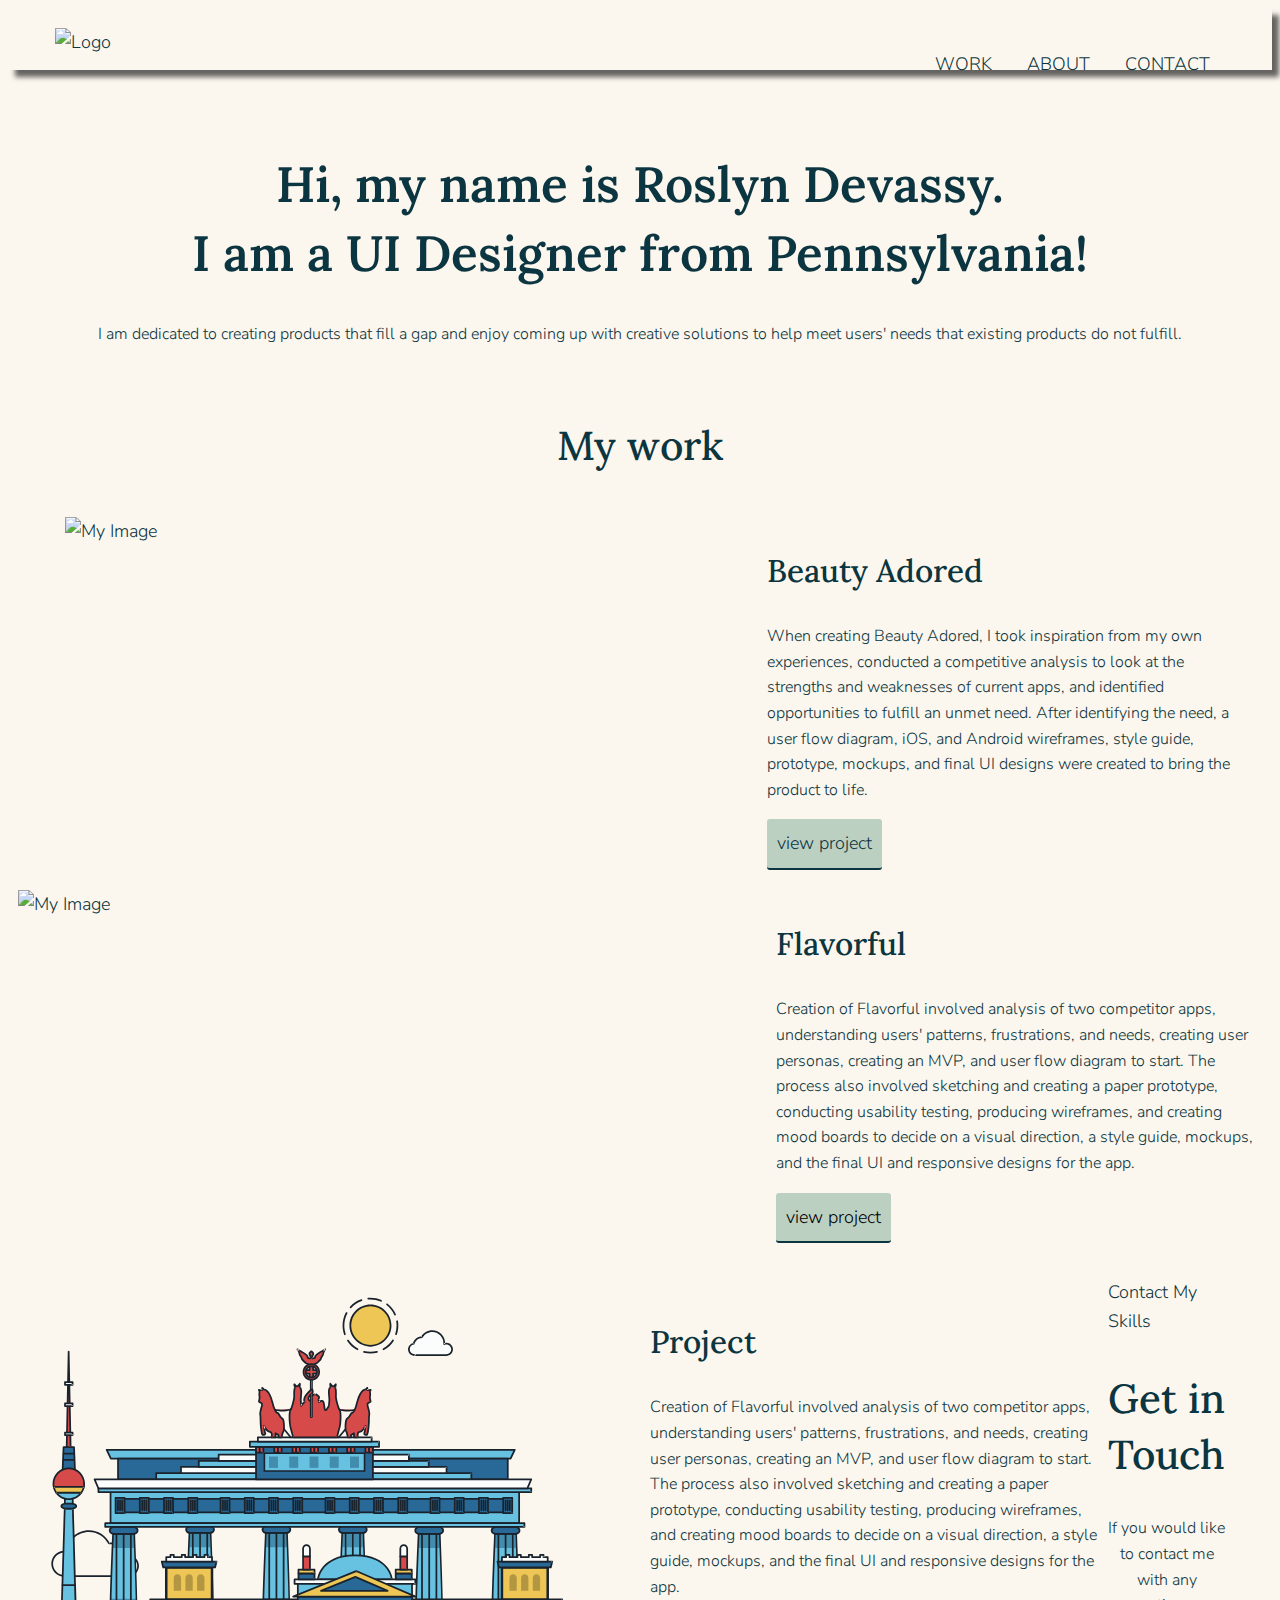
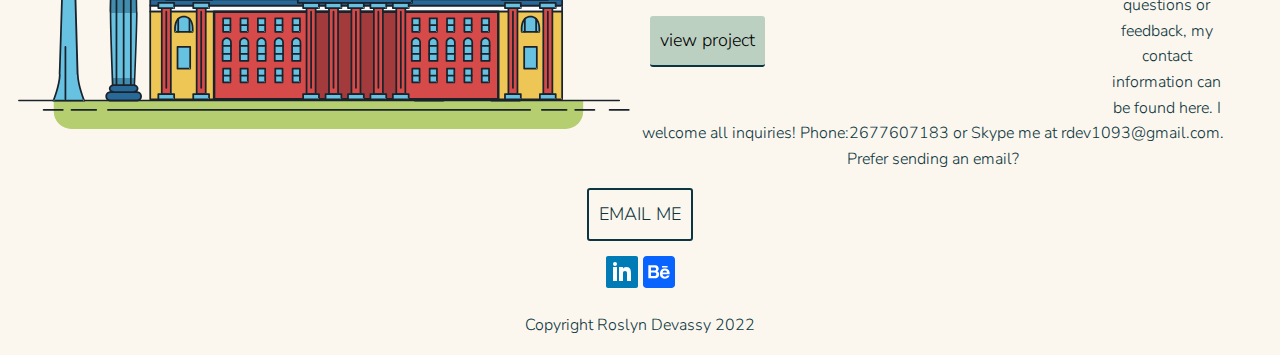
==== index.html @ ef55967b "update columns" ====
<!DOCTYPE html>
<html lang="en" dir="ltr">
<head>
  <meta charset="utf-8">
  <title>home_my work page</title>
  <link rel="stylesheet" type="text/css" href="css/normalize.css">
  <link rel="stylesheet" type="text/css" href="css/style.css">
  <link rel="preconnect" href="https://fonts.googleapis.com">
  <link rel="preconnect" href="https://fonts.gstatic.com" crossorigin>
  <link href="https://fonts.googleapis.com/css2?family=Lora:wght@500;600&family=Nunito+Sans:wght@300&display=swap" rel="stylesheet">
  <meta name="viewport" content="width=device-width, initial-scale=1">
</head>
<body>
<header>
  <div class="container">
    <img src="logo.svg" alt="Logo"/ class="logo">
    <nav>
      <ul class="navigation">
        <li><a href="index.html">Work</a></li>
        <li><a href="about.html">About</a></li>
        <li><a href="#contact">Contact</a></li>
      </ul>
    </nav>
  </div>
</header>
<main>
  <div id="hero">
    <div class="container">
      <h1>
        Hi, my name is Roslyn Devassy.
        <span>
        I am a UI Designer from Pennsylvania!
        </span>
      </h1>
      <p>
        I am dedicated to creating products that fill a gap and enjoy coming up with creative solutions to help meet users' needs that existing products do not fulfill.
      </p>
    </div>
  </div>
  <div id="work">
    <div class="container">
      <h2>My work</h2>
        <div class="column col-md-6 col-lg-7">
          <picture>
            <source srcset="http://via.placeholder.com/600x400" media="(max-width:767px)">
            <img src="http://via.placeholder.com/1200x800" alt="My Image">
          </picture>
        </div>
      </div>
      <div class="column col-md-6 col-lg-5">
        <h3>Beauty Adored</h3>
        <p>When creating Beauty Adored, I took inspiration from my own experiences, conducted a competitive analysis to look at the strengths and weaknesses of current apps, and identified opportunities to fulfill an unmet need. After identifying the need, a user flow diagram, iOS, and Android wireframes, style guide, prototype, mockups, and final UI designs were created to bring the product to life.
        </p>
        <a href="beauty-adored.html" class="button">view project</a>
      </div>
    </div>
    <div>
      <div class="column col-md-6 col-lg-7">
        <picture>
          <source srcset="http://via.placeholder.com/600x400" media="(max-width:767px)">
          <img src="http://via.placeholder.com/1200x800" alt="My Image">
        </picture>
      </div>
    </div>
        <div>
          <div class="column col-md-6 col-lg-5">
            <h3>Flavorful</h3>
              <div class="row">
                <p>Creation of Flavorful involved analysis of two competitor apps, understanding users' patterns, frustrations, and needs, creating user personas, creating an MVP, and user flow diagram to start. The process also involved sketching and creating a paper prototype, conducting usability testing, producing wireframes, and creating mood boards to decide on a visual direction, a style guide, mockups, and the final UI and responsive designs for the app.</p>
                <a href="" class="button">view project</a>
              </div>
          </div>
        </div>
        <div>
          <div class="col-md-6">
            <div class="sun">
              <svg id="about-picture" xmlns="http://www.w3.org/2000/svg" class="berlin-illustration" height="auto" viewBox="0 0 700 505" xmlns:xlink="http://www.w3.org/1999/xlink">
              <defs>
              <polygon id="a" points=".06 231.917 .06 .929 688.717 .929 688.717 231.917"></polygon>
              </defs>
              <g fill="none" fill-rule="evenodd">
              <g transform="translate(0 241)" class="cloud-front">
              <path fill="#1A232C" d="M87.602,29 L87.602,28 C87.326,28.001 87.103,28.024 86.927,28.033 L86.979,29.031 L87.947,28.78 C85.741,20.282 78.041,14.002 68.852,14 C67.858,14 66.904,14.096 65.98,14.231 L66.125,15.22 L67.019,14.772 C62.626,6.015 53.567,0.001 43.102,0 C29.041,0.002 17.524,10.848 16.443,24.632 L17.44,24.71 L17.606,23.724 C16.803,23.589 15.969,23.5 15.102,23.5 C6.817,23.501 0.102,30.215 0.102,38.5 C0.102,46.785 6.817,53.499 15.102,53.5 L87.602,53.5 C94.644,53.499 100.351,47.792 100.352,40.75 C100.351,33.708 94.644,28.001 87.602,28 L87.602,30 C90.573,30 93.254,31.202 95.203,33.149 C97.15,35.097 98.351,37.778 98.352,40.75 C98.351,43.722 97.15,46.403 95.203,48.351 C93.254,50.298 90.573,51.5 87.602,51.5 L15.102,51.5 C11.509,51.5 8.265,50.046 5.909,47.692 C3.555,45.337 2.102,42.093 2.102,38.5 C2.102,34.907 3.555,31.663 5.909,29.308 C8.265,26.954 11.509,25.5 15.102,25.5 C15.831,25.5 16.553,25.575 17.273,25.697 C17.551,25.743 17.832,25.672 18.055,25.499 C18.277,25.325 18.414,25.07 18.436,24.789 C19.436,12.04 30.094,1.998 43.102,2 C52.786,1.999 61.163,7.564 65.231,15.669 C65.425,16.055 65.842,16.272 66.27,16.21 C67.132,16.084 67.988,16 68.852,16 C77.108,15.998 84.027,21.647 86.011,29.283 C86.13,29.741 86.557,30.054 87.031,30.03 C87.27,30.017 87.457,29.999 87.602,30 L87.602,29" transform="translate(38 36)"></path>
              </g>
              <path fill="#B5CE6F" d="M646.484,484.382 C646.484,489.501 644.531,494.62 640.627,498.525 C636.722,502.43 631.603,504.382 626.484,504.382 L60.873,504.382 C55.754,504.382 50.636,502.43 46.731,498.525 C42.826,494.62 40.873,489.501 40.873,484.382 L40.873,471.917 L646.484,471.917 L646.484,484.382"></path>
              <polyline fill="#67C2E2" points="334.824 185.029 101.449 185.029 106.209 195.08 563.438 195.08 568.2 185.029 334.824 185.029"></polyline>
              <path fill="#1A232C" d="M334.824,185.029 L334.824,184.029 L101.449,184.029 C101.104,184.029 100.788,184.203 100.604,184.494 C100.42,184.785 100.398,185.146 100.545,185.457 L105.306,195.508 C105.471,195.856 105.824,196.079 106.209,196.079 L563.438,196.079 C563.824,196.079 564.177,195.856 564.342,195.508 L569.104,185.457 C569.251,185.146 569.229,184.785 569.045,184.494 C568.861,184.203 568.544,184.029 568.2,184.029 L334.824,184.029 L334.824,186.029 L566.62,186.029 L562.806,194.08 L106.842,194.08 L103.029,186.029 L334.824,186.029 L334.824,185.029"></path>
              <polygon fill="#296997" points="114.416 218.974 560.222 218.974 560.222 195.08 114.416 195.08"></polygon>
              <path fill="#1A232C" d="M560.222,218.974 L560.222,217.974 L115.416,217.974 L115.416,196.079 L559.222,196.079 L559.222,218.974 L560.222,218.974 L560.222,217.974 L560.222,218.974 L561.222,218.974 L561.222,195.08 C561.222,194.816 561.115,194.559 560.929,194.372 C560.742,194.186 560.485,194.08 560.222,194.08 L114.416,194.08 C114.152,194.08 113.895,194.186 113.708,194.372 C113.522,194.559 113.416,194.816 113.416,195.08 L113.416,218.974 C113.416,219.237 113.522,219.495 113.708,219.681 C113.895,219.867 114.152,219.974 114.416,219.974 L560.222,219.974 C560.485,219.974 560.742,219.867 560.929,219.681 C561.115,219.495 561.222,219.237 561.222,218.974 L560.222,218.974"></path>
              <polygon fill="#67C2E2" points="105.85 269.08 573.225 269.08 573.225 233.398 105.85 233.398"></polygon>
              <path fill="#1A232C" d="M573.225,233.398 L573.225,232.398 L105.85,232.398 C105.587,232.398 105.329,232.505 105.143,232.691 C104.957,232.877 104.85,233.134 104.85,233.398 L104.85,269.08 C104.85,269.344 104.957,269.601 105.143,269.788 C105.329,269.974 105.587,270.08 105.85,270.08 L573.225,270.08 C573.488,270.08 573.745,269.974 573.932,269.788 C574.118,269.601 574.225,269.344 574.225,269.08 L574.225,233.398 C574.225,233.134 574.118,232.877 573.932,232.691 C573.745,232.505 573.488,232.398 573.225,232.398 L573.225,233.398 L572.225,233.398 L572.225,268.08 L106.85,268.08 L106.85,234.398 L573.225,234.398 L573.225,233.398 L572.225,233.398 L573.225,233.398"></path>
              <polygon fill="#296997" points="116.751 256.508 562.557 256.508 562.557 241.243 116.751 241.243"></polygon>
              <path fill="#1A232C" d="M562.557,256.508 L562.557,255.508 L117.75,255.508 L117.75,242.243 L561.557,242.243 L561.557,256.508 L562.557,256.508 L562.557,255.508 L562.557,256.508 L563.557,256.508 L563.557,241.243 C563.557,240.979 563.45,240.722 563.264,240.535 C563.078,240.349 562.82,240.243 562.557,240.243 L116.75,240.243 C116.487,240.243 116.23,240.349 116.043,240.535 C115.857,240.722 115.751,240.979 115.751,241.243 L115.751,256.508 C115.751,256.771 115.857,257.029 116.043,257.215 C116.23,257.401 116.487,257.508 116.751,257.508 L562.557,257.508 C562.82,257.508 563.077,257.401 563.264,257.215 C563.45,257.029 563.557,256.771 563.557,256.508 L562.557,256.508"></path>
              <polygon fill="#67C2E2" points="158.07 218.974 518.563 218.974 518.563 211.858 158.07 211.858"></polygon>
              <path fill="#1A232C" d="M518.563,211.858 L518.563,210.858 L158.07,210.858 C157.807,210.858 157.549,210.964 157.363,211.151 C157.177,211.337 157.07,211.594 157.07,211.858 L157.07,218.974 C157.07,219.237 157.177,219.495 157.363,219.681 C157.549,219.867 157.807,219.974 158.07,219.974 L518.563,219.974 C518.826,219.974 519.083,219.867 519.27,219.681 C519.456,219.495 519.562,219.237 519.562,218.974 L519.562,211.858 C519.562,211.594 519.456,211.337 519.27,211.151 C519.083,210.964 518.826,210.858 518.563,210.858 L518.563,211.858 L517.563,211.858 L517.563,217.974 L159.07,217.974 L159.07,212.858 L518.563,212.858 L518.563,211.858 L517.563,211.858 L518.563,211.858"></path>
              <polygon fill="#FBFDFC" points="186.438 211.858 490.194 211.858 490.194 204.741 186.438 204.741"></polygon>
              <path fill="#1A232C" d="M490.194,204.741 L490.194,203.741 L186.438,203.741 C186.175,203.741 185.917,203.848 185.731,204.034 C185.545,204.221 185.438,204.478 185.438,204.741 L185.438,211.858 C185.438,212.121 185.545,212.379 185.731,212.565 C185.917,212.751 186.175,212.858 186.438,212.858 L490.194,212.858 C490.458,212.858 490.715,212.751 490.902,212.565 C491.088,212.379 491.194,212.121 491.194,211.858 L491.194,204.741 C491.194,204.478 491.088,204.221 490.902,204.034 C490.715,203.848 490.458,203.741 490.194,203.741 L490.194,204.741 L489.194,204.741 L489.194,210.858 L187.438,210.858 L187.438,205.741 L490.194,205.741 L490.194,204.741 L489.194,204.741 L490.194,204.741"></path>
              <polygon fill="#67C2E2" points="206.805 204.741 469.828 204.741 469.828 197.624 206.805 197.624"></polygon>
              <path fill="#1A232C" d="M469.828,197.624 L469.828,196.624 L206.805,196.624 C206.541,196.624 206.284,196.731 206.098,196.917 C205.911,197.103 205.805,197.361 205.805,197.624 L205.805,204.741 C205.805,205.005 205.911,205.262 206.098,205.449 C206.284,205.635 206.541,205.741 206.805,205.741 L469.828,205.741 C470.091,205.741 470.349,205.635 470.535,205.449 C470.722,205.262 470.828,205.005 470.828,204.741 L470.828,197.624 C470.828,197.361 470.722,197.103 470.535,196.917 C470.349,196.731 470.091,196.624 469.828,196.624 L469.828,197.624 L468.828,197.624 L468.828,203.741 L207.805,203.741 L207.805,198.624 L469.828,198.624 L469.828,197.624 L468.828,197.624 L469.828,197.624"></path>
              <polygon fill="#FBFDFC" points="229.521 197.624 447.111 197.624 447.111 190.509 229.521 190.509"></polygon>
              <path fill="#1A232C" d="M447.111,190.509 L447.111,189.509 L229.521,189.509 C229.258,189.509 229,189.616 228.814,189.802 C228.628,189.988 228.521,190.246 228.521,190.509 L228.521,197.624 C228.521,197.888 228.628,198.145 228.814,198.332 C229,198.518 229.258,198.624 229.521,198.624 L447.111,198.624 C447.375,198.624 447.632,198.518 447.818,198.332 C448.005,198.145 448.111,197.888 448.111,197.624 L448.111,190.509 C448.111,190.246 448.005,189.988 447.818,189.802 C447.632,189.616 447.375,189.509 447.111,189.509 L447.111,190.509 L446.111,190.509 L446.111,196.624 L230.521,196.624 L230.521,191.509 L447.111,191.509 L447.111,190.509 L446.111,190.509 L447.111,190.509"></path>
              <path fill="#67C2E2" d="M135.607,355.447 C135.163,337.766 134.264,313.326 133.648,297.387 C133.274,287.721 133.004,281.18 133.004,281.18 L108.722,281.18 C108.722,281.18 108.452,287.721 108.079,297.387 C107.462,313.326 106.563,337.766 106.119,355.447 C105.953,362.059 105.85,367.732 105.85,371.653 L105.85,371.654 C105.85,386.117 107.243,424.332 108.089,446.189 C108.457,455.706 108.722,462.126 108.722,462.126 L133.004,462.126 C133.004,462.126 133.269,455.706 133.637,446.189 C134.482,424.332 135.876,386.117 135.876,371.654 L135.876,371.653 C135.876,367.732 135.773,362.059 135.607,355.447"></path>
              <path fill="#428DAE" d="M133.648 297.387L108.079 297.387C108.452 287.721 108.722 281.18 108.722 281.18L133.004 281.18C133.004 281.18 133.274 287.721 133.648 297.387M135.876 371.654L105.85 371.654 105.85 371.653C105.85 367.732 105.953 362.059 106.119 355.447L135.607 355.447C135.773 362.059 135.876 367.732 135.876 371.653L135.876 371.654M133.004 462.126L108.722 462.126C108.722 462.126 108.457 455.706 108.089 446.189L133.637 446.189C133.269 455.706 133.004 462.126 133.004 462.126"></path>
              <path fill="#1A232C" d="M109.612,461.199 L132.114,461.199 C132.447,453.007 134.949,390.886 134.949,371.653 C134.949,352.42 132.447,290.299 132.114,282.108 L109.612,282.108 C109.279,290.299 106.778,352.42 106.778,371.653 C106.778,390.886 109.279,453.007 109.612,461.199 Z M133.895,463.054 L107.832,463.054 L107.794,462.164 C107.766,461.466 104.922,392.193 104.922,371.653 C104.922,351.114 107.766,281.839 107.794,281.142 L107.832,280.252 L133.895,280.252 L133.931,281.142 C133.96,281.839 136.804,351.114 136.804,371.653 C136.804,392.193 133.96,461.466 133.931,462.164 L133.895,463.054 L133.895,463.054 Z"></path>
              <path fill="#1A232C" d="M111.638 281.18L111.638 462.126C111.638 462.679 112.086 463.126 112.638 463.126 113.19 463.126 113.638 462.679 113.638 462.126L113.638 281.18C113.638 280.628 113.19 280.18 112.638 280.18 112.086 280.18 111.638 280.628 111.638 281.18M119.863 281.18L119.863 462.126C119.863 462.679 120.311 463.126 120.863 463.126 121.416 463.126 121.863 462.679 121.863 462.126L121.863 281.18C121.863 280.628 121.416 280.18 120.863 280.18 120.311 280.18 119.863 280.628 119.863 281.18M128.088 281.18L128.088 462.126C128.088 462.679 128.536 463.126 129.088 463.126 129.64 463.126 130.088 462.679 130.088 462.126L130.088 281.18C130.088 280.628 129.64 280.18 129.088 280.18 128.536 280.18 128.088 280.628 128.088 281.18"></path>
              <path fill="#296997" d="M136.79,277.265 C136.79,279.418 134.675,281.18 132.09,281.18 L109.636,281.18 C107.051,281.18 104.936,279.418 104.936,277.265 C104.936,275.111 107.051,273.349 109.636,273.349 L132.09,273.349 C134.675,273.349 136.79,275.111 136.79,277.265"></path>
              <path fill="#1A232C" d="M136.79,277.265 L135.79,277.265 C135.789,278.005 135.433,278.704 134.769,279.262 C134.109,279.814 133.155,280.181 132.09,280.18 L109.636,280.18 C108.571,280.181 107.617,279.814 106.956,279.262 C106.293,278.704 105.936,278.005 105.936,277.265 C105.936,276.524 106.293,275.825 106.957,275.267 C107.617,274.715 108.571,274.348 109.636,274.349 L132.09,274.349 C133.155,274.348 134.109,274.716 134.769,275.267 C135.433,275.825 135.789,276.524 135.79,277.265 L137.79,277.265 C137.791,275.851 137.09,274.593 136.049,273.731 C135.006,272.863 133.61,272.35 132.09,272.349 L109.636,272.349 C108.116,272.35 106.72,272.863 105.676,273.731 C104.636,274.593 103.935,275.851 103.936,277.265 C103.935,278.678 104.636,279.937 105.677,280.798 C106.72,281.666 108.116,282.179 109.636,282.18 L132.09,282.18 C133.61,282.179 135.006,281.666 136.049,280.798 C137.09,279.937 137.791,278.678 137.79,277.265 L136.79,277.265"></path>
              <path fill="#296997" d="M140.775,467.217 C140.775,469.803 138.661,471.917 136.076,471.917 L105.65,471.917 C103.065,471.917 100.951,469.803 100.951,467.217 L100.951,466.825 C100.951,464.241 103.065,462.126 105.65,462.126 L136.076,462.126 C138.661,462.126 140.775,464.241 140.775,466.825 L140.775,467.217"></path>
              <path fill="#1A232C" d="M140.775,467.217 L139.775,467.217 C139.775,468.235 139.361,469.155 138.688,469.83 C138.013,470.503 137.093,470.917 136.076,470.917 L105.65,470.917 C104.633,470.917 103.713,470.504 103.038,469.83 C102.365,469.155 101.951,468.235 101.951,467.217 L101.951,466.825 C101.951,465.808 102.365,464.889 103.038,464.214 C103.713,463.54 104.633,463.127 105.65,463.126 L136.076,463.126 C137.093,463.127 138.013,463.54 138.688,464.214 C139.362,464.889 139.775,465.808 139.775,466.825 L139.775,467.217 L141.775,467.217 L141.775,466.825 C141.772,463.684 139.217,461.13 136.076,461.126 L105.65,461.126 C102.509,461.13 99.955,463.684 99.951,466.825 L99.951,467.217 C99.954,470.36 102.509,472.914 105.65,472.917 L136.076,472.917 C139.217,472.914 141.772,470.36 141.775,467.217 L140.775,467.217"></path>
              <path fill="#296997" d="M136.79,458.208 C136.79,460.363 134.675,462.126 132.09,462.126 L109.636,462.126 C107.051,462.126 104.936,460.363 104.936,458.208 C104.936,456.057 107.051,454.292 109.636,454.292 L132.09,454.292 C134.675,454.292 136.79,456.057 136.79,458.208"></path>
              <path fill="#1A232C" d="M136.79,458.208 L135.79,458.208 C135.789,458.949 135.432,459.649 134.769,460.207 C134.108,460.76 133.154,461.128 132.09,461.126 L109.636,461.126 C108.572,461.128 107.617,460.76 106.957,460.207 C106.293,459.649 105.936,458.949 105.936,458.208 C105.936,457.47 106.293,456.77 106.957,456.212 C107.617,455.659 108.572,455.291 109.636,455.292 L132.09,455.292 C133.154,455.291 134.108,455.659 134.769,456.212 C135.433,456.77 135.789,457.47 135.79,458.208 L137.79,458.208 C137.791,456.796 137.09,455.538 136.05,454.675 C135.006,453.808 133.61,453.294 132.09,453.292 L109.636,453.292 C108.115,453.294 106.719,453.808 105.676,454.675 C104.636,455.538 103.935,456.796 103.936,458.208 C103.935,459.622 104.636,460.881 105.676,461.743 C106.72,462.611 108.116,463.125 109.636,463.126 L132.09,463.126 C133.61,463.125 135.006,462.611 136.05,461.743 C137.09,460.881 137.791,459.622 137.79,458.208 L136.79,458.208"></path>
              <path fill="#67C2E2" d="M572.471,355.447 C572.025,337.766 571.126,313.326 570.51,297.387 C570.137,287.721 569.867,281.18 569.867,281.18 L545.585,281.18 C545.585,281.18 545.315,287.721 544.942,297.387 C544.326,313.326 543.427,337.766 542.981,355.447 C542.815,362.059 542.713,367.732 542.713,371.653 L542.713,371.654 C542.713,386.117 544.107,424.332 544.952,446.189 C545.32,455.706 545.585,462.126 545.585,462.126 L569.867,462.126 C569.867,462.126 570.132,455.706 570.499,446.189 C571.346,424.332 572.739,386.117 572.739,371.654 L572.739,371.653 C572.739,367.732 572.637,362.059 572.471,355.447"></path>
              <path fill="#428DAE" d="M569.582 297.387L566.951 297.387 566.951 282.108 568.977 282.108C569.063 284.206 569.29 289.841 569.582 297.387M564.951 297.387L545.871 297.387C546.162 289.841 546.39 284.206 546.476 282.108L564.951 282.108 564.951 297.387M571.8 369.187L566.951 369.187 566.951 356.265 571.562 356.265C571.685 361.272 571.771 365.701 571.8 369.187M564.951 369.187L543.653 369.187C543.684 365.512 543.777 360.79 543.912 355.447L553.551 355.447 553.551 356.265 564.951 356.265 564.951 369.187"></path>
              <path fill="#1A232C" d="M546.476,461.199 L568.977,461.199 C569.31,453.007 571.812,390.886 571.812,371.653 C571.812,352.42 569.31,290.299 568.977,282.108 L546.476,282.108 C546.142,290.299 543.642,352.42 543.642,371.653 C543.642,390.886 546.142,453.007 546.476,461.199 M570.758,463.054 L544.694,463.054 L544.658,462.164 C544.629,461.466 541.785,392.193 541.785,371.653 C541.785,351.114 544.629,281.839 544.658,281.142 L544.694,280.252 L570.758,280.252 L570.795,281.142 C570.823,281.839 573.667,351.114 573.667,371.653 C573.667,392.193 570.823,461.466 570.795,462.164 L570.758,463.054"></path>
              <path fill="#1A232C" d="M548.501 281.18L548.501 462.126C548.501 462.679 548.949 463.126 549.501 463.126 550.053 463.126 550.501 462.679 550.501 462.126L550.501 281.18C550.501 280.628 550.053 280.18 549.501 280.18 548.949 280.18 548.501 280.628 548.501 281.18M556.727 281.18L556.727 462.126C556.727 462.679 557.174 463.126 557.727 463.126 558.279 463.126 558.727 462.679 558.727 462.126L558.727 281.18C558.727 280.628 558.279 280.18 557.727 280.18 557.174 280.18 556.727 280.628 556.727 281.18M564.951 281.18L564.951 462.126C564.951 462.679 565.399 463.126 565.951 463.126 566.503 463.126 566.951 462.679 566.951 462.126L566.951 281.18C566.951 280.628 566.503 280.18 565.951 280.18 565.399 280.18 564.951 280.628 564.951 281.18"></path>
              <path fill="#296997" d="M573.653,277.265 C573.653,279.418 571.537,281.18 568.953,281.18 L546.499,281.18 C543.915,281.18 541.799,279.418 541.799,277.265 C541.799,275.111 543.915,273.349 546.499,273.349 L568.953,273.349 C571.537,273.349 573.653,275.111 573.653,277.265"></path>
              <path fill="#1A232C" d="M573.653,277.265 L572.653,277.265 C572.653,278.005 572.296,278.704 571.632,279.262 C570.972,279.814 570.017,280.181 568.953,280.18 L546.499,280.18 C545.435,280.181 544.48,279.814 543.82,279.262 C543.156,278.704 542.8,278.005 542.799,277.265 C542.8,276.525 543.156,275.825 543.82,275.267 C544.481,274.715 545.435,274.348 546.499,274.349 L568.953,274.349 C570.017,274.348 570.972,274.715 571.632,275.267 C572.296,275.825 572.653,276.525 572.653,277.265 L574.653,277.265 C574.654,275.851 573.953,274.593 572.912,273.731 C571.869,272.863 570.473,272.35 568.953,272.349 L546.499,272.349 C544.979,272.35 543.583,272.863 542.54,273.731 C541.499,274.593 540.798,275.851 540.799,277.265 C540.798,278.679 541.499,279.937 542.54,280.798 C543.583,281.666 544.979,282.179 546.499,282.18 L568.953,282.18 C570.473,282.179 571.869,281.666 572.912,280.798 C573.953,279.937 574.654,278.679 574.653,277.265 L573.653,277.265"></path>
              <path fill="#296997" d="M577.639,467.217 C577.639,469.803 575.524,471.917 572.938,471.917 L542.514,471.917 C539.929,471.917 537.813,469.803 537.813,467.217 L537.813,466.825 C537.813,464.241 539.929,462.126 542.514,462.126 L572.938,462.126 C575.524,462.126 577.639,464.241 577.639,466.825 L577.639,467.217"></path>
              <path fill="#1A232C" d="M577.639,467.217 L576.639,467.217 C576.638,468.235 576.225,469.155 575.551,469.83 C574.876,470.503 573.956,470.917 572.938,470.917 L542.514,470.917 C541.497,470.917 540.576,470.503 539.901,469.83 C539.227,469.155 538.814,468.234 538.813,467.217 L538.813,466.825 C538.814,465.808 539.227,464.889 539.901,464.214 C540.576,463.54 541.497,463.127 542.514,463.126 L572.938,463.126 C573.956,463.127 574.876,463.54 575.551,464.214 C576.225,464.888 576.638,465.808 576.639,466.825 L576.639,467.217 L578.639,467.217 L578.639,466.825 C578.635,463.684 576.081,461.13 572.938,461.126 L542.514,461.126 C539.372,461.13 536.817,463.684 536.813,466.825 L536.813,467.217 C536.817,470.36 539.372,472.914 542.514,472.917 L572.938,472.917 C576.081,472.914 578.635,470.359 578.639,467.217 L577.639,467.217"></path>
              <path fill="#296997" d="M573.653,458.208 C573.653,460.363 571.537,462.126 568.953,462.126 L546.499,462.126 C543.915,462.126 541.799,460.363 541.799,458.208 C541.799,456.057 543.915,454.292 546.499,454.292 L568.953,454.292 C571.537,454.292 573.653,456.057 573.653,458.208"></path>
              <path fill="#1A232C" d="M573.653,458.208 L572.653,458.208 C572.653,458.949 572.296,459.649 571.632,460.207 C570.971,460.76 570.017,461.128 568.953,461.126 L546.499,461.126 C545.435,461.128 544.481,460.76 543.82,460.207 C543.157,459.649 542.799,458.949 542.799,458.208 C542.799,457.47 543.156,456.77 543.82,456.212 C544.481,455.659 545.435,455.291 546.499,455.292 L568.953,455.292 C570.017,455.291 570.971,455.659 571.632,456.212 C572.296,456.77 572.653,457.47 572.653,458.208 L574.653,458.208 C574.654,456.796 573.953,455.538 572.912,454.675 C571.869,453.808 570.473,453.294 568.953,453.292 L546.499,453.292 C544.979,453.294 543.583,453.808 542.54,454.675 C541.499,455.538 540.798,456.796 540.799,458.208 C540.798,459.622 541.499,460.881 542.54,461.743 C543.583,462.611 544.979,463.125 546.499,463.126 L568.953,463.126 C570.473,463.125 571.869,462.611 572.912,461.743 C573.953,460.881 574.654,459.622 574.653,458.208 L573.653,458.208"></path>
              <path fill="#67C2E2" d="M485.098,355.447 C484.654,337.766 483.753,313.326 483.137,297.387 C482.764,287.721 482.494,281.18 482.494,281.18 L458.213,281.18 C458.213,281.18 457.942,287.721 457.569,297.387 C456.953,313.326 456.055,337.766 455.608,355.447 C455.443,362.059 455.34,367.732 455.34,371.653 L455.34,371.654 C455.34,386.117 456.733,424.332 457.58,446.189 C457.948,455.706 458.213,462.126 458.213,462.126 L482.494,462.126 C482.494,462.126 482.759,455.706 483.126,446.189 C483.973,424.332 485.366,386.117 485.366,371.654 L485.366,371.653 C485.366,367.732 485.265,362.059 485.098,355.447"></path>
              <path fill="#428DAE" d="M483.137 297.387L457.569 297.387C457.942 287.721 458.213 281.18 458.213 281.18L482.494 281.18C482.494 281.18 482.764 287.721 483.137 297.387M485.355 369.187L455.351 369.187C455.382 365.502 455.475 360.78 455.608 355.447L485.098 355.447C485.232 360.78 485.325 365.502 485.355 369.187"></path>
              <path fill="#1A232C" d="M459.103,461.199 L481.605,461.199 C481.938,453.007 484.439,390.886 484.439,371.653 C484.439,352.42 481.938,290.299 481.605,282.108 L459.103,282.108 C458.769,290.299 456.268,352.42 456.268,371.653 C456.268,390.886 458.769,453.007 459.103,461.199 Z M483.386,463.054 L457.321,463.054 L457.285,462.164 C457.256,461.466 454.412,392.193 454.412,371.653 C454.412,351.114 457.256,281.839 457.285,281.142 L457.321,280.252 L483.386,280.252 L483.422,281.142 C483.45,281.839 486.294,351.114 486.294,371.653 C486.294,392.193 483.45,461.466 483.422,462.164 L483.386,463.054 L483.386,463.054 Z"></path>
              <path fill="#1A232C" d="M461.128 281.18L461.128 462.126C461.128 462.679 461.576 463.126 462.128 463.126 462.68 463.126 463.128 462.679 463.128 462.126L463.128 281.18C463.128 280.628 462.68 280.18 462.128 280.18 461.576 280.18 461.128 280.628 461.128 281.18M469.354 281.18L469.354 462.126C469.354 462.679 469.801 463.126 470.354 463.126 470.906 463.126 471.354 462.679 471.354 462.126L471.354 281.18C471.354 280.628 470.906 280.18 470.354 280.18 469.801 280.18 469.354 280.628 469.354 281.18M477.578 281.18L477.578 462.126C477.578 462.679 478.026 463.126 478.578 463.126 479.13 463.126 479.578 462.679 479.578 462.126L479.578 281.18C479.578 280.628 479.13 280.18 478.578 280.18 478.026 280.18 477.578 280.628 477.578 281.18"></path>
              <path fill="#296997" d="M486.281,277.265 C486.281,279.418 484.164,281.18 481.58,281.18 L459.126,281.18 C456.542,281.18 454.426,279.418 454.426,277.265 C454.426,275.111 456.542,273.349 459.126,273.349 L481.58,273.349 C484.164,273.349 486.281,275.111 486.281,277.265"></path>
              <path fill="#1A232C" d="M486.281,277.265 L485.281,277.265 C485.281,278.005 484.924,278.704 484.26,279.262 C483.599,279.814 482.644,280.181 481.58,280.18 L459.126,280.18 C458.062,280.181 457.107,279.814 456.447,279.262 C455.783,278.704 455.427,278.005 455.426,277.265 C455.427,276.525 455.783,275.825 456.447,275.267 C457.108,274.715 458.062,274.348 459.126,274.349 L481.58,274.349 C482.644,274.348 483.599,274.716 484.26,275.268 C484.924,275.825 485.281,276.525 485.281,277.265 L487.281,277.265 C487.282,275.851 486.58,274.593 485.54,273.731 C484.496,272.863 483.1,272.35 481.58,272.349 L459.126,272.349 C457.606,272.35 456.21,272.863 455.167,273.731 C454.126,274.593 453.425,275.851 453.426,277.265 C453.425,278.679 454.126,279.937 455.167,280.798 C456.21,281.666 457.606,282.179 459.126,282.18 L481.58,282.18 C483.1,282.179 484.496,281.666 485.54,280.799 C486.58,279.937 487.282,278.679 487.281,277.265 L486.281,277.265"></path>
              <path fill="#296997" d="M490.266,467.217 C490.266,469.803 488.151,471.917 485.565,471.917 L455.141,471.917 C452.556,471.917 450.44,469.803 450.44,467.217 L450.44,466.825 C450.44,464.241 452.556,462.126 455.141,462.126 L485.565,462.126 C488.151,462.126 490.266,464.241 490.266,466.825 L490.266,467.217"></path>
              <path fill="#1A232C" d="M490.266,467.217 L489.266,467.217 C489.265,468.235 488.852,469.155 488.178,469.83 C487.503,470.503 486.583,470.917 485.565,470.917 L455.141,470.917 C454.124,470.917 453.203,470.503 452.528,469.83 C451.854,469.155 451.441,468.234 451.44,467.217 L451.44,466.825 C451.441,465.808 451.854,464.889 452.528,464.214 C453.203,463.54 454.124,463.127 455.141,463.126 L485.565,463.126 C486.583,463.127 487.503,463.54 488.178,464.214 C488.852,464.888 489.265,465.808 489.266,466.825 L489.266,467.217 L491.266,467.217 L491.266,466.825 C491.262,463.684 488.708,461.13 485.565,461.126 L455.141,461.126 C451.999,461.13 449.444,463.684 449.44,466.825 L449.44,467.217 C449.444,470.36 451.999,472.914 455.141,472.917 L485.565,472.917 C488.708,472.914 491.262,470.359 491.266,467.217 L490.266,467.217"></path>
              <path fill="#296997" d="M486.281,458.208 C486.281,460.363 484.164,462.126 481.58,462.126 L459.126,462.126 C456.542,462.126 454.426,460.363 454.426,458.208 C454.426,456.057 456.542,454.292 459.126,454.292 L481.58,454.292 C484.164,454.292 486.281,456.057 486.281,458.208"></path>
              <path fill="#1A232C" d="M486.281,458.208 L485.281,458.208 C485.281,458.949 484.923,459.649 484.26,460.207 C483.599,460.76 482.644,461.128 481.58,461.126 L459.126,461.126 C458.062,461.128 457.108,460.76 456.447,460.207 C455.784,459.649 455.427,458.949 455.426,458.208 C455.426,457.47 455.783,456.77 456.447,456.212 C457.108,455.659 458.062,455.291 459.126,455.292 L481.58,455.292 C482.644,455.291 483.598,455.659 484.26,456.212 C484.924,456.77 485.281,457.47 485.281,458.208 L487.281,458.208 C487.282,456.795 486.58,455.538 485.54,454.675 C484.496,453.808 483.1,453.294 481.58,453.292 L459.126,453.292 C457.606,453.294 456.21,453.808 455.167,454.675 C454.126,455.538 453.425,456.796 453.426,458.208 C453.425,459.622 454.126,460.881 455.167,461.743 C456.21,462.611 457.606,463.125 459.126,463.126 L481.58,463.126 C483.1,463.125 484.496,462.611 485.54,461.743 C486.581,460.881 487.282,459.622 487.281,458.208 L486.281,458.208"></path>
              <path fill="#67C2E2" d="M397.726,354.466 C397.28,336.787 396.381,312.346 395.765,296.407 C395.392,286.742 395.122,280.2 395.122,280.2 L370.84,280.2 C370.84,280.2 370.57,286.742 370.197,296.407 C369.581,312.346 368.682,336.787 368.236,354.466 C368.07,361.078 367.968,366.751 367.968,370.672 L367.968,370.673 C367.968,385.136 369.361,423.352 370.207,445.208 C370.575,454.726 370.84,461.146 370.84,461.146 L395.122,461.146 C395.122,461.146 395.386,454.726 395.754,445.208 C396.601,423.352 397.994,385.136 397.994,370.673 L397.994,370.672 C397.994,366.751 397.892,361.078 397.726,354.466"></path>
              <path fill="#428DAE" d="M394.837 296.407L392.206 296.407 392.206 281.127 394.233 281.127C394.318 283.225 394.545 288.861 394.837 296.407L394.837 296.407zM383.981 296.407L390.206 296.407 390.206 281.127 383.981 281.127 383.981 296.407zM375.756 296.407L381.98 296.407 381.98 281.127 375.756 281.127 375.756 296.407zM373.756 296.407L371.126 296.407C371.417 288.861 371.645 283.225 371.73 281.127L373.756 281.127 373.756 296.407 373.756 296.407zM397.062 369.187L392.206 369.187 392.206 354.466 396.796 354.466C396.943 360.298 397.041 365.389 397.062 369.187L397.062 369.187zM383.981 369.187L390.206 369.187 390.206 354.466 383.981 354.466 383.981 369.187zM375.756 369.187L381.98 369.187 381.98 354.466 375.756 354.466 375.756 369.187zM373.756 369.187L368.9 369.187C368.921 365.389 369.019 360.298 369.166 354.466L373.756 354.466 373.756 369.187 373.756 369.187z"></path>
              <path fill="#1A232C" d="M371.73,460.218 L394.233,460.218 C394.565,452.027 397.066,389.906 397.066,370.672 C397.066,351.44 394.565,289.319 394.233,281.127 L371.73,281.127 C371.397,289.319 368.895,351.44 368.895,370.672 C368.895,389.906 371.397,452.027 371.73,460.218 M396.013,462.074 L369.949,462.074 L369.912,461.184 C369.884,460.486 367.04,391.212 367.04,370.672 C367.04,350.133 369.884,280.859 369.912,280.162 L369.949,279.272 L396.013,279.272 L396.05,280.162 C396.078,280.859 398.922,350.133 398.922,370.672 C398.922,391.212 396.078,460.486 396.05,461.184 L396.013,462.074"></path>
              <path fill="#1A232C" d="M373.756 280.2L373.756 461.146C373.756 461.698 374.203 462.146 374.756 462.146 375.308 462.146 375.756 461.698 375.756 461.146L375.756 280.2C375.756 279.647 375.308 279.2 374.756 279.2 374.203 279.2 373.756 279.647 373.756 280.2M381.98 280.2L381.98 461.146C381.98 461.698 382.428 462.146 382.98 462.146 383.533 462.146 383.981 461.698 383.981 461.146L383.981 280.2C383.981 279.647 383.533 279.2 382.98 279.2 382.428 279.2 381.98 279.647 381.98 280.2M390.206 280.2L390.206 461.146C390.206 461.698 390.654 462.146 391.206 462.146 391.758 462.146 392.206 461.698 392.206 461.146L392.206 280.2C392.206 279.647 391.758 279.2 391.206 279.2 390.654 279.2 390.206 279.647 390.206 280.2"></path>
              <path fill="#296997" d="M398.908,276.285 C398.908,278.439 396.792,280.2 394.208,280.2 L371.754,280.2 C369.17,280.2 367.053,278.439 367.053,276.285 C367.053,274.13 369.17,272.369 371.754,272.369 L394.208,272.369 C396.792,272.369 398.908,274.13 398.908,276.285"></path>
              <path fill="#1A232C" d="M398.908,276.285 L397.908,276.285 C397.907,277.025 397.551,277.724 396.887,278.281 C396.227,278.833 395.272,279.201 394.208,279.2 L371.754,279.2 C370.69,279.201 369.735,278.833 369.074,278.281 C368.41,277.724 368.053,277.025 368.053,276.285 C368.053,275.544 368.41,274.845 369.074,274.287 C369.735,273.735 370.69,273.367 371.754,273.369 L394.208,273.369 C395.272,273.367 396.227,273.735 396.887,274.287 C397.551,274.844 397.907,275.544 397.908,276.285 L399.908,276.285 C399.909,274.871 399.208,273.612 398.167,272.75 C397.124,271.883 395.728,271.37 394.208,271.369 L371.754,271.369 C370.234,271.37 368.838,271.883 367.794,272.75 C366.754,273.612 366.052,274.871 366.053,276.285 C366.052,277.699 366.754,278.957 367.795,279.818 C368.838,280.686 370.234,281.198 371.754,281.2 L394.208,281.2 C395.728,281.198 397.123,280.686 398.167,279.818 C399.208,278.957 399.909,277.698 399.908,276.285 L398.908,276.285"></path>
              <path fill="#296997" d="M402.894,466.237 C402.894,468.823 400.779,470.937 398.193,470.937 L367.768,470.937 C365.183,470.937 363.068,468.823 363.068,466.237 L363.068,465.844 C363.068,463.26 365.183,461.146 367.768,461.146 L398.193,461.146 C400.779,461.146 402.894,463.26 402.894,465.844 L402.894,466.237"></path>
              <path fill="#1A232C" d="M402.894,466.237 L401.894,466.237 C401.893,467.254 401.48,468.174 400.806,468.849 C400.131,469.523 399.211,469.937 398.193,469.937 L367.768,469.937 C366.751,469.937 365.831,469.523 365.156,468.849 C364.482,468.174 364.069,467.254 364.068,466.237 L364.068,465.844 C364.069,464.828 364.482,463.908 365.156,463.233 C365.831,462.56 366.751,462.146 367.768,462.146 L398.193,462.146 C399.211,462.146 400.131,462.56 400.806,463.233 C401.48,463.908 401.893,464.828 401.894,465.844 L401.894,466.237 L403.894,466.237 L403.894,465.844 C403.89,462.703 401.336,460.15 398.193,460.146 L367.768,460.146 C364.626,460.15 362.072,462.703 362.068,465.844 L362.068,466.237 C362.072,469.379 364.626,471.933 367.768,471.937 L398.193,471.937 C401.336,471.933 403.89,469.379 403.894,466.237 L402.894,466.237"></path>
              <path fill="#296997" d="M398.908,457.228 C398.908,459.382 396.792,461.146 394.208,461.146 L371.754,461.146 C369.17,461.146 367.053,459.382 367.053,457.228 C367.053,455.077 369.17,453.312 371.754,453.312 L394.208,453.312 C396.792,453.312 398.908,455.077 398.908,457.228"></path>
              <path fill="#1A232C" d="M398.908,457.228 L397.908,457.228 C397.908,457.968 397.55,458.669 396.887,459.226 C396.226,459.779 395.272,460.147 394.208,460.146 L371.754,460.146 C370.69,460.147 369.736,459.779 369.074,459.226 C368.411,458.668 368.053,457.968 368.053,457.228 C368.053,456.489 368.41,455.789 369.074,455.231 C369.736,454.679 370.69,454.311 371.754,454.312 L394.208,454.312 C395.272,454.311 396.226,454.679 396.887,455.231 C397.551,455.789 397.908,456.489 397.908,457.228 L399.908,457.228 C399.909,455.815 399.208,454.557 398.167,453.695 C397.124,452.827 395.728,452.313 394.208,452.312 L371.754,452.312 C370.234,452.313 368.838,452.827 367.794,453.695 C366.754,454.557 366.052,455.815 366.053,457.228 C366.052,458.642 366.753,459.901 367.794,460.763 C368.838,461.631 370.234,462.145 371.754,462.146 L394.208,462.146 C395.728,462.145 397.124,461.631 398.167,460.763 C399.208,459.9 399.909,458.642 399.908,457.228 L398.908,457.228"></path>
              <path fill="#67C2E2" d="M310.353,354.466 C309.908,336.787 309.009,312.346 308.393,296.407 C308.019,286.742 307.75,280.2 307.75,280.2 L283.467,280.2 C283.467,280.2 283.198,286.742 282.824,296.407 C282.208,312.346 281.309,336.787 280.864,354.466 C280.698,361.078 280.596,366.751 280.596,370.672 L280.596,370.673 C280.596,385.136 281.989,423.352 282.834,445.208 C283.202,454.726 283.467,461.146 283.467,461.146 L307.75,461.146 C307.75,461.146 308.014,454.726 308.382,445.208 C309.228,423.352 310.622,385.136 310.622,370.673 L310.622,370.672 C310.622,366.751 310.518,361.078 310.353,354.466"></path>
              <path fill="#428DAE" d="M308.393 296.407L282.824 296.407C283.198 286.742 283.467 280.2 283.467 280.2L307.75 280.2C307.75 280.2 308.019 286.742 308.393 296.407M310.617 369.187L280.6 369.187C280.621 365.377 280.718 360.285 280.864 354.466L310.353 354.466C310.498 360.285 310.596 365.377 310.617 369.187"></path>
              <path fill="#1A232C" d="M284.357,460.218 L306.86,460.218 C307.193,452.027 309.694,389.906 309.694,370.672 C309.694,351.44 307.193,289.319 306.86,281.127 L284.357,281.127 C284.024,289.319 281.523,351.44 281.523,370.672 C281.523,389.906 284.024,452.027 284.357,460.218 Z M308.639,462.074 L282.576,462.074 L282.54,461.184 C282.511,460.486 279.668,391.212 279.668,370.672 C279.668,350.133 282.511,280.859 282.54,280.162 L282.576,279.272 L308.639,279.272 L308.677,280.162 C308.706,280.859 311.549,350.133 311.549,370.672 C311.549,391.212 308.706,460.486 308.677,461.184 L308.639,462.074 L308.639,462.074 Z"></path>
              <path fill="#1A232C" d="M286.383 280.2L286.383 461.146C286.383 461.698 286.831 462.146 287.383 462.146 287.936 462.146 288.383 461.698 288.383 461.146L288.383 280.2C288.383 279.647 287.936 279.2 287.383 279.2 286.831 279.2 286.383 279.647 286.383 280.2M294.608 280.2L294.608 461.146C294.608 461.698 295.056 462.146 295.608 462.146 296.161 462.146 296.608 461.698 296.608 461.146L296.608 280.2C296.608 279.647 296.161 279.2 295.608 279.2 295.056 279.2 294.608 279.647 294.608 280.2M302.834 280.2L302.834 461.146C302.834 461.698 303.281 462.146 303.834 462.146 304.386 462.146 304.834 461.698 304.834 461.146L304.834 280.2C304.834 279.647 304.386 279.2 303.834 279.2 303.281 279.2 302.834 279.647 302.834 280.2"></path>
              <path fill="#296997" d="M311.535,276.285 C311.535,278.439 309.42,280.2 306.836,280.2 L284.381,280.2 C281.797,280.2 279.681,278.439 279.681,276.285 C279.681,274.13 281.797,272.369 284.381,272.369 L306.836,272.369 C309.42,272.369 311.535,274.13 311.535,276.285"></path>
              <path fill="#1A232C" d="M311.535,276.285 L310.535,276.285 C310.534,277.025 310.177,277.724 309.514,278.282 C308.854,278.833 307.901,279.201 306.836,279.2 L284.381,279.2 C283.316,279.201 282.362,278.833 281.702,278.281 C281.038,277.724 280.681,277.025 280.681,276.285 C280.681,275.544 281.038,274.844 281.702,274.287 C282.362,273.735 283.317,273.367 284.381,273.369 L306.836,273.369 C307.9,273.367 308.854,273.735 309.514,274.287 C310.177,274.844 310.534,275.544 310.535,276.285 L312.535,276.285 C312.535,274.871 311.835,273.613 310.795,272.75 C309.751,271.883 308.356,271.37 306.836,271.369 L284.381,271.369 C282.861,271.37 281.465,271.883 280.422,272.75 C279.381,273.612 278.68,274.871 278.681,276.285 C278.68,277.698 279.381,278.957 280.422,279.818 C281.465,280.686 282.861,281.198 284.381,281.2 L306.836,281.2 C308.356,281.198 309.751,280.685 310.794,279.818 C311.835,278.956 312.535,277.698 312.535,276.285 L311.535,276.285"></path>
              <path fill="#296997" d="M315.522,466.237 C315.522,468.823 313.407,470.937 310.821,470.937 L280.396,470.937 C277.811,470.937 275.696,468.823 275.696,466.237 L275.696,465.844 C275.696,463.26 277.811,461.146 280.396,461.146 L310.821,461.146 C313.407,461.146 315.522,463.26 315.522,465.844 L315.522,466.237"></path>
              <path fill="#1A232C" d="M315.522,466.237 L314.522,466.237 C314.521,467.254 314.108,468.174 313.434,468.849 C312.759,469.523 311.838,469.937 310.821,469.937 L280.396,469.937 C279.379,469.937 278.458,469.523 277.783,468.849 C277.11,468.174 276.696,467.254 276.696,466.237 L276.696,465.844 C276.696,464.828 277.11,463.908 277.783,463.233 C278.458,462.56 279.379,462.146 280.396,462.146 L310.821,462.146 C311.838,462.146 312.759,462.56 313.434,463.233 C314.108,463.908 314.521,464.828 314.522,465.844 L314.522,466.237 L316.521,466.237 L316.521,465.844 C316.518,462.703 313.963,460.15 310.821,460.146 L280.396,460.146 C277.254,460.15 274.7,462.703 274.696,465.844 L274.696,466.237 C274.699,469.379 277.254,471.933 280.396,471.937 L310.821,471.937 C313.963,471.933 316.518,469.379 316.521,466.237 L315.522,466.237"></path>
              <path fill="#296997" d="M311.535,457.228 C311.535,459.382 309.42,461.146 306.836,461.146 L284.381,461.146 C281.797,461.146 279.681,459.382 279.681,457.228 C279.681,455.077 281.797,453.312 284.381,453.312 L306.836,453.312 C309.42,453.312 311.535,455.077 311.535,457.228"></path>
              <path fill="#1A232C" d="M311.535,457.228 L310.535,457.228 C310.534,457.969 310.177,458.669 309.514,459.227 C308.854,459.779 307.9,460.147 306.836,460.146 L284.381,460.146 C283.317,460.147 282.363,459.779 281.702,459.227 C281.038,458.669 280.681,457.968 280.681,457.228 C280.681,456.489 281.038,455.789 281.702,455.231 C282.363,454.679 283.317,454.311 284.381,454.312 L306.836,454.312 C307.9,454.311 308.854,454.679 309.514,455.231 C310.177,455.789 310.534,456.489 310.535,457.228 L312.535,457.228 C312.535,455.815 311.835,454.558 310.795,453.695 C309.752,452.827 308.356,452.313 306.836,452.312 L284.381,452.312 C282.861,452.313 281.465,452.827 280.422,453.695 C279.381,454.557 278.68,455.815 278.681,457.228 C278.68,458.642 279.381,459.9 280.422,460.763 C281.465,461.631 282.861,462.145 284.381,462.146 L306.836,462.146 C308.356,462.145 309.752,461.631 310.795,460.763 C311.835,459.9 312.535,458.641 312.535,457.228 L311.535,457.228"></path>
              <path fill="#67C2E2" d="M222.981,354.466 C222.535,336.787 221.636,312.346 221.02,296.407 C220.647,286.742 220.377,280.2 220.377,280.2 L196.094,280.2 C196.094,280.2 195.825,286.742 195.452,296.407 C194.835,312.346 193.936,336.787 193.491,354.466 C193.325,361.078 193.223,366.751 193.223,370.672 L193.223,370.673 C193.223,385.136 194.616,423.352 195.462,445.208 C195.83,454.726 196.094,461.146 196.094,461.146 L220.377,461.146 C220.377,461.146 220.642,454.726 221.009,445.208 C221.855,423.352 223.249,385.136 223.249,370.673 L223.249,370.672 C223.249,366.751 223.146,361.078 222.981,354.466"></path>
              <path fill="#428DAE" d="M220.091 296.407L209.236 296.407 209.236 281.127 219.487 281.127C219.573 283.225 219.8 288.861 220.091 296.407L220.091 296.407zM201.011 296.407L207.236 296.407 207.236 281.127 201.011 281.127 201.011 296.407zM199.011 296.407L196.381 296.407C196.672 288.861 196.899 283.225 196.985 281.127L199.011 281.127 199.011 296.407 199.011 296.407zM222.317 369.187L209.236 369.187 209.236 356.265 221.923 356.265 221.923 354.466 222.051 354.466C222.198 360.298 222.296 365.389 222.317 369.187L222.317 369.187zM201.011 369.187L207.236 369.187 207.236 356.265 201.011 356.265 201.011 369.187zM199.011 369.187L194.155 369.187C194.174 365.784 194.255 361.345 194.377 356.265L199.011 356.265 199.011 369.187 199.011 369.187z"></path>
              <path fill="#1A232C" d="M196.985,460.218 L219.487,460.218 C219.82,452.027 222.321,389.906 222.321,370.672 C222.321,351.44 219.82,289.319 219.487,281.127 L196.985,281.127 C196.651,289.319 194.151,351.44 194.151,370.672 C194.151,389.906 196.651,452.027 196.985,460.218 M221.267,462.074 L195.204,462.074 L195.167,461.184 C195.138,460.486 192.295,391.212 192.295,370.672 C192.295,350.133 195.138,280.859 195.167,280.162 L195.204,279.272 L221.267,279.272 L221.305,280.162 C221.334,280.859 224.177,350.133 224.177,370.672 C224.177,391.212 221.334,460.486 221.305,461.184 L221.267,462.074"></path>
              <path fill="#1A232C" d="M199.011 280.2L199.011 461.146C199.011 461.698 199.458 462.146 200.011 462.146 200.563 462.146 201.011 461.698 201.011 461.146L201.011 280.2C201.011 279.647 200.563 279.2 200.011 279.2 199.458 279.2 199.011 279.647 199.011 280.2M207.236 280.2L207.236 461.146C207.236 461.698 207.684 462.146 208.236 462.146 208.788 462.146 209.236 461.698 209.236 461.146L209.236 280.2C209.236 279.647 208.788 279.2 208.236 279.2 207.684 279.2 207.236 279.647 207.236 280.2M215.461 280.2L215.461 461.146C215.461 461.698 215.909 462.146 216.461 462.146 217.013 462.146 217.461 461.698 217.461 461.146L217.461 280.2C217.461 279.647 217.013 279.2 216.461 279.2 215.909 279.2 215.461 279.647 215.461 280.2"></path>
              <path fill="#296997" d="M224.162,276.285 C224.162,278.439 222.047,280.2 219.463,280.2 L197.008,280.2 C194.424,280.2 192.308,278.439 192.308,276.285 C192.308,274.13 194.424,272.369 197.008,272.369 L219.463,272.369 C222.047,272.369 224.162,274.13 224.162,276.285"></path>
              <path fill="#1A232C" d="M224.162,276.285 L223.162,276.285 C223.161,277.025 222.805,277.724 222.142,278.282 C221.482,278.833 220.528,279.201 219.463,279.2 L197.008,279.2 C195.944,279.201 194.99,278.833 194.329,278.281 C193.665,277.724 193.308,277.025 193.308,276.285 C193.308,275.544 193.665,274.845 194.329,274.287 C194.99,273.735 195.944,273.367 197.008,273.369 L219.463,273.369 C220.528,273.367 221.481,273.735 222.142,274.287 C222.805,274.844 223.161,275.544 223.162,276.285 L225.162,276.285 C225.163,274.871 224.462,273.613 223.422,272.75 C222.379,271.883 220.983,271.37 219.463,271.369 L197.008,271.369 C195.489,271.37 194.093,271.883 193.049,272.75 C192.008,273.612 191.307,274.871 191.308,276.285 C191.307,277.698 192.008,278.957 193.049,279.818 C194.093,280.686 195.489,281.198 197.008,281.2 L219.463,281.2 C220.983,281.198 222.379,280.686 223.422,279.818 C224.462,278.956 225.163,277.698 225.162,276.285 L224.162,276.285"></path>
              <path fill="#296997" d="M228.149,466.237 C228.149,468.823 226.034,470.937 223.448,470.937 L193.022,470.937 C190.438,470.937 188.323,468.823 188.323,466.237 L188.323,465.844 C188.323,463.26 190.438,461.146 193.022,461.146 L223.448,461.146 C226.034,461.146 228.149,463.26 228.149,465.844 L228.149,466.237"></path>
              <path fill="#1A232C" d="M228.149,466.237 L227.149,466.237 C227.149,467.254 226.735,468.174 226.061,468.849 C225.386,469.523 224.466,469.937 223.448,469.937 L193.022,469.937 C192.006,469.937 191.086,469.523 190.411,468.849 C189.737,468.174 189.324,467.254 189.323,466.237 L189.323,465.844 C189.324,464.828 189.737,463.908 190.411,463.233 C191.086,462.56 192.006,462.146 193.022,462.146 L223.448,462.146 C224.466,462.146 225.386,462.56 226.061,463.233 C226.735,463.908 227.149,464.828 227.149,465.844 L227.149,466.237 L229.149,466.237 L229.149,465.844 C229.145,462.703 226.59,460.15 223.448,460.146 L193.022,460.146 C189.881,460.15 187.327,462.703 187.323,465.844 L187.323,466.237 C187.327,469.379 189.881,471.933 193.022,471.937 L223.448,471.937 C226.59,471.933 229.145,469.379 229.149,466.237 L228.149,466.237"></path>
              <path fill="#296997" d="M224.162,457.228 C224.162,459.382 222.047,461.146 219.463,461.146 L197.008,461.146 C194.424,461.146 192.308,459.382 192.308,457.228 C192.308,455.077 194.424,453.312 197.008,453.312 L219.463,453.312 C222.047,453.312 224.162,455.077 224.162,457.228"></path>
              <path fill="#1A232C" d="M224.162,457.228 L223.162,457.228 C223.161,457.969 222.805,458.669 222.141,459.227 C221.481,459.779 220.527,460.147 219.463,460.146 L197.008,460.146 C195.944,460.147 194.99,459.779 194.329,459.227 C193.665,458.669 193.308,457.968 193.308,457.228 C193.308,456.489 193.665,455.789 194.329,455.231 C194.99,454.679 195.945,454.311 197.008,454.312 L219.463,454.312 C220.527,454.311 221.481,454.679 222.141,455.231 C222.805,455.789 223.161,456.489 223.162,457.228 L225.162,457.228 C225.163,455.815 224.462,454.557 223.422,453.695 C222.379,452.827 220.984,452.313 219.463,452.312 L197.008,452.312 C195.488,452.313 194.092,452.827 193.049,453.695 C192.008,454.557 191.307,455.815 191.308,457.228 C191.307,458.642 192.008,459.9 193.049,460.763 C194.092,461.631 195.488,462.145 197.008,462.146 L219.463,462.146 C220.983,462.145 222.379,461.631 223.422,460.763 C224.462,459.9 225.163,458.641 225.162,457.228 L224.162,457.228"></path>
              <polygon fill="#67C2E2" points="99.774 273.349 579.301 273.349 579.301 269.08 99.774 269.08"></polygon>
              <path fill="#1A232C" d="M579.301,273.349 L579.301,272.349 L100.774,272.349 L100.774,270.08 L578.301,270.08 L578.301,273.349 L579.301,273.349 L579.301,272.349 L579.301,273.349 L580.301,273.349 L580.301,269.08 C580.301,268.817 580.194,268.56 580.008,268.373 C579.822,268.187 579.564,268.08 579.301,268.08 L99.774,268.08 C99.511,268.08 99.254,268.187 99.067,268.373 C98.881,268.56 98.774,268.817 98.774,269.08 L98.774,273.349 C98.774,273.612 98.881,273.87 99.067,274.056 C99.254,274.242 99.511,274.349 99.774,274.349 L579.301,274.349 C579.564,274.349 579.822,274.242 580.008,274.056 C580.194,273.87 580.301,273.612 580.301,273.349 L579.301,273.349"></path>
              <polygon fill="#67C2E2" points="92.01 233.398 587.064 233.398 587.064 229.131 92.01 229.131"></polygon>
              <path fill="#1A232C" d="M587.064,233.398 L587.064,232.398 L93.01,232.398 L93.01,230.131 L586.064,230.131 L586.064,233.398 L587.064,233.398 L587.064,232.398 L587.064,233.398 L588.064,233.398 L588.064,229.131 C588.064,228.868 587.958,228.61 587.772,228.424 C587.585,228.238 587.328,228.131 587.064,228.131 L92.01,228.131 C91.746,228.131 91.489,228.238 91.303,228.424 C91.116,228.61 91.01,228.868 91.01,229.131 L91.01,233.398 C91.01,233.661 91.117,233.919 91.303,234.105 C91.489,234.291 91.746,234.398 92.01,234.398 L587.064,234.398 C587.328,234.398 587.585,234.291 587.771,234.105 C587.958,233.919 588.064,233.661 588.064,233.398 L587.064,233.398"></path>
              <polyline fill="#FBFDFC" points="337.318 218.974 87.572 218.974 92.01 229.131 582.626 229.131 587.064 218.974 337.318 218.974"></polyline>
              <path fill="#1A232C" d="M337.318,218.974 L337.318,217.974 L87.572,217.974 C87.235,217.974 86.92,218.144 86.736,218.426 C86.551,218.709 86.521,219.065 86.656,219.374 L91.093,229.532 C91.253,229.896 91.612,230.131 92.01,230.131 L582.626,230.131 C583.024,230.131 583.383,229.897 583.542,229.532 L587.981,219.374 C588.116,219.065 588.086,218.709 587.901,218.426 C587.716,218.144 587.402,217.974 587.064,217.974 L337.318,217.974 L337.318,219.974 L585.536,219.974 L581.972,228.131 L92.664,228.131 L89.1,219.974 L337.318,219.974 L337.318,218.974"></path>
              <polygon fill="#296997" points="272.283 218.974 405.943 218.974 405.943 181.701 272.283 181.701"></polygon>
              <path fill="#1A232C" d="M405.943,218.974 L405.943,217.974 L273.283,217.974 L273.283,182.701 L404.943,182.701 L404.943,218.974 L405.943,218.974 L405.943,217.974 L405.943,218.974 L406.943,218.974 L406.943,181.701 C406.943,181.437 406.837,181.18 406.65,180.993 C406.464,180.807 406.207,180.701 405.943,180.701 L272.283,180.701 C272.02,180.701 271.762,180.807 271.576,180.993 C271.39,181.18 271.283,181.437 271.283,181.701 L271.283,218.974 C271.283,219.237 271.39,219.495 271.576,219.681 C271.762,219.867 272.02,219.974 272.283,219.974 L405.943,219.974 C406.207,219.974 406.464,219.867 406.65,219.681 C406.837,219.495 406.943,219.237 406.943,218.974 L405.943,218.974"></path>
              <polygon fill="#67C2E2" points="281.833 209.312 396.393 209.312 396.393 188.946 281.833 188.946"></polygon>
              <polygon fill="#428DAE" points="287.111 205.753 297.328 205.753 297.328 192.749 287.111 192.749"></polygon>
              <polygon fill="#428DAE" points="310.284 205.753 320.501 205.753 320.501 192.749 310.284 192.749"></polygon>
              <polygon fill="#428DAE" points="333.457 205.753 343.673 205.753 343.673 192.749 333.457 192.749"></polygon>
              <polygon fill="#428DAE" points="356.63 205.753 366.847 205.753 366.847 192.749 356.63 192.749"></polygon>
              <polygon fill="#428DAE" points="379.804 205.753 390.02 205.753 390.02 192.749 379.804 192.749"></polygon>
              <path fill="#1A232C" d="M282.761,208.384 L395.465,208.384 L395.465,189.873 L282.761,189.873 L282.761,208.384 Z M280.905,210.24 L397.32,210.24 L397.32,188.018 L280.905,188.018 L280.905,210.24 Z"></path>
              <polygon fill="#D64A4A" points="272.283 188.359 276.48 188.359 276.48 181.701 272.283 181.701"></polygon>
              <path fill="#1A232C" d="M276.48,188.359 L276.48,187.359 L273.283,187.359 L273.283,182.701 L275.48,182.701 L275.48,188.359 L276.48,188.359 L276.48,187.359 L276.48,188.359 L277.48,188.359 L277.48,181.701 C277.48,181.437 277.374,181.18 277.188,180.993 C277.001,180.807 276.744,180.701 276.48,180.701 L272.283,180.701 C272.02,180.701 271.762,180.807 271.576,180.993 C271.39,181.18 271.283,181.437 271.283,181.701 L271.283,188.359 C271.283,188.622 271.39,188.88 271.576,189.066 C271.762,189.252 272.02,189.359 272.283,189.359 L276.48,189.359 C276.744,189.359 277.001,189.252 277.188,189.066 C277.374,188.88 277.48,188.622 277.48,188.359 L276.48,188.359"></path>
              <polygon fill="#D64A4A" points="276.48 188.359 280.678 188.359 280.678 181.701 276.48 181.701"></polygon>
              <path fill="#1A232C" d="M280.678,188.359 L280.678,187.359 L277.48,187.359 L277.48,182.701 L279.678,182.701 L279.678,188.359 L280.678,188.359 L280.678,187.359 L280.678,188.359 L281.678,188.359 L281.678,181.701 C281.678,181.437 281.571,181.18 281.385,180.993 C281.199,180.807 280.941,180.701 280.678,180.701 L276.48,180.701 C276.217,180.701 275.96,180.807 275.773,180.993 C275.587,181.18 275.48,181.437 275.48,181.701 L275.48,188.359 C275.48,188.622 275.587,188.88 275.773,189.066 C275.96,189.252 276.217,189.359 276.48,189.359 L280.678,189.359 C280.941,189.359 281.199,189.252 281.385,189.066 C281.571,188.88 281.678,188.622 281.678,188.359 L280.678,188.359"></path>
              <polygon fill="#D64A4A" points="293.13 188.359 297.328 188.359 297.328 181.701 293.13 181.701"></polygon>
              <path fill="#1A232C" d="M297.328,188.359 L297.328,187.359 L294.13,187.359 L294.13,182.701 L296.328,182.701 L296.328,188.359 L297.328,188.359 L297.328,187.359 L297.328,188.359 L298.328,188.359 L298.328,181.701 C298.328,181.437 298.221,181.18 298.035,180.993 C297.849,180.807 297.591,180.701 297.328,180.701 L293.13,180.701 C292.867,180.701 292.609,180.807 292.423,180.993 C292.237,181.18 292.13,181.437 292.13,181.701 L292.13,188.359 C292.13,188.622 292.237,188.88 292.423,189.066 C292.609,189.252 292.867,189.359 293.13,189.359 L297.328,189.359 C297.591,189.359 297.849,189.252 298.035,189.066 C298.221,188.88 298.328,188.622 298.328,188.359 L297.328,188.359"></path>
              <polygon fill="#D64A4A" points="297.328 188.359 301.524 188.359 301.524 181.701 297.328 181.701"></polygon>
              <path fill="#1A232C" d="M301.524,188.359 L301.524,187.359 L298.328,187.359 L298.328,182.701 L300.524,182.701 L300.524,188.359 L301.524,188.359 L301.524,187.359 L301.524,188.359 L302.524,188.359 L302.524,181.701 C302.524,181.437 302.418,181.18 302.232,180.993 C302.045,180.807 301.788,180.701 301.524,180.701 L297.328,180.701 C297.064,180.701 296.807,180.807 296.621,180.993 C296.434,181.18 296.328,181.437 296.328,181.701 L296.328,188.359 C296.328,188.622 296.434,188.88 296.621,189.066 C296.807,189.252 297.064,189.359 297.328,189.359 L301.524,189.359 C301.788,189.359 302.045,189.252 302.232,189.066 C302.418,188.88 302.524,188.622 302.524,188.359 L301.524,188.359"></path>
              <polygon fill="#D64A4A" points="313.977 188.359 318.175 188.359 318.175 181.701 313.977 181.701"></polygon>
              <path fill="#1A232C" d="M318.175,188.359 L318.175,187.359 L314.977,187.359 L314.977,182.701 L317.175,182.701 L317.175,188.359 L318.175,188.359 L318.175,187.359 L318.175,188.359 L319.175,188.359 L319.175,181.701 C319.175,181.437 319.068,181.18 318.882,180.993 C318.696,180.807 318.438,180.701 318.175,180.701 L313.977,180.701 C313.714,180.701 313.456,180.807 313.27,180.993 C313.084,181.18 312.977,181.437 312.977,181.701 L312.977,188.359 C312.977,188.622 313.084,188.88 313.27,189.066 C313.456,189.252 313.714,189.359 313.977,189.359 L318.175,189.359 C318.438,189.359 318.696,189.252 318.882,189.066 C319.068,188.88 319.175,188.622 319.175,188.359 L318.175,188.359"></path>
              <polygon fill="#D64A4A" points="318.175 188.359 322.372 188.359 322.372 181.701 318.175 181.701"></polygon>
              <path fill="#1A232C" d="M322.372,188.359 L322.372,187.359 L319.175,187.359 L319.175,182.701 L321.372,182.701 L321.372,188.359 L322.372,188.359 L322.372,187.359 L322.372,188.359 L323.372,188.359 L323.372,181.701 C323.372,181.437 323.265,181.18 323.079,180.993 C322.893,180.807 322.635,180.701 322.372,180.701 L318.175,180.701 C317.911,180.701 317.654,180.807 317.468,180.993 C317.281,181.18 317.175,181.437 317.175,181.701 L317.175,188.359 C317.175,188.622 317.282,188.88 317.468,189.066 C317.654,189.252 317.911,189.359 318.175,189.359 L322.372,189.359 C322.635,189.359 322.892,189.252 323.079,189.066 C323.265,188.88 323.372,188.622 323.372,188.359 L322.372,188.359"></path>
              <polygon fill="#D64A4A" points="334.824 188.359 339.022 188.359 339.022 181.701 334.824 181.701"></polygon>
              <path fill="#1A232C" d="M339.022,188.359 L339.022,187.359 L335.824,187.359 L335.824,182.701 L338.021,182.701 L338.022,188.359 L339.022,188.359 L339.022,187.359 L339.022,188.359 L340.021,188.359 L340.021,181.701 C340.021,181.437 339.915,181.18 339.729,180.993 C339.542,180.807 339.285,180.701 339.022,180.701 L334.824,180.701 C334.561,180.701 334.303,180.807 334.117,180.993 C333.931,181.18 333.824,181.437 333.824,181.701 L333.824,188.359 C333.824,188.622 333.931,188.88 334.117,189.066 C334.303,189.252 334.561,189.359 334.824,189.359 L339.022,189.359 C339.285,189.359 339.542,189.252 339.729,189.066 C339.915,188.88 340.021,188.622 340.021,188.359 L339.022,188.359"></path>
              <polygon fill="#D64A4A" points="339.022 188.359 343.219 188.359 343.219 181.701 339.022 181.701"></polygon>
              <path fill="#1A232C" d="M343.219,188.359 L343.219,187.359 L340.021,187.359 L340.021,182.701 L342.219,182.701 L342.219,188.359 L343.219,188.359 L343.219,187.359 L343.219,188.359 L344.219,188.359 L344.219,181.701 C344.219,181.437 344.112,181.18 343.926,180.993 C343.74,180.807 343.482,180.701 343.219,180.701 L339.022,180.701 C338.758,180.701 338.501,180.807 338.314,180.993 C338.128,181.18 338.022,181.437 338.022,181.701 L338.022,188.359 C338.022,188.622 338.128,188.88 338.314,189.066 C338.501,189.252 338.758,189.359 339.022,189.359 L343.219,189.359 C343.482,189.359 343.74,189.252 343.926,189.066 C344.112,188.88 344.219,188.622 344.219,188.359 L343.219,188.359"></path>
              <polygon fill="#D64A4A" points="355.671 188.359 359.868 188.359 359.868 181.701 355.671 181.701"></polygon>
              <path fill="#1A232C" d="M359.868,188.359 L359.868,187.359 L356.671,187.359 L356.671,182.701 L358.868,182.701 L358.868,188.359 L359.868,188.359 L359.868,187.359 L359.868,188.359 L360.868,188.359 L360.868,181.701 C360.868,181.437 360.762,181.18 360.575,180.993 C360.389,180.807 360.132,180.701 359.868,180.701 L355.671,180.701 C355.408,180.701 355.15,180.807 354.964,180.993 C354.778,181.18 354.671,181.437 354.671,181.701 L354.671,188.359 C354.671,188.622 354.778,188.88 354.964,189.066 C355.15,189.252 355.408,189.359 355.671,189.359 L359.868,189.359 C360.132,189.359 360.389,189.252 360.575,189.066 C360.762,188.88 360.868,188.622 360.868,188.359 L359.868,188.359"></path>
              <polygon fill="#D64A4A" points="359.868 188.359 364.065 188.359 364.065 181.701 359.868 181.701"></polygon>
              <path fill="#1A232C" d="M364.065,188.359 L364.065,187.359 L360.868,187.359 L360.868,182.701 L363.065,182.701 L363.065,188.359 L364.065,188.359 L364.065,187.359 L364.065,188.359 L365.065,188.359 L365.065,181.701 C365.065,181.437 364.959,181.18 364.773,180.993 C364.586,180.807 364.329,180.701 364.065,180.701 L359.868,180.701 C359.605,180.701 359.347,180.807 359.161,180.993 C358.975,181.18 358.868,181.437 358.868,181.701 L358.868,188.359 C358.868,188.622 358.975,188.88 359.161,189.066 C359.347,189.252 359.605,189.359 359.868,189.359 L364.065,189.359 C364.329,189.359 364.586,189.252 364.773,189.066 C364.959,188.88 365.065,188.622 365.065,188.359 L364.065,188.359"></path>
              <polygon fill="#D64A4A" points="376.518 188.359 380.715 188.359 380.715 181.701 376.518 181.701"></polygon>
              <path fill="#1A232C" d="M380.715,188.359 L380.715,187.359 L377.518,187.359 L377.518,182.701 L379.715,182.701 L379.715,188.359 L380.715,188.359 L380.715,187.359 L380.715,188.359 L381.715,188.359 L381.715,181.701 C381.715,181.437 381.608,181.18 381.422,180.993 C381.236,180.807 380.978,180.701 380.715,180.701 L376.518,180.701 C376.254,180.701 375.997,180.807 375.81,180.993 C375.624,181.18 375.518,181.437 375.518,181.701 L375.518,188.359 C375.518,188.622 375.624,188.88 375.81,189.066 C375.997,189.252 376.254,189.359 376.518,189.359 L380.715,189.359 C380.978,189.359 381.236,189.252 381.422,189.066 C381.608,188.88 381.715,188.622 381.715,188.359 L380.715,188.359"></path>
              <polygon fill="#D64A4A" points="380.715 188.359 384.912 188.359 384.912 181.701 380.715 181.701"></polygon>
              <path fill="#1A232C" d="M384.912,188.359 L384.912,187.359 L381.715,187.359 L381.715,182.701 L383.912,182.701 L383.912,188.359 L384.912,188.359 L384.912,187.359 L384.912,188.359 L385.912,188.359 L385.912,181.701 C385.912,181.437 385.805,181.18 385.619,180.993 C385.433,180.807 385.175,180.701 384.912,180.701 L380.715,180.701 C380.452,180.701 380.194,180.807 380.008,180.993 C379.822,181.18 379.715,181.437 379.715,181.701 L379.715,188.359 C379.715,188.622 379.822,188.88 380.008,189.066 C380.194,189.252 380.452,189.359 380.715,189.359 L384.912,189.359 C385.175,189.359 385.433,189.252 385.619,189.066 C385.805,188.88 385.912,188.622 385.912,188.359 L384.912,188.359"></path>
              <polygon fill="#D64A4A" points="397.364 188.359 401.561 188.359 401.561 181.701 397.364 181.701"></polygon>
              <path fill="#1A232C" d="M401.561,188.359 L401.561,187.359 L398.364,187.359 L398.364,182.701 L400.561,182.701 L400.561,188.359 L401.561,188.359 L401.561,187.359 L401.561,188.359 L402.561,188.359 L402.561,181.701 C402.561,181.437 402.454,181.18 402.268,180.993 C402.081,180.807 401.824,180.701 401.561,180.701 L397.364,180.701 C397.101,180.701 396.843,180.807 396.657,180.993 C396.471,181.18 396.364,181.437 396.364,181.701 L396.364,188.359 C396.364,188.622 396.471,188.88 396.657,189.066 C396.843,189.252 397.101,189.359 397.364,189.359 L401.561,189.359 C401.824,189.359 402.081,189.252 402.268,189.066 C402.454,188.88 402.561,188.622 402.561,188.359 L401.561,188.359"></path>
              <polygon fill="#D64A4A" points="401.561 188.359 405.759 188.359 405.759 181.701 401.561 181.701"></polygon>
              <path fill="#1A232C" d="M405.759,188.359 L405.759,187.359 L402.561,187.359 L402.561,182.701 L404.759,182.701 L404.759,188.359 L405.759,188.359 L405.759,187.359 L405.759,188.359 L406.759,188.359 L406.759,181.701 C406.759,181.437 406.652,181.18 406.466,180.993 C406.28,180.807 406.022,180.701 405.759,180.701 L401.561,180.701 C401.297,180.701 401.04,180.807 400.853,180.993 C400.667,181.18 400.561,181.437 400.561,181.701 L400.561,188.359 C400.561,188.622 400.667,188.88 400.853,189.066 C401.04,189.252 401.297,189.359 401.561,189.359 L405.759,189.359 C406.022,189.359 406.28,189.252 406.466,189.066 C406.652,188.88 406.759,188.622 406.759,188.359 L405.759,188.359"></path>
              <polygon fill="#67C2E2" points="265.221 181.701 413.006 181.701 413.006 175.695 265.221 175.695"></polygon>
              <path fill="#1A232C" d="M413.006,175.695 L413.006,174.695 L265.221,174.695 C264.957,174.695 264.7,174.801 264.514,174.988 C264.327,175.174 264.221,175.431 264.221,175.695 L264.221,181.701 C264.221,181.964 264.327,182.221 264.514,182.408 C264.7,182.594 264.957,182.701 265.221,182.701 L413.006,182.701 C413.269,182.701 413.527,182.594 413.713,182.408 C413.899,182.221 414.006,181.964 414.006,181.701 L414.006,175.695 C414.006,175.431 413.899,175.174 413.713,174.988 C413.527,174.801 413.269,174.695 413.006,174.695 L413.006,175.695 L412.006,175.695 L412.006,180.701 L266.221,180.701 L266.221,176.695 L413.006,176.695 L413.006,175.695 L412.006,175.695 L413.006,175.695"></path>
              <polygon fill="#FBFDFC" points="274.382 175.695 404.506 175.695 404.506 170.979 274.382 170.979"></polygon>
              <path fill="#1A232C" d="M404.506,170.979 L404.506,169.979 L274.382,169.979 C274.119,169.979 273.861,170.086 273.675,170.272 C273.489,170.458 273.382,170.716 273.382,170.979 L273.382,175.695 C273.382,175.958 273.489,176.216 273.675,176.402 C273.861,176.588 274.119,176.695 274.382,176.695 L404.506,176.695 C404.769,176.695 405.027,176.588 405.213,176.402 C405.399,176.216 405.506,175.958 405.506,175.695 L405.506,170.979 C405.506,170.716 405.399,170.458 405.213,170.272 C405.027,170.086 404.769,169.979 404.506,169.979 L404.506,170.979 L403.506,170.979 L403.506,174.695 L275.382,174.695 L275.382,171.979 L404.506,171.979 L404.506,170.979 L403.506,170.979 L404.506,170.979"></path>
              <path fill="#D64A4A" d="M375.91,159.845 L366.735,170.979"></path>
              <path fill="#1A232C" d="M375.138,159.209 L365.964,170.343 C365.612,170.769 365.673,171.399 366.099,171.751 C366.526,172.102 367.156,172.041 367.507,171.615 L376.682,160.481 C377.033,160.055 376.972,159.425 376.546,159.073 C376.12,158.722 375.49,158.783 375.138,159.209"></path>
              <path fill="#D64A4A" d="M401.361,153.429 C401.361,153.429 400.742,167.964 398.733,168.119 C396.723,168.273 395.486,167.037 396.259,165.335 C397.031,163.634 397.495,157.604 397.495,157.604 C397.495,157.604 394.402,164.098 390.847,164.562 C387.29,165.026 388.837,170.979 388.837,170.979 L384.353,170.979 L384.353,166.263 L380.95,168.273 L380.95,170.979 L377.239,170.979 C377.239,170.979 376.621,165.953 375.384,164.252 C374.147,162.552 374.147,150.336 376.775,149.099 C379.404,147.862 380.485,143.068 382.033,142.914 C383.579,142.759 385.435,139.049 386.672,135.183 C387.909,131.317 390.46,117.285 397.418,116.009 L399.506,114.269 L399.506,116.704 C399.506,116.704 400.55,116.473 401.361,116.936 L403.333,116.588 L402.637,118.676 C402.637,118.676 403.101,122.851 402.637,124.011 C402.173,125.17 403.333,129.693 403.333,129.693 C403.333,129.693 402.985,130.737 401.478,131.085 C399.97,131.433 399.622,132.593 399.854,134.448 C400.086,136.304 402.289,141.986 401.825,144.653 C401.361,147.321 401.519,150.726 401.361,153.429"></path>
              <path fill="#1A232C" d="M401.361,153.429 L400.362,153.387 C400.362,153.387 400.353,153.608 400.332,154.002 C400.26,155.379 400.05,158.847 399.645,161.95 C399.444,163.499 399.189,164.962 398.898,165.982 C398.756,166.49 398.597,166.888 398.479,167.088 L398.408,167.196 L398.387,167.221 L398.569,167.406 L398.449,167.179 L398.387,167.221 L398.569,167.406 L398.449,167.179 L398.697,167.651 L398.657,167.121 L398.449,167.179 L398.697,167.651 L398.657,167.121 L398.4,167.132 C397.86,167.133 397.483,166.988 397.289,166.836 C397.096,166.675 397.036,166.56 397.026,166.316 C397.026,166.178 397.06,165.99 397.169,165.749 C397.429,165.165 397.598,164.439 397.76,163.595 C398.232,161.093 398.49,157.699 398.492,157.681 C398.529,157.199 398.219,156.762 397.753,156.638 C397.286,156.513 396.8,156.738 396.592,157.174 L396.563,157.235 C396.404,157.559 395.603,159.129 394.473,160.622 C393.91,161.368 393.264,162.092 392.605,162.628 C391.945,163.168 391.285,163.5 390.717,163.57 C390.092,163.65 389.529,163.876 389.079,164.214 C388.399,164.723 388.006,165.437 387.788,166.143 C387.568,166.854 387.503,167.584 387.502,168.266 C387.505,169.843 387.859,171.184 387.869,171.23 L388.837,170.979 L388.837,169.979 L385.353,169.979 L385.353,166.263 C385.353,165.903 385.161,165.573 384.848,165.395 C384.535,165.216 384.154,165.219 383.844,165.402 L380.442,167.412 C380.137,167.592 379.95,167.919 379.95,168.273 L379.95,169.979 L377.239,169.979 L377.239,170.979 L378.232,170.857 C378.229,170.84 378.073,169.562 377.754,168.047 C377.594,167.289 377.395,166.472 377.146,165.71 C376.893,164.947 376.61,164.245 376.192,163.664 L376.176,163.636 C376.129,163.552 376.04,163.311 375.966,162.986 C375.733,162 375.58,160.263 375.582,158.403 C375.581,156.47 375.74,154.375 376.074,152.735 C376.24,151.917 376.452,151.213 376.681,150.727 C376.904,150.231 377.156,150.009 377.201,150.004 C378.062,149.596 378.721,148.948 379.272,148.253 C380.096,147.208 380.706,146.017 381.241,145.125 C381.505,144.681 381.752,144.314 381.942,144.105 C382.036,144 382.113,143.937 382.15,143.914 L382.173,143.901 L382.117,143.754 L382.132,143.909 L382.173,143.901 L382.117,143.754 L382.132,143.909 C382.515,143.87 382.854,143.729 383.15,143.547 C383.668,143.224 384.09,142.773 384.499,142.232 C385.107,141.42 385.67,140.39 386.198,139.232 C386.723,138.074 387.208,136.789 387.624,135.488 C387.953,134.457 388.339,132.869 388.858,131.003 C389.632,128.212 390.698,124.826 392.168,122.09 C392.9,120.722 393.733,119.522 394.645,118.638 C395.56,117.752 396.531,117.189 397.598,116.992 C397.765,116.962 397.928,116.885 398.058,116.777 L398.506,116.404 L398.506,116.704 C398.506,117.008 398.643,117.294 398.88,117.484 C399.117,117.674 399.426,117.747 399.723,117.681 L399.644,117.325 L399.716,117.682 L399.723,117.681 L399.644,117.325 L399.716,117.682 C399.725,117.68 399.905,117.646 400.129,117.646 C400.388,117.644 400.688,117.698 400.865,117.805 C401.069,117.921 401.303,117.962 401.535,117.921 L401.853,117.865 L401.688,118.36 C401.642,118.498 401.627,118.641 401.643,118.787 C401.643,118.787 401.655,118.894 401.674,119.088 C401.73,119.666 401.843,120.989 401.843,122.112 C401.843,122.485 401.83,122.836 401.803,123.115 C401.778,123.391 401.725,123.606 401.708,123.639 C401.549,124.057 401.533,124.424 401.527,124.834 C401.531,125.838 401.744,127.072 401.95,128.105 C402.157,129.132 402.362,129.931 402.364,129.942 L403.333,129.693 L402.384,129.377 L402.762,129.503 L402.395,129.347 L402.384,129.377 L402.762,129.503 L402.395,129.347 C402.392,129.356 402.329,129.497 402.165,129.654 C401.999,129.81 401.739,129.996 401.253,130.11 C400.462,130.284 399.756,130.712 399.337,131.358 C398.916,131.999 398.789,132.737 398.788,133.5 C398.788,133.844 398.815,134.201 398.861,134.572 C398.93,135.103 399.092,135.731 399.296,136.481 C399.602,137.597 400.005,138.947 400.329,140.271 C400.655,141.591 400.892,142.895 400.889,143.819 C400.889,144.076 400.872,144.301 400.84,144.482 C400.353,147.317 400.521,150.743 400.363,153.371 L400.362,153.387 L401.361,153.429 L402.36,153.487 C402.516,150.709 402.37,147.325 402.81,144.825 C402.867,144.499 402.889,144.165 402.889,143.819 C402.883,142.181 402.401,140.226 401.915,138.423 C401.671,137.525 401.422,136.673 401.225,135.952 C401.027,135.236 400.882,134.633 400.846,134.324 C400.807,134.016 400.788,133.74 400.788,133.5 C400.787,132.958 400.889,132.631 401.005,132.462 C401.122,132.297 401.261,132.17 401.703,132.059 C402.656,131.843 403.32,131.368 403.712,130.929 C404.108,130.49 404.25,130.103 404.282,130.009 C404.342,129.829 404.349,129.629 404.302,129.445 L404.269,129.315 C404.195,129.014 404.006,128.224 403.837,127.337 C403.668,126.455 403.525,125.457 403.527,124.834 C403.527,124.694 403.534,124.575 403.545,124.493 L403.561,124.4 L403.566,124.381 L403.547,124.375 L403.565,124.382 L403.566,124.381 L403.547,124.375 L403.565,124.382 C403.703,124.028 403.753,123.689 403.793,123.311 C403.83,122.935 403.843,122.529 403.843,122.112 C403.842,120.451 403.632,118.585 403.631,118.566 L402.637,118.676 L403.585,118.993 L404.282,116.905 C404.394,116.569 404.321,116.203 404.09,115.935 C403.859,115.667 403.508,115.542 403.159,115.603 L401.187,115.952 L401.361,116.936 L401.858,116.068 C401.224,115.711 400.595,115.649 400.129,115.646 C399.661,115.647 399.337,115.718 399.289,115.728 L399.506,116.704 L400.506,116.704 L400.506,114.269 C400.506,113.88 400.282,113.528 399.93,113.363 C399.578,113.198 399.165,113.252 398.866,113.501 L396.778,115.24 L397.418,116.009 L397.238,115.025 C395.176,115.405 393.519,116.71 392.195,118.377 C390.205,120.888 388.847,124.295 387.829,127.447 C387.323,129.023 386.907,130.535 386.561,131.829 C386.215,133.121 385.936,134.204 385.719,134.878 C385.118,136.76 384.36,138.607 383.599,139.946 C383.22,140.615 382.838,141.155 382.513,141.494 C382.352,141.663 382.206,141.78 382.101,141.844 C381.995,141.91 381.938,141.919 381.934,141.919 C381.485,141.964 381.12,142.169 380.841,142.397 C380.351,142.803 380.016,143.307 379.669,143.86 C379.161,144.688 378.665,145.643 378.108,146.459 C377.555,147.28 376.945,147.922 376.35,148.194 C375.615,148.556 375.203,149.184 374.869,149.88 C374.379,150.938 374.079,152.284 373.874,153.772 C373.673,155.257 373.583,156.873 373.582,158.403 C373.583,159.803 373.658,161.127 373.803,162.222 C373.876,162.77 373.966,163.261 374.081,163.689 C374.201,164.12 374.322,164.481 374.575,164.84 C374.777,165.11 375.034,165.674 375.245,166.331 C375.569,167.321 375.826,168.528 375.994,169.475 C376.079,169.949 376.142,170.358 376.185,170.648 C376.206,170.793 376.221,170.908 376.232,170.985 L376.247,171.101 C376.308,171.601 376.735,171.979 377.239,171.979 L380.95,171.979 C381.214,171.979 381.471,171.872 381.657,171.686 C381.844,171.5 381.95,171.242 381.95,170.979 L381.95,168.844 L383.353,168.015 L383.353,170.979 C383.353,171.242 383.459,171.5 383.645,171.686 C383.832,171.872 384.089,171.979 384.353,171.979 L388.837,171.979 C389.148,171.979 389.438,171.836 389.628,171.591 C389.818,171.345 389.883,171.028 389.805,170.727 L389.803,170.721 C389.776,170.62 389.5,169.458 389.502,168.266 C389.498,167.536 389.614,166.806 389.854,166.343 C389.973,166.109 390.11,165.941 390.277,165.816 C390.445,165.692 390.65,165.598 390.976,165.553 C392.149,165.395 393.157,164.785 394.035,164.04 C395.349,162.913 396.412,161.428 397.176,160.214 C397.937,159.001 398.386,158.058 398.398,158.034 L397.495,157.604 L396.498,157.527 C396.498,157.528 396.47,157.894 396.415,158.479 C396.333,159.356 396.191,160.715 396,161.994 C395.905,162.634 395.798,163.254 395.683,163.775 C395.571,164.294 395.44,164.725 395.348,164.922 C395.14,165.379 395.026,165.85 395.026,166.316 C395.016,167.158 395.435,167.95 396.075,168.426 C396.713,168.91 397.523,169.13 398.4,169.131 C398.535,169.131 398.671,169.126 398.81,169.116 C399.245,169.082 399.583,168.857 399.801,168.635 C400.213,168.207 400.418,167.722 400.63,167.14 C400.982,166.128 401.245,164.807 401.468,163.351 C402.127,158.999 402.359,153.49 402.36,153.472 L401.361,153.429 L402.36,153.487 L401.361,153.429"></path>
              <path fill="#D64A4A" d="M385.085,139.252 C385.085,139.252 376.873,142.052 366.735,138.714"></path>
              <path fill="#1A232C" d="M384.762,138.305 L384.739,138.313 C384.438,138.411 381.414,139.352 376.96,139.351 C374.127,139.351 370.717,138.973 367.048,137.764 C366.523,137.592 365.958,137.877 365.786,138.402 C365.613,138.926 365.898,139.491 366.423,139.664 C370.325,140.949 373.949,141.351 376.96,141.351 C382.011,141.35 385.335,140.222 385.408,140.198 C385.93,140.02 386.21,139.452 386.031,138.929 C385.853,138.406 385.285,138.127 384.762,138.305"></path>
              <polyline fill="#CA6A6F" points="334.873 122.735 336.209 121.807 336.209 103.793 334.873 103.793 334.873 122.735"></polyline>
              <path fill="#1A232C" d="M334.873,122.735 L335.443,123.556 L336.779,122.628 C337.049,122.441 337.209,122.135 337.209,121.807 L337.209,103.793 C337.209,103.53 337.102,103.272 336.916,103.086 C336.73,102.9 336.472,102.793 336.209,102.793 L334.873,102.793 C334.61,102.793 334.352,102.9 334.166,103.086 C333.98,103.272 333.873,103.53 333.873,103.793 L333.873,122.735 C333.873,123.108 334.079,123.448 334.41,123.621 C334.74,123.794 335.137,123.769 335.443,123.556 L334.873,122.735 L335.873,122.735 L335.873,104.793 L336.209,104.793 L336.209,103.793 L335.209,103.793 L335.209,121.284 L334.303,121.913 L334.873,122.735 L335.873,122.735 L334.873,122.735"></path>
              <path fill="#D64A4A" d="M367.891,139.512 C366.035,136.729 363.603,126.832 363.659,124.359 C363.715,121.885 363.909,115.777 362.865,114.269 L363.562,110.094 L361.01,112.53 L359.387,112.298 L357.183,109.514 L357.183,113.457 C357.183,113.457 355.676,114.849 355.56,118.212 C355.443,121.575 356.255,125.75 356.139,128.302 C356.023,130.853 355.549,134.796 355.549,134.796 C355.549,134.796 352.987,140.117 351.563,139.742 C350.139,139.367 350.663,130.296 348.414,129.396 C346.166,128.497 344.426,130.621 344.426,130.621 L343.614,127.606 C343.614,127.606 344.774,125.634 344.194,124.359 C343.628,123.113 339.976,121.209 339.804,121.12 L339.804,121.111 L339.796,121.116 L339.787,121.111 L339.787,121.12 C339.614,121.21 335.963,123.113 335.397,124.359 C334.816,125.634 335.977,127.606 335.977,127.606 L335.165,130.621 C335.165,130.621 334.469,129.345 332.846,128.185 C331.222,127.026 332.961,123.895 333.657,123.083 C334.353,122.271 337.601,120.415 337.137,118.096 C336.673,115.777 337.368,114.153 331.338,120.3 C325.307,126.446 327.858,130.505 327.858,130.505 C326.351,130.853 324.043,134.796 324.043,134.796 C324.043,134.796 323.568,130.853 323.452,128.302 C323.336,125.75 324.147,121.575 324.032,118.212 C323.916,114.849 322.408,113.457 322.408,113.457 L322.408,109.514 L320.205,112.298 L318.581,112.53 L316.03,110.094 L316.726,114.269 C315.682,115.777 315.875,121.885 315.931,124.359 C315.987,126.832 313.555,136.729 311.7,139.512 C309.844,142.295 310.617,155.285 311.7,159.15 C312.782,163.015 314.792,170.979 314.792,170.979 L364.799,170.979 C364.799,170.979 366.809,163.015 367.891,159.15 C368.974,155.285 369.746,142.295 367.891,139.512"></path>
              <path fill="#1A232C" d="M367.891,139.512 L368.723,138.957 C368.35,138.406 367.861,137.322 367.396,136.025 C366.691,134.073 365.998,131.609 365.488,129.41 C365.233,128.31 365.022,127.275 364.878,126.407 C364.733,125.542 364.656,124.828 364.658,124.447 L364.659,124.386 L364.659,124.381 C364.677,123.58 364.71,122.379 364.71,121.071 C364.71,119.714 364.675,118.244 364.547,116.949 C364.482,116.3 364.395,115.696 364.268,115.155 C364.136,114.613 363.984,114.138 363.687,113.7 L362.865,114.269 L363.852,114.433 L364.548,110.259 C364.619,109.833 364.411,109.412 364.029,109.21 C363.648,109.008 363.184,109.073 362.871,109.371 L360.671,111.471 L359.923,111.364 L357.967,108.893 C357.702,108.559 357.256,108.43 356.854,108.57 C356.452,108.71 356.183,109.088 356.183,109.514 L356.183,113.457 L357.183,113.457 L356.504,112.723 C356.362,112.843 354.68,114.514 354.56,118.178 C354.552,118.416 354.548,118.657 354.548,118.9 C354.549,120.464 354.703,122.111 354.854,123.658 C355.005,125.203 355.151,126.654 355.15,127.767 C355.15,127.939 355.147,128.102 355.14,128.257 C355.084,129.495 354.938,131.11 354.806,132.404 C354.74,133.052 354.677,133.621 354.631,134.028 C354.585,134.434 354.556,134.676 354.556,134.676 L355.549,134.796 L354.648,134.362 L354.624,134.411 C354.5,134.664 353.897,135.868 353.185,136.968 C352.832,137.516 352.447,138.038 352.119,138.379 C351.958,138.549 351.81,138.671 351.719,138.727 L351.641,138.769 L351.712,138.968 L351.712,138.76 L351.641,138.769 L351.712,138.968 L351.712,138.76 L351.712,139.173 L351.816,138.774 L351.712,138.76 L351.712,139.173 L351.816,138.774 L351.691,139.252 L352.076,138.922 C352.063,138.906 351.978,138.817 351.817,138.775 L351.691,139.252 L352.076,138.922 L352.021,138.969 L352.08,138.927 L352.076,138.922 L352.021,138.969 L352.08,138.927 C352.066,138.917 351.966,138.714 351.888,138.414 C351.741,137.884 351.611,137.06 351.488,136.142 C351.301,134.758 351.122,133.155 350.799,131.766 C350.636,131.07 350.44,130.425 350.153,129.856 C350.008,129.571 349.838,129.303 349.619,129.061 C349.401,128.821 349.124,128.603 348.786,128.468 C348.276,128.263 347.766,128.174 347.289,128.174 C346.154,128.178 345.255,128.651 344.647,129.084 C344.035,129.522 343.69,129.943 343.652,129.987 L344.426,130.621 L345.391,130.361 L344.58,127.346 L343.614,127.606 L344.476,128.113 C344.493,128.084 344.7,127.731 344.913,127.204 C345.123,126.675 345.352,125.977 345.357,125.186 C345.356,124.791 345.295,124.364 345.105,123.945 C344.969,123.65 344.791,123.418 344.593,123.196 C344.247,122.814 343.826,122.468 343.375,122.135 C342.031,121.149 340.398,120.304 340.265,120.233 L339.804,121.12 L340.804,121.12 L340.804,121.111 C340.804,120.757 340.614,120.427 340.309,120.248 C340.003,120.069 339.622,120.066 339.313,120.24 L339.306,120.244 L339.796,121.116 L340.243,120.221 L340.234,120.217 C339.923,120.061 339.557,120.078 339.261,120.261 C338.966,120.443 338.787,120.764 338.787,121.111 L338.787,121.12 L339.787,121.12 L339.326,120.233 C339.226,120.285 338.249,120.793 337.201,121.463 C336.675,121.8 336.132,122.175 335.656,122.573 C335.418,122.772 335.196,122.977 334.998,123.196 C334.8,123.418 334.622,123.65 334.486,123.945 C334.296,124.364 334.234,124.791 334.234,125.186 C334.239,125.977 334.468,126.675 334.678,127.204 C334.891,127.731 335.098,128.084 335.115,128.113 L335.977,127.606 L335.011,127.346 L334.199,130.361 L335.165,130.621 L336.043,130.142 C335.995,130.057 335.223,128.658 333.427,127.372 C333.33,127.3 333.288,127.243 333.245,127.148 C333.204,127.054 333.173,126.912 333.173,126.722 C333.167,126.278 333.363,125.608 333.639,125.023 C333.907,124.44 334.262,123.909 334.416,123.734 C334.465,123.669 334.758,123.413 335.116,123.124 C335.66,122.677 336.383,122.09 337.003,121.354 C337.313,120.984 337.6,120.574 337.818,120.109 C338.035,119.645 338.182,119.118 338.182,118.55 C338.182,118.336 338.161,118.118 338.117,117.9 C338.016,117.403 337.978,116.908 337.867,116.413 C337.805,116.163 337.736,115.896 337.518,115.592 C337.409,115.442 337.248,115.287 337.042,115.178 C336.837,115.068 336.599,115.018 336.389,115.019 C335.932,115.029 335.609,115.188 335.271,115.38 C334.77,115.679 334.219,116.129 333.471,116.81 C332.727,117.49 331.801,118.4 330.624,119.599 C327.22,123.058 326.316,126.058 326.322,128.137 C326.323,129.893 326.943,130.927 327.012,131.037 L327.858,130.505 L327.633,129.53 C327.271,129.616 326.974,129.777 326.699,129.962 C326.221,130.29 325.799,130.714 325.394,131.173 C324.197,132.543 323.198,134.264 323.18,134.291 L324.043,134.796 L325.035,134.676 C325.035,134.676 325.006,134.434 324.96,134.027 C324.822,132.81 324.535,130.118 324.451,128.256 C324.444,128.103 324.44,127.94 324.44,127.769 C324.439,126.656 324.585,125.204 324.737,123.658 C324.888,122.11 325.043,120.462 325.043,118.897 C325.043,118.655 325.039,118.416 325.031,118.178 C324.911,114.514 323.229,112.843 323.087,112.723 L322.408,113.457 L323.408,113.457 L323.408,109.514 C323.408,109.088 323.139,108.709 322.737,108.57 C322.335,108.43 321.888,108.559 321.624,108.893 L319.668,111.364 L318.92,111.471 L316.72,109.371 C316.408,109.073 315.944,109.008 315.562,109.21 C315.18,109.412 314.972,109.832 315.043,110.259 L315.739,114.433 L316.726,114.269 L315.903,113.7 C315.607,114.138 315.455,114.614 315.323,115.157 C315.133,115.967 315.028,116.928 314.963,117.954 C314.9,118.978 314.88,120.061 314.88,121.079 C314.88,122.384 314.913,123.581 314.931,124.382 L314.931,124.38 L314.932,124.446 C314.935,124.96 314.795,126.042 314.546,127.326 C314.175,129.263 313.567,131.723 312.889,133.931 C312.55,135.034 312.193,136.076 311.843,136.953 C311.495,137.828 311.144,138.546 310.868,138.957 C310.573,139.404 310.38,139.916 310.218,140.502 C309.746,142.248 309.583,144.724 309.579,147.403 C309.58,149.695 309.709,152.114 309.916,154.248 C310.125,156.387 310.402,158.218 310.737,159.42 C311.274,161.337 312.047,164.293 312.683,166.763 C313.002,167.999 313.287,169.114 313.492,169.921 C313.697,170.727 313.822,171.222 313.822,171.224 C313.935,171.669 314.333,171.979 314.792,171.979 L364.799,171.979 C365.258,171.979 365.656,171.669 365.768,171.224 C365.769,171.222 365.894,170.727 366.099,169.921 C366.714,167.504 368.048,162.297 368.854,159.419 C369.188,158.218 369.465,156.387 369.675,154.249 C369.882,152.115 370.011,149.696 370.011,147.404 C370.011,145.621 369.933,143.919 369.747,142.472 C369.653,141.748 369.532,141.088 369.373,140.502 C369.21,139.916 369.018,139.404 368.723,138.957 L367.059,140.067 C367.169,140.228 367.32,140.569 367.443,141.03 C367.83,142.422 368.015,144.825 368.011,147.404 C368.011,149.62 367.885,151.987 367.684,154.055 C367.485,156.119 367.203,157.907 366.928,158.88 C365.839,162.771 363.831,170.73 363.829,170.734 L364.799,170.979 L364.799,169.979 L314.792,169.979 L314.792,170.979 L315.762,170.734 C315.76,170.73 313.752,162.771 312.663,158.88 C312.388,157.907 312.105,156.119 311.906,154.055 C311.706,151.986 311.579,149.619 311.579,147.403 C311.579,145.681 311.656,144.046 311.827,142.728 C311.912,142.069 312.021,141.49 312.147,141.03 C312.271,140.569 312.421,140.228 312.532,140.067 C313.077,139.242 313.575,138.082 314.075,136.704 C314.819,134.644 315.524,132.128 316.05,129.861 C316.313,128.727 316.531,127.657 316.685,126.734 C316.838,125.807 316.93,125.043 316.932,124.446 L316.93,124.337 L316.93,124.336 C316.912,123.529 316.88,122.351 316.88,121.079 C316.879,119.758 316.915,118.335 317.033,117.15 C317.092,116.559 317.172,116.028 317.269,115.615 C317.362,115.204 317.492,114.909 317.548,114.838 C317.695,114.625 317.755,114.36 317.712,114.105 L317.509,112.889 L317.891,113.253 C318.113,113.465 318.418,113.563 318.723,113.52 L320.346,113.288 C320.599,113.252 320.83,113.119 320.989,112.918 L321.408,112.388 L321.408,113.457 C321.408,113.736 321.525,114.003 321.73,114.192 L321.98,113.921 L321.72,114.183 L321.73,114.192 L321.98,113.921 L321.72,114.183 C321.749,114.222 322.927,115.373 323.032,118.247 C323.04,118.459 323.043,118.676 323.043,118.897 C323.043,120.33 322.897,121.924 322.746,123.464 C322.597,125.007 322.441,126.493 322.44,127.769 C322.44,127.966 322.444,128.159 322.453,128.347 C322.573,130.964 323.049,134.903 323.05,134.915 C323.101,135.341 323.419,135.688 323.839,135.775 C324.259,135.862 324.689,135.671 324.905,135.301 L324.928,135.264 C325.045,135.066 325.627,134.109 326.326,133.195 C326.673,132.738 327.053,132.293 327.394,131.971 C327.563,131.811 327.723,131.682 327.85,131.599 C327.977,131.514 328.07,131.48 328.083,131.479 C328.399,131.406 328.659,131.186 328.783,130.886 C328.907,130.586 328.878,130.247 328.705,129.973 L328.242,130.263 L328.712,129.984 L328.705,129.973 L328.242,130.263 L328.712,129.984 L328.654,129.869 C328.545,129.629 328.323,129.035 328.322,128.137 C328.329,126.634 328.923,124.201 332.052,121 C333.601,119.42 334.701,118.363 335.449,117.731 C335.822,117.416 336.108,117.208 336.289,117.102 L336.463,117.014 L336.461,117.009 L336.462,117.013 L336.463,117.014 L336.461,117.009 L336.462,117.013 L336.389,116.646 L336.389,117.019 L336.462,117.013 L336.389,116.646 L336.389,117.019 L336.389,116.416 L336.109,116.947 C336.206,117 336.321,117.021 336.389,117.019 L336.389,116.416 L336.109,116.947 L336.385,116.423 L335.924,116.799 L336.109,116.947 L336.385,116.423 L335.924,116.799 L336.176,116.593 L335.881,116.734 L335.924,116.799 L336.176,116.593 L335.881,116.734 L335.891,116.762 C335.918,116.84 335.959,117.051 335.998,117.32 C336.038,117.591 336.083,117.925 336.156,118.292 L336.182,118.55 C336.182,118.845 336.081,119.166 335.866,119.524 C335.547,120.06 334.976,120.627 334.407,121.112 C334.122,121.356 333.839,121.583 333.585,121.794 C333.328,122.009 333.107,122.192 332.898,122.432 C332.566,122.825 332.178,123.429 331.826,124.181 C331.482,124.931 331.18,125.796 331.173,126.722 C331.173,127.119 331.235,127.535 331.408,127.939 C331.579,128.342 331.873,128.722 332.265,128.999 C332.99,129.517 333.507,130.062 333.838,130.469 C334.003,130.672 334.122,130.841 334.196,130.953 L334.274,131.077 L334.288,131.102 L334.29,131.105 L334.771,130.836 L334.287,131.1 L334.29,131.105 L334.771,130.836 L334.287,131.1 C334.482,131.458 334.878,131.662 335.283,131.614 C335.688,131.566 336.025,131.274 336.131,130.881 L336.942,127.866 C337.012,127.608 336.974,127.329 336.838,127.099 L336.547,127.27 L336.84,127.101 L336.838,127.099 L336.547,127.27 L336.84,127.101 C336.835,127.093 336.671,126.807 336.518,126.419 C336.362,126.034 336.23,125.541 336.234,125.186 C336.234,125.002 336.265,124.864 336.307,124.773 C336.312,124.756 336.372,124.656 336.484,124.535 C336.678,124.318 337.014,124.029 337.4,123.747 C338.565,122.888 340.156,122.054 340.248,122.007 C340.579,121.835 340.787,121.493 340.787,121.12 L340.787,121.111 L339.787,121.111 L339.34,122.006 L339.349,122.01 C339.645,122.158 339.998,122.149 340.286,121.987 L340.294,121.983 L339.804,121.111 L338.804,121.111 L338.804,121.12 C338.804,121.493 339.011,121.835 339.342,122.007 C339.415,122.045 340.35,122.533 341.312,123.148 C341.792,123.455 342.279,123.794 342.652,124.107 C342.839,124.262 342.996,124.411 343.107,124.535 C343.218,124.656 343.279,124.756 343.284,124.773 C343.326,124.864 343.357,125.002 343.357,125.186 C343.361,125.553 343.219,126.065 343.058,126.456 C342.979,126.653 342.898,126.821 342.84,126.936 L342.771,127.066 L342.754,127.096 L342.751,127.101 L343.045,127.271 L342.752,127.099 L342.751,127.101 L343.045,127.271 L342.752,127.099 C342.617,127.329 342.579,127.608 342.649,127.866 L343.46,130.881 C343.558,131.244 343.848,131.52 344.216,131.599 C344.584,131.678 344.961,131.546 345.199,131.255 L345.151,131.215 L345.198,131.256 L345.199,131.255 L345.151,131.215 L345.198,131.256 C345.227,131.221 345.494,130.922 345.886,130.658 C346.281,130.389 346.779,130.172 347.289,130.174 C347.522,130.175 347.767,130.215 348.043,130.325 L348.11,130.376 C348.192,130.452 348.335,130.656 348.465,130.968 C348.7,131.511 348.903,132.349 349.062,133.274 C349.305,134.668 349.464,136.261 349.677,137.579 C349.786,138.241 349.904,138.831 350.084,139.346 C350.176,139.604 350.282,139.848 350.453,140.09 C350.62,140.324 350.887,140.595 351.308,140.709 C351.443,140.744 351.58,140.761 351.712,140.76 C352.185,140.755 352.546,140.576 352.846,140.379 C353.37,140.025 353.788,139.544 354.199,139.009 C355.406,137.413 356.433,135.258 356.45,135.23 C356.498,135.13 356.528,135.025 356.542,134.915 C356.543,134.903 357.019,130.964 357.138,128.347 C357.146,128.158 357.15,127.965 357.15,127.767 C357.149,126.491 356.994,125.007 356.844,123.464 C356.694,121.925 356.548,120.332 356.548,118.9 C356.548,118.678 356.552,118.46 356.559,118.247 C356.613,116.71 356.978,115.674 357.306,115.027 C357.47,114.705 357.627,114.48 357.733,114.343 L357.85,114.204 L357.871,114.183 L357.611,113.922 L357.861,114.192 L357.871,114.183 L357.611,113.922 L357.861,114.192 C358.066,114.003 358.183,113.736 358.183,113.457 L358.183,112.388 L358.603,112.918 C358.761,113.119 358.992,113.252 359.245,113.288 L360.868,113.52 C361.172,113.563 361.478,113.465 361.7,113.253 L362.082,112.889 L361.879,114.104 C361.836,114.36 361.895,114.625 362.043,114.838 C362.099,114.909 362.228,115.203 362.321,115.614 C362.468,116.233 362.571,117.114 362.63,118.073 C362.69,119.034 362.71,120.081 362.71,121.071 C362.71,122.346 362.678,123.527 362.659,124.336 L362.66,124.332 L362.658,124.447 C362.661,125.238 362.822,126.348 363.079,127.704 C363.468,129.726 364.088,132.233 364.79,134.519 C365.141,135.661 365.512,136.748 365.89,137.695 C366.271,138.644 366.647,139.447 367.059,140.067 L367.891,139.512"></path>
              <polyline fill="#CA6A6F" points="334.873 122.028 334.873 147.553 336.209 147.553 336.209 120.741 334.873 122.028"></polyline>
              <path fill="#1A232C" d="M334.873,122.028 L333.873,122.028 L333.873,147.553 C333.873,147.816 333.98,148.074 334.166,148.26 C334.352,148.446 334.61,148.553 334.873,148.553 L336.209,148.553 C336.472,148.553 336.73,148.446 336.916,148.26 C337.102,148.074 337.209,147.816 337.209,147.553 L337.209,120.741 C337.209,120.339 336.97,119.977 336.6,119.82 C336.231,119.663 335.804,119.742 335.515,120.02 L334.179,121.308 C333.984,121.496 333.873,121.757 333.873,122.028 L334.873,122.028 L335.567,122.748 L336.903,121.461 L336.209,120.741 L335.209,120.741 L335.209,146.553 L334.873,146.553 L334.873,147.553 L335.873,147.553 L335.873,122.028 L334.873,122.028 L335.567,122.748 L334.873,122.028"></path>
              <polyline fill="#D64A4A" points="342.586 93.971 337.516 93.971 337.516 88.9 333.565 88.9 333.565 93.971 328.495 93.971 328.495 97.921 333.565 97.921 333.565 102.991 337.516 102.991 337.516 97.921 342.586 97.921 342.586 93.971"></polyline>
              <path fill="#1A232C" d="M342.586,93.971 L342.586,92.971 L338.516,92.971 L338.516,88.9 C338.516,88.637 338.409,88.379 338.223,88.193 C338.037,88.007 337.779,87.9 337.516,87.9 L333.565,87.9 C333.302,87.9 333.045,88.007 332.858,88.193 C332.672,88.379 332.565,88.637 332.565,88.9 L332.565,92.971 L328.495,92.971 C328.232,92.971 327.974,93.077 327.788,93.263 C327.602,93.45 327.495,93.707 327.495,93.971 L327.495,97.921 C327.495,98.184 327.602,98.442 327.788,98.628 C327.974,98.814 328.232,98.921 328.495,98.921 L332.565,98.921 L332.565,102.991 C332.565,103.254 332.672,103.512 332.858,103.698 C333.045,103.884 333.302,103.991 333.565,103.991 L337.516,103.991 C337.779,103.991 338.037,103.884 338.223,103.698 C338.409,103.512 338.516,103.254 338.516,102.991 L338.516,98.921 L342.586,98.921 C342.849,98.921 343.107,98.814 343.293,98.628 C343.479,98.442 343.586,98.184 343.586,97.921 L343.586,93.971 C343.586,93.707 343.479,93.45 343.293,93.263 C343.107,93.077 342.849,92.971 342.586,92.971 L342.586,93.971 L341.586,93.971 L341.586,96.921 L337.516,96.921 C337.252,96.921 336.995,97.027 336.809,97.214 C336.622,97.4 336.516,97.657 336.516,97.921 L336.516,101.991 L334.565,101.991 L334.565,97.921 C334.565,97.657 334.459,97.4 334.273,97.214 C334.086,97.027 333.829,96.921 333.565,96.921 L329.495,96.921 L329.495,94.971 L333.565,94.971 C333.829,94.971 334.086,94.864 334.273,94.678 C334.459,94.491 334.565,94.234 334.565,93.971 L334.565,89.9 L336.516,89.9 L336.516,93.971 C336.516,94.234 336.622,94.491 336.809,94.678 C336.995,94.864 337.252,94.971 337.516,94.971 L342.586,94.971 L342.586,93.971 L341.586,93.971 L342.586,93.971"></path>
              <path fill="#D64A4A" d="M335.541,102.324 C332.019,102.324 329.162,99.468 329.162,95.946 C329.162,92.423 332.019,89.567 335.541,89.567 C339.064,89.567 341.919,92.423 341.919,95.946 C341.919,99.468 339.064,102.324 335.541,102.324 Z M335.541,87.016 C330.609,87.016 326.611,91.014 326.611,95.946 C326.611,100.878 330.609,104.875 335.541,104.875 C340.473,104.875 344.471,100.878 344.471,95.946 C344.471,91.014 340.473,87.016 335.541,87.016 L335.541,87.016 Z"></path>
              <path fill="#1A232C" d="M335.541,102.324 L335.541,101.324 C334.053,101.324 332.714,100.724 331.738,99.749 C330.763,98.772 330.163,97.434 330.162,95.946 C330.163,94.458 330.763,93.119 331.738,92.143 C332.714,91.168 334.053,90.568 335.541,90.567 C337.029,90.568 338.367,91.168 339.344,92.143 C340.319,93.119 340.918,94.457 340.919,95.946 C340.918,97.434 340.319,98.772 339.344,99.749 C338.367,100.724 337.029,101.324 335.541,101.324 L335.541,103.324 C339.616,103.323 342.918,100.021 342.919,95.946 C342.918,91.871 339.616,88.568 335.541,88.567 C331.466,88.568 328.163,91.87 328.162,95.946 C328.163,100.021 331.466,103.323 335.541,103.324 L335.541,102.324 Z M335.541,87.016 L335.541,86.016 C330.057,86.017 325.612,90.461 325.611,95.946 C325.612,101.431 330.057,105.875 335.541,105.875 C341.025,105.875 345.47,101.43 345.471,95.946 C345.47,90.461 341.025,86.017 335.541,86.016 L335.541,88.016 C337.734,88.016 339.71,88.902 341.148,90.339 C342.585,91.777 343.47,93.753 343.471,95.946 C343.47,98.139 342.585,100.115 341.148,101.553 C339.71,102.989 337.734,103.875 335.541,103.875 C333.348,103.875 331.372,102.989 329.934,101.553 C328.497,100.115 327.611,98.139 327.611,95.946 C327.611,93.753 328.497,91.777 329.934,90.339 C331.372,88.902 333.348,88.016 335.541,88.016 L335.541,87.016 L335.541,87.016 Z"></path>
              <path fill="#D64A4A" d="M339.82,78.756 C340.028,80.465 338.022,80.532 336.685,80.394 C336.639,80.248 336.308,79.108 336.693,77.97 C337.106,76.752 338.44,75.129 337.223,73.853 C336.005,72.578 335.541,72.531 335.541,72.531 C335.541,72.531 335.077,72.578 333.859,73.853 C332.642,75.129 333.976,76.752 334.389,77.97 C334.774,79.108 334.442,80.248 334.397,80.394 C333.061,80.532 331.054,80.465 331.261,78.756 C331.569,76.217 319.664,70.239 319.664,70.239 C319.664,70.239 321.751,72.868 321.905,74.955 C322.06,77.042 324.303,78.975 324.457,80.367 C324.611,81.759 327.858,84.62 328.941,85.702 C330.024,86.784 333.432,87.272 333.432,87.272 L335.541,87.016 L337.65,87.272 C337.65,87.272 341.058,86.784 342.141,85.702 C343.223,84.62 346.47,81.759 346.624,80.367 C346.779,78.975 349.022,77.042 349.176,74.955 C349.33,72.868 351.418,70.239 351.418,70.239 C351.418,70.239 339.512,76.217 339.82,78.756"></path>
              <path fill="#1A232C" d="M339.82,78.756 L338.828,78.876 L338.835,78.993 C338.832,79.12 338.813,79.136 338.803,79.155 C338.793,79.177 338.711,79.261 338.471,79.333 C338.239,79.403 337.894,79.442 337.536,79.441 C337.284,79.441 337.025,79.424 336.787,79.4 L336.685,80.394 L337.639,80.094 C337.629,80.067 337.507,79.648 337.509,79.151 C337.508,78.872 337.545,78.571 337.64,78.291 C337.74,77.987 337.987,77.518 338.229,76.983 C338.466,76.445 338.718,75.822 338.723,75.074 C338.734,74.437 338.483,73.711 337.946,73.163 C337.297,72.484 336.824,72.102 336.463,71.871 C336.103,71.642 335.847,71.558 335.641,71.536 L335.442,71.536 C335.235,71.558 334.979,71.642 334.619,71.871 C334.258,72.102 333.785,72.484 333.136,73.163 C332.599,73.711 332.348,74.437 332.359,75.074 C332.364,75.822 332.616,76.445 332.853,76.983 C333.095,77.518 333.342,77.987 333.442,78.291 C333.537,78.57 333.573,78.871 333.573,79.15 C333.574,79.649 333.454,80.062 333.441,80.102 L334.397,80.394 L334.295,79.4 C334.057,79.424 333.798,79.441 333.546,79.441 C333.068,79.446 332.614,79.365 332.42,79.26 C332.319,79.209 332.29,79.172 332.278,79.155 C332.268,79.136 332.249,79.119 332.246,78.992 L332.253,78.877 L332.254,78.876 L332.267,78.657 C332.266,78.306 332.172,77.996 332.045,77.718 C331.802,77.197 331.435,76.752 330.989,76.296 C330.206,75.506 329.155,74.707 327.998,73.918 C324.537,71.564 320.132,69.357 320.112,69.345 C319.694,69.135 319.183,69.245 318.888,69.608 C318.592,69.972 318.589,70.495 318.88,70.861 L318.897,70.882 C318.993,71.006 319.488,71.658 319.96,72.485 C320.436,73.306 320.866,74.325 320.908,75.029 C321.023,76.411 321.738,77.524 322.344,78.468 C322.651,78.939 322.943,79.366 323.147,79.724 C323.355,80.08 323.457,80.368 323.463,80.477 L323.463,80.478 C323.503,80.824 323.616,81.114 323.753,81.395 C323.997,81.883 324.336,82.35 324.727,82.826 C325.311,83.537 326.014,84.255 326.662,84.891 C327.308,85.524 327.904,86.078 328.235,86.409 C328.666,86.833 329.176,87.096 329.713,87.326 C330.517,87.662 331.392,87.886 332.084,88.038 C332.773,88.188 333.273,88.26 333.29,88.262 L333.552,88.265 L335.541,88.023 L337.53,88.265 L337.792,88.262 C337.815,88.259 338.694,88.133 339.742,87.861 C340.266,87.723 340.833,87.551 341.369,87.326 C341.906,87.096 342.416,86.833 342.848,86.409 C343.356,85.899 344.46,84.894 345.458,83.837 C345.959,83.304 346.438,82.757 346.825,82.216 C347.018,81.945 347.189,81.675 347.328,81.395 C347.465,81.114 347.577,80.823 347.618,80.477 L347.618,80.478 C347.624,80.369 347.726,80.08 347.934,79.725 C348.241,79.185 348.743,78.5 349.202,77.727 C349.657,76.95 350.092,76.065 350.173,75.029 C350.217,74.277 350.706,73.171 351.216,72.322 C351.468,71.894 351.719,71.522 351.905,71.261 C351.997,71.131 352.074,71.028 352.126,70.959 L352.185,70.882 L352.201,70.861 C352.492,70.495 352.489,69.972 352.194,69.608 C351.899,69.245 351.388,69.135 350.969,69.345 C350.955,69.353 348.039,70.816 345.093,72.624 C343.619,73.529 342.139,74.516 340.986,75.481 C340.408,75.966 339.911,76.442 339.524,76.936 C339.331,77.185 339.165,77.439 339.036,77.718 C338.909,77.996 338.815,78.306 338.814,78.657 L338.828,78.879 L338.828,78.876 L339.82,78.756 L340.813,78.633 L340.62,78.657 L340.814,78.657 L340.813,78.633 L340.62,78.657 L340.814,78.657 L340.756,78.657 L340.814,78.664 L340.814,78.657 L340.756,78.657 L340.814,78.664 C340.804,78.655 340.903,78.387 341.189,78.057 C341.677,77.468 342.617,76.685 343.724,75.907 C345.387,74.733 347.433,73.531 349.054,72.631 C349.865,72.181 350.57,71.805 351.072,71.543 C351.322,71.411 351.522,71.308 351.659,71.238 C351.795,71.169 351.866,71.133 351.867,71.133 L351.418,70.239 L350.635,69.617 C350.617,69.641 350.071,70.327 349.493,71.306 C348.921,72.294 348.289,73.545 348.179,74.881 C348.139,75.587 347.655,76.484 347.063,77.375 C346.771,77.823 346.463,78.27 346.199,78.731 C345.938,79.194 345.702,79.669 345.63,80.256 L345.63,80.257 C345.632,80.259 345.609,80.362 345.535,80.508 C345.409,80.767 345.146,81.15 344.81,81.556 C344.306,82.17 343.643,82.852 343.019,83.463 C342.394,84.076 341.813,84.615 341.434,84.994 C341.324,85.112 341.002,85.315 340.595,85.482 C339.984,85.74 339.194,85.949 338.573,86.084 C338.262,86.151 337.991,86.202 337.801,86.235 C337.706,86.251 337.631,86.264 337.58,86.272 L337.509,86.282 L337.65,87.272 L337.771,86.28 L335.662,86.023 L335.42,86.023 L333.311,86.28 L333.432,87.272 L333.574,86.282 L333.443,86.262 C333.134,86.212 332.316,86.067 331.495,85.829 C331.085,85.711 330.675,85.57 330.339,85.417 C330.003,85.268 329.745,85.096 329.648,84.994 C329.074,84.422 328.013,83.455 327.078,82.464 C326.613,81.972 326.184,81.475 325.884,81.055 C325.735,80.845 325.618,80.655 325.545,80.508 C325.471,80.362 325.448,80.258 325.45,80.257 L325.451,80.257 C325.38,79.67 325.143,79.195 324.883,78.731 C324.486,78.042 323.992,77.373 323.601,76.709 C323.206,76.047 322.937,75.41 322.903,74.881 C322.792,73.545 322.161,72.294 321.588,71.306 C321.01,70.327 320.465,69.641 320.447,69.617 L319.664,70.239 L319.215,71.133 C319.215,71.133 319.389,71.22 319.702,71.382 C320.797,71.949 323.555,73.414 326.005,74.997 C327.228,75.786 328.376,76.608 329.174,77.329 C329.573,77.687 329.883,78.022 330.065,78.28 C330.156,78.408 330.214,78.515 330.241,78.584 L330.265,78.655 L330.267,78.665 L330.335,78.657 L330.267,78.657 L330.267,78.665 L330.335,78.657 L330.267,78.657 L330.443,78.657 L330.268,78.635 L330.267,78.657 L330.443,78.657 L330.268,78.635 L330.268,78.634 C330.254,78.754 330.246,78.873 330.246,78.992 C330.243,79.45 330.371,79.907 330.617,80.269 C330.99,80.82 331.537,81.1 332.04,81.25 C332.551,81.4 333.063,81.44 333.546,81.441 C333.885,81.441 334.208,81.419 334.5,81.389 C334.899,81.348 335.236,81.071 335.354,80.687 C335.398,80.539 335.572,79.948 335.573,79.15 C335.573,78.703 335.517,78.187 335.336,77.649 C335.146,77.1 334.878,76.617 334.678,76.165 C334.472,75.717 334.353,75.318 334.359,75.074 C334.369,74.861 334.39,74.761 334.583,74.544 C335.152,73.947 335.519,73.668 335.695,73.557 L335.79,73.501 L335.813,73.49 L335.582,72.942 L335.641,73.526 C335.756,73.515 335.813,73.49 335.813,73.49 L335.582,72.942 L335.641,73.526 L335.541,72.531 L335.442,73.526 L335.506,72.885 L335.27,73.49 C335.28,73.494 335.339,73.516 335.442,73.526 L335.506,72.885 L335.27,73.49 L335.28,73.495 C335.352,73.527 335.753,73.76 336.499,74.544 C336.692,74.761 336.713,74.861 336.723,75.074 C336.729,75.318 336.61,75.717 336.404,76.165 C336.204,76.617 335.936,77.1 335.746,77.649 C335.564,78.187 335.509,78.704 335.509,79.151 C335.51,79.95 335.682,80.535 335.731,80.694 C335.85,81.074 336.186,81.348 336.582,81.389 C336.874,81.419 337.197,81.441 337.536,81.441 C338.179,81.436 338.876,81.378 339.551,81.051 C339.885,80.886 340.22,80.634 340.464,80.27 C340.71,79.908 340.838,79.451 340.835,78.993 C340.835,78.875 340.828,78.755 340.813,78.635 L340.813,78.633 L339.82,78.756"></path>
              <path fill="#D64A4A" d="M302.979,159.845 L312.154,170.979"></path>
              <path fill="#1A232C" d="M302.207,160.481 L311.382,171.615 C311.733,172.041 312.364,172.102 312.79,171.751 C313.216,171.399 313.277,170.769 312.926,170.343 L303.75,159.209 C303.399,158.783 302.769,158.722 302.343,159.073 C301.916,159.425 301.856,160.055 302.207,160.481"></path>
              <path fill="#D64A4A" d="M277.527,153.429 C277.527,153.429 278.146,167.964 280.156,168.119 C282.166,168.273 283.403,167.037 282.63,165.335 C281.856,163.634 281.393,157.604 281.393,157.604 C281.393,157.604 284.485,164.098 288.042,164.562 C291.598,165.026 290.052,170.979 290.052,170.979 L294.536,170.979 L294.536,166.263 L297.938,168.273 L297.938,170.979 L301.649,170.979 C301.649,170.979 302.267,165.953 303.505,164.252 C304.742,162.552 304.742,150.336 302.113,149.099 C299.484,147.862 298.402,143.068 296.855,142.914 C295.309,142.759 293.454,139.049 292.217,135.183 C290.98,131.317 288.429,117.285 281.47,116.009 L279.383,114.269 L279.383,116.704 C279.383,116.704 278.339,116.473 277.527,116.936 L275.556,116.588 L276.251,118.676 C276.251,118.676 275.788,122.851 276.251,124.011 C276.715,125.17 275.556,129.693 275.556,129.693 C275.556,129.693 275.904,130.737 277.411,131.085 C278.919,131.433 279.267,132.593 279.035,134.448 C278.803,136.304 276.6,141.986 277.064,144.653 C277.527,147.321 277.37,150.726 277.527,153.429"></path>
              <path fill="#1A232C" d="M277.527,153.429 L276.528,153.472 C276.529,153.484 276.684,157.131 277.094,160.826 C277.3,162.677 277.567,164.534 277.926,165.997 C278.109,166.732 278.307,167.364 278.574,167.896 C278.711,168.162 278.863,168.408 279.088,168.635 C279.307,168.857 279.644,169.082 280.079,169.116 C280.218,169.126 280.354,169.131 280.489,169.131 C281.366,169.13 282.176,168.91 282.814,168.426 C283.454,167.95 283.873,167.158 283.862,166.316 C283.862,165.85 283.748,165.379 283.54,164.922 C283.414,164.655 283.234,163.989 283.093,163.224 C282.873,162.065 282.695,160.63 282.575,159.496 C282.514,158.928 282.468,158.434 282.437,158.083 C282.405,157.732 282.39,157.528 282.39,157.527 L281.393,157.604 L280.49,158.034 C280.506,158.066 281.297,159.73 282.574,161.495 C283.214,162.379 283.975,163.289 284.853,164.04 C285.731,164.785 286.739,165.395 287.912,165.553 C288.238,165.598 288.444,165.692 288.612,165.816 C288.858,166 289.054,166.298 289.191,166.737 C289.328,167.172 289.387,167.721 289.386,168.268 C289.387,168.902 289.31,169.531 289.233,169.992 C289.194,170.223 289.156,170.413 289.128,170.541 L289.094,170.687 L289.086,170.721 L289.084,170.728 C289.006,171.028 289.071,171.345 289.261,171.591 C289.451,171.836 289.742,171.979 290.052,171.979 L294.536,171.979 C294.799,171.979 295.057,171.872 295.243,171.686 C295.429,171.5 295.536,171.242 295.536,170.979 L295.536,168.015 L296.938,168.844 L296.938,170.979 C296.938,171.242 297.045,171.5 297.231,171.686 C297.417,171.872 297.675,171.979 297.938,171.979 L301.649,171.979 C302.153,171.979 302.581,171.601 302.642,171.101 C302.642,171.101 302.651,171.031 302.669,170.895 C302.734,170.421 302.917,169.189 303.211,167.919 C303.357,167.285 303.531,166.641 303.725,166.089 C303.916,165.538 304.139,165.076 304.313,164.841 C304.567,164.481 304.688,164.12 304.808,163.689 C304.979,163.048 305.098,162.261 305.181,161.36 C305.264,160.46 305.306,159.452 305.307,158.402 C305.306,156.361 305.147,154.172 304.774,152.337 C304.586,151.417 304.348,150.586 304.02,149.88 C303.686,149.184 303.273,148.556 302.539,148.194 C302.085,147.983 301.623,147.569 301.184,147.012 C300.522,146.179 299.939,145.069 299.364,144.1 C299.072,143.614 298.784,143.161 298.433,142.768 C298.257,142.572 298.062,142.388 297.822,142.232 C297.584,142.078 297.289,141.952 296.955,141.919 C296.951,141.919 296.893,141.91 296.787,141.844 C296.601,141.734 296.301,141.453 295.989,141.032 C295.514,140.402 294.997,139.475 294.512,138.405 C294.025,137.333 293.565,136.114 293.169,134.878 C292.88,133.976 292.483,132.36 291.958,130.468 C291.166,127.622 290.079,124.123 288.484,121.144 C287.683,119.654 286.755,118.29 285.636,117.203 C284.521,116.119 283.192,115.307 281.651,115.025 L281.47,116.009 L282.11,115.24 L280.023,113.501 C279.724,113.252 279.311,113.198 278.959,113.363 C278.606,113.528 278.383,113.88 278.383,114.269 L278.383,116.704 L279.383,116.704 L279.6,115.728 C279.551,115.718 279.228,115.647 278.759,115.646 C278.293,115.649 277.665,115.711 277.031,116.068 L277.527,116.936 L277.701,115.952 L275.73,115.603 C275.384,115.543 275.028,115.669 274.799,115.935 C274.569,116.201 274.496,116.572 274.607,116.904 L275.303,118.992 L276.251,118.676 L275.258,118.566 C275.256,118.585 275.046,120.451 275.045,122.112 C275.045,122.529 275.058,122.935 275.095,123.311 C275.135,123.689 275.185,124.028 275.323,124.382 L275.342,124.374 L275.322,124.38 L275.323,124.382 L275.342,124.374 L275.322,124.38 C275.333,124.405 275.363,124.59 275.361,124.834 C275.364,125.549 275.175,126.744 274.978,127.711 C274.88,128.197 274.782,128.634 274.708,128.947 C274.671,129.104 274.641,129.229 274.619,129.315 L274.587,129.445 C274.54,129.629 274.547,129.829 274.607,130.01 C274.639,130.103 274.781,130.49 275.177,130.929 C275.569,131.368 276.233,131.843 277.186,132.059 C277.628,132.17 277.766,132.297 277.884,132.462 C278,132.631 278.102,132.958 278.101,133.499 C278.101,133.739 278.081,134.016 278.043,134.324 C278.006,134.633 277.862,135.237 277.664,135.952 C277.368,137.034 276.957,138.407 276.617,139.796 C276.278,141.189 276.003,142.587 275.999,143.82 C276,144.165 276.022,144.5 276.078,144.825 C276.296,146.07 276.373,147.548 276.411,149.053 C276.449,150.56 276.448,152.093 276.529,153.487 L277.527,153.429 L276.528,153.472 L277.527,153.429 L278.526,153.371 C278.449,152.062 278.448,150.541 278.41,149.003 C278.371,147.462 278.295,145.904 278.049,144.482 C278.017,144.301 277.999,144.076 277.999,143.82 C277.993,142.582 278.424,140.691 278.903,138.948 C279.142,138.072 279.389,137.225 279.593,136.481 C279.797,135.731 279.959,135.103 280.027,134.572 C280.074,134.201 280.101,133.844 280.101,133.499 C280.099,132.737 279.973,131.998 279.551,131.357 C279.132,130.712 278.426,130.284 277.636,130.11 C277.082,129.979 276.818,129.757 276.66,129.587 L276.512,129.384 L276.493,129.346 L276.127,129.503 L276.504,129.377 L276.493,129.346 L276.127,129.503 L276.504,129.377 L275.556,129.693 L276.524,129.942 C276.527,129.931 276.732,129.132 276.939,128.105 C277.144,127.072 277.357,125.838 277.361,124.834 C277.355,124.425 277.339,124.057 277.18,123.639 C277.163,123.606 277.11,123.391 277.086,123.115 C277.058,122.836 277.045,122.485 277.045,122.112 C277.045,121.364 277.095,120.525 277.145,119.879 C277.171,119.556 277.196,119.281 277.215,119.088 C277.233,118.894 277.245,118.787 277.245,118.787 C277.261,118.641 277.246,118.499 277.2,118.36 L277.035,117.865 L277.353,117.921 C277.585,117.962 277.819,117.921 278.024,117.805 C278.201,117.698 278.501,117.644 278.759,117.646 C278.887,117.646 279.001,117.657 279.077,117.667 L279.159,117.68 L279.173,117.682 L279.245,117.324 L279.166,117.681 L279.173,117.682 L279.245,117.324 L279.166,117.681 C279.462,117.747 279.772,117.674 280.009,117.484 C280.245,117.294 280.383,117.008 280.383,116.704 L280.383,116.404 L280.83,116.777 C280.964,116.889 281.118,116.961 281.29,116.992 C282.707,117.25 283.978,118.178 285.128,119.622 C286.85,121.776 288.181,125.012 289.156,128.06 C289.646,129.584 290.053,131.062 290.396,132.346 C290.74,133.631 291.017,134.712 291.264,135.488 C291.9,137.471 292.689,139.412 293.551,140.934 C293.984,141.695 294.433,142.353 294.929,142.875 C295.179,143.136 295.441,143.364 295.739,143.547 C296.035,143.729 296.373,143.87 296.756,143.909 L296.775,143.724 L296.723,143.903 L296.756,143.909 L296.775,143.724 L296.723,143.903 L296.738,143.852 L296.715,143.9 L296.723,143.903 L296.738,143.852 L296.715,143.9 C296.723,143.902 296.807,143.953 296.92,144.076 C297.122,144.289 297.395,144.696 297.686,145.191 C298.128,145.935 298.626,146.875 299.248,147.76 C299.873,148.641 300.627,149.499 301.688,150.004 C301.733,150.009 301.984,150.231 302.208,150.727 C302.554,151.458 302.85,152.671 303.033,154.04 C303.219,155.413 303.307,156.952 303.307,158.402 C303.307,159.728 303.233,160.983 303.103,161.958 C303.039,162.445 302.959,162.863 302.877,163.171 C302.836,163.324 302.794,163.449 302.758,163.536 L302.713,163.636 L302.696,163.664 C302.279,164.245 301.995,164.947 301.742,165.71 C301.004,167.983 300.663,170.825 300.657,170.857 L301.649,170.979 L301.649,169.979 L298.938,169.979 L298.938,168.273 C298.938,167.919 298.751,167.592 298.447,167.412 L295.045,165.402 C294.734,165.219 294.354,165.216 294.04,165.395 C293.727,165.573 293.536,165.903 293.536,166.263 L293.536,169.979 L290.052,169.979 L290.052,170.979 L291.02,171.23 C291.03,171.184 291.384,169.844 291.386,168.268 C291.382,167.36 291.277,166.361 290.82,165.443 C290.591,164.987 290.261,164.552 289.809,164.214 C289.359,163.876 288.796,163.65 288.171,163.57 C287.565,163.496 286.854,163.121 286.151,162.518 C285.096,161.622 284.104,160.27 283.406,159.152 C283.055,158.593 282.775,158.092 282.583,157.735 C282.488,157.556 282.414,157.413 282.365,157.316 L282.311,157.206 L282.295,157.174 C282.088,156.738 281.602,156.513 281.135,156.638 C280.668,156.762 280.358,157.199 280.396,157.681 C280.396,157.69 280.513,159.208 280.729,160.954 C280.837,161.828 280.969,162.758 281.128,163.596 C281.291,164.439 281.459,165.165 281.72,165.749 C281.829,165.99 281.862,166.178 281.862,166.316 C281.852,166.56 281.792,166.676 281.6,166.837 C281.405,166.988 281.028,167.133 280.489,167.132 L280.232,167.121 L280.192,167.649 L280.442,167.18 L280.232,167.121 L280.192,167.649 L280.442,167.18 L280.323,167.403 L280.502,167.221 L280.442,167.18 L280.323,167.403 L280.502,167.221 C280.487,167.222 280.298,166.935 280.15,166.49 C279.872,165.706 279.61,164.454 279.4,163.063 C279.082,160.972 278.862,158.544 278.723,156.647 C278.654,155.698 278.605,154.881 278.573,154.302 C278.541,153.724 278.527,153.387 278.526,153.387 L278.526,153.371 L277.527,153.429"></path>
              <path fill="#D64A4A" d="M293.804,139.252 C293.804,139.252 302.015,142.052 312.154,138.714"></path>
              <path fill="#1A232C" d="M293.481,140.198 C293.555,140.222 296.878,141.35 301.929,141.351 C304.939,141.351 308.564,140.949 312.467,139.664 C312.991,139.491 313.276,138.926 313.104,138.402 C312.931,137.877 312.366,137.592 311.841,137.764 C308.171,138.973 304.762,139.351 301.929,139.351 C299.553,139.351 297.585,139.084 296.219,138.82 C295.536,138.687 295.004,138.556 294.647,138.459 C294.469,138.41 294.334,138.37 294.246,138.343 L294.15,138.313 L294.127,138.305 C293.604,138.127 293.036,138.406 292.858,138.929 C292.679,139.452 292.959,140.02 293.481,140.198"></path>
              <polygon fill="#296997" points="111.594 257.55 121.907 257.55 121.907 239.925 111.594 239.925"></polygon>
              <path fill="#1A232C" d="M121.907,257.55 L121.907,256.55 L112.594,256.55 L112.594,240.925 L120.907,240.925 L120.907,257.55 L121.907,257.55 L121.907,256.55 L121.907,257.55 L122.907,257.55 L122.907,239.925 C122.907,239.662 122.801,239.404 122.614,239.218 C122.428,239.032 122.171,238.925 121.907,238.925 L111.594,238.925 C111.331,238.925 111.073,239.032 110.887,239.218 C110.701,239.404 110.594,239.662 110.594,239.925 L110.594,257.55 C110.594,257.813 110.701,258.071 110.887,258.257 C111.073,258.443 111.331,258.55 111.594,258.55 L121.907,258.55 C122.171,258.55 122.428,258.443 122.614,258.257 C122.801,258.071 122.907,257.813 122.907,257.55 L121.907,257.55"></path>
              <path fill="#296997" d="M114.335,242.929 L114.335,254.287"></path>
              <path fill="#1A232C" d="M113.335,242.929 L113.335,254.287 C113.335,254.839 113.783,255.287 114.335,255.287 C114.888,255.287 115.335,254.839 115.335,254.287 L115.335,242.929 C115.335,242.377 114.888,241.929 114.335,241.929 C113.783,241.929 113.335,242.377 113.335,242.929"></path>
              <path fill="#296997" d="M116.751,242.929 L116.751,254.287"></path>
              <path fill="#1A232C" d="M115.751,242.929 L115.751,254.287 C115.751,254.839 116.198,255.287 116.751,255.287 C117.303,255.287 117.751,254.839 117.751,254.287 L117.751,242.929 C117.751,242.377 117.303,241.929 116.751,241.929 C116.198,241.929 115.751,242.377 115.751,242.929"></path>
              <path fill="#296997" d="M119.166,242.929 L119.166,254.287"></path>
              <path fill="#1A232C" d="M118.166,242.929 L118.166,254.287 C118.166,254.839 118.614,255.287 119.166,255.287 C119.718,255.287 120.166,254.839 120.166,254.287 L120.166,242.929 C120.166,242.377 119.718,241.929 119.166,241.929 C118.614,241.929 118.166,242.377 118.166,242.929"></path>
              <polygon fill="#296997" points="139.314 257.55 149.627 257.55 149.627 239.925 139.314 239.925"></polygon>
              <path fill="#1A232C" d="M149.627,257.55 L149.627,256.55 L140.314,256.55 L140.314,240.925 L148.627,240.925 L148.627,257.55 L149.627,257.55 L149.627,256.55 L149.627,257.55 L150.627,257.55 L150.627,239.925 C150.627,239.662 150.521,239.404 150.335,239.218 C150.148,239.032 149.891,238.925 149.627,238.925 L139.314,238.925 C139.051,238.925 138.794,239.032 138.607,239.218 C138.421,239.404 138.314,239.662 138.314,239.925 L138.314,257.55 C138.314,257.813 138.421,258.071 138.607,258.257 C138.794,258.443 139.051,258.55 139.314,258.55 L149.627,258.55 C149.891,258.55 150.148,258.443 150.335,258.257 C150.521,258.071 150.627,257.813 150.627,257.55 L149.627,257.55"></path>
              <path fill="#296997" d="M142.055,242.929 L142.055,254.287"></path>
              <path fill="#1A232C" d="M141.055,242.929 L141.055,254.287 C141.055,254.839 141.503,255.287 142.055,255.287 C142.607,255.287 143.055,254.839 143.055,254.287 L143.055,242.929 C143.055,242.377 142.607,241.929 142.055,241.929 C141.503,241.929 141.055,242.377 141.055,242.929"></path>
              <path fill="#296997" d="M144.47,242.929 L144.47,254.287"></path>
              <path fill="#1A232C" d="M143.47,242.929 L143.47,254.287 C143.47,254.839 143.918,255.287 144.47,255.287 C145.023,255.287 145.47,254.839 145.47,254.287 L145.47,242.929 C145.47,242.377 145.023,241.929 144.47,241.929 C143.918,241.929 143.47,242.377 143.47,242.929"></path>
              <path fill="#296997" d="M146.886,242.929 L146.886,254.287"></path>
              <path fill="#1A232C" d="M145.886,242.929 L145.886,254.287 C145.886,254.839 146.333,255.287 146.886,255.287 C147.438,255.287 147.886,254.839 147.886,254.287 L147.886,242.929 C147.886,242.377 147.438,241.929 146.886,241.929 C146.333,241.929 145.886,242.377 145.886,242.929"></path>
              <polygon fill="#296997" points="167.034 257.55 177.347 257.55 177.347 239.925 167.034 239.925"></polygon>
              <path fill="#1A232C" d="M177.347,257.55 L177.347,256.55 L168.034,256.55 L168.034,240.925 L176.347,240.925 L176.347,257.55 L177.347,257.55 L177.347,256.55 L177.347,257.55 L178.347,257.55 L178.347,239.925 C178.347,239.662 178.241,239.404 178.054,239.218 C177.868,239.032 177.611,238.925 177.347,238.925 L167.034,238.925 C166.771,238.925 166.513,239.032 166.327,239.218 C166.141,239.404 166.034,239.662 166.034,239.925 L166.034,257.55 C166.034,257.813 166.141,258.071 166.327,258.257 C166.513,258.443 166.771,258.55 167.034,258.55 L177.347,258.55 C177.611,258.55 177.868,258.443 178.054,258.257 C178.24,258.071 178.347,257.813 178.347,257.55 L177.347,257.55"></path>
              <path fill="#296997" d="M169.775,242.929 L169.775,254.287"></path>
              <path fill="#1A232C" d="M168.775,242.929 L168.775,254.287 C168.775,254.839 169.223,255.287 169.775,255.287 C170.327,255.287 170.775,254.839 170.775,254.287 L170.775,242.929 C170.775,242.377 170.327,241.929 169.775,241.929 C169.223,241.929 168.775,242.377 168.775,242.929"></path>
              <path fill="#296997" d="M172.19,242.929 L172.19,254.287"></path>
              <path fill="#1A232C" d="M171.19,242.929 L171.19,254.287 C171.19,254.839 171.638,255.287 172.19,255.287 C172.743,255.287 173.19,254.839 173.19,254.287 L173.19,242.929 C173.19,242.377 172.743,241.929 172.19,241.929 C171.638,241.929 171.19,242.377 171.19,242.929"></path>
              <path fill="#296997" d="M174.606,242.929 L174.606,254.287"></path>
              <path fill="#1A232C" d="M173.606,242.929 L173.606,254.287 C173.606,254.839 174.054,255.287 174.606,255.287 C175.158,255.287 175.606,254.839 175.606,254.287 L175.606,242.929 C175.606,242.377 175.158,241.929 174.606,241.929 C174.054,241.929 173.606,242.377 173.606,242.929"></path>
              <polygon fill="#296997" points="194.754 257.55 205.067 257.55 205.067 239.925 194.754 239.925"></polygon>
              <path fill="#1A232C" d="M205.067,257.55 L205.067,256.55 L195.754,256.55 L195.754,240.925 L204.067,240.925 L204.067,257.55 L205.067,257.55 L205.067,256.55 L205.067,257.55 L206.067,257.55 L206.067,239.925 C206.067,239.662 205.961,239.404 205.775,239.218 C205.588,239.032 205.331,238.925 205.067,238.925 L194.754,238.925 C194.491,238.925 194.233,239.032 194.047,239.218 C193.861,239.404 193.754,239.662 193.754,239.925 L193.754,257.55 C193.754,257.813 193.861,258.071 194.047,258.257 C194.233,258.443 194.491,258.55 194.754,258.55 L205.067,258.55 C205.331,258.55 205.588,258.443 205.775,258.257 C205.961,258.071 206.067,257.813 206.067,257.55 L205.067,257.55"></path>
              <path fill="#296997" d="M197.495,242.929 L197.495,254.287"></path>
              <path fill="#1A232C" d="M196.495,242.929 L196.495,254.287 C196.495,254.839 196.942,255.287 197.495,255.287 C198.047,255.287 198.495,254.839 198.495,254.287 L198.495,242.929 C198.495,242.377 198.047,241.929 197.495,241.929 C196.942,241.929 196.495,242.377 196.495,242.929"></path>
              <path fill="#296997" d="M199.91,242.929 L199.91,254.287"></path>
              <path fill="#1A232C" d="M198.91,242.929 L198.91,254.287 C198.91,254.839 199.358,255.287 199.91,255.287 C200.462,255.287 200.91,254.839 200.91,254.287 L200.91,242.929 C200.91,242.377 200.462,241.929 199.91,241.929 C199.358,241.929 198.91,242.377 198.91,242.929"></path>
              <path fill="#296997" d="M202.326,242.929 L202.326,254.287"></path>
              <path fill="#1A232C" d="M201.326,242.929 L201.326,254.287 C201.326,254.839 201.773,255.287 202.326,255.287 C202.878,255.287 203.326,254.839 203.326,254.287 L203.326,242.929 C203.326,242.377 202.878,241.929 202.326,241.929 C201.773,241.929 201.326,242.377 201.326,242.929"></path>
              <polygon fill="#296997" points="231.671 257.55 241.985 257.55 241.985 239.925 231.671 239.925"></polygon>
              <path fill="#1A232C" d="M241.985,257.55 L241.985,256.55 L232.671,256.55 L232.671,240.925 L240.985,240.925 L240.985,257.55 L241.985,257.55 L241.985,256.55 L241.985,257.55 L242.985,257.55 L242.985,239.925 C242.985,239.662 242.878,239.404 242.692,239.218 C242.506,239.032 242.248,238.925 241.985,238.925 L231.671,238.925 C231.408,238.925 231.15,239.032 230.964,239.218 C230.778,239.404 230.671,239.662 230.671,239.925 L230.671,257.55 C230.671,257.813 230.778,258.071 230.964,258.257 C231.15,258.443 231.408,258.55 231.671,258.55 L241.985,258.55 C242.248,258.55 242.506,258.443 242.692,258.257 C242.878,258.071 242.985,257.813 242.985,257.55 L241.985,257.55"></path>
              <path fill="#296997" d="M234.413,242.929 L234.413,254.287"></path>
              <path fill="#1A232C" d="M233.413,242.929 L233.413,254.287 C233.413,254.839 233.86,255.287 234.413,255.287 C234.965,255.287 235.413,254.839 235.413,254.287 L235.413,242.929 C235.413,242.377 234.965,241.929 234.413,241.929 C233.86,241.929 233.413,242.377 233.413,242.929"></path>
              <path fill="#296997" d="M236.828,242.929 L236.828,254.287"></path>
              <path fill="#1A232C" d="M235.828,242.929 L235.828,254.287 C235.828,254.839 236.276,255.287 236.828,255.287 C237.38,255.287 237.828,254.839 237.828,254.287 L237.828,242.929 C237.828,242.377 237.38,241.929 236.828,241.929 C236.276,241.929 235.828,242.377 235.828,242.929"></path>
              <path fill="#296997" d="M239.243,242.929 L239.243,254.287"></path>
              <path fill="#1A232C" d="M238.243,242.929 L238.243,254.287 C238.243,254.839 238.691,255.287 239.243,255.287 C239.795,255.287 240.243,254.839 240.243,254.287 L240.243,242.929 C240.243,242.377 239.795,241.929 239.243,241.929 C238.691,241.929 238.243,242.377 238.243,242.929"></path>
              <polygon fill="#296997" points="259.391 257.55 269.705 257.55 269.705 239.925 259.391 239.925"></polygon>
              <path fill="#1A232C" d="M269.705,257.55 L269.705,256.55 L260.391,256.55 L260.391,240.925 L268.705,240.925 L268.705,257.55 L269.705,257.55 L269.705,256.55 L269.705,257.55 L270.705,257.55 L270.705,239.925 C270.705,239.662 270.598,239.404 270.412,239.218 C270.226,239.032 269.968,238.925 269.705,238.925 L259.391,238.925 C259.128,238.925 258.87,239.032 258.684,239.218 C258.498,239.404 258.391,239.662 258.391,239.925 L258.391,257.55 C258.391,257.813 258.498,258.071 258.684,258.257 C258.87,258.443 259.128,258.55 259.391,258.55 L269.705,258.55 C269.968,258.55 270.225,258.443 270.412,258.257 C270.598,258.071 270.705,257.813 270.705,257.55 L269.705,257.55"></path>
              <path fill="#296997" d="M262.133,242.929 L262.133,254.287"></path>
              <path fill="#1A232C" d="M261.133,242.929 L261.133,254.287 C261.133,254.839 261.581,255.287 262.133,255.287 C262.685,255.287 263.133,254.839 263.133,254.287 L263.133,242.929 C263.133,242.377 262.685,241.929 262.133,241.929 C261.581,241.929 261.133,242.377 261.133,242.929"></path>
              <path fill="#296997" d="M264.548,242.929 L264.548,254.287"></path>
              <path fill="#1A232C" d="M263.548,242.929 L263.548,254.287 C263.548,254.839 263.996,255.287 264.548,255.287 C265.1,255.287 265.548,254.839 265.548,254.287 L265.548,242.929 C265.548,242.377 265.1,241.929 264.548,241.929 C263.996,241.929 263.548,242.377 263.548,242.929"></path>
              <path fill="#296997" d="M266.963,242.929 L266.963,254.287"></path>
              <path fill="#1A232C" d="M265.963,242.929 L265.963,254.287 C265.963,254.839 266.411,255.287 266.963,255.287 C267.515,255.287 267.963,254.839 267.963,254.287 L267.963,242.929 C267.963,242.377 267.515,241.929 266.963,241.929 C266.411,241.929 265.963,242.377 265.963,242.929"></path>
              <polygon fill="#296997" points="287.111 257.55 297.425 257.55 297.425 239.925 287.111 239.925"></polygon>
              <path fill="#1A232C" d="M297.425,257.55 L297.425,256.55 L288.111,256.55 L288.111,240.925 L296.425,240.925 L296.425,257.55 L297.425,257.55 L297.425,256.55 L297.425,257.55 L298.425,257.55 L298.425,239.925 C298.425,239.662 298.318,239.404 298.132,239.218 C297.946,239.032 297.688,238.925 297.425,238.925 L287.111,238.925 C286.848,238.925 286.59,239.032 286.404,239.218 C286.218,239.404 286.111,239.662 286.111,239.925 L286.111,257.55 C286.111,257.813 286.218,258.071 286.404,258.257 C286.59,258.443 286.848,258.55 287.111,258.55 L297.425,258.55 C297.688,258.55 297.946,258.443 298.132,258.257 C298.318,258.071 298.425,257.813 298.425,257.55 L297.425,257.55"></path>
              <path fill="#296997" d="M289.853,242.929 L289.853,254.287"></path>
              <path fill="#1A232C" d="M288.853,242.929 L288.853,254.287 C288.853,254.839 289.3,255.287 289.853,255.287 C290.405,255.287 290.853,254.839 290.853,254.287 L290.853,242.929 C290.853,242.377 290.405,241.929 289.853,241.929 C289.3,241.929 288.853,242.377 288.853,242.929"></path>
              <path fill="#296997" d="M292.268,242.929 L292.268,254.287"></path>
              <path fill="#1A232C" d="M291.268,242.929 L291.268,254.287 C291.268,254.839 291.715,255.287 292.268,255.287 C292.82,255.287 293.268,254.839 293.268,254.287 L293.268,242.929 C293.268,242.377 292.82,241.929 292.268,241.929 C291.715,241.929 291.268,242.377 291.268,242.929"></path>
              <path fill="#296997" d="M294.683,242.929 L294.683,254.287"></path>
              <path fill="#1A232C" d="M293.683,242.929 L293.683,254.287 C293.683,254.839 294.13,255.287 294.683,255.287 C295.235,255.287 295.683,254.839 295.683,254.287 L295.683,242.929 C295.683,242.377 295.235,241.929 294.683,241.929 C294.13,241.929 293.683,242.377 293.683,242.929"></path>
              <polygon fill="#296997" points="314.831 257.55 325.145 257.55 325.145 239.925 314.831 239.925"></polygon>
              <path fill="#1A232C" d="M325.145,257.55 L325.145,256.55 L315.831,256.55 L315.831,240.925 L324.145,240.925 L324.145,257.55 L325.145,257.55 L325.145,256.55 L325.145,257.55 L326.145,257.55 L326.145,239.925 C326.145,239.662 326.038,239.404 325.852,239.218 C325.665,239.032 325.408,238.925 325.145,238.925 L314.831,238.925 C314.568,238.925 314.31,239.032 314.124,239.218 C313.938,239.404 313.831,239.662 313.831,239.925 L313.831,257.55 C313.831,257.813 313.938,258.071 314.124,258.257 C314.31,258.443 314.568,258.55 314.831,258.55 L325.145,258.55 C325.408,258.55 325.665,258.443 325.852,258.257 C326.038,258.071 326.145,257.813 326.145,257.55 L325.145,257.55"></path>
              <path fill="#296997" d="M317.573,242.929 L317.573,254.287"></path>
              <path fill="#1A232C" d="M316.573,242.929 L316.573,254.287 C316.573,254.839 317.02,255.287 317.573,255.287 C318.125,255.287 318.573,254.839 318.573,254.287 L318.573,242.929 C318.573,242.377 318.125,241.929 317.573,241.929 C317.02,241.929 316.573,242.377 316.573,242.929"></path>
              <path fill="#296997" d="M319.987,242.929 L319.987,254.287"></path>
              <path fill="#1A232C" d="M318.987,242.929 L318.987,254.287 C318.987,254.839 319.435,255.287 319.987,255.287 C320.54,255.287 320.987,254.839 320.987,254.287 L320.987,242.929 C320.987,242.377 320.54,241.929 319.987,241.929 C319.435,241.929 318.987,242.377 318.987,242.929"></path>
              <path fill="#296997" d="M322.403,242.929 L322.403,254.287"></path>
              <path fill="#1A232C" d="M321.403,242.929 L321.403,254.287 C321.403,254.839 321.851,255.287 322.403,255.287 C322.955,255.287 323.403,254.839 323.403,254.287 L323.403,242.929 C323.403,242.377 322.955,241.929 322.403,241.929 C321.851,241.929 321.403,242.377 321.403,242.929"></path>
              <polygon fill="#296997" points="351.749 257.55 362.063 257.55 362.063 239.925 351.749 239.925"></polygon>
              <path fill="#1A232C" d="M362.063,257.55 L362.063,256.55 L352.749,256.55 L352.749,240.925 L361.063,240.925 L361.063,257.55 L362.063,257.55 L362.063,256.55 L362.063,257.55 L363.063,257.55 L363.063,239.925 C363.063,239.662 362.956,239.404 362.77,239.218 C362.583,239.032 362.326,238.925 362.063,238.925 L351.749,238.925 C351.486,238.925 351.228,239.032 351.042,239.218 C350.856,239.404 350.749,239.662 350.749,239.925 L350.749,257.55 C350.749,257.813 350.856,258.071 351.042,258.257 C351.228,258.443 351.486,258.55 351.749,258.55 L362.063,258.55 C362.326,258.55 362.583,258.443 362.77,258.257 C362.956,258.071 363.063,257.813 363.063,257.55 L362.063,257.55"></path>
              <path fill="#296997" d="M354.49,242.929 L354.49,254.287"></path>
              <path fill="#1A232C" d="M353.49,242.929 L353.49,254.287 C353.49,254.839 353.938,255.287 354.49,255.287 C355.043,255.287 355.49,254.839 355.49,254.287 L355.49,242.929 C355.49,242.377 355.043,241.929 354.49,241.929 C353.938,241.929 353.49,242.377 353.49,242.929"></path>
              <path fill="#296997" d="M356.904,242.929 L356.904,254.287"></path>
              <path fill="#1A232C" d="M355.904,242.929 L355.904,254.287 C355.904,254.839 356.352,255.287 356.904,255.287 C357.457,255.287 357.904,254.839 357.904,254.287 L357.904,242.929 C357.904,242.377 357.457,241.929 356.904,241.929 C356.352,241.929 355.904,242.377 355.904,242.929"></path>
              <path fill="#296997" d="M359.321,242.929 L359.321,254.287"></path>
              <path fill="#1A232C" d="M358.321,242.929 L358.321,254.287 C358.321,254.839 358.769,255.287 359.321,255.287 C359.874,255.287 360.321,254.839 360.321,254.287 L360.321,242.929 C360.321,242.377 359.874,241.929 359.321,241.929 C358.769,241.929 358.321,242.377 358.321,242.929"></path>
              <polygon fill="#296997" points="379.469 257.55 389.781 257.55 389.781 239.925 379.469 239.925"></polygon>
              <path fill="#1A232C" d="M389.781,257.55 L389.781,256.55 L380.469,256.55 L380.469,240.925 L388.781,240.925 L388.781,257.55 L389.781,257.55 L389.781,256.55 L389.781,257.55 L390.781,257.55 L390.781,239.925 C390.781,239.662 390.675,239.404 390.488,239.218 C390.302,239.032 390.045,238.925 389.781,238.925 L379.469,238.925 C379.205,238.925 378.948,239.032 378.762,239.218 C378.575,239.404 378.469,239.662 378.469,239.925 L378.469,257.55 C378.469,257.813 378.575,258.071 378.762,258.257 C378.948,258.443 379.205,258.55 379.469,258.55 L389.781,258.55 C390.045,258.55 390.302,258.443 390.488,258.257 C390.675,258.071 390.781,257.813 390.781,257.55 L389.781,257.55"></path>
              <path fill="#296997" d="M382.21,242.929 L382.21,254.287"></path>
              <path fill="#1A232C" d="M381.21,242.929 L381.21,254.287 C381.21,254.839 381.658,255.287 382.21,255.287 C382.762,255.287 383.21,254.839 383.21,254.287 L383.21,242.929 C383.21,242.377 382.762,241.929 382.21,241.929 C381.658,241.929 381.21,242.377 381.21,242.929"></path>
              <path fill="#296997" d="M384.625,242.929 L384.625,254.287"></path>
              <path fill="#1A232C" d="M383.625,242.929 L383.625,254.287 C383.625,254.839 384.073,255.287 384.625,255.287 C385.177,255.287 385.625,254.839 385.625,254.287 L385.625,242.929 C385.625,242.377 385.177,241.929 384.625,241.929 C384.073,241.929 383.625,242.377 383.625,242.929"></path>
              <path fill="#296997" d="M387.041,242.929 L387.041,254.287"></path>
              <path fill="#1A232C" d="M386.041,242.929 L386.041,254.287 C386.041,254.839 386.489,255.287 387.041,255.287 C387.593,255.287 388.041,254.839 388.041,254.287 L388.041,242.929 C388.041,242.377 387.593,241.929 387.041,241.929 C386.489,241.929 386.041,242.377 386.041,242.929"></path>
              <polygon fill="#296997" points="407.189 257.55 417.502 257.55 417.502 239.925 407.189 239.925"></polygon>
              <path fill="#1A232C" d="M417.502,257.55 L417.502,256.55 L408.188,256.55 L408.188,240.925 L416.502,240.925 L416.502,257.55 L417.502,257.55 L417.502,256.55 L417.502,257.55 L418.502,257.55 L418.502,239.925 C418.502,239.662 418.395,239.404 418.209,239.218 C418.023,239.032 417.765,238.925 417.502,238.925 L407.189,238.925 C406.925,238.925 406.668,239.032 406.481,239.218 C406.295,239.404 406.189,239.662 406.189,239.925 L406.189,257.55 C406.189,257.813 406.295,258.071 406.481,258.257 C406.668,258.443 406.925,258.55 407.189,258.55 L417.502,258.55 C417.765,258.55 418.023,258.443 418.209,258.257 C418.395,258.071 418.502,257.813 418.502,257.55 L417.502,257.55"></path>
              <path fill="#296997" d="M409.93,242.929 L409.93,254.287"></path>
              <path fill="#1A232C" d="M408.93,242.929 L408.93,254.287 C408.93,254.839 409.377,255.287 409.93,255.287 C410.482,255.287 410.93,254.839 410.93,254.287 L410.93,242.929 C410.93,242.377 410.482,241.929 409.93,241.929 C409.377,241.929 408.93,242.377 408.93,242.929"></path>
              <path fill="#296997" d="M412.345,242.929 L412.345,254.287"></path>
              <path fill="#1A232C" d="M411.345,242.929 L411.345,254.287 C411.345,254.839 411.792,255.287 412.345,255.287 C412.897,255.287 413.345,254.839 413.345,254.287 L413.345,242.929 C413.345,242.377 412.897,241.929 412.345,241.929 C411.792,241.929 411.345,242.377 411.345,242.929"></path>
              <path fill="#296997" d="M414.761,242.929 L414.761,254.287"></path>
              <path fill="#1A232C" d="M413.761,242.929 L413.761,254.287 C413.761,254.839 414.208,255.287 414.761,255.287 C415.313,255.287 415.761,254.839 415.761,254.287 L415.761,242.929 C415.761,242.377 415.313,241.929 414.761,241.929 C414.208,241.929 413.761,242.377 413.761,242.929"></path>
              <polygon fill="#296997" points="434.908 257.55 445.222 257.55 445.222 239.925 434.908 239.925"></polygon>
              <path fill="#1A232C" d="M445.222,257.55 L445.222,256.55 L435.908,256.55 L435.908,240.925 L444.222,240.925 L444.222,257.55 L445.222,257.55 L445.222,256.55 L445.222,257.55 L446.222,257.55 L446.222,239.925 C446.222,239.662 446.115,239.404 445.929,239.218 C445.743,239.032 445.485,238.925 445.222,238.925 L434.908,238.925 C434.645,238.925 434.387,239.032 434.201,239.218 C434.015,239.404 433.908,239.662 433.908,239.925 L433.908,257.55 C433.908,257.813 434.015,258.071 434.201,258.257 C434.387,258.443 434.645,258.55 434.908,258.55 L445.222,258.55 C445.485,258.55 445.743,258.443 445.929,258.257 C446.115,258.071 446.222,257.813 446.222,257.55 L445.222,257.55"></path>
              <path fill="#296997" d="M437.649,242.929 L437.649,254.287"></path>
              <path fill="#1A232C" d="M436.649,242.929 L436.649,254.287 C436.649,254.839 437.097,255.287 437.649,255.287 C438.202,255.287 438.649,254.839 438.649,254.287 L438.649,242.929 C438.649,242.377 438.202,241.929 437.649,241.929 C437.097,241.929 436.649,242.377 436.649,242.929"></path>
              <path fill="#296997" d="M440.065,242.929 L440.065,254.287"></path>
              <path fill="#1A232C" d="M439.065,242.929 L439.065,254.287 C439.065,254.839 439.513,255.287 440.065,255.287 C440.618,255.287 441.065,254.839 441.065,254.287 L441.065,242.929 C441.065,242.377 440.618,241.929 440.065,241.929 C439.513,241.929 439.065,242.377 439.065,242.929"></path>
              <path fill="#296997" d="M442.48,242.929 L442.48,254.287"></path>
              <path fill="#1A232C" d="M441.48,242.929 L441.48,254.287 C441.48,254.839 441.928,255.287 442.48,255.287 C443.033,255.287 443.48,254.839 443.48,254.287 L443.48,242.929 C443.48,242.377 443.033,241.929 442.48,241.929 C441.928,241.929 441.48,242.377 441.48,242.929"></path>
              <polygon fill="#296997" points="471.825 257.55 482.139 257.55 482.139 239.925 471.825 239.925"></polygon>
              <path fill="#1A232C" d="M482.139,257.55 L482.139,256.55 L472.825,256.55 L472.825,240.925 L481.139,240.925 L481.139,257.55 L482.139,257.55 L482.139,256.55 L482.139,257.55 L483.139,257.55 L483.139,239.925 C483.139,239.662 483.032,239.404 482.846,239.218 C482.66,239.032 482.402,238.925 482.139,238.925 L471.825,238.925 C471.562,238.925 471.304,239.032 471.118,239.218 C470.932,239.404 470.825,239.662 470.825,239.925 L470.825,257.55 C470.825,257.813 470.932,258.071 471.118,258.257 C471.304,258.443 471.562,258.55 471.825,258.55 L482.139,258.55 C482.402,258.55 482.66,258.443 482.846,258.257 C483.032,258.071 483.139,257.813 483.139,257.55 L482.139,257.55"></path>
              <path fill="#296997" d="M474.566,242.929 L474.566,254.287"></path>
              <path fill="#1A232C" d="M473.566,242.929 L473.566,254.287 C473.566,254.839 474.014,255.287 474.566,255.287 C475.119,255.287 475.566,254.839 475.566,254.287 L475.566,242.929 C475.566,242.377 475.119,241.929 474.566,241.929 C474.014,241.929 473.566,242.377 473.566,242.929"></path>
              <path fill="#296997" d="M476.981,242.929 L476.981,254.287"></path>
              <path fill="#1A232C" d="M475.981,242.929 L475.981,254.287 C475.981,254.839 476.429,255.287 476.981,255.287 C477.534,255.287 477.981,254.839 477.981,254.287 L477.981,242.929 C477.981,242.377 477.534,241.929 476.981,241.929 C476.429,241.929 475.981,242.377 475.981,242.929"></path>
              <path fill="#296997" d="M479.397,242.929 L479.397,254.287"></path>
              <path fill="#1A232C" d="M478.397,242.929 L478.397,254.287 C478.397,254.839 478.844,255.287 479.397,255.287 C479.949,255.287 480.397,254.839 480.397,254.287 L480.397,242.929 C480.397,242.377 479.949,241.929 479.397,241.929 C478.844,241.929 478.397,242.377 478.397,242.929"></path>
              <polygon fill="#296997" points="499.545 257.55 509.858 257.55 509.858 239.925 499.545 239.925"></polygon>
              <path fill="#1A232C" d="M509.858,257.55 L509.858,256.55 L500.545,256.55 L500.545,240.925 L508.858,240.925 L508.858,257.55 L509.858,257.55 L509.858,256.55 L509.858,257.55 L510.858,257.55 L510.858,239.925 C510.858,239.662 510.752,239.404 510.566,239.218 C510.379,239.032 510.122,238.925 509.858,238.925 L499.545,238.925 C499.282,238.925 499.024,239.032 498.838,239.218 C498.652,239.404 498.545,239.662 498.545,239.925 L498.545,257.55 C498.545,257.813 498.652,258.071 498.838,258.257 C499.024,258.443 499.282,258.55 499.545,258.55 L509.858,258.55 C510.122,258.55 510.379,258.443 510.566,258.257 C510.752,258.071 510.858,257.813 510.858,257.55 L509.858,257.55"></path>
              <path fill="#296997" d="M502.286,242.929 L502.286,254.287"></path>
              <path fill="#1A232C" d="M501.286,242.929 L501.286,254.287 C501.286,254.839 501.734,255.287 502.286,255.287 C502.838,255.287 503.286,254.839 503.286,254.287 L503.286,242.929 C503.286,242.377 502.838,241.929 502.286,241.929 C501.734,241.929 501.286,242.377 501.286,242.929"></path>
              <path fill="#296997" d="M504.702,242.929 L504.702,254.287"></path>
              <path fill="#1A232C" d="M503.702,242.929 L503.702,254.287 C503.702,254.839 504.15,255.287 504.702,255.287 C505.254,255.287 505.702,254.839 505.702,254.287 L505.702,242.929 C505.702,242.377 505.254,241.929 504.702,241.929 C504.15,241.929 503.702,242.377 503.702,242.929"></path>
              <path fill="#296997" d="M507.117,242.929 L507.117,254.287"></path>
              <path fill="#1A232C" d="M506.117,242.929 L506.117,254.287 C506.117,254.839 506.565,255.287 507.117,255.287 C507.669,255.287 508.117,254.839 508.117,254.287 L508.117,242.929 C508.117,242.377 507.669,241.929 507.117,241.929 C506.565,241.929 506.117,242.377 506.117,242.929"></path>
              <polygon fill="#296997" points="527.265 257.55 537.579 257.55 537.579 239.925 527.265 239.925"></polygon>
              <path fill="#1A232C" d="M537.579,257.55 L537.579,256.55 L528.265,256.55 L528.265,240.925 L536.579,240.925 L536.579,257.55 L537.579,257.55 L537.579,256.55 L537.579,257.55 L538.579,257.55 L538.579,239.925 C538.579,239.662 538.472,239.404 538.286,239.218 C538.1,239.032 537.842,238.925 537.579,238.925 L527.265,238.925 C527.001,238.925 526.744,239.032 526.557,239.218 C526.371,239.404 526.265,239.662 526.265,239.925 L526.265,257.55 C526.265,257.813 526.371,258.071 526.557,258.257 C526.744,258.443 527.001,258.55 527.265,258.55 L537.579,258.55 C537.842,258.55 538.1,258.443 538.286,258.257 C538.472,258.071 538.579,257.813 538.579,257.55 L537.579,257.55"></path>
              <path fill="#296997" d="M530.007,242.929 L530.007,254.287"></path>
              <path fill="#1A232C" d="M529.007,242.929 L529.007,254.287 C529.007,254.839 529.455,255.287 530.007,255.287 C530.559,255.287 531.007,254.839 531.007,254.287 L531.007,242.929 C531.007,242.377 530.559,241.929 530.007,241.929 C529.455,241.929 529.007,242.377 529.007,242.929"></path>
              <path fill="#296997" d="M532.422,242.929 L532.422,254.287"></path>
              <path fill="#1A232C" d="M531.422,242.929 L531.422,254.287 C531.422,254.839 531.87,255.287 532.422,255.287 C532.974,255.287 533.422,254.839 533.422,254.287 L533.422,242.929 C533.422,242.377 532.974,241.929 532.422,241.929 C531.87,241.929 531.422,242.377 531.422,242.929"></path>
              <path fill="#296997" d="M534.838,242.929 L534.838,254.287"></path>
              <path fill="#1A232C" d="M533.838,242.929 L533.838,254.287 C533.838,254.839 534.286,255.287 534.838,255.287 C535.39,255.287 535.838,254.839 535.838,254.287 L535.838,242.929 C535.838,242.377 535.39,241.929 534.838,241.929 C534.286,241.929 533.838,242.377 533.838,242.929"></path>
              <polygon fill="#296997" points="554.985 257.55 565.299 257.55 565.299 239.925 554.985 239.925"></polygon>
              <path fill="#1A232C" d="M565.299,257.55 L565.299,256.55 L555.985,256.55 L555.985,240.925 L564.299,240.925 L564.299,257.55 L565.299,257.55 L565.299,256.55 L565.299,257.55 L566.299,257.55 L566.299,239.925 C566.299,239.662 566.192,239.404 566.006,239.218 C565.82,239.032 565.562,238.925 565.299,238.925 L554.985,238.925 C554.722,238.925 554.464,239.032 554.278,239.218 C554.092,239.404 553.985,239.662 553.985,239.925 L553.985,257.55 C553.985,257.813 554.092,258.071 554.278,258.257 C554.464,258.443 554.722,258.55 554.985,258.55 L565.299,258.55 C565.562,258.55 565.82,258.443 566.006,258.257 C566.192,258.071 566.299,257.813 566.299,257.55 L565.299,257.55"></path>
              <path fill="#296997" d="M557.727,242.929 L557.727,254.287"></path>
              <path fill="#1A232C" d="M556.727,242.929 L556.727,254.287 C556.727,254.839 557.174,255.287 557.727,255.287 C558.279,255.287 558.727,254.839 558.727,254.287 L558.727,242.929 C558.727,242.377 558.279,241.929 557.727,241.929 C557.174,241.929 556.727,242.377 556.727,242.929"></path>
              <path fill="#296997" d="M560.142,242.929 L560.142,254.287"></path>
              <path fill="#1A232C" d="M559.142,242.929 L559.142,254.287 C559.142,254.839 559.589,255.287 560.142,255.287 C560.694,255.287 561.142,254.839 561.142,254.287 L561.142,242.929 C561.142,242.377 560.694,241.929 560.142,241.929 C559.589,241.929 559.142,242.377 559.142,242.929"></path>
              <path fill="#296997" d="M562.557,242.929 L562.557,254.287"></path>
              <g transform="translate(0 241)">
              <mask id="b" fill="white">
              <use xlink:href="#a"></use>
              </mask>
              <path fill="#1A232C" d="M561.557 1.929L561.557 13.287C561.557 13.839 562.004 14.287 562.557 14.287 563.109 14.287 563.557 13.839 563.557 13.287L563.557 1.929C563.557 1.377 563.109.929 562.557.929 562.004.929 561.557 1.377 561.557 1.929M1 231.917L687.717 231.917C688.269 231.917 688.717 231.47 688.717 230.917 688.717 230.365 688.269 229.917 687.717 229.917L1 229.917C.448 229.917 0 230.365 0 230.917 0 231.47.448 231.917 1 231.917" mask="url(#b)"></path>
              </g>

              <path fill="#FBFDFC" d="M102.808,482.615 L585.908,482.615"></path>
              <path fill="#1A232C" d="M102.808,483.615 L585.908,483.615 C586.46,483.615 586.908,483.167 586.908,482.615 C586.908,482.062 586.46,481.615 585.908,481.615 L102.808,481.615 C102.256,481.615 101.808,482.062 101.808,482.615 C101.808,483.167 102.256,483.615 102.808,483.615"></path>
              <path fill="#67C2E2" d="M68.388,442.64 C67.908,430.16 62.767,252.426 62.767,252.426 L53.434,252.426 C53.434,252.426 48.293,430.16 47.814,442.64 C47.333,455.12 40.434,472.06 40.434,472.06 L75.767,472.06 C75.767,472.06 68.868,455.12 68.388,442.64"></path>
              <path fill="#1A232C" d="M68.388,442.64 L69.387,442.602 C69.147,436.377 67.742,388.814 66.397,342.824 C65.724,319.827 65.067,297.22 64.577,280.363 C64.333,271.934 64.13,264.943 63.988,260.059 C63.918,257.616 63.862,255.701 63.824,254.396 C63.787,253.091 63.767,252.399 63.767,252.397 C63.751,251.857 63.307,251.426 62.767,251.426 L53.434,251.426 C52.894,251.426 52.45,251.857 52.434,252.397 C52.434,252.399 52.414,253.091 52.377,254.396 C51.81,273.964 47.264,430.919 46.814,442.602 C46.584,448.681 44.762,455.987 42.988,461.736 C42.102,464.612 41.23,467.104 40.581,468.874 C40.256,469.759 39.987,470.463 39.799,470.945 C39.706,471.186 39.632,471.372 39.583,471.496 C39.533,471.621 39.508,471.683 39.508,471.683 C39.382,471.992 39.418,472.34 39.604,472.618 C39.791,472.895 40.1,473.06 40.434,473.06 L75.767,473.06 C76.101,473.06 76.41,472.895 76.597,472.618 C76.784,472.34 76.819,471.992 76.693,471.683 C76.693,471.683 76.668,471.621 76.618,471.496 C76.246,470.562 74.542,466.204 72.881,460.64 C71.218,455.079 69.603,448.3 69.387,442.602 L68.388,442.64 L67.388,442.678 C67.638,449.08 69.505,456.484 71.302,462.324 C73.1,468.161 74.834,472.419 74.841,472.437 L75.767,472.06 L75.767,471.06 L40.434,471.06 L40.434,472.06 L41.36,472.437 C41.368,472.419 43.102,468.161 44.9,462.324 C46.696,456.484 48.563,449.08 48.813,442.678 C49.293,430.18 54.434,252.459 54.434,252.455 L53.434,252.426 L53.434,253.426 L62.767,253.426 L62.767,252.426 L61.768,252.455 C61.768,252.459 66.908,430.18 67.388,442.678 L68.388,442.64"></path>
              <polygon fill="#67C2E2" points="53.601 247.426 62.601 247.426 62.601 239.676 53.601 239.676"></polygon>
              <path fill="#1A232C" d="M62.601,247.426 L62.601,246.426 L54.601,246.426 L54.601,240.676 L61.601,240.676 L61.601,247.426 L62.601,247.426 L62.601,246.426 L62.601,247.426 L63.601,247.426 L63.601,239.676 C63.601,239.413 63.494,239.155 63.308,238.969 C63.121,238.783 62.864,238.676 62.601,238.676 L53.601,238.676 C53.337,238.676 53.08,238.783 52.894,238.969 C52.707,239.155 52.601,239.413 52.601,239.676 L52.601,247.426 C52.601,247.689 52.707,247.947 52.894,248.133 C53.08,248.319 53.337,248.426 53.601,248.426 L62.601,248.426 C62.864,248.426 63.121,248.319 63.308,248.133 C63.494,247.947 63.601,247.689 63.601,247.426 L62.601,247.426"></path>
              <polyline fill="#296997" points="65.267 211.176 50.934 211.176 52.101 182.093 64.101 182.093 65.267 211.176"></polyline>
              <path fill="#1A232C" d="M65.267,211.176 L65.267,210.176 L51.975,210.176 L53.061,183.093 L63.14,183.093 L64.268,211.216 L65.267,211.176 L65.267,210.176 L65.267,211.176 L66.266,211.136 L65.1,182.053 C65.078,181.516 64.638,181.093 64.101,181.093 L52.101,181.093 C51.564,181.093 51.123,181.516 51.101,182.053 L49.935,211.136 C49.924,211.407 50.025,211.674 50.213,211.869 C50.401,212.064 50.663,212.176 50.934,212.176 L65.267,212.176 C65.538,212.176 65.8,212.064 65.988,211.869 C66.176,211.674 66.277,211.407 66.266,211.136 L65.267,211.176"></path>
              <path fill="#296997" d="M66.601,249.509 C66.601,251.114 63.9,252.426 60.601,252.426 L55.601,252.426 C52.301,252.426 49.601,251.114 49.601,249.509 C49.601,247.906 52.301,246.593 55.601,246.593 L60.601,246.593 C63.9,246.593 66.601,247.906 66.601,249.509"></path>
              <path fill="#296997" d="M66.601,249.509 C66.601,251.114 63.9,252.426 60.601,252.426 L55.601,252.426 C52.301,252.426 49.601,251.114 49.601,249.509 C49.601,247.906 52.301,246.593 55.601,246.593 L60.601,246.593 C63.9,246.593 66.601,247.906 66.601,249.509"></path>
              <path fill="#1A232C" d="M66.601,249.509 L65.601,249.509 C65.599,249.621 65.562,249.764 65.374,249.984 C65.099,250.308 64.48,250.703 63.637,250.976 C62.794,251.254 61.738,251.427 60.601,251.426 L55.601,251.426 C54.084,251.429 52.71,251.116 51.8,250.67 C51.345,250.45 51.012,250.198 50.827,249.984 C50.639,249.764 50.602,249.621 50.601,249.509 C50.602,249.397 50.639,249.255 50.827,249.035 C51.102,248.711 51.721,248.316 52.565,248.043 C53.407,247.765 54.463,247.592 55.601,247.593 L60.601,247.593 C62.117,247.59 63.491,247.903 64.401,248.349 C64.856,248.569 65.189,248.821 65.374,249.035 C65.562,249.255 65.599,249.397 65.601,249.509 L67.601,249.509 C67.602,248.819 67.301,248.196 66.88,247.719 C66.241,246.998 65.334,246.501 64.262,246.143 C63.188,245.79 61.938,245.594 60.601,245.593 L55.601,245.593 C53.817,245.596 52.191,245.939 50.926,246.55 C50.294,246.859 49.746,247.236 49.321,247.719 C48.9,248.196 48.599,248.819 48.601,249.509 C48.599,250.199 48.9,250.823 49.321,251.3 C49.96,252.021 50.867,252.518 51.939,252.876 C53.013,253.229 54.263,253.425 55.601,253.426 L60.601,253.426 C62.384,253.423 64.01,253.08 65.275,252.469 C65.907,252.16 66.456,251.783 66.88,251.3 C67.301,250.823 67.602,250.199 67.601,249.509 L66.601,249.509"></path>
              <polyline fill="#D64A4A" points="60.184 182.093 55.684 182.093 57.934 72.676 60.184 182.093"></polyline>
              <path fill="#1A232C" d="M60.184,182.093 L60.184,181.093 L56.705,181.093 L57.934,121.316 L59.184,182.114 L60.184,182.093 L60.184,181.093 L60.184,182.093 L61.184,182.073 L58.934,72.656 C58.923,72.113 58.477,71.676 57.934,71.676 C57.391,71.676 56.945,72.113 56.934,72.656 L54.684,182.073 C54.679,182.34 54.783,182.602 54.97,182.793 C55.157,182.984 55.417,183.093 55.684,183.093 L60.184,183.093 C60.451,183.093 60.712,182.984 60.898,182.793 C61.085,182.602 61.189,182.34 61.184,182.073 L60.184,182.093"></path>
              <polygon fill="#FBFDFC" points="53.768 168.426 62.435 168.426 62.435 165.426 53.768 165.426"></polygon>
              <path fill="#1A232C" d="M62.434,168.426 L62.434,167.426 L54.768,167.426 L54.768,166.426 L61.434,166.426 L61.434,168.426 L62.434,168.426 L62.434,167.426 L62.434,168.426 L63.434,168.426 L63.434,165.426 C63.434,165.163 63.327,164.905 63.141,164.719 C62.955,164.533 62.697,164.426 62.434,164.426 L53.768,164.426 C53.504,164.426 53.247,164.533 53.061,164.719 C52.874,164.905 52.768,165.163 52.768,165.426 L52.768,168.426 C52.768,168.689 52.874,168.947 53.061,169.133 C53.247,169.319 53.504,169.426 53.768,169.426 L62.434,169.426 C62.697,169.426 62.955,169.319 63.141,169.133 C63.327,168.947 63.434,168.689 63.434,168.426 L62.434,168.426"></path>
              <polygon fill="#FBFDFC" points="53.768 135.093 62.435 135.093 62.435 132.093 53.768 132.093"></polygon>
              <path fill="#1A232C" d="M62.434,135.093 L62.434,134.093 L54.768,134.093 L54.768,133.093 L61.434,133.093 L61.434,135.093 L62.434,135.093 L62.434,134.093 L62.434,135.093 L63.434,135.093 L63.434,132.093 C63.434,131.829 63.327,131.572 63.141,131.386 C62.955,131.199 62.697,131.093 62.434,131.093 L53.768,131.093 C53.504,131.093 53.247,131.199 53.061,131.386 C52.874,131.572 52.768,131.829 52.768,132.093 L52.768,135.093 C52.768,135.356 52.874,135.614 53.061,135.8 C53.247,135.986 53.504,136.093 53.768,136.093 L62.434,136.093 C62.697,136.093 62.955,135.986 63.141,135.8 C63.327,135.614 63.434,135.356 63.434,135.093 L62.434,135.093"></path>
              <polygon fill="#FBFDFC" points="53.768 110.759 62.435 110.759 62.435 107.759 53.768 107.759"></polygon>
              <path fill="#1A232C" d="M62.434 110.759L62.434 109.759 54.768 109.759 54.768 108.759 61.434 108.759 61.434 110.759 62.434 110.759 62.434 109.759 62.434 110.759 63.434 110.759 63.434 107.759C63.434 107.496 63.327 107.238 63.141 107.052 62.955 106.866 62.697 106.759 62.434 106.759L53.768 106.759C53.504 106.759 53.247 106.866 53.061 107.052 52.874 107.238 52.768 107.496 52.768 107.759L52.768 110.759C52.768 111.022 52.874 111.28 53.061 111.466 53.247 111.652 53.504 111.759 53.768 111.759L62.434 111.759C62.697 111.759 62.955 111.652 63.141 111.466 63.327 111.28 63.434 111.022 63.434 110.759L62.434 110.759M52.05 190.551L63.809 190.551C64.361 190.551 64.809 190.103 64.809 189.551 64.809 188.999 64.361 188.551 63.809 188.551L52.05 188.551C51.498 188.551 51.05 188.999 51.05 189.551 51.05 190.103 51.498 190.551 52.05 190.551M52.05 197.634L63.809 197.634C64.361 197.634 64.809 197.186 64.809 196.634 64.809 196.082 64.361 195.634 63.809 195.634L52.05 195.634C51.498 195.634 51.05 196.082 51.05 196.634 51.05 197.186 51.498 197.634 52.05 197.634"></path>
              <path fill="#D64A4A" d="M75.684,223.843 C75.684,214.132 67.811,206.259 58.101,206.259 C48.39,206.259 40.517,214.132 40.517,223.843 C40.517,225.072 40.645,226.269 40.884,227.426 L75.317,227.426 C75.556,226.269 75.684,225.072 75.684,223.843"></path>
              <path fill="#1A232C" d="M75.684,223.843 L76.684,223.843 C76.683,213.58 68.364,205.26 58.101,205.259 C47.837,205.26 39.518,213.58 39.517,223.843 C39.517,225.141 39.652,226.407 39.905,227.629 C40.001,228.093 40.41,228.426 40.884,228.426 L75.317,228.426 C75.791,228.426 76.2,228.093 76.296,227.629 C76.549,226.407 76.684,225.141 76.684,223.843 L74.684,223.843 C74.684,225.002 74.564,226.131 74.338,227.224 L75.317,227.426 L75.317,226.426 L40.884,226.426 L40.884,227.426 L41.864,227.224 C41.638,226.131 41.517,225.002 41.517,223.843 C41.518,219.261 43.372,215.121 46.374,212.117 C49.379,209.114 53.518,207.26 58.101,207.259 C62.683,207.26 66.823,209.114 69.827,212.117 C72.829,215.121 74.684,219.261 74.684,223.843 L75.684,223.843"></path>
              <path fill="#67C2E2" d="M58.101,241.426 C63.971,241.426 69.155,238.538 72.349,234.118 L43.852,234.118 C47.046,238.538 52.23,241.426 58.101,241.426"></path>
              <path fill="#1A232C" d="M58.101,241.426 L58.101,242.426 C64.305,242.426 69.789,239.371 73.16,234.703 C73.38,234.398 73.411,233.998 73.24,233.662 C73.068,233.327 72.725,233.118 72.349,233.118 L43.852,233.118 C43.476,233.118 43.133,233.327 42.962,233.662 C42.79,233.997 42.821,234.398 43.042,234.703 C46.412,239.371 51.897,242.426 58.101,242.426 L58.101,240.426 C52.563,240.426 47.68,237.705 44.663,233.532 L43.852,234.118 L43.852,235.118 L72.349,235.118 L72.349,234.118 L71.538,233.532 C68.521,237.705 63.638,240.426 58.101,240.426 L58.101,241.426"></path>
              <path fill="#EDC655" d="M40.884,227.426 C41.394,229.888 42.431,232.15 43.852,234.118 L72.349,234.118 C73.771,232.15 74.807,229.888 75.317,227.426 L40.884,227.426"></path>
              <path fill="#1A232C" d="M40.884,227.426 L39.905,227.629 C40.445,230.236 41.542,232.628 43.041,234.703 C43.229,234.963 43.531,235.118 43.852,235.118 L72.349,235.118 C72.67,235.118 72.972,234.963 73.16,234.703 C74.659,232.628 75.756,230.236 76.296,227.629 C76.357,227.335 76.282,227.028 76.092,226.795 C75.903,226.562 75.617,226.426 75.317,226.426 L40.884,226.426 C40.584,226.426 40.298,226.562 40.109,226.795 C39.919,227.028 39.844,227.335 39.905,227.629 L40.884,227.426 L40.884,228.426 L75.317,228.426 L75.317,227.426 L74.338,227.223 C73.858,229.54 72.882,231.672 71.538,233.532 L72.349,234.118 L72.349,233.118 L43.852,233.118 L43.852,234.118 L44.663,233.532 C43.319,231.672 42.343,229.54 41.863,227.223 L40.884,227.426 L40.884,228.426 L40.884,227.426"></path>
              <polygon fill="#FBFDFC" points="151.248 370.187 622.418 370.187 622.418 363.226 151.248 363.226"></polygon>
              <path fill="#1A232C" d="M622.418,363.226 L622.418,362.226 L151.248,362.226 C150.984,362.226 150.727,362.333 150.54,362.519 C150.354,362.705 150.248,362.963 150.248,363.226 L150.248,370.187 C150.248,370.45 150.354,370.708 150.54,370.894 C150.727,371.08 150.984,371.187 151.248,371.187 L622.418,371.187 C622.681,371.187 622.939,371.08 623.125,370.894 C623.311,370.708 623.418,370.45 623.418,370.187 L623.418,363.226 C623.418,362.963 623.311,362.705 623.125,362.519 C622.939,362.333 622.681,362.226 622.418,362.226 L622.418,363.226 L621.418,363.226 L621.418,369.187 L152.248,369.187 L152.248,364.226 L622.418,364.226 L622.418,363.226 L621.418,363.226 L622.418,363.226"></path>
              <polygon fill="#296997" points="151.248 363.226 622.418 363.226 622.418 356.265 151.248 356.265"></polygon>
              <path fill="#1A232C" d="M622.418,356.265 L622.418,355.265 L151.248,355.265 C150.984,355.265 150.727,355.372 150.54,355.558 C150.354,355.744 150.248,356.002 150.248,356.265 L150.248,363.226 C150.248,363.489 150.354,363.747 150.54,363.933 C150.727,364.119 150.984,364.226 151.248,364.226 L622.418,364.226 C622.681,364.226 622.939,364.119 623.125,363.933 C623.311,363.747 623.418,363.489 623.418,363.226 L623.418,356.265 C623.418,356.002 623.311,355.744 623.125,355.558 C622.939,355.372 622.681,355.265 622.418,355.265 L622.418,356.265 L621.418,356.265 L621.418,362.226 L152.248,362.226 L152.248,357.265 L622.418,357.265 L622.418,356.265 L621.418,356.265 L622.418,356.265"></path>
              <polygon fill="#EDC655" points="151.248 470.489 622.418 470.489 622.418 370.187 151.248 370.187"></polygon>
              <path fill="#1A232C" d="M622.418,470.489 L622.418,469.489 L152.248,469.489 L152.248,371.187 L621.418,371.187 L621.418,470.489 L622.418,470.489 L622.418,469.489 L622.418,470.489 L623.418,470.489 L623.418,370.187 C623.418,369.923 623.311,369.666 623.125,369.48 C622.939,369.294 622.681,369.187 622.418,369.187 L151.248,369.187 C150.984,369.187 150.727,369.294 150.541,369.48 C150.354,369.666 150.248,369.923 150.248,370.187 L150.248,470.489 C150.248,470.752 150.354,471.009 150.541,471.196 C150.727,471.382 150.984,471.489 151.248,471.489 L622.418,471.489 C622.681,471.489 622.939,471.382 623.125,471.196 C623.311,471.009 623.418,470.752 623.418,470.489 L622.418,470.489"></path>
              <path fill="#67C2E2" d="M385.404,305.937 C345.101,305.937 343.136,333.42 343.136,333.42 L427.674,333.42 C427.674,333.42 425.709,305.937 385.404,305.937"></path>
              <path fill="#1A232C" d="M385.404,305.937 L385.404,304.937 C375.216,304.937 367.392,306.675 361.394,309.316 C352.392,313.274 347.542,319.273 344.993,324.269 C342.438,329.268 342.146,333.259 342.138,333.349 C342.118,333.627 342.214,333.898 342.404,334.102 C342.594,334.305 342.857,334.42 343.136,334.42 L427.674,334.42 C427.952,334.42 428.216,334.305 428.406,334.102 C428.595,333.898 428.691,333.627 428.671,333.349 C428.66,333.234 428.148,326.163 422.432,319.052 C419.576,315.5 415.414,311.955 409.415,309.316 C403.417,306.675 395.593,304.937 385.404,304.937 L385.404,306.937 C395.368,306.937 402.904,308.634 408.609,311.146 C417.164,314.918 421.644,320.513 424.036,325.18 C425.229,327.512 425.892,329.612 426.255,331.118 C426.436,331.871 426.542,332.476 426.603,332.887 C426.633,333.092 426.652,333.249 426.663,333.352 L426.674,333.464 L426.676,333.492 L427.674,333.42 L427.674,332.42 L343.136,332.42 L343.136,333.42 L344.133,333.492 L344.134,333.483 C344.156,333.184 344.779,326.52 350.189,319.994 C352.896,316.727 356.796,313.478 362.469,311.029 C368.141,308.582 375.597,306.937 385.404,306.937 L385.404,305.937"></path>
              <polygon fill="#FBFDFC" points="316.336 338.418 454.474 338.418 454.474 333.42 316.336 333.42"></polygon>
              <path fill="#1A232C" d="M454.474,338.418 L454.474,337.418 L317.336,337.418 L317.336,334.42 L453.474,334.42 L453.474,338.418 L454.474,338.418 L454.474,337.418 L454.474,338.418 L455.474,338.418 L455.474,333.42 C455.474,333.157 455.367,332.899 455.181,332.713 C454.995,332.527 454.737,332.42 454.474,332.42 L316.336,332.42 C316.073,332.42 315.815,332.527 315.629,332.713 C315.443,332.899 315.336,333.157 315.336,333.42 L315.336,338.418 C315.336,338.682 315.443,338.939 315.629,339.125 C315.815,339.312 316.073,339.418 316.336,339.418 L454.474,339.418 C454.737,339.418 454.995,339.312 455.181,339.125 C455.367,338.939 455.474,338.682 455.474,338.418 L454.474,338.418"></path>
              <polygon fill="#67C2E2" points="320.084 353.053 450.726 353.053 450.726 338.418 320.084 338.418"></polygon>
              <path fill="#1A232C" d="M450.726,353.053 L450.726,352.053 L321.083,352.053 L321.083,339.418 L449.726,339.418 L449.726,353.053 L450.726,353.053 L450.726,352.053 L450.726,353.053 L451.726,353.053 L451.726,338.418 C451.726,338.155 451.619,337.897 451.433,337.711 C451.247,337.525 450.989,337.418 450.726,337.418 L320.084,337.418 C319.82,337.418 319.563,337.525 319.376,337.711 C319.19,337.897 319.084,338.155 319.084,338.418 L319.084,353.053 C319.084,353.316 319.19,353.574 319.376,353.76 C319.563,353.946 319.82,354.053 320.084,354.053 L450.726,354.053 C450.989,354.053 451.246,353.946 451.433,353.76 C451.619,353.574 451.726,353.316 451.726,353.053 L450.726,353.053"></path>
              <polygon fill="#D64A4A" points="224.304 470.489 549.362 470.489 549.362 370.187 224.304 370.187"></polygon>
              <polygon fill="#A33B3C" points="333.939 470.489 437.875 470.489 437.875 371.615 333.939 371.615"></polygon>
              <path fill="#1A232C" d="M225.731,469.061 L547.935,469.061 L547.935,371.615 L225.731,371.615 L225.731,469.061 Z M549.362,471.916 L224.304,471.916 C223.514,471.916 222.876,471.278 222.876,470.489 L222.876,370.187 C222.876,369.397 223.514,368.758 224.304,368.758 L549.362,368.758 C550.151,368.758 550.79,369.397 550.79,370.187 L550.79,470.489 C550.79,471.278 550.151,471.916 549.362,471.916 L549.362,471.916 Z"></path>
              <polygon fill="#D64A4A" points="330.079 464.42 340.429 464.42 340.429 366.26 330.079 366.26"></polygon>
              <path fill="#1A232C" d="M340.429,464.42 L340.429,463.42 L331.079,463.42 L331.079,367.26 L339.429,367.26 L339.429,464.42 L340.429,464.42 L340.429,463.42 L340.429,464.42 L341.429,464.42 L341.429,366.26 C341.429,365.997 341.322,365.739 341.136,365.553 C340.95,365.367 340.692,365.26 340.429,365.26 L330.079,365.26 C329.816,365.26 329.558,365.367 329.372,365.553 C329.186,365.739 329.079,365.997 329.079,366.26 L329.079,464.42 C329.079,464.684 329.186,464.941 329.372,465.127 C329.558,465.314 329.816,465.42 330.079,465.42 L340.429,465.42 C340.692,465.42 340.95,465.314 341.136,465.127 C341.322,464.941 341.429,464.684 341.429,464.42 L340.429,464.42"></path>
              <path fill="#1A232C" d="M334.254,370.187 L334.254,457.52 C334.254,458.072 334.702,458.52 335.254,458.52 C335.806,458.52 336.254,458.072 336.254,457.52 L336.254,370.187 C336.254,369.635 335.806,369.187 335.254,369.187 C334.702,369.187 334.254,369.635 334.254,370.187"></path>
              <polygon fill="#67C2E2" points="326.15 366.26 344.237 366.26 344.237 360.192 326.15 360.192"></polygon>
              <path fill="#1A232C" d="M344.237,366.26 L344.237,365.26 L327.15,365.26 L327.15,361.192 L343.237,361.192 L343.237,366.26 L344.237,366.26 L344.237,365.26 L344.237,366.26 L345.237,366.26 L345.237,360.192 C345.237,359.928 345.131,359.671 344.944,359.485 C344.758,359.298 344.501,359.192 344.237,359.192 L326.15,359.192 C325.887,359.192 325.63,359.298 325.443,359.485 C325.257,359.671 325.15,359.928 325.15,360.192 L325.15,366.26 C325.15,366.523 325.257,366.781 325.443,366.967 C325.63,367.153 325.887,367.26 326.15,367.26 L344.237,367.26 C344.501,367.26 344.758,367.153 344.944,366.967 C345.131,366.781 345.237,366.523 345.237,366.26 L344.237,366.26"></path>
              <polygon fill="#67C2E2" points="326.15 470.489 344.237 470.489 344.237 464.42 326.15 464.42"></polygon>
              <path fill="#1A232C" d="M344.237,470.489 L344.237,469.489 L327.15,469.489 L327.15,465.42 L343.237,465.42 L343.237,470.489 L344.237,470.489 L344.237,469.489 L344.237,470.489 L345.237,470.489 L345.237,464.42 C345.237,464.157 345.131,463.899 344.944,463.713 C344.758,463.527 344.501,463.42 344.237,463.42 L326.15,463.42 C325.887,463.42 325.63,463.527 325.443,463.713 C325.257,463.899 325.15,464.157 325.15,464.42 L325.15,470.489 C325.15,470.752 325.257,471.01 325.443,471.196 C325.63,471.382 325.887,471.489 326.15,471.489 L344.237,471.489 C344.501,471.489 344.758,471.382 344.944,471.196 C345.131,471.01 345.237,470.752 345.237,470.489 L344.237,470.489"></path>
              <polygon fill="#D64A4A" points="164.455 464.42 174.806 464.42 174.806 366.26 164.455 366.26"></polygon>
              <path fill="#1A232C" d="M174.806,464.42 L174.806,463.42 L165.455,463.42 L165.455,367.26 L173.806,367.26 L173.806,464.42 L174.806,464.42 L174.806,463.42 L174.806,464.42 L175.806,464.42 L175.806,366.26 C175.806,365.997 175.699,365.739 175.513,365.553 C175.327,365.367 175.069,365.26 174.806,365.26 L164.455,365.26 C164.191,365.26 163.934,365.367 163.748,365.553 C163.561,365.739 163.455,365.997 163.455,366.26 L163.455,464.42 C163.455,464.684 163.561,464.941 163.748,465.127 C163.934,465.314 164.191,465.42 164.455,465.42 L174.806,465.42 C175.069,465.42 175.327,465.314 175.513,465.127 C175.699,464.941 175.806,464.684 175.806,464.42 L174.806,464.42"></path>
              <path fill="#1A232C" d="M168.631,370.187 L168.631,457.52 C168.631,458.072 169.079,458.52 169.631,458.52 C170.183,458.52 170.631,458.072 170.631,457.52 L170.631,370.187 C170.631,369.635 170.183,369.187 169.631,369.187 C169.079,369.187 168.631,369.635 168.631,370.187"></path>
              <polygon fill="#67C2E2" points="160.528 366.26 178.614 366.26 178.614 360.192 160.528 360.192"></polygon>
              <path fill="#1A232C" d="M178.614,366.26 L178.614,365.26 L161.528,365.26 L161.528,361.192 L177.614,361.192 L177.614,366.26 L178.614,366.26 L178.614,365.26 L178.614,366.26 L179.614,366.26 L179.614,360.192 C179.614,359.928 179.507,359.671 179.321,359.485 C179.135,359.298 178.877,359.192 178.614,359.192 L160.528,359.192 C160.265,359.192 160.007,359.298 159.821,359.485 C159.635,359.671 159.528,359.928 159.528,360.192 L159.528,366.26 C159.528,366.523 159.635,366.781 159.821,366.967 C160.007,367.153 160.265,367.26 160.528,367.26 L178.614,367.26 C178.877,367.26 179.135,367.153 179.321,366.967 C179.507,366.781 179.614,366.523 179.614,366.26 L178.614,366.26"></path>
              <polygon fill="#67C2E2" points="160.528 470.489 178.614 470.489 178.614 464.42 160.528 464.42"></polygon>
              <path fill="#1A232C" d="M178.614,470.489 L178.614,469.489 L161.528,469.489 L161.528,465.42 L177.614,465.42 L177.614,470.489 L178.614,470.489 L178.614,469.489 L178.614,470.489 L179.614,470.489 L179.614,464.42 C179.614,464.157 179.507,463.899 179.321,463.713 C179.135,463.527 178.877,463.42 178.614,463.42 L160.528,463.42 C160.265,463.42 160.007,463.527 159.821,463.713 C159.635,463.899 159.528,464.157 159.528,464.42 L159.528,470.489 C159.528,470.752 159.635,471.01 159.821,471.196 C160.007,471.382 160.265,471.489 160.528,471.489 L178.614,471.489 C178.877,471.489 179.135,471.382 179.321,471.196 C179.507,471.01 179.614,470.752 179.614,470.489 L178.614,470.489"></path>
              <polygon fill="#D64A4A" points="204.375 464.42 214.726 464.42 214.726 366.26 204.375 366.26"></polygon>
              <path fill="#1A232C" d="M214.726,464.42 L214.726,463.42 L205.375,463.42 L205.375,367.26 L213.726,367.26 L213.726,464.42 L214.726,464.42 L214.726,463.42 L214.726,464.42 L215.726,464.42 L215.726,366.26 C215.726,365.997 215.619,365.739 215.433,365.553 C215.247,365.367 214.989,365.26 214.726,365.26 L204.375,365.26 C204.111,365.26 203.854,365.367 203.667,365.553 C203.481,365.739 203.375,365.997 203.375,366.26 L203.375,464.42 C203.375,464.684 203.481,464.941 203.667,465.127 C203.854,465.314 204.111,465.42 204.375,465.42 L214.726,465.42 C214.989,465.42 215.246,465.314 215.433,465.127 C215.619,464.941 215.726,464.684 215.726,464.42 L214.726,464.42"></path>
              <path fill="#1A232C" d="M208.55,370.187 L208.55,457.52 C208.55,458.072 208.998,458.52 209.55,458.52 C210.102,458.52 210.55,458.072 210.55,457.52 L210.55,370.187 C210.55,369.635 210.102,369.187 209.55,369.187 C208.998,369.187 208.55,369.635 208.55,370.187"></path>
              <polygon fill="#67C2E2" points="200.447 366.26 218.534 366.26 218.534 360.192 200.447 360.192"></polygon>
              <path fill="#1A232C" d="M218.534,366.26 L218.534,365.26 L201.447,365.26 L201.447,361.192 L217.534,361.192 L217.534,366.26 L218.534,366.26 L218.534,365.26 L218.534,366.26 L219.534,366.26 L219.534,360.192 C219.534,359.928 219.427,359.671 219.241,359.485 C219.055,359.298 218.797,359.192 218.534,359.192 L200.447,359.192 C200.184,359.192 199.926,359.298 199.74,359.485 C199.554,359.671 199.447,359.928 199.447,360.192 L199.447,366.26 C199.447,366.523 199.554,366.781 199.74,366.967 C199.926,367.153 200.184,367.26 200.447,367.26 L218.534,367.26 C218.797,367.26 219.055,367.153 219.241,366.967 C219.427,366.781 219.534,366.523 219.534,366.26 L218.534,366.26"></path>
              <polygon fill="#67C2E2" points="200.447 470.489 218.534 470.489 218.534 464.42 200.447 464.42"></polygon>
              <path fill="#1A232C" d="M218.534,470.489 L218.534,469.489 L201.447,469.489 L201.447,465.42 L217.534,465.42 L217.534,470.489 L218.534,470.489 L218.534,469.489 L218.534,470.489 L219.534,470.489 L219.534,464.42 C219.534,464.157 219.427,463.899 219.241,463.713 C219.055,463.527 218.797,463.42 218.534,463.42 L200.447,463.42 C200.184,463.42 199.926,463.527 199.74,463.713 C199.554,463.899 199.447,464.157 199.447,464.42 L199.447,470.489 C199.447,470.752 199.554,471.01 199.74,471.196 C199.926,471.382 200.184,471.489 200.447,471.489 L218.534,471.489 C218.797,471.489 219.055,471.382 219.241,471.196 C219.427,471.01 219.534,470.752 219.534,470.489 L218.534,470.489"></path>
              <polygon fill="#D64A4A" points="432.7 464.42 443.053 464.42 443.053 366.26 432.7 366.26"></polygon>
              <path fill="#1A232C" d="M443.053,464.42 L443.053,463.42 L433.7,463.42 L433.7,367.26 L442.053,367.26 L442.053,464.42 L443.053,464.42 L443.053,463.42 L443.053,464.42 L444.053,464.42 L444.053,366.26 C444.053,365.997 443.946,365.739 443.76,365.553 C443.574,365.367 443.316,365.26 443.053,365.26 L432.7,365.26 C432.437,365.26 432.179,365.367 431.993,365.553 C431.807,365.739 431.7,365.997 431.7,366.26 L431.7,464.42 C431.7,464.684 431.807,464.941 431.993,465.127 C432.179,465.314 432.437,465.42 432.7,465.42 L443.053,465.42 C443.316,465.42 443.574,465.314 443.76,465.127 C443.946,464.941 444.053,464.684 444.053,464.42 L443.053,464.42"></path>
              <path fill="#1A232C" d="M436.875,370.187 L436.875,457.52 C436.875,458.072 437.323,458.52 437.875,458.52 C438.427,458.52 438.875,458.072 438.875,457.52 L438.875,370.187 C438.875,369.635 438.427,369.187 437.875,369.187 C437.323,369.187 436.875,369.635 436.875,370.187"></path>
              <polygon fill="#67C2E2" points="428.774 366.26 446.859 366.26 446.859 360.192 428.774 360.192"></polygon>
              <path fill="#1A232C" d="M446.859,366.26 L446.859,365.26 L429.774,365.26 L429.774,361.192 L445.859,361.192 L445.859,366.26 L446.859,366.26 L446.859,365.26 L446.859,366.26 L447.859,366.26 L447.859,360.192 C447.859,359.928 447.753,359.671 447.566,359.485 C447.38,359.298 447.123,359.192 446.859,359.192 L428.774,359.192 C428.511,359.192 428.254,359.298 428.067,359.485 C427.881,359.671 427.774,359.928 427.774,360.192 L427.774,366.26 C427.774,366.523 427.881,366.781 428.067,366.967 C428.254,367.153 428.511,367.26 428.774,367.26 L446.859,367.26 C447.123,367.26 447.38,367.153 447.566,366.967 C447.753,366.781 447.859,366.523 447.859,366.26 L446.859,366.26"></path>
              <polygon fill="#67C2E2" points="428.774 470.489 446.859 470.489 446.859 464.42 428.774 464.42"></polygon>
              <path fill="#1A232C" d="M446.859,470.489 L446.859,469.489 L429.774,469.489 L429.774,465.42 L445.859,465.42 L445.859,470.489 L446.859,470.489 L446.859,469.489 L446.859,470.489 L447.859,470.489 L447.859,464.42 C447.859,464.157 447.753,463.899 447.566,463.713 C447.38,463.527 447.123,463.42 446.859,463.42 L428.774,463.42 C428.511,463.42 428.254,463.527 428.067,463.713 C427.881,463.899 427.774,464.157 427.774,464.42 L427.774,470.489 C427.774,470.752 427.881,471.01 428.067,471.196 C428.254,471.382 428.511,471.489 428.774,471.489 L446.859,471.489 C447.123,471.489 447.38,471.382 447.566,471.196 C447.753,471.01 447.859,470.752 447.859,470.489 L446.859,470.489"></path>
              <polygon fill="#D64A4A" points="407.045 464.42 417.396 464.42 417.396 366.26 407.045 366.26"></polygon>
              <path fill="#1A232C" d="M417.396,464.42 L417.396,463.42 L408.045,463.42 L408.045,367.26 L416.396,367.26 L416.396,464.42 L417.396,464.42 L417.396,463.42 L417.396,464.42 L418.396,464.42 L418.396,366.26 C418.396,365.997 418.289,365.739 418.103,365.553 C417.916,365.367 417.659,365.26 417.396,365.26 L407.045,365.26 C406.782,365.26 406.524,365.367 406.338,365.553 C406.152,365.739 406.045,365.997 406.045,366.26 L406.045,464.42 C406.045,464.684 406.152,464.941 406.338,465.127 C406.524,465.314 406.782,465.42 407.045,465.42 L417.396,465.42 C417.659,465.42 417.916,465.314 418.103,465.127 C418.289,464.941 418.396,464.684 418.396,464.42 L417.396,464.42"></path>
              <path fill="#1A232C" d="M411.221,370.187 L411.221,457.52 C411.221,458.072 411.668,458.52 412.221,458.52 C412.773,458.52 413.221,458.072 413.221,457.52 L413.221,370.187 C413.221,369.635 412.773,369.187 412.221,369.187 C411.668,369.187 411.221,369.635 411.221,370.187"></path>
              <polygon fill="#67C2E2" points="403.118 366.26 421.203 366.26 421.203 360.192 403.118 360.192"></polygon>
              <path fill="#1A232C" d="M421.203,366.26 L421.203,365.26 L404.118,365.26 L404.118,361.192 L420.203,361.192 L420.203,366.26 L421.203,366.26 L421.203,365.26 L421.203,366.26 L422.203,366.26 L422.203,360.192 C422.203,359.928 422.096,359.671 421.91,359.485 C421.724,359.298 421.466,359.192 421.203,359.192 L403.118,359.192 C402.855,359.192 402.597,359.298 402.411,359.485 C402.225,359.671 402.118,359.928 402.118,360.192 L402.118,366.26 C402.118,366.523 402.225,366.781 402.411,366.967 C402.597,367.153 402.855,367.26 403.118,367.26 L421.203,367.26 C421.466,367.26 421.724,367.153 421.91,366.967 C422.096,366.781 422.203,366.523 422.203,366.26 L421.203,366.26"></path>
              <polygon fill="#67C2E2" points="403.118 470.489 421.203 470.489 421.203 464.42 403.118 464.42"></polygon>
              <path fill="#1A232C" d="M421.203,470.489 L421.203,469.489 L404.118,469.489 L404.118,465.42 L420.203,465.42 L420.203,470.489 L421.203,470.489 L421.203,469.489 L421.203,470.489 L422.203,470.489 L422.203,464.42 C422.203,464.157 422.096,463.899 421.91,463.713 C421.724,463.527 421.466,463.42 421.203,463.42 L403.118,463.42 C402.855,463.42 402.597,463.527 402.411,463.713 C402.225,463.899 402.118,464.157 402.118,464.42 L402.118,470.489 C402.118,470.752 402.225,471.01 402.411,471.196 C402.597,471.382 402.855,471.489 403.118,471.489 L421.203,471.489 C421.466,471.489 421.724,471.382 421.91,471.196 C422.096,471.01 422.203,470.752 422.203,470.489 L421.203,470.489"></path>
              <polygon fill="#D64A4A" points="381.389 464.42 391.74 464.42 391.74 366.26 381.389 366.26"></polygon>
              <path fill="#1A232C" d="M391.74,464.42 L391.74,463.42 L382.389,463.42 L382.389,367.26 L390.74,367.26 L390.74,464.42 L391.74,464.42 L391.74,463.42 L391.74,464.42 L392.74,464.42 L392.74,366.26 C392.74,365.997 392.634,365.739 392.447,365.553 C392.261,365.367 392.004,365.26 391.74,365.26 L381.389,365.26 C381.125,365.26 380.868,365.367 380.682,365.553 C380.495,365.739 380.389,365.997 380.389,366.26 L380.389,464.42 C380.389,464.684 380.495,464.941 380.682,465.127 C380.868,465.314 381.125,465.42 381.389,465.42 L391.74,465.42 C392.004,465.42 392.261,465.314 392.447,465.127 C392.634,464.941 392.74,464.684 392.74,464.42 L391.74,464.42"></path>
              <path fill="#1A232C" d="M385.565,370.187 L385.565,457.52 C385.565,458.072 386.013,458.52 386.565,458.52 C387.118,458.52 387.565,458.072 387.565,457.52 L387.565,370.187 C387.565,369.635 387.118,369.187 386.565,369.187 C386.013,369.187 385.565,369.635 385.565,370.187"></path>
              <polygon fill="#67C2E2" points="377.463 366.26 395.549 366.26 395.549 360.192 377.463 360.192"></polygon>
              <path fill="#1A232C" d="M395.549,366.26 L395.549,365.26 L378.463,365.26 L378.463,361.192 L394.549,361.192 L394.549,366.26 L395.549,366.26 L395.549,365.26 L395.549,366.26 L396.549,366.26 L396.549,360.192 C396.549,359.928 396.442,359.671 396.256,359.485 C396.07,359.298 395.812,359.192 395.549,359.192 L377.463,359.192 C377.2,359.192 376.942,359.298 376.756,359.485 C376.57,359.671 376.463,359.928 376.463,360.192 L376.463,366.26 C376.463,366.523 376.57,366.781 376.756,366.967 C376.942,367.153 377.2,367.26 377.463,367.26 L395.549,367.26 C395.812,367.26 396.07,367.153 396.256,366.967 C396.442,366.781 396.549,366.523 396.549,366.26 L395.549,366.26"></path>
              <polygon fill="#67C2E2" points="377.463 470.489 395.549 470.489 395.549 464.42 377.463 464.42"></polygon>
              <path fill="#1A232C" d="M395.549,470.489 L395.549,469.489 L378.463,469.489 L378.463,465.42 L394.549,465.42 L394.549,470.489 L395.549,470.489 L395.549,469.489 L395.549,470.489 L396.549,470.489 L396.549,464.42 C396.549,464.157 396.442,463.899 396.256,463.713 C396.07,463.527 395.812,463.42 395.549,463.42 L377.463,463.42 C377.2,463.42 376.942,463.527 376.756,463.713 C376.57,463.899 376.463,464.157 376.463,464.42 L376.463,470.489 C376.463,470.752 376.57,471.01 376.756,471.196 C376.942,471.382 377.2,471.489 377.463,471.489 L395.549,471.489 C395.812,471.489 396.07,471.382 396.256,471.196 C396.442,471.01 396.549,470.752 396.549,470.489 L395.549,470.489"></path>
              <polygon fill="#D64A4A" points="355.733 464.42 366.086 464.42 366.086 366.26 355.733 366.26"></polygon>
              <path fill="#1A232C" d="M366.086,464.42 L366.086,463.42 L356.733,463.42 L356.733,367.26 L365.086,367.26 L365.086,464.42 L366.086,464.42 L366.086,463.42 L366.086,464.42 L367.086,464.42 L367.086,366.26 C367.086,365.997 366.979,365.739 366.793,365.553 C366.607,365.367 366.349,365.26 366.086,365.26 L355.733,365.26 C355.47,365.26 355.213,365.367 355.026,365.553 C354.84,365.739 354.733,365.997 354.733,366.26 L354.733,464.42 C354.733,464.684 354.84,464.941 355.026,465.127 C355.213,465.314 355.47,465.42 355.733,465.42 L366.086,465.42 C366.349,465.42 366.607,465.314 366.793,465.127 C366.979,464.941 367.086,464.684 367.086,464.42 L366.086,464.42"></path>
              <path fill="#1A232C" d="M359.909,370.187 L359.909,457.52 C359.909,458.072 360.357,458.52 360.909,458.52 C361.461,458.52 361.909,458.072 361.909,457.52 L361.909,370.187 C361.909,369.635 361.461,369.187 360.909,369.187 C360.357,369.187 359.909,369.635 359.909,370.187"></path>
              <polygon fill="#67C2E2" points="351.808 366.26 369.893 366.26 369.893 360.192 351.808 360.192"></polygon>
              <path fill="#1A232C" d="M369.893,366.26 L369.893,365.26 L352.808,365.26 L352.808,361.192 L368.893,361.192 L368.893,366.26 L369.893,366.26 L369.893,365.26 L369.893,366.26 L370.893,366.26 L370.893,360.192 C370.893,359.928 370.786,359.671 370.6,359.485 C370.414,359.298 370.156,359.192 369.893,359.192 L351.808,359.192 C351.544,359.192 351.287,359.298 351.101,359.485 C350.914,359.671 350.808,359.928 350.808,360.192 L350.808,366.26 C350.808,366.523 350.914,366.781 351.101,366.967 C351.287,367.153 351.544,367.26 351.808,367.26 L369.893,367.26 C370.156,367.26 370.413,367.153 370.6,366.967 C370.786,366.781 370.893,366.523 370.893,366.26 L369.893,366.26"></path>
              <polygon fill="#67C2E2" points="351.808 470.489 369.893 470.489 369.893 464.42 351.808 464.42"></polygon>
              <path fill="#1A232C" d="M369.893,470.489 L369.893,469.489 L352.808,469.489 L352.808,465.42 L368.893,465.42 L368.893,470.489 L369.893,470.489 L369.893,469.489 L369.893,470.489 L370.893,470.489 L370.893,464.42 C370.893,464.157 370.786,463.899 370.6,463.713 C370.414,463.527 370.156,463.42 369.893,463.42 L351.808,463.42 C351.544,463.42 351.287,463.527 351.101,463.713 C350.914,463.899 350.808,464.157 350.808,464.42 L350.808,470.489 C350.808,470.752 350.914,471.01 351.101,471.196 C351.287,471.382 351.544,471.489 351.808,471.489 L369.893,471.489 C370.156,471.489 370.413,471.382 370.6,471.196 C370.786,471.01 370.893,470.752 370.893,470.489 L369.893,470.489"></path>
              <polygon fill="#296997" points="320.084 360.192 450.726 360.192 450.726 353.053 320.084 353.053"></polygon>
              <path fill="#1A232C" d="M450.726,360.192 L450.726,359.192 L321.083,359.192 L321.083,354.053 L449.726,354.053 L449.726,360.192 L450.726,360.192 L450.726,359.192 L450.726,360.192 L451.726,360.192 L451.726,353.053 C451.726,352.79 451.619,352.532 451.433,352.346 C451.247,352.16 450.989,352.053 450.726,352.053 L320.084,352.053 C319.82,352.053 319.563,352.16 319.376,352.346 C319.19,352.532 319.084,352.79 319.084,353.053 L319.084,360.192 C319.084,360.455 319.19,360.713 319.376,360.899 C319.563,361.085 319.82,361.192 320.084,361.192 L450.726,361.192 C450.989,361.192 451.246,361.085 451.433,360.899 C451.619,360.713 451.726,360.455 451.726,360.192 L450.726,360.192"></path>
              <polyline fill="#EDC655" points="386.833 323.783 314.73 353.053 454.651 353.053 386.833 323.783"></polyline>
              <path fill="#1A232C" d="M386.833,323.783 L386.457,322.856 L314.353,352.127 C313.911,352.306 313.657,352.777 313.748,353.245 C313.839,353.713 314.253,354.053 314.73,354.053 L454.651,354.053 C455.125,354.053 455.535,353.72 455.631,353.255 C455.727,352.791 455.483,352.323 455.048,352.135 L387.229,322.864 C386.984,322.759 386.704,322.756 386.457,322.856 L386.833,323.783 L386.437,324.701 L449.811,352.053 L319.851,352.053 L387.209,324.709 L386.833,323.783 L386.437,324.701 L386.833,323.783"></path>
              <polyline fill="#296997" points="385.859 330.435 346.522 346.403 422.859 346.403 385.859 330.435"></polyline>
              <path fill="#1A232C" d="M385.859,330.435 L385.483,329.508 L346.146,345.476 C345.704,345.656 345.45,346.126 345.541,346.594 C345.632,347.062 346.046,347.403 346.522,347.403 L422.859,347.403 C423.333,347.403 423.743,347.069 423.839,346.605 C423.935,346.141 423.691,345.672 423.256,345.485 L386.256,329.517 C386.01,329.411 385.731,329.408 385.483,329.508 L385.859,330.435 L385.463,331.353 L418.018,345.403 L351.645,345.403 L386.236,331.361 L385.859,330.435 L385.463,331.353 L385.859,330.435"></path>
              <polygon fill="#296997" points="320.821 333.42 339.204 333.42 339.204 326.639 320.821 326.639"></polygon>
              <path fill="#1A232C" d="M339.204,333.42 L339.204,332.42 L321.821,332.42 L321.821,327.639 L338.204,327.639 L338.204,333.42 L339.204,333.42 L339.204,332.42 L339.204,333.42 L340.204,333.42 L340.204,326.639 C340.204,326.376 340.097,326.118 339.911,325.932 C339.725,325.746 339.467,325.639 339.204,325.639 L320.821,325.639 C320.558,325.639 320.3,325.746 320.114,325.932 C319.928,326.118 319.821,326.376 319.821,326.639 L319.821,333.42 C319.821,333.684 319.928,333.941 320.114,334.127 C320.3,334.314 320.558,334.42 320.821,334.42 L339.204,334.42 C339.467,334.42 339.725,334.314 339.911,334.127 C340.097,333.941 340.204,333.684 340.204,333.42 L339.204,333.42"></path>
              <polygon fill="#EDC655" points="320.821 326.459 339.204 326.459 339.204 321.999 320.821 321.999"></polygon>
              <path fill="#1A232C" d="M339.204,326.459 L339.204,325.459 L321.821,325.459 L321.821,322.999 L338.204,322.999 L338.204,326.459 L339.204,326.459 L339.204,325.459 L339.204,326.459 L340.204,326.459 L340.204,321.999 C340.204,321.736 340.097,321.478 339.911,321.292 C339.725,321.106 339.467,320.999 339.204,320.999 L320.821,320.999 C320.558,320.999 320.3,321.106 320.114,321.292 C319.928,321.478 319.821,321.736 319.821,321.999 L319.821,326.459 C319.821,326.723 319.928,326.98 320.114,327.166 C320.3,327.353 320.558,327.459 320.821,327.459 L339.204,327.459 C339.467,327.459 339.725,327.353 339.911,327.166 C340.097,326.98 340.204,326.723 340.204,326.459 L339.204,326.459"></path>
              <polygon fill="#D64A4A" points="326.086 321.999 333.939 321.999 333.939 306.956 326.086 306.956"></polygon>
              <path fill="#1A232C" d="M333.939,321.999 L333.939,320.999 L327.086,320.999 L327.086,307.956 L332.939,307.956 L332.939,321.999 L333.939,321.999 L333.939,320.999 L333.939,321.999 L334.939,321.999 L334.939,306.956 C334.939,306.693 334.833,306.436 334.647,306.249 C334.46,306.063 334.203,305.956 333.939,305.956 L326.086,305.956 C325.823,305.956 325.565,306.063 325.379,306.249 C325.193,306.436 325.086,306.693 325.086,306.956 L325.086,321.999 C325.086,322.263 325.193,322.52 325.379,322.706 C325.565,322.893 325.823,322.999 326.086,322.999 L333.939,322.999 C334.203,322.999 334.46,322.893 334.647,322.706 C334.833,322.52 334.939,322.263 334.939,321.999 L333.939,321.999"></path>
              <path fill="#FBFDFC" d="M330.012,294.232 C327.842,294.232 326.086,295.99 326.086,298.159 L326.086,306.956 L333.939,306.956 L333.939,298.159 C333.939,295.99 332.183,294.232 330.012,294.232"></path>
              <path fill="#1A232C" d="M330.012,294.232 L330.012,293.232 C327.29,293.232 325.086,295.438 325.086,298.159 L325.086,306.956 C325.086,307.22 325.193,307.477 325.379,307.664 C325.565,307.85 325.823,307.956 326.086,307.956 L333.939,307.956 C334.203,307.956 334.46,307.85 334.647,307.664 C334.833,307.477 334.939,307.22 334.939,306.956 L334.939,298.159 C334.939,295.437 332.735,293.232 330.012,293.232 L330.012,295.232 C331.63,295.235 332.937,296.542 332.939,298.159 L332.939,305.956 L327.086,305.956 L327.086,298.159 C327.089,296.542 328.395,295.235 330.012,295.232 L330.012,294.232"></path>
              <polygon fill="#296997" points="432.034 333.42 450.418 333.42 450.418 326.639 432.034 326.639"></polygon>
              <path fill="#1A232C" d="M450.418,333.42 L450.418,332.42 L433.034,332.42 L433.034,327.639 L449.418,327.639 L449.418,333.42 L450.418,333.42 L450.418,332.42 L450.418,333.42 L451.418,333.42 L451.418,326.639 C451.418,326.376 451.311,326.118 451.125,325.932 C450.939,325.746 450.681,325.639 450.418,325.639 L432.034,325.639 C431.771,325.639 431.513,325.746 431.327,325.932 C431.141,326.118 431.034,326.376 431.034,326.639 L431.034,333.42 C431.034,333.684 431.141,333.941 431.327,334.127 C431.513,334.314 431.771,334.42 432.034,334.42 L450.418,334.42 C450.681,334.42 450.939,334.314 451.125,334.127 C451.311,333.941 451.418,333.684 451.418,333.42 L450.418,333.42"></path>
              <polygon fill="#EDC655" points="432.034 326.459 450.418 326.459 450.418 321.999 432.034 321.999"></polygon>
              <path fill="#1A232C" d="M450.418,326.459 L450.418,325.459 L433.034,325.459 L433.034,322.999 L449.418,322.999 L449.418,326.459 L450.418,326.459 L450.418,325.459 L450.418,326.459 L451.418,326.459 L451.418,321.999 C451.418,321.736 451.311,321.478 451.125,321.292 C450.939,321.106 450.681,320.999 450.418,320.999 L432.034,320.999 C431.771,320.999 431.513,321.106 431.327,321.292 C431.141,321.478 431.034,321.736 431.034,321.999 L431.034,326.459 C431.034,326.723 431.141,326.98 431.327,327.166 C431.513,327.353 431.771,327.459 432.034,327.459 L450.418,327.459 C450.681,327.459 450.939,327.353 451.125,327.166 C451.311,326.98 451.418,326.723 451.418,326.459 L450.418,326.459"></path>
              <polygon fill="#D64A4A" points="437.301 321.999 445.152 321.999 445.152 306.956 437.301 306.956"></polygon>
              <path fill="#1A232C" d="M445.152,321.999 L445.152,320.999 L438.301,320.999 L438.301,307.956 L444.152,307.956 L444.152,321.999 L445.152,321.999 L445.152,320.999 L445.152,321.999 L446.152,321.999 L446.152,306.956 C446.152,306.693 446.046,306.436 445.859,306.249 C445.673,306.063 445.416,305.956 445.152,305.956 L437.301,305.956 C437.037,305.956 436.78,306.063 436.594,306.249 C436.407,306.436 436.301,306.693 436.301,306.956 L436.301,321.999 C436.301,322.263 436.408,322.52 436.594,322.706 C436.78,322.893 437.037,322.999 437.301,322.999 L445.152,322.999 C445.416,322.999 445.673,322.893 445.859,322.706 C446.046,322.52 446.152,322.263 446.152,321.999 L445.152,321.999"></path>
              <path fill="#FBFDFC" d="M441.227,294.232 C439.057,294.232 437.301,295.99 437.301,298.159 L437.301,306.956 L445.152,306.956 L445.152,298.159 C445.152,295.99 443.397,294.232 441.227,294.232"></path>
              <path fill="#1A232C" d="M441.227,294.232 L441.227,293.232 C438.504,293.232 436.301,295.438 436.301,298.159 L436.301,306.956 C436.301,307.22 436.408,307.477 436.594,307.664 C436.78,307.85 437.037,307.956 437.301,307.956 L445.152,307.956 C445.416,307.956 445.673,307.85 445.859,307.664 C446.046,307.477 446.152,307.22 446.152,306.956 L446.152,298.159 C446.152,295.438 443.949,293.232 441.227,293.232 L441.227,295.232 C442.844,295.235 444.149,296.541 444.152,298.159 L444.152,305.956 L438.301,305.956 L438.301,298.159 C438.304,296.541 439.609,295.235 441.227,295.232 L441.227,294.232"></path>
              <path fill="#67C2E2" d="M323.059,405.168 C323.059,402.541 320.928,400.409 318.298,400.409 C315.668,400.409 313.539,402.541 313.539,405.168 L313.539,426.585 L323.058,426.585 L323.058,405.182 L323.059,405.168"></path>
              <path fill="#1A232C" d="M323.059,405.168 L324.059,405.168 C324.058,401.989 321.481,399.409 318.298,399.409 C315.115,399.409 312.54,401.989 312.539,405.168 L312.539,426.585 C312.539,426.849 312.646,427.106 312.832,427.292 C313.018,427.479 313.276,427.585 313.539,427.585 L323.058,427.585 C323.321,427.585 323.579,427.479 323.765,427.292 C323.951,427.106 324.058,426.849 324.058,426.585 L324.058,405.182 L323.058,405.182 L324.055,405.253 L324.056,405.24 L324.059,405.168 L323.059,405.168 L322.061,405.097 L322.06,405.111 L322.058,405.182 L322.058,425.585 L314.539,425.585 L314.539,405.168 C314.54,404.128 314.958,403.194 315.64,402.51 C316.323,401.828 317.256,401.409 318.298,401.409 C319.34,401.409 320.274,401.828 320.957,402.51 C321.639,403.194 322.058,404.128 322.059,405.168 L323.059,405.168 L322.061,405.097 L323.059,405.168"></path>
              <path fill="#67C2E2" d="M313.539,409.212 L323.058,409.212"></path>
              <path fill="#1A232C" d="M313.539,410.212 L323.058,410.212 C323.61,410.212 324.058,409.765 324.058,409.212 C324.058,408.66 323.61,408.212 323.058,408.212 L313.539,408.212 C312.987,408.212 312.539,408.66 312.539,409.212 C312.539,409.765 312.987,410.212 313.539,410.212"></path>
              <path fill="#67C2E2" d="M313.539,418.373 L323.058,418.373"></path>
              <path fill="#1A232C" d="M313.539,419.373 L323.058,419.373 C323.61,419.373 324.058,418.926 324.058,418.373 C324.058,417.821 323.61,417.373 323.058,417.373 L313.539,417.373 C312.987,417.373 312.539,417.821 312.539,418.373 C312.539,418.926 312.987,419.373 313.539,419.373"></path>
              <path fill="#67C2E2" d="M303.189,405.168 C303.189,402.541 301.058,400.409 298.43,400.409 C295.8,400.409 293.67,402.541 293.67,405.168 L293.67,426.585 L303.189,426.585 L303.189,405.168"></path>
              <path fill="#1A232C" d="M303.189,405.168 L304.189,405.168 C304.188,401.988 301.611,399.41 298.43,399.409 C295.247,399.409 292.671,401.989 292.67,405.168 L292.67,426.585 C292.67,426.849 292.777,427.106 292.963,427.292 C293.149,427.479 293.407,427.585 293.67,427.585 L303.189,427.585 C303.452,427.585 303.709,427.479 303.896,427.292 C304.082,427.106 304.188,426.849 304.188,426.585 L304.188,405.182 L303.189,405.182 L304.186,405.253 L304.187,405.24 L304.189,405.168 L303.189,405.168 L302.192,405.097 L302.191,405.111 L302.189,405.182 L302.189,425.585 L294.67,425.585 L294.67,405.168 C294.67,404.128 295.089,403.194 295.771,402.51 C296.454,401.828 297.388,401.409 298.43,401.409 C299.471,401.409 300.404,401.828 301.088,402.51 C301.77,403.194 302.189,404.128 302.189,405.168 L303.189,405.168 L302.192,405.097 L303.189,405.168"></path>
              <path fill="#67C2E2" d="M293.67,409.212 L303.189,409.212"></path>
              <path fill="#1A232C" d="M293.67,410.212 L303.189,410.212 C303.741,410.212 304.189,409.765 304.189,409.212 C304.189,408.66 303.741,408.212 303.189,408.212 L293.67,408.212 C293.118,408.212 292.67,408.66 292.67,409.212 C292.67,409.765 293.118,410.212 293.67,410.212"></path>
              <path fill="#67C2E2" d="M293.67,418.373 L303.189,418.373"></path>
              <path fill="#1A232C" d="M293.67,419.373 L303.189,419.373 C303.741,419.373 304.189,418.926 304.189,418.373 C304.189,417.821 303.741,417.373 303.189,417.373 L293.67,417.373 C293.118,417.373 292.67,417.821 292.67,418.373 C292.67,418.926 293.118,419.373 293.67,419.373"></path>
              <path fill="#67C2E2" d="M283.321,405.168 C283.321,402.541 281.189,400.409 278.561,400.409 C275.931,400.409 273.8,402.541 273.8,405.168 L273.8,426.585 L283.319,426.585 L283.319,405.182 L283.321,405.168"></path>
              <path fill="#1A232C" d="M283.321,405.168 L284.321,405.168 C284.32,401.988 281.743,399.41 278.561,399.409 C275.378,399.409 272.801,401.989 272.8,405.168 L272.8,426.585 C272.8,426.849 272.907,427.106 273.093,427.292 C273.279,427.479 273.537,427.585 273.8,427.585 L283.319,427.585 C283.582,427.585 283.84,427.479 284.026,427.292 C284.212,427.106 284.319,426.849 284.319,426.585 L284.319,405.182 L283.319,405.182 L284.303,405.358 L284.306,405.344 L284.321,405.168 L283.321,405.168 L282.337,404.993 L282.334,405.006 L282.319,405.182 L282.319,425.585 L274.8,425.585 L274.8,405.168 C274.801,404.128 275.219,403.194 275.901,402.51 C276.585,401.828 277.519,401.409 278.561,401.409 C279.602,401.409 280.536,401.828 281.22,402.51 C281.902,403.194 282.321,404.128 282.321,405.168 L283.321,405.168 L282.337,404.993 L283.321,405.168"></path>
              <path fill="#67C2E2" d="M273.8,409.212 L283.319,409.212"></path>
              <path fill="#1A232C" d="M273.8,410.212 L283.319,410.212 C283.871,410.212 284.319,409.765 284.319,409.212 C284.319,408.66 283.871,408.212 283.319,408.212 L273.8,408.212 C273.248,408.212 272.8,408.66 272.8,409.212 C272.8,409.765 273.248,410.212 273.8,410.212"></path>
              <path fill="#67C2E2" d="M273.8,418.373 L283.319,418.373"></path>
              <path fill="#1A232C" d="M273.8,419.373 L283.319,419.373 C283.871,419.373 284.319,418.926 284.319,418.373 C284.319,417.821 283.871,417.373 283.319,417.373 L273.8,417.373 C273.248,417.373 272.8,417.821 272.8,418.373 C272.8,418.926 273.248,419.373 273.8,419.373"></path>
              <path fill="#67C2E2" d="M263.452,405.168 C263.452,402.541 261.32,400.409 258.691,400.409 C256.062,400.409 253.931,402.541 253.931,405.168 L253.931,426.585 L263.451,426.585 L263.451,405.182 L263.452,405.168"></path>
              <path fill="#1A232C" d="M263.452,405.168 L264.452,405.168 C264.451,401.988 261.873,399.41 258.691,399.409 C255.509,399.409 252.932,401.989 252.931,405.168 L252.931,426.585 C252.931,426.849 253.038,427.106 253.224,427.292 C253.41,427.479 253.668,427.585 253.931,427.585 L263.451,427.585 C263.714,427.585 263.972,427.479 264.158,427.292 C264.344,427.106 264.451,426.849 264.451,426.585 L264.451,405.182 L263.451,405.182 L264.448,405.253 L264.449,405.24 L264.452,405.168 L263.452,405.168 L262.454,405.097 L262.453,405.111 L262.451,405.182 L262.451,425.585 L254.931,425.585 L254.931,405.168 C254.932,404.128 255.35,403.194 256.032,402.51 C256.716,401.828 257.65,401.409 258.691,401.409 C259.732,401.409 260.666,401.828 261.35,402.51 C262.032,403.194 262.451,404.128 262.452,405.168 L263.452,405.168 L262.454,405.097 L263.452,405.168"></path>
              <path fill="#67C2E2" d="M253.931,409.212 L263.451,409.212"></path>
              <path fill="#1A232C" d="M253.931,410.212 L263.451,410.212 C264.003,410.212 264.451,409.765 264.451,409.212 C264.451,408.66 264.003,408.212 263.451,408.212 L253.931,408.212 C253.379,408.212 252.931,408.66 252.931,409.212 C252.931,409.765 253.379,410.212 253.931,410.212"></path>
              <path fill="#67C2E2" d="M253.931,418.373 L263.451,418.373"></path>
              <path fill="#1A232C" d="M253.931,419.373 L263.451,419.373 C264.003,419.373 264.451,418.926 264.451,418.373 C264.451,417.821 264.003,417.373 263.451,417.373 L253.931,417.373 C253.379,417.373 252.931,417.821 252.931,418.373 C252.931,418.926 253.379,419.373 253.931,419.373"></path>
              <path fill="#67C2E2" d="M243.583,405.168 C243.583,402.541 241.451,400.409 238.822,400.409 C236.193,400.409 234.062,402.541 234.062,405.168 L234.062,426.585 L243.581,426.585 L243.581,405.182 L243.583,405.168"></path>
              <path fill="#1A232C" d="M243.583,405.168 L244.583,405.168 C244.582,401.988 242.004,399.41 238.822,399.409 C235.64,399.409 233.063,401.989 233.062,405.168 L233.062,426.585 C233.062,426.849 233.169,427.106 233.355,427.292 C233.541,427.479 233.799,427.585 234.062,427.585 L243.581,427.585 C243.844,427.585 244.102,427.479 244.288,427.292 C244.474,427.106 244.581,426.849 244.581,426.585 L244.581,405.182 L243.581,405.182 L244.575,405.289 L244.577,405.275 L244.583,405.168 L243.583,405.168 L242.588,405.062 L242.587,405.075 L242.581,405.182 L242.581,425.585 L235.062,425.585 L235.062,405.168 C235.063,404.128 235.481,403.194 236.163,402.51 C236.847,401.828 237.781,401.409 238.822,401.409 C239.863,401.409 240.797,401.828 241.481,402.51 C242.163,403.194 242.582,404.128 242.583,405.168 L243.583,405.168 L242.588,405.062 L243.583,405.168"></path>
              <path fill="#67C2E2" d="M234.062,409.212 L243.581,409.212"></path>
              <path fill="#1A232C" d="M234.062,410.212 L243.581,410.212 C244.133,410.212 244.581,409.765 244.581,409.212 C244.581,408.66 244.133,408.212 243.581,408.212 L234.062,408.212 C233.51,408.212 233.062,408.66 233.062,409.212 C233.062,409.765 233.51,410.212 234.062,410.212"></path>
              <path fill="#67C2E2" d="M234.062,418.373 L243.581,418.373"></path>
              <path fill="#1A232C" d="M234.062,419.373 L243.581,419.373 C244.133,419.373 244.581,418.926 244.581,418.373 C244.581,417.821 244.133,417.373 243.581,417.373 L234.062,417.373 C233.51,417.373 233.062,417.821 233.062,418.373 C233.062,418.926 233.51,419.373 234.062,419.373"></path>
              <polygon fill="#67C2E2" points="314.134 393.269 322.464 393.269 322.464 377.801 314.134 377.801"></polygon>
              <path fill="#1A232C" d="M322.464,393.269 L322.464,392.269 L315.134,392.269 L315.134,378.801 L321.464,378.801 L321.464,393.269 L322.464,393.269 L322.464,392.269 L322.464,393.269 L323.464,393.269 L323.464,377.801 C323.464,377.538 323.357,377.28 323.171,377.094 C322.985,376.908 322.727,376.801 322.464,376.801 L314.134,376.801 C313.87,376.801 313.613,376.908 313.427,377.094 C313.24,377.28 313.134,377.538 313.134,377.801 L313.134,393.269 C313.134,393.532 313.241,393.79 313.427,393.976 C313.613,394.162 313.87,394.269 314.134,394.269 L322.464,394.269 C322.727,394.269 322.985,394.162 323.171,393.976 C323.357,393.79 323.464,393.532 323.464,393.269 L322.464,393.269"></path>
              <path fill="#67C2E2" d="M314.134,385.535 L322.464,385.535"></path>
              <path fill="#1A232C" d="M314.134,386.535 L322.464,386.535 C323.016,386.535 323.464,386.087 323.464,385.535 C323.464,384.982 323.016,384.535 322.464,384.535 L314.134,384.535 C313.582,384.535 313.134,384.982 313.134,385.535 C313.134,386.087 313.582,386.535 314.134,386.535"></path>
              <polygon fill="#67C2E2" points="294.264 393.269 302.593 393.269 302.593 377.801 294.264 377.801"></polygon>
              <path fill="#1A232C" d="M302.593,393.269 L302.593,392.269 L295.264,392.269 L295.264,378.801 L301.593,378.801 L301.593,393.269 L302.593,393.269 L302.593,392.269 L302.593,393.269 L303.593,393.269 L303.593,377.801 C303.593,377.538 303.486,377.28 303.3,377.094 C303.114,376.908 302.856,376.801 302.593,376.801 L294.264,376.801 C294,376.801 293.743,376.908 293.557,377.094 C293.37,377.28 293.264,377.538 293.264,377.801 L293.264,393.269 C293.264,393.532 293.37,393.79 293.557,393.976 C293.743,394.162 294,394.269 294.264,394.269 L302.593,394.269 C302.856,394.269 303.114,394.162 303.3,393.976 C303.486,393.79 303.593,393.532 303.593,393.269 L302.593,393.269"></path>
              <path fill="#67C2E2" d="M294.264,385.535 L302.593,385.535"></path>
              <path fill="#1A232C" d="M294.264,386.535 L302.593,386.535 C303.145,386.535 303.593,386.087 303.593,385.535 C303.593,384.982 303.145,384.535 302.593,384.535 L294.264,384.535 C293.711,384.535 293.264,384.982 293.264,385.535 C293.264,386.087 293.711,386.535 294.264,386.535"></path>
              <polygon fill="#67C2E2" points="274.393 393.269 282.723 393.269 282.723 377.801 274.393 377.801"></polygon>
              <path fill="#1A232C" d="M282.723,393.269 L282.723,392.269 L275.393,392.269 L275.393,378.801 L281.723,378.801 L281.723,393.269 L282.723,393.269 L282.723,392.269 L282.723,393.269 L283.723,393.269 L283.723,377.801 C283.723,377.538 283.616,377.28 283.43,377.094 C283.244,376.908 282.986,376.801 282.723,376.801 L274.393,376.801 C274.13,376.801 273.872,376.908 273.686,377.094 C273.5,377.28 273.393,377.538 273.393,377.801 L273.393,393.269 C273.393,393.532 273.5,393.79 273.686,393.976 C273.872,394.162 274.13,394.269 274.393,394.269 L282.723,394.269 C282.986,394.269 283.244,394.162 283.43,393.976 C283.616,393.79 283.723,393.532 283.723,393.269 L282.723,393.269"></path>
              <path fill="#67C2E2" d="M274.393,385.535 L282.723,385.535"></path>
              <path fill="#1A232C" d="M274.393,386.535 L282.723,386.535 C283.275,386.535 283.723,386.087 283.723,385.535 C283.723,384.982 283.275,384.535 282.723,384.535 L274.393,384.535 C273.841,384.535 273.393,384.982 273.393,385.535 C273.393,386.087 273.841,386.535 274.393,386.535"></path>
              <polygon fill="#67C2E2" points="254.522 393.269 262.852 393.269 262.852 377.801 254.522 377.801"></polygon>
              <path fill="#1A232C" d="M262.852,393.269 L262.852,392.269 L255.522,392.269 L255.522,378.801 L261.852,378.801 L261.852,393.269 L262.852,393.269 L262.852,392.269 L262.852,393.269 L263.852,393.269 L263.852,377.801 C263.852,377.538 263.745,377.28 263.559,377.094 C263.373,376.908 263.115,376.801 262.852,376.801 L254.522,376.801 C254.259,376.801 254.001,376.908 253.815,377.094 C253.629,377.28 253.522,377.538 253.522,377.801 L253.522,393.269 C253.522,393.532 253.629,393.79 253.815,393.976 C254.001,394.162 254.259,394.269 254.522,394.269 L262.852,394.269 C263.115,394.269 263.373,394.162 263.559,393.976 C263.745,393.79 263.852,393.532 263.852,393.269 L262.852,393.269"></path>
              <path fill="#67C2E2" d="M254.522,385.535 L262.852,385.535"></path>
              <path fill="#1A232C" d="M254.522,386.535 L262.852,386.535 C263.404,386.535 263.852,386.087 263.852,385.535 C263.852,384.982 263.404,384.535 262.852,384.535 L254.522,384.535 C253.97,384.535 253.522,384.982 253.522,385.535 C253.522,386.087 253.97,386.535 254.522,386.535"></path>
              <polygon fill="#67C2E2" points="234.651 393.269 242.981 393.269 242.981 377.801 234.651 377.801"></polygon>
              <path fill="#1A232C" d="M242.981,393.269 L242.981,392.269 L235.651,392.269 L235.651,378.801 L241.981,378.801 L241.981,393.269 L242.981,393.269 L242.981,392.269 L242.981,393.269 L243.981,393.269 L243.981,377.801 C243.981,377.538 243.875,377.28 243.689,377.094 C243.502,376.908 243.245,376.801 242.981,376.801 L234.651,376.801 C234.388,376.801 234.13,376.908 233.944,377.094 C233.758,377.28 233.651,377.538 233.651,377.801 L233.651,393.269 C233.651,393.532 233.758,393.79 233.944,393.976 C234.131,394.162 234.388,394.269 234.651,394.269 L242.981,394.269 C243.245,394.269 243.502,394.162 243.689,393.976 C243.875,393.79 243.981,393.532 243.981,393.269 L242.981,393.269"></path>
              <path fill="#67C2E2" d="M234.651,385.535 L242.981,385.535"></path>
              <path fill="#1A232C" d="M234.651,386.535 L242.981,386.535 C243.534,386.535 243.981,386.087 243.981,385.535 C243.981,384.982 243.534,384.535 242.981,384.535 L234.651,384.535 C234.099,384.535 233.651,384.982 233.651,385.535 C233.651,386.087 234.099,386.535 234.651,386.535"></path>
              <polygon fill="#67C2E2" points="314.134 450.974 322.464 450.974 322.464 435.506 314.134 435.506"></polygon>
              <path fill="#1A232C" d="M322.464,450.974 L322.464,449.974 L315.134,449.974 L315.134,436.506 L321.464,436.506 L321.464,450.974 L322.464,450.974 L322.464,449.974 L322.464,450.974 L323.464,450.974 L323.464,435.506 C323.464,435.243 323.357,434.985 323.171,434.799 C322.985,434.613 322.727,434.506 322.464,434.506 L314.134,434.506 C313.87,434.506 313.613,434.613 313.427,434.799 C313.24,434.985 313.134,435.243 313.134,435.506 L313.134,450.974 C313.134,451.237 313.241,451.495 313.427,451.681 C313.613,451.867 313.87,451.974 314.134,451.974 L322.464,451.974 C322.727,451.974 322.985,451.867 323.171,451.681 C323.357,451.495 323.464,451.237 323.464,450.974 L322.464,450.974"></path>
              <path fill="#67C2E2" d="M314.134,443.241 L322.464,443.241"></path>
              <path fill="#1A232C" d="M314.134,444.241 L322.464,444.241 C323.016,444.241 323.464,443.793 323.464,443.241 C323.464,442.688 323.016,442.241 322.464,442.241 L314.134,442.241 C313.582,442.241 313.134,442.688 313.134,443.241 C313.134,443.793 313.582,444.241 314.134,444.241"></path>
              <polygon fill="#67C2E2" points="294.264 450.974 302.593 450.974 302.593 435.506 294.264 435.506"></polygon>
              <path fill="#1A232C" d="M302.593,450.974 L302.593,449.974 L295.264,449.974 L295.264,436.506 L301.593,436.506 L301.593,450.974 L302.593,450.974 L302.593,449.974 L302.593,450.974 L303.593,450.974 L303.593,435.506 C303.593,435.243 303.486,434.985 303.3,434.799 C303.114,434.613 302.856,434.506 302.593,434.506 L294.264,434.506 C294,434.506 293.743,434.613 293.557,434.799 C293.37,434.985 293.264,435.243 293.264,435.506 L293.264,450.974 C293.264,451.237 293.37,451.495 293.557,451.681 C293.743,451.867 294,451.974 294.264,451.974 L302.593,451.974 C302.856,451.974 303.114,451.867 303.3,451.681 C303.486,451.495 303.593,451.237 303.593,450.974 L302.593,450.974"></path>
              <path fill="#67C2E2" d="M294.264,443.241 L302.593,443.241"></path>
              <path fill="#1A232C" d="M294.264,444.241 L302.593,444.241 C303.145,444.241 303.593,443.793 303.593,443.241 C303.593,442.688 303.145,442.241 302.593,442.241 L294.264,442.241 C293.711,442.241 293.264,442.688 293.264,443.241 C293.264,443.793 293.711,444.241 294.264,444.241"></path>
              <polygon fill="#67C2E2" points="274.393 450.974 282.723 450.974 282.723 435.506 274.393 435.506"></polygon>
              <path fill="#1A232C" d="M282.723,450.974 L282.723,449.974 L275.393,449.974 L275.393,436.506 L281.723,436.506 L281.723,450.974 L282.723,450.974 L282.723,449.974 L282.723,450.974 L283.723,450.974 L283.723,435.506 C283.723,435.243 283.616,434.985 283.43,434.799 C283.244,434.613 282.986,434.506 282.723,434.506 L274.393,434.506 C274.13,434.506 273.872,434.613 273.686,434.799 C273.5,434.985 273.393,435.243 273.393,435.506 L273.393,450.974 C273.393,451.237 273.5,451.495 273.686,451.681 C273.872,451.867 274.13,451.974 274.393,451.974 L282.723,451.974 C282.986,451.974 283.244,451.867 283.43,451.681 C283.616,451.495 283.723,451.237 283.723,450.974 L282.723,450.974"></path>
              <path fill="#67C2E2" d="M274.393,443.241 L282.723,443.241"></path>
              <path fill="#1A232C" d="M274.393,444.241 L282.723,444.241 C283.275,444.241 283.723,443.793 283.723,443.241 C283.723,442.688 283.275,442.241 282.723,442.241 L274.393,442.241 C273.841,442.241 273.393,442.688 273.393,443.241 C273.393,443.793 273.841,444.241 274.393,444.241"></path>
              <polygon fill="#67C2E2" points="254.522 450.974 262.852 450.974 262.852 435.506 254.522 435.506"></polygon>
              <path fill="#1A232C" d="M262.852,450.974 L262.852,449.974 L255.522,449.974 L255.522,436.506 L261.852,436.506 L261.852,450.974 L262.852,450.974 L262.852,449.974 L262.852,450.974 L263.852,450.974 L263.852,435.506 C263.852,435.243 263.745,434.985 263.559,434.799 C263.373,434.613 263.115,434.506 262.852,434.506 L254.522,434.506 C254.259,434.506 254.001,434.613 253.815,434.799 C253.629,434.985 253.522,435.243 253.522,435.506 L253.522,450.974 C253.522,451.237 253.629,451.495 253.815,451.681 C254.001,451.867 254.259,451.974 254.522,451.974 L262.852,451.974 C263.115,451.974 263.373,451.867 263.559,451.681 C263.745,451.495 263.852,451.237 263.852,450.974 L262.852,450.974"></path>
              <path fill="#67C2E2" d="M254.522,443.241 L262.852,443.241"></path>
              <path fill="#1A232C" d="M254.522,444.241 L262.852,444.241 C263.404,444.241 263.852,443.793 263.852,443.241 C263.852,442.688 263.404,442.241 262.852,442.241 L254.522,442.241 C253.97,442.241 253.522,442.688 253.522,443.241 C253.522,443.793 253.97,444.241 254.522,444.241"></path>
              <polygon fill="#67C2E2" points="234.651 450.974 242.981 450.974 242.981 435.506 234.651 435.506"></polygon>
              <path fill="#1A232C" d="M242.981,450.974 L242.981,449.974 L235.651,449.974 L235.651,436.506 L241.981,436.506 L241.981,450.974 L242.981,450.974 L242.981,449.974 L242.981,450.974 L243.981,450.974 L243.981,435.506 C243.981,435.243 243.875,434.985 243.689,434.799 C243.502,434.613 243.245,434.506 242.981,434.506 L234.651,434.506 C234.388,434.506 234.13,434.613 233.944,434.799 C233.758,434.985 233.651,435.243 233.651,435.506 L233.651,450.974 C233.651,451.237 233.758,451.495 233.944,451.681 C234.131,451.867 234.388,451.974 234.651,451.974 L242.981,451.974 C243.245,451.974 243.502,451.867 243.689,451.681 C243.875,451.495 243.981,451.237 243.981,450.974 L242.981,450.974"></path>
              <path fill="#67C2E2" d="M234.651,443.241 L242.981,443.241"></path>
              <path fill="#1A232C" d="M234.651,444.241 L242.981,444.241 C243.534,444.241 243.981,443.793 243.981,443.241 C243.981,442.688 243.534,442.241 242.981,442.241 L234.651,442.241 C234.099,442.241 233.651,442.688 233.651,443.241 C233.651,443.793 234.099,444.241 234.651,444.241"></path>
              <path fill="#67C2E2" d="M539.414,405.168 C539.414,402.541 537.283,400.409 534.654,400.409 C532.024,400.409 529.894,402.541 529.894,405.168 L529.894,426.585 L539.413,426.585 L539.413,405.182 L539.414,405.168"></path>
              <path fill="#1A232C" d="M539.414,405.168 L540.414,405.168 C540.413,401.989 537.836,399.409 534.654,399.409 C531.471,399.409 528.894,401.989 528.894,405.168 L528.894,426.585 C528.894,426.849 529,427.106 529.186,427.292 C529.373,427.479 529.63,427.585 529.894,427.585 L539.413,427.585 C539.676,427.585 539.934,427.479 540.12,427.292 C540.306,427.106 540.413,426.849 540.413,426.585 L540.413,405.182 L539.413,405.182 L540.411,405.253 L540.411,405.24 L540.414,405.168 L539.414,405.168 L538.417,405.097 L538.416,405.111 L538.413,405.182 L538.413,425.585 L530.893,425.585 L530.893,405.168 C530.894,404.128 531.313,403.194 531.995,402.51 C532.679,401.828 533.612,401.409 534.654,401.409 C535.695,401.409 536.629,401.828 537.313,402.51 C537.995,403.194 538.414,404.128 538.414,405.168 L539.414,405.168 L538.417,405.097 L539.414,405.168"></path>
              <path fill="#67C2E2" d="M529.894,409.212 L539.413,409.212"></path>
              <path fill="#1A232C" d="M529.894,410.212 L539.413,410.212 C539.965,410.212 540.413,409.765 540.413,409.212 C540.413,408.66 539.965,408.212 539.413,408.212 L529.894,408.212 C529.341,408.212 528.894,408.66 528.894,409.212 C528.894,409.765 529.341,410.212 529.894,410.212"></path>
              <path fill="#67C2E2" d="M529.894,418.373 L539.413,418.373"></path>
              <path fill="#1A232C" d="M529.894,419.373 L539.413,419.373 C539.965,419.373 540.413,418.926 540.413,418.373 C540.413,417.821 539.965,417.373 539.413,417.373 L529.894,417.373 C529.341,417.373 528.894,417.821 528.894,418.373 C528.894,418.926 529.341,419.373 529.894,419.373"></path>
              <path fill="#67C2E2" d="M519.545,405.168 C519.545,402.541 517.413,400.409 514.785,400.409 C512.155,400.409 510.025,402.541 510.025,405.168 L510.025,426.585 L519.544,426.585 L519.544,405.182 L519.545,405.168"></path>
              <path fill="#1A232C" d="M519.545,405.168 L520.545,405.168 C520.544,401.988 517.966,399.41 514.785,399.409 C511.602,399.409 509.026,401.989 509.025,405.168 L509.025,426.585 C509.025,426.849 509.132,427.106 509.318,427.292 C509.505,427.479 509.762,427.585 510.025,427.585 L519.544,427.585 C519.807,427.585 520.065,427.479 520.251,427.292 C520.437,427.106 520.544,426.849 520.544,426.585 L520.544,405.182 L519.544,405.182 L520.541,405.253 L520.542,405.24 L520.545,405.168 L519.545,405.168 L518.547,405.097 L518.546,405.111 L518.544,405.182 L518.544,425.585 L511.025,425.585 L511.025,405.168 C511.026,404.128 511.444,403.194 512.126,402.51 C512.81,401.828 513.743,401.409 514.785,401.409 C515.826,401.409 516.76,401.828 517.443,402.51 C518.126,403.194 518.544,404.128 518.545,405.168 L519.545,405.168 L518.547,405.097 L519.545,405.168"></path>
              <path fill="#67C2E2" d="M510.025,409.212 L519.544,409.212"></path>
              <path fill="#1A232C" d="M510.025,410.212 L519.544,410.212 C520.096,410.212 520.544,409.765 520.544,409.212 C520.544,408.66 520.096,408.212 519.544,408.212 L510.025,408.212 C509.473,408.212 509.025,408.66 509.025,409.212 C509.025,409.765 509.473,410.212 510.025,410.212"></path>
              <path fill="#67C2E2" d="M510.025,418.373 L519.544,418.373"></path>
              <path fill="#1A232C" d="M510.025,419.373 L519.544,419.373 C520.096,419.373 520.544,418.926 520.544,418.373 C520.544,417.821 520.096,417.373 519.544,417.373 L510.025,417.373 C509.473,417.373 509.025,417.821 509.025,418.373 C509.025,418.926 509.473,419.373 510.025,419.373"></path>
              <path fill="#67C2E2" d="M499.677,405.168 C499.677,402.541 497.545,400.409 494.917,400.409 C492.287,400.409 490.156,402.541 490.156,405.168 L490.156,426.585 L499.676,426.585 L499.676,405.182 L499.677,405.168"></path>
              <path fill="#1A232C" d="M499.677,405.168 L500.677,405.168 C500.676,401.988 498.098,399.41 494.917,399.409 C491.734,399.409 489.157,401.989 489.156,405.168 L489.156,426.585 C489.156,426.849 489.263,427.106 489.449,427.292 C489.635,427.479 489.893,427.585 490.156,427.585 L499.676,427.585 C499.939,427.585 500.197,427.479 500.383,427.292 C500.569,427.106 500.676,426.849 500.676,426.585 L500.676,405.182 L499.676,405.182 L500.673,405.253 L500.674,405.24 L500.677,405.168 L499.677,405.168 L498.679,405.097 L498.678,405.111 L498.676,405.182 L498.676,425.585 L491.156,425.585 L491.156,405.168 C491.157,404.128 491.575,403.194 492.258,402.51 C492.941,401.828 493.875,401.409 494.917,401.409 C495.958,401.409 496.891,401.828 497.575,402.51 C498.257,403.194 498.676,404.128 498.677,405.168 L499.677,405.168 L498.679,405.097 L499.677,405.168"></path>
              <path fill="#67C2E2" d="M490.156,409.212 L499.676,409.212"></path>
              <path fill="#1A232C" d="M490.156,410.212 L499.676,410.212 C500.228,410.212 500.676,409.765 500.676,409.212 C500.676,408.66 500.228,408.212 499.676,408.212 L490.156,408.212 C489.604,408.212 489.156,408.66 489.156,409.212 C489.156,409.765 489.604,410.212 490.156,410.212"></path>
              <path fill="#67C2E2" d="M490.156,418.373 L499.676,418.373"></path>
              <path fill="#1A232C" d="M490.156,419.373 L499.676,419.373 C500.228,419.373 500.676,418.926 500.676,418.373 C500.676,417.821 500.228,417.373 499.676,417.373 L490.156,417.373 C489.604,417.373 489.156,417.821 489.156,418.373 C489.156,418.926 489.604,419.373 490.156,419.373"></path>
              <path fill="#67C2E2" d="M479.808,405.168 C479.808,402.541 477.676,400.409 475.047,400.409 C472.418,400.409 470.286,402.541 470.286,405.168 L470.286,426.585 L479.807,426.585 L479.807,405.182 L479.808,405.168"></path>
              <path fill="#1A232C" d="M479.808,405.168 L480.808,405.168 C480.807,401.988 478.229,399.41 475.047,399.409 C471.865,399.41 469.287,401.988 469.286,405.168 L469.286,426.585 C469.286,426.849 469.393,427.106 469.579,427.292 C469.765,427.479 470.023,427.585 470.286,427.585 L479.807,427.585 C480.07,427.585 480.328,427.479 480.514,427.292 C480.7,427.106 480.807,426.849 480.807,426.585 L480.807,405.182 L479.807,405.182 L480.804,405.253 L480.805,405.24 L480.808,405.168 L479.808,405.168 L478.81,405.097 L478.809,405.111 L478.807,405.182 L478.807,425.585 L471.286,425.585 L471.286,405.168 C471.287,404.128 471.705,403.194 472.388,402.51 C473.072,401.828 474.006,401.409 475.047,401.409 C476.088,401.409 477.022,401.828 477.706,402.51 C478.388,403.194 478.807,404.128 478.808,405.168 L479.808,405.168 L478.81,405.097 L479.808,405.168"></path>
              <path fill="#67C2E2" d="M470.286,409.212 L479.807,409.212"></path>
              <path fill="#1A232C" d="M470.286,410.212 L479.807,410.212 C480.359,410.212 480.807,409.765 480.807,409.212 C480.807,408.66 480.359,408.212 479.807,408.212 L470.286,408.212 C469.734,408.212 469.286,408.66 469.286,409.212 C469.286,409.765 469.734,410.212 470.286,410.212"></path>
              <path fill="#67C2E2" d="M470.286,418.373 L479.807,418.373"></path>
              <path fill="#1A232C" d="M470.286,419.373 L479.807,419.373 C480.359,419.373 480.807,418.926 480.807,418.373 C480.807,417.821 480.359,417.373 479.807,417.373 L470.286,417.373 C469.734,417.373 469.286,417.821 469.286,418.373 C469.286,418.926 469.734,419.373 470.286,419.373"></path>
              <path fill="#67C2E2" d="M459.939,405.168 C459.939,402.541 457.806,400.409 455.178,400.409 C452.55,400.409 450.418,402.541 450.418,405.168 L450.418,426.585 L459.938,426.585 L459.938,405.182 L459.939,405.168"></path>
              <path fill="#1A232C" d="M459.939,405.168 L460.938,405.168 C460.937,401.988 458.359,399.41 455.178,399.409 C451.997,399.41 449.419,401.988 449.418,405.168 L449.418,426.585 C449.418,426.849 449.525,427.106 449.711,427.292 C449.897,427.479 450.155,427.585 450.418,427.585 L459.938,427.585 C460.201,427.585 460.458,427.479 460.645,427.292 C460.831,427.106 460.938,426.849 460.938,426.585 L460.938,405.182 L459.938,405.182 L460.935,405.253 L460.936,405.24 L460.938,405.168 L459.939,405.168 L458.941,405.097 L458.94,405.111 L458.938,405.182 L458.938,425.585 L451.418,425.585 L451.418,405.168 C451.418,404.128 451.837,403.194 452.52,402.51 C453.203,401.828 454.137,401.409 455.178,401.409 C456.218,401.409 457.152,401.828 457.837,402.511 C458.519,403.194 458.938,404.128 458.939,405.168 L459.939,405.168 L458.941,405.097 L459.939,405.168"></path>
              <path fill="#67C2E2" d="M450.418,409.212 L459.938,409.212"></path>
              <path fill="#1A232C" d="M450.418,410.212 L459.938,410.212 C460.49,410.212 460.938,409.765 460.938,409.212 C460.938,408.66 460.49,408.212 459.938,408.212 L450.418,408.212 C449.866,408.212 449.418,408.66 449.418,409.212 C449.418,409.765 449.866,410.212 450.418,410.212"></path>
              <path fill="#67C2E2" d="M450.418,418.373 L459.938,418.373"></path>
              <path fill="#1A232C" d="M450.418,419.373 L459.938,419.373 C460.49,419.373 460.938,418.926 460.938,418.373 C460.938,417.821 460.49,417.373 459.938,417.373 L450.418,417.373 C449.866,417.373 449.418,417.821 449.418,418.373 C449.418,418.926 449.866,419.373 450.418,419.373"></path>
              <polygon fill="#67C2E2" points="530.49 393.269 538.819 393.269 538.819 377.801 530.49 377.801"></polygon>
              <path fill="#1A232C" d="M538.819,393.269 L538.819,392.269 L531.49,392.269 L531.49,378.801 L537.819,378.801 L537.819,393.269 L538.819,393.269 L538.819,392.269 L538.819,393.269 L539.819,393.269 L539.819,377.801 C539.819,377.538 539.713,377.28 539.526,377.094 C539.34,376.908 539.083,376.801 538.819,376.801 L530.49,376.801 C530.227,376.801 529.969,376.908 529.783,377.094 C529.597,377.28 529.49,377.538 529.49,377.801 L529.49,393.269 C529.49,393.532 529.597,393.79 529.783,393.976 C529.969,394.162 530.227,394.269 530.49,394.269 L538.819,394.269 C539.083,394.269 539.34,394.162 539.526,393.976 C539.713,393.79 539.819,393.532 539.819,393.269 L538.819,393.269"></path>
              <path fill="#67C2E2" d="M530.49,385.535 L538.819,385.535"></path>
              <path fill="#1A232C" d="M530.49,386.535 L538.819,386.535 C539.372,386.535 539.819,386.087 539.819,385.535 C539.819,384.982 539.372,384.535 538.819,384.535 L530.49,384.535 C529.938,384.535 529.49,384.982 529.49,385.535 C529.49,386.087 529.938,386.535 530.49,386.535"></path>
              <polygon fill="#67C2E2" points="510.619 393.269 518.949 393.269 518.949 377.801 510.619 377.801"></polygon>
              <path fill="#1A232C" d="M518.949,393.269 L518.949,392.269 L511.619,392.269 L511.619,378.801 L517.949,378.801 L517.949,393.269 L518.949,393.269 L518.949,392.269 L518.949,393.269 L519.949,393.269 L519.949,377.801 C519.949,377.538 519.843,377.28 519.656,377.094 C519.47,376.908 519.213,376.801 518.949,376.801 L510.619,376.801 C510.356,376.801 510.098,376.908 509.912,377.094 C509.726,377.28 509.619,377.538 509.619,377.801 L509.619,393.269 C509.619,393.532 509.726,393.79 509.912,393.976 C510.098,394.162 510.356,394.269 510.619,394.269 L518.949,394.269 C519.213,394.269 519.47,394.162 519.656,393.976 C519.843,393.79 519.949,393.532 519.949,393.269 L518.949,393.269"></path>
              <path fill="#67C2E2" d="M510.619,385.535 L518.949,385.535"></path>
              <path fill="#1A232C" d="M510.619,386.535 L518.949,386.535 C519.501,386.535 519.949,386.087 519.949,385.535 C519.949,384.982 519.501,384.535 518.949,384.535 L510.619,384.535 C510.067,384.535 509.619,384.982 509.619,385.535 C509.619,386.087 510.067,386.535 510.619,386.535"></path>
              <polygon fill="#67C2E2" points="490.749 393.269 499.078 393.269 499.078 377.801 490.749 377.801"></polygon>
              <path fill="#1A232C" d="M499.078,393.269 L499.078,392.269 L491.749,392.269 L491.749,378.801 L498.078,378.801 L498.078,393.269 L499.078,393.269 L499.078,392.269 L499.078,393.269 L500.078,393.269 L500.078,377.801 C500.078,377.538 499.971,377.28 499.785,377.094 C499.599,376.908 499.341,376.801 499.078,376.801 L490.749,376.801 C490.486,376.801 490.228,376.908 490.042,377.094 C489.856,377.28 489.749,377.538 489.749,377.801 L489.749,393.269 C489.749,393.532 489.856,393.79 490.042,393.976 C490.228,394.162 490.486,394.269 490.749,394.269 L499.078,394.269 C499.341,394.269 499.599,394.162 499.785,393.976 C499.971,393.79 500.078,393.532 500.078,393.269 L499.078,393.269"></path>
              <path fill="#67C2E2" d="M490.749,385.535 L499.078,385.535"></path>
              <path fill="#1A232C" d="M490.749,386.535 L499.078,386.535 C499.63,386.535 500.078,386.087 500.078,385.535 C500.078,384.982 499.63,384.535 499.078,384.535 L490.749,384.535 C490.197,384.535 489.749,384.982 489.749,385.535 C489.749,386.087 490.197,386.535 490.749,386.535"></path>
              <polygon fill="#67C2E2" points="470.878 393.269 479.208 393.269 479.208 377.801 470.878 377.801"></polygon>
              <path fill="#1A232C" d="M479.208,393.269 L479.208,392.269 L471.878,392.269 L471.878,378.801 L478.208,378.801 L478.208,393.269 L479.208,393.269 L479.208,392.269 L479.208,393.269 L480.208,393.269 L480.208,377.801 C480.208,377.538 480.101,377.28 479.915,377.094 C479.729,376.908 479.471,376.801 479.208,376.801 L470.878,376.801 C470.615,376.801 470.357,376.908 470.171,377.094 C469.985,377.28 469.878,377.538 469.878,377.801 L469.878,393.269 C469.878,393.532 469.985,393.79 470.171,393.976 C470.357,394.162 470.615,394.269 470.878,394.269 L479.208,394.269 C479.471,394.269 479.729,394.162 479.915,393.976 C480.101,393.79 480.208,393.532 480.208,393.269 L479.208,393.269"></path>
              <path fill="#67C2E2" d="M470.878,385.535 L479.208,385.535"></path>
              <path fill="#1A232C" d="M470.878,386.535 L479.208,386.535 C479.76,386.535 480.208,386.087 480.208,385.535 C480.208,384.982 479.76,384.535 479.208,384.535 L470.878,384.535 C470.326,384.535 469.878,384.982 469.878,385.535 C469.878,386.087 470.326,386.535 470.878,386.535"></path>
              <polygon fill="#67C2E2" points="451.008 393.269 459.337 393.269 459.337 377.801 451.008 377.801"></polygon>
              <path fill="#1A232C" d="M459.337,393.269 L459.337,392.269 L452.008,392.269 L452.008,378.801 L458.337,378.801 L458.337,393.269 L459.337,393.269 L459.337,392.269 L459.337,393.269 L460.337,393.269 L460.337,377.801 C460.337,377.538 460.23,377.28 460.044,377.094 C459.858,376.908 459.6,376.801 459.337,376.801 L451.008,376.801 C450.745,376.801 450.487,376.908 450.301,377.094 C450.115,377.28 450.008,377.538 450.008,377.801 L450.008,393.269 C450.008,393.532 450.115,393.79 450.301,393.976 C450.487,394.162 450.745,394.269 451.008,394.269 L459.337,394.269 C459.6,394.269 459.858,394.162 460.044,393.976 C460.23,393.79 460.337,393.532 460.337,393.269 L459.337,393.269"></path>
              <path fill="#67C2E2" d="M451.008,385.535 L459.337,385.535"></path>
              <path fill="#1A232C" d="M451.008,386.535 L459.337,386.535 C459.889,386.535 460.337,386.087 460.337,385.535 C460.337,384.982 459.889,384.535 459.337,384.535 L451.008,384.535 C450.456,384.535 450.008,384.982 450.008,385.535 C450.008,386.087 450.456,386.535 451.008,386.535"></path>
              <polygon fill="#67C2E2" points="530.49 450.974 538.819 450.974 538.819 435.506 530.49 435.506"></polygon>
              <path fill="#1A232C" d="M538.819,450.974 L538.819,449.974 L531.49,449.974 L531.49,436.506 L537.819,436.506 L537.819,450.974 L538.819,450.974 L538.819,449.974 L538.819,450.974 L539.819,450.974 L539.819,435.506 C539.819,435.243 539.713,434.985 539.526,434.799 C539.34,434.613 539.083,434.506 538.819,434.506 L530.49,434.506 C530.227,434.506 529.969,434.613 529.783,434.799 C529.597,434.985 529.49,435.243 529.49,435.506 L529.49,450.974 C529.49,451.237 529.597,451.495 529.783,451.681 C529.969,451.867 530.227,451.974 530.49,451.974 L538.819,451.974 C539.083,451.974 539.34,451.867 539.526,451.681 C539.713,451.495 539.819,451.237 539.819,450.974 L538.819,450.974"></path>
              <path fill="#67C2E2" d="M530.49,443.241 L538.819,443.241"></path>
              <path fill="#1A232C" d="M530.49,444.241 L538.819,444.241 C539.372,444.241 539.819,443.793 539.819,443.241 C539.819,442.688 539.372,442.241 538.819,442.241 L530.49,442.241 C529.938,442.241 529.49,442.688 529.49,443.241 C529.49,443.793 529.938,444.241 530.49,444.241"></path>
              <polygon fill="#67C2E2" points="510.619 450.974 518.949 450.974 518.949 435.506 510.619 435.506"></polygon>
              <path fill="#1A232C" d="M518.949,450.974 L518.949,449.974 L511.619,449.974 L511.619,436.506 L517.949,436.506 L517.949,450.974 L518.949,450.974 L518.949,449.974 L518.949,450.974 L519.949,450.974 L519.949,435.506 C519.949,435.243 519.843,434.985 519.656,434.799 C519.47,434.613 519.213,434.506 518.949,434.506 L510.619,434.506 C510.356,434.506 510.098,434.613 509.912,434.799 C509.726,434.985 509.619,435.243 509.619,435.506 L509.619,450.974 C509.619,451.237 509.726,451.495 509.912,451.681 C510.098,451.867 510.356,451.974 510.619,451.974 L518.949,451.974 C519.213,451.974 519.47,451.867 519.656,451.681 C519.843,451.495 519.949,451.237 519.949,450.974 L518.949,450.974"></path>
              <path fill="#67C2E2" d="M510.619,443.241 L518.949,443.241"></path>
              <path fill="#1A232C" d="M510.619,444.241 L518.949,444.241 C519.501,444.241 519.949,443.793 519.949,443.241 C519.949,442.688 519.501,442.241 518.949,442.241 L510.619,442.241 C510.067,442.241 509.619,442.688 509.619,443.241 C509.619,443.793 510.067,444.241 510.619,444.241"></path>
              <polygon fill="#67C2E2" points="490.749 450.974 499.078 450.974 499.078 435.506 490.749 435.506"></polygon>
              <path fill="#1A232C" d="M499.078,450.974 L499.078,449.974 L491.749,449.974 L491.749,436.506 L498.078,436.506 L498.078,450.974 L499.078,450.974 L499.078,449.974 L499.078,450.974 L500.078,450.974 L500.078,435.506 C500.078,435.243 499.971,434.985 499.785,434.799 C499.599,434.613 499.341,434.506 499.078,434.506 L490.749,434.506 C490.486,434.506 490.228,434.613 490.042,434.799 C489.856,434.985 489.749,435.243 489.749,435.506 L489.749,450.974 C489.749,451.237 489.856,451.495 490.042,451.681 C490.228,451.867 490.486,451.974 490.749,451.974 L499.078,451.974 C499.341,451.974 499.599,451.867 499.785,451.681 C499.971,451.495 500.078,451.237 500.078,450.974 L499.078,450.974"></path>
              <path fill="#67C2E2" d="M490.749,443.241 L499.078,443.241"></path>
              <path fill="#1A232C" d="M490.749,444.241 L499.078,444.241 C499.63,444.241 500.078,443.793 500.078,443.241 C500.078,442.688 499.63,442.241 499.078,442.241 L490.749,442.241 C490.197,442.241 489.749,442.688 489.749,443.241 C489.749,443.793 490.197,444.241 490.749,444.241"></path>
              <polygon fill="#67C2E2" points="470.878 450.974 479.208 450.974 479.208 435.506 470.878 435.506"></polygon>
              <path fill="#1A232C" d="M479.208,450.974 L479.208,449.974 L471.878,449.974 L471.878,436.506 L478.208,436.506 L478.208,450.974 L479.208,450.974 L479.208,449.974 L479.208,450.974 L480.208,450.974 L480.208,435.506 C480.208,435.243 480.101,434.985 479.915,434.799 C479.729,434.613 479.471,434.506 479.208,434.506 L470.878,434.506 C470.615,434.506 470.357,434.613 470.171,434.799 C469.985,434.985 469.878,435.243 469.878,435.506 L469.878,450.974 C469.878,451.237 469.985,451.495 470.171,451.681 C470.357,451.867 470.615,451.974 470.878,451.974 L479.208,451.974 C479.471,451.974 479.729,451.867 479.915,451.681 C480.101,451.495 480.208,451.237 480.208,450.974 L479.208,450.974"></path>
              <path fill="#67C2E2" d="M470.878,443.241 L479.208,443.241"></path>
              <path fill="#1A232C" d="M470.878,444.241 L479.208,444.241 C479.76,444.241 480.208,443.793 480.208,443.241 C480.208,442.688 479.76,442.241 479.208,442.241 L470.878,442.241 C470.326,442.241 469.878,442.688 469.878,443.241 C469.878,443.793 470.326,444.241 470.878,444.241"></path>
              <polygon fill="#67C2E2" points="451.008 450.974 459.337 450.974 459.337 435.506 451.008 435.506"></polygon>
              <path fill="#1A232C" d="M459.337,450.974 L459.337,449.974 L452.008,449.974 L452.008,436.506 L458.337,436.506 L458.337,450.974 L459.337,450.974 L459.337,449.974 L459.337,450.974 L460.337,450.974 L460.337,435.506 C460.337,435.243 460.23,434.985 460.044,434.799 C459.858,434.613 459.6,434.506 459.337,434.506 L451.008,434.506 C450.745,434.506 450.487,434.613 450.301,434.799 C450.115,434.985 450.008,435.243 450.008,435.506 L450.008,450.974 C450.008,451.237 450.115,451.495 450.301,451.681 C450.487,451.867 450.745,451.974 451.008,451.974 L459.337,451.974 C459.6,451.974 459.858,451.867 460.044,451.681 C460.23,451.495 460.337,451.237 460.337,450.974 L459.337,450.974"></path>
              <path fill="#67C2E2" d="M451.008,443.241 L459.337,443.241"></path>
              <path fill="#1A232C" d="M451.008,444.241 L459.337,444.241 C459.889,444.241 460.337,443.793 460.337,443.241 C460.337,442.688 459.889,442.241 459.337,442.241 L451.008,442.241 C450.456,442.241 450.008,442.688 450.008,443.241 C450.008,443.793 450.456,444.241 451.008,444.241"></path>
              <path fill="#67C2E2" d="M189.709,375.898 C177.572,375.898 179.714,393.269 179.714,393.269 L199.704,393.269 C199.704,393.269 201.845,375.898 189.709,375.898"></path>
              <path fill="#1A232C" d="M189.709,375.898 L189.709,374.898 C187.292,374.894 185.306,375.549 183.764,376.641 C181.444,378.282 180.165,380.801 179.45,383.321 C178.735,385.848 178.57,388.422 178.569,390.339 C178.569,392.142 178.718,393.361 178.722,393.391 C178.784,393.891 179.21,394.269 179.714,394.269 L199.704,394.269 C200.208,394.269 200.634,393.891 200.696,393.391 C200.7,393.361 200.849,392.143 200.849,390.34 C200.844,387.785 200.564,384.061 199.047,380.835 C198.287,379.225 197.199,377.731 195.654,376.641 C194.112,375.549 192.126,374.894 189.709,374.898 L189.709,376.898 C191.777,376.901 193.301,377.433 194.501,378.275 C196.295,379.535 197.402,381.6 198.044,383.868 C198.686,386.127 198.85,388.543 198.849,390.34 C198.849,391.186 198.814,391.895 198.779,392.389 C198.761,392.636 198.744,392.829 198.731,392.959 L198.716,393.104 L198.711,393.147 L199.704,393.269 L199.704,392.269 L179.714,392.269 L179.714,393.269 L180.707,393.147 L180.702,393.104 C180.677,392.882 180.568,391.819 180.569,390.339 C180.563,387.942 180.868,384.446 182.179,381.689 C182.832,380.307 183.719,379.119 184.916,378.275 C186.116,377.433 187.641,376.901 189.709,376.898 L189.709,375.898"></path>
              <path fill="#1A232C" d="M182.25 378.326L182.25 393.269C182.25 393.821 182.698 394.269 183.25 394.269 183.802 394.269 184.25 393.821 184.25 393.269L184.25 378.326C184.25 377.773 183.802 377.326 183.25 377.326 182.698 377.326 182.25 377.773 182.25 378.326M195.167 378.326L195.167 393.269C195.167 393.821 195.615 394.269 196.167 394.269 196.719 394.269 197.167 393.821 197.167 393.269L197.167 378.326C197.167 377.773 196.719 377.326 196.167 377.326 195.615 377.326 195.167 377.773 195.167 378.326"></path>
              <polygon fill="#67C2E2" points="182.479 435.506 196.939 435.506 196.939 410.403 182.479 410.403"></polygon>
              <path fill="#1A232C" d="M196.939,435.506 L196.939,434.506 L183.479,434.506 L183.479,411.403 L195.938,411.403 L195.939,435.506 L196.939,435.506 L196.939,434.506 L196.939,435.506 L197.938,435.506 L197.938,410.403 C197.938,410.139 197.832,409.882 197.646,409.696 C197.459,409.509 197.202,409.403 196.939,409.403 L182.479,409.403 C182.216,409.403 181.958,409.509 181.772,409.696 C181.586,409.882 181.479,410.139 181.479,410.403 L181.479,435.506 C181.479,435.77 181.586,436.027 181.772,436.213 C181.958,436.4 182.216,436.506 182.479,436.506 L196.939,436.506 C197.202,436.506 197.459,436.4 197.646,436.213 C197.832,436.027 197.938,435.77 197.938,435.506 L196.939,435.506"></path>
              <polygon fill="#D64A4A" points="560.961 464.42 571.313 464.42 571.313 366.26 560.961 366.26"></polygon>
              <path fill="#1A232C" d="M571.313,464.42 L571.313,463.42 L561.961,463.42 L561.961,367.26 L570.312,367.26 L570.313,464.42 L571.313,464.42 L571.313,463.42 L571.313,464.42 L572.312,464.42 L572.312,366.26 C572.312,365.997 572.206,365.739 572.02,365.553 C571.833,365.367 571.576,365.26 571.313,365.26 L560.961,365.26 C560.698,365.26 560.44,365.367 560.254,365.553 C560.068,365.739 559.961,365.997 559.961,366.26 L559.961,464.42 C559.961,464.684 560.068,464.941 560.254,465.127 C560.44,465.314 560.698,465.42 560.961,465.42 L571.313,465.42 C571.576,465.42 571.833,465.314 572.02,465.127 C572.206,464.941 572.312,464.684 572.312,464.42 L571.313,464.42"></path>
              <path fill="#1A232C" d="M565.137,370.187 L565.137,457.52 C565.137,458.072 565.584,458.52 566.137,458.52 C566.689,458.52 567.137,458.072 567.137,457.52 L567.137,370.187 C567.137,369.635 566.689,369.187 566.137,369.187 C565.584,369.187 565.137,369.635 565.137,370.187"></path>
              <polygon fill="#67C2E2" points="557.034 366.26 575.121 366.26 575.121 360.192 557.034 360.192"></polygon>
              <path fill="#1A232C" d="M575.121,366.26 L575.121,365.26 L558.034,365.26 L558.034,361.192 L574.121,361.192 L574.121,366.26 L575.121,366.26 L575.121,365.26 L575.121,366.26 L576.121,366.26 L576.121,360.192 C576.121,359.928 576.014,359.671 575.828,359.485 C575.642,359.298 575.384,359.192 575.121,359.192 L557.034,359.192 C556.771,359.192 556.513,359.298 556.327,359.485 C556.141,359.671 556.034,359.928 556.034,360.192 L556.034,366.26 C556.034,366.523 556.141,366.781 556.327,366.967 C556.513,367.153 556.771,367.26 557.034,367.26 L575.121,367.26 C575.384,367.26 575.642,367.153 575.828,366.967 C576.014,366.781 576.121,366.523 576.121,366.26 L575.121,366.26"></path>
              <polygon fill="#67C2E2" points="557.034 470.489 575.121 470.489 575.121 464.42 557.034 464.42"></polygon>
              <path fill="#1A232C" d="M575.121,470.489 L575.121,469.489 L558.034,469.489 L558.034,465.42 L574.121,465.42 L574.121,470.489 L575.121,470.489 L575.121,469.489 L575.121,470.489 L576.121,470.489 L576.121,464.42 C576.121,464.157 576.014,463.899 575.828,463.713 C575.642,463.527 575.384,463.42 575.121,463.42 L557.034,463.42 C556.771,463.42 556.513,463.527 556.327,463.713 C556.141,463.899 556.034,464.157 556.034,464.42 L556.034,470.489 C556.034,470.752 556.141,471.01 556.327,471.196 C556.513,471.382 556.771,471.489 557.034,471.489 L575.121,471.489 C575.384,471.489 575.642,471.382 575.828,471.196 C576.014,471.01 576.121,470.752 576.121,470.489 L575.121,470.489"></path>
              <polygon fill="#D64A4A" points="600.881 464.42 611.231 464.42 611.231 366.26 600.881 366.26"></polygon>
              <path fill="#1A232C" d="M611.231,464.42 L611.231,463.42 L601.881,463.42 L601.881,367.26 L610.231,367.26 L610.231,464.42 L611.231,464.42 L611.231,463.42 L611.231,464.42 L612.231,464.42 L612.231,366.26 C612.231,365.997 612.125,365.739 611.939,365.553 C611.752,365.367 611.495,365.26 611.231,365.26 L600.881,365.26 C600.617,365.26 600.36,365.367 600.174,365.553 C599.987,365.739 599.881,365.997 599.881,366.26 L599.881,464.42 C599.881,464.684 599.988,464.941 600.174,465.127 C600.36,465.314 600.617,465.42 600.881,465.42 L611.231,465.42 C611.495,465.42 611.752,465.314 611.939,465.127 C612.125,464.941 612.231,464.684 612.231,464.42 L611.231,464.42"></path>
              <path fill="#1A232C" d="M605.057,370.187 L605.057,457.52 C605.057,458.072 605.504,458.52 606.057,458.52 C606.609,458.52 607.057,458.072 607.057,457.52 L607.057,370.187 C607.057,369.635 606.609,369.187 606.057,369.187 C605.504,369.187 605.057,369.635 605.057,370.187"></path>
              <polygon fill="#67C2E2" points="596.955 366.26 615.04 366.26 615.04 360.192 596.955 360.192"></polygon>
              <path fill="#1A232C" d="M615.04,366.26 L615.04,365.26 L597.955,365.26 L597.955,361.192 L614.04,361.192 L614.04,366.26 L615.04,366.26 L615.04,365.26 L615.04,366.26 L616.04,366.26 L616.04,360.192 C616.04,359.928 615.933,359.671 615.747,359.485 C615.561,359.298 615.303,359.192 615.04,359.192 L596.955,359.192 C596.692,359.192 596.434,359.298 596.248,359.485 C596.062,359.671 595.955,359.928 595.955,360.192 L595.955,366.26 C595.955,366.523 596.062,366.781 596.248,366.967 C596.434,367.153 596.692,367.26 596.955,367.26 L615.04,367.26 C615.303,367.26 615.561,367.153 615.747,366.967 C615.933,366.781 616.04,366.523 616.04,366.26 L615.04,366.26"></path>
              <polygon fill="#67C2E2" points="596.955 470.489 615.04 470.489 615.04 464.42 596.955 464.42"></polygon>
              <path fill="#1A232C" d="M615.04,470.489 L615.04,469.489 L597.955,469.489 L597.955,465.42 L614.04,465.42 L614.04,470.489 L615.04,470.489 L615.04,469.489 L615.04,470.489 L616.04,470.489 L616.04,464.42 C616.04,464.157 615.933,463.899 615.747,463.713 C615.561,463.527 615.303,463.42 615.04,463.42 L596.955,463.42 C596.692,463.42 596.434,463.527 596.248,463.713 C596.062,463.899 595.955,464.157 595.955,464.42 L595.955,470.489 C595.955,470.752 596.062,471.01 596.248,471.196 C596.434,471.382 596.692,471.489 596.955,471.489 L615.04,471.489 C615.303,471.489 615.561,471.382 615.747,471.196 C615.933,471.01 616.04,470.752 616.04,470.489 L615.04,470.489"></path>
              <path fill="#67C2E2" d="M586.214,375.898 C574.078,375.898 576.222,393.269 576.222,393.269 L596.209,393.269 C596.209,393.269 598.352,375.898 586.214,375.898"></path>
              <path fill="#1A232C" d="M586.214,375.898 L586.214,374.898 C583.797,374.894 581.812,375.549 580.27,376.64 C577.95,378.281 576.672,380.799 575.957,383.318 C575.242,385.845 575.077,388.419 575.076,390.336 C575.076,392.141 575.226,393.361 575.229,393.391 C575.291,393.892 575.718,394.269 576.222,394.269 L596.209,394.269 C596.713,394.269 597.14,393.891 597.201,393.391 C597.205,393.361 597.355,392.142 597.355,390.338 C597.35,387.783 597.069,384.059 595.552,380.834 C594.792,379.224 593.704,377.73 592.159,376.641 C590.617,375.549 588.631,374.894 586.214,374.898 L586.214,376.898 C588.282,376.901 589.806,377.433 591.007,378.275 C592.8,379.534 593.907,381.599 594.549,383.866 C595.192,386.125 595.356,388.541 595.355,390.338 C595.355,391.184 595.319,391.894 595.284,392.388 C595.267,392.635 595.249,392.829 595.237,392.958 L595.221,393.104 L595.216,393.147 L596.209,393.269 L596.209,392.269 L576.222,392.269 L576.222,393.269 L577.214,393.146 L577.209,393.104 C577.184,392.881 577.075,391.818 577.076,390.336 C577.07,387.939 577.375,384.443 578.686,381.687 C579.339,380.306 580.226,379.119 581.423,378.275 C582.622,377.433 584.146,376.901 586.214,376.898 L586.214,375.898"></path>
              <path fill="#1A232C" d="M578.757 378.326L578.757 393.269C578.757 393.821 579.205 394.269 579.757 394.269 580.309 394.269 580.757 393.821 580.757 393.269L580.757 378.326C580.757 377.773 580.309 377.326 579.757 377.326 579.205 377.326 578.757 377.773 578.757 378.326M591.674 378.326L591.674 393.269C591.674 393.821 592.122 394.269 592.674 394.269 593.226 394.269 593.674 393.821 593.674 393.269L593.674 378.326C593.674 377.773 593.226 377.326 592.674 377.326 592.122 377.326 591.674 377.773 591.674 378.326"></path>
              <polygon fill="#67C2E2" points="578.986 435.506 593.444 435.506 593.444 410.403 578.986 410.403"></polygon>
              <path fill="#1A232C" d="M593.444,435.506 L593.444,434.506 L579.986,434.506 L579.986,411.403 L592.444,411.403 L592.444,435.506 L593.444,435.506 L593.444,434.506 L593.444,435.506 L594.444,435.506 L594.444,410.403 C594.444,410.139 594.338,409.882 594.151,409.696 C593.965,409.509 593.708,409.403 593.444,409.403 L578.986,409.403 C578.723,409.403 578.465,409.509 578.279,409.696 C578.093,409.882 577.986,410.139 577.986,410.403 L577.986,435.506 C577.986,435.77 578.093,436.027 578.279,436.213 C578.465,436.4 578.723,436.506 578.986,436.506 L593.444,436.506 C593.708,436.506 593.965,436.4 594.151,436.213 C594.338,436.027 594.444,435.77 594.444,435.506 L593.444,435.506"></path>
              <polygon fill="#EDC655" points="169.572 356.265 221.923 356.265 221.923 319.678 169.572 319.678"></polygon>
              <path fill="#B29642" d="M186.496 346.271L178.168 346.271 178.168 331.457C178.168 329.158 180.032 327.294 182.333 327.294 184.632 327.294 186.495 329.158 186.495 331.457L186.496 331.457 186.496 346.271M199.853 346.271L191.524 346.271 191.524 331.457C191.524 329.158 193.388 327.294 195.689 327.294 197.988 327.294 199.851 329.158 199.851 331.457L199.853 331.457 199.853 346.271M213.209 346.271L204.88 346.271 204.88 331.457C204.88 329.158 206.744 327.294 209.046 327.294 211.344 327.294 213.207 329.158 213.207 331.457L213.209 331.457 213.209 346.271"></path>
              <path fill="#1A232C" d="M171,354.837 L220.496,354.837 L220.496,321.107 L171,321.107 L171,354.837 Z M221.923,357.694 L169.572,357.694 C168.782,357.694 168.144,357.055 168.144,356.265 L168.144,319.678 C168.144,318.89 168.782,318.25 169.572,318.25 L221.923,318.25 C222.712,318.25 223.35,318.89 223.35,319.678 L223.35,356.265 C223.35,357.055 222.712,357.694 221.923,357.694 L221.923,357.694 Z"></path>
              <polyline fill="#296997" points="227.102 312.858 164.455 312.858 166.154 319.678 225.402 319.678 227.102 312.858"></polyline>
              <path fill="#1A232C" d="M227.102,312.858 L227.102,311.858 L164.455,311.858 C164.147,311.858 163.856,312 163.667,312.242 C163.478,312.484 163.41,312.802 163.484,313.1 L165.184,319.92 C165.295,320.365 165.695,320.678 166.154,320.678 L225.402,320.678 C225.861,320.678 226.261,320.365 226.372,319.92 L228.072,313.1 C228.147,312.802 228.079,312.484 227.89,312.242 C227.701,312 227.409,311.858 227.102,311.858 L227.102,312.858 L226.132,312.616 L224.621,318.678 L166.936,318.678 L165.734,313.858 L227.102,313.858 L227.102,312.858 L226.132,312.616 L227.102,312.858"></path>
              <polyline fill="#FBFDFC" points="217.104 307.957 217.104 305.223 213.296 305.223 213.296 307.957 204.136 307.957 204.136 305.223 200.328 305.223 200.328 307.957 191.168 307.957 191.168 305.223 187.359 305.223 187.359 307.957 178.199 307.957 178.199 305.223 174.391 305.223 174.391 307.957 169.572 307.957 169.572 312.858 221.923 312.858 221.923 307.957 217.104 307.957"></polyline>
              <path fill="#1A232C" d="M217.104,307.957 L218.104,307.957 L218.104,305.223 C218.104,304.96 217.997,304.702 217.811,304.516 C217.625,304.33 217.367,304.223 217.104,304.223 L213.296,304.223 C213.033,304.223 212.776,304.33 212.589,304.516 C212.403,304.702 212.296,304.96 212.296,305.223 L212.296,306.957 L205.136,306.957 L205.136,305.223 C205.136,304.96 205.029,304.702 204.843,304.516 C204.657,304.33 204.399,304.223 204.136,304.223 L200.328,304.223 C200.065,304.223 199.807,304.33 199.621,304.516 C199.435,304.702 199.328,304.96 199.328,305.223 L199.328,306.957 L192.167,306.957 L192.167,305.223 C192.167,304.96 192.061,304.702 191.875,304.516 C191.688,304.33 191.431,304.223 191.168,304.223 L187.359,304.223 C187.096,304.223 186.839,304.33 186.652,304.516 C186.466,304.702 186.359,304.96 186.359,305.223 L186.359,306.957 L179.199,306.957 L179.199,305.223 C179.199,304.96 179.092,304.702 178.906,304.516 C178.72,304.33 178.462,304.223 178.199,304.223 L174.391,304.223 C174.127,304.223 173.87,304.33 173.684,304.516 C173.497,304.702 173.391,304.96 173.391,305.223 L173.391,306.957 L169.572,306.957 C169.308,306.957 169.051,307.064 168.865,307.25 C168.678,307.437 168.572,307.694 168.572,307.957 L168.572,312.858 C168.572,313.121 168.678,313.379 168.865,313.565 C169.051,313.751 169.308,313.858 169.572,313.858 L221.923,313.858 C222.187,313.858 222.444,313.751 222.63,313.565 C222.817,313.379 222.923,313.121 222.923,312.858 L222.923,307.957 C222.923,307.694 222.817,307.437 222.63,307.25 C222.444,307.064 222.187,306.957 221.923,306.957 L217.104,306.957 L217.104,307.957 L218.104,307.957 L217.104,307.957 L217.104,308.957 L220.923,308.957 L220.923,311.858 L170.572,311.858 L170.572,308.957 L174.391,308.957 C174.654,308.957 174.912,308.851 175.098,308.664 C175.284,308.478 175.391,308.221 175.391,307.957 L175.391,306.223 L177.199,306.223 L177.199,307.957 C177.199,308.221 177.305,308.478 177.492,308.664 C177.678,308.851 177.935,308.957 178.199,308.957 L187.359,308.957 C187.623,308.957 187.88,308.851 188.066,308.664 C188.253,308.478 188.359,308.221 188.359,307.957 L188.359,306.223 L190.168,306.223 L190.168,307.957 C190.168,308.221 190.274,308.478 190.46,308.664 C190.647,308.851 190.904,308.957 191.168,308.957 L200.328,308.957 C200.591,308.957 200.849,308.851 201.035,308.664 C201.221,308.478 201.328,308.221 201.328,307.957 L201.328,306.223 L203.136,306.223 L203.136,307.957 C203.136,308.221 203.242,308.478 203.429,308.664 C203.615,308.851 203.872,308.957 204.136,308.957 L213.296,308.957 C213.56,308.957 213.817,308.851 214.004,308.664 C214.19,308.478 214.296,308.221 214.296,307.957 L214.296,306.223 L216.104,306.223 L216.104,307.957 C216.104,308.221 216.211,308.478 216.397,308.664 C216.583,308.851 216.841,308.957 217.104,308.957 L217.104,307.957"></path>
              <polygon fill="#EDC655" points="553.551 356.265 605.902 356.265 605.902 319.678 553.551 319.678"></polygon>
              <path fill="#B29642" d="M570.476 346.271L562.146 346.271 562.146 331.457C562.146 329.158 564.01 327.294 566.312 327.294 568.609 327.294 570.475 329.158 570.475 331.457L570.476 331.457 570.476 346.271M583.831 346.271L575.503 346.271 575.503 331.457C575.503 329.158 577.367 327.294 579.668 327.294 581.966 327.294 583.83 329.158 583.83 331.457L583.831 331.457 583.831 346.271M597.188 346.271L588.858 346.271 588.858 331.457C588.858 329.158 590.724 327.294 593.023 327.294 595.324 327.294 597.186 329.158 597.186 331.457L597.188 331.457 597.188 346.271"></path>
              <path fill="#1A232C" d="M554.979,354.837 L604.474,354.837 L604.474,321.107 L554.979,321.107 L554.979,354.837 Z M605.902,357.694 L553.551,357.694 C552.762,357.694 552.123,357.055 552.123,356.265 L552.123,319.678 C552.123,318.89 552.762,318.25 553.551,318.25 L605.902,318.25 C606.69,318.25 607.33,318.89 607.33,319.678 L607.33,356.265 C607.33,357.055 606.69,357.694 605.902,357.694 L605.902,357.694 Z"></path>
              <polyline fill="#296997" points="611.08 312.858 548.434 312.858 550.133 319.678 609.381 319.678 611.08 312.858"></polyline>
              <path fill="#1A232C" d="M611.08,312.858 L611.08,311.858 L548.434,311.858 C548.126,311.858 547.835,312 547.646,312.242 C547.456,312.484 547.389,312.801 547.463,313.1 L549.162,319.92 C549.273,320.365 549.674,320.678 550.133,320.678 L609.381,320.678 C609.84,320.678 610.24,320.365 610.351,319.92 L612.05,313.1 C612.125,312.801 612.057,312.484 611.868,312.242 C611.679,312 611.387,311.858 611.08,311.858 L611.08,312.858 L610.11,312.616 L608.599,318.678 L550.914,318.678 L549.713,313.858 L611.08,313.858 L611.08,312.858 L610.11,312.616 L611.08,312.858"></path>
              <polyline fill="#FBFDFC" points="601.083 307.957 601.083 305.223 597.274 305.223 597.274 307.957 588.114 307.957 588.114 305.223 584.306 305.223 584.306 307.957 575.146 307.957 575.146 305.223 571.338 305.223 571.338 307.957 562.178 307.957 562.178 305.223 558.369 305.223 558.369 307.957 553.551 307.957 553.551 312.858 605.902 312.858 605.902 307.957 601.083 307.957"></polyline>
              <path fill="#1A232C" d="M601.083,307.957 L602.083,307.957 L602.083,305.223 C602.083,304.96 601.976,304.702 601.79,304.516 C601.604,304.33 601.346,304.223 601.083,304.223 L597.274,304.223 C597.011,304.223 596.753,304.33 596.567,304.516 C596.381,304.702 596.274,304.96 596.274,305.223 L596.274,306.957 L589.114,306.957 L589.114,305.223 C589.114,304.96 589.008,304.702 588.821,304.516 C588.635,304.33 588.378,304.223 588.114,304.223 L584.306,304.223 C584.042,304.223 583.785,304.33 583.599,304.516 C583.412,304.702 583.306,304.96 583.306,305.223 L583.306,306.957 L576.145,306.957 L576.145,305.223 C576.145,304.96 576.039,304.702 575.853,304.516 C575.666,304.33 575.409,304.223 575.146,304.223 L571.338,304.223 C571.075,304.223 570.817,304.33 570.631,304.516 C570.445,304.702 570.338,304.96 570.338,305.223 L570.338,306.957 L563.178,306.957 L563.178,305.223 C563.178,304.96 563.071,304.702 562.885,304.516 C562.699,304.33 562.441,304.223 562.178,304.223 L558.369,304.223 C558.106,304.223 557.848,304.33 557.662,304.516 C557.476,304.702 557.369,304.96 557.369,305.223 L557.369,306.957 L553.551,306.957 C553.287,306.957 553.03,307.064 552.844,307.25 C552.657,307.437 552.551,307.694 552.551,307.957 L552.551,312.858 C552.551,313.121 552.657,313.379 552.844,313.565 C553.03,313.751 553.287,313.858 553.551,313.858 L605.902,313.858 C606.166,313.858 606.423,313.751 606.609,313.565 C606.796,313.379 606.902,313.121 606.902,312.858 L606.902,307.957 C606.902,307.694 606.796,307.437 606.609,307.25 C606.423,307.064 606.166,306.957 605.902,306.957 L601.083,306.957 L601.083,307.957 L602.083,307.957 L601.083,307.957 L601.083,308.957 L604.902,308.957 L604.902,311.858 L554.551,311.858 L554.551,308.957 L558.369,308.957 C558.632,308.957 558.89,308.851 559.076,308.664 C559.262,308.478 559.369,308.221 559.369,307.957 L559.369,306.223 L561.178,306.223 L561.178,307.957 C561.178,308.221 561.284,308.478 561.471,308.664 C561.657,308.851 561.914,308.957 562.178,308.957 L571.338,308.957 C571.601,308.957 571.859,308.851 572.045,308.664 C572.231,308.478 572.338,308.221 572.338,307.957 L572.338,306.223 L574.145,306.223 L574.146,307.957 C574.146,308.221 574.252,308.478 574.438,308.664 C574.625,308.851 574.882,308.957 575.146,308.957 L584.306,308.957 C584.569,308.957 584.827,308.851 585.013,308.664 C585.199,308.478 585.306,308.221 585.306,307.957 L585.306,306.223 L587.114,306.223 L587.114,307.957 C587.114,308.221 587.221,308.478 587.407,308.664 C587.593,308.851 587.851,308.957 588.114,308.957 L597.274,308.957 C597.538,308.957 597.795,308.851 597.982,308.664 C598.168,308.478 598.274,308.221 598.274,307.957 L598.274,306.223 L600.083,306.223 L600.083,307.957 C600.083,308.221 600.19,308.478 600.376,308.664 C600.562,308.851 600.82,308.957 601.083,308.957 L601.083,307.957"></path>
              <path fill="#FBFDFC" d="M89.484,482.615 L61.151,482.615"></path>
              <path fill="#1A232C" d="M89.484,481.615 L61.151,481.615 C60.599,481.615 60.151,482.062 60.151,482.615 C60.151,483.167 60.599,483.615 61.151,483.615 L89.484,483.615 C90.037,483.615 90.484,483.167 90.484,482.615 C90.484,482.062 90.037,481.615 89.484,481.615"></path>
              <path fill="#FBFDFC" d="M51.309,482.615 L29.273,482.615"></path>
              <path fill="#1A232C" d="M51.309,481.615 L29.273,481.615 C28.721,481.615 28.273,482.062 28.273,482.615 C28.273,483.167 28.721,483.615 29.273,483.615 L51.309,483.615 C51.861,483.615 52.309,483.167 52.309,482.615 C52.309,482.062 51.861,481.615 51.309,481.615"></path>
              <path fill="#FBFDFC" d="M599.187,482.615 L627.52,482.615"></path>
              <path fill="#1A232C" d="M599.187,483.615 L627.52,483.615 C628.072,483.615 628.52,483.167 628.52,482.615 C628.52,482.062 628.072,481.615 627.52,481.615 L599.187,481.615 C598.634,481.615 598.187,482.062 598.187,482.615 C598.187,483.167 598.634,483.615 599.187,483.615"></path>
              <path fill="#FBFDFC" d="M637.361,482.615 L659.398,482.615"></path>
              <path fill="#1A232C" d="M637.361,483.615 L659.398,483.615 C659.951,483.615 660.398,483.167 660.398,482.615 C660.398,482.062 659.951,481.615 659.398,481.615 L637.361,481.615 C636.809,481.615 636.361,482.062 636.361,482.615 C636.361,483.167 636.809,483.615 637.361,483.615"></path>
              <path fill="#FBFDFC" d="M676.652,482.615 L698.689,482.615"></path>
              <path fill="#1A232C" d="M676.652,483.615 L698.689,483.615 C699.242,483.615 699.689,483.167 699.689,482.615 C699.689,482.062 699.242,481.615 698.689,481.615 L676.652,481.615 C676.1,481.615 675.652,482.062 675.652,482.615 C675.652,483.167 676.1,483.615 676.652,483.615"></path>
              <path fill="#EDC655" class="sun" d="M380.124,43.03 C380.124,30.313 390.433,20.004 403.149,20.004 C415.866,20.004 426.175,30.313 426.175,43.03 C426.175,55.746 415.866,66.056 403.149,66.056 C390.433,66.056 380.124,55.746 380.124,43.03"></path>
              <path fill="#1A232C" d="M380.124 43.03L381.124 43.03C381.125 36.944 383.588 31.444 387.575 27.455 391.564 23.468 397.064 21.004 403.149 21.004 409.235 21.004 414.735 23.468 418.724 27.455 422.711 31.444 425.174 36.944 425.175 43.03 425.174 49.115 422.711 54.615 418.724 58.604 414.735 62.592 409.235 65.055 403.149 65.056 397.064 65.055 391.564 62.592 387.575 58.604 383.588 54.615 381.125 49.115 381.124 43.03L379.124 43.03C379.125 56.299 389.88 67.055 403.149 67.056 416.419 67.055 427.174 56.299 427.175 43.03 427.174 29.76 416.419 19.004 403.149 19.004 389.88 19.004 379.125 29.76 379.124 43.03L380.124 43.03M381.18 22.782C384.441 19.246 388.544 16.499 393.169 14.86 393.69 14.676 393.962 14.104 393.778 13.584 393.594 13.063 393.022 12.791 392.502 12.975 387.564 14.725 383.187 17.655 379.71 21.426 379.336 21.832 379.361 22.465 379.767 22.839 380.173 23.214 380.806 23.188 381.18 22.782zM400.715 13.251C401.518 13.186 402.33 13.153 403.149 13.153 407.323 13.153 411.292 14.008 414.898 15.552 415.406 15.769 415.994 15.534 416.211 15.026 416.428 14.518 416.193 13.93 415.685 13.713 411.837 12.065 407.597 11.153 403.149 11.153 402.276 11.153 401.41 11.188 400.554 11.257 400.004 11.302 399.594 11.784 399.638 12.334 399.682 12.885 400.164 13.295 400.715 13.251zM421.54 19.483C425.344 22.458 428.408 26.335 430.411 30.789 430.638 31.293 431.23 31.518 431.734 31.291 432.237 31.065 432.462 30.473 432.236 29.969 430.097 25.214 426.829 21.081 422.773 17.907 422.338 17.567 421.709 17.644 421.369 18.079 421.029 18.514 421.105 19.143 421.54 19.483zM432.634 38.177C432.891 39.756 433.025 41.377 433.025 43.03 433.025 46.344 432.487 49.528 431.492 52.504 431.317 53.028 431.6 53.595 432.124 53.77 432.648 53.945 433.214 53.662 433.389 53.138 434.451 49.961 435.025 46.561 435.025 43.03 435.025 41.269 434.882 39.54 434.607 37.855 434.518 37.31 434.004 36.94 433.459 37.029 432.914 37.118 432.545 37.632 432.634 38.177zM428.116 59.444C425.45 63.492 421.824 66.854 417.566 69.204 417.082 69.471 416.907 70.079 417.174 70.563 417.44 71.047 418.049 71.222 418.532 70.955 423.077 68.447 426.942 64.863 429.786 60.545 430.09 60.084 429.963 59.463 429.501 59.16 429.04 58.856 428.42 58.983 428.116 59.444zM410.384 72.024C408.068 72.6 405.646 72.906 403.149 72.906 400.689 72.906 398.3 72.609 396.014 72.049 395.477 71.917 394.936 72.246 394.805 72.782 394.673 73.319 395.001 73.86 395.538 73.991 397.978 74.589 400.528 74.906 403.149 74.906 405.809 74.906 408.395 74.58 410.867 73.965 411.403 73.832 411.729 73.289 411.596 72.754 411.463 72.218 410.92 71.891 410.384 72.024zM388.821 69.253C384.554 66.916 380.917 63.566 378.238 59.528 377.932 59.068 377.312 58.942 376.852 59.248 376.391 59.553 376.266 60.174 376.571 60.634 379.43 64.941 383.307 68.513 387.86 71.007 388.345 71.272 388.952 71.094 389.218 70.61 389.483 70.126 389.305 69.518 388.821 69.253zM374.839 52.6C373.824 49.597 373.274 46.379 373.273 43.03 373.274 37.989 374.52 33.246 376.721 29.083 376.979 28.595 376.793 27.99 376.305 27.732 375.816 27.473 375.211 27.66 374.953 28.148 372.604 32.59 371.273 37.658 371.273 43.03 371.273 46.599 371.861 50.034 372.944 53.241 373.121 53.764 373.689 54.045 374.212 53.868 374.735 53.691 375.016 53.124 374.839 52.6L374.839 52.6z"></path>

              <g transform="translate(446 48)" class="cloud-back">
              <path fill="#FBFDFC" d="M6.576,15.756 C7.715,11.539 11.462,8.405 15.984,8.187 C18.35,4.065 22.785,1.282 27.877,1.282 C35.451,1.282 41.59,7.422 41.59,14.995 C41.59,15.386 41.564,15.77 41.531,16.153 C42.297,15.838 43.134,15.662 44.013,15.662 C47.615,15.662 50.536,18.582 50.536,22.185 C50.536,25.787 47.615,28.708 44.013,28.708 L8.321,28.708 L8.321,28.672 C8.098,28.695 7.871,28.708 7.641,28.708 C4.039,28.708 1.117,25.787 1.117,22.185 C1.117,18.946 3.481,16.266 6.576,15.756"></path>
              <path fill="#1A232C" d="M6.576,15.756 L7.542,16.016 C8.569,12.212 11.952,9.381 16.033,9.186 C16.373,9.169 16.682,8.98 16.852,8.685 C19.048,4.86 23.156,2.282 27.877,2.282 C31.391,2.283 34.563,3.704 36.867,6.006 C39.169,8.309 40.589,11.481 40.59,14.995 C40.59,15.343 40.567,15.698 40.535,16.066 C40.505,16.412 40.659,16.753 40.939,16.959 C41.219,17.164 41.59,17.21 41.912,17.078 C42.562,16.81 43.268,16.662 44.013,16.661 C45.541,16.662 46.916,17.278 47.918,18.279 C48.919,19.282 49.536,20.656 49.536,22.185 C49.536,23.713 48.919,25.088 47.918,26.09 C46.916,27.091 45.541,27.707 44.013,27.708 L8.321,27.708 L8.321,28.708 L9.321,28.708 L9.321,28.672 C9.321,28.39 9.201,28.119 8.991,27.93 C8.782,27.741 8.5,27.649 8.219,27.677 C8.027,27.697 7.834,27.708 7.641,27.708 C6.113,27.707 4.738,27.091 3.735,26.09 C2.734,25.088 2.118,23.713 2.117,22.185 C2.115,19.444 4.12,17.174 6.739,16.742 C7.126,16.679 7.439,16.395 7.542,16.016 L6.576,15.756 L6.414,14.769 C2.843,15.357 0.119,18.447 0.117,22.185 C0.118,26.34 3.486,29.707 7.641,29.708 C7.908,29.708 8.169,29.693 8.423,29.667 L8.321,28.672 L7.321,28.672 L7.321,28.708 C7.321,28.971 7.428,29.229 7.614,29.415 C7.8,29.601 8.058,29.708 8.321,29.708 L44.013,29.708 C48.168,29.707 51.535,26.34 51.536,22.185 C51.535,18.029 48.168,14.662 44.013,14.662 C43,14.661 42.032,14.865 41.151,15.228 L41.531,16.153 L42.528,16.239 C42.562,15.843 42.59,15.429 42.59,14.995 C42.589,6.869 36.004,0.283 27.877,0.282 C22.414,0.282 17.651,3.27 15.117,7.689 L15.984,8.187 L15.936,7.188 C10.972,7.429 6.861,10.865 5.611,15.495 L6.576,15.756 L6.414,14.769 L6.576,15.756"></path>
              </g>
              <path fill="#1A232C" d="M55.253 470.489L55.253 410.403C55.253 409.85 54.805 409.403 54.253 409.403 53.701 409.403 53.253 409.85 53.253 410.403L53.253 470.489C53.253 471.041 53.701 471.489 54.253 471.489 54.805 471.489 55.253 471.041 55.253 470.489M50.889 340.95L65.312 340.95C65.865 340.95 66.312 340.502 66.312 339.95 66.312 339.397 65.865 338.95 65.312 338.95L50.889 338.95C50.336 338.95 49.889 339.397 49.889 339.95 49.889 340.502 50.336 340.95 50.889 340.95"></path>
              </g>
              </svg>
            </div>
          </div>
        </div>
        <div>
            <div class="container">
              <div class="column col-md-6 col-lg-5">
                <h3>Project</h3>
                  <div class="row">
                    <p>Creation of Flavorful involved analysis of two competitor apps, understanding users' patterns, frustrations, and needs, creating user personas, creating an MVP, and user flow diagram to start. The process also involved sketching and creating a paper prototype, conducting usability testing, producing wireframes, and creating mood boards to decide on a visual direction, a style guide, mockups, and the final UI and responsive designs for the app.</p>
                    <a href="" class="button">view project</a>
                  </div>
              </div>
            </div>
        </div>
  </main>
  <footer>
    <div class="container">
      <a href="#contact">Contact</a>
      <a href="about.html#skills">My Skills</a>
    </div>
    <div id="contact">
      <div class="container">
        <h2>Get in Touch</h2>
        <p>If you would like to contact me with any questions or feedback, my contact information can be found here. I welcome all inquiries! Phone:<a href="tel:2677607183">2677607183</a> or Skype me at <a href="Skype:rdev1093@gmail.com">rdev1093@gmail.com</a>. Prefer sending an email?
        </p>
        <div>
          <a href="mailto:roslyndevassy@gmail.com" class="button contact">Email me</a>
        </div>
        <div class="social">
          <a href="https://www.linkedin.com/in/roslyn-devassy-6a6358238/" target="_blank">
          <svg enable-background="new 0 0 32 32" height="32px" id="Layer_1" version="1.0" viewBox="0 0 32 32" width="32px" xml:space="preserve" xmlns="http://www.w3.org/2000/svg" xmlns:xlink="http://www.w3.org/1999/xlink"><g><path d="M32,30c0,1.104-0.896,2-2,2H2c-1.104,0-2-0.896-2-2V2c0-1.104,0.896-2,2-2h28c1.104,0,2,0.896,2,2V30z" fill="#007BB5"/><g><rect fill="#FFFFFF" height="14" width="4" x="7" y="11"/><path d="M20.499,11c-2.791,0-3.271,1.018-3.499,2v-2h-4v14h4v-8c0-1.297,0.703-2,2-2c1.266,0,2,0.688,2,2v8h4v-7    C25,14,24.479,11,20.499,11z" fill="#FFFFFF"/><circle cx="9" cy="8" fill="#FFFFFF" r="2"/></g></g><g/><g/><g/><g/><g/><g/></svg>
          </a>
          <a href="https://www.behance.net/roslyndevassy" target="_blank">
            <svg width="32" height="32" viewBox="0 0 32 32" fill="none" xmlns="http://www.w3.org/2000/svg">
            <g clip-path="url(#clip0_8_8)">
            <path fill-rule="evenodd" clip-rule="evenodd" d="M3.55556 32H28.4444C30.4081 32 32 30.4081 32 28.4444V3.55556C32 1.59188 30.4081 0 28.4444 0H3.55556C1.59188 0 0 1.59188 0 3.55556V28.4444C0 30.4081 1.59188 32 3.55556 32Z" fill="#0863FF"/>
            <path fill-rule="evenodd" clip-rule="evenodd" d="M18.9652 11.5582H24.6147V9.93968H18.9652V11.5582ZM20.3036 15.0899C19.9436 15.4562 19.7166 15.9524 19.6237 16.5785H24.0176C23.9712 15.9103 23.7429 15.4054 23.339 15.0577C22.9301 14.7125 22.4271 14.5405 21.8251 14.5405C21.1728 14.5405 20.6636 14.7236 20.3036 15.0899ZM24.1167 12.9169C24.7978 13.2164 25.3585 13.6916 25.8 14.34C26.2026 14.9117 26.461 15.5749 26.5789 16.3285C26.6479 16.7691 26.6755 17.4076 26.6642 18.2379H19.561C19.6037 19.2019 19.9398 19.8787 20.582 20.266C20.9709 20.5073 21.4387 20.6286 21.9881 20.6286C22.5664 20.6286 23.0392 20.4814 23.4017 20.1881C23.6012 20.0285 23.7768 19.8082 23.9273 19.5261H26.53C26.461 20.0953 26.1449 20.6756 25.5855 21.2647C24.7125 22.1989 23.4895 22.6667 21.9179 22.6667C20.6197 22.6667 19.4745 22.2732 18.4848 21.4837C17.4902 20.6954 16.9959 19.411 16.9959 17.634C16.9959 15.9672 17.4437 14.6889 18.3381 13.7992C19.2349 12.912 20.3951 12.4653 21.8238 12.4653C22.673 12.4653 23.4369 12.6162 24.1167 12.9169ZM7.96112 16.6131V20.0817H11.1621C11.7341 20.0817 12.1806 20.005 12.498 19.8527C13.0762 19.5681 13.3647 19.0286 13.3647 18.2292C13.3647 17.5511 13.0863 17.0871 12.5256 16.8334C12.212 16.6923 11.7717 16.6181 11.2073 16.6131H7.96112ZM7.96112 11.5917V14.4613H11.1671C11.7379 14.4613 12.2032 14.3536 12.5619 14.1383C12.9182 13.923 13.0975 13.5418 13.0975 12.9974C13.0975 12.3898 12.8617 11.9901 12.3901 11.7946C11.9812 11.6597 11.4619 11.5917 10.831 11.5917H7.96112ZM15.1207 10.7193C15.5234 11.2724 15.7253 11.9332 15.7253 12.7041C15.7253 13.4973 15.5234 14.137 15.1157 14.6196C14.8874 14.8894 14.5525 15.1369 14.1098 15.3596C14.7821 15.6022 15.2888 15.9845 15.6338 16.508C15.9749 17.0302 16.1468 17.6662 16.1468 18.4136C16.1468 19.1845 15.9511 19.8763 15.5585 20.4876C15.3102 20.8922 14.9991 21.2337 14.6253 21.5109C14.2051 21.8289 13.7096 22.0455 13.1364 22.1643C12.5632 22.2818 11.9436 22.3387 11.2738 22.3387H5.33333V9.33334H11.704C13.312 9.35685 14.4497 9.81841 15.1207 10.7193Z" fill="white"/>
            </g>
            <defs>
            <clipPath id="clip0_8_8">
            <rect width="32" height="32" fill="white"/>
            </clipPath>
            </defs>
            </svg>
          </a>
        </div>
        <p>Copyright Roslyn Devassy 2022</p>
      </div>
  </footer>
</body>
</html>
---- css/style.css ----
/*
Colors used:
Primary Color (Cream): #FCF7EE;
Secondary Color (Pink): #FFDAE2;
Secondary Color (Green): #BCD0C2;
Tertiary Color (Blue): #0B3540;
Accent (Black): #000000;
*/
* {
  box-sizing: border-box;
}
body {
  background-color: #FCF7EE;
  font-family: 'Nunito Sans', sans-serif;
  font-size: 16px; /* Sets the font size to 16px */
  font-weight: 300; /* Sets the font weight to 300 */
  line-height: 1.6; /* Sets the line-height to 1.6 * the font-size */
  color: #0B3540;
}

h1, h2, h3, h4 {
  line-height: 1.4;
}
h1 {
  font-family: 'Lora', serif;
  font-size: 2.75em;
  font-weight: 600;
  color: #0B3540;
}

h2 {
  font-family: 'Lora', serif;
  font-size: 2.25em;
  font-weight: 500;
  color: #0B3540;
}

h3 {
  font-family: 'Lora', serif;
  font-size: 1.75em;
  font-weight: 500;
  color: #0B3540;
}
h4 {
  font-family: 'Lora', serif;
  font-size: 1.35em;
  font-weight: 500;
  color: #0B3540;
}
p {
  font-family: 'Nunito Sans', sans-serif;
  font-size: 16px; /* Sets the font size to 16px */
  font-weight: 300; /* Sets the font weight to 300 */
  line-height: 1.6; /* Sets the line-height to 1.6 * the font-size */
  color: #0B3540;
}
img {
  width: 100%;
}
a {
  color: #0B3540;
  text-decoration: none; /* No underlining */
}
a:visited { /* visited link */
  color: #000000;
}
a:hover,
a:focus {
  color: #97B1B8;
  text-decoration: underline;
}
a:active { /* selected link */
  color: #FFDAE2;
}
.button {
  display: inline-block; /* since the <a> tag is inline by default, we need to change this to inline-block, but more on this in the next exercise */
  background-color: #BCD0C2;
  color: #0B3540; /* needed to override the default link color */
  font-weight: 300;
  text-decoration: none;
  padding: 10px;
  border-radius: 3px;
  border-bottom: 2px solid #0B3540; /* width of the border, type, color */
  transition: 0.2s opacity;
}
.button:hover {
  opacity: 0.8; /* Reduces the opacity of the button to 80% */
  color: #0B3540;
}
.button:active{ /* selected link */
  color: #FFDAE2;
}
.button.contact {
  background-color: transparent;
  color: #0B3540;
  text-transform: uppercase;
  border: 2px solid #0B3540;
}
.button.contact:hover {
  background-color: #0B3540;
  color: #ffffff;
}
.button.contact:active {
  color: #FFDAE2;
}
#hero {
  color: #000000;
}
#work {
  color: #0B3540
}
#contact {
  color: #5E8680
}
/* Layout styling */
.container {
  padding: 0 15px;
}
.row {
  margin: 25px 0; /* 25px top and bottom, 0 left and right */
}
#work .row { padding-bottom: 25px; border-bottom: 1px solid #0B3540; }
#hero h1 {
  text-align: center; /* Centers text */
}
.center {
  text-align: center;
}
.logo {
  max-width: 250px;
}
header {
  background-color: #FCF7EE;
  text-align: center;
  padding: 10px 0;
  box-shadow: 7px 7px 5px 0px rgba(50, 50, 50, 0.75);
  position: relative;
}
nav > ul {
  list-style-type: none;
  padding: 0;
}
nav > ul > li {
  display: inline-block;
}
nav > ul > li > a {
  padding: 0 15px;
  text-transform: uppercase;
  font-weight: 300;
  color: #0B3540;
}
nav > ul > li > a:visited {
  padding: 0 15px;
  text-transform: uppercase;
  font-weight: 300;
  color: #000000;
}
nav > ul > li > a:hover {
  padding: 0 15px;
  text-transform: uppercase;
  font-weight: 300;
  color: #97B1B8;
}
nav > ul > li > a:active {
  padding: 0 15px;
  text-transform: uppercase;
  font-weight: 300;
  color: #FFDAE2;
}
#hero {
  background-color: #FCF7EE;
  padding: 20px 0;
  display: inline-block;
  width: 100%;
}
#hero p {
  text-align: center;
}
#work h2 {
  text-align: center;
}
#contact h2 {
  text-align: center;
}
#contact p {
  text-align: center;
}
#contact a {
  text-align: center;
}
#contact div {
  text-align: center;
}
#hero h2 {
  text-align: center;
}
.social {
  margin-top: 15px;
}
.svg {
  width: 100%;
  max-width: 100%;
  height: auto;
}
@keyframes color-change {
  from {fill: #edc655;}
  to {fill: #f76414;}
}
.sun {
  animation: 4s color-change infinite alternate linear;
}
@keyframes cloud-move {
  from {transform: translate(0,50px);}
  to {transform: translate(200px,50px);}
}
.cloud-front {
  animation: 30s cloud-move infinite alternate linear;
}
@keyframes cloud-move-reverse {
  from {transform: translate(446px,48px);}
  to {transform: translate(100px, 48px);}
}
.cloud-back {
  animation: 34s cloud-move-reverse infinite alternate linear;
}
/* ==============================
Medium devices (640px and larger)
================================= */
@media only screen and (min-width: 640px) {
  header {
    text-align: unset;
    padding: 20px 0 13px;
  }
  nav {
    width: auto;
    float: right;
    margin-top: 4px;
  }
  body {
    font-size: 18px;
  }
  #hero span {
    display: block;
  }
  .col-md-6 {
    width: 50%;
  }
  [class*="col-"] {
    float: left;
    padding: 10px;
  }
  .row::after {
    content: "";
    clear: both;
    display: table;
  }
}
/* ==============================
Large devices (1024px or larger)
================================= */
@media only screen and (min-width: 1024px) {
  .col-lg-7 {
    width: 60%
  }
  .col-lg-5 {
    width: 40%
  }
  .container {
  max-width: 1200px;
  margin-left: auto;
  margin-right: auto;
  }
}
/* ==============================
X-large devices (1440px or larger)
================================= */
@media only screen and (min-width: 1440px) {
}
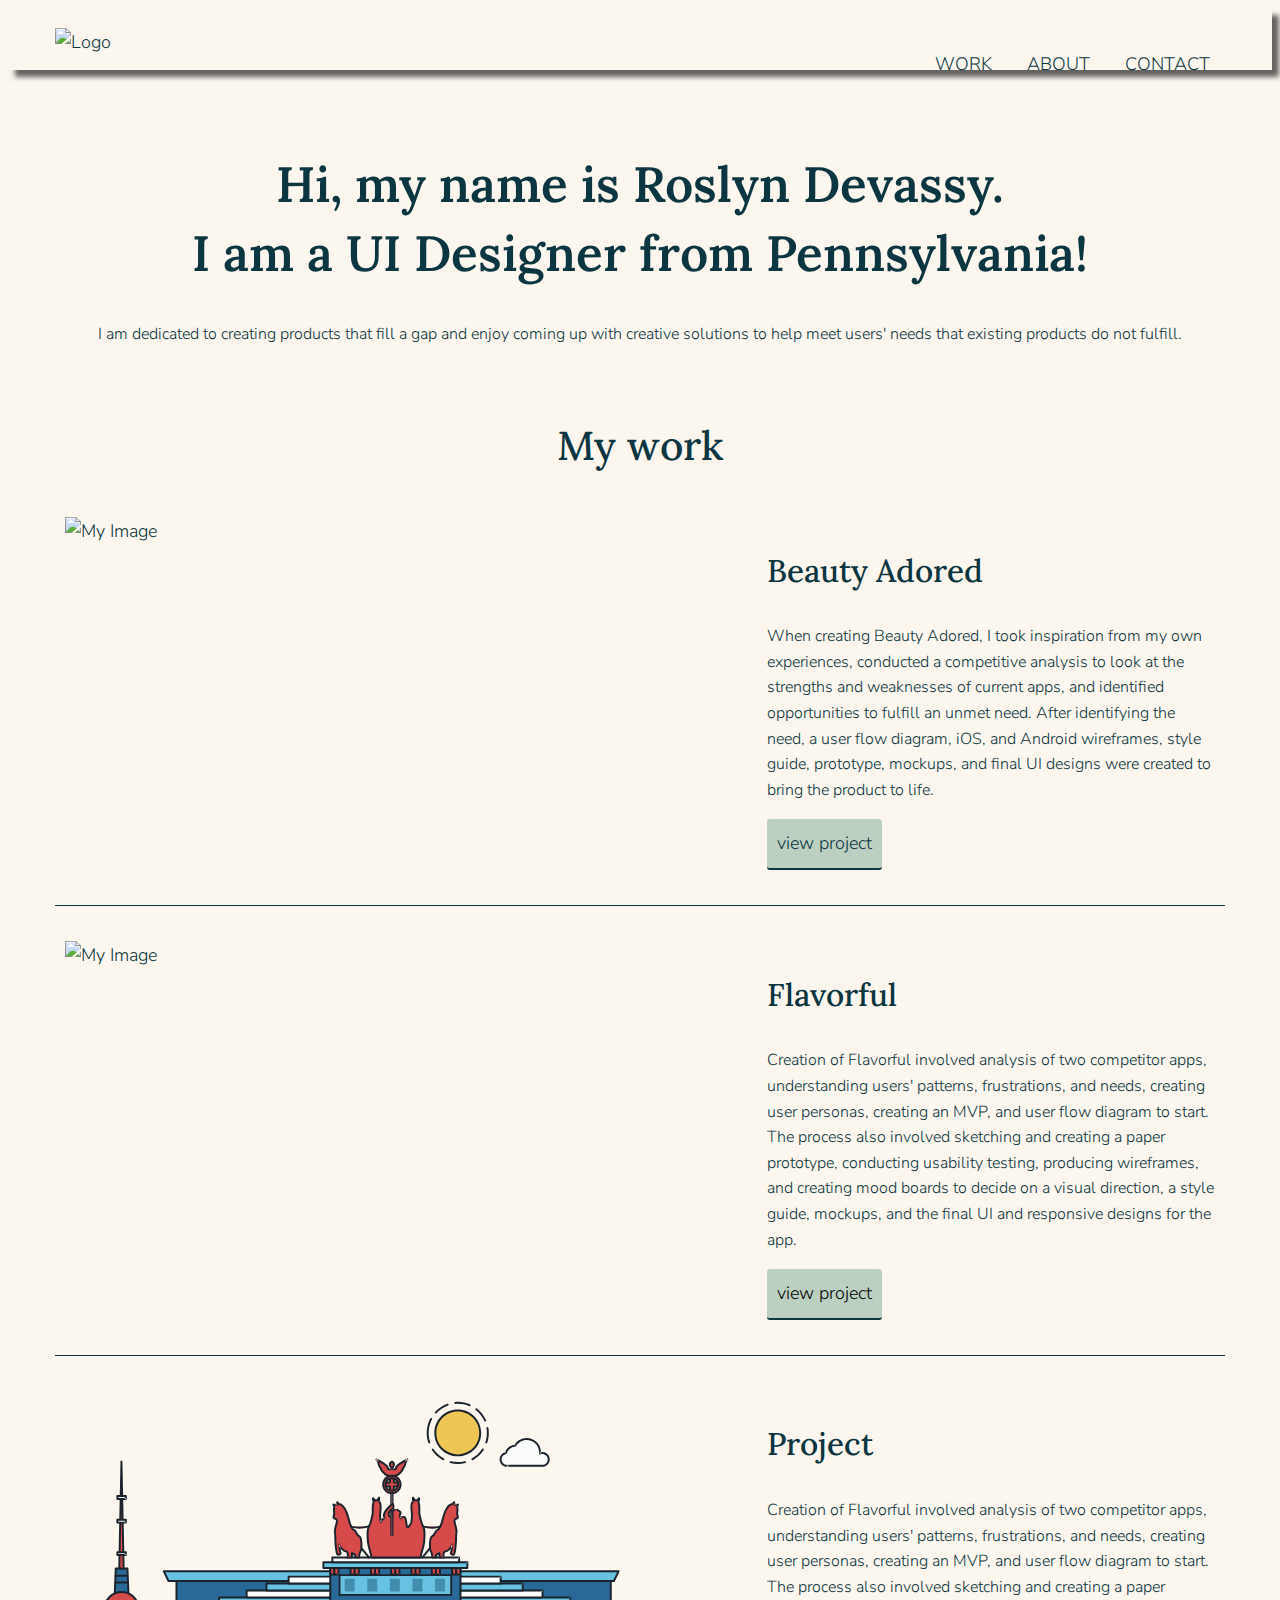
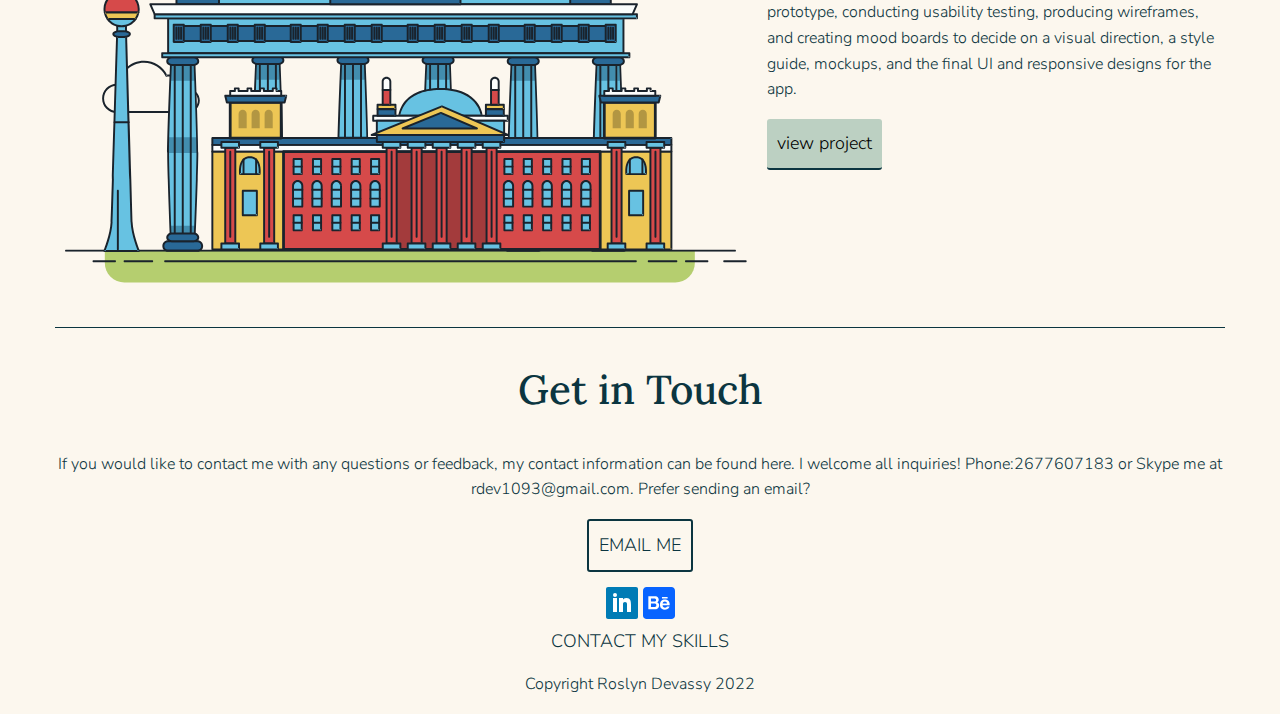
==== commit b5b34fc1: "update index, about, and project page layout" ====
--- a/index.html
+++ b/index.html
@@ -11,688 +11,678 @@
   <meta name="viewport" content="width=device-width, initial-scale=1">
 </head>
 <body>
-<header>
-  <div class="container">
-    <img src="logo.svg" alt="Logo"/ class="logo">
-    <nav>
-      <ul class="navigation">
-        <li><a href="index.html">Work</a></li>
-        <li><a href="about.html">About</a></li>
-        <li><a href="#contact">Contact</a></li>
-      </ul>
-    </nav>
-  </div>
-</header>
-<main>
-  <div id="hero">
+  <header>
     <div class="container">
-      <h1>
-        Hi, my name is Roslyn Devassy.
-        <span>
-        I am a UI Designer from Pennsylvania!
-        </span>
-      </h1>
-      <p>
-        I am dedicated to creating products that fill a gap and enjoy coming up with creative solutions to help meet users' needs that existing products do not fulfill.
-      </p>
+      <a href="index.html">
+        <img src="logo.svg" alt="Logo"/ class="logo">
+      </a>
+      <nav>
+        <ul class="navigation">
+          <li><a href="index.html">Work</a></li>
+          <li><a href="about.html">About</a></li>
+          <li><a href="#contact">Contact</a></li>
+        </ul>
+      </nav>
     </div>
-  </div>
-  <div id="work">
-    <div class="container">
-      <h2>My work</h2>
-        <div class="column col-md-6 col-lg-7">
-          <picture>
-            <source srcset="http://via.placeholder.com/600x400" media="(max-width:767px)">
-            <img src="http://via.placeholder.com/1200x800" alt="My Image">
-          </picture>
-        </div>
-      </div>
-      <div class="column col-md-6 col-lg-5">
-        <h3>Beauty Adored</h3>
-        <p>When creating Beauty Adored, I took inspiration from my own experiences, conducted a competitive analysis to look at the strengths and weaknesses of current apps, and identified opportunities to fulfill an unmet need. After identifying the need, a user flow diagram, iOS, and Android wireframes, style guide, prototype, mockups, and final UI designs were created to bring the product to life.
+  </header>
+  <main>
+    <div id="hero">
+      <div class="container">
+        <h1>
+          Hi, my name is Roslyn Devassy.
+          <span>
+          I am a UI Designer from Pennsylvania!
+          </span>
+        </h1>
+        <p>
+          I am dedicated to creating products that fill a gap and enjoy coming up with creative solutions to help meet users' needs that existing products do not fulfill.
         </p>
-        <a href="beauty-adored.html" class="button">view project</a>
       </div>
     </div>
-    <div>
-      <div class="column col-md-6 col-lg-7">
-        <picture>
-          <source srcset="http://via.placeholder.com/600x400" media="(max-width:767px)">
-          <img src="http://via.placeholder.com/1200x800" alt="My Image">
-        </picture>
-      </div>
-    </div>
-        <div>
+    <div id="work">
+      <div class="container">
+        <h2>My work</h2>
+        <div class="row">
+          <div class="column col-md-6 col-lg-7">
+            <picture>
+              <source srcset="http://via.placeholder.com/600x400" media="(max-width:767px)">
+              <img src="http://via.placeholder.com/1200x800" alt="My Image">
+            </picture>
+          </div>
+          <div class="column col-md-6 col-lg-5">
+            <h3>Beauty Adored</h3>
+            <p>When creating Beauty Adored, I took inspiration from my own experiences, conducted a competitive analysis to look at the strengths and weaknesses of current apps, and identified opportunities to fulfill an unmet need. After identifying the need, a user flow diagram, iOS, and Android wireframes, style guide, prototype, mockups, and final UI designs were created to bring the product to life.
+            </p>
+            <a href="beauty-adored.html" class="button">view project</a>
+          </div>
+        </div>
+        <div class="row">
+          <div class="column col-md-6 col-lg-7">
+            <picture>
+              <source srcset="http://via.placeholder.com/600x400" media="(max-width:767px)">
+              <img src="http://via.placeholder.com/1200x800" alt="My Image">
+            </picture>
+          </div>
           <div class="column col-md-6 col-lg-5">
             <h3>Flavorful</h3>
-              <div class="row">
-                <p>Creation of Flavorful involved analysis of two competitor apps, understanding users' patterns, frustrations, and needs, creating user personas, creating an MVP, and user flow diagram to start. The process also involved sketching and creating a paper prototype, conducting usability testing, producing wireframes, and creating mood boards to decide on a visual direction, a style guide, mockups, and the final UI and responsive designs for the app.</p>
-                <a href="" class="button">view project</a>
-              </div>
+            <p>Creation of Flavorful involved analysis of two competitor apps, understanding users' patterns, frustrations, and needs, creating user personas, creating an MVP, and user flow diagram to start. The process also involved sketching and creating a paper prototype, conducting usability testing, producing wireframes, and creating mood boards to decide on a visual direction, a style guide, mockups, and the final UI and responsive designs for the app.</p>
+            <a href="" class="button">view project</a>
           </div>
         </div>
-        <div>
-          <div class="col-md-6">
+        <div class="row">
+          <div class="col-md-6 col-lg-7">
             <div class="sun">
               <svg id="about-picture" xmlns="http://www.w3.org/2000/svg" class="berlin-illustration" height="auto" viewBox="0 0 700 505" xmlns:xlink="http://www.w3.org/1999/xlink">
-              <defs>
-              <polygon id="a" points=".06 231.917 .06 .929 688.717 .929 688.717 231.917"></polygon>
-              </defs>
-              <g fill="none" fill-rule="evenodd">
-              <g transform="translate(0 241)" class="cloud-front">
-              <path fill="#1A232C" d="M87.602,29 L87.602,28 C87.326,28.001 87.103,28.024 86.927,28.033 L86.979,29.031 L87.947,28.78 C85.741,20.282 78.041,14.002 68.852,14 C67.858,14 66.904,14.096 65.98,14.231 L66.125,15.22 L67.019,14.772 C62.626,6.015 53.567,0.001 43.102,0 C29.041,0.002 17.524,10.848 16.443,24.632 L17.44,24.71 L17.606,23.724 C16.803,23.589 15.969,23.5 15.102,23.5 C6.817,23.501 0.102,30.215 0.102,38.5 C0.102,46.785 6.817,53.499 15.102,53.5 L87.602,53.5 C94.644,53.499 100.351,47.792 100.352,40.75 C100.351,33.708 94.644,28.001 87.602,28 L87.602,30 C90.573,30 93.254,31.202 95.203,33.149 C97.15,35.097 98.351,37.778 98.352,40.75 C98.351,43.722 97.15,46.403 95.203,48.351 C93.254,50.298 90.573,51.5 87.602,51.5 L15.102,51.5 C11.509,51.5 8.265,50.046 5.909,47.692 C3.555,45.337 2.102,42.093 2.102,38.5 C2.102,34.907 3.555,31.663 5.909,29.308 C8.265,26.954 11.509,25.5 15.102,25.5 C15.831,25.5 16.553,25.575 17.273,25.697 C17.551,25.743 17.832,25.672 18.055,25.499 C18.277,25.325 18.414,25.07 18.436,24.789 C19.436,12.04 30.094,1.998 43.102,2 C52.786,1.999 61.163,7.564 65.231,15.669 C65.425,16.055 65.842,16.272 66.27,16.21 C67.132,16.084 67.988,16 68.852,16 C77.108,15.998 84.027,21.647 86.011,29.283 C86.13,29.741 86.557,30.054 87.031,30.03 C87.27,30.017 87.457,29.999 87.602,30 L87.602,29" transform="translate(38 36)"></path>
-              </g>
-              <path fill="#B5CE6F" d="M646.484,484.382 C646.484,489.501 644.531,494.62 640.627,498.525 C636.722,502.43 631.603,504.382 626.484,504.382 L60.873,504.382 C55.754,504.382 50.636,502.43 46.731,498.525 C42.826,494.62 40.873,489.501 40.873,484.382 L40.873,471.917 L646.484,471.917 L646.484,484.382"></path>
-              <polyline fill="#67C2E2" points="334.824 185.029 101.449 185.029 106.209 195.08 563.438 195.08 568.2 185.029 334.824 185.029"></polyline>
-              <path fill="#1A232C" d="M334.824,185.029 L334.824,184.029 L101.449,184.029 C101.104,184.029 100.788,184.203 100.604,184.494 C100.42,184.785 100.398,185.146 100.545,185.457 L105.306,195.508 C105.471,195.856 105.824,196.079 106.209,196.079 L563.438,196.079 C563.824,196.079 564.177,195.856 564.342,195.508 L569.104,185.457 C569.251,185.146 569.229,184.785 569.045,184.494 C568.861,184.203 568.544,184.029 568.2,184.029 L334.824,184.029 L334.824,186.029 L566.62,186.029 L562.806,194.08 L106.842,194.08 L103.029,186.029 L334.824,186.029 L334.824,185.029"></path>
-              <polygon fill="#296997" points="114.416 218.974 560.222 218.974 560.222 195.08 114.416 195.08"></polygon>
-              <path fill="#1A232C" d="M560.222,218.974 L560.222,217.974 L115.416,217.974 L115.416,196.079 L559.222,196.079 L559.222,218.974 L560.222,218.974 L560.222,217.974 L560.222,218.974 L561.222,218.974 L561.222,195.08 C561.222,194.816 561.115,194.559 560.929,194.372 C560.742,194.186 560.485,194.08 560.222,194.08 L114.416,194.08 C114.152,194.08 113.895,194.186 113.708,194.372 C113.522,194.559 113.416,194.816 113.416,195.08 L113.416,218.974 C113.416,219.237 113.522,219.495 113.708,219.681 C113.895,219.867 114.152,219.974 114.416,219.974 L560.222,219.974 C560.485,219.974 560.742,219.867 560.929,219.681 C561.115,219.495 561.222,219.237 561.222,218.974 L560.222,218.974"></path>
-              <polygon fill="#67C2E2" points="105.85 269.08 573.225 269.08 573.225 233.398 105.85 233.398"></polygon>
-              <path fill="#1A232C" d="M573.225,233.398 L573.225,232.398 L105.85,232.398 C105.587,232.398 105.329,232.505 105.143,232.691 C104.957,232.877 104.85,233.134 104.85,233.398 L104.85,269.08 C104.85,269.344 104.957,269.601 105.143,269.788 C105.329,269.974 105.587,270.08 105.85,270.08 L573.225,270.08 C573.488,270.08 573.745,269.974 573.932,269.788 C574.118,269.601 574.225,269.344 574.225,269.08 L574.225,233.398 C574.225,233.134 574.118,232.877 573.932,232.691 C573.745,232.505 573.488,232.398 573.225,232.398 L573.225,233.398 L572.225,233.398 L572.225,268.08 L106.85,268.08 L106.85,234.398 L573.225,234.398 L573.225,233.398 L572.225,233.398 L573.225,233.398"></path>
-              <polygon fill="#296997" points="116.751 256.508 562.557 256.508 562.557 241.243 116.751 241.243"></polygon>
-              <path fill="#1A232C" d="M562.557,256.508 L562.557,255.508 L117.75,255.508 L117.75,242.243 L561.557,242.243 L561.557,256.508 L562.557,256.508 L562.557,255.508 L562.557,256.508 L563.557,256.508 L563.557,241.243 C563.557,240.979 563.45,240.722 563.264,240.535 C563.078,240.349 562.82,240.243 562.557,240.243 L116.75,240.243 C116.487,240.243 116.23,240.349 116.043,240.535 C115.857,240.722 115.751,240.979 115.751,241.243 L115.751,256.508 C115.751,256.771 115.857,257.029 116.043,257.215 C116.23,257.401 116.487,257.508 116.751,257.508 L562.557,257.508 C562.82,257.508 563.077,257.401 563.264,257.215 C563.45,257.029 563.557,256.771 563.557,256.508 L562.557,256.508"></path>
-              <polygon fill="#67C2E2" points="158.07 218.974 518.563 218.974 518.563 211.858 158.07 211.858"></polygon>
-              <path fill="#1A232C" d="M518.563,211.858 L518.563,210.858 L158.07,210.858 C157.807,210.858 157.549,210.964 157.363,211.151 C157.177,211.337 157.07,211.594 157.07,211.858 L157.07,218.974 C157.07,219.237 157.177,219.495 157.363,219.681 C157.549,219.867 157.807,219.974 158.07,219.974 L518.563,219.974 C518.826,219.974 519.083,219.867 519.27,219.681 C519.456,219.495 519.562,219.237 519.562,218.974 L519.562,211.858 C519.562,211.594 519.456,211.337 519.27,211.151 C519.083,210.964 518.826,210.858 518.563,210.858 L518.563,211.858 L517.563,211.858 L517.563,217.974 L159.07,217.974 L159.07,212.858 L518.563,212.858 L518.563,211.858 L517.563,211.858 L518.563,211.858"></path>
-              <polygon fill="#FBFDFC" points="186.438 211.858 490.194 211.858 490.194 204.741 186.438 204.741"></polygon>
-              <path fill="#1A232C" d="M490.194,204.741 L490.194,203.741 L186.438,203.741 C186.175,203.741 185.917,203.848 185.731,204.034 C185.545,204.221 185.438,204.478 185.438,204.741 L185.438,211.858 C185.438,212.121 185.545,212.379 185.731,212.565 C185.917,212.751 186.175,212.858 186.438,212.858 L490.194,212.858 C490.458,212.858 490.715,212.751 490.902,212.565 C491.088,212.379 491.194,212.121 491.194,211.858 L491.194,204.741 C491.194,204.478 491.088,204.221 490.902,204.034 C490.715,203.848 490.458,203.741 490.194,203.741 L490.194,204.741 L489.194,204.741 L489.194,210.858 L187.438,210.858 L187.438,205.741 L490.194,205.741 L490.194,204.741 L489.194,204.741 L490.194,204.741"></path>
-              <polygon fill="#67C2E2" points="206.805 204.741 469.828 204.741 469.828 197.624 206.805 197.624"></polygon>
-              <path fill="#1A232C" d="M469.828,197.624 L469.828,196.624 L206.805,196.624 C206.541,196.624 206.284,196.731 206.098,196.917 C205.911,197.103 205.805,197.361 205.805,197.624 L205.805,204.741 C205.805,205.005 205.911,205.262 206.098,205.449 C206.284,205.635 206.541,205.741 206.805,205.741 L469.828,205.741 C470.091,205.741 470.349,205.635 470.535,205.449 C470.722,205.262 470.828,205.005 470.828,204.741 L470.828,197.624 C470.828,197.361 470.722,197.103 470.535,196.917 C470.349,196.731 470.091,196.624 469.828,196.624 L469.828,197.624 L468.828,197.624 L468.828,203.741 L207.805,203.741 L207.805,198.624 L469.828,198.624 L469.828,197.624 L468.828,197.624 L469.828,197.624"></path>
-              <polygon fill="#FBFDFC" points="229.521 197.624 447.111 197.624 447.111 190.509 229.521 190.509"></polygon>
-              <path fill="#1A232C" d="M447.111,190.509 L447.111,189.509 L229.521,189.509 C229.258,189.509 229,189.616 228.814,189.802 C228.628,189.988 228.521,190.246 228.521,190.509 L228.521,197.624 C228.521,197.888 228.628,198.145 228.814,198.332 C229,198.518 229.258,198.624 229.521,198.624 L447.111,198.624 C447.375,198.624 447.632,198.518 447.818,198.332 C448.005,198.145 448.111,197.888 448.111,197.624 L448.111,190.509 C448.111,190.246 448.005,189.988 447.818,189.802 C447.632,189.616 447.375,189.509 447.111,189.509 L447.111,190.509 L446.111,190.509 L446.111,196.624 L230.521,196.624 L230.521,191.509 L447.111,191.509 L447.111,190.509 L446.111,190.509 L447.111,190.509"></path>
-              <path fill="#67C2E2" d="M135.607,355.447 C135.163,337.766 134.264,313.326 133.648,297.387 C133.274,287.721 133.004,281.18 133.004,281.18 L108.722,281.18 C108.722,281.18 108.452,287.721 108.079,297.387 C107.462,313.326 106.563,337.766 106.119,355.447 C105.953,362.059 105.85,367.732 105.85,371.653 L105.85,371.654 C105.85,386.117 107.243,424.332 108.089,446.189 C108.457,455.706 108.722,462.126 108.722,462.126 L133.004,462.126 C133.004,462.126 133.269,455.706 133.637,446.189 C134.482,424.332 135.876,386.117 135.876,371.654 L135.876,371.653 C135.876,367.732 135.773,362.059 135.607,355.447"></path>
-              <path fill="#428DAE" d="M133.648 297.387L108.079 297.387C108.452 287.721 108.722 281.18 108.722 281.18L133.004 281.18C133.004 281.18 133.274 287.721 133.648 297.387M135.876 371.654L105.85 371.654 105.85 371.653C105.85 367.732 105.953 362.059 106.119 355.447L135.607 355.447C135.773 362.059 135.876 367.732 135.876 371.653L135.876 371.654M133.004 462.126L108.722 462.126C108.722 462.126 108.457 455.706 108.089 446.189L133.637 446.189C133.269 455.706 133.004 462.126 133.004 462.126"></path>
-              <path fill="#1A232C" d="M109.612,461.199 L132.114,461.199 C132.447,453.007 134.949,390.886 134.949,371.653 C134.949,352.42 132.447,290.299 132.114,282.108 L109.612,282.108 C109.279,290.299 106.778,352.42 106.778,371.653 C106.778,390.886 109.279,453.007 109.612,461.199 Z M133.895,463.054 L107.832,463.054 L107.794,462.164 C107.766,461.466 104.922,392.193 104.922,371.653 C104.922,351.114 107.766,281.839 107.794,281.142 L107.832,280.252 L133.895,280.252 L133.931,281.142 C133.96,281.839 136.804,351.114 136.804,371.653 C136.804,392.193 133.96,461.466 133.931,462.164 L133.895,463.054 L133.895,463.054 Z"></path>
-              <path fill="#1A232C" d="M111.638 281.18L111.638 462.126C111.638 462.679 112.086 463.126 112.638 463.126 113.19 463.126 113.638 462.679 113.638 462.126L113.638 281.18C113.638 280.628 113.19 280.18 112.638 280.18 112.086 280.18 111.638 280.628 111.638 281.18M119.863 281.18L119.863 462.126C119.863 462.679 120.311 463.126 120.863 463.126 121.416 463.126 121.863 462.679 121.863 462.126L121.863 281.18C121.863 280.628 121.416 280.18 120.863 280.18 120.311 280.18 119.863 280.628 119.863 281.18M128.088 281.18L128.088 462.126C128.088 462.679 128.536 463.126 129.088 463.126 129.64 463.126 130.088 462.679 130.088 462.126L130.088 281.18C130.088 280.628 129.64 280.18 129.088 280.18 128.536 280.18 128.088 280.628 128.088 281.18"></path>
-              <path fill="#296997" d="M136.79,277.265 C136.79,279.418 134.675,281.18 132.09,281.18 L109.636,281.18 C107.051,281.18 104.936,279.418 104.936,277.265 C104.936,275.111 107.051,273.349 109.636,273.349 L132.09,273.349 C134.675,273.349 136.79,275.111 136.79,277.265"></path>
-              <path fill="#1A232C" d="M136.79,277.265 L135.79,277.265 C135.789,278.005 135.433,278.704 134.769,279.262 C134.109,279.814 133.155,280.181 132.09,280.18 L109.636,280.18 C108.571,280.181 107.617,279.814 106.956,279.262 C106.293,278.704 105.936,278.005 105.936,277.265 C105.936,276.524 106.293,275.825 106.957,275.267 C107.617,274.715 108.571,274.348 109.636,274.349 L132.09,274.349 C133.155,274.348 134.109,274.716 134.769,275.267 C135.433,275.825 135.789,276.524 135.79,277.265 L137.79,277.265 C137.791,275.851 137.09,274.593 136.049,273.731 C135.006,272.863 133.61,272.35 132.09,272.349 L109.636,272.349 C108.116,272.35 106.72,272.863 105.676,273.731 C104.636,274.593 103.935,275.851 103.936,277.265 C103.935,278.678 104.636,279.937 105.677,280.798 C106.72,281.666 108.116,282.179 109.636,282.18 L132.09,282.18 C133.61,282.179 135.006,281.666 136.049,280.798 C137.09,279.937 137.791,278.678 137.79,277.265 L136.79,277.265"></path>
-              <path fill="#296997" d="M140.775,467.217 C140.775,469.803 138.661,471.917 136.076,471.917 L105.65,471.917 C103.065,471.917 100.951,469.803 100.951,467.217 L100.951,466.825 C100.951,464.241 103.065,462.126 105.65,462.126 L136.076,462.126 C138.661,462.126 140.775,464.241 140.775,466.825 L140.775,467.217"></path>
-              <path fill="#1A232C" d="M140.775,467.217 L139.775,467.217 C139.775,468.235 139.361,469.155 138.688,469.83 C138.013,470.503 137.093,470.917 136.076,470.917 L105.65,470.917 C104.633,470.917 103.713,470.504 103.038,469.83 C102.365,469.155 101.951,468.235 101.951,467.217 L101.951,466.825 C101.951,465.808 102.365,464.889 103.038,464.214 C103.713,463.54 104.633,463.127 105.65,463.126 L136.076,463.126 C137.093,463.127 138.013,463.54 138.688,464.214 C139.362,464.889 139.775,465.808 139.775,466.825 L139.775,467.217 L141.775,467.217 L141.775,466.825 C141.772,463.684 139.217,461.13 136.076,461.126 L105.65,461.126 C102.509,461.13 99.955,463.684 99.951,466.825 L99.951,467.217 C99.954,470.36 102.509,472.914 105.65,472.917 L136.076,472.917 C139.217,472.914 141.772,470.36 141.775,467.217 L140.775,467.217"></path>
-              <path fill="#296997" d="M136.79,458.208 C136.79,460.363 134.675,462.126 132.09,462.126 L109.636,462.126 C107.051,462.126 104.936,460.363 104.936,458.208 C104.936,456.057 107.051,454.292 109.636,454.292 L132.09,454.292 C134.675,454.292 136.79,456.057 136.79,458.208"></path>
-              <path fill="#1A232C" d="M136.79,458.208 L135.79,458.208 C135.789,458.949 135.432,459.649 134.769,460.207 C134.108,460.76 133.154,461.128 132.09,461.126 L109.636,461.126 C108.572,461.128 107.617,460.76 106.957,460.207 C106.293,459.649 105.936,458.949 105.936,458.208 C105.936,457.47 106.293,456.77 106.957,456.212 C107.617,455.659 108.572,455.291 109.636,455.292 L132.09,455.292 C133.154,455.291 134.108,455.659 134.769,456.212 C135.433,456.77 135.789,457.47 135.79,458.208 L137.79,458.208 C137.791,456.796 137.09,455.538 136.05,454.675 C135.006,453.808 133.61,453.294 132.09,453.292 L109.636,453.292 C108.115,453.294 106.719,453.808 105.676,454.675 C104.636,455.538 103.935,456.796 103.936,458.208 C103.935,459.622 104.636,460.881 105.676,461.743 C106.72,462.611 108.116,463.125 109.636,463.126 L132.09,463.126 C133.61,463.125 135.006,462.611 136.05,461.743 C137.09,460.881 137.791,459.622 137.79,458.208 L136.79,458.208"></path>
-              <path fill="#67C2E2" d="M572.471,355.447 C572.025,337.766 571.126,313.326 570.51,297.387 C570.137,287.721 569.867,281.18 569.867,281.18 L545.585,281.18 C545.585,281.18 545.315,287.721 544.942,297.387 C544.326,313.326 543.427,337.766 542.981,355.447 C542.815,362.059 542.713,367.732 542.713,371.653 L542.713,371.654 C542.713,386.117 544.107,424.332 544.952,446.189 C545.32,455.706 545.585,462.126 545.585,462.126 L569.867,462.126 C569.867,462.126 570.132,455.706 570.499,446.189 C571.346,424.332 572.739,386.117 572.739,371.654 L572.739,371.653 C572.739,367.732 572.637,362.059 572.471,355.447"></path>
-              <path fill="#428DAE" d="M569.582 297.387L566.951 297.387 566.951 282.108 568.977 282.108C569.063 284.206 569.29 289.841 569.582 297.387M564.951 297.387L545.871 297.387C546.162 289.841 546.39 284.206 546.476 282.108L564.951 282.108 564.951 297.387M571.8 369.187L566.951 369.187 566.951 356.265 571.562 356.265C571.685 361.272 571.771 365.701 571.8 369.187M564.951 369.187L543.653 369.187C543.684 365.512 543.777 360.79 543.912 355.447L553.551 355.447 553.551 356.265 564.951 356.265 564.951 369.187"></path>
-              <path fill="#1A232C" d="M546.476,461.199 L568.977,461.199 C569.31,453.007 571.812,390.886 571.812,371.653 C571.812,352.42 569.31,290.299 568.977,282.108 L546.476,282.108 C546.142,290.299 543.642,352.42 543.642,371.653 C543.642,390.886 546.142,453.007 546.476,461.199 M570.758,463.054 L544.694,463.054 L544.658,462.164 C544.629,461.466 541.785,392.193 541.785,371.653 C541.785,351.114 544.629,281.839 544.658,281.142 L544.694,280.252 L570.758,280.252 L570.795,281.142 C570.823,281.839 573.667,351.114 573.667,371.653 C573.667,392.193 570.823,461.466 570.795,462.164 L570.758,463.054"></path>
-              <path fill="#1A232C" d="M548.501 281.18L548.501 462.126C548.501 462.679 548.949 463.126 549.501 463.126 550.053 463.126 550.501 462.679 550.501 462.126L550.501 281.18C550.501 280.628 550.053 280.18 549.501 280.18 548.949 280.18 548.501 280.628 548.501 281.18M556.727 281.18L556.727 462.126C556.727 462.679 557.174 463.126 557.727 463.126 558.279 463.126 558.727 462.679 558.727 462.126L558.727 281.18C558.727 280.628 558.279 280.18 557.727 280.18 557.174 280.18 556.727 280.628 556.727 281.18M564.951 281.18L564.951 462.126C564.951 462.679 565.399 463.126 565.951 463.126 566.503 463.126 566.951 462.679 566.951 462.126L566.951 281.18C566.951 280.628 566.503 280.18 565.951 280.18 565.399 280.18 564.951 280.628 564.951 281.18"></path>
-              <path fill="#296997" d="M573.653,277.265 C573.653,279.418 571.537,281.18 568.953,281.18 L546.499,281.18 C543.915,281.18 541.799,279.418 541.799,277.265 C541.799,275.111 543.915,273.349 546.499,273.349 L568.953,273.349 C571.537,273.349 573.653,275.111 573.653,277.265"></path>
-              <path fill="#1A232C" d="M573.653,277.265 L572.653,277.265 C572.653,278.005 572.296,278.704 571.632,279.262 C570.972,279.814 570.017,280.181 568.953,280.18 L546.499,280.18 C545.435,280.181 544.48,279.814 543.82,279.262 C543.156,278.704 542.8,278.005 542.799,277.265 C542.8,276.525 543.156,275.825 543.82,275.267 C544.481,274.715 545.435,274.348 546.499,274.349 L568.953,274.349 C570.017,274.348 570.972,274.715 571.632,275.267 C572.296,275.825 572.653,276.525 572.653,277.265 L574.653,277.265 C574.654,275.851 573.953,274.593 572.912,273.731 C571.869,272.863 570.473,272.35 568.953,272.349 L546.499,272.349 C544.979,272.35 543.583,272.863 542.54,273.731 C541.499,274.593 540.798,275.851 540.799,277.265 C540.798,278.679 541.499,279.937 542.54,280.798 C543.583,281.666 544.979,282.179 546.499,282.18 L568.953,282.18 C570.473,282.179 571.869,281.666 572.912,280.798 C573.953,279.937 574.654,278.679 574.653,277.265 L573.653,277.265"></path>
-              <path fill="#296997" d="M577.639,467.217 C577.639,469.803 575.524,471.917 572.938,471.917 L542.514,471.917 C539.929,471.917 537.813,469.803 537.813,467.217 L537.813,466.825 C537.813,464.241 539.929,462.126 542.514,462.126 L572.938,462.126 C575.524,462.126 577.639,464.241 577.639,466.825 L577.639,467.217"></path>
-              <path fill="#1A232C" d="M577.639,467.217 L576.639,467.217 C576.638,468.235 576.225,469.155 575.551,469.83 C574.876,470.503 573.956,470.917 572.938,470.917 L542.514,470.917 C541.497,470.917 540.576,470.503 539.901,469.83 C539.227,469.155 538.814,468.234 538.813,467.217 L538.813,466.825 C538.814,465.808 539.227,464.889 539.901,464.214 C540.576,463.54 541.497,463.127 542.514,463.126 L572.938,463.126 C573.956,463.127 574.876,463.54 575.551,464.214 C576.225,464.888 576.638,465.808 576.639,466.825 L576.639,467.217 L578.639,467.217 L578.639,466.825 C578.635,463.684 576.081,461.13 572.938,461.126 L542.514,461.126 C539.372,461.13 536.817,463.684 536.813,466.825 L536.813,467.217 C536.817,470.36 539.372,472.914 542.514,472.917 L572.938,472.917 C576.081,472.914 578.635,470.359 578.639,467.217 L577.639,467.217"></path>
-              <path fill="#296997" d="M573.653,458.208 C573.653,460.363 571.537,462.126 568.953,462.126 L546.499,462.126 C543.915,462.126 541.799,460.363 541.799,458.208 C541.799,456.057 543.915,454.292 546.499,454.292 L568.953,454.292 C571.537,454.292 573.653,456.057 573.653,458.208"></path>
-              <path fill="#1A232C" d="M573.653,458.208 L572.653,458.208 C572.653,458.949 572.296,459.649 571.632,460.207 C570.971,460.76 570.017,461.128 568.953,461.126 L546.499,461.126 C545.435,461.128 544.481,460.76 543.82,460.207 C543.157,459.649 542.799,458.949 542.799,458.208 C542.799,457.47 543.156,456.77 543.82,456.212 C544.481,455.659 545.435,455.291 546.499,455.292 L568.953,455.292 C570.017,455.291 570.971,455.659 571.632,456.212 C572.296,456.77 572.653,457.47 572.653,458.208 L574.653,458.208 C574.654,456.796 573.953,455.538 572.912,454.675 C571.869,453.808 570.473,453.294 568.953,453.292 L546.499,453.292 C544.979,453.294 543.583,453.808 542.54,454.675 C541.499,455.538 540.798,456.796 540.799,458.208 C540.798,459.622 541.499,460.881 542.54,461.743 C543.583,462.611 544.979,463.125 546.499,463.126 L568.953,463.126 C570.473,463.125 571.869,462.611 572.912,461.743 C573.953,460.881 574.654,459.622 574.653,458.208 L573.653,458.208"></path>
-              <path fill="#67C2E2" d="M485.098,355.447 C484.654,337.766 483.753,313.326 483.137,297.387 C482.764,287.721 482.494,281.18 482.494,281.18 L458.213,281.18 C458.213,281.18 457.942,287.721 457.569,297.387 C456.953,313.326 456.055,337.766 455.608,355.447 C455.443,362.059 455.34,367.732 455.34,371.653 L455.34,371.654 C455.34,386.117 456.733,424.332 457.58,446.189 C457.948,455.706 458.213,462.126 458.213,462.126 L482.494,462.126 C482.494,462.126 482.759,455.706 483.126,446.189 C483.973,424.332 485.366,386.117 485.366,371.654 L485.366,371.653 C485.366,367.732 485.265,362.059 485.098,355.447"></path>
-              <path fill="#428DAE" d="M483.137 297.387L457.569 297.387C457.942 287.721 458.213 281.18 458.213 281.18L482.494 281.18C482.494 281.18 482.764 287.721 483.137 297.387M485.355 369.187L455.351 369.187C455.382 365.502 455.475 360.78 455.608 355.447L485.098 355.447C485.232 360.78 485.325 365.502 485.355 369.187"></path>
-              <path fill="#1A232C" d="M459.103,461.199 L481.605,461.199 C481.938,453.007 484.439,390.886 484.439,371.653 C484.439,352.42 481.938,290.299 481.605,282.108 L459.103,282.108 C458.769,290.299 456.268,352.42 456.268,371.653 C456.268,390.886 458.769,453.007 459.103,461.199 Z M483.386,463.054 L457.321,463.054 L457.285,462.164 C457.256,461.466 454.412,392.193 454.412,371.653 C454.412,351.114 457.256,281.839 457.285,281.142 L457.321,280.252 L483.386,280.252 L483.422,281.142 C483.45,281.839 486.294,351.114 486.294,371.653 C486.294,392.193 483.45,461.466 483.422,462.164 L483.386,463.054 L483.386,463.054 Z"></path>
-              <path fill="#1A232C" d="M461.128 281.18L461.128 462.126C461.128 462.679 461.576 463.126 462.128 463.126 462.68 463.126 463.128 462.679 463.128 462.126L463.128 281.18C463.128 280.628 462.68 280.18 462.128 280.18 461.576 280.18 461.128 280.628 461.128 281.18M469.354 281.18L469.354 462.126C469.354 462.679 469.801 463.126 470.354 463.126 470.906 463.126 471.354 462.679 471.354 462.126L471.354 281.18C471.354 280.628 470.906 280.18 470.354 280.18 469.801 280.18 469.354 280.628 469.354 281.18M477.578 281.18L477.578 462.126C477.578 462.679 478.026 463.126 478.578 463.126 479.13 463.126 479.578 462.679 479.578 462.126L479.578 281.18C479.578 280.628 479.13 280.18 478.578 280.18 478.026 280.18 477.578 280.628 477.578 281.18"></path>
-              <path fill="#296997" d="M486.281,277.265 C486.281,279.418 484.164,281.18 481.58,281.18 L459.126,281.18 C456.542,281.18 454.426,279.418 454.426,277.265 C454.426,275.111 456.542,273.349 459.126,273.349 L481.58,273.349 C484.164,273.349 486.281,275.111 486.281,277.265"></path>
-              <path fill="#1A232C" d="M486.281,277.265 L485.281,277.265 C485.281,278.005 484.924,278.704 484.26,279.262 C483.599,279.814 482.644,280.181 481.58,280.18 L459.126,280.18 C458.062,280.181 457.107,279.814 456.447,279.262 C455.783,278.704 455.427,278.005 455.426,277.265 C455.427,276.525 455.783,275.825 456.447,275.267 C457.108,274.715 458.062,274.348 459.126,274.349 L481.58,274.349 C482.644,274.348 483.599,274.716 484.26,275.268 C484.924,275.825 485.281,276.525 485.281,277.265 L487.281,277.265 C487.282,275.851 486.58,274.593 485.54,273.731 C484.496,272.863 483.1,272.35 481.58,272.349 L459.126,272.349 C457.606,272.35 456.21,272.863 455.167,273.731 C454.126,274.593 453.425,275.851 453.426,277.265 C453.425,278.679 454.126,279.937 455.167,280.798 C456.21,281.666 457.606,282.179 459.126,282.18 L481.58,282.18 C483.1,282.179 484.496,281.666 485.54,280.799 C486.58,279.937 487.282,278.679 487.281,277.265 L486.281,277.265"></path>
-              <path fill="#296997" d="M490.266,467.217 C490.266,469.803 488.151,471.917 485.565,471.917 L455.141,471.917 C452.556,471.917 450.44,469.803 450.44,467.217 L450.44,466.825 C450.44,464.241 452.556,462.126 455.141,462.126 L485.565,462.126 C488.151,462.126 490.266,464.241 490.266,466.825 L490.266,467.217"></path>
-              <path fill="#1A232C" d="M490.266,467.217 L489.266,467.217 C489.265,468.235 488.852,469.155 488.178,469.83 C487.503,470.503 486.583,470.917 485.565,470.917 L455.141,470.917 C454.124,470.917 453.203,470.503 452.528,469.83 C451.854,469.155 451.441,468.234 451.44,467.217 L451.44,466.825 C451.441,465.808 451.854,464.889 452.528,464.214 C453.203,463.54 454.124,463.127 455.141,463.126 L485.565,463.126 C486.583,463.127 487.503,463.54 488.178,464.214 C488.852,464.888 489.265,465.808 489.266,466.825 L489.266,467.217 L491.266,467.217 L491.266,466.825 C491.262,463.684 488.708,461.13 485.565,461.126 L455.141,461.126 C451.999,461.13 449.444,463.684 449.44,466.825 L449.44,467.217 C449.444,470.36 451.999,472.914 455.141,472.917 L485.565,472.917 C488.708,472.914 491.262,470.359 491.266,467.217 L490.266,467.217"></path>
-              <path fill="#296997" d="M486.281,458.208 C486.281,460.363 484.164,462.126 481.58,462.126 L459.126,462.126 C456.542,462.126 454.426,460.363 454.426,458.208 C454.426,456.057 456.542,454.292 459.126,454.292 L481.58,454.292 C484.164,454.292 486.281,456.057 486.281,458.208"></path>
-              <path fill="#1A232C" d="M486.281,458.208 L485.281,458.208 C485.281,458.949 484.923,459.649 484.26,460.207 C483.599,460.76 482.644,461.128 481.58,461.126 L459.126,461.126 C458.062,461.128 457.108,460.76 456.447,460.207 C455.784,459.649 455.427,458.949 455.426,458.208 C455.426,457.47 455.783,456.77 456.447,456.212 C457.108,455.659 458.062,455.291 459.126,455.292 L481.58,455.292 C482.644,455.291 483.598,455.659 484.26,456.212 C484.924,456.77 485.281,457.47 485.281,458.208 L487.281,458.208 C487.282,456.795 486.58,455.538 485.54,454.675 C484.496,453.808 483.1,453.294 481.58,453.292 L459.126,453.292 C457.606,453.294 456.21,453.808 455.167,454.675 C454.126,455.538 453.425,456.796 453.426,458.208 C453.425,459.622 454.126,460.881 455.167,461.743 C456.21,462.611 457.606,463.125 459.126,463.126 L481.58,463.126 C483.1,463.125 484.496,462.611 485.54,461.743 C486.581,460.881 487.282,459.622 487.281,458.208 L486.281,458.208"></path>
-              <path fill="#67C2E2" d="M397.726,354.466 C397.28,336.787 396.381,312.346 395.765,296.407 C395.392,286.742 395.122,280.2 395.122,280.2 L370.84,280.2 C370.84,280.2 370.57,286.742 370.197,296.407 C369.581,312.346 368.682,336.787 368.236,354.466 C368.07,361.078 367.968,366.751 367.968,370.672 L367.968,370.673 C367.968,385.136 369.361,423.352 370.207,445.208 C370.575,454.726 370.84,461.146 370.84,461.146 L395.122,461.146 C395.122,461.146 395.386,454.726 395.754,445.208 C396.601,423.352 397.994,385.136 397.994,370.673 L397.994,370.672 C397.994,366.751 397.892,361.078 397.726,354.466"></path>
-              <path fill="#428DAE" d="M394.837 296.407L392.206 296.407 392.206 281.127 394.233 281.127C394.318 283.225 394.545 288.861 394.837 296.407L394.837 296.407zM383.981 296.407L390.206 296.407 390.206 281.127 383.981 281.127 383.981 296.407zM375.756 296.407L381.98 296.407 381.98 281.127 375.756 281.127 375.756 296.407zM373.756 296.407L371.126 296.407C371.417 288.861 371.645 283.225 371.73 281.127L373.756 281.127 373.756 296.407 373.756 296.407zM397.062 369.187L392.206 369.187 392.206 354.466 396.796 354.466C396.943 360.298 397.041 365.389 397.062 369.187L397.062 369.187zM383.981 369.187L390.206 369.187 390.206 354.466 383.981 354.466 383.981 369.187zM375.756 369.187L381.98 369.187 381.98 354.466 375.756 354.466 375.756 369.187zM373.756 369.187L368.9 369.187C368.921 365.389 369.019 360.298 369.166 354.466L373.756 354.466 373.756 369.187 373.756 369.187z"></path>
-              <path fill="#1A232C" d="M371.73,460.218 L394.233,460.218 C394.565,452.027 397.066,389.906 397.066,370.672 C397.066,351.44 394.565,289.319 394.233,281.127 L371.73,281.127 C371.397,289.319 368.895,351.44 368.895,370.672 C368.895,389.906 371.397,452.027 371.73,460.218 M396.013,462.074 L369.949,462.074 L369.912,461.184 C369.884,460.486 367.04,391.212 367.04,370.672 C367.04,350.133 369.884,280.859 369.912,280.162 L369.949,279.272 L396.013,279.272 L396.05,280.162 C396.078,280.859 398.922,350.133 398.922,370.672 C398.922,391.212 396.078,460.486 396.05,461.184 L396.013,462.074"></path>
-              <path fill="#1A232C" d="M373.756 280.2L373.756 461.146C373.756 461.698 374.203 462.146 374.756 462.146 375.308 462.146 375.756 461.698 375.756 461.146L375.756 280.2C375.756 279.647 375.308 279.2 374.756 279.2 374.203 279.2 373.756 279.647 373.756 280.2M381.98 280.2L381.98 461.146C381.98 461.698 382.428 462.146 382.98 462.146 383.533 462.146 383.981 461.698 383.981 461.146L383.981 280.2C383.981 279.647 383.533 279.2 382.98 279.2 382.428 279.2 381.98 279.647 381.98 280.2M390.206 280.2L390.206 461.146C390.206 461.698 390.654 462.146 391.206 462.146 391.758 462.146 392.206 461.698 392.206 461.146L392.206 280.2C392.206 279.647 391.758 279.2 391.206 279.2 390.654 279.2 390.206 279.647 390.206 280.2"></path>
-              <path fill="#296997" d="M398.908,276.285 C398.908,278.439 396.792,280.2 394.208,280.2 L371.754,280.2 C369.17,280.2 367.053,278.439 367.053,276.285 C367.053,274.13 369.17,272.369 371.754,272.369 L394.208,272.369 C396.792,272.369 398.908,274.13 398.908,276.285"></path>
-              <path fill="#1A232C" d="M398.908,276.285 L397.908,276.285 C397.907,277.025 397.551,277.724 396.887,278.281 C396.227,278.833 395.272,279.201 394.208,279.2 L371.754,279.2 C370.69,279.201 369.735,278.833 369.074,278.281 C368.41,277.724 368.053,277.025 368.053,276.285 C368.053,275.544 368.41,274.845 369.074,274.287 C369.735,273.735 370.69,273.367 371.754,273.369 L394.208,273.369 C395.272,273.367 396.227,273.735 396.887,274.287 C397.551,274.844 397.907,275.544 397.908,276.285 L399.908,276.285 C399.909,274.871 399.208,273.612 398.167,272.75 C397.124,271.883 395.728,271.37 394.208,271.369 L371.754,271.369 C370.234,271.37 368.838,271.883 367.794,272.75 C366.754,273.612 366.052,274.871 366.053,276.285 C366.052,277.699 366.754,278.957 367.795,279.818 C368.838,280.686 370.234,281.198 371.754,281.2 L394.208,281.2 C395.728,281.198 397.123,280.686 398.167,279.818 C399.208,278.957 399.909,277.698 399.908,276.285 L398.908,276.285"></path>
-              <path fill="#296997" d="M402.894,466.237 C402.894,468.823 400.779,470.937 398.193,470.937 L367.768,470.937 C365.183,470.937 363.068,468.823 363.068,466.237 L363.068,465.844 C363.068,463.26 365.183,461.146 367.768,461.146 L398.193,461.146 C400.779,461.146 402.894,463.26 402.894,465.844 L402.894,466.237"></path>
-              <path fill="#1A232C" d="M402.894,466.237 L401.894,466.237 C401.893,467.254 401.48,468.174 400.806,468.849 C400.131,469.523 399.211,469.937 398.193,469.937 L367.768,469.937 C366.751,469.937 365.831,469.523 365.156,468.849 C364.482,468.174 364.069,467.254 364.068,466.237 L364.068,465.844 C364.069,464.828 364.482,463.908 365.156,463.233 C365.831,462.56 366.751,462.146 367.768,462.146 L398.193,462.146 C399.211,462.146 400.131,462.56 400.806,463.233 C401.48,463.908 401.893,464.828 401.894,465.844 L401.894,466.237 L403.894,466.237 L403.894,465.844 C403.89,462.703 401.336,460.15 398.193,460.146 L367.768,460.146 C364.626,460.15 362.072,462.703 362.068,465.844 L362.068,466.237 C362.072,469.379 364.626,471.933 367.768,471.937 L398.193,471.937 C401.336,471.933 403.89,469.379 403.894,466.237 L402.894,466.237"></path>
-              <path fill="#296997" d="M398.908,457.228 C398.908,459.382 396.792,461.146 394.208,461.146 L371.754,461.146 C369.17,461.146 367.053,459.382 367.053,457.228 C367.053,455.077 369.17,453.312 371.754,453.312 L394.208,453.312 C396.792,453.312 398.908,455.077 398.908,457.228"></path>
-              <path fill="#1A232C" d="M398.908,457.228 L397.908,457.228 C397.908,457.968 397.55,458.669 396.887,459.226 C396.226,459.779 395.272,460.147 394.208,460.146 L371.754,460.146 C370.69,460.147 369.736,459.779 369.074,459.226 C368.411,458.668 368.053,457.968 368.053,457.228 C368.053,456.489 368.41,455.789 369.074,455.231 C369.736,454.679 370.69,454.311 371.754,454.312 L394.208,454.312 C395.272,454.311 396.226,454.679 396.887,455.231 C397.551,455.789 397.908,456.489 397.908,457.228 L399.908,457.228 C399.909,455.815 399.208,454.557 398.167,453.695 C397.124,452.827 395.728,452.313 394.208,452.312 L371.754,452.312 C370.234,452.313 368.838,452.827 367.794,453.695 C366.754,454.557 366.052,455.815 366.053,457.228 C366.052,458.642 366.753,459.901 367.794,460.763 C368.838,461.631 370.234,462.145 371.754,462.146 L394.208,462.146 C395.728,462.145 397.124,461.631 398.167,460.763 C399.208,459.9 399.909,458.642 399.908,457.228 L398.908,457.228"></path>
-              <path fill="#67C2E2" d="M310.353,354.466 C309.908,336.787 309.009,312.346 308.393,296.407 C308.019,286.742 307.75,280.2 307.75,280.2 L283.467,280.2 C283.467,280.2 283.198,286.742 282.824,296.407 C282.208,312.346 281.309,336.787 280.864,354.466 C280.698,361.078 280.596,366.751 280.596,370.672 L280.596,370.673 C280.596,385.136 281.989,423.352 282.834,445.208 C283.202,454.726 283.467,461.146 283.467,461.146 L307.75,461.146 C307.75,461.146 308.014,454.726 308.382,445.208 C309.228,423.352 310.622,385.136 310.622,370.673 L310.622,370.672 C310.622,366.751 310.518,361.078 310.353,354.466"></path>
-              <path fill="#428DAE" d="M308.393 296.407L282.824 296.407C283.198 286.742 283.467 280.2 283.467 280.2L307.75 280.2C307.75 280.2 308.019 286.742 308.393 296.407M310.617 369.187L280.6 369.187C280.621 365.377 280.718 360.285 280.864 354.466L310.353 354.466C310.498 360.285 310.596 365.377 310.617 369.187"></path>
-              <path fill="#1A232C" d="M284.357,460.218 L306.86,460.218 C307.193,452.027 309.694,389.906 309.694,370.672 C309.694,351.44 307.193,289.319 306.86,281.127 L284.357,281.127 C284.024,289.319 281.523,351.44 281.523,370.672 C281.523,389.906 284.024,452.027 284.357,460.218 Z M308.639,462.074 L282.576,462.074 L282.54,461.184 C282.511,460.486 279.668,391.212 279.668,370.672 C279.668,350.133 282.511,280.859 282.54,280.162 L282.576,279.272 L308.639,279.272 L308.677,280.162 C308.706,280.859 311.549,350.133 311.549,370.672 C311.549,391.212 308.706,460.486 308.677,461.184 L308.639,462.074 L308.639,462.074 Z"></path>
-              <path fill="#1A232C" d="M286.383 280.2L286.383 461.146C286.383 461.698 286.831 462.146 287.383 462.146 287.936 462.146 288.383 461.698 288.383 461.146L288.383 280.2C288.383 279.647 287.936 279.2 287.383 279.2 286.831 279.2 286.383 279.647 286.383 280.2M294.608 280.2L294.608 461.146C294.608 461.698 295.056 462.146 295.608 462.146 296.161 462.146 296.608 461.698 296.608 461.146L296.608 280.2C296.608 279.647 296.161 279.2 295.608 279.2 295.056 279.2 294.608 279.647 294.608 280.2M302.834 280.2L302.834 461.146C302.834 461.698 303.281 462.146 303.834 462.146 304.386 462.146 304.834 461.698 304.834 461.146L304.834 280.2C304.834 279.647 304.386 279.2 303.834 279.2 303.281 279.2 302.834 279.647 302.834 280.2"></path>
-              <path fill="#296997" d="M311.535,276.285 C311.535,278.439 309.42,280.2 306.836,280.2 L284.381,280.2 C281.797,280.2 279.681,278.439 279.681,276.285 C279.681,274.13 281.797,272.369 284.381,272.369 L306.836,272.369 C309.42,272.369 311.535,274.13 311.535,276.285"></path>
-              <path fill="#1A232C" d="M311.535,276.285 L310.535,276.285 C310.534,277.025 310.177,277.724 309.514,278.282 C308.854,278.833 307.901,279.201 306.836,279.2 L284.381,279.2 C283.316,279.201 282.362,278.833 281.702,278.281 C281.038,277.724 280.681,277.025 280.681,276.285 C280.681,275.544 281.038,274.844 281.702,274.287 C282.362,273.735 283.317,273.367 284.381,273.369 L306.836,273.369 C307.9,273.367 308.854,273.735 309.514,274.287 C310.177,274.844 310.534,275.544 310.535,276.285 L312.535,276.285 C312.535,274.871 311.835,273.613 310.795,272.75 C309.751,271.883 308.356,271.37 306.836,271.369 L284.381,271.369 C282.861,271.37 281.465,271.883 280.422,272.75 C279.381,273.612 278.68,274.871 278.681,276.285 C278.68,277.698 279.381,278.957 280.422,279.818 C281.465,280.686 282.861,281.198 284.381,281.2 L306.836,281.2 C308.356,281.198 309.751,280.685 310.794,279.818 C311.835,278.956 312.535,277.698 312.535,276.285 L311.535,276.285"></path>
-              <path fill="#296997" d="M315.522,466.237 C315.522,468.823 313.407,470.937 310.821,470.937 L280.396,470.937 C277.811,470.937 275.696,468.823 275.696,466.237 L275.696,465.844 C275.696,463.26 277.811,461.146 280.396,461.146 L310.821,461.146 C313.407,461.146 315.522,463.26 315.522,465.844 L315.522,466.237"></path>
-              <path fill="#1A232C" d="M315.522,466.237 L314.522,466.237 C314.521,467.254 314.108,468.174 313.434,468.849 C312.759,469.523 311.838,469.937 310.821,469.937 L280.396,469.937 C279.379,469.937 278.458,469.523 277.783,468.849 C277.11,468.174 276.696,467.254 276.696,466.237 L276.696,465.844 C276.696,464.828 277.11,463.908 277.783,463.233 C278.458,462.56 279.379,462.146 280.396,462.146 L310.821,462.146 C311.838,462.146 312.759,462.56 313.434,463.233 C314.108,463.908 314.521,464.828 314.522,465.844 L314.522,466.237 L316.521,466.237 L316.521,465.844 C316.518,462.703 313.963,460.15 310.821,460.146 L280.396,460.146 C277.254,460.15 274.7,462.703 274.696,465.844 L274.696,466.237 C274.699,469.379 277.254,471.933 280.396,471.937 L310.821,471.937 C313.963,471.933 316.518,469.379 316.521,466.237 L315.522,466.237"></path>
-              <path fill="#296997" d="M311.535,457.228 C311.535,459.382 309.42,461.146 306.836,461.146 L284.381,461.146 C281.797,461.146 279.681,459.382 279.681,457.228 C279.681,455.077 281.797,453.312 284.381,453.312 L306.836,453.312 C309.42,453.312 311.535,455.077 311.535,457.228"></path>
-              <path fill="#1A232C" d="M311.535,457.228 L310.535,457.228 C310.534,457.969 310.177,458.669 309.514,459.227 C308.854,459.779 307.9,460.147 306.836,460.146 L284.381,460.146 C283.317,460.147 282.363,459.779 281.702,459.227 C281.038,458.669 280.681,457.968 280.681,457.228 C280.681,456.489 281.038,455.789 281.702,455.231 C282.363,454.679 283.317,454.311 284.381,454.312 L306.836,454.312 C307.9,454.311 308.854,454.679 309.514,455.231 C310.177,455.789 310.534,456.489 310.535,457.228 L312.535,457.228 C312.535,455.815 311.835,454.558 310.795,453.695 C309.752,452.827 308.356,452.313 306.836,452.312 L284.381,452.312 C282.861,452.313 281.465,452.827 280.422,453.695 C279.381,454.557 278.68,455.815 278.681,457.228 C278.68,458.642 279.381,459.9 280.422,460.763 C281.465,461.631 282.861,462.145 284.381,462.146 L306.836,462.146 C308.356,462.145 309.752,461.631 310.795,460.763 C311.835,459.9 312.535,458.641 312.535,457.228 L311.535,457.228"></path>
-              <path fill="#67C2E2" d="M222.981,354.466 C222.535,336.787 221.636,312.346 221.02,296.407 C220.647,286.742 220.377,280.2 220.377,280.2 L196.094,280.2 C196.094,280.2 195.825,286.742 195.452,296.407 C194.835,312.346 193.936,336.787 193.491,354.466 C193.325,361.078 193.223,366.751 193.223,370.672 L193.223,370.673 C193.223,385.136 194.616,423.352 195.462,445.208 C195.83,454.726 196.094,461.146 196.094,461.146 L220.377,461.146 C220.377,461.146 220.642,454.726 221.009,445.208 C221.855,423.352 223.249,385.136 223.249,370.673 L223.249,370.672 C223.249,366.751 223.146,361.078 222.981,354.466"></path>
-              <path fill="#428DAE" d="M220.091 296.407L209.236 296.407 209.236 281.127 219.487 281.127C219.573 283.225 219.8 288.861 220.091 296.407L220.091 296.407zM201.011 296.407L207.236 296.407 207.236 281.127 201.011 281.127 201.011 296.407zM199.011 296.407L196.381 296.407C196.672 288.861 196.899 283.225 196.985 281.127L199.011 281.127 199.011 296.407 199.011 296.407zM222.317 369.187L209.236 369.187 209.236 356.265 221.923 356.265 221.923 354.466 222.051 354.466C222.198 360.298 222.296 365.389 222.317 369.187L222.317 369.187zM201.011 369.187L207.236 369.187 207.236 356.265 201.011 356.265 201.011 369.187zM199.011 369.187L194.155 369.187C194.174 365.784 194.255 361.345 194.377 356.265L199.011 356.265 199.011 369.187 199.011 369.187z"></path>
-              <path fill="#1A232C" d="M196.985,460.218 L219.487,460.218 C219.82,452.027 222.321,389.906 222.321,370.672 C222.321,351.44 219.82,289.319 219.487,281.127 L196.985,281.127 C196.651,289.319 194.151,351.44 194.151,370.672 C194.151,389.906 196.651,452.027 196.985,460.218 M221.267,462.074 L195.204,462.074 L195.167,461.184 C195.138,460.486 192.295,391.212 192.295,370.672 C192.295,350.133 195.138,280.859 195.167,280.162 L195.204,279.272 L221.267,279.272 L221.305,280.162 C221.334,280.859 224.177,350.133 224.177,370.672 C224.177,391.212 221.334,460.486 221.305,461.184 L221.267,462.074"></path>
-              <path fill="#1A232C" d="M199.011 280.2L199.011 461.146C199.011 461.698 199.458 462.146 200.011 462.146 200.563 462.146 201.011 461.698 201.011 461.146L201.011 280.2C201.011 279.647 200.563 279.2 200.011 279.2 199.458 279.2 199.011 279.647 199.011 280.2M207.236 280.2L207.236 461.146C207.236 461.698 207.684 462.146 208.236 462.146 208.788 462.146 209.236 461.698 209.236 461.146L209.236 280.2C209.236 279.647 208.788 279.2 208.236 279.2 207.684 279.2 207.236 279.647 207.236 280.2M215.461 280.2L215.461 461.146C215.461 461.698 215.909 462.146 216.461 462.146 217.013 462.146 217.461 461.698 217.461 461.146L217.461 280.2C217.461 279.647 217.013 279.2 216.461 279.2 215.909 279.2 215.461 279.647 215.461 280.2"></path>
-              <path fill="#296997" d="M224.162,276.285 C224.162,278.439 222.047,280.2 219.463,280.2 L197.008,280.2 C194.424,280.2 192.308,278.439 192.308,276.285 C192.308,274.13 194.424,272.369 197.008,272.369 L219.463,272.369 C222.047,272.369 224.162,274.13 224.162,276.285"></path>
-              <path fill="#1A232C" d="M224.162,276.285 L223.162,276.285 C223.161,277.025 222.805,277.724 222.142,278.282 C221.482,278.833 220.528,279.201 219.463,279.2 L197.008,279.2 C195.944,279.201 194.99,278.833 194.329,278.281 C193.665,277.724 193.308,277.025 193.308,276.285 C193.308,275.544 193.665,274.845 194.329,274.287 C194.99,273.735 195.944,273.367 197.008,273.369 L219.463,273.369 C220.528,273.367 221.481,273.735 222.142,274.287 C222.805,274.844 223.161,275.544 223.162,276.285 L225.162,276.285 C225.163,274.871 224.462,273.613 223.422,272.75 C222.379,271.883 220.983,271.37 219.463,271.369 L197.008,271.369 C195.489,271.37 194.093,271.883 193.049,272.75 C192.008,273.612 191.307,274.871 191.308,276.285 C191.307,277.698 192.008,278.957 193.049,279.818 C194.093,280.686 195.489,281.198 197.008,281.2 L219.463,281.2 C220.983,281.198 222.379,280.686 223.422,279.818 C224.462,278.956 225.163,277.698 225.162,276.285 L224.162,276.285"></path>
-              <path fill="#296997" d="M228.149,466.237 C228.149,468.823 226.034,470.937 223.448,470.937 L193.022,470.937 C190.438,470.937 188.323,468.823 188.323,466.237 L188.323,465.844 C188.323,463.26 190.438,461.146 193.022,461.146 L223.448,461.146 C226.034,461.146 228.149,463.26 228.149,465.844 L228.149,466.237"></path>
-              <path fill="#1A232C" d="M228.149,466.237 L227.149,466.237 C227.149,467.254 226.735,468.174 226.061,468.849 C225.386,469.523 224.466,469.937 223.448,469.937 L193.022,469.937 C192.006,469.937 191.086,469.523 190.411,468.849 C189.737,468.174 189.324,467.254 189.323,466.237 L189.323,465.844 C189.324,464.828 189.737,463.908 190.411,463.233 C191.086,462.56 192.006,462.146 193.022,462.146 L223.448,462.146 C224.466,462.146 225.386,462.56 226.061,463.233 C226.735,463.908 227.149,464.828 227.149,465.844 L227.149,466.237 L229.149,466.237 L229.149,465.844 C229.145,462.703 226.59,460.15 223.448,460.146 L193.022,460.146 C189.881,460.15 187.327,462.703 187.323,465.844 L187.323,466.237 C187.327,469.379 189.881,471.933 193.022,471.937 L223.448,471.937 C226.59,471.933 229.145,469.379 229.149,466.237 L228.149,466.237"></path>
-              <path fill="#296997" d="M224.162,457.228 C224.162,459.382 222.047,461.146 219.463,461.146 L197.008,461.146 C194.424,461.146 192.308,459.382 192.308,457.228 C192.308,455.077 194.424,453.312 197.008,453.312 L219.463,453.312 C222.047,453.312 224.162,455.077 224.162,457.228"></path>
-              <path fill="#1A232C" d="M224.162,457.228 L223.162,457.228 C223.161,457.969 222.805,458.669 222.141,459.227 C221.481,459.779 220.527,460.147 219.463,460.146 L197.008,460.146 C195.944,460.147 194.99,459.779 194.329,459.227 C193.665,458.669 193.308,457.968 193.308,457.228 C193.308,456.489 193.665,455.789 194.329,455.231 C194.99,454.679 195.945,454.311 197.008,454.312 L219.463,454.312 C220.527,454.311 221.481,454.679 222.141,455.231 C222.805,455.789 223.161,456.489 223.162,457.228 L225.162,457.228 C225.163,455.815 224.462,454.557 223.422,453.695 C222.379,452.827 220.984,452.313 219.463,452.312 L197.008,452.312 C195.488,452.313 194.092,452.827 193.049,453.695 C192.008,454.557 191.307,455.815 191.308,457.228 C191.307,458.642 192.008,459.9 193.049,460.763 C194.092,461.631 195.488,462.145 197.008,462.146 L219.463,462.146 C220.983,462.145 222.379,461.631 223.422,460.763 C224.462,459.9 225.163,458.641 225.162,457.228 L224.162,457.228"></path>
-              <polygon fill="#67C2E2" points="99.774 273.349 579.301 273.349 579.301 269.08 99.774 269.08"></polygon>
-              <path fill="#1A232C" d="M579.301,273.349 L579.301,272.349 L100.774,272.349 L100.774,270.08 L578.301,270.08 L578.301,273.349 L579.301,273.349 L579.301,272.349 L579.301,273.349 L580.301,273.349 L580.301,269.08 C580.301,268.817 580.194,268.56 580.008,268.373 C579.822,268.187 579.564,268.08 579.301,268.08 L99.774,268.08 C99.511,268.08 99.254,268.187 99.067,268.373 C98.881,268.56 98.774,268.817 98.774,269.08 L98.774,273.349 C98.774,273.612 98.881,273.87 99.067,274.056 C99.254,274.242 99.511,274.349 99.774,274.349 L579.301,274.349 C579.564,274.349 579.822,274.242 580.008,274.056 C580.194,273.87 580.301,273.612 580.301,273.349 L579.301,273.349"></path>
-              <polygon fill="#67C2E2" points="92.01 233.398 587.064 233.398 587.064 229.131 92.01 229.131"></polygon>
-              <path fill="#1A232C" d="M587.064,233.398 L587.064,232.398 L93.01,232.398 L93.01,230.131 L586.064,230.131 L586.064,233.398 L587.064,233.398 L587.064,232.398 L587.064,233.398 L588.064,233.398 L588.064,229.131 C588.064,228.868 587.958,228.61 587.772,228.424 C587.585,228.238 587.328,228.131 587.064,228.131 L92.01,228.131 C91.746,228.131 91.489,228.238 91.303,228.424 C91.116,228.61 91.01,228.868 91.01,229.131 L91.01,233.398 C91.01,233.661 91.117,233.919 91.303,234.105 C91.489,234.291 91.746,234.398 92.01,234.398 L587.064,234.398 C587.328,234.398 587.585,234.291 587.771,234.105 C587.958,233.919 588.064,233.661 588.064,233.398 L587.064,233.398"></path>
-              <polyline fill="#FBFDFC" points="337.318 218.974 87.572 218.974 92.01 229.131 582.626 229.131 587.064 218.974 337.318 218.974"></polyline>
-              <path fill="#1A232C" d="M337.318,218.974 L337.318,217.974 L87.572,217.974 C87.235,217.974 86.92,218.144 86.736,218.426 C86.551,218.709 86.521,219.065 86.656,219.374 L91.093,229.532 C91.253,229.896 91.612,230.131 92.01,230.131 L582.626,230.131 C583.024,230.131 583.383,229.897 583.542,229.532 L587.981,219.374 C588.116,219.065 588.086,218.709 587.901,218.426 C587.716,218.144 587.402,217.974 587.064,217.974 L337.318,217.974 L337.318,219.974 L585.536,219.974 L581.972,228.131 L92.664,228.131 L89.1,219.974 L337.318,219.974 L337.318,218.974"></path>
-              <polygon fill="#296997" points="272.283 218.974 405.943 218.974 405.943 181.701 272.283 181.701"></polygon>
-              <path fill="#1A232C" d="M405.943,218.974 L405.943,217.974 L273.283,217.974 L273.283,182.701 L404.943,182.701 L404.943,218.974 L405.943,218.974 L405.943,217.974 L405.943,218.974 L406.943,218.974 L406.943,181.701 C406.943,181.437 406.837,181.18 406.65,180.993 C406.464,180.807 406.207,180.701 405.943,180.701 L272.283,180.701 C272.02,180.701 271.762,180.807 271.576,180.993 C271.39,181.18 271.283,181.437 271.283,181.701 L271.283,218.974 C271.283,219.237 271.39,219.495 271.576,219.681 C271.762,219.867 272.02,219.974 272.283,219.974 L405.943,219.974 C406.207,219.974 406.464,219.867 406.65,219.681 C406.837,219.495 406.943,219.237 406.943,218.974 L405.943,218.974"></path>
-              <polygon fill="#67C2E2" points="281.833 209.312 396.393 209.312 396.393 188.946 281.833 188.946"></polygon>
-              <polygon fill="#428DAE" points="287.111 205.753 297.328 205.753 297.328 192.749 287.111 192.749"></polygon>
-              <polygon fill="#428DAE" points="310.284 205.753 320.501 205.753 320.501 192.749 310.284 192.749"></polygon>
-              <polygon fill="#428DAE" points="333.457 205.753 343.673 205.753 343.673 192.749 333.457 192.749"></polygon>
-              <polygon fill="#428DAE" points="356.63 205.753 366.847 205.753 366.847 192.749 356.63 192.749"></polygon>
-              <polygon fill="#428DAE" points="379.804 205.753 390.02 205.753 390.02 192.749 379.804 192.749"></polygon>
-              <path fill="#1A232C" d="M282.761,208.384 L395.465,208.384 L395.465,189.873 L282.761,189.873 L282.761,208.384 Z M280.905,210.24 L397.32,210.24 L397.32,188.018 L280.905,188.018 L280.905,210.24 Z"></path>
-              <polygon fill="#D64A4A" points="272.283 188.359 276.48 188.359 276.48 181.701 272.283 181.701"></polygon>
-              <path fill="#1A232C" d="M276.48,188.359 L276.48,187.359 L273.283,187.359 L273.283,182.701 L275.48,182.701 L275.48,188.359 L276.48,188.359 L276.48,187.359 L276.48,188.359 L277.48,188.359 L277.48,181.701 C277.48,181.437 277.374,181.18 277.188,180.993 C277.001,180.807 276.744,180.701 276.48,180.701 L272.283,180.701 C272.02,180.701 271.762,180.807 271.576,180.993 C271.39,181.18 271.283,181.437 271.283,181.701 L271.283,188.359 C271.283,188.622 271.39,188.88 271.576,189.066 C271.762,189.252 272.02,189.359 272.283,189.359 L276.48,189.359 C276.744,189.359 277.001,189.252 277.188,189.066 C277.374,188.88 277.48,188.622 277.48,188.359 L276.48,188.359"></path>
-              <polygon fill="#D64A4A" points="276.48 188.359 280.678 188.359 280.678 181.701 276.48 181.701"></polygon>
-              <path fill="#1A232C" d="M280.678,188.359 L280.678,187.359 L277.48,187.359 L277.48,182.701 L279.678,182.701 L279.678,188.359 L280.678,188.359 L280.678,187.359 L280.678,188.359 L281.678,188.359 L281.678,181.701 C281.678,181.437 281.571,181.18 281.385,180.993 C281.199,180.807 280.941,180.701 280.678,180.701 L276.48,180.701 C276.217,180.701 275.96,180.807 275.773,180.993 C275.587,181.18 275.48,181.437 275.48,181.701 L275.48,188.359 C275.48,188.622 275.587,188.88 275.773,189.066 C275.96,189.252 276.217,189.359 276.48,189.359 L280.678,189.359 C280.941,189.359 281.199,189.252 281.385,189.066 C281.571,188.88 281.678,188.622 281.678,188.359 L280.678,188.359"></path>
-              <polygon fill="#D64A4A" points="293.13 188.359 297.328 188.359 297.328 181.701 293.13 181.701"></polygon>
-              <path fill="#1A232C" d="M297.328,188.359 L297.328,187.359 L294.13,187.359 L294.13,182.701 L296.328,182.701 L296.328,188.359 L297.328,188.359 L297.328,187.359 L297.328,188.359 L298.328,188.359 L298.328,181.701 C298.328,181.437 298.221,181.18 298.035,180.993 C297.849,180.807 297.591,180.701 297.328,180.701 L293.13,180.701 C292.867,180.701 292.609,180.807 292.423,180.993 C292.237,181.18 292.13,181.437 292.13,181.701 L292.13,188.359 C292.13,188.622 292.237,188.88 292.423,189.066 C292.609,189.252 292.867,189.359 293.13,189.359 L297.328,189.359 C297.591,189.359 297.849,189.252 298.035,189.066 C298.221,188.88 298.328,188.622 298.328,188.359 L297.328,188.359"></path>
-              <polygon fill="#D64A4A" points="297.328 188.359 301.524 188.359 301.524 181.701 297.328 181.701"></polygon>
-              <path fill="#1A232C" d="M301.524,188.359 L301.524,187.359 L298.328,187.359 L298.328,182.701 L300.524,182.701 L300.524,188.359 L301.524,188.359 L301.524,187.359 L301.524,188.359 L302.524,188.359 L302.524,181.701 C302.524,181.437 302.418,181.18 302.232,180.993 C302.045,180.807 301.788,180.701 301.524,180.701 L297.328,180.701 C297.064,180.701 296.807,180.807 296.621,180.993 C296.434,181.18 296.328,181.437 296.328,181.701 L296.328,188.359 C296.328,188.622 296.434,188.88 296.621,189.066 C296.807,189.252 297.064,189.359 297.328,189.359 L301.524,189.359 C301.788,189.359 302.045,189.252 302.232,189.066 C302.418,188.88 302.524,188.622 302.524,188.359 L301.524,188.359"></path>
-              <polygon fill="#D64A4A" points="313.977 188.359 318.175 188.359 318.175 181.701 313.977 181.701"></polygon>
-              <path fill="#1A232C" d="M318.175,188.359 L318.175,187.359 L314.977,187.359 L314.977,182.701 L317.175,182.701 L317.175,188.359 L318.175,188.359 L318.175,187.359 L318.175,188.359 L319.175,188.359 L319.175,181.701 C319.175,181.437 319.068,181.18 318.882,180.993 C318.696,180.807 318.438,180.701 318.175,180.701 L313.977,180.701 C313.714,180.701 313.456,180.807 313.27,180.993 C313.084,181.18 312.977,181.437 312.977,181.701 L312.977,188.359 C312.977,188.622 313.084,188.88 313.27,189.066 C313.456,189.252 313.714,189.359 313.977,189.359 L318.175,189.359 C318.438,189.359 318.696,189.252 318.882,189.066 C319.068,188.88 319.175,188.622 319.175,188.359 L318.175,188.359"></path>
-              <polygon fill="#D64A4A" points="318.175 188.359 322.372 188.359 322.372 181.701 318.175 181.701"></polygon>
-              <path fill="#1A232C" d="M322.372,188.359 L322.372,187.359 L319.175,187.359 L319.175,182.701 L321.372,182.701 L321.372,188.359 L322.372,188.359 L322.372,187.359 L322.372,188.359 L323.372,188.359 L323.372,181.701 C323.372,181.437 323.265,181.18 323.079,180.993 C322.893,180.807 322.635,180.701 322.372,180.701 L318.175,180.701 C317.911,180.701 317.654,180.807 317.468,180.993 C317.281,181.18 317.175,181.437 317.175,181.701 L317.175,188.359 C317.175,188.622 317.282,188.88 317.468,189.066 C317.654,189.252 317.911,189.359 318.175,189.359 L322.372,189.359 C322.635,189.359 322.892,189.252 323.079,189.066 C323.265,188.88 323.372,188.622 323.372,188.359 L322.372,188.359"></path>
-              <polygon fill="#D64A4A" points="334.824 188.359 339.022 188.359 339.022 181.701 334.824 181.701"></polygon>
-              <path fill="#1A232C" d="M339.022,188.359 L339.022,187.359 L335.824,187.359 L335.824,182.701 L338.021,182.701 L338.022,188.359 L339.022,188.359 L339.022,187.359 L339.022,188.359 L340.021,188.359 L340.021,181.701 C340.021,181.437 339.915,181.18 339.729,180.993 C339.542,180.807 339.285,180.701 339.022,180.701 L334.824,180.701 C334.561,180.701 334.303,180.807 334.117,180.993 C333.931,181.18 333.824,181.437 333.824,181.701 L333.824,188.359 C333.824,188.622 333.931,188.88 334.117,189.066 C334.303,189.252 334.561,189.359 334.824,189.359 L339.022,189.359 C339.285,189.359 339.542,189.252 339.729,189.066 C339.915,188.88 340.021,188.622 340.021,188.359 L339.022,188.359"></path>
-              <polygon fill="#D64A4A" points="339.022 188.359 343.219 188.359 343.219 181.701 339.022 181.701"></polygon>
-              <path fill="#1A232C" d="M343.219,188.359 L343.219,187.359 L340.021,187.359 L340.021,182.701 L342.219,182.701 L342.219,188.359 L343.219,188.359 L343.219,187.359 L343.219,188.359 L344.219,188.359 L344.219,181.701 C344.219,181.437 344.112,181.18 343.926,180.993 C343.74,180.807 343.482,180.701 343.219,180.701 L339.022,180.701 C338.758,180.701 338.501,180.807 338.314,180.993 C338.128,181.18 338.022,181.437 338.022,181.701 L338.022,188.359 C338.022,188.622 338.128,188.88 338.314,189.066 C338.501,189.252 338.758,189.359 339.022,189.359 L343.219,189.359 C343.482,189.359 343.74,189.252 343.926,189.066 C344.112,188.88 344.219,188.622 344.219,188.359 L343.219,188.359"></path>
-              <polygon fill="#D64A4A" points="355.671 188.359 359.868 188.359 359.868 181.701 355.671 181.701"></polygon>
-              <path fill="#1A232C" d="M359.868,188.359 L359.868,187.359 L356.671,187.359 L356.671,182.701 L358.868,182.701 L358.868,188.359 L359.868,188.359 L359.868,187.359 L359.868,188.359 L360.868,188.359 L360.868,181.701 C360.868,181.437 360.762,181.18 360.575,180.993 C360.389,180.807 360.132,180.701 359.868,180.701 L355.671,180.701 C355.408,180.701 355.15,180.807 354.964,180.993 C354.778,181.18 354.671,181.437 354.671,181.701 L354.671,188.359 C354.671,188.622 354.778,188.88 354.964,189.066 C355.15,189.252 355.408,189.359 355.671,189.359 L359.868,189.359 C360.132,189.359 360.389,189.252 360.575,189.066 C360.762,188.88 360.868,188.622 360.868,188.359 L359.868,188.359"></path>
-              <polygon fill="#D64A4A" points="359.868 188.359 364.065 188.359 364.065 181.701 359.868 181.701"></polygon>
-              <path fill="#1A232C" d="M364.065,188.359 L364.065,187.359 L360.868,187.359 L360.868,182.701 L363.065,182.701 L363.065,188.359 L364.065,188.359 L364.065,187.359 L364.065,188.359 L365.065,188.359 L365.065,181.701 C365.065,181.437 364.959,181.18 364.773,180.993 C364.586,180.807 364.329,180.701 364.065,180.701 L359.868,180.701 C359.605,180.701 359.347,180.807 359.161,180.993 C358.975,181.18 358.868,181.437 358.868,181.701 L358.868,188.359 C358.868,188.622 358.975,188.88 359.161,189.066 C359.347,189.252 359.605,189.359 359.868,189.359 L364.065,189.359 C364.329,189.359 364.586,189.252 364.773,189.066 C364.959,188.88 365.065,188.622 365.065,188.359 L364.065,188.359"></path>
-              <polygon fill="#D64A4A" points="376.518 188.359 380.715 188.359 380.715 181.701 376.518 181.701"></polygon>
-              <path fill="#1A232C" d="M380.715,188.359 L380.715,187.359 L377.518,187.359 L377.518,182.701 L379.715,182.701 L379.715,188.359 L380.715,188.359 L380.715,187.359 L380.715,188.359 L381.715,188.359 L381.715,181.701 C381.715,181.437 381.608,181.18 381.422,180.993 C381.236,180.807 380.978,180.701 380.715,180.701 L376.518,180.701 C376.254,180.701 375.997,180.807 375.81,180.993 C375.624,181.18 375.518,181.437 375.518,181.701 L375.518,188.359 C375.518,188.622 375.624,188.88 375.81,189.066 C375.997,189.252 376.254,189.359 376.518,189.359 L380.715,189.359 C380.978,189.359 381.236,189.252 381.422,189.066 C381.608,188.88 381.715,188.622 381.715,188.359 L380.715,188.359"></path>
-              <polygon fill="#D64A4A" points="380.715 188.359 384.912 188.359 384.912 181.701 380.715 181.701"></polygon>
-              <path fill="#1A232C" d="M384.912,188.359 L384.912,187.359 L381.715,187.359 L381.715,182.701 L383.912,182.701 L383.912,188.359 L384.912,188.359 L384.912,187.359 L384.912,188.359 L385.912,188.359 L385.912,181.701 C385.912,181.437 385.805,181.18 385.619,180.993 C385.433,180.807 385.175,180.701 384.912,180.701 L380.715,180.701 C380.452,180.701 380.194,180.807 380.008,180.993 C379.822,181.18 379.715,181.437 379.715,181.701 L379.715,188.359 C379.715,188.622 379.822,188.88 380.008,189.066 C380.194,189.252 380.452,189.359 380.715,189.359 L384.912,189.359 C385.175,189.359 385.433,189.252 385.619,189.066 C385.805,188.88 385.912,188.622 385.912,188.359 L384.912,188.359"></path>
-              <polygon fill="#D64A4A" points="397.364 188.359 401.561 188.359 401.561 181.701 397.364 181.701"></polygon>
-              <path fill="#1A232C" d="M401.561,188.359 L401.561,187.359 L398.364,187.359 L398.364,182.701 L400.561,182.701 L400.561,188.359 L401.561,188.359 L401.561,187.359 L401.561,188.359 L402.561,188.359 L402.561,181.701 C402.561,181.437 402.454,181.18 402.268,180.993 C402.081,180.807 401.824,180.701 401.561,180.701 L397.364,180.701 C397.101,180.701 396.843,180.807 396.657,180.993 C396.471,181.18 396.364,181.437 396.364,181.701 L396.364,188.359 C396.364,188.622 396.471,188.88 396.657,189.066 C396.843,189.252 397.101,189.359 397.364,189.359 L401.561,189.359 C401.824,189.359 402.081,189.252 402.268,189.066 C402.454,188.88 402.561,188.622 402.561,188.359 L401.561,188.359"></path>
-              <polygon fill="#D64A4A" points="401.561 188.359 405.759 188.359 405.759 181.701 401.561 181.701"></polygon>
-              <path fill="#1A232C" d="M405.759,188.359 L405.759,187.359 L402.561,187.359 L402.561,182.701 L404.759,182.701 L404.759,188.359 L405.759,188.359 L405.759,187.359 L405.759,188.359 L406.759,188.359 L406.759,181.701 C406.759,181.437 406.652,181.18 406.466,180.993 C406.28,180.807 406.022,180.701 405.759,180.701 L401.561,180.701 C401.297,180.701 401.04,180.807 400.853,180.993 C400.667,181.18 400.561,181.437 400.561,181.701 L400.561,188.359 C400.561,188.622 400.667,188.88 400.853,189.066 C401.04,189.252 401.297,189.359 401.561,189.359 L405.759,189.359 C406.022,189.359 406.28,189.252 406.466,189.066 C406.652,188.88 406.759,188.622 406.759,188.359 L405.759,188.359"></path>
-              <polygon fill="#67C2E2" points="265.221 181.701 413.006 181.701 413.006 175.695 265.221 175.695"></polygon>
-              <path fill="#1A232C" d="M413.006,175.695 L413.006,174.695 L265.221,174.695 C264.957,174.695 264.7,174.801 264.514,174.988 C264.327,175.174 264.221,175.431 264.221,175.695 L264.221,181.701 C264.221,181.964 264.327,182.221 264.514,182.408 C264.7,182.594 264.957,182.701 265.221,182.701 L413.006,182.701 C413.269,182.701 413.527,182.594 413.713,182.408 C413.899,182.221 414.006,181.964 414.006,181.701 L414.006,175.695 C414.006,175.431 413.899,175.174 413.713,174.988 C413.527,174.801 413.269,174.695 413.006,174.695 L413.006,175.695 L412.006,175.695 L412.006,180.701 L266.221,180.701 L266.221,176.695 L413.006,176.695 L413.006,175.695 L412.006,175.695 L413.006,175.695"></path>
-              <polygon fill="#FBFDFC" points="274.382 175.695 404.506 175.695 404.506 170.979 274.382 170.979"></polygon>
-              <path fill="#1A232C" d="M404.506,170.979 L404.506,169.979 L274.382,169.979 C274.119,169.979 273.861,170.086 273.675,170.272 C273.489,170.458 273.382,170.716 273.382,170.979 L273.382,175.695 C273.382,175.958 273.489,176.216 273.675,176.402 C273.861,176.588 274.119,176.695 274.382,176.695 L404.506,176.695 C404.769,176.695 405.027,176.588 405.213,176.402 C405.399,176.216 405.506,175.958 405.506,175.695 L405.506,170.979 C405.506,170.716 405.399,170.458 405.213,170.272 C405.027,170.086 404.769,169.979 404.506,169.979 L404.506,170.979 L403.506,170.979 L403.506,174.695 L275.382,174.695 L275.382,171.979 L404.506,171.979 L404.506,170.979 L403.506,170.979 L404.506,170.979"></path>
-              <path fill="#D64A4A" d="M375.91,159.845 L366.735,170.979"></path>
-              <path fill="#1A232C" d="M375.138,159.209 L365.964,170.343 C365.612,170.769 365.673,171.399 366.099,171.751 C366.526,172.102 367.156,172.041 367.507,171.615 L376.682,160.481 C377.033,160.055 376.972,159.425 376.546,159.073 C376.12,158.722 375.49,158.783 375.138,159.209"></path>
-              <path fill="#D64A4A" d="M401.361,153.429 C401.361,153.429 400.742,167.964 398.733,168.119 C396.723,168.273 395.486,167.037 396.259,165.335 C397.031,163.634 397.495,157.604 397.495,157.604 C397.495,157.604 394.402,164.098 390.847,164.562 C387.29,165.026 388.837,170.979 388.837,170.979 L384.353,170.979 L384.353,166.263 L380.95,168.273 L380.95,170.979 L377.239,170.979 C377.239,170.979 376.621,165.953 375.384,164.252 C374.147,162.552 374.147,150.336 376.775,149.099 C379.404,147.862 380.485,143.068 382.033,142.914 C383.579,142.759 385.435,139.049 386.672,135.183 C387.909,131.317 390.46,117.285 397.418,116.009 L399.506,114.269 L399.506,116.704 C399.506,116.704 400.55,116.473 401.361,116.936 L403.333,116.588 L402.637,118.676 C402.637,118.676 403.101,122.851 402.637,124.011 C402.173,125.17 403.333,129.693 403.333,129.693 C403.333,129.693 402.985,130.737 401.478,131.085 C399.97,131.433 399.622,132.593 399.854,134.448 C400.086,136.304 402.289,141.986 401.825,144.653 C401.361,147.321 401.519,150.726 401.361,153.429"></path>
-              <path fill="#1A232C" d="M401.361,153.429 L400.362,153.387 C400.362,153.387 400.353,153.608 400.332,154.002 C400.26,155.379 400.05,158.847 399.645,161.95 C399.444,163.499 399.189,164.962 398.898,165.982 C398.756,166.49 398.597,166.888 398.479,167.088 L398.408,167.196 L398.387,167.221 L398.569,167.406 L398.449,167.179 L398.387,167.221 L398.569,167.406 L398.449,167.179 L398.697,167.651 L398.657,167.121 L398.449,167.179 L398.697,167.651 L398.657,167.121 L398.4,167.132 C397.86,167.133 397.483,166.988 397.289,166.836 C397.096,166.675 397.036,166.56 397.026,166.316 C397.026,166.178 397.06,165.99 397.169,165.749 C397.429,165.165 397.598,164.439 397.76,163.595 C398.232,161.093 398.49,157.699 398.492,157.681 C398.529,157.199 398.219,156.762 397.753,156.638 C397.286,156.513 396.8,156.738 396.592,157.174 L396.563,157.235 C396.404,157.559 395.603,159.129 394.473,160.622 C393.91,161.368 393.264,162.092 392.605,162.628 C391.945,163.168 391.285,163.5 390.717,163.57 C390.092,163.65 389.529,163.876 389.079,164.214 C388.399,164.723 388.006,165.437 387.788,166.143 C387.568,166.854 387.503,167.584 387.502,168.266 C387.505,169.843 387.859,171.184 387.869,171.23 L388.837,170.979 L388.837,169.979 L385.353,169.979 L385.353,166.263 C385.353,165.903 385.161,165.573 384.848,165.395 C384.535,165.216 384.154,165.219 383.844,165.402 L380.442,167.412 C380.137,167.592 379.95,167.919 379.95,168.273 L379.95,169.979 L377.239,169.979 L377.239,170.979 L378.232,170.857 C378.229,170.84 378.073,169.562 377.754,168.047 C377.594,167.289 377.395,166.472 377.146,165.71 C376.893,164.947 376.61,164.245 376.192,163.664 L376.176,163.636 C376.129,163.552 376.04,163.311 375.966,162.986 C375.733,162 375.58,160.263 375.582,158.403 C375.581,156.47 375.74,154.375 376.074,152.735 C376.24,151.917 376.452,151.213 376.681,150.727 C376.904,150.231 377.156,150.009 377.201,150.004 C378.062,149.596 378.721,148.948 379.272,148.253 C380.096,147.208 380.706,146.017 381.241,145.125 C381.505,144.681 381.752,144.314 381.942,144.105 C382.036,144 382.113,143.937 382.15,143.914 L382.173,143.901 L382.117,143.754 L382.132,143.909 L382.173,143.901 L382.117,143.754 L382.132,143.909 C382.515,143.87 382.854,143.729 383.15,143.547 C383.668,143.224 384.09,142.773 384.499,142.232 C385.107,141.42 385.67,140.39 386.198,139.232 C386.723,138.074 387.208,136.789 387.624,135.488 C387.953,134.457 388.339,132.869 388.858,131.003 C389.632,128.212 390.698,124.826 392.168,122.09 C392.9,120.722 393.733,119.522 394.645,118.638 C395.56,117.752 396.531,117.189 397.598,116.992 C397.765,116.962 397.928,116.885 398.058,116.777 L398.506,116.404 L398.506,116.704 C398.506,117.008 398.643,117.294 398.88,117.484 C399.117,117.674 399.426,117.747 399.723,117.681 L399.644,117.325 L399.716,117.682 L399.723,117.681 L399.644,117.325 L399.716,117.682 C399.725,117.68 399.905,117.646 400.129,117.646 C400.388,117.644 400.688,117.698 400.865,117.805 C401.069,117.921 401.303,117.962 401.535,117.921 L401.853,117.865 L401.688,118.36 C401.642,118.498 401.627,118.641 401.643,118.787 C401.643,118.787 401.655,118.894 401.674,119.088 C401.73,119.666 401.843,120.989 401.843,122.112 C401.843,122.485 401.83,122.836 401.803,123.115 C401.778,123.391 401.725,123.606 401.708,123.639 C401.549,124.057 401.533,124.424 401.527,124.834 C401.531,125.838 401.744,127.072 401.95,128.105 C402.157,129.132 402.362,129.931 402.364,129.942 L403.333,129.693 L402.384,129.377 L402.762,129.503 L402.395,129.347 L402.384,129.377 L402.762,129.503 L402.395,129.347 C402.392,129.356 402.329,129.497 402.165,129.654 C401.999,129.81 401.739,129.996 401.253,130.11 C400.462,130.284 399.756,130.712 399.337,131.358 C398.916,131.999 398.789,132.737 398.788,133.5 C398.788,133.844 398.815,134.201 398.861,134.572 C398.93,135.103 399.092,135.731 399.296,136.481 C399.602,137.597 400.005,138.947 400.329,140.271 C400.655,141.591 400.892,142.895 400.889,143.819 C400.889,144.076 400.872,144.301 400.84,144.482 C400.353,147.317 400.521,150.743 400.363,153.371 L400.362,153.387 L401.361,153.429 L402.36,153.487 C402.516,150.709 402.37,147.325 402.81,144.825 C402.867,144.499 402.889,144.165 402.889,143.819 C402.883,142.181 402.401,140.226 401.915,138.423 C401.671,137.525 401.422,136.673 401.225,135.952 C401.027,135.236 400.882,134.633 400.846,134.324 C400.807,134.016 400.788,133.74 400.788,133.5 C400.787,132.958 400.889,132.631 401.005,132.462 C401.122,132.297 401.261,132.17 401.703,132.059 C402.656,131.843 403.32,131.368 403.712,130.929 C404.108,130.49 404.25,130.103 404.282,130.009 C404.342,129.829 404.349,129.629 404.302,129.445 L404.269,129.315 C404.195,129.014 404.006,128.224 403.837,127.337 C403.668,126.455 403.525,125.457 403.527,124.834 C403.527,124.694 403.534,124.575 403.545,124.493 L403.561,124.4 L403.566,124.381 L403.547,124.375 L403.565,124.382 L403.566,124.381 L403.547,124.375 L403.565,124.382 C403.703,124.028 403.753,123.689 403.793,123.311 C403.83,122.935 403.843,122.529 403.843,122.112 C403.842,120.451 403.632,118.585 403.631,118.566 L402.637,118.676 L403.585,118.993 L404.282,116.905 C404.394,116.569 404.321,116.203 404.09,115.935 C403.859,115.667 403.508,115.542 403.159,115.603 L401.187,115.952 L401.361,116.936 L401.858,116.068 C401.224,115.711 400.595,115.649 400.129,115.646 C399.661,115.647 399.337,115.718 399.289,115.728 L399.506,116.704 L400.506,116.704 L400.506,114.269 C400.506,113.88 400.282,113.528 399.93,113.363 C399.578,113.198 399.165,113.252 398.866,113.501 L396.778,115.24 L397.418,116.009 L397.238,115.025 C395.176,115.405 393.519,116.71 392.195,118.377 C390.205,120.888 388.847,124.295 387.829,127.447 C387.323,129.023 386.907,130.535 386.561,131.829 C386.215,133.121 385.936,134.204 385.719,134.878 C385.118,136.76 384.36,138.607 383.599,139.946 C383.22,140.615 382.838,141.155 382.513,141.494 C382.352,141.663 382.206,141.78 382.101,141.844 C381.995,141.91 381.938,141.919 381.934,141.919 C381.485,141.964 381.12,142.169 380.841,142.397 C380.351,142.803 380.016,143.307 379.669,143.86 C379.161,144.688 378.665,145.643 378.108,146.459 C377.555,147.28 376.945,147.922 376.35,148.194 C375.615,148.556 375.203,149.184 374.869,149.88 C374.379,150.938 374.079,152.284 373.874,153.772 C373.673,155.257 373.583,156.873 373.582,158.403 C373.583,159.803 373.658,161.127 373.803,162.222 C373.876,162.77 373.966,163.261 374.081,163.689 C374.201,164.12 374.322,164.481 374.575,164.84 C374.777,165.11 375.034,165.674 375.245,166.331 C375.569,167.321 375.826,168.528 375.994,169.475 C376.079,169.949 376.142,170.358 376.185,170.648 C376.206,170.793 376.221,170.908 376.232,170.985 L376.247,171.101 C376.308,171.601 376.735,171.979 377.239,171.979 L380.95,171.979 C381.214,171.979 381.471,171.872 381.657,171.686 C381.844,171.5 381.95,171.242 381.95,170.979 L381.95,168.844 L383.353,168.015 L383.353,170.979 C383.353,171.242 383.459,171.5 383.645,171.686 C383.832,171.872 384.089,171.979 384.353,171.979 L388.837,171.979 C389.148,171.979 389.438,171.836 389.628,171.591 C389.818,171.345 389.883,171.028 389.805,170.727 L389.803,170.721 C389.776,170.62 389.5,169.458 389.502,168.266 C389.498,167.536 389.614,166.806 389.854,166.343 C389.973,166.109 390.11,165.941 390.277,165.816 C390.445,165.692 390.65,165.598 390.976,165.553 C392.149,165.395 393.157,164.785 394.035,164.04 C395.349,162.913 396.412,161.428 397.176,160.214 C397.937,159.001 398.386,158.058 398.398,158.034 L397.495,157.604 L396.498,157.527 C396.498,157.528 396.47,157.894 396.415,158.479 C396.333,159.356 396.191,160.715 396,161.994 C395.905,162.634 395.798,163.254 395.683,163.775 C395.571,164.294 395.44,164.725 395.348,164.922 C395.14,165.379 395.026,165.85 395.026,166.316 C395.016,167.158 395.435,167.95 396.075,168.426 C396.713,168.91 397.523,169.13 398.4,169.131 C398.535,169.131 398.671,169.126 398.81,169.116 C399.245,169.082 399.583,168.857 399.801,168.635 C400.213,168.207 400.418,167.722 400.63,167.14 C400.982,166.128 401.245,164.807 401.468,163.351 C402.127,158.999 402.359,153.49 402.36,153.472 L401.361,153.429 L402.36,153.487 L401.361,153.429"></path>
-              <path fill="#D64A4A" d="M385.085,139.252 C385.085,139.252 376.873,142.052 366.735,138.714"></path>
-              <path fill="#1A232C" d="M384.762,138.305 L384.739,138.313 C384.438,138.411 381.414,139.352 376.96,139.351 C374.127,139.351 370.717,138.973 367.048,137.764 C366.523,137.592 365.958,137.877 365.786,138.402 C365.613,138.926 365.898,139.491 366.423,139.664 C370.325,140.949 373.949,141.351 376.96,141.351 C382.011,141.35 385.335,140.222 385.408,140.198 C385.93,140.02 386.21,139.452 386.031,138.929 C385.853,138.406 385.285,138.127 384.762,138.305"></path>
-              <polyline fill="#CA6A6F" points="334.873 122.735 336.209 121.807 336.209 103.793 334.873 103.793 334.873 122.735"></polyline>
-              <path fill="#1A232C" d="M334.873,122.735 L335.443,123.556 L336.779,122.628 C337.049,122.441 337.209,122.135 337.209,121.807 L337.209,103.793 C337.209,103.53 337.102,103.272 336.916,103.086 C336.73,102.9 336.472,102.793 336.209,102.793 L334.873,102.793 C334.61,102.793 334.352,102.9 334.166,103.086 C333.98,103.272 333.873,103.53 333.873,103.793 L333.873,122.735 C333.873,123.108 334.079,123.448 334.41,123.621 C334.74,123.794 335.137,123.769 335.443,123.556 L334.873,122.735 L335.873,122.735 L335.873,104.793 L336.209,104.793 L336.209,103.793 L335.209,103.793 L335.209,121.284 L334.303,121.913 L334.873,122.735 L335.873,122.735 L334.873,122.735"></path>
-              <path fill="#D64A4A" d="M367.891,139.512 C366.035,136.729 363.603,126.832 363.659,124.359 C363.715,121.885 363.909,115.777 362.865,114.269 L363.562,110.094 L361.01,112.53 L359.387,112.298 L357.183,109.514 L357.183,113.457 C357.183,113.457 355.676,114.849 355.56,118.212 C355.443,121.575 356.255,125.75 356.139,128.302 C356.023,130.853 355.549,134.796 355.549,134.796 C355.549,134.796 352.987,140.117 351.563,139.742 C350.139,139.367 350.663,130.296 348.414,129.396 C346.166,128.497 344.426,130.621 344.426,130.621 L343.614,127.606 C343.614,127.606 344.774,125.634 344.194,124.359 C343.628,123.113 339.976,121.209 339.804,121.12 L339.804,121.111 L339.796,121.116 L339.787,121.111 L339.787,121.12 C339.614,121.21 335.963,123.113 335.397,124.359 C334.816,125.634 335.977,127.606 335.977,127.606 L335.165,130.621 C335.165,130.621 334.469,129.345 332.846,128.185 C331.222,127.026 332.961,123.895 333.657,123.083 C334.353,122.271 337.601,120.415 337.137,118.096 C336.673,115.777 337.368,114.153 331.338,120.3 C325.307,126.446 327.858,130.505 327.858,130.505 C326.351,130.853 324.043,134.796 324.043,134.796 C324.043,134.796 323.568,130.853 323.452,128.302 C323.336,125.75 324.147,121.575 324.032,118.212 C323.916,114.849 322.408,113.457 322.408,113.457 L322.408,109.514 L320.205,112.298 L318.581,112.53 L316.03,110.094 L316.726,114.269 C315.682,115.777 315.875,121.885 315.931,124.359 C315.987,126.832 313.555,136.729 311.7,139.512 C309.844,142.295 310.617,155.285 311.7,159.15 C312.782,163.015 314.792,170.979 314.792,170.979 L364.799,170.979 C364.799,170.979 366.809,163.015 367.891,159.15 C368.974,155.285 369.746,142.295 367.891,139.512"></path>
-              <path fill="#1A232C" d="M367.891,139.512 L368.723,138.957 C368.35,138.406 367.861,137.322 367.396,136.025 C366.691,134.073 365.998,131.609 365.488,129.41 C365.233,128.31 365.022,127.275 364.878,126.407 C364.733,125.542 364.656,124.828 364.658,124.447 L364.659,124.386 L364.659,124.381 C364.677,123.58 364.71,122.379 364.71,121.071 C364.71,119.714 364.675,118.244 364.547,116.949 C364.482,116.3 364.395,115.696 364.268,115.155 C364.136,114.613 363.984,114.138 363.687,113.7 L362.865,114.269 L363.852,114.433 L364.548,110.259 C364.619,109.833 364.411,109.412 364.029,109.21 C363.648,109.008 363.184,109.073 362.871,109.371 L360.671,111.471 L359.923,111.364 L357.967,108.893 C357.702,108.559 357.256,108.43 356.854,108.57 C356.452,108.71 356.183,109.088 356.183,109.514 L356.183,113.457 L357.183,113.457 L356.504,112.723 C356.362,112.843 354.68,114.514 354.56,118.178 C354.552,118.416 354.548,118.657 354.548,118.9 C354.549,120.464 354.703,122.111 354.854,123.658 C355.005,125.203 355.151,126.654 355.15,127.767 C355.15,127.939 355.147,128.102 355.14,128.257 C355.084,129.495 354.938,131.11 354.806,132.404 C354.74,133.052 354.677,133.621 354.631,134.028 C354.585,134.434 354.556,134.676 354.556,134.676 L355.549,134.796 L354.648,134.362 L354.624,134.411 C354.5,134.664 353.897,135.868 353.185,136.968 C352.832,137.516 352.447,138.038 352.119,138.379 C351.958,138.549 351.81,138.671 351.719,138.727 L351.641,138.769 L351.712,138.968 L351.712,138.76 L351.641,138.769 L351.712,138.968 L351.712,138.76 L351.712,139.173 L351.816,138.774 L351.712,138.76 L351.712,139.173 L351.816,138.774 L351.691,139.252 L352.076,138.922 C352.063,138.906 351.978,138.817 351.817,138.775 L351.691,139.252 L352.076,138.922 L352.021,138.969 L352.08,138.927 L352.076,138.922 L352.021,138.969 L352.08,138.927 C352.066,138.917 351.966,138.714 351.888,138.414 C351.741,137.884 351.611,137.06 351.488,136.142 C351.301,134.758 351.122,133.155 350.799,131.766 C350.636,131.07 350.44,130.425 350.153,129.856 C350.008,129.571 349.838,129.303 349.619,129.061 C349.401,128.821 349.124,128.603 348.786,128.468 C348.276,128.263 347.766,128.174 347.289,128.174 C346.154,128.178 345.255,128.651 344.647,129.084 C344.035,129.522 343.69,129.943 343.652,129.987 L344.426,130.621 L345.391,130.361 L344.58,127.346 L343.614,127.606 L344.476,128.113 C344.493,128.084 344.7,127.731 344.913,127.204 C345.123,126.675 345.352,125.977 345.357,125.186 C345.356,124.791 345.295,124.364 345.105,123.945 C344.969,123.65 344.791,123.418 344.593,123.196 C344.247,122.814 343.826,122.468 343.375,122.135 C342.031,121.149 340.398,120.304 340.265,120.233 L339.804,121.12 L340.804,121.12 L340.804,121.111 C340.804,120.757 340.614,120.427 340.309,120.248 C340.003,120.069 339.622,120.066 339.313,120.24 L339.306,120.244 L339.796,121.116 L340.243,120.221 L340.234,120.217 C339.923,120.061 339.557,120.078 339.261,120.261 C338.966,120.443 338.787,120.764 338.787,121.111 L338.787,121.12 L339.787,121.12 L339.326,120.233 C339.226,120.285 338.249,120.793 337.201,121.463 C336.675,121.8 336.132,122.175 335.656,122.573 C335.418,122.772 335.196,122.977 334.998,123.196 C334.8,123.418 334.622,123.65 334.486,123.945 C334.296,124.364 334.234,124.791 334.234,125.186 C334.239,125.977 334.468,126.675 334.678,127.204 C334.891,127.731 335.098,128.084 335.115,128.113 L335.977,127.606 L335.011,127.346 L334.199,130.361 L335.165,130.621 L336.043,130.142 C335.995,130.057 335.223,128.658 333.427,127.372 C333.33,127.3 333.288,127.243 333.245,127.148 C333.204,127.054 333.173,126.912 333.173,126.722 C333.167,126.278 333.363,125.608 333.639,125.023 C333.907,124.44 334.262,123.909 334.416,123.734 C334.465,123.669 334.758,123.413 335.116,123.124 C335.66,122.677 336.383,122.09 337.003,121.354 C337.313,120.984 337.6,120.574 337.818,120.109 C338.035,119.645 338.182,119.118 338.182,118.55 C338.182,118.336 338.161,118.118 338.117,117.9 C338.016,117.403 337.978,116.908 337.867,116.413 C337.805,116.163 337.736,115.896 337.518,115.592 C337.409,115.442 337.248,115.287 337.042,115.178 C336.837,115.068 336.599,115.018 336.389,115.019 C335.932,115.029 335.609,115.188 335.271,115.38 C334.77,115.679 334.219,116.129 333.471,116.81 C332.727,117.49 331.801,118.4 330.624,119.599 C327.22,123.058 326.316,126.058 326.322,128.137 C326.323,129.893 326.943,130.927 327.012,131.037 L327.858,130.505 L327.633,129.53 C327.271,129.616 326.974,129.777 326.699,129.962 C326.221,130.29 325.799,130.714 325.394,131.173 C324.197,132.543 323.198,134.264 323.18,134.291 L324.043,134.796 L325.035,134.676 C325.035,134.676 325.006,134.434 324.96,134.027 C324.822,132.81 324.535,130.118 324.451,128.256 C324.444,128.103 324.44,127.94 324.44,127.769 C324.439,126.656 324.585,125.204 324.737,123.658 C324.888,122.11 325.043,120.462 325.043,118.897 C325.043,118.655 325.039,118.416 325.031,118.178 C324.911,114.514 323.229,112.843 323.087,112.723 L322.408,113.457 L323.408,113.457 L323.408,109.514 C323.408,109.088 323.139,108.709 322.737,108.57 C322.335,108.43 321.888,108.559 321.624,108.893 L319.668,111.364 L318.92,111.471 L316.72,109.371 C316.408,109.073 315.944,109.008 315.562,109.21 C315.18,109.412 314.972,109.832 315.043,110.259 L315.739,114.433 L316.726,114.269 L315.903,113.7 C315.607,114.138 315.455,114.614 315.323,115.157 C315.133,115.967 315.028,116.928 314.963,117.954 C314.9,118.978 314.88,120.061 314.88,121.079 C314.88,122.384 314.913,123.581 314.931,124.382 L314.931,124.38 L314.932,124.446 C314.935,124.96 314.795,126.042 314.546,127.326 C314.175,129.263 313.567,131.723 312.889,133.931 C312.55,135.034 312.193,136.076 311.843,136.953 C311.495,137.828 311.144,138.546 310.868,138.957 C310.573,139.404 310.38,139.916 310.218,140.502 C309.746,142.248 309.583,144.724 309.579,147.403 C309.58,149.695 309.709,152.114 309.916,154.248 C310.125,156.387 310.402,158.218 310.737,159.42 C311.274,161.337 312.047,164.293 312.683,166.763 C313.002,167.999 313.287,169.114 313.492,169.921 C313.697,170.727 313.822,171.222 313.822,171.224 C313.935,171.669 314.333,171.979 314.792,171.979 L364.799,171.979 C365.258,171.979 365.656,171.669 365.768,171.224 C365.769,171.222 365.894,170.727 366.099,169.921 C366.714,167.504 368.048,162.297 368.854,159.419 C369.188,158.218 369.465,156.387 369.675,154.249 C369.882,152.115 370.011,149.696 370.011,147.404 C370.011,145.621 369.933,143.919 369.747,142.472 C369.653,141.748 369.532,141.088 369.373,140.502 C369.21,139.916 369.018,139.404 368.723,138.957 L367.059,140.067 C367.169,140.228 367.32,140.569 367.443,141.03 C367.83,142.422 368.015,144.825 368.011,147.404 C368.011,149.62 367.885,151.987 367.684,154.055 C367.485,156.119 367.203,157.907 366.928,158.88 C365.839,162.771 363.831,170.73 363.829,170.734 L364.799,170.979 L364.799,169.979 L314.792,169.979 L314.792,170.979 L315.762,170.734 C315.76,170.73 313.752,162.771 312.663,158.88 C312.388,157.907 312.105,156.119 311.906,154.055 C311.706,151.986 311.579,149.619 311.579,147.403 C311.579,145.681 311.656,144.046 311.827,142.728 C311.912,142.069 312.021,141.49 312.147,141.03 C312.271,140.569 312.421,140.228 312.532,140.067 C313.077,139.242 313.575,138.082 314.075,136.704 C314.819,134.644 315.524,132.128 316.05,129.861 C316.313,128.727 316.531,127.657 316.685,126.734 C316.838,125.807 316.93,125.043 316.932,124.446 L316.93,124.337 L316.93,124.336 C316.912,123.529 316.88,122.351 316.88,121.079 C316.879,119.758 316.915,118.335 317.033,117.15 C317.092,116.559 317.172,116.028 317.269,115.615 C317.362,115.204 317.492,114.909 317.548,114.838 C317.695,114.625 317.755,114.36 317.712,114.105 L317.509,112.889 L317.891,113.253 C318.113,113.465 318.418,113.563 318.723,113.52 L320.346,113.288 C320.599,113.252 320.83,113.119 320.989,112.918 L321.408,112.388 L321.408,113.457 C321.408,113.736 321.525,114.003 321.73,114.192 L321.98,113.921 L321.72,114.183 L321.73,114.192 L321.98,113.921 L321.72,114.183 C321.749,114.222 322.927,115.373 323.032,118.247 C323.04,118.459 323.043,118.676 323.043,118.897 C323.043,120.33 322.897,121.924 322.746,123.464 C322.597,125.007 322.441,126.493 322.44,127.769 C322.44,127.966 322.444,128.159 322.453,128.347 C322.573,130.964 323.049,134.903 323.05,134.915 C323.101,135.341 323.419,135.688 323.839,135.775 C324.259,135.862 324.689,135.671 324.905,135.301 L324.928,135.264 C325.045,135.066 325.627,134.109 326.326,133.195 C326.673,132.738 327.053,132.293 327.394,131.971 C327.563,131.811 327.723,131.682 327.85,131.599 C327.977,131.514 328.07,131.48 328.083,131.479 C328.399,131.406 328.659,131.186 328.783,130.886 C328.907,130.586 328.878,130.247 328.705,129.973 L328.242,130.263 L328.712,129.984 L328.705,129.973 L328.242,130.263 L328.712,129.984 L328.654,129.869 C328.545,129.629 328.323,129.035 328.322,128.137 C328.329,126.634 328.923,124.201 332.052,121 C333.601,119.42 334.701,118.363 335.449,117.731 C335.822,117.416 336.108,117.208 336.289,117.102 L336.463,117.014 L336.461,117.009 L336.462,117.013 L336.463,117.014 L336.461,117.009 L336.462,117.013 L336.389,116.646 L336.389,117.019 L336.462,117.013 L336.389,116.646 L336.389,117.019 L336.389,116.416 L336.109,116.947 C336.206,117 336.321,117.021 336.389,117.019 L336.389,116.416 L336.109,116.947 L336.385,116.423 L335.924,116.799 L336.109,116.947 L336.385,116.423 L335.924,116.799 L336.176,116.593 L335.881,116.734 L335.924,116.799 L336.176,116.593 L335.881,116.734 L335.891,116.762 C335.918,116.84 335.959,117.051 335.998,117.32 C336.038,117.591 336.083,117.925 336.156,118.292 L336.182,118.55 C336.182,118.845 336.081,119.166 335.866,119.524 C335.547,120.06 334.976,120.627 334.407,121.112 C334.122,121.356 333.839,121.583 333.585,121.794 C333.328,122.009 333.107,122.192 332.898,122.432 C332.566,122.825 332.178,123.429 331.826,124.181 C331.482,124.931 331.18,125.796 331.173,126.722 C331.173,127.119 331.235,127.535 331.408,127.939 C331.579,128.342 331.873,128.722 332.265,128.999 C332.99,129.517 333.507,130.062 333.838,130.469 C334.003,130.672 334.122,130.841 334.196,130.953 L334.274,131.077 L334.288,131.102 L334.29,131.105 L334.771,130.836 L334.287,131.1 L334.29,131.105 L334.771,130.836 L334.287,131.1 C334.482,131.458 334.878,131.662 335.283,131.614 C335.688,131.566 336.025,131.274 336.131,130.881 L336.942,127.866 C337.012,127.608 336.974,127.329 336.838,127.099 L336.547,127.27 L336.84,127.101 L336.838,127.099 L336.547,127.27 L336.84,127.101 C336.835,127.093 336.671,126.807 336.518,126.419 C336.362,126.034 336.23,125.541 336.234,125.186 C336.234,125.002 336.265,124.864 336.307,124.773 C336.312,124.756 336.372,124.656 336.484,124.535 C336.678,124.318 337.014,124.029 337.4,123.747 C338.565,122.888 340.156,122.054 340.248,122.007 C340.579,121.835 340.787,121.493 340.787,121.12 L340.787,121.111 L339.787,121.111 L339.34,122.006 L339.349,122.01 C339.645,122.158 339.998,122.149 340.286,121.987 L340.294,121.983 L339.804,121.111 L338.804,121.111 L338.804,121.12 C338.804,121.493 339.011,121.835 339.342,122.007 C339.415,122.045 340.35,122.533 341.312,123.148 C341.792,123.455 342.279,123.794 342.652,124.107 C342.839,124.262 342.996,124.411 343.107,124.535 C343.218,124.656 343.279,124.756 343.284,124.773 C343.326,124.864 343.357,125.002 343.357,125.186 C343.361,125.553 343.219,126.065 343.058,126.456 C342.979,126.653 342.898,126.821 342.84,126.936 L342.771,127.066 L342.754,127.096 L342.751,127.101 L343.045,127.271 L342.752,127.099 L342.751,127.101 L343.045,127.271 L342.752,127.099 C342.617,127.329 342.579,127.608 342.649,127.866 L343.46,130.881 C343.558,131.244 343.848,131.52 344.216,131.599 C344.584,131.678 344.961,131.546 345.199,131.255 L345.151,131.215 L345.198,131.256 L345.199,131.255 L345.151,131.215 L345.198,131.256 C345.227,131.221 345.494,130.922 345.886,130.658 C346.281,130.389 346.779,130.172 347.289,130.174 C347.522,130.175 347.767,130.215 348.043,130.325 L348.11,130.376 C348.192,130.452 348.335,130.656 348.465,130.968 C348.7,131.511 348.903,132.349 349.062,133.274 C349.305,134.668 349.464,136.261 349.677,137.579 C349.786,138.241 349.904,138.831 350.084,139.346 C350.176,139.604 350.282,139.848 350.453,140.09 C350.62,140.324 350.887,140.595 351.308,140.709 C351.443,140.744 351.58,140.761 351.712,140.76 C352.185,140.755 352.546,140.576 352.846,140.379 C353.37,140.025 353.788,139.544 354.199,139.009 C355.406,137.413 356.433,135.258 356.45,135.23 C356.498,135.13 356.528,135.025 356.542,134.915 C356.543,134.903 357.019,130.964 357.138,128.347 C357.146,128.158 357.15,127.965 357.15,127.767 C357.149,126.491 356.994,125.007 356.844,123.464 C356.694,121.925 356.548,120.332 356.548,118.9 C356.548,118.678 356.552,118.46 356.559,118.247 C356.613,116.71 356.978,115.674 357.306,115.027 C357.47,114.705 357.627,114.48 357.733,114.343 L357.85,114.204 L357.871,114.183 L357.611,113.922 L357.861,114.192 L357.871,114.183 L357.611,113.922 L357.861,114.192 C358.066,114.003 358.183,113.736 358.183,113.457 L358.183,112.388 L358.603,112.918 C358.761,113.119 358.992,113.252 359.245,113.288 L360.868,113.52 C361.172,113.563 361.478,113.465 361.7,113.253 L362.082,112.889 L361.879,114.104 C361.836,114.36 361.895,114.625 362.043,114.838 C362.099,114.909 362.228,115.203 362.321,115.614 C362.468,116.233 362.571,117.114 362.63,118.073 C362.69,119.034 362.71,120.081 362.71,121.071 C362.71,122.346 362.678,123.527 362.659,124.336 L362.66,124.332 L362.658,124.447 C362.661,125.238 362.822,126.348 363.079,127.704 C363.468,129.726 364.088,132.233 364.79,134.519 C365.141,135.661 365.512,136.748 365.89,137.695 C366.271,138.644 366.647,139.447 367.059,140.067 L367.891,139.512"></path>
-              <polyline fill="#CA6A6F" points="334.873 122.028 334.873 147.553 336.209 147.553 336.209 120.741 334.873 122.028"></polyline>
-              <path fill="#1A232C" d="M334.873,122.028 L333.873,122.028 L333.873,147.553 C333.873,147.816 333.98,148.074 334.166,148.26 C334.352,148.446 334.61,148.553 334.873,148.553 L336.209,148.553 C336.472,148.553 336.73,148.446 336.916,148.26 C337.102,148.074 337.209,147.816 337.209,147.553 L337.209,120.741 C337.209,120.339 336.97,119.977 336.6,119.82 C336.231,119.663 335.804,119.742 335.515,120.02 L334.179,121.308 C333.984,121.496 333.873,121.757 333.873,122.028 L334.873,122.028 L335.567,122.748 L336.903,121.461 L336.209,120.741 L335.209,120.741 L335.209,146.553 L334.873,146.553 L334.873,147.553 L335.873,147.553 L335.873,122.028 L334.873,122.028 L335.567,122.748 L334.873,122.028"></path>
-              <polyline fill="#D64A4A" points="342.586 93.971 337.516 93.971 337.516 88.9 333.565 88.9 333.565 93.971 328.495 93.971 328.495 97.921 333.565 97.921 333.565 102.991 337.516 102.991 337.516 97.921 342.586 97.921 342.586 93.971"></polyline>
-              <path fill="#1A232C" d="M342.586,93.971 L342.586,92.971 L338.516,92.971 L338.516,88.9 C338.516,88.637 338.409,88.379 338.223,88.193 C338.037,88.007 337.779,87.9 337.516,87.9 L333.565,87.9 C333.302,87.9 333.045,88.007 332.858,88.193 C332.672,88.379 332.565,88.637 332.565,88.9 L332.565,92.971 L328.495,92.971 C328.232,92.971 327.974,93.077 327.788,93.263 C327.602,93.45 327.495,93.707 327.495,93.971 L327.495,97.921 C327.495,98.184 327.602,98.442 327.788,98.628 C327.974,98.814 328.232,98.921 328.495,98.921 L332.565,98.921 L332.565,102.991 C332.565,103.254 332.672,103.512 332.858,103.698 C333.045,103.884 333.302,103.991 333.565,103.991 L337.516,103.991 C337.779,103.991 338.037,103.884 338.223,103.698 C338.409,103.512 338.516,103.254 338.516,102.991 L338.516,98.921 L342.586,98.921 C342.849,98.921 343.107,98.814 343.293,98.628 C343.479,98.442 343.586,98.184 343.586,97.921 L343.586,93.971 C343.586,93.707 343.479,93.45 343.293,93.263 C343.107,93.077 342.849,92.971 342.586,92.971 L342.586,93.971 L341.586,93.971 L341.586,96.921 L337.516,96.921 C337.252,96.921 336.995,97.027 336.809,97.214 C336.622,97.4 336.516,97.657 336.516,97.921 L336.516,101.991 L334.565,101.991 L334.565,97.921 C334.565,97.657 334.459,97.4 334.273,97.214 C334.086,97.027 333.829,96.921 333.565,96.921 L329.495,96.921 L329.495,94.971 L333.565,94.971 C333.829,94.971 334.086,94.864 334.273,94.678 C334.459,94.491 334.565,94.234 334.565,93.971 L334.565,89.9 L336.516,89.9 L336.516,93.971 C336.516,94.234 336.622,94.491 336.809,94.678 C336.995,94.864 337.252,94.971 337.516,94.971 L342.586,94.971 L342.586,93.971 L341.586,93.971 L342.586,93.971"></path>
-              <path fill="#D64A4A" d="M335.541,102.324 C332.019,102.324 329.162,99.468 329.162,95.946 C329.162,92.423 332.019,89.567 335.541,89.567 C339.064,89.567 341.919,92.423 341.919,95.946 C341.919,99.468 339.064,102.324 335.541,102.324 Z M335.541,87.016 C330.609,87.016 326.611,91.014 326.611,95.946 C326.611,100.878 330.609,104.875 335.541,104.875 C340.473,104.875 344.471,100.878 344.471,95.946 C344.471,91.014 340.473,87.016 335.541,87.016 L335.541,87.016 Z"></path>
-              <path fill="#1A232C" d="M335.541,102.324 L335.541,101.324 C334.053,101.324 332.714,100.724 331.738,99.749 C330.763,98.772 330.163,97.434 330.162,95.946 C330.163,94.458 330.763,93.119 331.738,92.143 C332.714,91.168 334.053,90.568 335.541,90.567 C337.029,90.568 338.367,91.168 339.344,92.143 C340.319,93.119 340.918,94.457 340.919,95.946 C340.918,97.434 340.319,98.772 339.344,99.749 C338.367,100.724 337.029,101.324 335.541,101.324 L335.541,103.324 C339.616,103.323 342.918,100.021 342.919,95.946 C342.918,91.871 339.616,88.568 335.541,88.567 C331.466,88.568 328.163,91.87 328.162,95.946 C328.163,100.021 331.466,103.323 335.541,103.324 L335.541,102.324 Z M335.541,87.016 L335.541,86.016 C330.057,86.017 325.612,90.461 325.611,95.946 C325.612,101.431 330.057,105.875 335.541,105.875 C341.025,105.875 345.47,101.43 345.471,95.946 C345.47,90.461 341.025,86.017 335.541,86.016 L335.541,88.016 C337.734,88.016 339.71,88.902 341.148,90.339 C342.585,91.777 343.47,93.753 343.471,95.946 C343.47,98.139 342.585,100.115 341.148,101.553 C339.71,102.989 337.734,103.875 335.541,103.875 C333.348,103.875 331.372,102.989 329.934,101.553 C328.497,100.115 327.611,98.139 327.611,95.946 C327.611,93.753 328.497,91.777 329.934,90.339 C331.372,88.902 333.348,88.016 335.541,88.016 L335.541,87.016 L335.541,87.016 Z"></path>
-              <path fill="#D64A4A" d="M339.82,78.756 C340.028,80.465 338.022,80.532 336.685,80.394 C336.639,80.248 336.308,79.108 336.693,77.97 C337.106,76.752 338.44,75.129 337.223,73.853 C336.005,72.578 335.541,72.531 335.541,72.531 C335.541,72.531 335.077,72.578 333.859,73.853 C332.642,75.129 333.976,76.752 334.389,77.97 C334.774,79.108 334.442,80.248 334.397,80.394 C333.061,80.532 331.054,80.465 331.261,78.756 C331.569,76.217 319.664,70.239 319.664,70.239 C319.664,70.239 321.751,72.868 321.905,74.955 C322.06,77.042 324.303,78.975 324.457,80.367 C324.611,81.759 327.858,84.62 328.941,85.702 C330.024,86.784 333.432,87.272 333.432,87.272 L335.541,87.016 L337.65,87.272 C337.65,87.272 341.058,86.784 342.141,85.702 C343.223,84.62 346.47,81.759 346.624,80.367 C346.779,78.975 349.022,77.042 349.176,74.955 C349.33,72.868 351.418,70.239 351.418,70.239 C351.418,70.239 339.512,76.217 339.82,78.756"></path>
-              <path fill="#1A232C" d="M339.82,78.756 L338.828,78.876 L338.835,78.993 C338.832,79.12 338.813,79.136 338.803,79.155 C338.793,79.177 338.711,79.261 338.471,79.333 C338.239,79.403 337.894,79.442 337.536,79.441 C337.284,79.441 337.025,79.424 336.787,79.4 L336.685,80.394 L337.639,80.094 C337.629,80.067 337.507,79.648 337.509,79.151 C337.508,78.872 337.545,78.571 337.64,78.291 C337.74,77.987 337.987,77.518 338.229,76.983 C338.466,76.445 338.718,75.822 338.723,75.074 C338.734,74.437 338.483,73.711 337.946,73.163 C337.297,72.484 336.824,72.102 336.463,71.871 C336.103,71.642 335.847,71.558 335.641,71.536 L335.442,71.536 C335.235,71.558 334.979,71.642 334.619,71.871 C334.258,72.102 333.785,72.484 333.136,73.163 C332.599,73.711 332.348,74.437 332.359,75.074 C332.364,75.822 332.616,76.445 332.853,76.983 C333.095,77.518 333.342,77.987 333.442,78.291 C333.537,78.57 333.573,78.871 333.573,79.15 C333.574,79.649 333.454,80.062 333.441,80.102 L334.397,80.394 L334.295,79.4 C334.057,79.424 333.798,79.441 333.546,79.441 C333.068,79.446 332.614,79.365 332.42,79.26 C332.319,79.209 332.29,79.172 332.278,79.155 C332.268,79.136 332.249,79.119 332.246,78.992 L332.253,78.877 L332.254,78.876 L332.267,78.657 C332.266,78.306 332.172,77.996 332.045,77.718 C331.802,77.197 331.435,76.752 330.989,76.296 C330.206,75.506 329.155,74.707 327.998,73.918 C324.537,71.564 320.132,69.357 320.112,69.345 C319.694,69.135 319.183,69.245 318.888,69.608 C318.592,69.972 318.589,70.495 318.88,70.861 L318.897,70.882 C318.993,71.006 319.488,71.658 319.96,72.485 C320.436,73.306 320.866,74.325 320.908,75.029 C321.023,76.411 321.738,77.524 322.344,78.468 C322.651,78.939 322.943,79.366 323.147,79.724 C323.355,80.08 323.457,80.368 323.463,80.477 L323.463,80.478 C323.503,80.824 323.616,81.114 323.753,81.395 C323.997,81.883 324.336,82.35 324.727,82.826 C325.311,83.537 326.014,84.255 326.662,84.891 C327.308,85.524 327.904,86.078 328.235,86.409 C328.666,86.833 329.176,87.096 329.713,87.326 C330.517,87.662 331.392,87.886 332.084,88.038 C332.773,88.188 333.273,88.26 333.29,88.262 L333.552,88.265 L335.541,88.023 L337.53,88.265 L337.792,88.262 C337.815,88.259 338.694,88.133 339.742,87.861 C340.266,87.723 340.833,87.551 341.369,87.326 C341.906,87.096 342.416,86.833 342.848,86.409 C343.356,85.899 344.46,84.894 345.458,83.837 C345.959,83.304 346.438,82.757 346.825,82.216 C347.018,81.945 347.189,81.675 347.328,81.395 C347.465,81.114 347.577,80.823 347.618,80.477 L347.618,80.478 C347.624,80.369 347.726,80.08 347.934,79.725 C348.241,79.185 348.743,78.5 349.202,77.727 C349.657,76.95 350.092,76.065 350.173,75.029 C350.217,74.277 350.706,73.171 351.216,72.322 C351.468,71.894 351.719,71.522 351.905,71.261 C351.997,71.131 352.074,71.028 352.126,70.959 L352.185,70.882 L352.201,70.861 C352.492,70.495 352.489,69.972 352.194,69.608 C351.899,69.245 351.388,69.135 350.969,69.345 C350.955,69.353 348.039,70.816 345.093,72.624 C343.619,73.529 342.139,74.516 340.986,75.481 C340.408,75.966 339.911,76.442 339.524,76.936 C339.331,77.185 339.165,77.439 339.036,77.718 C338.909,77.996 338.815,78.306 338.814,78.657 L338.828,78.879 L338.828,78.876 L339.82,78.756 L340.813,78.633 L340.62,78.657 L340.814,78.657 L340.813,78.633 L340.62,78.657 L340.814,78.657 L340.756,78.657 L340.814,78.664 L340.814,78.657 L340.756,78.657 L340.814,78.664 C340.804,78.655 340.903,78.387 341.189,78.057 C341.677,77.468 342.617,76.685 343.724,75.907 C345.387,74.733 347.433,73.531 349.054,72.631 C349.865,72.181 350.57,71.805 351.072,71.543 C351.322,71.411 351.522,71.308 351.659,71.238 C351.795,71.169 351.866,71.133 351.867,71.133 L351.418,70.239 L350.635,69.617 C350.617,69.641 350.071,70.327 349.493,71.306 C348.921,72.294 348.289,73.545 348.179,74.881 C348.139,75.587 347.655,76.484 347.063,77.375 C346.771,77.823 346.463,78.27 346.199,78.731 C345.938,79.194 345.702,79.669 345.63,80.256 L345.63,80.257 C345.632,80.259 345.609,80.362 345.535,80.508 C345.409,80.767 345.146,81.15 344.81,81.556 C344.306,82.17 343.643,82.852 343.019,83.463 C342.394,84.076 341.813,84.615 341.434,84.994 C341.324,85.112 341.002,85.315 340.595,85.482 C339.984,85.74 339.194,85.949 338.573,86.084 C338.262,86.151 337.991,86.202 337.801,86.235 C337.706,86.251 337.631,86.264 337.58,86.272 L337.509,86.282 L337.65,87.272 L337.771,86.28 L335.662,86.023 L335.42,86.023 L333.311,86.28 L333.432,87.272 L333.574,86.282 L333.443,86.262 C333.134,86.212 332.316,86.067 331.495,85.829 C331.085,85.711 330.675,85.57 330.339,85.417 C330.003,85.268 329.745,85.096 329.648,84.994 C329.074,84.422 328.013,83.455 327.078,82.464 C326.613,81.972 326.184,81.475 325.884,81.055 C325.735,80.845 325.618,80.655 325.545,80.508 C325.471,80.362 325.448,80.258 325.45,80.257 L325.451,80.257 C325.38,79.67 325.143,79.195 324.883,78.731 C324.486,78.042 323.992,77.373 323.601,76.709 C323.206,76.047 322.937,75.41 322.903,74.881 C322.792,73.545 322.161,72.294 321.588,71.306 C321.01,70.327 320.465,69.641 320.447,69.617 L319.664,70.239 L319.215,71.133 C319.215,71.133 319.389,71.22 319.702,71.382 C320.797,71.949 323.555,73.414 326.005,74.997 C327.228,75.786 328.376,76.608 329.174,77.329 C329.573,77.687 329.883,78.022 330.065,78.28 C330.156,78.408 330.214,78.515 330.241,78.584 L330.265,78.655 L330.267,78.665 L330.335,78.657 L330.267,78.657 L330.267,78.665 L330.335,78.657 L330.267,78.657 L330.443,78.657 L330.268,78.635 L330.267,78.657 L330.443,78.657 L330.268,78.635 L330.268,78.634 C330.254,78.754 330.246,78.873 330.246,78.992 C330.243,79.45 330.371,79.907 330.617,80.269 C330.99,80.82 331.537,81.1 332.04,81.25 C332.551,81.4 333.063,81.44 333.546,81.441 C333.885,81.441 334.208,81.419 334.5,81.389 C334.899,81.348 335.236,81.071 335.354,80.687 C335.398,80.539 335.572,79.948 335.573,79.15 C335.573,78.703 335.517,78.187 335.336,77.649 C335.146,77.1 334.878,76.617 334.678,76.165 C334.472,75.717 334.353,75.318 334.359,75.074 C334.369,74.861 334.39,74.761 334.583,74.544 C335.152,73.947 335.519,73.668 335.695,73.557 L335.79,73.501 L335.813,73.49 L335.582,72.942 L335.641,73.526 C335.756,73.515 335.813,73.49 335.813,73.49 L335.582,72.942 L335.641,73.526 L335.541,72.531 L335.442,73.526 L335.506,72.885 L335.27,73.49 C335.28,73.494 335.339,73.516 335.442,73.526 L335.506,72.885 L335.27,73.49 L335.28,73.495 C335.352,73.527 335.753,73.76 336.499,74.544 C336.692,74.761 336.713,74.861 336.723,75.074 C336.729,75.318 336.61,75.717 336.404,76.165 C336.204,76.617 335.936,77.1 335.746,77.649 C335.564,78.187 335.509,78.704 335.509,79.151 C335.51,79.95 335.682,80.535 335.731,80.694 C335.85,81.074 336.186,81.348 336.582,81.389 C336.874,81.419 337.197,81.441 337.536,81.441 C338.179,81.436 338.876,81.378 339.551,81.051 C339.885,80.886 340.22,80.634 340.464,80.27 C340.71,79.908 340.838,79.451 340.835,78.993 C340.835,78.875 340.828,78.755 340.813,78.635 L340.813,78.633 L339.82,78.756"></path>
-              <path fill="#D64A4A" d="M302.979,159.845 L312.154,170.979"></path>
-              <path fill="#1A232C" d="M302.207,160.481 L311.382,171.615 C311.733,172.041 312.364,172.102 312.79,171.751 C313.216,171.399 313.277,170.769 312.926,170.343 L303.75,159.209 C303.399,158.783 302.769,158.722 302.343,159.073 C301.916,159.425 301.856,160.055 302.207,160.481"></path>
-              <path fill="#D64A4A" d="M277.527,153.429 C277.527,153.429 278.146,167.964 280.156,168.119 C282.166,168.273 283.403,167.037 282.63,165.335 C281.856,163.634 281.393,157.604 281.393,157.604 C281.393,157.604 284.485,164.098 288.042,164.562 C291.598,165.026 290.052,170.979 290.052,170.979 L294.536,170.979 L294.536,166.263 L297.938,168.273 L297.938,170.979 L301.649,170.979 C301.649,170.979 302.267,165.953 303.505,164.252 C304.742,162.552 304.742,150.336 302.113,149.099 C299.484,147.862 298.402,143.068 296.855,142.914 C295.309,142.759 293.454,139.049 292.217,135.183 C290.98,131.317 288.429,117.285 281.47,116.009 L279.383,114.269 L279.383,116.704 C279.383,116.704 278.339,116.473 277.527,116.936 L275.556,116.588 L276.251,118.676 C276.251,118.676 275.788,122.851 276.251,124.011 C276.715,125.17 275.556,129.693 275.556,129.693 C275.556,129.693 275.904,130.737 277.411,131.085 C278.919,131.433 279.267,132.593 279.035,134.448 C278.803,136.304 276.6,141.986 277.064,144.653 C277.527,147.321 277.37,150.726 277.527,153.429"></path>
-              <path fill="#1A232C" d="M277.527,153.429 L276.528,153.472 C276.529,153.484 276.684,157.131 277.094,160.826 C277.3,162.677 277.567,164.534 277.926,165.997 C278.109,166.732 278.307,167.364 278.574,167.896 C278.711,168.162 278.863,168.408 279.088,168.635 C279.307,168.857 279.644,169.082 280.079,169.116 C280.218,169.126 280.354,169.131 280.489,169.131 C281.366,169.13 282.176,168.91 282.814,168.426 C283.454,167.95 283.873,167.158 283.862,166.316 C283.862,165.85 283.748,165.379 283.54,164.922 C283.414,164.655 283.234,163.989 283.093,163.224 C282.873,162.065 282.695,160.63 282.575,159.496 C282.514,158.928 282.468,158.434 282.437,158.083 C282.405,157.732 282.39,157.528 282.39,157.527 L281.393,157.604 L280.49,158.034 C280.506,158.066 281.297,159.73 282.574,161.495 C283.214,162.379 283.975,163.289 284.853,164.04 C285.731,164.785 286.739,165.395 287.912,165.553 C288.238,165.598 288.444,165.692 288.612,165.816 C288.858,166 289.054,166.298 289.191,166.737 C289.328,167.172 289.387,167.721 289.386,168.268 C289.387,168.902 289.31,169.531 289.233,169.992 C289.194,170.223 289.156,170.413 289.128,170.541 L289.094,170.687 L289.086,170.721 L289.084,170.728 C289.006,171.028 289.071,171.345 289.261,171.591 C289.451,171.836 289.742,171.979 290.052,171.979 L294.536,171.979 C294.799,171.979 295.057,171.872 295.243,171.686 C295.429,171.5 295.536,171.242 295.536,170.979 L295.536,168.015 L296.938,168.844 L296.938,170.979 C296.938,171.242 297.045,171.5 297.231,171.686 C297.417,171.872 297.675,171.979 297.938,171.979 L301.649,171.979 C302.153,171.979 302.581,171.601 302.642,171.101 C302.642,171.101 302.651,171.031 302.669,170.895 C302.734,170.421 302.917,169.189 303.211,167.919 C303.357,167.285 303.531,166.641 303.725,166.089 C303.916,165.538 304.139,165.076 304.313,164.841 C304.567,164.481 304.688,164.12 304.808,163.689 C304.979,163.048 305.098,162.261 305.181,161.36 C305.264,160.46 305.306,159.452 305.307,158.402 C305.306,156.361 305.147,154.172 304.774,152.337 C304.586,151.417 304.348,150.586 304.02,149.88 C303.686,149.184 303.273,148.556 302.539,148.194 C302.085,147.983 301.623,147.569 301.184,147.012 C300.522,146.179 299.939,145.069 299.364,144.1 C299.072,143.614 298.784,143.161 298.433,142.768 C298.257,142.572 298.062,142.388 297.822,142.232 C297.584,142.078 297.289,141.952 296.955,141.919 C296.951,141.919 296.893,141.91 296.787,141.844 C296.601,141.734 296.301,141.453 295.989,141.032 C295.514,140.402 294.997,139.475 294.512,138.405 C294.025,137.333 293.565,136.114 293.169,134.878 C292.88,133.976 292.483,132.36 291.958,130.468 C291.166,127.622 290.079,124.123 288.484,121.144 C287.683,119.654 286.755,118.29 285.636,117.203 C284.521,116.119 283.192,115.307 281.651,115.025 L281.47,116.009 L282.11,115.24 L280.023,113.501 C279.724,113.252 279.311,113.198 278.959,113.363 C278.606,113.528 278.383,113.88 278.383,114.269 L278.383,116.704 L279.383,116.704 L279.6,115.728 C279.551,115.718 279.228,115.647 278.759,115.646 C278.293,115.649 277.665,115.711 277.031,116.068 L277.527,116.936 L277.701,115.952 L275.73,115.603 C275.384,115.543 275.028,115.669 274.799,115.935 C274.569,116.201 274.496,116.572 274.607,116.904 L275.303,118.992 L276.251,118.676 L275.258,118.566 C275.256,118.585 275.046,120.451 275.045,122.112 C275.045,122.529 275.058,122.935 275.095,123.311 C275.135,123.689 275.185,124.028 275.323,124.382 L275.342,124.374 L275.322,124.38 L275.323,124.382 L275.342,124.374 L275.322,124.38 C275.333,124.405 275.363,124.59 275.361,124.834 C275.364,125.549 275.175,126.744 274.978,127.711 C274.88,128.197 274.782,128.634 274.708,128.947 C274.671,129.104 274.641,129.229 274.619,129.315 L274.587,129.445 C274.54,129.629 274.547,129.829 274.607,130.01 C274.639,130.103 274.781,130.49 275.177,130.929 C275.569,131.368 276.233,131.843 277.186,132.059 C277.628,132.17 277.766,132.297 277.884,132.462 C278,132.631 278.102,132.958 278.101,133.499 C278.101,133.739 278.081,134.016 278.043,134.324 C278.006,134.633 277.862,135.237 277.664,135.952 C277.368,137.034 276.957,138.407 276.617,139.796 C276.278,141.189 276.003,142.587 275.999,143.82 C276,144.165 276.022,144.5 276.078,144.825 C276.296,146.07 276.373,147.548 276.411,149.053 C276.449,150.56 276.448,152.093 276.529,153.487 L277.527,153.429 L276.528,153.472 L277.527,153.429 L278.526,153.371 C278.449,152.062 278.448,150.541 278.41,149.003 C278.371,147.462 278.295,145.904 278.049,144.482 C278.017,144.301 277.999,144.076 277.999,143.82 C277.993,142.582 278.424,140.691 278.903,138.948 C279.142,138.072 279.389,137.225 279.593,136.481 C279.797,135.731 279.959,135.103 280.027,134.572 C280.074,134.201 280.101,133.844 280.101,133.499 C280.099,132.737 279.973,131.998 279.551,131.357 C279.132,130.712 278.426,130.284 277.636,130.11 C277.082,129.979 276.818,129.757 276.66,129.587 L276.512,129.384 L276.493,129.346 L276.127,129.503 L276.504,129.377 L276.493,129.346 L276.127,129.503 L276.504,129.377 L275.556,129.693 L276.524,129.942 C276.527,129.931 276.732,129.132 276.939,128.105 C277.144,127.072 277.357,125.838 277.361,124.834 C277.355,124.425 277.339,124.057 277.18,123.639 C277.163,123.606 277.11,123.391 277.086,123.115 C277.058,122.836 277.045,122.485 277.045,122.112 C277.045,121.364 277.095,120.525 277.145,119.879 C277.171,119.556 277.196,119.281 277.215,119.088 C277.233,118.894 277.245,118.787 277.245,118.787 C277.261,118.641 277.246,118.499 277.2,118.36 L277.035,117.865 L277.353,117.921 C277.585,117.962 277.819,117.921 278.024,117.805 C278.201,117.698 278.501,117.644 278.759,117.646 C278.887,117.646 279.001,117.657 279.077,117.667 L279.159,117.68 L279.173,117.682 L279.245,117.324 L279.166,117.681 L279.173,117.682 L279.245,117.324 L279.166,117.681 C279.462,117.747 279.772,117.674 280.009,117.484 C280.245,117.294 280.383,117.008 280.383,116.704 L280.383,116.404 L280.83,116.777 C280.964,116.889 281.118,116.961 281.29,116.992 C282.707,117.25 283.978,118.178 285.128,119.622 C286.85,121.776 288.181,125.012 289.156,128.06 C289.646,129.584 290.053,131.062 290.396,132.346 C290.74,133.631 291.017,134.712 291.264,135.488 C291.9,137.471 292.689,139.412 293.551,140.934 C293.984,141.695 294.433,142.353 294.929,142.875 C295.179,143.136 295.441,143.364 295.739,143.547 C296.035,143.729 296.373,143.87 296.756,143.909 L296.775,143.724 L296.723,143.903 L296.756,143.909 L296.775,143.724 L296.723,143.903 L296.738,143.852 L296.715,143.9 L296.723,143.903 L296.738,143.852 L296.715,143.9 C296.723,143.902 296.807,143.953 296.92,144.076 C297.122,144.289 297.395,144.696 297.686,145.191 C298.128,145.935 298.626,146.875 299.248,147.76 C299.873,148.641 300.627,149.499 301.688,150.004 C301.733,150.009 301.984,150.231 302.208,150.727 C302.554,151.458 302.85,152.671 303.033,154.04 C303.219,155.413 303.307,156.952 303.307,158.402 C303.307,159.728 303.233,160.983 303.103,161.958 C303.039,162.445 302.959,162.863 302.877,163.171 C302.836,163.324 302.794,163.449 302.758,163.536 L302.713,163.636 L302.696,163.664 C302.279,164.245 301.995,164.947 301.742,165.71 C301.004,167.983 300.663,170.825 300.657,170.857 L301.649,170.979 L301.649,169.979 L298.938,169.979 L298.938,168.273 C298.938,167.919 298.751,167.592 298.447,167.412 L295.045,165.402 C294.734,165.219 294.354,165.216 294.04,165.395 C293.727,165.573 293.536,165.903 293.536,166.263 L293.536,169.979 L290.052,169.979 L290.052,170.979 L291.02,171.23 C291.03,171.184 291.384,169.844 291.386,168.268 C291.382,167.36 291.277,166.361 290.82,165.443 C290.591,164.987 290.261,164.552 289.809,164.214 C289.359,163.876 288.796,163.65 288.171,163.57 C287.565,163.496 286.854,163.121 286.151,162.518 C285.096,161.622 284.104,160.27 283.406,159.152 C283.055,158.593 282.775,158.092 282.583,157.735 C282.488,157.556 282.414,157.413 282.365,157.316 L282.311,157.206 L282.295,157.174 C282.088,156.738 281.602,156.513 281.135,156.638 C280.668,156.762 280.358,157.199 280.396,157.681 C280.396,157.69 280.513,159.208 280.729,160.954 C280.837,161.828 280.969,162.758 281.128,163.596 C281.291,164.439 281.459,165.165 281.72,165.749 C281.829,165.99 281.862,166.178 281.862,166.316 C281.852,166.56 281.792,166.676 281.6,166.837 C281.405,166.988 281.028,167.133 280.489,167.132 L280.232,167.121 L280.192,167.649 L280.442,167.18 L280.232,167.121 L280.192,167.649 L280.442,167.18 L280.323,167.403 L280.502,167.221 L280.442,167.18 L280.323,167.403 L280.502,167.221 C280.487,167.222 280.298,166.935 280.15,166.49 C279.872,165.706 279.61,164.454 279.4,163.063 C279.082,160.972 278.862,158.544 278.723,156.647 C278.654,155.698 278.605,154.881 278.573,154.302 C278.541,153.724 278.527,153.387 278.526,153.387 L278.526,153.371 L277.527,153.429"></path>
-              <path fill="#D64A4A" d="M293.804,139.252 C293.804,139.252 302.015,142.052 312.154,138.714"></path>
-              <path fill="#1A232C" d="M293.481,140.198 C293.555,140.222 296.878,141.35 301.929,141.351 C304.939,141.351 308.564,140.949 312.467,139.664 C312.991,139.491 313.276,138.926 313.104,138.402 C312.931,137.877 312.366,137.592 311.841,137.764 C308.171,138.973 304.762,139.351 301.929,139.351 C299.553,139.351 297.585,139.084 296.219,138.82 C295.536,138.687 295.004,138.556 294.647,138.459 C294.469,138.41 294.334,138.37 294.246,138.343 L294.15,138.313 L294.127,138.305 C293.604,138.127 293.036,138.406 292.858,138.929 C292.679,139.452 292.959,140.02 293.481,140.198"></path>
-              <polygon fill="#296997" points="111.594 257.55 121.907 257.55 121.907 239.925 111.594 239.925"></polygon>
-              <path fill="#1A232C" d="M121.907,257.55 L121.907,256.55 L112.594,256.55 L112.594,240.925 L120.907,240.925 L120.907,257.55 L121.907,257.55 L121.907,256.55 L121.907,257.55 L122.907,257.55 L122.907,239.925 C122.907,239.662 122.801,239.404 122.614,239.218 C122.428,239.032 122.171,238.925 121.907,238.925 L111.594,238.925 C111.331,238.925 111.073,239.032 110.887,239.218 C110.701,239.404 110.594,239.662 110.594,239.925 L110.594,257.55 C110.594,257.813 110.701,258.071 110.887,258.257 C111.073,258.443 111.331,258.55 111.594,258.55 L121.907,258.55 C122.171,258.55 122.428,258.443 122.614,258.257 C122.801,258.071 122.907,257.813 122.907,257.55 L121.907,257.55"></path>
-              <path fill="#296997" d="M114.335,242.929 L114.335,254.287"></path>
-              <path fill="#1A232C" d="M113.335,242.929 L113.335,254.287 C113.335,254.839 113.783,255.287 114.335,255.287 C114.888,255.287 115.335,254.839 115.335,254.287 L115.335,242.929 C115.335,242.377 114.888,241.929 114.335,241.929 C113.783,241.929 113.335,242.377 113.335,242.929"></path>
-              <path fill="#296997" d="M116.751,242.929 L116.751,254.287"></path>
-              <path fill="#1A232C" d="M115.751,242.929 L115.751,254.287 C115.751,254.839 116.198,255.287 116.751,255.287 C117.303,255.287 117.751,254.839 117.751,254.287 L117.751,242.929 C117.751,242.377 117.303,241.929 116.751,241.929 C116.198,241.929 115.751,242.377 115.751,242.929"></path>
-              <path fill="#296997" d="M119.166,242.929 L119.166,254.287"></path>
-              <path fill="#1A232C" d="M118.166,242.929 L118.166,254.287 C118.166,254.839 118.614,255.287 119.166,255.287 C119.718,255.287 120.166,254.839 120.166,254.287 L120.166,242.929 C120.166,242.377 119.718,241.929 119.166,241.929 C118.614,241.929 118.166,242.377 118.166,242.929"></path>
-              <polygon fill="#296997" points="139.314 257.55 149.627 257.55 149.627 239.925 139.314 239.925"></polygon>
-              <path fill="#1A232C" d="M149.627,257.55 L149.627,256.55 L140.314,256.55 L140.314,240.925 L148.627,240.925 L148.627,257.55 L149.627,257.55 L149.627,256.55 L149.627,257.55 L150.627,257.55 L150.627,239.925 C150.627,239.662 150.521,239.404 150.335,239.218 C150.148,239.032 149.891,238.925 149.627,238.925 L139.314,238.925 C139.051,238.925 138.794,239.032 138.607,239.218 C138.421,239.404 138.314,239.662 138.314,239.925 L138.314,257.55 C138.314,257.813 138.421,258.071 138.607,258.257 C138.794,258.443 139.051,258.55 139.314,258.55 L149.627,258.55 C149.891,258.55 150.148,258.443 150.335,258.257 C150.521,258.071 150.627,257.813 150.627,257.55 L149.627,257.55"></path>
-              <path fill="#296997" d="M142.055,242.929 L142.055,254.287"></path>
-              <path fill="#1A232C" d="M141.055,242.929 L141.055,254.287 C141.055,254.839 141.503,255.287 142.055,255.287 C142.607,255.287 143.055,254.839 143.055,254.287 L143.055,242.929 C143.055,242.377 142.607,241.929 142.055,241.929 C141.503,241.929 141.055,242.377 141.055,242.929"></path>
-              <path fill="#296997" d="M144.47,242.929 L144.47,254.287"></path>
-              <path fill="#1A232C" d="M143.47,242.929 L143.47,254.287 C143.47,254.839 143.918,255.287 144.47,255.287 C145.023,255.287 145.47,254.839 145.47,254.287 L145.47,242.929 C145.47,242.377 145.023,241.929 144.47,241.929 C143.918,241.929 143.47,242.377 143.47,242.929"></path>
-              <path fill="#296997" d="M146.886,242.929 L146.886,254.287"></path>
-              <path fill="#1A232C" d="M145.886,242.929 L145.886,254.287 C145.886,254.839 146.333,255.287 146.886,255.287 C147.438,255.287 147.886,254.839 147.886,254.287 L147.886,242.929 C147.886,242.377 147.438,241.929 146.886,241.929 C146.333,241.929 145.886,242.377 145.886,242.929"></path>
-              <polygon fill="#296997" points="167.034 257.55 177.347 257.55 177.347 239.925 167.034 239.925"></polygon>
-              <path fill="#1A232C" d="M177.347,257.55 L177.347,256.55 L168.034,256.55 L168.034,240.925 L176.347,240.925 L176.347,257.55 L177.347,257.55 L177.347,256.55 L177.347,257.55 L178.347,257.55 L178.347,239.925 C178.347,239.662 178.241,239.404 178.054,239.218 C177.868,239.032 177.611,238.925 177.347,238.925 L167.034,238.925 C166.771,238.925 166.513,239.032 166.327,239.218 C166.141,239.404 166.034,239.662 166.034,239.925 L166.034,257.55 C166.034,257.813 166.141,258.071 166.327,258.257 C166.513,258.443 166.771,258.55 167.034,258.55 L177.347,258.55 C177.611,258.55 177.868,258.443 178.054,258.257 C178.24,258.071 178.347,257.813 178.347,257.55 L177.347,257.55"></path>
-              <path fill="#296997" d="M169.775,242.929 L169.775,254.287"></path>
-              <path fill="#1A232C" d="M168.775,242.929 L168.775,254.287 C168.775,254.839 169.223,255.287 169.775,255.287 C170.327,255.287 170.775,254.839 170.775,254.287 L170.775,242.929 C170.775,242.377 170.327,241.929 169.775,241.929 C169.223,241.929 168.775,242.377 168.775,242.929"></path>
-              <path fill="#296997" d="M172.19,242.929 L172.19,254.287"></path>
-              <path fill="#1A232C" d="M171.19,242.929 L171.19,254.287 C171.19,254.839 171.638,255.287 172.19,255.287 C172.743,255.287 173.19,254.839 173.19,254.287 L173.19,242.929 C173.19,242.377 172.743,241.929 172.19,241.929 C171.638,241.929 171.19,242.377 171.19,242.929"></path>
-              <path fill="#296997" d="M174.606,242.929 L174.606,254.287"></path>
-              <path fill="#1A232C" d="M173.606,242.929 L173.606,254.287 C173.606,254.839 174.054,255.287 174.606,255.287 C175.158,255.287 175.606,254.839 175.606,254.287 L175.606,242.929 C175.606,242.377 175.158,241.929 174.606,241.929 C174.054,241.929 173.606,242.377 173.606,242.929"></path>
-              <polygon fill="#296997" points="194.754 257.55 205.067 257.55 205.067 239.925 194.754 239.925"></polygon>
-              <path fill="#1A232C" d="M205.067,257.55 L205.067,256.55 L195.754,256.55 L195.754,240.925 L204.067,240.925 L204.067,257.55 L205.067,257.55 L205.067,256.55 L205.067,257.55 L206.067,257.55 L206.067,239.925 C206.067,239.662 205.961,239.404 205.775,239.218 C205.588,239.032 205.331,238.925 205.067,238.925 L194.754,238.925 C194.491,238.925 194.233,239.032 194.047,239.218 C193.861,239.404 193.754,239.662 193.754,239.925 L193.754,257.55 C193.754,257.813 193.861,258.071 194.047,258.257 C194.233,258.443 194.491,258.55 194.754,258.55 L205.067,258.55 C205.331,258.55 205.588,258.443 205.775,258.257 C205.961,258.071 206.067,257.813 206.067,257.55 L205.067,257.55"></path>
-              <path fill="#296997" d="M197.495,242.929 L197.495,254.287"></path>
-              <path fill="#1A232C" d="M196.495,242.929 L196.495,254.287 C196.495,254.839 196.942,255.287 197.495,255.287 C198.047,255.287 198.495,254.839 198.495,254.287 L198.495,242.929 C198.495,242.377 198.047,241.929 197.495,241.929 C196.942,241.929 196.495,242.377 196.495,242.929"></path>
-              <path fill="#296997" d="M199.91,242.929 L199.91,254.287"></path>
-              <path fill="#1A232C" d="M198.91,242.929 L198.91,254.287 C198.91,254.839 199.358,255.287 199.91,255.287 C200.462,255.287 200.91,254.839 200.91,254.287 L200.91,242.929 C200.91,242.377 200.462,241.929 199.91,241.929 C199.358,241.929 198.91,242.377 198.91,242.929"></path>
-              <path fill="#296997" d="M202.326,242.929 L202.326,254.287"></path>
-              <path fill="#1A232C" d="M201.326,242.929 L201.326,254.287 C201.326,254.839 201.773,255.287 202.326,255.287 C202.878,255.287 203.326,254.839 203.326,254.287 L203.326,242.929 C203.326,242.377 202.878,241.929 202.326,241.929 C201.773,241.929 201.326,242.377 201.326,242.929"></path>
-              <polygon fill="#296997" points="231.671 257.55 241.985 257.55 241.985 239.925 231.671 239.925"></polygon>
-              <path fill="#1A232C" d="M241.985,257.55 L241.985,256.55 L232.671,256.55 L232.671,240.925 L240.985,240.925 L240.985,257.55 L241.985,257.55 L241.985,256.55 L241.985,257.55 L242.985,257.55 L242.985,239.925 C242.985,239.662 242.878,239.404 242.692,239.218 C242.506,239.032 242.248,238.925 241.985,238.925 L231.671,238.925 C231.408,238.925 231.15,239.032 230.964,239.218 C230.778,239.404 230.671,239.662 230.671,239.925 L230.671,257.55 C230.671,257.813 230.778,258.071 230.964,258.257 C231.15,258.443 231.408,258.55 231.671,258.55 L241.985,258.55 C242.248,258.55 242.506,258.443 242.692,258.257 C242.878,258.071 242.985,257.813 242.985,257.55 L241.985,257.55"></path>
-              <path fill="#296997" d="M234.413,242.929 L234.413,254.287"></path>
-              <path fill="#1A232C" d="M233.413,242.929 L233.413,254.287 C233.413,254.839 233.86,255.287 234.413,255.287 C234.965,255.287 235.413,254.839 235.413,254.287 L235.413,242.929 C235.413,242.377 234.965,241.929 234.413,241.929 C233.86,241.929 233.413,242.377 233.413,242.929"></path>
-              <path fill="#296997" d="M236.828,242.929 L236.828,254.287"></path>
-              <path fill="#1A232C" d="M235.828,242.929 L235.828,254.287 C235.828,254.839 236.276,255.287 236.828,255.287 C237.38,255.287 237.828,254.839 237.828,254.287 L237.828,242.929 C237.828,242.377 237.38,241.929 236.828,241.929 C236.276,241.929 235.828,242.377 235.828,242.929"></path>
-              <path fill="#296997" d="M239.243,242.929 L239.243,254.287"></path>
-              <path fill="#1A232C" d="M238.243,242.929 L238.243,254.287 C238.243,254.839 238.691,255.287 239.243,255.287 C239.795,255.287 240.243,254.839 240.243,254.287 L240.243,242.929 C240.243,242.377 239.795,241.929 239.243,241.929 C238.691,241.929 238.243,242.377 238.243,242.929"></path>
-              <polygon fill="#296997" points="259.391 257.55 269.705 257.55 269.705 239.925 259.391 239.925"></polygon>
-              <path fill="#1A232C" d="M269.705,257.55 L269.705,256.55 L260.391,256.55 L260.391,240.925 L268.705,240.925 L268.705,257.55 L269.705,257.55 L269.705,256.55 L269.705,257.55 L270.705,257.55 L270.705,239.925 C270.705,239.662 270.598,239.404 270.412,239.218 C270.226,239.032 269.968,238.925 269.705,238.925 L259.391,238.925 C259.128,238.925 258.87,239.032 258.684,239.218 C258.498,239.404 258.391,239.662 258.391,239.925 L258.391,257.55 C258.391,257.813 258.498,258.071 258.684,258.257 C258.87,258.443 259.128,258.55 259.391,258.55 L269.705,258.55 C269.968,258.55 270.225,258.443 270.412,258.257 C270.598,258.071 270.705,257.813 270.705,257.55 L269.705,257.55"></path>
-              <path fill="#296997" d="M262.133,242.929 L262.133,254.287"></path>
-              <path fill="#1A232C" d="M261.133,242.929 L261.133,254.287 C261.133,254.839 261.581,255.287 262.133,255.287 C262.685,255.287 263.133,254.839 263.133,254.287 L263.133,242.929 C263.133,242.377 262.685,241.929 262.133,241.929 C261.581,241.929 261.133,242.377 261.133,242.929"></path>
-              <path fill="#296997" d="M264.548,242.929 L264.548,254.287"></path>
-              <path fill="#1A232C" d="M263.548,242.929 L263.548,254.287 C263.548,254.839 263.996,255.287 264.548,255.287 C265.1,255.287 265.548,254.839 265.548,254.287 L265.548,242.929 C265.548,242.377 265.1,241.929 264.548,241.929 C263.996,241.929 263.548,242.377 263.548,242.929"></path>
-              <path fill="#296997" d="M266.963,242.929 L266.963,254.287"></path>
-              <path fill="#1A232C" d="M265.963,242.929 L265.963,254.287 C265.963,254.839 266.411,255.287 266.963,255.287 C267.515,255.287 267.963,254.839 267.963,254.287 L267.963,242.929 C267.963,242.377 267.515,241.929 266.963,241.929 C266.411,241.929 265.963,242.377 265.963,242.929"></path>
-              <polygon fill="#296997" points="287.111 257.55 297.425 257.55 297.425 239.925 287.111 239.925"></polygon>
-              <path fill="#1A232C" d="M297.425,257.55 L297.425,256.55 L288.111,256.55 L288.111,240.925 L296.425,240.925 L296.425,257.55 L297.425,257.55 L297.425,256.55 L297.425,257.55 L298.425,257.55 L298.425,239.925 C298.425,239.662 298.318,239.404 298.132,239.218 C297.946,239.032 297.688,238.925 297.425,238.925 L287.111,238.925 C286.848,238.925 286.59,239.032 286.404,239.218 C286.218,239.404 286.111,239.662 286.111,239.925 L286.111,257.55 C286.111,257.813 286.218,258.071 286.404,258.257 C286.59,258.443 286.848,258.55 287.111,258.55 L297.425,258.55 C297.688,258.55 297.946,258.443 298.132,258.257 C298.318,258.071 298.425,257.813 298.425,257.55 L297.425,257.55"></path>
-              <path fill="#296997" d="M289.853,242.929 L289.853,254.287"></path>
-              <path fill="#1A232C" d="M288.853,242.929 L288.853,254.287 C288.853,254.839 289.3,255.287 289.853,255.287 C290.405,255.287 290.853,254.839 290.853,254.287 L290.853,242.929 C290.853,242.377 290.405,241.929 289.853,241.929 C289.3,241.929 288.853,242.377 288.853,242.929"></path>
-              <path fill="#296997" d="M292.268,242.929 L292.268,254.287"></path>
-              <path fill="#1A232C" d="M291.268,242.929 L291.268,254.287 C291.268,254.839 291.715,255.287 292.268,255.287 C292.82,255.287 293.268,254.839 293.268,254.287 L293.268,242.929 C293.268,242.377 292.82,241.929 292.268,241.929 C291.715,241.929 291.268,242.377 291.268,242.929"></path>
-              <path fill="#296997" d="M294.683,242.929 L294.683,254.287"></path>
-              <path fill="#1A232C" d="M293.683,242.929 L293.683,254.287 C293.683,254.839 294.13,255.287 294.683,255.287 C295.235,255.287 295.683,254.839 295.683,254.287 L295.683,242.929 C295.683,242.377 295.235,241.929 294.683,241.929 C294.13,241.929 293.683,242.377 293.683,242.929"></path>
-              <polygon fill="#296997" points="314.831 257.55 325.145 257.55 325.145 239.925 314.831 239.925"></polygon>
-              <path fill="#1A232C" d="M325.145,257.55 L325.145,256.55 L315.831,256.55 L315.831,240.925 L324.145,240.925 L324.145,257.55 L325.145,257.55 L325.145,256.55 L325.145,257.55 L326.145,257.55 L326.145,239.925 C326.145,239.662 326.038,239.404 325.852,239.218 C325.665,239.032 325.408,238.925 325.145,238.925 L314.831,238.925 C314.568,238.925 314.31,239.032 314.124,239.218 C313.938,239.404 313.831,239.662 313.831,239.925 L313.831,257.55 C313.831,257.813 313.938,258.071 314.124,258.257 C314.31,258.443 314.568,258.55 314.831,258.55 L325.145,258.55 C325.408,258.55 325.665,258.443 325.852,258.257 C326.038,258.071 326.145,257.813 326.145,257.55 L325.145,257.55"></path>
-              <path fill="#296997" d="M317.573,242.929 L317.573,254.287"></path>
-              <path fill="#1A232C" d="M316.573,242.929 L316.573,254.287 C316.573,254.839 317.02,255.287 317.573,255.287 C318.125,255.287 318.573,254.839 318.573,254.287 L318.573,242.929 C318.573,242.377 318.125,241.929 317.573,241.929 C317.02,241.929 316.573,242.377 316.573,242.929"></path>
-              <path fill="#296997" d="M319.987,242.929 L319.987,254.287"></path>
-              <path fill="#1A232C" d="M318.987,242.929 L318.987,254.287 C318.987,254.839 319.435,255.287 319.987,255.287 C320.54,255.287 320.987,254.839 320.987,254.287 L320.987,242.929 C320.987,242.377 320.54,241.929 319.987,241.929 C319.435,241.929 318.987,242.377 318.987,242.929"></path>
-              <path fill="#296997" d="M322.403,242.929 L322.403,254.287"></path>
-              <path fill="#1A232C" d="M321.403,242.929 L321.403,254.287 C321.403,254.839 321.851,255.287 322.403,255.287 C322.955,255.287 323.403,254.839 323.403,254.287 L323.403,242.929 C323.403,242.377 322.955,241.929 322.403,241.929 C321.851,241.929 321.403,242.377 321.403,242.929"></path>
-              <polygon fill="#296997" points="351.749 257.55 362.063 257.55 362.063 239.925 351.749 239.925"></polygon>
-              <path fill="#1A232C" d="M362.063,257.55 L362.063,256.55 L352.749,256.55 L352.749,240.925 L361.063,240.925 L361.063,257.55 L362.063,257.55 L362.063,256.55 L362.063,257.55 L363.063,257.55 L363.063,239.925 C363.063,239.662 362.956,239.404 362.77,239.218 C362.583,239.032 362.326,238.925 362.063,238.925 L351.749,238.925 C351.486,238.925 351.228,239.032 351.042,239.218 C350.856,239.404 350.749,239.662 350.749,239.925 L350.749,257.55 C350.749,257.813 350.856,258.071 351.042,258.257 C351.228,258.443 351.486,258.55 351.749,258.55 L362.063,258.55 C362.326,258.55 362.583,258.443 362.77,258.257 C362.956,258.071 363.063,257.813 363.063,257.55 L362.063,257.55"></path>
-              <path fill="#296997" d="M354.49,242.929 L354.49,254.287"></path>
-              <path fill="#1A232C" d="M353.49,242.929 L353.49,254.287 C353.49,254.839 353.938,255.287 354.49,255.287 C355.043,255.287 355.49,254.839 355.49,254.287 L355.49,242.929 C355.49,242.377 355.043,241.929 354.49,241.929 C353.938,241.929 353.49,242.377 353.49,242.929"></path>
-              <path fill="#296997" d="M356.904,242.929 L356.904,254.287"></path>
-              <path fill="#1A232C" d="M355.904,242.929 L355.904,254.287 C355.904,254.839 356.352,255.287 356.904,255.287 C357.457,255.287 357.904,254.839 357.904,254.287 L357.904,242.929 C357.904,242.377 357.457,241.929 356.904,241.929 C356.352,241.929 355.904,242.377 355.904,242.929"></path>
-              <path fill="#296997" d="M359.321,242.929 L359.321,254.287"></path>
-              <path fill="#1A232C" d="M358.321,242.929 L358.321,254.287 C358.321,254.839 358.769,255.287 359.321,255.287 C359.874,255.287 360.321,254.839 360.321,254.287 L360.321,242.929 C360.321,242.377 359.874,241.929 359.321,241.929 C358.769,241.929 358.321,242.377 358.321,242.929"></path>
-              <polygon fill="#296997" points="379.469 257.55 389.781 257.55 389.781 239.925 379.469 239.925"></polygon>
-              <path fill="#1A232C" d="M389.781,257.55 L389.781,256.55 L380.469,256.55 L380.469,240.925 L388.781,240.925 L388.781,257.55 L389.781,257.55 L389.781,256.55 L389.781,257.55 L390.781,257.55 L390.781,239.925 C390.781,239.662 390.675,239.404 390.488,239.218 C390.302,239.032 390.045,238.925 389.781,238.925 L379.469,238.925 C379.205,238.925 378.948,239.032 378.762,239.218 C378.575,239.404 378.469,239.662 378.469,239.925 L378.469,257.55 C378.469,257.813 378.575,258.071 378.762,258.257 C378.948,258.443 379.205,258.55 379.469,258.55 L389.781,258.55 C390.045,258.55 390.302,258.443 390.488,258.257 C390.675,258.071 390.781,257.813 390.781,257.55 L389.781,257.55"></path>
-              <path fill="#296997" d="M382.21,242.929 L382.21,254.287"></path>
-              <path fill="#1A232C" d="M381.21,242.929 L381.21,254.287 C381.21,254.839 381.658,255.287 382.21,255.287 C382.762,255.287 383.21,254.839 383.21,254.287 L383.21,242.929 C383.21,242.377 382.762,241.929 382.21,241.929 C381.658,241.929 381.21,242.377 381.21,242.929"></path>
-              <path fill="#296997" d="M384.625,242.929 L384.625,254.287"></path>
-              <path fill="#1A232C" d="M383.625,242.929 L383.625,254.287 C383.625,254.839 384.073,255.287 384.625,255.287 C385.177,255.287 385.625,254.839 385.625,254.287 L385.625,242.929 C385.625,242.377 385.177,241.929 384.625,241.929 C384.073,241.929 383.625,242.377 383.625,242.929"></path>
-              <path fill="#296997" d="M387.041,242.929 L387.041,254.287"></path>
-              <path fill="#1A232C" d="M386.041,242.929 L386.041,254.287 C386.041,254.839 386.489,255.287 387.041,255.287 C387.593,255.287 388.041,254.839 388.041,254.287 L388.041,242.929 C388.041,242.377 387.593,241.929 387.041,241.929 C386.489,241.929 386.041,242.377 386.041,242.929"></path>
-              <polygon fill="#296997" points="407.189 257.55 417.502 257.55 417.502 239.925 407.189 239.925"></polygon>
-              <path fill="#1A232C" d="M417.502,257.55 L417.502,256.55 L408.188,256.55 L408.188,240.925 L416.502,240.925 L416.502,257.55 L417.502,257.55 L417.502,256.55 L417.502,257.55 L418.502,257.55 L418.502,239.925 C418.502,239.662 418.395,239.404 418.209,239.218 C418.023,239.032 417.765,238.925 417.502,238.925 L407.189,238.925 C406.925,238.925 406.668,239.032 406.481,239.218 C406.295,239.404 406.189,239.662 406.189,239.925 L406.189,257.55 C406.189,257.813 406.295,258.071 406.481,258.257 C406.668,258.443 406.925,258.55 407.189,258.55 L417.502,258.55 C417.765,258.55 418.023,258.443 418.209,258.257 C418.395,258.071 418.502,257.813 418.502,257.55 L417.502,257.55"></path>
-              <path fill="#296997" d="M409.93,242.929 L409.93,254.287"></path>
-              <path fill="#1A232C" d="M408.93,242.929 L408.93,254.287 C408.93,254.839 409.377,255.287 409.93,255.287 C410.482,255.287 410.93,254.839 410.93,254.287 L410.93,242.929 C410.93,242.377 410.482,241.929 409.93,241.929 C409.377,241.929 408.93,242.377 408.93,242.929"></path>
-              <path fill="#296997" d="M412.345,242.929 L412.345,254.287"></path>
-              <path fill="#1A232C" d="M411.345,242.929 L411.345,254.287 C411.345,254.839 411.792,255.287 412.345,255.287 C412.897,255.287 413.345,254.839 413.345,254.287 L413.345,242.929 C413.345,242.377 412.897,241.929 412.345,241.929 C411.792,241.929 411.345,242.377 411.345,242.929"></path>
-              <path fill="#296997" d="M414.761,242.929 L414.761,254.287"></path>
-              <path fill="#1A232C" d="M413.761,242.929 L413.761,254.287 C413.761,254.839 414.208,255.287 414.761,255.287 C415.313,255.287 415.761,254.839 415.761,254.287 L415.761,242.929 C415.761,242.377 415.313,241.929 414.761,241.929 C414.208,241.929 413.761,242.377 413.761,242.929"></path>
-              <polygon fill="#296997" points="434.908 257.55 445.222 257.55 445.222 239.925 434.908 239.925"></polygon>
-              <path fill="#1A232C" d="M445.222,257.55 L445.222,256.55 L435.908,256.55 L435.908,240.925 L444.222,240.925 L444.222,257.55 L445.222,257.55 L445.222,256.55 L445.222,257.55 L446.222,257.55 L446.222,239.925 C446.222,239.662 446.115,239.404 445.929,239.218 C445.743,239.032 445.485,238.925 445.222,238.925 L434.908,238.925 C434.645,238.925 434.387,239.032 434.201,239.218 C434.015,239.404 433.908,239.662 433.908,239.925 L433.908,257.55 C433.908,257.813 434.015,258.071 434.201,258.257 C434.387,258.443 434.645,258.55 434.908,258.55 L445.222,258.55 C445.485,258.55 445.743,258.443 445.929,258.257 C446.115,258.071 446.222,257.813 446.222,257.55 L445.222,257.55"></path>
-              <path fill="#296997" d="M437.649,242.929 L437.649,254.287"></path>
-              <path fill="#1A232C" d="M436.649,242.929 L436.649,254.287 C436.649,254.839 437.097,255.287 437.649,255.287 C438.202,255.287 438.649,254.839 438.649,254.287 L438.649,242.929 C438.649,242.377 438.202,241.929 437.649,241.929 C437.097,241.929 436.649,242.377 436.649,242.929"></path>
-              <path fill="#296997" d="M440.065,242.929 L440.065,254.287"></path>
-              <path fill="#1A232C" d="M439.065,242.929 L439.065,254.287 C439.065,254.839 439.513,255.287 440.065,255.287 C440.618,255.287 441.065,254.839 441.065,254.287 L441.065,242.929 C441.065,242.377 440.618,241.929 440.065,241.929 C439.513,241.929 439.065,242.377 439.065,242.929"></path>
-              <path fill="#296997" d="M442.48,242.929 L442.48,254.287"></path>
-              <path fill="#1A232C" d="M441.48,242.929 L441.48,254.287 C441.48,254.839 441.928,255.287 442.48,255.287 C443.033,255.287 443.48,254.839 443.48,254.287 L443.48,242.929 C443.48,242.377 443.033,241.929 442.48,241.929 C441.928,241.929 441.48,242.377 441.48,242.929"></path>
-              <polygon fill="#296997" points="471.825 257.55 482.139 257.55 482.139 239.925 471.825 239.925"></polygon>
-              <path fill="#1A232C" d="M482.139,257.55 L482.139,256.55 L472.825,256.55 L472.825,240.925 L481.139,240.925 L481.139,257.55 L482.139,257.55 L482.139,256.55 L482.139,257.55 L483.139,257.55 L483.139,239.925 C483.139,239.662 483.032,239.404 482.846,239.218 C482.66,239.032 482.402,238.925 482.139,238.925 L471.825,238.925 C471.562,238.925 471.304,239.032 471.118,239.218 C470.932,239.404 470.825,239.662 470.825,239.925 L470.825,257.55 C470.825,257.813 470.932,258.071 471.118,258.257 C471.304,258.443 471.562,258.55 471.825,258.55 L482.139,258.55 C482.402,258.55 482.66,258.443 482.846,258.257 C483.032,258.071 483.139,257.813 483.139,257.55 L482.139,257.55"></path>
-              <path fill="#296997" d="M474.566,242.929 L474.566,254.287"></path>
-              <path fill="#1A232C" d="M473.566,242.929 L473.566,254.287 C473.566,254.839 474.014,255.287 474.566,255.287 C475.119,255.287 475.566,254.839 475.566,254.287 L475.566,242.929 C475.566,242.377 475.119,241.929 474.566,241.929 C474.014,241.929 473.566,242.377 473.566,242.929"></path>
-              <path fill="#296997" d="M476.981,242.929 L476.981,254.287"></path>
-              <path fill="#1A232C" d="M475.981,242.929 L475.981,254.287 C475.981,254.839 476.429,255.287 476.981,255.287 C477.534,255.287 477.981,254.839 477.981,254.287 L477.981,242.929 C477.981,242.377 477.534,241.929 476.981,241.929 C476.429,241.929 475.981,242.377 475.981,242.929"></path>
-              <path fill="#296997" d="M479.397,242.929 L479.397,254.287"></path>
-              <path fill="#1A232C" d="M478.397,242.929 L478.397,254.287 C478.397,254.839 478.844,255.287 479.397,255.287 C479.949,255.287 480.397,254.839 480.397,254.287 L480.397,242.929 C480.397,242.377 479.949,241.929 479.397,241.929 C478.844,241.929 478.397,242.377 478.397,242.929"></path>
-              <polygon fill="#296997" points="499.545 257.55 509.858 257.55 509.858 239.925 499.545 239.925"></polygon>
-              <path fill="#1A232C" d="M509.858,257.55 L509.858,256.55 L500.545,256.55 L500.545,240.925 L508.858,240.925 L508.858,257.55 L509.858,257.55 L509.858,256.55 L509.858,257.55 L510.858,257.55 L510.858,239.925 C510.858,239.662 510.752,239.404 510.566,239.218 C510.379,239.032 510.122,238.925 509.858,238.925 L499.545,238.925 C499.282,238.925 499.024,239.032 498.838,239.218 C498.652,239.404 498.545,239.662 498.545,239.925 L498.545,257.55 C498.545,257.813 498.652,258.071 498.838,258.257 C499.024,258.443 499.282,258.55 499.545,258.55 L509.858,258.55 C510.122,258.55 510.379,258.443 510.566,258.257 C510.752,258.071 510.858,257.813 510.858,257.55 L509.858,257.55"></path>
-              <path fill="#296997" d="M502.286,242.929 L502.286,254.287"></path>
-              <path fill="#1A232C" d="M501.286,242.929 L501.286,254.287 C501.286,254.839 501.734,255.287 502.286,255.287 C502.838,255.287 503.286,254.839 503.286,254.287 L503.286,242.929 C503.286,242.377 502.838,241.929 502.286,241.929 C501.734,241.929 501.286,242.377 501.286,242.929"></path>
-              <path fill="#296997" d="M504.702,242.929 L504.702,254.287"></path>
-              <path fill="#1A232C" d="M503.702,242.929 L503.702,254.287 C503.702,254.839 504.15,255.287 504.702,255.287 C505.254,255.287 505.702,254.839 505.702,254.287 L505.702,242.929 C505.702,242.377 505.254,241.929 504.702,241.929 C504.15,241.929 503.702,242.377 503.702,242.929"></path>
-              <path fill="#296997" d="M507.117,242.929 L507.117,254.287"></path>
-              <path fill="#1A232C" d="M506.117,242.929 L506.117,254.287 C506.117,254.839 506.565,255.287 507.117,255.287 C507.669,255.287 508.117,254.839 508.117,254.287 L508.117,242.929 C508.117,242.377 507.669,241.929 507.117,241.929 C506.565,241.929 506.117,242.377 506.117,242.929"></path>
-              <polygon fill="#296997" points="527.265 257.55 537.579 257.55 537.579 239.925 527.265 239.925"></polygon>
-              <path fill="#1A232C" d="M537.579,257.55 L537.579,256.55 L528.265,256.55 L528.265,240.925 L536.579,240.925 L536.579,257.55 L537.579,257.55 L537.579,256.55 L537.579,257.55 L538.579,257.55 L538.579,239.925 C538.579,239.662 538.472,239.404 538.286,239.218 C538.1,239.032 537.842,238.925 537.579,238.925 L527.265,238.925 C527.001,238.925 526.744,239.032 526.557,239.218 C526.371,239.404 526.265,239.662 526.265,239.925 L526.265,257.55 C526.265,257.813 526.371,258.071 526.557,258.257 C526.744,258.443 527.001,258.55 527.265,258.55 L537.579,258.55 C537.842,258.55 538.1,258.443 538.286,258.257 C538.472,258.071 538.579,257.813 538.579,257.55 L537.579,257.55"></path>
-              <path fill="#296997" d="M530.007,242.929 L530.007,254.287"></path>
-              <path fill="#1A232C" d="M529.007,242.929 L529.007,254.287 C529.007,254.839 529.455,255.287 530.007,255.287 C530.559,255.287 531.007,254.839 531.007,254.287 L531.007,242.929 C531.007,242.377 530.559,241.929 530.007,241.929 C529.455,241.929 529.007,242.377 529.007,242.929"></path>
-              <path fill="#296997" d="M532.422,242.929 L532.422,254.287"></path>
-              <path fill="#1A232C" d="M531.422,242.929 L531.422,254.287 C531.422,254.839 531.87,255.287 532.422,255.287 C532.974,255.287 533.422,254.839 533.422,254.287 L533.422,242.929 C533.422,242.377 532.974,241.929 532.422,241.929 C531.87,241.929 531.422,242.377 531.422,242.929"></path>
-              <path fill="#296997" d="M534.838,242.929 L534.838,254.287"></path>
-              <path fill="#1A232C" d="M533.838,242.929 L533.838,254.287 C533.838,254.839 534.286,255.287 534.838,255.287 C535.39,255.287 535.838,254.839 535.838,254.287 L535.838,242.929 C535.838,242.377 535.39,241.929 534.838,241.929 C534.286,241.929 533.838,242.377 533.838,242.929"></path>
-              <polygon fill="#296997" points="554.985 257.55 565.299 257.55 565.299 239.925 554.985 239.925"></polygon>
-              <path fill="#1A232C" d="M565.299,257.55 L565.299,256.55 L555.985,256.55 L555.985,240.925 L564.299,240.925 L564.299,257.55 L565.299,257.55 L565.299,256.55 L565.299,257.55 L566.299,257.55 L566.299,239.925 C566.299,239.662 566.192,239.404 566.006,239.218 C565.82,239.032 565.562,238.925 565.299,238.925 L554.985,238.925 C554.722,238.925 554.464,239.032 554.278,239.218 C554.092,239.404 553.985,239.662 553.985,239.925 L553.985,257.55 C553.985,257.813 554.092,258.071 554.278,258.257 C554.464,258.443 554.722,258.55 554.985,258.55 L565.299,258.55 C565.562,258.55 565.82,258.443 566.006,258.257 C566.192,258.071 566.299,257.813 566.299,257.55 L565.299,257.55"></path>
-              <path fill="#296997" d="M557.727,242.929 L557.727,254.287"></path>
-              <path fill="#1A232C" d="M556.727,242.929 L556.727,254.287 C556.727,254.839 557.174,255.287 557.727,255.287 C558.279,255.287 558.727,254.839 558.727,254.287 L558.727,242.929 C558.727,242.377 558.279,241.929 557.727,241.929 C557.174,241.929 556.727,242.377 556.727,242.929"></path>
-              <path fill="#296997" d="M560.142,242.929 L560.142,254.287"></path>
-              <path fill="#1A232C" d="M559.142,242.929 L559.142,254.287 C559.142,254.839 559.589,255.287 560.142,255.287 C560.694,255.287 561.142,254.839 561.142,254.287 L561.142,242.929 C561.142,242.377 560.694,241.929 560.142,241.929 C559.589,241.929 559.142,242.377 559.142,242.929"></path>
-              <path fill="#296997" d="M562.557,242.929 L562.557,254.287"></path>
-              <g transform="translate(0 241)">
-              <mask id="b" fill="white">
-              <use xlink:href="#a"></use>
-              </mask>
-              <path fill="#1A232C" d="M561.557 1.929L561.557 13.287C561.557 13.839 562.004 14.287 562.557 14.287 563.109 14.287 563.557 13.839 563.557 13.287L563.557 1.929C563.557 1.377 563.109.929 562.557.929 562.004.929 561.557 1.377 561.557 1.929M1 231.917L687.717 231.917C688.269 231.917 688.717 231.47 688.717 230.917 688.717 230.365 688.269 229.917 687.717 229.917L1 229.917C.448 229.917 0 230.365 0 230.917 0 231.47.448 231.917 1 231.917" mask="url(#b)"></path>
-              </g>
+                <defs>
+                <polygon id="a" points=".06 231.917 .06 .929 688.717 .929 688.717 231.917"></polygon>
+                </defs>
+                <g fill="none" fill-rule="evenodd">
+                <g transform="translate(0 241)" class="cloud-front">
+                <path fill="#1A232C" d="M87.602,29 L87.602,28 C87.326,28.001 87.103,28.024 86.927,28.033 L86.979,29.031 L87.947,28.78 C85.741,20.282 78.041,14.002 68.852,14 C67.858,14 66.904,14.096 65.98,14.231 L66.125,15.22 L67.019,14.772 C62.626,6.015 53.567,0.001 43.102,0 C29.041,0.002 17.524,10.848 16.443,24.632 L17.44,24.71 L17.606,23.724 C16.803,23.589 15.969,23.5 15.102,23.5 C6.817,23.501 0.102,30.215 0.102,38.5 C0.102,46.785 6.817,53.499 15.102,53.5 L87.602,53.5 C94.644,53.499 100.351,47.792 100.352,40.75 C100.351,33.708 94.644,28.001 87.602,28 L87.602,30 C90.573,30 93.254,31.202 95.203,33.149 C97.15,35.097 98.351,37.778 98.352,40.75 C98.351,43.722 97.15,46.403 95.203,48.351 C93.254,50.298 90.573,51.5 87.602,51.5 L15.102,51.5 C11.509,51.5 8.265,50.046 5.909,47.692 C3.555,45.337 2.102,42.093 2.102,38.5 C2.102,34.907 3.555,31.663 5.909,29.308 C8.265,26.954 11.509,25.5 15.102,25.5 C15.831,25.5 16.553,25.575 17.273,25.697 C17.551,25.743 17.832,25.672 18.055,25.499 C18.277,25.325 18.414,25.07 18.436,24.789 C19.436,12.04 30.094,1.998 43.102,2 C52.786,1.999 61.163,7.564 65.231,15.669 C65.425,16.055 65.842,16.272 66.27,16.21 C67.132,16.084 67.988,16 68.852,16 C77.108,15.998 84.027,21.647 86.011,29.283 C86.13,29.741 86.557,30.054 87.031,30.03 C87.27,30.017 87.457,29.999 87.602,30 L87.602,29" transform="translate(38 36)"></path>
+                </g>
+                <path fill="#B5CE6F" d="M646.484,484.382 C646.484,489.501 644.531,494.62 640.627,498.525 C636.722,502.43 631.603,504.382 626.484,504.382 L60.873,504.382 C55.754,504.382 50.636,502.43 46.731,498.525 C42.826,494.62 40.873,489.501 40.873,484.382 L40.873,471.917 L646.484,471.917 L646.484,484.382"></path>
+                <polyline fill="#67C2E2" points="334.824 185.029 101.449 185.029 106.209 195.08 563.438 195.08 568.2 185.029 334.824 185.029"></polyline>
+                <path fill="#1A232C" d="M334.824,185.029 L334.824,184.029 L101.449,184.029 C101.104,184.029 100.788,184.203 100.604,184.494 C100.42,184.785 100.398,185.146 100.545,185.457 L105.306,195.508 C105.471,195.856 105.824,196.079 106.209,196.079 L563.438,196.079 C563.824,196.079 564.177,195.856 564.342,195.508 L569.104,185.457 C569.251,185.146 569.229,184.785 569.045,184.494 C568.861,184.203 568.544,184.029 568.2,184.029 L334.824,184.029 L334.824,186.029 L566.62,186.029 L562.806,194.08 L106.842,194.08 L103.029,186.029 L334.824,186.029 L334.824,185.029"></path>
+                <polygon fill="#296997" points="114.416 218.974 560.222 218.974 560.222 195.08 114.416 195.08"></polygon>
+                <path fill="#1A232C" d="M560.222,218.974 L560.222,217.974 L115.416,217.974 L115.416,196.079 L559.222,196.079 L559.222,218.974 L560.222,218.974 L560.222,217.974 L560.222,218.974 L561.222,218.974 L561.222,195.08 C561.222,194.816 561.115,194.559 560.929,194.372 C560.742,194.186 560.485,194.08 560.222,194.08 L114.416,194.08 C114.152,194.08 113.895,194.186 113.708,194.372 C113.522,194.559 113.416,194.816 113.416,195.08 L113.416,218.974 C113.416,219.237 113.522,219.495 113.708,219.681 C113.895,219.867 114.152,219.974 114.416,219.974 L560.222,219.974 C560.485,219.974 560.742,219.867 560.929,219.681 C561.115,219.495 561.222,219.237 561.222,218.974 L560.222,218.974"></path>
+                <polygon fill="#67C2E2" points="105.85 269.08 573.225 269.08 573.225 233.398 105.85 233.398"></polygon>
+                <path fill="#1A232C" d="M573.225,233.398 L573.225,232.398 L105.85,232.398 C105.587,232.398 105.329,232.505 105.143,232.691 C104.957,232.877 104.85,233.134 104.85,233.398 L104.85,269.08 C104.85,269.344 104.957,269.601 105.143,269.788 C105.329,269.974 105.587,270.08 105.85,270.08 L573.225,270.08 C573.488,270.08 573.745,269.974 573.932,269.788 C574.118,269.601 574.225,269.344 574.225,269.08 L574.225,233.398 C574.225,233.134 574.118,232.877 573.932,232.691 C573.745,232.505 573.488,232.398 573.225,232.398 L573.225,233.398 L572.225,233.398 L572.225,268.08 L106.85,268.08 L106.85,234.398 L573.225,234.398 L573.225,233.398 L572.225,233.398 L573.225,233.398"></path>
+                <polygon fill="#296997" points="116.751 256.508 562.557 256.508 562.557 241.243 116.751 241.243"></polygon>
+                <path fill="#1A232C" d="M562.557,256.508 L562.557,255.508 L117.75,255.508 L117.75,242.243 L561.557,242.243 L561.557,256.508 L562.557,256.508 L562.557,255.508 L562.557,256.508 L563.557,256.508 L563.557,241.243 C563.557,240.979 563.45,240.722 563.264,240.535 C563.078,240.349 562.82,240.243 562.557,240.243 L116.75,240.243 C116.487,240.243 116.23,240.349 116.043,240.535 C115.857,240.722 115.751,240.979 115.751,241.243 L115.751,256.508 C115.751,256.771 115.857,257.029 116.043,257.215 C116.23,257.401 116.487,257.508 116.751,257.508 L562.557,257.508 C562.82,257.508 563.077,257.401 563.264,257.215 C563.45,257.029 563.557,256.771 563.557,256.508 L562.557,256.508"></path>
+                <polygon fill="#67C2E2" points="158.07 218.974 518.563 218.974 518.563 211.858 158.07 211.858"></polygon>
+                <path fill="#1A232C" d="M518.563,211.858 L518.563,210.858 L158.07,210.858 C157.807,210.858 157.549,210.964 157.363,211.151 C157.177,211.337 157.07,211.594 157.07,211.858 L157.07,218.974 C157.07,219.237 157.177,219.495 157.363,219.681 C157.549,219.867 157.807,219.974 158.07,219.974 L518.563,219.974 C518.826,219.974 519.083,219.867 519.27,219.681 C519.456,219.495 519.562,219.237 519.562,218.974 L519.562,211.858 C519.562,211.594 519.456,211.337 519.27,211.151 C519.083,210.964 518.826,210.858 518.563,210.858 L518.563,211.858 L517.563,211.858 L517.563,217.974 L159.07,217.974 L159.07,212.858 L518.563,212.858 L518.563,211.858 L517.563,211.858 L518.563,211.858"></path>
+                <polygon fill="#FBFDFC" points="186.438 211.858 490.194 211.858 490.194 204.741 186.438 204.741"></polygon>
+                <path fill="#1A232C" d="M490.194,204.741 L490.194,203.741 L186.438,203.741 C186.175,203.741 185.917,203.848 185.731,204.034 C185.545,204.221 185.438,204.478 185.438,204.741 L185.438,211.858 C185.438,212.121 185.545,212.379 185.731,212.565 C185.917,212.751 186.175,212.858 186.438,212.858 L490.194,212.858 C490.458,212.858 490.715,212.751 490.902,212.565 C491.088,212.379 491.194,212.121 491.194,211.858 L491.194,204.741 C491.194,204.478 491.088,204.221 490.902,204.034 C490.715,203.848 490.458,203.741 490.194,203.741 L490.194,204.741 L489.194,204.741 L489.194,210.858 L187.438,210.858 L187.438,205.741 L490.194,205.741 L490.194,204.741 L489.194,204.741 L490.194,204.741"></path>
+                <polygon fill="#67C2E2" points="206.805 204.741 469.828 204.741 469.828 197.624 206.805 197.624"></polygon>
+                <path fill="#1A232C" d="M469.828,197.624 L469.828,196.624 L206.805,196.624 C206.541,196.624 206.284,196.731 206.098,196.917 C205.911,197.103 205.805,197.361 205.805,197.624 L205.805,204.741 C205.805,205.005 205.911,205.262 206.098,205.449 C206.284,205.635 206.541,205.741 206.805,205.741 L469.828,205.741 C470.091,205.741 470.349,205.635 470.535,205.449 C470.722,205.262 470.828,205.005 470.828,204.741 L470.828,197.624 C470.828,197.361 470.722,197.103 470.535,196.917 C470.349,196.731 470.091,196.624 469.828,196.624 L469.828,197.624 L468.828,197.624 L468.828,203.741 L207.805,203.741 L207.805,198.624 L469.828,198.624 L469.828,197.624 L468.828,197.624 L469.828,197.624"></path>
+                <polygon fill="#FBFDFC" points="229.521 197.624 447.111 197.624 447.111 190.509 229.521 190.509"></polygon>
+                <path fill="#1A232C" d="M447.111,190.509 L447.111,189.509 L229.521,189.509 C229.258,189.509 229,189.616 228.814,189.802 C228.628,189.988 228.521,190.246 228.521,190.509 L228.521,197.624 C228.521,197.888 228.628,198.145 228.814,198.332 C229,198.518 229.258,198.624 229.521,198.624 L447.111,198.624 C447.375,198.624 447.632,198.518 447.818,198.332 C448.005,198.145 448.111,197.888 448.111,197.624 L448.111,190.509 C448.111,190.246 448.005,189.988 447.818,189.802 C447.632,189.616 447.375,189.509 447.111,189.509 L447.111,190.509 L446.111,190.509 L446.111,196.624 L230.521,196.624 L230.521,191.509 L447.111,191.509 L447.111,190.509 L446.111,190.509 L447.111,190.509"></path>
+                <path fill="#67C2E2" d="M135.607,355.447 C135.163,337.766 134.264,313.326 133.648,297.387 C133.274,287.721 133.004,281.18 133.004,281.18 L108.722,281.18 C108.722,281.18 108.452,287.721 108.079,297.387 C107.462,313.326 106.563,337.766 106.119,355.447 C105.953,362.059 105.85,367.732 105.85,371.653 L105.85,371.654 C105.85,386.117 107.243,424.332 108.089,446.189 C108.457,455.706 108.722,462.126 108.722,462.126 L133.004,462.126 C133.004,462.126 133.269,455.706 133.637,446.189 C134.482,424.332 135.876,386.117 135.876,371.654 L135.876,371.653 C135.876,367.732 135.773,362.059 135.607,355.447"></path>
+                <path fill="#428DAE" d="M133.648 297.387L108.079 297.387C108.452 287.721 108.722 281.18 108.722 281.18L133.004 281.18C133.004 281.18 133.274 287.721 133.648 297.387M135.876 371.654L105.85 371.654 105.85 371.653C105.85 367.732 105.953 362.059 106.119 355.447L135.607 355.447C135.773 362.059 135.876 367.732 135.876 371.653L135.876 371.654M133.004 462.126L108.722 462.126C108.722 462.126 108.457 455.706 108.089 446.189L133.637 446.189C133.269 455.706 133.004 462.126 133.004 462.126"></path>
+                <path fill="#1A232C" d="M109.612,461.199 L132.114,461.199 C132.447,453.007 134.949,390.886 134.949,371.653 C134.949,352.42 132.447,290.299 132.114,282.108 L109.612,282.108 C109.279,290.299 106.778,352.42 106.778,371.653 C106.778,390.886 109.279,453.007 109.612,461.199 Z M133.895,463.054 L107.832,463.054 L107.794,462.164 C107.766,461.466 104.922,392.193 104.922,371.653 C104.922,351.114 107.766,281.839 107.794,281.142 L107.832,280.252 L133.895,280.252 L133.931,281.142 C133.96,281.839 136.804,351.114 136.804,371.653 C136.804,392.193 133.96,461.466 133.931,462.164 L133.895,463.054 L133.895,463.054 Z"></path>
+                <path fill="#1A232C" d="M111.638 281.18L111.638 462.126C111.638 462.679 112.086 463.126 112.638 463.126 113.19 463.126 113.638 462.679 113.638 462.126L113.638 281.18C113.638 280.628 113.19 280.18 112.638 280.18 112.086 280.18 111.638 280.628 111.638 281.18M119.863 281.18L119.863 462.126C119.863 462.679 120.311 463.126 120.863 463.126 121.416 463.126 121.863 462.679 121.863 462.126L121.863 281.18C121.863 280.628 121.416 280.18 120.863 280.18 120.311 280.18 119.863 280.628 119.863 281.18M128.088 281.18L128.088 462.126C128.088 462.679 128.536 463.126 129.088 463.126 129.64 463.126 130.088 462.679 130.088 462.126L130.088 281.18C130.088 280.628 129.64 280.18 129.088 280.18 128.536 280.18 128.088 280.628 128.088 281.18"></path>
+                <path fill="#296997" d="M136.79,277.265 C136.79,279.418 134.675,281.18 132.09,281.18 L109.636,281.18 C107.051,281.18 104.936,279.418 104.936,277.265 C104.936,275.111 107.051,273.349 109.636,273.349 L132.09,273.349 C134.675,273.349 136.79,275.111 136.79,277.265"></path>
+                <path fill="#1A232C" d="M136.79,277.265 L135.79,277.265 C135.789,278.005 135.433,278.704 134.769,279.262 C134.109,279.814 133.155,280.181 132.09,280.18 L109.636,280.18 C108.571,280.181 107.617,279.814 106.956,279.262 C106.293,278.704 105.936,278.005 105.936,277.265 C105.936,276.524 106.293,275.825 106.957,275.267 C107.617,274.715 108.571,274.348 109.636,274.349 L132.09,274.349 C133.155,274.348 134.109,274.716 134.769,275.267 C135.433,275.825 135.789,276.524 135.79,277.265 L137.79,277.265 C137.791,275.851 137.09,274.593 136.049,273.731 C135.006,272.863 133.61,272.35 132.09,272.349 L109.636,272.349 C108.116,272.35 106.72,272.863 105.676,273.731 C104.636,274.593 103.935,275.851 103.936,277.265 C103.935,278.678 104.636,279.937 105.677,280.798 C106.72,281.666 108.116,282.179 109.636,282.18 L132.09,282.18 C133.61,282.179 135.006,281.666 136.049,280.798 C137.09,279.937 137.791,278.678 137.79,277.265 L136.79,277.265"></path>
+                <path fill="#296997" d="M140.775,467.217 C140.775,469.803 138.661,471.917 136.076,471.917 L105.65,471.917 C103.065,471.917 100.951,469.803 100.951,467.217 L100.951,466.825 C100.951,464.241 103.065,462.126 105.65,462.126 L136.076,462.126 C138.661,462.126 140.775,464.241 140.775,466.825 L140.775,467.217"></path>
+                <path fill="#1A232C" d="M140.775,467.217 L139.775,467.217 C139.775,468.235 139.361,469.155 138.688,469.83 C138.013,470.503 137.093,470.917 136.076,470.917 L105.65,470.917 C104.633,470.917 103.713,470.504 103.038,469.83 C102.365,469.155 101.951,468.235 101.951,467.217 L101.951,466.825 C101.951,465.808 102.365,464.889 103.038,464.214 C103.713,463.54 104.633,463.127 105.65,463.126 L136.076,463.126 C137.093,463.127 138.013,463.54 138.688,464.214 C139.362,464.889 139.775,465.808 139.775,466.825 L139.775,467.217 L141.775,467.217 L141.775,466.825 C141.772,463.684 139.217,461.13 136.076,461.126 L105.65,461.126 C102.509,461.13 99.955,463.684 99.951,466.825 L99.951,467.217 C99.954,470.36 102.509,472.914 105.65,472.917 L136.076,472.917 C139.217,472.914 141.772,470.36 141.775,467.217 L140.775,467.217"></path>
+                <path fill="#296997" d="M136.79,458.208 C136.79,460.363 134.675,462.126 132.09,462.126 L109.636,462.126 C107.051,462.126 104.936,460.363 104.936,458.208 C104.936,456.057 107.051,454.292 109.636,454.292 L132.09,454.292 C134.675,454.292 136.79,456.057 136.79,458.208"></path>
+                <path fill="#1A232C" d="M136.79,458.208 L135.79,458.208 C135.789,458.949 135.432,459.649 134.769,460.207 C134.108,460.76 133.154,461.128 132.09,461.126 L109.636,461.126 C108.572,461.128 107.617,460.76 106.957,460.207 C106.293,459.649 105.936,458.949 105.936,458.208 C105.936,457.47 106.293,456.77 106.957,456.212 C107.617,455.659 108.572,455.291 109.636,455.292 L132.09,455.292 C133.154,455.291 134.108,455.659 134.769,456.212 C135.433,456.77 135.789,457.47 135.79,458.208 L137.79,458.208 C137.791,456.796 137.09,455.538 136.05,454.675 C135.006,453.808 133.61,453.294 132.09,453.292 L109.636,453.292 C108.115,453.294 106.719,453.808 105.676,454.675 C104.636,455.538 103.935,456.796 103.936,458.208 C103.935,459.622 104.636,460.881 105.676,461.743 C106.72,462.611 108.116,463.125 109.636,463.126 L132.09,463.126 C133.61,463.125 135.006,462.611 136.05,461.743 C137.09,460.881 137.791,459.622 137.79,458.208 L136.79,458.208"></path>
+                <path fill="#67C2E2" d="M572.471,355.447 C572.025,337.766 571.126,313.326 570.51,297.387 C570.137,287.721 569.867,281.18 569.867,281.18 L545.585,281.18 C545.585,281.18 545.315,287.721 544.942,297.387 C544.326,313.326 543.427,337.766 542.981,355.447 C542.815,362.059 542.713,367.732 542.713,371.653 L542.713,371.654 C542.713,386.117 544.107,424.332 544.952,446.189 C545.32,455.706 545.585,462.126 545.585,462.126 L569.867,462.126 C569.867,462.126 570.132,455.706 570.499,446.189 C571.346,424.332 572.739,386.117 572.739,371.654 L572.739,371.653 C572.739,367.732 572.637,362.059 572.471,355.447"></path>
+                <path fill="#428DAE" d="M569.582 297.387L566.951 297.387 566.951 282.108 568.977 282.108C569.063 284.206 569.29 289.841 569.582 297.387M564.951 297.387L545.871 297.387C546.162 289.841 546.39 284.206 546.476 282.108L564.951 282.108 564.951 297.387M571.8 369.187L566.951 369.187 566.951 356.265 571.562 356.265C571.685 361.272 571.771 365.701 571.8 369.187M564.951 369.187L543.653 369.187C543.684 365.512 543.777 360.79 543.912 355.447L553.551 355.447 553.551 356.265 564.951 356.265 564.951 369.187"></path>
+                <path fill="#1A232C" d="M546.476,461.199 L568.977,461.199 C569.31,453.007 571.812,390.886 571.812,371.653 C571.812,352.42 569.31,290.299 568.977,282.108 L546.476,282.108 C546.142,290.299 543.642,352.42 543.642,371.653 C543.642,390.886 546.142,453.007 546.476,461.199 M570.758,463.054 L544.694,463.054 L544.658,462.164 C544.629,461.466 541.785,392.193 541.785,371.653 C541.785,351.114 544.629,281.839 544.658,281.142 L544.694,280.252 L570.758,280.252 L570.795,281.142 C570.823,281.839 573.667,351.114 573.667,371.653 C573.667,392.193 570.823,461.466 570.795,462.164 L570.758,463.054"></path>
+                <path fill="#1A232C" d="M548.501 281.18L548.501 462.126C548.501 462.679 548.949 463.126 549.501 463.126 550.053 463.126 550.501 462.679 550.501 462.126L550.501 281.18C550.501 280.628 550.053 280.18 549.501 280.18 548.949 280.18 548.501 280.628 548.501 281.18M556.727 281.18L556.727 462.126C556.727 462.679 557.174 463.126 557.727 463.126 558.279 463.126 558.727 462.679 558.727 462.126L558.727 281.18C558.727 280.628 558.279 280.18 557.727 280.18 557.174 280.18 556.727 280.628 556.727 281.18M564.951 281.18L564.951 462.126C564.951 462.679 565.399 463.126 565.951 463.126 566.503 463.126 566.951 462.679 566.951 462.126L566.951 281.18C566.951 280.628 566.503 280.18 565.951 280.18 565.399 280.18 564.951 280.628 564.951 281.18"></path>
+                <path fill="#296997" d="M573.653,277.265 C573.653,279.418 571.537,281.18 568.953,281.18 L546.499,281.18 C543.915,281.18 541.799,279.418 541.799,277.265 C541.799,275.111 543.915,273.349 546.499,273.349 L568.953,273.349 C571.537,273.349 573.653,275.111 573.653,277.265"></path>
+                <path fill="#1A232C" d="M573.653,277.265 L572.653,277.265 C572.653,278.005 572.296,278.704 571.632,279.262 C570.972,279.814 570.017,280.181 568.953,280.18 L546.499,280.18 C545.435,280.181 544.48,279.814 543.82,279.262 C543.156,278.704 542.8,278.005 542.799,277.265 C542.8,276.525 543.156,275.825 543.82,275.267 C544.481,274.715 545.435,274.348 546.499,274.349 L568.953,274.349 C570.017,274.348 570.972,274.715 571.632,275.267 C572.296,275.825 572.653,276.525 572.653,277.265 L574.653,277.265 C574.654,275.851 573.953,274.593 572.912,273.731 C571.869,272.863 570.473,272.35 568.953,272.349 L546.499,272.349 C544.979,272.35 543.583,272.863 542.54,273.731 C541.499,274.593 540.798,275.851 540.799,277.265 C540.798,278.679 541.499,279.937 542.54,280.798 C543.583,281.666 544.979,282.179 546.499,282.18 L568.953,282.18 C570.473,282.179 571.869,281.666 572.912,280.798 C573.953,279.937 574.654,278.679 574.653,277.265 L573.653,277.265"></path>
+                <path fill="#296997" d="M577.639,467.217 C577.639,469.803 575.524,471.917 572.938,471.917 L542.514,471.917 C539.929,471.917 537.813,469.803 537.813,467.217 L537.813,466.825 C537.813,464.241 539.929,462.126 542.514,462.126 L572.938,462.126 C575.524,462.126 577.639,464.241 577.639,466.825 L577.639,467.217"></path>
+                <path fill="#1A232C" d="M577.639,467.217 L576.639,467.217 C576.638,468.235 576.225,469.155 575.551,469.83 C574.876,470.503 573.956,470.917 572.938,470.917 L542.514,470.917 C541.497,470.917 540.576,470.503 539.901,469.83 C539.227,469.155 538.814,468.234 538.813,467.217 L538.813,466.825 C538.814,465.808 539.227,464.889 539.901,464.214 C540.576,463.54 541.497,463.127 542.514,463.126 L572.938,463.126 C573.956,463.127 574.876,463.54 575.551,464.214 C576.225,464.888 576.638,465.808 576.639,466.825 L576.639,467.217 L578.639,467.217 L578.639,466.825 C578.635,463.684 576.081,461.13 572.938,461.126 L542.514,461.126 C539.372,461.13 536.817,463.684 536.813,466.825 L536.813,467.217 C536.817,470.36 539.372,472.914 542.514,472.917 L572.938,472.917 C576.081,472.914 578.635,470.359 578.639,467.217 L577.639,467.217"></path>
+                <path fill="#296997" d="M573.653,458.208 C573.653,460.363 571.537,462.126 568.953,462.126 L546.499,462.126 C543.915,462.126 541.799,460.363 541.799,458.208 C541.799,456.057 543.915,454.292 546.499,454.292 L568.953,454.292 C571.537,454.292 573.653,456.057 573.653,458.208"></path>
+                <path fill="#1A232C" d="M573.653,458.208 L572.653,458.208 C572.653,458.949 572.296,459.649 571.632,460.207 C570.971,460.76 570.017,461.128 568.953,461.126 L546.499,461.126 C545.435,461.128 544.481,460.76 543.82,460.207 C543.157,459.649 542.799,458.949 542.799,458.208 C542.799,457.47 543.156,456.77 543.82,456.212 C544.481,455.659 545.435,455.291 546.499,455.292 L568.953,455.292 C570.017,455.291 570.971,455.659 571.632,456.212 C572.296,456.77 572.653,457.47 572.653,458.208 L574.653,458.208 C574.654,456.796 573.953,455.538 572.912,454.675 C571.869,453.808 570.473,453.294 568.953,453.292 L546.499,453.292 C544.979,453.294 543.583,453.808 542.54,454.675 C541.499,455.538 540.798,456.796 540.799,458.208 C540.798,459.622 541.499,460.881 542.54,461.743 C543.583,462.611 544.979,463.125 546.499,463.126 L568.953,463.126 C570.473,463.125 571.869,462.611 572.912,461.743 C573.953,460.881 574.654,459.622 574.653,458.208 L573.653,458.208"></path>
+                <path fill="#67C2E2" d="M485.098,355.447 C484.654,337.766 483.753,313.326 483.137,297.387 C482.764,287.721 482.494,281.18 482.494,281.18 L458.213,281.18 C458.213,281.18 457.942,287.721 457.569,297.387 C456.953,313.326 456.055,337.766 455.608,355.447 C455.443,362.059 455.34,367.732 455.34,371.653 L455.34,371.654 C455.34,386.117 456.733,424.332 457.58,446.189 C457.948,455.706 458.213,462.126 458.213,462.126 L482.494,462.126 C482.494,462.126 482.759,455.706 483.126,446.189 C483.973,424.332 485.366,386.117 485.366,371.654 L485.366,371.653 C485.366,367.732 485.265,362.059 485.098,355.447"></path>
+                <path fill="#428DAE" d="M483.137 297.387L457.569 297.387C457.942 287.721 458.213 281.18 458.213 281.18L482.494 281.18C482.494 281.18 482.764 287.721 483.137 297.387M485.355 369.187L455.351 369.187C455.382 365.502 455.475 360.78 455.608 355.447L485.098 355.447C485.232 360.78 485.325 365.502 485.355 369.187"></path>
+                <path fill="#1A232C" d="M459.103,461.199 L481.605,461.199 C481.938,453.007 484.439,390.886 484.439,371.653 C484.439,352.42 481.938,290.299 481.605,282.108 L459.103,282.108 C458.769,290.299 456.268,352.42 456.268,371.653 C456.268,390.886 458.769,453.007 459.103,461.199 Z M483.386,463.054 L457.321,463.054 L457.285,462.164 C457.256,461.466 454.412,392.193 454.412,371.653 C454.412,351.114 457.256,281.839 457.285,281.142 L457.321,280.252 L483.386,280.252 L483.422,281.142 C483.45,281.839 486.294,351.114 486.294,371.653 C486.294,392.193 483.45,461.466 483.422,462.164 L483.386,463.054 L483.386,463.054 Z"></path>
+                <path fill="#1A232C" d="M461.128 281.18L461.128 462.126C461.128 462.679 461.576 463.126 462.128 463.126 462.68 463.126 463.128 462.679 463.128 462.126L463.128 281.18C463.128 280.628 462.68 280.18 462.128 280.18 461.576 280.18 461.128 280.628 461.128 281.18M469.354 281.18L469.354 462.126C469.354 462.679 469.801 463.126 470.354 463.126 470.906 463.126 471.354 462.679 471.354 462.126L471.354 281.18C471.354 280.628 470.906 280.18 470.354 280.18 469.801 280.18 469.354 280.628 469.354 281.18M477.578 281.18L477.578 462.126C477.578 462.679 478.026 463.126 478.578 463.126 479.13 463.126 479.578 462.679 479.578 462.126L479.578 281.18C479.578 280.628 479.13 280.18 478.578 280.18 478.026 280.18 477.578 280.628 477.578 281.18"></path>
+                <path fill="#296997" d="M486.281,277.265 C486.281,279.418 484.164,281.18 481.58,281.18 L459.126,281.18 C456.542,281.18 454.426,279.418 454.426,277.265 C454.426,275.111 456.542,273.349 459.126,273.349 L481.58,273.349 C484.164,273.349 486.281,275.111 486.281,277.265"></path>
+                <path fill="#1A232C" d="M486.281,277.265 L485.281,277.265 C485.281,278.005 484.924,278.704 484.26,279.262 C483.599,279.814 482.644,280.181 481.58,280.18 L459.126,280.18 C458.062,280.181 457.107,279.814 456.447,279.262 C455.783,278.704 455.427,278.005 455.426,277.265 C455.427,276.525 455.783,275.825 456.447,275.267 C457.108,274.715 458.062,274.348 459.126,274.349 L481.58,274.349 C482.644,274.348 483.599,274.716 484.26,275.268 C484.924,275.825 485.281,276.525 485.281,277.265 L487.281,277.265 C487.282,275.851 486.58,274.593 485.54,273.731 C484.496,272.863 483.1,272.35 481.58,272.349 L459.126,272.349 C457.606,272.35 456.21,272.863 455.167,273.731 C454.126,274.593 453.425,275.851 453.426,277.265 C453.425,278.679 454.126,279.937 455.167,280.798 C456.21,281.666 457.606,282.179 459.126,282.18 L481.58,282.18 C483.1,282.179 484.496,281.666 485.54,280.799 C486.58,279.937 487.282,278.679 487.281,277.265 L486.281,277.265"></path>
+                <path fill="#296997" d="M490.266,467.217 C490.266,469.803 488.151,471.917 485.565,471.917 L455.141,471.917 C452.556,471.917 450.44,469.803 450.44,467.217 L450.44,466.825 C450.44,464.241 452.556,462.126 455.141,462.126 L485.565,462.126 C488.151,462.126 490.266,464.241 490.266,466.825 L490.266,467.217"></path>
+                <path fill="#1A232C" d="M490.266,467.217 L489.266,467.217 C489.265,468.235 488.852,469.155 488.178,469.83 C487.503,470.503 486.583,470.917 485.565,470.917 L455.141,470.917 C454.124,470.917 453.203,470.503 452.528,469.83 C451.854,469.155 451.441,468.234 451.44,467.217 L451.44,466.825 C451.441,465.808 451.854,464.889 452.528,464.214 C453.203,463.54 454.124,463.127 455.141,463.126 L485.565,463.126 C486.583,463.127 487.503,463.54 488.178,464.214 C488.852,464.888 489.265,465.808 489.266,466.825 L489.266,467.217 L491.266,467.217 L491.266,466.825 C491.262,463.684 488.708,461.13 485.565,461.126 L455.141,461.126 C451.999,461.13 449.444,463.684 449.44,466.825 L449.44,467.217 C449.444,470.36 451.999,472.914 455.141,472.917 L485.565,472.917 C488.708,472.914 491.262,470.359 491.266,467.217 L490.266,467.217"></path>
+                <path fill="#296997" d="M486.281,458.208 C486.281,460.363 484.164,462.126 481.58,462.126 L459.126,462.126 C456.542,462.126 454.426,460.363 454.426,458.208 C454.426,456.057 456.542,454.292 459.126,454.292 L481.58,454.292 C484.164,454.292 486.281,456.057 486.281,458.208"></path>
+                <path fill="#1A232C" d="M486.281,458.208 L485.281,458.208 C485.281,458.949 484.923,459.649 484.26,460.207 C483.599,460.76 482.644,461.128 481.58,461.126 L459.126,461.126 C458.062,461.128 457.108,460.76 456.447,460.207 C455.784,459.649 455.427,458.949 455.426,458.208 C455.426,457.47 455.783,456.77 456.447,456.212 C457.108,455.659 458.062,455.291 459.126,455.292 L481.58,455.292 C482.644,455.291 483.598,455.659 484.26,456.212 C484.924,456.77 485.281,457.47 485.281,458.208 L487.281,458.208 C487.282,456.795 486.58,455.538 485.54,454.675 C484.496,453.808 483.1,453.294 481.58,453.292 L459.126,453.292 C457.606,453.294 456.21,453.808 455.167,454.675 C454.126,455.538 453.425,456.796 453.426,458.208 C453.425,459.622 454.126,460.881 455.167,461.743 C456.21,462.611 457.606,463.125 459.126,463.126 L481.58,463.126 C483.1,463.125 484.496,462.611 485.54,461.743 C486.581,460.881 487.282,459.622 487.281,458.208 L486.281,458.208"></path>
+                <path fill="#67C2E2" d="M397.726,354.466 C397.28,336.787 396.381,312.346 395.765,296.407 C395.392,286.742 395.122,280.2 395.122,280.2 L370.84,280.2 C370.84,280.2 370.57,286.742 370.197,296.407 C369.581,312.346 368.682,336.787 368.236,354.466 C368.07,361.078 367.968,366.751 367.968,370.672 L367.968,370.673 C367.968,385.136 369.361,423.352 370.207,445.208 C370.575,454.726 370.84,461.146 370.84,461.146 L395.122,461.146 C395.122,461.146 395.386,454.726 395.754,445.208 C396.601,423.352 397.994,385.136 397.994,370.673 L397.994,370.672 C397.994,366.751 397.892,361.078 397.726,354.466"></path>
+                <path fill="#428DAE" d="M394.837 296.407L392.206 296.407 392.206 281.127 394.233 281.127C394.318 283.225 394.545 288.861 394.837 296.407L394.837 296.407zM383.981 296.407L390.206 296.407 390.206 281.127 383.981 281.127 383.981 296.407zM375.756 296.407L381.98 296.407 381.98 281.127 375.756 281.127 375.756 296.407zM373.756 296.407L371.126 296.407C371.417 288.861 371.645 283.225 371.73 281.127L373.756 281.127 373.756 296.407 373.756 296.407zM397.062 369.187L392.206 369.187 392.206 354.466 396.796 354.466C396.943 360.298 397.041 365.389 397.062 369.187L397.062 369.187zM383.981 369.187L390.206 369.187 390.206 354.466 383.981 354.466 383.981 369.187zM375.756 369.187L381.98 369.187 381.98 354.466 375.756 354.466 375.756 369.187zM373.756 369.187L368.9 369.187C368.921 365.389 369.019 360.298 369.166 354.466L373.756 354.466 373.756 369.187 373.756 369.187z"></path>
+                <path fill="#1A232C" d="M371.73,460.218 L394.233,460.218 C394.565,452.027 397.066,389.906 397.066,370.672 C397.066,351.44 394.565,289.319 394.233,281.127 L371.73,281.127 C371.397,289.319 368.895,351.44 368.895,370.672 C368.895,389.906 371.397,452.027 371.73,460.218 M396.013,462.074 L369.949,462.074 L369.912,461.184 C369.884,460.486 367.04,391.212 367.04,370.672 C367.04,350.133 369.884,280.859 369.912,280.162 L369.949,279.272 L396.013,279.272 L396.05,280.162 C396.078,280.859 398.922,350.133 398.922,370.672 C398.922,391.212 396.078,460.486 396.05,461.184 L396.013,462.074"></path>
+                <path fill="#1A232C" d="M373.756 280.2L373.756 461.146C373.756 461.698 374.203 462.146 374.756 462.146 375.308 462.146 375.756 461.698 375.756 461.146L375.756 280.2C375.756 279.647 375.308 279.2 374.756 279.2 374.203 279.2 373.756 279.647 373.756 280.2M381.98 280.2L381.98 461.146C381.98 461.698 382.428 462.146 382.98 462.146 383.533 462.146 383.981 461.698 383.981 461.146L383.981 280.2C383.981 279.647 383.533 279.2 382.98 279.2 382.428 279.2 381.98 279.647 381.98 280.2M390.206 280.2L390.206 461.146C390.206 461.698 390.654 462.146 391.206 462.146 391.758 462.146 392.206 461.698 392.206 461.146L392.206 280.2C392.206 279.647 391.758 279.2 391.206 279.2 390.654 279.2 390.206 279.647 390.206 280.2"></path>
+                <path fill="#296997" d="M398.908,276.285 C398.908,278.439 396.792,280.2 394.208,280.2 L371.754,280.2 C369.17,280.2 367.053,278.439 367.053,276.285 C367.053,274.13 369.17,272.369 371.754,272.369 L394.208,272.369 C396.792,272.369 398.908,274.13 398.908,276.285"></path>
+                <path fill="#1A232C" d="M398.908,276.285 L397.908,276.285 C397.907,277.025 397.551,277.724 396.887,278.281 C396.227,278.833 395.272,279.201 394.208,279.2 L371.754,279.2 C370.69,279.201 369.735,278.833 369.074,278.281 C368.41,277.724 368.053,277.025 368.053,276.285 C368.053,275.544 368.41,274.845 369.074,274.287 C369.735,273.735 370.69,273.367 371.754,273.369 L394.208,273.369 C395.272,273.367 396.227,273.735 396.887,274.287 C397.551,274.844 397.907,275.544 397.908,276.285 L399.908,276.285 C399.909,274.871 399.208,273.612 398.167,272.75 C397.124,271.883 395.728,271.37 394.208,271.369 L371.754,271.369 C370.234,271.37 368.838,271.883 367.794,272.75 C366.754,273.612 366.052,274.871 366.053,276.285 C366.052,277.699 366.754,278.957 367.795,279.818 C368.838,280.686 370.234,281.198 371.754,281.2 L394.208,281.2 C395.728,281.198 397.123,280.686 398.167,279.818 C399.208,278.957 399.909,277.698 399.908,276.285 L398.908,276.285"></path>
+                <path fill="#296997" d="M402.894,466.237 C402.894,468.823 400.779,470.937 398.193,470.937 L367.768,470.937 C365.183,470.937 363.068,468.823 363.068,466.237 L363.068,465.844 C363.068,463.26 365.183,461.146 367.768,461.146 L398.193,461.146 C400.779,461.146 402.894,463.26 402.894,465.844 L402.894,466.237"></path>
+                <path fill="#1A232C" d="M402.894,466.237 L401.894,466.237 C401.893,467.254 401.48,468.174 400.806,468.849 C400.131,469.523 399.211,469.937 398.193,469.937 L367.768,469.937 C366.751,469.937 365.831,469.523 365.156,468.849 C364.482,468.174 364.069,467.254 364.068,466.237 L364.068,465.844 C364.069,464.828 364.482,463.908 365.156,463.233 C365.831,462.56 366.751,462.146 367.768,462.146 L398.193,462.146 C399.211,462.146 400.131,462.56 400.806,463.233 C401.48,463.908 401.893,464.828 401.894,465.844 L401.894,466.237 L403.894,466.237 L403.894,465.844 C403.89,462.703 401.336,460.15 398.193,460.146 L367.768,460.146 C364.626,460.15 362.072,462.703 362.068,465.844 L362.068,466.237 C362.072,469.379 364.626,471.933 367.768,471.937 L398.193,471.937 C401.336,471.933 403.89,469.379 403.894,466.237 L402.894,466.237"></path>
+                <path fill="#296997" d="M398.908,457.228 C398.908,459.382 396.792,461.146 394.208,461.146 L371.754,461.146 C369.17,461.146 367.053,459.382 367.053,457.228 C367.053,455.077 369.17,453.312 371.754,453.312 L394.208,453.312 C396.792,453.312 398.908,455.077 398.908,457.228"></path>
+                <path fill="#1A232C" d="M398.908,457.228 L397.908,457.228 C397.908,457.968 397.55,458.669 396.887,459.226 C396.226,459.779 395.272,460.147 394.208,460.146 L371.754,460.146 C370.69,460.147 369.736,459.779 369.074,459.226 C368.411,458.668 368.053,457.968 368.053,457.228 C368.053,456.489 368.41,455.789 369.074,455.231 C369.736,454.679 370.69,454.311 371.754,454.312 L394.208,454.312 C395.272,454.311 396.226,454.679 396.887,455.231 C397.551,455.789 397.908,456.489 397.908,457.228 L399.908,457.228 C399.909,455.815 399.208,454.557 398.167,453.695 C397.124,452.827 395.728,452.313 394.208,452.312 L371.754,452.312 C370.234,452.313 368.838,452.827 367.794,453.695 C366.754,454.557 366.052,455.815 366.053,457.228 C366.052,458.642 366.753,459.901 367.794,460.763 C368.838,461.631 370.234,462.145 371.754,462.146 L394.208,462.146 C395.728,462.145 397.124,461.631 398.167,460.763 C399.208,459.9 399.909,458.642 399.908,457.228 L398.908,457.228"></path>
+                <path fill="#67C2E2" d="M310.353,354.466 C309.908,336.787 309.009,312.346 308.393,296.407 C308.019,286.742 307.75,280.2 307.75,280.2 L283.467,280.2 C283.467,280.2 283.198,286.742 282.824,296.407 C282.208,312.346 281.309,336.787 280.864,354.466 C280.698,361.078 280.596,366.751 280.596,370.672 L280.596,370.673 C280.596,385.136 281.989,423.352 282.834,445.208 C283.202,454.726 283.467,461.146 283.467,461.146 L307.75,461.146 C307.75,461.146 308.014,454.726 308.382,445.208 C309.228,423.352 310.622,385.136 310.622,370.673 L310.622,370.672 C310.622,366.751 310.518,361.078 310.353,354.466"></path>
+                <path fill="#428DAE" d="M308.393 296.407L282.824 296.407C283.198 286.742 283.467 280.2 283.467 280.2L307.75 280.2C307.75 280.2 308.019 286.742 308.393 296.407M310.617 369.187L280.6 369.187C280.621 365.377 280.718 360.285 280.864 354.466L310.353 354.466C310.498 360.285 310.596 365.377 310.617 369.187"></path>
+                <path fill="#1A232C" d="M284.357,460.218 L306.86,460.218 C307.193,452.027 309.694,389.906 309.694,370.672 C309.694,351.44 307.193,289.319 306.86,281.127 L284.357,281.127 C284.024,289.319 281.523,351.44 281.523,370.672 C281.523,389.906 284.024,452.027 284.357,460.218 Z M308.639,462.074 L282.576,462.074 L282.54,461.184 C282.511,460.486 279.668,391.212 279.668,370.672 C279.668,350.133 282.511,280.859 282.54,280.162 L282.576,279.272 L308.639,279.272 L308.677,280.162 C308.706,280.859 311.549,350.133 311.549,370.672 C311.549,391.212 308.706,460.486 308.677,461.184 L308.639,462.074 L308.639,462.074 Z"></path>
+                <path fill="#1A232C" d="M286.383 280.2L286.383 461.146C286.383 461.698 286.831 462.146 287.383 462.146 287.936 462.146 288.383 461.698 288.383 461.146L288.383 280.2C288.383 279.647 287.936 279.2 287.383 279.2 286.831 279.2 286.383 279.647 286.383 280.2M294.608 280.2L294.608 461.146C294.608 461.698 295.056 462.146 295.608 462.146 296.161 462.146 296.608 461.698 296.608 461.146L296.608 280.2C296.608 279.647 296.161 279.2 295.608 279.2 295.056 279.2 294.608 279.647 294.608 280.2M302.834 280.2L302.834 461.146C302.834 461.698 303.281 462.146 303.834 462.146 304.386 462.146 304.834 461.698 304.834 461.146L304.834 280.2C304.834 279.647 304.386 279.2 303.834 279.2 303.281 279.2 302.834 279.647 302.834 280.2"></path>
+                <path fill="#296997" d="M311.535,276.285 C311.535,278.439 309.42,280.2 306.836,280.2 L284.381,280.2 C281.797,280.2 279.681,278.439 279.681,276.285 C279.681,274.13 281.797,272.369 284.381,272.369 L306.836,272.369 C309.42,272.369 311.535,274.13 311.535,276.285"></path>
+                <path fill="#1A232C" d="M311.535,276.285 L310.535,276.285 C310.534,277.025 310.177,277.724 309.514,278.282 C308.854,278.833 307.901,279.201 306.836,279.2 L284.381,279.2 C283.316,279.201 282.362,278.833 281.702,278.281 C281.038,277.724 280.681,277.025 280.681,276.285 C280.681,275.544 281.038,274.844 281.702,274.287 C282.362,273.735 283.317,273.367 284.381,273.369 L306.836,273.369 C307.9,273.367 308.854,273.735 309.514,274.287 C310.177,274.844 310.534,275.544 310.535,276.285 L312.535,276.285 C312.535,274.871 311.835,273.613 310.795,272.75 C309.751,271.883 308.356,271.37 306.836,271.369 L284.381,271.369 C282.861,271.37 281.465,271.883 280.422,272.75 C279.381,273.612 278.68,274.871 278.681,276.285 C278.68,277.698 279.381,278.957 280.422,279.818 C281.465,280.686 282.861,281.198 284.381,281.2 L306.836,281.2 C308.356,281.198 309.751,280.685 310.794,279.818 C311.835,278.956 312.535,277.698 312.535,276.285 L311.535,276.285"></path>
+                <path fill="#296997" d="M315.522,466.237 C315.522,468.823 313.407,470.937 310.821,470.937 L280.396,470.937 C277.811,470.937 275.696,468.823 275.696,466.237 L275.696,465.844 C275.696,463.26 277.811,461.146 280.396,461.146 L310.821,461.146 C313.407,461.146 315.522,463.26 315.522,465.844 L315.522,466.237"></path>
+                <path fill="#1A232C" d="M315.522,466.237 L314.522,466.237 C314.521,467.254 314.108,468.174 313.434,468.849 C312.759,469.523 311.838,469.937 310.821,469.937 L280.396,469.937 C279.379,469.937 278.458,469.523 277.783,468.849 C277.11,468.174 276.696,467.254 276.696,466.237 L276.696,465.844 C276.696,464.828 277.11,463.908 277.783,463.233 C278.458,462.56 279.379,462.146 280.396,462.146 L310.821,462.146 C311.838,462.146 312.759,462.56 313.434,463.233 C314.108,463.908 314.521,464.828 314.522,465.844 L314.522,466.237 L316.521,466.237 L316.521,465.844 C316.518,462.703 313.963,460.15 310.821,460.146 L280.396,460.146 C277.254,460.15 274.7,462.703 274.696,465.844 L274.696,466.237 C274.699,469.379 277.254,471.933 280.396,471.937 L310.821,471.937 C313.963,471.933 316.518,469.379 316.521,466.237 L315.522,466.237"></path>
+                <path fill="#296997" d="M311.535,457.228 C311.535,459.382 309.42,461.146 306.836,461.146 L284.381,461.146 C281.797,461.146 279.681,459.382 279.681,457.228 C279.681,455.077 281.797,453.312 284.381,453.312 L306.836,453.312 C309.42,453.312 311.535,455.077 311.535,457.228"></path>
+                <path fill="#1A232C" d="M311.535,457.228 L310.535,457.228 C310.534,457.969 310.177,458.669 309.514,459.227 C308.854,459.779 307.9,460.147 306.836,460.146 L284.381,460.146 C283.317,460.147 282.363,459.779 281.702,459.227 C281.038,458.669 280.681,457.968 280.681,457.228 C280.681,456.489 281.038,455.789 281.702,455.231 C282.363,454.679 283.317,454.311 284.381,454.312 L306.836,454.312 C307.9,454.311 308.854,454.679 309.514,455.231 C310.177,455.789 310.534,456.489 310.535,457.228 L312.535,457.228 C312.535,455.815 311.835,454.558 310.795,453.695 C309.752,452.827 308.356,452.313 306.836,452.312 L284.381,452.312 C282.861,452.313 281.465,452.827 280.422,453.695 C279.381,454.557 278.68,455.815 278.681,457.228 C278.68,458.642 279.381,459.9 280.422,460.763 C281.465,461.631 282.861,462.145 284.381,462.146 L306.836,462.146 C308.356,462.145 309.752,461.631 310.795,460.763 C311.835,459.9 312.535,458.641 312.535,457.228 L311.535,457.228"></path>
+                <path fill="#67C2E2" d="M222.981,354.466 C222.535,336.787 221.636,312.346 221.02,296.407 C220.647,286.742 220.377,280.2 220.377,280.2 L196.094,280.2 C196.094,280.2 195.825,286.742 195.452,296.407 C194.835,312.346 193.936,336.787 193.491,354.466 C193.325,361.078 193.223,366.751 193.223,370.672 L193.223,370.673 C193.223,385.136 194.616,423.352 195.462,445.208 C195.83,454.726 196.094,461.146 196.094,461.146 L220.377,461.146 C220.377,461.146 220.642,454.726 221.009,445.208 C221.855,423.352 223.249,385.136 223.249,370.673 L223.249,370.672 C223.249,366.751 223.146,361.078 222.981,354.466"></path>
+                <path fill="#428DAE" d="M220.091 296.407L209.236 296.407 209.236 281.127 219.487 281.127C219.573 283.225 219.8 288.861 220.091 296.407L220.091 296.407zM201.011 296.407L207.236 296.407 207.236 281.127 201.011 281.127 201.011 296.407zM199.011 296.407L196.381 296.407C196.672 288.861 196.899 283.225 196.985 281.127L199.011 281.127 199.011 296.407 199.011 296.407zM222.317 369.187L209.236 369.187 209.236 356.265 221.923 356.265 221.923 354.466 222.051 354.466C222.198 360.298 222.296 365.389 222.317 369.187L222.317 369.187zM201.011 369.187L207.236 369.187 207.236 356.265 201.011 356.265 201.011 369.187zM199.011 369.187L194.155 369.187C194.174 365.784 194.255 361.345 194.377 356.265L199.011 356.265 199.011 369.187 199.011 369.187z"></path>
+                <path fill="#1A232C" d="M196.985,460.218 L219.487,460.218 C219.82,452.027 222.321,389.906 222.321,370.672 C222.321,351.44 219.82,289.319 219.487,281.127 L196.985,281.127 C196.651,289.319 194.151,351.44 194.151,370.672 C194.151,389.906 196.651,452.027 196.985,460.218 M221.267,462.074 L195.204,462.074 L195.167,461.184 C195.138,460.486 192.295,391.212 192.295,370.672 C192.295,350.133 195.138,280.859 195.167,280.162 L195.204,279.272 L221.267,279.272 L221.305,280.162 C221.334,280.859 224.177,350.133 224.177,370.672 C224.177,391.212 221.334,460.486 221.305,461.184 L221.267,462.074"></path>
+                <path fill="#1A232C" d="M199.011 280.2L199.011 461.146C199.011 461.698 199.458 462.146 200.011 462.146 200.563 462.146 201.011 461.698 201.011 461.146L201.011 280.2C201.011 279.647 200.563 279.2 200.011 279.2 199.458 279.2 199.011 279.647 199.011 280.2M207.236 280.2L207.236 461.146C207.236 461.698 207.684 462.146 208.236 462.146 208.788 462.146 209.236 461.698 209.236 461.146L209.236 280.2C209.236 279.647 208.788 279.2 208.236 279.2 207.684 279.2 207.236 279.647 207.236 280.2M215.461 280.2L215.461 461.146C215.461 461.698 215.909 462.146 216.461 462.146 217.013 462.146 217.461 461.698 217.461 461.146L217.461 280.2C217.461 279.647 217.013 279.2 216.461 279.2 215.909 279.2 215.461 279.647 215.461 280.2"></path>
+                <path fill="#296997" d="M224.162,276.285 C224.162,278.439 222.047,280.2 219.463,280.2 L197.008,280.2 C194.424,280.2 192.308,278.439 192.308,276.285 C192.308,274.13 194.424,272.369 197.008,272.369 L219.463,272.369 C222.047,272.369 224.162,274.13 224.162,276.285"></path>
+                <path fill="#1A232C" d="M224.162,276.285 L223.162,276.285 C223.161,277.025 222.805,277.724 222.142,278.282 C221.482,278.833 220.528,279.201 219.463,279.2 L197.008,279.2 C195.944,279.201 194.99,278.833 194.329,278.281 C193.665,277.724 193.308,277.025 193.308,276.285 C193.308,275.544 193.665,274.845 194.329,274.287 C194.99,273.735 195.944,273.367 197.008,273.369 L219.463,273.369 C220.528,273.367 221.481,273.735 222.142,274.287 C222.805,274.844 223.161,275.544 223.162,276.285 L225.162,276.285 C225.163,274.871 224.462,273.613 223.422,272.75 C222.379,271.883 220.983,271.37 219.463,271.369 L197.008,271.369 C195.489,271.37 194.093,271.883 193.049,272.75 C192.008,273.612 191.307,274.871 191.308,276.285 C191.307,277.698 192.008,278.957 193.049,279.818 C194.093,280.686 195.489,281.198 197.008,281.2 L219.463,281.2 C220.983,281.198 222.379,280.686 223.422,279.818 C224.462,278.956 225.163,277.698 225.162,276.285 L224.162,276.285"></path>
+                <path fill="#296997" d="M228.149,466.237 C228.149,468.823 226.034,470.937 223.448,470.937 L193.022,470.937 C190.438,470.937 188.323,468.823 188.323,466.237 L188.323,465.844 C188.323,463.26 190.438,461.146 193.022,461.146 L223.448,461.146 C226.034,461.146 228.149,463.26 228.149,465.844 L228.149,466.237"></path>
+                <path fill="#1A232C" d="M228.149,466.237 L227.149,466.237 C227.149,467.254 226.735,468.174 226.061,468.849 C225.386,469.523 224.466,469.937 223.448,469.937 L193.022,469.937 C192.006,469.937 191.086,469.523 190.411,468.849 C189.737,468.174 189.324,467.254 189.323,466.237 L189.323,465.844 C189.324,464.828 189.737,463.908 190.411,463.233 C191.086,462.56 192.006,462.146 193.022,462.146 L223.448,462.146 C224.466,462.146 225.386,462.56 226.061,463.233 C226.735,463.908 227.149,464.828 227.149,465.844 L227.149,466.237 L229.149,466.237 L229.149,465.844 C229.145,462.703 226.59,460.15 223.448,460.146 L193.022,460.146 C189.881,460.15 187.327,462.703 187.323,465.844 L187.323,466.237 C187.327,469.379 189.881,471.933 193.022,471.937 L223.448,471.937 C226.59,471.933 229.145,469.379 229.149,466.237 L228.149,466.237"></path>
+                <path fill="#296997" d="M224.162,457.228 C224.162,459.382 222.047,461.146 219.463,461.146 L197.008,461.146 C194.424,461.146 192.308,459.382 192.308,457.228 C192.308,455.077 194.424,453.312 197.008,453.312 L219.463,453.312 C222.047,453.312 224.162,455.077 224.162,457.228"></path>
+                <path fill="#1A232C" d="M224.162,457.228 L223.162,457.228 C223.161,457.969 222.805,458.669 222.141,459.227 C221.481,459.779 220.527,460.147 219.463,460.146 L197.008,460.146 C195.944,460.147 194.99,459.779 194.329,459.227 C193.665,458.669 193.308,457.968 193.308,457.228 C193.308,456.489 193.665,455.789 194.329,455.231 C194.99,454.679 195.945,454.311 197.008,454.312 L219.463,454.312 C220.527,454.311 221.481,454.679 222.141,455.231 C222.805,455.789 223.161,456.489 223.162,457.228 L225.162,457.228 C225.163,455.815 224.462,454.557 223.422,453.695 C222.379,452.827 220.984,452.313 219.463,452.312 L197.008,452.312 C195.488,452.313 194.092,452.827 193.049,453.695 C192.008,454.557 191.307,455.815 191.308,457.228 C191.307,458.642 192.008,459.9 193.049,460.763 C194.092,461.631 195.488,462.145 197.008,462.146 L219.463,462.146 C220.983,462.145 222.379,461.631 223.422,460.763 C224.462,459.9 225.163,458.641 225.162,457.228 L224.162,457.228"></path>
+                <polygon fill="#67C2E2" points="99.774 273.349 579.301 273.349 579.301 269.08 99.774 269.08"></polygon>
+                <path fill="#1A232C" d="M579.301,273.349 L579.301,272.349 L100.774,272.349 L100.774,270.08 L578.301,270.08 L578.301,273.349 L579.301,273.349 L579.301,272.349 L579.301,273.349 L580.301,273.349 L580.301,269.08 C580.301,268.817 580.194,268.56 580.008,268.373 C579.822,268.187 579.564,268.08 579.301,268.08 L99.774,268.08 C99.511,268.08 99.254,268.187 99.067,268.373 C98.881,268.56 98.774,268.817 98.774,269.08 L98.774,273.349 C98.774,273.612 98.881,273.87 99.067,274.056 C99.254,274.242 99.511,274.349 99.774,274.349 L579.301,274.349 C579.564,274.349 579.822,274.242 580.008,274.056 C580.194,273.87 580.301,273.612 580.301,273.349 L579.301,273.349"></path>
+                <polygon fill="#67C2E2" points="92.01 233.398 587.064 233.398 587.064 229.131 92.01 229.131"></polygon>
+                <path fill="#1A232C" d="M587.064,233.398 L587.064,232.398 L93.01,232.398 L93.01,230.131 L586.064,230.131 L586.064,233.398 L587.064,233.398 L587.064,232.398 L587.064,233.398 L588.064,233.398 L588.064,229.131 C588.064,228.868 587.958,228.61 587.772,228.424 C587.585,228.238 587.328,228.131 587.064,228.131 L92.01,228.131 C91.746,228.131 91.489,228.238 91.303,228.424 C91.116,228.61 91.01,228.868 91.01,229.131 L91.01,233.398 C91.01,233.661 91.117,233.919 91.303,234.105 C91.489,234.291 91.746,234.398 92.01,234.398 L587.064,234.398 C587.328,234.398 587.585,234.291 587.771,234.105 C587.958,233.919 588.064,233.661 588.064,233.398 L587.064,233.398"></path>
+                <polyline fill="#FBFDFC" points="337.318 218.974 87.572 218.974 92.01 229.131 582.626 229.131 587.064 218.974 337.318 218.974"></polyline>
+                <path fill="#1A232C" d="M337.318,218.974 L337.318,217.974 L87.572,217.974 C87.235,217.974 86.92,218.144 86.736,218.426 C86.551,218.709 86.521,219.065 86.656,219.374 L91.093,229.532 C91.253,229.896 91.612,230.131 92.01,230.131 L582.626,230.131 C583.024,230.131 583.383,229.897 583.542,229.532 L587.981,219.374 C588.116,219.065 588.086,218.709 587.901,218.426 C587.716,218.144 587.402,217.974 587.064,217.974 L337.318,217.974 L337.318,219.974 L585.536,219.974 L581.972,228.131 L92.664,228.131 L89.1,219.974 L337.318,219.974 L337.318,218.974"></path>
+                <polygon fill="#296997" points="272.283 218.974 405.943 218.974 405.943 181.701 272.283 181.701"></polygon>
+                <path fill="#1A232C" d="M405.943,218.974 L405.943,217.974 L273.283,217.974 L273.283,182.701 L404.943,182.701 L404.943,218.974 L405.943,218.974 L405.943,217.974 L405.943,218.974 L406.943,218.974 L406.943,181.701 C406.943,181.437 406.837,181.18 406.65,180.993 C406.464,180.807 406.207,180.701 405.943,180.701 L272.283,180.701 C272.02,180.701 271.762,180.807 271.576,180.993 C271.39,181.18 271.283,181.437 271.283,181.701 L271.283,218.974 C271.283,219.237 271.39,219.495 271.576,219.681 C271.762,219.867 272.02,219.974 272.283,219.974 L405.943,219.974 C406.207,219.974 406.464,219.867 406.65,219.681 C406.837,219.495 406.943,219.237 406.943,218.974 L405.943,218.974"></path>
+                <polygon fill="#67C2E2" points="281.833 209.312 396.393 209.312 396.393 188.946 281.833 188.946"></polygon>
+                <polygon fill="#428DAE" points="287.111 205.753 297.328 205.753 297.328 192.749 287.111 192.749"></polygon>
+                <polygon fill="#428DAE" points="310.284 205.753 320.501 205.753 320.501 192.749 310.284 192.749"></polygon>
+                <polygon fill="#428DAE" points="333.457 205.753 343.673 205.753 343.673 192.749 333.457 192.749"></polygon>
+                <polygon fill="#428DAE" points="356.63 205.753 366.847 205.753 366.847 192.749 356.63 192.749"></polygon>
+                <polygon fill="#428DAE" points="379.804 205.753 390.02 205.753 390.02 192.749 379.804 192.749"></polygon>
+                <path fill="#1A232C" d="M282.761,208.384 L395.465,208.384 L395.465,189.873 L282.761,189.873 L282.761,208.384 Z M280.905,210.24 L397.32,210.24 L397.32,188.018 L280.905,188.018 L280.905,210.24 Z"></path>
+                <polygon fill="#D64A4A" points="272.283 188.359 276.48 188.359 276.48 181.701 272.283 181.701"></polygon>
+                <path fill="#1A232C" d="M276.48,188.359 L276.48,187.359 L273.283,187.359 L273.283,182.701 L275.48,182.701 L275.48,188.359 L276.48,188.359 L276.48,187.359 L276.48,188.359 L277.48,188.359 L277.48,181.701 C277.48,181.437 277.374,181.18 277.188,180.993 C277.001,180.807 276.744,180.701 276.48,180.701 L272.283,180.701 C272.02,180.701 271.762,180.807 271.576,180.993 C271.39,181.18 271.283,181.437 271.283,181.701 L271.283,188.359 C271.283,188.622 271.39,188.88 271.576,189.066 C271.762,189.252 272.02,189.359 272.283,189.359 L276.48,189.359 C276.744,189.359 277.001,189.252 277.188,189.066 C277.374,188.88 277.48,188.622 277.48,188.359 L276.48,188.359"></path>
+                <polygon fill="#D64A4A" points="276.48 188.359 280.678 188.359 280.678 181.701 276.48 181.701"></polygon>
+                <path fill="#1A232C" d="M280.678,188.359 L280.678,187.359 L277.48,187.359 L277.48,182.701 L279.678,182.701 L279.678,188.359 L280.678,188.359 L280.678,187.359 L280.678,188.359 L281.678,188.359 L281.678,181.701 C281.678,181.437 281.571,181.18 281.385,180.993 C281.199,180.807 280.941,180.701 280.678,180.701 L276.48,180.701 C276.217,180.701 275.96,180.807 275.773,180.993 C275.587,181.18 275.48,181.437 275.48,181.701 L275.48,188.359 C275.48,188.622 275.587,188.88 275.773,189.066 C275.96,189.252 276.217,189.359 276.48,189.359 L280.678,189.359 C280.941,189.359 281.199,189.252 281.385,189.066 C281.571,188.88 281.678,188.622 281.678,188.359 L280.678,188.359"></path>
+                <polygon fill="#D64A4A" points="293.13 188.359 297.328 188.359 297.328 181.701 293.13 181.701"></polygon>
+                <path fill="#1A232C" d="M297.328,188.359 L297.328,187.359 L294.13,187.359 L294.13,182.701 L296.328,182.701 L296.328,188.359 L297.328,188.359 L297.328,187.359 L297.328,188.359 L298.328,188.359 L298.328,181.701 C298.328,181.437 298.221,181.18 298.035,180.993 C297.849,180.807 297.591,180.701 297.328,180.701 L293.13,180.701 C292.867,180.701 292.609,180.807 292.423,180.993 C292.237,181.18 292.13,181.437 292.13,181.701 L292.13,188.359 C292.13,188.622 292.237,188.88 292.423,189.066 C292.609,189.252 292.867,189.359 293.13,189.359 L297.328,189.359 C297.591,189.359 297.849,189.252 298.035,189.066 C298.221,188.88 298.328,188.622 298.328,188.359 L297.328,188.359"></path>
+                <polygon fill="#D64A4A" points="297.328 188.359 301.524 188.359 301.524 181.701 297.328 181.701"></polygon>
+                <path fill="#1A232C" d="M301.524,188.359 L301.524,187.359 L298.328,187.359 L298.328,182.701 L300.524,182.701 L300.524,188.359 L301.524,188.359 L301.524,187.359 L301.524,188.359 L302.524,188.359 L302.524,181.701 C302.524,181.437 302.418,181.18 302.232,180.993 C302.045,180.807 301.788,180.701 301.524,180.701 L297.328,180.701 C297.064,180.701 296.807,180.807 296.621,180.993 C296.434,181.18 296.328,181.437 296.328,181.701 L296.328,188.359 C296.328,188.622 296.434,188.88 296.621,189.066 C296.807,189.252 297.064,189.359 297.328,189.359 L301.524,189.359 C301.788,189.359 302.045,189.252 302.232,189.066 C302.418,188.88 302.524,188.622 302.524,188.359 L301.524,188.359"></path>
+                <polygon fill="#D64A4A" points="313.977 188.359 318.175 188.359 318.175 181.701 313.977 181.701"></polygon>
+                <path fill="#1A232C" d="M318.175,188.359 L318.175,187.359 L314.977,187.359 L314.977,182.701 L317.175,182.701 L317.175,188.359 L318.175,188.359 L318.175,187.359 L318.175,188.359 L319.175,188.359 L319.175,181.701 C319.175,181.437 319.068,181.18 318.882,180.993 C318.696,180.807 318.438,180.701 318.175,180.701 L313.977,180.701 C313.714,180.701 313.456,180.807 313.27,180.993 C313.084,181.18 312.977,181.437 312.977,181.701 L312.977,188.359 C312.977,188.622 313.084,188.88 313.27,189.066 C313.456,189.252 313.714,189.359 313.977,189.359 L318.175,189.359 C318.438,189.359 318.696,189.252 318.882,189.066 C319.068,188.88 319.175,188.622 319.175,188.359 L318.175,188.359"></path>
+                <polygon fill="#D64A4A" points="318.175 188.359 322.372 188.359 322.372 181.701 318.175 181.701"></polygon>
+                <path fill="#1A232C" d="M322.372,188.359 L322.372,187.359 L319.175,187.359 L319.175,182.701 L321.372,182.701 L321.372,188.359 L322.372,188.359 L322.372,187.359 L322.372,188.359 L323.372,188.359 L323.372,181.701 C323.372,181.437 323.265,181.18 323.079,180.993 C322.893,180.807 322.635,180.701 322.372,180.701 L318.175,180.701 C317.911,180.701 317.654,180.807 317.468,180.993 C317.281,181.18 317.175,181.437 317.175,181.701 L317.175,188.359 C317.175,188.622 317.282,188.88 317.468,189.066 C317.654,189.252 317.911,189.359 318.175,189.359 L322.372,189.359 C322.635,189.359 322.892,189.252 323.079,189.066 C323.265,188.88 323.372,188.622 323.372,188.359 L322.372,188.359"></path>
+                <polygon fill="#D64A4A" points="334.824 188.359 339.022 188.359 339.022 181.701 334.824 181.701"></polygon>
+                <path fill="#1A232C" d="M339.022,188.359 L339.022,187.359 L335.824,187.359 L335.824,182.701 L338.021,182.701 L338.022,188.359 L339.022,188.359 L339.022,187.359 L339.022,188.359 L340.021,188.359 L340.021,181.701 C340.021,181.437 339.915,181.18 339.729,180.993 C339.542,180.807 339.285,180.701 339.022,180.701 L334.824,180.701 C334.561,180.701 334.303,180.807 334.117,180.993 C333.931,181.18 333.824,181.437 333.824,181.701 L333.824,188.359 C333.824,188.622 333.931,188.88 334.117,189.066 C334.303,189.252 334.561,189.359 334.824,189.359 L339.022,189.359 C339.285,189.359 339.542,189.252 339.729,189.066 C339.915,188.88 340.021,188.622 340.021,188.359 L339.022,188.359"></path>
+                <polygon fill="#D64A4A" points="339.022 188.359 343.219 188.359 343.219 181.701 339.022 181.701"></polygon>
+                <path fill="#1A232C" d="M343.219,188.359 L343.219,187.359 L340.021,187.359 L340.021,182.701 L342.219,182.701 L342.219,188.359 L343.219,188.359 L343.219,187.359 L343.219,188.359 L344.219,188.359 L344.219,181.701 C344.219,181.437 344.112,181.18 343.926,180.993 C343.74,180.807 343.482,180.701 343.219,180.701 L339.022,180.701 C338.758,180.701 338.501,180.807 338.314,180.993 C338.128,181.18 338.022,181.437 338.022,181.701 L338.022,188.359 C338.022,188.622 338.128,188.88 338.314,189.066 C338.501,189.252 338.758,189.359 339.022,189.359 L343.219,189.359 C343.482,189.359 343.74,189.252 343.926,189.066 C344.112,188.88 344.219,188.622 344.219,188.359 L343.219,188.359"></path>
+                <polygon fill="#D64A4A" points="355.671 188.359 359.868 188.359 359.868 181.701 355.671 181.701"></polygon>
+                <path fill="#1A232C" d="M359.868,188.359 L359.868,187.359 L356.671,187.359 L356.671,182.701 L358.868,182.701 L358.868,188.359 L359.868,188.359 L359.868,187.359 L359.868,188.359 L360.868,188.359 L360.868,181.701 C360.868,181.437 360.762,181.18 360.575,180.993 C360.389,180.807 360.132,180.701 359.868,180.701 L355.671,180.701 C355.408,180.701 355.15,180.807 354.964,180.993 C354.778,181.18 354.671,181.437 354.671,181.701 L354.671,188.359 C354.671,188.622 354.778,188.88 354.964,189.066 C355.15,189.252 355.408,189.359 355.671,189.359 L359.868,189.359 C360.132,189.359 360.389,189.252 360.575,189.066 C360.762,188.88 360.868,188.622 360.868,188.359 L359.868,188.359"></path>
+                <polygon fill="#D64A4A" points="359.868 188.359 364.065 188.359 364.065 181.701 359.868 181.701"></polygon>
+                <path fill="#1A232C" d="M364.065,188.359 L364.065,187.359 L360.868,187.359 L360.868,182.701 L363.065,182.701 L363.065,188.359 L364.065,188.359 L364.065,187.359 L364.065,188.359 L365.065,188.359 L365.065,181.701 C365.065,181.437 364.959,181.18 364.773,180.993 C364.586,180.807 364.329,180.701 364.065,180.701 L359.868,180.701 C359.605,180.701 359.347,180.807 359.161,180.993 C358.975,181.18 358.868,181.437 358.868,181.701 L358.868,188.359 C358.868,188.622 358.975,188.88 359.161,189.066 C359.347,189.252 359.605,189.359 359.868,189.359 L364.065,189.359 C364.329,189.359 364.586,189.252 364.773,189.066 C364.959,188.88 365.065,188.622 365.065,188.359 L364.065,188.359"></path>
+                <polygon fill="#D64A4A" points="376.518 188.359 380.715 188.359 380.715 181.701 376.518 181.701"></polygon>
+                <path fill="#1A232C" d="M380.715,188.359 L380.715,187.359 L377.518,187.359 L377.518,182.701 L379.715,182.701 L379.715,188.359 L380.715,188.359 L380.715,187.359 L380.715,188.359 L381.715,188.359 L381.715,181.701 C381.715,181.437 381.608,181.18 381.422,180.993 C381.236,180.807 380.978,180.701 380.715,180.701 L376.518,180.701 C376.254,180.701 375.997,180.807 375.81,180.993 C375.624,181.18 375.518,181.437 375.518,181.701 L375.518,188.359 C375.518,188.622 375.624,188.88 375.81,189.066 C375.997,189.252 376.254,189.359 376.518,189.359 L380.715,189.359 C380.978,189.359 381.236,189.252 381.422,189.066 C381.608,188.88 381.715,188.622 381.715,188.359 L380.715,188.359"></path>
+                <polygon fill="#D64A4A" points="380.715 188.359 384.912 188.359 384.912 181.701 380.715 181.701"></polygon>
+                <path fill="#1A232C" d="M384.912,188.359 L384.912,187.359 L381.715,187.359 L381.715,182.701 L383.912,182.701 L383.912,188.359 L384.912,188.359 L384.912,187.359 L384.912,188.359 L385.912,188.359 L385.912,181.701 C385.912,181.437 385.805,181.18 385.619,180.993 C385.433,180.807 385.175,180.701 384.912,180.701 L380.715,180.701 C380.452,180.701 380.194,180.807 380.008,180.993 C379.822,181.18 379.715,181.437 379.715,181.701 L379.715,188.359 C379.715,188.622 379.822,188.88 380.008,189.066 C380.194,189.252 380.452,189.359 380.715,189.359 L384.912,189.359 C385.175,189.359 385.433,189.252 385.619,189.066 C385.805,188.88 385.912,188.622 385.912,188.359 L384.912,188.359"></path>
+                <polygon fill="#D64A4A" points="397.364 188.359 401.561 188.359 401.561 181.701 397.364 181.701"></polygon>
+                <path fill="#1A232C" d="M401.561,188.359 L401.561,187.359 L398.364,187.359 L398.364,182.701 L400.561,182.701 L400.561,188.359 L401.561,188.359 L401.561,187.359 L401.561,188.359 L402.561,188.359 L402.561,181.701 C402.561,181.437 402.454,181.18 402.268,180.993 C402.081,180.807 401.824,180.701 401.561,180.701 L397.364,180.701 C397.101,180.701 396.843,180.807 396.657,180.993 C396.471,181.18 396.364,181.437 396.364,181.701 L396.364,188.359 C396.364,188.622 396.471,188.88 396.657,189.066 C396.843,189.252 397.101,189.359 397.364,189.359 L401.561,189.359 C401.824,189.359 402.081,189.252 402.268,189.066 C402.454,188.88 402.561,188.622 402.561,188.359 L401.561,188.359"></path>
+                <polygon fill="#D64A4A" points="401.561 188.359 405.759 188.359 405.759 181.701 401.561 181.701"></polygon>
+                <path fill="#1A232C" d="M405.759,188.359 L405.759,187.359 L402.561,187.359 L402.561,182.701 L404.759,182.701 L404.759,188.359 L405.759,188.359 L405.759,187.359 L405.759,188.359 L406.759,188.359 L406.759,181.701 C406.759,181.437 406.652,181.18 406.466,180.993 C406.28,180.807 406.022,180.701 405.759,180.701 L401.561,180.701 C401.297,180.701 401.04,180.807 400.853,180.993 C400.667,181.18 400.561,181.437 400.561,181.701 L400.561,188.359 C400.561,188.622 400.667,188.88 400.853,189.066 C401.04,189.252 401.297,189.359 401.561,189.359 L405.759,189.359 C406.022,189.359 406.28,189.252 406.466,189.066 C406.652,188.88 406.759,188.622 406.759,188.359 L405.759,188.359"></path>
+                <polygon fill="#67C2E2" points="265.221 181.701 413.006 181.701 413.006 175.695 265.221 175.695"></polygon>
+                <path fill="#1A232C" d="M413.006,175.695 L413.006,174.695 L265.221,174.695 C264.957,174.695 264.7,174.801 264.514,174.988 C264.327,175.174 264.221,175.431 264.221,175.695 L264.221,181.701 C264.221,181.964 264.327,182.221 264.514,182.408 C264.7,182.594 264.957,182.701 265.221,182.701 L413.006,182.701 C413.269,182.701 413.527,182.594 413.713,182.408 C413.899,182.221 414.006,181.964 414.006,181.701 L414.006,175.695 C414.006,175.431 413.899,175.174 413.713,174.988 C413.527,174.801 413.269,174.695 413.006,174.695 L413.006,175.695 L412.006,175.695 L412.006,180.701 L266.221,180.701 L266.221,176.695 L413.006,176.695 L413.006,175.695 L412.006,175.695 L413.006,175.695"></path>
+                <polygon fill="#FBFDFC" points="274.382 175.695 404.506 175.695 404.506 170.979 274.382 170.979"></polygon>
+                <path fill="#1A232C" d="M404.506,170.979 L404.506,169.979 L274.382,169.979 C274.119,169.979 273.861,170.086 273.675,170.272 C273.489,170.458 273.382,170.716 273.382,170.979 L273.382,175.695 C273.382,175.958 273.489,176.216 273.675,176.402 C273.861,176.588 274.119,176.695 274.382,176.695 L404.506,176.695 C404.769,176.695 405.027,176.588 405.213,176.402 C405.399,176.216 405.506,175.958 405.506,175.695 L405.506,170.979 C405.506,170.716 405.399,170.458 405.213,170.272 C405.027,170.086 404.769,169.979 404.506,169.979 L404.506,170.979 L403.506,170.979 L403.506,174.695 L275.382,174.695 L275.382,171.979 L404.506,171.979 L404.506,170.979 L403.506,170.979 L404.506,170.979"></path>
+                <path fill="#D64A4A" d="M375.91,159.845 L366.735,170.979"></path>
+                <path fill="#1A232C" d="M375.138,159.209 L365.964,170.343 C365.612,170.769 365.673,171.399 366.099,171.751 C366.526,172.102 367.156,172.041 367.507,171.615 L376.682,160.481 C377.033,160.055 376.972,159.425 376.546,159.073 C376.12,158.722 375.49,158.783 375.138,159.209"></path>
+                <path fill="#D64A4A" d="M401.361,153.429 C401.361,153.429 400.742,167.964 398.733,168.119 C396.723,168.273 395.486,167.037 396.259,165.335 C397.031,163.634 397.495,157.604 397.495,157.604 C397.495,157.604 394.402,164.098 390.847,164.562 C387.29,165.026 388.837,170.979 388.837,170.979 L384.353,170.979 L384.353,166.263 L380.95,168.273 L380.95,170.979 L377.239,170.979 C377.239,170.979 376.621,165.953 375.384,164.252 C374.147,162.552 374.147,150.336 376.775,149.099 C379.404,147.862 380.485,143.068 382.033,142.914 C383.579,142.759 385.435,139.049 386.672,135.183 C387.909,131.317 390.46,117.285 397.418,116.009 L399.506,114.269 L399.506,116.704 C399.506,116.704 400.55,116.473 401.361,116.936 L403.333,116.588 L402.637,118.676 C402.637,118.676 403.101,122.851 402.637,124.011 C402.173,125.17 403.333,129.693 403.333,129.693 C403.333,129.693 402.985,130.737 401.478,131.085 C399.97,131.433 399.622,132.593 399.854,134.448 C400.086,136.304 402.289,141.986 401.825,144.653 C401.361,147.321 401.519,150.726 401.361,153.429"></path>
+                <path fill="#1A232C" d="M401.361,153.429 L400.362,153.387 C400.362,153.387 400.353,153.608 400.332,154.002 C400.26,155.379 400.05,158.847 399.645,161.95 C399.444,163.499 399.189,164.962 398.898,165.982 C398.756,166.49 398.597,166.888 398.479,167.088 L398.408,167.196 L398.387,167.221 L398.569,167.406 L398.449,167.179 L398.387,167.221 L398.569,167.406 L398.449,167.179 L398.697,167.651 L398.657,167.121 L398.449,167.179 L398.697,167.651 L398.657,167.121 L398.4,167.132 C397.86,167.133 397.483,166.988 397.289,166.836 C397.096,166.675 397.036,166.56 397.026,166.316 C397.026,166.178 397.06,165.99 397.169,165.749 C397.429,165.165 397.598,164.439 397.76,163.595 C398.232,161.093 398.49,157.699 398.492,157.681 C398.529,157.199 398.219,156.762 397.753,156.638 C397.286,156.513 396.8,156.738 396.592,157.174 L396.563,157.235 C396.404,157.559 395.603,159.129 394.473,160.622 C393.91,161.368 393.264,162.092 392.605,162.628 C391.945,163.168 391.285,163.5 390.717,163.57 C390.092,163.65 389.529,163.876 389.079,164.214 C388.399,164.723 388.006,165.437 387.788,166.143 C387.568,166.854 387.503,167.584 387.502,168.266 C387.505,169.843 387.859,171.184 387.869,171.23 L388.837,170.979 L388.837,169.979 L385.353,169.979 L385.353,166.263 C385.353,165.903 385.161,165.573 384.848,165.395 C384.535,165.216 384.154,165.219 383.844,165.402 L380.442,167.412 C380.137,167.592 379.95,167.919 379.95,168.273 L379.95,169.979 L377.239,169.979 L377.239,170.979 L378.232,170.857 C378.229,170.84 378.073,169.562 377.754,168.047 C377.594,167.289 377.395,166.472 377.146,165.71 C376.893,164.947 376.61,164.245 376.192,163.664 L376.176,163.636 C376.129,163.552 376.04,163.311 375.966,162.986 C375.733,162 375.58,160.263 375.582,158.403 C375.581,156.47 375.74,154.375 376.074,152.735 C376.24,151.917 376.452,151.213 376.681,150.727 C376.904,150.231 377.156,150.009 377.201,150.004 C378.062,149.596 378.721,148.948 379.272,148.253 C380.096,147.208 380.706,146.017 381.241,145.125 C381.505,144.681 381.752,144.314 381.942,144.105 C382.036,144 382.113,143.937 382.15,143.914 L382.173,143.901 L382.117,143.754 L382.132,143.909 L382.173,143.901 L382.117,143.754 L382.132,143.909 C382.515,143.87 382.854,143.729 383.15,143.547 C383.668,143.224 384.09,142.773 384.499,142.232 C385.107,141.42 385.67,140.39 386.198,139.232 C386.723,138.074 387.208,136.789 387.624,135.488 C387.953,134.457 388.339,132.869 388.858,131.003 C389.632,128.212 390.698,124.826 392.168,122.09 C392.9,120.722 393.733,119.522 394.645,118.638 C395.56,117.752 396.531,117.189 397.598,116.992 C397.765,116.962 397.928,116.885 398.058,116.777 L398.506,116.404 L398.506,116.704 C398.506,117.008 398.643,117.294 398.88,117.484 C399.117,117.674 399.426,117.747 399.723,117.681 L399.644,117.325 L399.716,117.682 L399.723,117.681 L399.644,117.325 L399.716,117.682 C399.725,117.68 399.905,117.646 400.129,117.646 C400.388,117.644 400.688,117.698 400.865,117.805 C401.069,117.921 401.303,117.962 401.535,117.921 L401.853,117.865 L401.688,118.36 C401.642,118.498 401.627,118.641 401.643,118.787 C401.643,118.787 401.655,118.894 401.674,119.088 C401.73,119.666 401.843,120.989 401.843,122.112 C401.843,122.485 401.83,122.836 401.803,123.115 C401.778,123.391 401.725,123.606 401.708,123.639 C401.549,124.057 401.533,124.424 401.527,124.834 C401.531,125.838 401.744,127.072 401.95,128.105 C402.157,129.132 402.362,129.931 402.364,129.942 L403.333,129.693 L402.384,129.377 L402.762,129.503 L402.395,129.347 L402.384,129.377 L402.762,129.503 L402.395,129.347 C402.392,129.356 402.329,129.497 402.165,129.654 C401.999,129.81 401.739,129.996 401.253,130.11 C400.462,130.284 399.756,130.712 399.337,131.358 C398.916,131.999 398.789,132.737 398.788,133.5 C398.788,133.844 398.815,134.201 398.861,134.572 C398.93,135.103 399.092,135.731 399.296,136.481 C399.602,137.597 400.005,138.947 400.329,140.271 C400.655,141.591 400.892,142.895 400.889,143.819 C400.889,144.076 400.872,144.301 400.84,144.482 C400.353,147.317 400.521,150.743 400.363,153.371 L400.362,153.387 L401.361,153.429 L402.36,153.487 C402.516,150.709 402.37,147.325 402.81,144.825 C402.867,144.499 402.889,144.165 402.889,143.819 C402.883,142.181 402.401,140.226 401.915,138.423 C401.671,137.525 401.422,136.673 401.225,135.952 C401.027,135.236 400.882,134.633 400.846,134.324 C400.807,134.016 400.788,133.74 400.788,133.5 C400.787,132.958 400.889,132.631 401.005,132.462 C401.122,132.297 401.261,132.17 401.703,132.059 C402.656,131.843 403.32,131.368 403.712,130.929 C404.108,130.49 404.25,130.103 404.282,130.009 C404.342,129.829 404.349,129.629 404.302,129.445 L404.269,129.315 C404.195,129.014 404.006,128.224 403.837,127.337 C403.668,126.455 403.525,125.457 403.527,124.834 C403.527,124.694 403.534,124.575 403.545,124.493 L403.561,124.4 L403.566,124.381 L403.547,124.375 L403.565,124.382 L403.566,124.381 L403.547,124.375 L403.565,124.382 C403.703,124.028 403.753,123.689 403.793,123.311 C403.83,122.935 403.843,122.529 403.843,122.112 C403.842,120.451 403.632,118.585 403.631,118.566 L402.637,118.676 L403.585,118.993 L404.282,116.905 C404.394,116.569 404.321,116.203 404.09,115.935 C403.859,115.667 403.508,115.542 403.159,115.603 L401.187,115.952 L401.361,116.936 L401.858,116.068 C401.224,115.711 400.595,115.649 400.129,115.646 C399.661,115.647 399.337,115.718 399.289,115.728 L399.506,116.704 L400.506,116.704 L400.506,114.269 C400.506,113.88 400.282,113.528 399.93,113.363 C399.578,113.198 399.165,113.252 398.866,113.501 L396.778,115.24 L397.418,116.009 L397.238,115.025 C395.176,115.405 393.519,116.71 392.195,118.377 C390.205,120.888 388.847,124.295 387.829,127.447 C387.323,129.023 386.907,130.535 386.561,131.829 C386.215,133.121 385.936,134.204 385.719,134.878 C385.118,136.76 384.36,138.607 383.599,139.946 C383.22,140.615 382.838,141.155 382.513,141.494 C382.352,141.663 382.206,141.78 382.101,141.844 C381.995,141.91 381.938,141.919 381.934,141.919 C381.485,141.964 381.12,142.169 380.841,142.397 C380.351,142.803 380.016,143.307 379.669,143.86 C379.161,144.688 378.665,145.643 378.108,146.459 C377.555,147.28 376.945,147.922 376.35,148.194 C375.615,148.556 375.203,149.184 374.869,149.88 C374.379,150.938 374.079,152.284 373.874,153.772 C373.673,155.257 373.583,156.873 373.582,158.403 C373.583,159.803 373.658,161.127 373.803,162.222 C373.876,162.77 373.966,163.261 374.081,163.689 C374.201,164.12 374.322,164.481 374.575,164.84 C374.777,165.11 375.034,165.674 375.245,166.331 C375.569,167.321 375.826,168.528 375.994,169.475 C376.079,169.949 376.142,170.358 376.185,170.648 C376.206,170.793 376.221,170.908 376.232,170.985 L376.247,171.101 C376.308,171.601 376.735,171.979 377.239,171.979 L380.95,171.979 C381.214,171.979 381.471,171.872 381.657,171.686 C381.844,171.5 381.95,171.242 381.95,170.979 L381.95,168.844 L383.353,168.015 L383.353,170.979 C383.353,171.242 383.459,171.5 383.645,171.686 C383.832,171.872 384.089,171.979 384.353,171.979 L388.837,171.979 C389.148,171.979 389.438,171.836 389.628,171.591 C389.818,171.345 389.883,171.028 389.805,170.727 L389.803,170.721 C389.776,170.62 389.5,169.458 389.502,168.266 C389.498,167.536 389.614,166.806 389.854,166.343 C389.973,166.109 390.11,165.941 390.277,165.816 C390.445,165.692 390.65,165.598 390.976,165.553 C392.149,165.395 393.157,164.785 394.035,164.04 C395.349,162.913 396.412,161.428 397.176,160.214 C397.937,159.001 398.386,158.058 398.398,158.034 L397.495,157.604 L396.498,157.527 C396.498,157.528 396.47,157.894 396.415,158.479 C396.333,159.356 396.191,160.715 396,161.994 C395.905,162.634 395.798,163.254 395.683,163.775 C395.571,164.294 395.44,164.725 395.348,164.922 C395.14,165.379 395.026,165.85 395.026,166.316 C395.016,167.158 395.435,167.95 396.075,168.426 C396.713,168.91 397.523,169.13 398.4,169.131 C398.535,169.131 398.671,169.126 398.81,169.116 C399.245,169.082 399.583,168.857 399.801,168.635 C400.213,168.207 400.418,167.722 400.63,167.14 C400.982,166.128 401.245,164.807 401.468,163.351 C402.127,158.999 402.359,153.49 402.36,153.472 L401.361,153.429 L402.36,153.487 L401.361,153.429"></path>
+                <path fill="#D64A4A" d="M385.085,139.252 C385.085,139.252 376.873,142.052 366.735,138.714"></path>
+                <path fill="#1A232C" d="M384.762,138.305 L384.739,138.313 C384.438,138.411 381.414,139.352 376.96,139.351 C374.127,139.351 370.717,138.973 367.048,137.764 C366.523,137.592 365.958,137.877 365.786,138.402 C365.613,138.926 365.898,139.491 366.423,139.664 C370.325,140.949 373.949,141.351 376.96,141.351 C382.011,141.35 385.335,140.222 385.408,140.198 C385.93,140.02 386.21,139.452 386.031,138.929 C385.853,138.406 385.285,138.127 384.762,138.305"></path>
+                <polyline fill="#CA6A6F" points="334.873 122.735 336.209 121.807 336.209 103.793 334.873 103.793 334.873 122.735"></polyline>
+                <path fill="#1A232C" d="M334.873,122.735 L335.443,123.556 L336.779,122.628 C337.049,122.441 337.209,122.135 337.209,121.807 L337.209,103.793 C337.209,103.53 337.102,103.272 336.916,103.086 C336.73,102.9 336.472,102.793 336.209,102.793 L334.873,102.793 C334.61,102.793 334.352,102.9 334.166,103.086 C333.98,103.272 333.873,103.53 333.873,103.793 L333.873,122.735 C333.873,123.108 334.079,123.448 334.41,123.621 C334.74,123.794 335.137,123.769 335.443,123.556 L334.873,122.735 L335.873,122.735 L335.873,104.793 L336.209,104.793 L336.209,103.793 L335.209,103.793 L335.209,121.284 L334.303,121.913 L334.873,122.735 L335.873,122.735 L334.873,122.735"></path>
+                <path fill="#D64A4A" d="M367.891,139.512 C366.035,136.729 363.603,126.832 363.659,124.359 C363.715,121.885 363.909,115.777 362.865,114.269 L363.562,110.094 L361.01,112.53 L359.387,112.298 L357.183,109.514 L357.183,113.457 C357.183,113.457 355.676,114.849 355.56,118.212 C355.443,121.575 356.255,125.75 356.139,128.302 C356.023,130.853 355.549,134.796 355.549,134.796 C355.549,134.796 352.987,140.117 351.563,139.742 C350.139,139.367 350.663,130.296 348.414,129.396 C346.166,128.497 344.426,130.621 344.426,130.621 L343.614,127.606 C343.614,127.606 344.774,125.634 344.194,124.359 C343.628,123.113 339.976,121.209 339.804,121.12 L339.804,121.111 L339.796,121.116 L339.787,121.111 L339.787,121.12 C339.614,121.21 335.963,123.113 335.397,124.359 C334.816,125.634 335.977,127.606 335.977,127.606 L335.165,130.621 C335.165,130.621 334.469,129.345 332.846,128.185 C331.222,127.026 332.961,123.895 333.657,123.083 C334.353,122.271 337.601,120.415 337.137,118.096 C336.673,115.777 337.368,114.153 331.338,120.3 C325.307,126.446 327.858,130.505 327.858,130.505 C326.351,130.853 324.043,134.796 324.043,134.796 C324.043,134.796 323.568,130.853 323.452,128.302 C323.336,125.75 324.147,121.575 324.032,118.212 C323.916,114.849 322.408,113.457 322.408,113.457 L322.408,109.514 L320.205,112.298 L318.581,112.53 L316.03,110.094 L316.726,114.269 C315.682,115.777 315.875,121.885 315.931,124.359 C315.987,126.832 313.555,136.729 311.7,139.512 C309.844,142.295 310.617,155.285 311.7,159.15 C312.782,163.015 314.792,170.979 314.792,170.979 L364.799,170.979 C364.799,170.979 366.809,163.015 367.891,159.15 C368.974,155.285 369.746,142.295 367.891,139.512"></path>
+                <path fill="#1A232C" d="M367.891,139.512 L368.723,138.957 C368.35,138.406 367.861,137.322 367.396,136.025 C366.691,134.073 365.998,131.609 365.488,129.41 C365.233,128.31 365.022,127.275 364.878,126.407 C364.733,125.542 364.656,124.828 364.658,124.447 L364.659,124.386 L364.659,124.381 C364.677,123.58 364.71,122.379 364.71,121.071 C364.71,119.714 364.675,118.244 364.547,116.949 C364.482,116.3 364.395,115.696 364.268,115.155 C364.136,114.613 363.984,114.138 363.687,113.7 L362.865,114.269 L363.852,114.433 L364.548,110.259 C364.619,109.833 364.411,109.412 364.029,109.21 C363.648,109.008 363.184,109.073 362.871,109.371 L360.671,111.471 L359.923,111.364 L357.967,108.893 C357.702,108.559 357.256,108.43 356.854,108.57 C356.452,108.71 356.183,109.088 356.183,109.514 L356.183,113.457 L357.183,113.457 L356.504,112.723 C356.362,112.843 354.68,114.514 354.56,118.178 C354.552,118.416 354.548,118.657 354.548,118.9 C354.549,120.464 354.703,122.111 354.854,123.658 C355.005,125.203 355.151,126.654 355.15,127.767 C355.15,127.939 355.147,128.102 355.14,128.257 C355.084,129.495 354.938,131.11 354.806,132.404 C354.74,133.052 354.677,133.621 354.631,134.028 C354.585,134.434 354.556,134.676 354.556,134.676 L355.549,134.796 L354.648,134.362 L354.624,134.411 C354.5,134.664 353.897,135.868 353.185,136.968 C352.832,137.516 352.447,138.038 352.119,138.379 C351.958,138.549 351.81,138.671 351.719,138.727 L351.641,138.769 L351.712,138.968 L351.712,138.76 L351.641,138.769 L351.712,138.968 L351.712,138.76 L351.712,139.173 L351.816,138.774 L351.712,138.76 L351.712,139.173 L351.816,138.774 L351.691,139.252 L352.076,138.922 C352.063,138.906 351.978,138.817 351.817,138.775 L351.691,139.252 L352.076,138.922 L352.021,138.969 L352.08,138.927 L352.076,138.922 L352.021,138.969 L352.08,138.927 C352.066,138.917 351.966,138.714 351.888,138.414 C351.741,137.884 351.611,137.06 351.488,136.142 C351.301,134.758 351.122,133.155 350.799,131.766 C350.636,131.07 350.44,130.425 350.153,129.856 C350.008,129.571 349.838,129.303 349.619,129.061 C349.401,128.821 349.124,128.603 348.786,128.468 C348.276,128.263 347.766,128.174 347.289,128.174 C346.154,128.178 345.255,128.651 344.647,129.084 C344.035,129.522 343.69,129.943 343.652,129.987 L344.426,130.621 L345.391,130.361 L344.58,127.346 L343.614,127.606 L344.476,128.113 C344.493,128.084 344.7,127.731 344.913,127.204 C345.123,126.675 345.352,125.977 345.357,125.186 C345.356,124.791 345.295,124.364 345.105,123.945 C344.969,123.65 344.791,123.418 344.593,123.196 C344.247,122.814 343.826,122.468 343.375,122.135 C342.031,121.149 340.398,120.304 340.265,120.233 L339.804,121.12 L340.804,121.12 L340.804,121.111 C340.804,120.757 340.614,120.427 340.309,120.248 C340.003,120.069 339.622,120.066 339.313,120.24 L339.306,120.244 L339.796,121.116 L340.243,120.221 L340.234,120.217 C339.923,120.061 339.557,120.078 339.261,120.261 C338.966,120.443 338.787,120.764 338.787,121.111 L338.787,121.12 L339.787,121.12 L339.326,120.233 C339.226,120.285 338.249,120.793 337.201,121.463 C336.675,121.8 336.132,122.175 335.656,122.573 C335.418,122.772 335.196,122.977 334.998,123.196 C334.8,123.418 334.622,123.65 334.486,123.945 C334.296,124.364 334.234,124.791 334.234,125.186 C334.239,125.977 334.468,126.675 334.678,127.204 C334.891,127.731 335.098,128.084 335.115,128.113 L335.977,127.606 L335.011,127.346 L334.199,130.361 L335.165,130.621 L336.043,130.142 C335.995,130.057 335.223,128.658 333.427,127.372 C333.33,127.3 333.288,127.243 333.245,127.148 C333.204,127.054 333.173,126.912 333.173,126.722 C333.167,126.278 333.363,125.608 333.639,125.023 C333.907,124.44 334.262,123.909 334.416,123.734 C334.465,123.669 334.758,123.413 335.116,123.124 C335.66,122.677 336.383,122.09 337.003,121.354 C337.313,120.984 337.6,120.574 337.818,120.109 C338.035,119.645 338.182,119.118 338.182,118.55 C338.182,118.336 338.161,118.118 338.117,117.9 C338.016,117.403 337.978,116.908 337.867,116.413 C337.805,116.163 337.736,115.896 337.518,115.592 C337.409,115.442 337.248,115.287 337.042,115.178 C336.837,115.068 336.599,115.018 336.389,115.019 C335.932,115.029 335.609,115.188 335.271,115.38 C334.77,115.679 334.219,116.129 333.471,116.81 C332.727,117.49 331.801,118.4 330.624,119.599 C327.22,123.058 326.316,126.058 326.322,128.137 C326.323,129.893 326.943,130.927 327.012,131.037 L327.858,130.505 L327.633,129.53 C327.271,129.616 326.974,129.777 326.699,129.962 C326.221,130.29 325.799,130.714 325.394,131.173 C324.197,132.543 323.198,134.264 323.18,134.291 L324.043,134.796 L325.035,134.676 C325.035,134.676 325.006,134.434 324.96,134.027 C324.822,132.81 324.535,130.118 324.451,128.256 C324.444,128.103 324.44,127.94 324.44,127.769 C324.439,126.656 324.585,125.204 324.737,123.658 C324.888,122.11 325.043,120.462 325.043,118.897 C325.043,118.655 325.039,118.416 325.031,118.178 C324.911,114.514 323.229,112.843 323.087,112.723 L322.408,113.457 L323.408,113.457 L323.408,109.514 C323.408,109.088 323.139,108.709 322.737,108.57 C322.335,108.43 321.888,108.559 321.624,108.893 L319.668,111.364 L318.92,111.471 L316.72,109.371 C316.408,109.073 315.944,109.008 315.562,109.21 C315.18,109.412 314.972,109.832 315.043,110.259 L315.739,114.433 L316.726,114.269 L315.903,113.7 C315.607,114.138 315.455,114.614 315.323,115.157 C315.133,115.967 315.028,116.928 314.963,117.954 C314.9,118.978 314.88,120.061 314.88,121.079 C314.88,122.384 314.913,123.581 314.931,124.382 L314.931,124.38 L314.932,124.446 C314.935,124.96 314.795,126.042 314.546,127.326 C314.175,129.263 313.567,131.723 312.889,133.931 C312.55,135.034 312.193,136.076 311.843,136.953 C311.495,137.828 311.144,138.546 310.868,138.957 C310.573,139.404 310.38,139.916 310.218,140.502 C309.746,142.248 309.583,144.724 309.579,147.403 C309.58,149.695 309.709,152.114 309.916,154.248 C310.125,156.387 310.402,158.218 310.737,159.42 C311.274,161.337 312.047,164.293 312.683,166.763 C313.002,167.999 313.287,169.114 313.492,169.921 C313.697,170.727 313.822,171.222 313.822,171.224 C313.935,171.669 314.333,171.979 314.792,171.979 L364.799,171.979 C365.258,171.979 365.656,171.669 365.768,171.224 C365.769,171.222 365.894,170.727 366.099,169.921 C366.714,167.504 368.048,162.297 368.854,159.419 C369.188,158.218 369.465,156.387 369.675,154.249 C369.882,152.115 370.011,149.696 370.011,147.404 C370.011,145.621 369.933,143.919 369.747,142.472 C369.653,141.748 369.532,141.088 369.373,140.502 C369.21,139.916 369.018,139.404 368.723,138.957 L367.059,140.067 C367.169,140.228 367.32,140.569 367.443,141.03 C367.83,142.422 368.015,144.825 368.011,147.404 C368.011,149.62 367.885,151.987 367.684,154.055 C367.485,156.119 367.203,157.907 366.928,158.88 C365.839,162.771 363.831,170.73 363.829,170.734 L364.799,170.979 L364.799,169.979 L314.792,169.979 L314.792,170.979 L315.762,170.734 C315.76,170.73 313.752,162.771 312.663,158.88 C312.388,157.907 312.105,156.119 311.906,154.055 C311.706,151.986 311.579,149.619 311.579,147.403 C311.579,145.681 311.656,144.046 311.827,142.728 C311.912,142.069 312.021,141.49 312.147,141.03 C312.271,140.569 312.421,140.228 312.532,140.067 C313.077,139.242 313.575,138.082 314.075,136.704 C314.819,134.644 315.524,132.128 316.05,129.861 C316.313,128.727 316.531,127.657 316.685,126.734 C316.838,125.807 316.93,125.043 316.932,124.446 L316.93,124.337 L316.93,124.336 C316.912,123.529 316.88,122.351 316.88,121.079 C316.879,119.758 316.915,118.335 317.033,117.15 C317.092,116.559 317.172,116.028 317.269,115.615 C317.362,115.204 317.492,114.909 317.548,114.838 C317.695,114.625 317.755,114.36 317.712,114.105 L317.509,112.889 L317.891,113.253 C318.113,113.465 318.418,113.563 318.723,113.52 L320.346,113.288 C320.599,113.252 320.83,113.119 320.989,112.918 L321.408,112.388 L321.408,113.457 C321.408,113.736 321.525,114.003 321.73,114.192 L321.98,113.921 L321.72,114.183 L321.73,114.192 L321.98,113.921 L321.72,114.183 C321.749,114.222 322.927,115.373 323.032,118.247 C323.04,118.459 323.043,118.676 323.043,118.897 C323.043,120.33 322.897,121.924 322.746,123.464 C322.597,125.007 322.441,126.493 322.44,127.769 C322.44,127.966 322.444,128.159 322.453,128.347 C322.573,130.964 323.049,134.903 323.05,134.915 C323.101,135.341 323.419,135.688 323.839,135.775 C324.259,135.862 324.689,135.671 324.905,135.301 L324.928,135.264 C325.045,135.066 325.627,134.109 326.326,133.195 C326.673,132.738 327.053,132.293 327.394,131.971 C327.563,131.811 327.723,131.682 327.85,131.599 C327.977,131.514 328.07,131.48 328.083,131.479 C328.399,131.406 328.659,131.186 328.783,130.886 C328.907,130.586 328.878,130.247 328.705,129.973 L328.242,130.263 L328.712,129.984 L328.705,129.973 L328.242,130.263 L328.712,129.984 L328.654,129.869 C328.545,129.629 328.323,129.035 328.322,128.137 C328.329,126.634 328.923,124.201 332.052,121 C333.601,119.42 334.701,118.363 335.449,117.731 C335.822,117.416 336.108,117.208 336.289,117.102 L336.463,117.014 L336.461,117.009 L336.462,117.013 L336.463,117.014 L336.461,117.009 L336.462,117.013 L336.389,116.646 L336.389,117.019 L336.462,117.013 L336.389,116.646 L336.389,117.019 L336.389,116.416 L336.109,116.947 C336.206,117 336.321,117.021 336.389,117.019 L336.389,116.416 L336.109,116.947 L336.385,116.423 L335.924,116.799 L336.109,116.947 L336.385,116.423 L335.924,116.799 L336.176,116.593 L335.881,116.734 L335.924,116.799 L336.176,116.593 L335.881,116.734 L335.891,116.762 C335.918,116.84 335.959,117.051 335.998,117.32 C336.038,117.591 336.083,117.925 336.156,118.292 L336.182,118.55 C336.182,118.845 336.081,119.166 335.866,119.524 C335.547,120.06 334.976,120.627 334.407,121.112 C334.122,121.356 333.839,121.583 333.585,121.794 C333.328,122.009 333.107,122.192 332.898,122.432 C332.566,122.825 332.178,123.429 331.826,124.181 C331.482,124.931 331.18,125.796 331.173,126.722 C331.173,127.119 331.235,127.535 331.408,127.939 C331.579,128.342 331.873,128.722 332.265,128.999 C332.99,129.517 333.507,130.062 333.838,130.469 C334.003,130.672 334.122,130.841 334.196,130.953 L334.274,131.077 L334.288,131.102 L334.29,131.105 L334.771,130.836 L334.287,131.1 L334.29,131.105 L334.771,130.836 L334.287,131.1 C334.482,131.458 334.878,131.662 335.283,131.614 C335.688,131.566 336.025,131.274 336.131,130.881 L336.942,127.866 C337.012,127.608 336.974,127.329 336.838,127.099 L336.547,127.27 L336.84,127.101 L336.838,127.099 L336.547,127.27 L336.84,127.101 C336.835,127.093 336.671,126.807 336.518,126.419 C336.362,126.034 336.23,125.541 336.234,125.186 C336.234,125.002 336.265,124.864 336.307,124.773 C336.312,124.756 336.372,124.656 336.484,124.535 C336.678,124.318 337.014,124.029 337.4,123.747 C338.565,122.888 340.156,122.054 340.248,122.007 C340.579,121.835 340.787,121.493 340.787,121.12 L340.787,121.111 L339.787,121.111 L339.34,122.006 L339.349,122.01 C339.645,122.158 339.998,122.149 340.286,121.987 L340.294,121.983 L339.804,121.111 L338.804,121.111 L338.804,121.12 C338.804,121.493 339.011,121.835 339.342,122.007 C339.415,122.045 340.35,122.533 341.312,123.148 C341.792,123.455 342.279,123.794 342.652,124.107 C342.839,124.262 342.996,124.411 343.107,124.535 C343.218,124.656 343.279,124.756 343.284,124.773 C343.326,124.864 343.357,125.002 343.357,125.186 C343.361,125.553 343.219,126.065 343.058,126.456 C342.979,126.653 342.898,126.821 342.84,126.936 L342.771,127.066 L342.754,127.096 L342.751,127.101 L343.045,127.271 L342.752,127.099 L342.751,127.101 L343.045,127.271 L342.752,127.099 C342.617,127.329 342.579,127.608 342.649,127.866 L343.46,130.881 C343.558,131.244 343.848,131.52 344.216,131.599 C344.584,131.678 344.961,131.546 345.199,131.255 L345.151,131.215 L345.198,131.256 L345.199,131.255 L345.151,131.215 L345.198,131.256 C345.227,131.221 345.494,130.922 345.886,130.658 C346.281,130.389 346.779,130.172 347.289,130.174 C347.522,130.175 347.767,130.215 348.043,130.325 L348.11,130.376 C348.192,130.452 348.335,130.656 348.465,130.968 C348.7,131.511 348.903,132.349 349.062,133.274 C349.305,134.668 349.464,136.261 349.677,137.579 C349.786,138.241 349.904,138.831 350.084,139.346 C350.176,139.604 350.282,139.848 350.453,140.09 C350.62,140.324 350.887,140.595 351.308,140.709 C351.443,140.744 351.58,140.761 351.712,140.76 C352.185,140.755 352.546,140.576 352.846,140.379 C353.37,140.025 353.788,139.544 354.199,139.009 C355.406,137.413 356.433,135.258 356.45,135.23 C356.498,135.13 356.528,135.025 356.542,134.915 C356.543,134.903 357.019,130.964 357.138,128.347 C357.146,128.158 357.15,127.965 357.15,127.767 C357.149,126.491 356.994,125.007 356.844,123.464 C356.694,121.925 356.548,120.332 356.548,118.9 C356.548,118.678 356.552,118.46 356.559,118.247 C356.613,116.71 356.978,115.674 357.306,115.027 C357.47,114.705 357.627,114.48 357.733,114.343 L357.85,114.204 L357.871,114.183 L357.611,113.922 L357.861,114.192 L357.871,114.183 L357.611,113.922 L357.861,114.192 C358.066,114.003 358.183,113.736 358.183,113.457 L358.183,112.388 L358.603,112.918 C358.761,113.119 358.992,113.252 359.245,113.288 L360.868,113.52 C361.172,113.563 361.478,113.465 361.7,113.253 L362.082,112.889 L361.879,114.104 C361.836,114.36 361.895,114.625 362.043,114.838 C362.099,114.909 362.228,115.203 362.321,115.614 C362.468,116.233 362.571,117.114 362.63,118.073 C362.69,119.034 362.71,120.081 362.71,121.071 C362.71,122.346 362.678,123.527 362.659,124.336 L362.66,124.332 L362.658,124.447 C362.661,125.238 362.822,126.348 363.079,127.704 C363.468,129.726 364.088,132.233 364.79,134.519 C365.141,135.661 365.512,136.748 365.89,137.695 C366.271,138.644 366.647,139.447 367.059,140.067 L367.891,139.512"></path>
+                <polyline fill="#CA6A6F" points="334.873 122.028 334.873 147.553 336.209 147.553 336.209 120.741 334.873 122.028"></polyline>
+                <path fill="#1A232C" d="M334.873,122.028 L333.873,122.028 L333.873,147.553 C333.873,147.816 333.98,148.074 334.166,148.26 C334.352,148.446 334.61,148.553 334.873,148.553 L336.209,148.553 C336.472,148.553 336.73,148.446 336.916,148.26 C337.102,148.074 337.209,147.816 337.209,147.553 L337.209,120.741 C337.209,120.339 336.97,119.977 336.6,119.82 C336.231,119.663 335.804,119.742 335.515,120.02 L334.179,121.308 C333.984,121.496 333.873,121.757 333.873,122.028 L334.873,122.028 L335.567,122.748 L336.903,121.461 L336.209,120.741 L335.209,120.741 L335.209,146.553 L334.873,146.553 L334.873,147.553 L335.873,147.553 L335.873,122.028 L334.873,122.028 L335.567,122.748 L334.873,122.028"></path>
+                <polyline fill="#D64A4A" points="342.586 93.971 337.516 93.971 337.516 88.9 333.565 88.9 333.565 93.971 328.495 93.971 328.495 97.921 333.565 97.921 333.565 102.991 337.516 102.991 337.516 97.921 342.586 97.921 342.586 93.971"></polyline>
+                <path fill="#1A232C" d="M342.586,93.971 L342.586,92.971 L338.516,92.971 L338.516,88.9 C338.516,88.637 338.409,88.379 338.223,88.193 C338.037,88.007 337.779,87.9 337.516,87.9 L333.565,87.9 C333.302,87.9 333.045,88.007 332.858,88.193 C332.672,88.379 332.565,88.637 332.565,88.9 L332.565,92.971 L328.495,92.971 C328.232,92.971 327.974,93.077 327.788,93.263 C327.602,93.45 327.495,93.707 327.495,93.971 L327.495,97.921 C327.495,98.184 327.602,98.442 327.788,98.628 C327.974,98.814 328.232,98.921 328.495,98.921 L332.565,98.921 L332.565,102.991 C332.565,103.254 332.672,103.512 332.858,103.698 C333.045,103.884 333.302,103.991 333.565,103.991 L337.516,103.991 C337.779,103.991 338.037,103.884 338.223,103.698 C338.409,103.512 338.516,103.254 338.516,102.991 L338.516,98.921 L342.586,98.921 C342.849,98.921 343.107,98.814 343.293,98.628 C343.479,98.442 343.586,98.184 343.586,97.921 L343.586,93.971 C343.586,93.707 343.479,93.45 343.293,93.263 C343.107,93.077 342.849,92.971 342.586,92.971 L342.586,93.971 L341.586,93.971 L341.586,96.921 L337.516,96.921 C337.252,96.921 336.995,97.027 336.809,97.214 C336.622,97.4 336.516,97.657 336.516,97.921 L336.516,101.991 L334.565,101.991 L334.565,97.921 C334.565,97.657 334.459,97.4 334.273,97.214 C334.086,97.027 333.829,96.921 333.565,96.921 L329.495,96.921 L329.495,94.971 L333.565,94.971 C333.829,94.971 334.086,94.864 334.273,94.678 C334.459,94.491 334.565,94.234 334.565,93.971 L334.565,89.9 L336.516,89.9 L336.516,93.971 C336.516,94.234 336.622,94.491 336.809,94.678 C336.995,94.864 337.252,94.971 337.516,94.971 L342.586,94.971 L342.586,93.971 L341.586,93.971 L342.586,93.971"></path>
+                <path fill="#D64A4A" d="M335.541,102.324 C332.019,102.324 329.162,99.468 329.162,95.946 C329.162,92.423 332.019,89.567 335.541,89.567 C339.064,89.567 341.919,92.423 341.919,95.946 C341.919,99.468 339.064,102.324 335.541,102.324 Z M335.541,87.016 C330.609,87.016 326.611,91.014 326.611,95.946 C326.611,100.878 330.609,104.875 335.541,104.875 C340.473,104.875 344.471,100.878 344.471,95.946 C344.471,91.014 340.473,87.016 335.541,87.016 L335.541,87.016 Z"></path>
+                <path fill="#1A232C" d="M335.541,102.324 L335.541,101.324 C334.053,101.324 332.714,100.724 331.738,99.749 C330.763,98.772 330.163,97.434 330.162,95.946 C330.163,94.458 330.763,93.119 331.738,92.143 C332.714,91.168 334.053,90.568 335.541,90.567 C337.029,90.568 338.367,91.168 339.344,92.143 C340.319,93.119 340.918,94.457 340.919,95.946 C340.918,97.434 340.319,98.772 339.344,99.749 C338.367,100.724 337.029,101.324 335.541,101.324 L335.541,103.324 C339.616,103.323 342.918,100.021 342.919,95.946 C342.918,91.871 339.616,88.568 335.541,88.567 C331.466,88.568 328.163,91.87 328.162,95.946 C328.163,100.021 331.466,103.323 335.541,103.324 L335.541,102.324 Z M335.541,87.016 L335.541,86.016 C330.057,86.017 325.612,90.461 325.611,95.946 C325.612,101.431 330.057,105.875 335.541,105.875 C341.025,105.875 345.47,101.43 345.471,95.946 C345.47,90.461 341.025,86.017 335.541,86.016 L335.541,88.016 C337.734,88.016 339.71,88.902 341.148,90.339 C342.585,91.777 343.47,93.753 343.471,95.946 C343.47,98.139 342.585,100.115 341.148,101.553 C339.71,102.989 337.734,103.875 335.541,103.875 C333.348,103.875 331.372,102.989 329.934,101.553 C328.497,100.115 327.611,98.139 327.611,95.946 C327.611,93.753 328.497,91.777 329.934,90.339 C331.372,88.902 333.348,88.016 335.541,88.016 L335.541,87.016 L335.541,87.016 Z"></path>
+                <path fill="#D64A4A" d="M339.82,78.756 C340.028,80.465 338.022,80.532 336.685,80.394 C336.639,80.248 336.308,79.108 336.693,77.97 C337.106,76.752 338.44,75.129 337.223,73.853 C336.005,72.578 335.541,72.531 335.541,72.531 C335.541,72.531 335.077,72.578 333.859,73.853 C332.642,75.129 333.976,76.752 334.389,77.97 C334.774,79.108 334.442,80.248 334.397,80.394 C333.061,80.532 331.054,80.465 331.261,78.756 C331.569,76.217 319.664,70.239 319.664,70.239 C319.664,70.239 321.751,72.868 321.905,74.955 C322.06,77.042 324.303,78.975 324.457,80.367 C324.611,81.759 327.858,84.62 328.941,85.702 C330.024,86.784 333.432,87.272 333.432,87.272 L335.541,87.016 L337.65,87.272 C337.65,87.272 341.058,86.784 342.141,85.702 C343.223,84.62 346.47,81.759 346.624,80.367 C346.779,78.975 349.022,77.042 349.176,74.955 C349.33,72.868 351.418,70.239 351.418,70.239 C351.418,70.239 339.512,76.217 339.82,78.756"></path>
+                <path fill="#1A232C" d="M339.82,78.756 L338.828,78.876 L338.835,78.993 C338.832,79.12 338.813,79.136 338.803,79.155 C338.793,79.177 338.711,79.261 338.471,79.333 C338.239,79.403 337.894,79.442 337.536,79.441 C337.284,79.441 337.025,79.424 336.787,79.4 L336.685,80.394 L337.639,80.094 C337.629,80.067 337.507,79.648 337.509,79.151 C337.508,78.872 337.545,78.571 337.64,78.291 C337.74,77.987 337.987,77.518 338.229,76.983 C338.466,76.445 338.718,75.822 338.723,75.074 C338.734,74.437 338.483,73.711 337.946,73.163 C337.297,72.484 336.824,72.102 336.463,71.871 C336.103,71.642 335.847,71.558 335.641,71.536 L335.442,71.536 C335.235,71.558 334.979,71.642 334.619,71.871 C334.258,72.102 333.785,72.484 333.136,73.163 C332.599,73.711 332.348,74.437 332.359,75.074 C332.364,75.822 332.616,76.445 332.853,76.983 C333.095,77.518 333.342,77.987 333.442,78.291 C333.537,78.57 333.573,78.871 333.573,79.15 C333.574,79.649 333.454,80.062 333.441,80.102 L334.397,80.394 L334.295,79.4 C334.057,79.424 333.798,79.441 333.546,79.441 C333.068,79.446 332.614,79.365 332.42,79.26 C332.319,79.209 332.29,79.172 332.278,79.155 C332.268,79.136 332.249,79.119 332.246,78.992 L332.253,78.877 L332.254,78.876 L332.267,78.657 C332.266,78.306 332.172,77.996 332.045,77.718 C331.802,77.197 331.435,76.752 330.989,76.296 C330.206,75.506 329.155,74.707 327.998,73.918 C324.537,71.564 320.132,69.357 320.112,69.345 C319.694,69.135 319.183,69.245 318.888,69.608 C318.592,69.972 318.589,70.495 318.88,70.861 L318.897,70.882 C318.993,71.006 319.488,71.658 319.96,72.485 C320.436,73.306 320.866,74.325 320.908,75.029 C321.023,76.411 321.738,77.524 322.344,78.468 C322.651,78.939 322.943,79.366 323.147,79.724 C323.355,80.08 323.457,80.368 323.463,80.477 L323.463,80.478 C323.503,80.824 323.616,81.114 323.753,81.395 C323.997,81.883 324.336,82.35 324.727,82.826 C325.311,83.537 326.014,84.255 326.662,84.891 C327.308,85.524 327.904,86.078 328.235,86.409 C328.666,86.833 329.176,87.096 329.713,87.326 C330.517,87.662 331.392,87.886 332.084,88.038 C332.773,88.188 333.273,88.26 333.29,88.262 L333.552,88.265 L335.541,88.023 L337.53,88.265 L337.792,88.262 C337.815,88.259 338.694,88.133 339.742,87.861 C340.266,87.723 340.833,87.551 341.369,87.326 C341.906,87.096 342.416,86.833 342.848,86.409 C343.356,85.899 344.46,84.894 345.458,83.837 C345.959,83.304 346.438,82.757 346.825,82.216 C347.018,81.945 347.189,81.675 347.328,81.395 C347.465,81.114 347.577,80.823 347.618,80.477 L347.618,80.478 C347.624,80.369 347.726,80.08 347.934,79.725 C348.241,79.185 348.743,78.5 349.202,77.727 C349.657,76.95 350.092,76.065 350.173,75.029 C350.217,74.277 350.706,73.171 351.216,72.322 C351.468,71.894 351.719,71.522 351.905,71.261 C351.997,71.131 352.074,71.028 352.126,70.959 L352.185,70.882 L352.201,70.861 C352.492,70.495 352.489,69.972 352.194,69.608 C351.899,69.245 351.388,69.135 350.969,69.345 C350.955,69.353 348.039,70.816 345.093,72.624 C343.619,73.529 342.139,74.516 340.986,75.481 C340.408,75.966 339.911,76.442 339.524,76.936 C339.331,77.185 339.165,77.439 339.036,77.718 C338.909,77.996 338.815,78.306 338.814,78.657 L338.828,78.879 L338.828,78.876 L339.82,78.756 L340.813,78.633 L340.62,78.657 L340.814,78.657 L340.813,78.633 L340.62,78.657 L340.814,78.657 L340.756,78.657 L340.814,78.664 L340.814,78.657 L340.756,78.657 L340.814,78.664 C340.804,78.655 340.903,78.387 341.189,78.057 C341.677,77.468 342.617,76.685 343.724,75.907 C345.387,74.733 347.433,73.531 349.054,72.631 C349.865,72.181 350.57,71.805 351.072,71.543 C351.322,71.411 351.522,71.308 351.659,71.238 C351.795,71.169 351.866,71.133 351.867,71.133 L351.418,70.239 L350.635,69.617 C350.617,69.641 350.071,70.327 349.493,71.306 C348.921,72.294 348.289,73.545 348.179,74.881 C348.139,75.587 347.655,76.484 347.063,77.375 C346.771,77.823 346.463,78.27 346.199,78.731 C345.938,79.194 345.702,79.669 345.63,80.256 L345.63,80.257 C345.632,80.259 345.609,80.362 345.535,80.508 C345.409,80.767 345.146,81.15 344.81,81.556 C344.306,82.17 343.643,82.852 343.019,83.463 C342.394,84.076 341.813,84.615 341.434,84.994 C341.324,85.112 341.002,85.315 340.595,85.482 C339.984,85.74 339.194,85.949 338.573,86.084 C338.262,86.151 337.991,86.202 337.801,86.235 C337.706,86.251 337.631,86.264 337.58,86.272 L337.509,86.282 L337.65,87.272 L337.771,86.28 L335.662,86.023 L335.42,86.023 L333.311,86.28 L333.432,87.272 L333.574,86.282 L333.443,86.262 C333.134,86.212 332.316,86.067 331.495,85.829 C331.085,85.711 330.675,85.57 330.339,85.417 C330.003,85.268 329.745,85.096 329.648,84.994 C329.074,84.422 328.013,83.455 327.078,82.464 C326.613,81.972 326.184,81.475 325.884,81.055 C325.735,80.845 325.618,80.655 325.545,80.508 C325.471,80.362 325.448,80.258 325.45,80.257 L325.451,80.257 C325.38,79.67 325.143,79.195 324.883,78.731 C324.486,78.042 323.992,77.373 323.601,76.709 C323.206,76.047 322.937,75.41 322.903,74.881 C322.792,73.545 322.161,72.294 321.588,71.306 C321.01,70.327 320.465,69.641 320.447,69.617 L319.664,70.239 L319.215,71.133 C319.215,71.133 319.389,71.22 319.702,71.382 C320.797,71.949 323.555,73.414 326.005,74.997 C327.228,75.786 328.376,76.608 329.174,77.329 C329.573,77.687 329.883,78.022 330.065,78.28 C330.156,78.408 330.214,78.515 330.241,78.584 L330.265,78.655 L330.267,78.665 L330.335,78.657 L330.267,78.657 L330.267,78.665 L330.335,78.657 L330.267,78.657 L330.443,78.657 L330.268,78.635 L330.267,78.657 L330.443,78.657 L330.268,78.635 L330.268,78.634 C330.254,78.754 330.246,78.873 330.246,78.992 C330.243,79.45 330.371,79.907 330.617,80.269 C330.99,80.82 331.537,81.1 332.04,81.25 C332.551,81.4 333.063,81.44 333.546,81.441 C333.885,81.441 334.208,81.419 334.5,81.389 C334.899,81.348 335.236,81.071 335.354,80.687 C335.398,80.539 335.572,79.948 335.573,79.15 C335.573,78.703 335.517,78.187 335.336,77.649 C335.146,77.1 334.878,76.617 334.678,76.165 C334.472,75.717 334.353,75.318 334.359,75.074 C334.369,74.861 334.39,74.761 334.583,74.544 C335.152,73.947 335.519,73.668 335.695,73.557 L335.79,73.501 L335.813,73.49 L335.582,72.942 L335.641,73.526 C335.756,73.515 335.813,73.49 335.813,73.49 L335.582,72.942 L335.641,73.526 L335.541,72.531 L335.442,73.526 L335.506,72.885 L335.27,73.49 C335.28,73.494 335.339,73.516 335.442,73.526 L335.506,72.885 L335.27,73.49 L335.28,73.495 C335.352,73.527 335.753,73.76 336.499,74.544 C336.692,74.761 336.713,74.861 336.723,75.074 C336.729,75.318 336.61,75.717 336.404,76.165 C336.204,76.617 335.936,77.1 335.746,77.649 C335.564,78.187 335.509,78.704 335.509,79.151 C335.51,79.95 335.682,80.535 335.731,80.694 C335.85,81.074 336.186,81.348 336.582,81.389 C336.874,81.419 337.197,81.441 337.536,81.441 C338.179,81.436 338.876,81.378 339.551,81.051 C339.885,80.886 340.22,80.634 340.464,80.27 C340.71,79.908 340.838,79.451 340.835,78.993 C340.835,78.875 340.828,78.755 340.813,78.635 L340.813,78.633 L339.82,78.756"></path>
+                <path fill="#D64A4A" d="M302.979,159.845 L312.154,170.979"></path>
+                <path fill="#1A232C" d="M302.207,160.481 L311.382,171.615 C311.733,172.041 312.364,172.102 312.79,171.751 C313.216,171.399 313.277,170.769 312.926,170.343 L303.75,159.209 C303.399,158.783 302.769,158.722 302.343,159.073 C301.916,159.425 301.856,160.055 302.207,160.481"></path>
+                <path fill="#D64A4A" d="M277.527,153.429 C277.527,153.429 278.146,167.964 280.156,168.119 C282.166,168.273 283.403,167.037 282.63,165.335 C281.856,163.634 281.393,157.604 281.393,157.604 C281.393,157.604 284.485,164.098 288.042,164.562 C291.598,165.026 290.052,170.979 290.052,170.979 L294.536,170.979 L294.536,166.263 L297.938,168.273 L297.938,170.979 L301.649,170.979 C301.649,170.979 302.267,165.953 303.505,164.252 C304.742,162.552 304.742,150.336 302.113,149.099 C299.484,147.862 298.402,143.068 296.855,142.914 C295.309,142.759 293.454,139.049 292.217,135.183 C290.98,131.317 288.429,117.285 281.47,116.009 L279.383,114.269 L279.383,116.704 C279.383,116.704 278.339,116.473 277.527,116.936 L275.556,116.588 L276.251,118.676 C276.251,118.676 275.788,122.851 276.251,124.011 C276.715,125.17 275.556,129.693 275.556,129.693 C275.556,129.693 275.904,130.737 277.411,131.085 C278.919,131.433 279.267,132.593 279.035,134.448 C278.803,136.304 276.6,141.986 277.064,144.653 C277.527,147.321 277.37,150.726 277.527,153.429"></path>
+                <path fill="#1A232C" d="M277.527,153.429 L276.528,153.472 C276.529,153.484 276.684,157.131 277.094,160.826 C277.3,162.677 277.567,164.534 277.926,165.997 C278.109,166.732 278.307,167.364 278.574,167.896 C278.711,168.162 278.863,168.408 279.088,168.635 C279.307,168.857 279.644,169.082 280.079,169.116 C280.218,169.126 280.354,169.131 280.489,169.131 C281.366,169.13 282.176,168.91 282.814,168.426 C283.454,167.95 283.873,167.158 283.862,166.316 C283.862,165.85 283.748,165.379 283.54,164.922 C283.414,164.655 283.234,163.989 283.093,163.224 C282.873,162.065 282.695,160.63 282.575,159.496 C282.514,158.928 282.468,158.434 282.437,158.083 C282.405,157.732 282.39,157.528 282.39,157.527 L281.393,157.604 L280.49,158.034 C280.506,158.066 281.297,159.73 282.574,161.495 C283.214,162.379 283.975,163.289 284.853,164.04 C285.731,164.785 286.739,165.395 287.912,165.553 C288.238,165.598 288.444,165.692 288.612,165.816 C288.858,166 289.054,166.298 289.191,166.737 C289.328,167.172 289.387,167.721 289.386,168.268 C289.387,168.902 289.31,169.531 289.233,169.992 C289.194,170.223 289.156,170.413 289.128,170.541 L289.094,170.687 L289.086,170.721 L289.084,170.728 C289.006,171.028 289.071,171.345 289.261,171.591 C289.451,171.836 289.742,171.979 290.052,171.979 L294.536,171.979 C294.799,171.979 295.057,171.872 295.243,171.686 C295.429,171.5 295.536,171.242 295.536,170.979 L295.536,168.015 L296.938,168.844 L296.938,170.979 C296.938,171.242 297.045,171.5 297.231,171.686 C297.417,171.872 297.675,171.979 297.938,171.979 L301.649,171.979 C302.153,171.979 302.581,171.601 302.642,171.101 C302.642,171.101 302.651,171.031 302.669,170.895 C302.734,170.421 302.917,169.189 303.211,167.919 C303.357,167.285 303.531,166.641 303.725,166.089 C303.916,165.538 304.139,165.076 304.313,164.841 C304.567,164.481 304.688,164.12 304.808,163.689 C304.979,163.048 305.098,162.261 305.181,161.36 C305.264,160.46 305.306,159.452 305.307,158.402 C305.306,156.361 305.147,154.172 304.774,152.337 C304.586,151.417 304.348,150.586 304.02,149.88 C303.686,149.184 303.273,148.556 302.539,148.194 C302.085,147.983 301.623,147.569 301.184,147.012 C300.522,146.179 299.939,145.069 299.364,144.1 C299.072,143.614 298.784,143.161 298.433,142.768 C298.257,142.572 298.062,142.388 297.822,142.232 C297.584,142.078 297.289,141.952 296.955,141.919 C296.951,141.919 296.893,141.91 296.787,141.844 C296.601,141.734 296.301,141.453 295.989,141.032 C295.514,140.402 294.997,139.475 294.512,138.405 C294.025,137.333 293.565,136.114 293.169,134.878 C292.88,133.976 292.483,132.36 291.958,130.468 C291.166,127.622 290.079,124.123 288.484,121.144 C287.683,119.654 286.755,118.29 285.636,117.203 C284.521,116.119 283.192,115.307 281.651,115.025 L281.47,116.009 L282.11,115.24 L280.023,113.501 C279.724,113.252 279.311,113.198 278.959,113.363 C278.606,113.528 278.383,113.88 278.383,114.269 L278.383,116.704 L279.383,116.704 L279.6,115.728 C279.551,115.718 279.228,115.647 278.759,115.646 C278.293,115.649 277.665,115.711 277.031,116.068 L277.527,116.936 L277.701,115.952 L275.73,115.603 C275.384,115.543 275.028,115.669 274.799,115.935 C274.569,116.201 274.496,116.572 274.607,116.904 L275.303,118.992 L276.251,118.676 L275.258,118.566 C275.256,118.585 275.046,120.451 275.045,122.112 C275.045,122.529 275.058,122.935 275.095,123.311 C275.135,123.689 275.185,124.028 275.323,124.382 L275.342,124.374 L275.322,124.38 L275.323,124.382 L275.342,124.374 L275.322,124.38 C275.333,124.405 275.363,124.59 275.361,124.834 C275.364,125.549 275.175,126.744 274.978,127.711 C274.88,128.197 274.782,128.634 274.708,128.947 C274.671,129.104 274.641,129.229 274.619,129.315 L274.587,129.445 C274.54,129.629 274.547,129.829 274.607,130.01 C274.639,130.103 274.781,130.49 275.177,130.929 C275.569,131.368 276.233,131.843 277.186,132.059 C277.628,132.17 277.766,132.297 277.884,132.462 C278,132.631 278.102,132.958 278.101,133.499 C278.101,133.739 278.081,134.016 278.043,134.324 C278.006,134.633 277.862,135.237 277.664,135.952 C277.368,137.034 276.957,138.407 276.617,139.796 C276.278,141.189 276.003,142.587 275.999,143.82 C276,144.165 276.022,144.5 276.078,144.825 C276.296,146.07 276.373,147.548 276.411,149.053 C276.449,150.56 276.448,152.093 276.529,153.487 L277.527,153.429 L276.528,153.472 L277.527,153.429 L278.526,153.371 C278.449,152.062 278.448,150.541 278.41,149.003 C278.371,147.462 278.295,145.904 278.049,144.482 C278.017,144.301 277.999,144.076 277.999,143.82 C277.993,142.582 278.424,140.691 278.903,138.948 C279.142,138.072 279.389,137.225 279.593,136.481 C279.797,135.731 279.959,135.103 280.027,134.572 C280.074,134.201 280.101,133.844 280.101,133.499 C280.099,132.737 279.973,131.998 279.551,131.357 C279.132,130.712 278.426,130.284 277.636,130.11 C277.082,129.979 276.818,129.757 276.66,129.587 L276.512,129.384 L276.493,129.346 L276.127,129.503 L276.504,129.377 L276.493,129.346 L276.127,129.503 L276.504,129.377 L275.556,129.693 L276.524,129.942 C276.527,129.931 276.732,129.132 276.939,128.105 C277.144,127.072 277.357,125.838 277.361,124.834 C277.355,124.425 277.339,124.057 277.18,123.639 C277.163,123.606 277.11,123.391 277.086,123.115 C277.058,122.836 277.045,122.485 277.045,122.112 C277.045,121.364 277.095,120.525 277.145,119.879 C277.171,119.556 277.196,119.281 277.215,119.088 C277.233,118.894 277.245,118.787 277.245,118.787 C277.261,118.641 277.246,118.499 277.2,118.36 L277.035,117.865 L277.353,117.921 C277.585,117.962 277.819,117.921 278.024,117.805 C278.201,117.698 278.501,117.644 278.759,117.646 C278.887,117.646 279.001,117.657 279.077,117.667 L279.159,117.68 L279.173,117.682 L279.245,117.324 L279.166,117.681 L279.173,117.682 L279.245,117.324 L279.166,117.681 C279.462,117.747 279.772,117.674 280.009,117.484 C280.245,117.294 280.383,117.008 280.383,116.704 L280.383,116.404 L280.83,116.777 C280.964,116.889 281.118,116.961 281.29,116.992 C282.707,117.25 283.978,118.178 285.128,119.622 C286.85,121.776 288.181,125.012 289.156,128.06 C289.646,129.584 290.053,131.062 290.396,132.346 C290.74,133.631 291.017,134.712 291.264,135.488 C291.9,137.471 292.689,139.412 293.551,140.934 C293.984,141.695 294.433,142.353 294.929,142.875 C295.179,143.136 295.441,143.364 295.739,143.547 C296.035,143.729 296.373,143.87 296.756,143.909 L296.775,143.724 L296.723,143.903 L296.756,143.909 L296.775,143.724 L296.723,143.903 L296.738,143.852 L296.715,143.9 L296.723,143.903 L296.738,143.852 L296.715,143.9 C296.723,143.902 296.807,143.953 296.92,144.076 C297.122,144.289 297.395,144.696 297.686,145.191 C298.128,145.935 298.626,146.875 299.248,147.76 C299.873,148.641 300.627,149.499 301.688,150.004 C301.733,150.009 301.984,150.231 302.208,150.727 C302.554,151.458 302.85,152.671 303.033,154.04 C303.219,155.413 303.307,156.952 303.307,158.402 C303.307,159.728 303.233,160.983 303.103,161.958 C303.039,162.445 302.959,162.863 302.877,163.171 C302.836,163.324 302.794,163.449 302.758,163.536 L302.713,163.636 L302.696,163.664 C302.279,164.245 301.995,164.947 301.742,165.71 C301.004,167.983 300.663,170.825 300.657,170.857 L301.649,170.979 L301.649,169.979 L298.938,169.979 L298.938,168.273 C298.938,167.919 298.751,167.592 298.447,167.412 L295.045,165.402 C294.734,165.219 294.354,165.216 294.04,165.395 C293.727,165.573 293.536,165.903 293.536,166.263 L293.536,169.979 L290.052,169.979 L290.052,170.979 L291.02,171.23 C291.03,171.184 291.384,169.844 291.386,168.268 C291.382,167.36 291.277,166.361 290.82,165.443 C290.591,164.987 290.261,164.552 289.809,164.214 C289.359,163.876 288.796,163.65 288.171,163.57 C287.565,163.496 286.854,163.121 286.151,162.518 C285.096,161.622 284.104,160.27 283.406,159.152 C283.055,158.593 282.775,158.092 282.583,157.735 C282.488,157.556 282.414,157.413 282.365,157.316 L282.311,157.206 L282.295,157.174 C282.088,156.738 281.602,156.513 281.135,156.638 C280.668,156.762 280.358,157.199 280.396,157.681 C280.396,157.69 280.513,159.208 280.729,160.954 C280.837,161.828 280.969,162.758 281.128,163.596 C281.291,164.439 281.459,165.165 281.72,165.749 C281.829,165.99 281.862,166.178 281.862,166.316 C281.852,166.56 281.792,166.676 281.6,166.837 C281.405,166.988 281.028,167.133 280.489,167.132 L280.232,167.121 L280.192,167.649 L280.442,167.18 L280.232,167.121 L280.192,167.649 L280.442,167.18 L280.323,167.403 L280.502,167.221 L280.442,167.18 L280.323,167.403 L280.502,167.221 C280.487,167.222 280.298,166.935 280.15,166.49 C279.872,165.706 279.61,164.454 279.4,163.063 C279.082,160.972 278.862,158.544 278.723,156.647 C278.654,155.698 278.605,154.881 278.573,154.302 C278.541,153.724 278.527,153.387 278.526,153.387 L278.526,153.371 L277.527,153.429"></path>
+                <path fill="#D64A4A" d="M293.804,139.252 C293.804,139.252 302.015,142.052 312.154,138.714"></path>
+                <path fill="#1A232C" d="M293.481,140.198 C293.555,140.222 296.878,141.35 301.929,141.351 C304.939,141.351 308.564,140.949 312.467,139.664 C312.991,139.491 313.276,138.926 313.104,138.402 C312.931,137.877 312.366,137.592 311.841,137.764 C308.171,138.973 304.762,139.351 301.929,139.351 C299.553,139.351 297.585,139.084 296.219,138.82 C295.536,138.687 295.004,138.556 294.647,138.459 C294.469,138.41 294.334,138.37 294.246,138.343 L294.15,138.313 L294.127,138.305 C293.604,138.127 293.036,138.406 292.858,138.929 C292.679,139.452 292.959,140.02 293.481,140.198"></path>
+                <polygon fill="#296997" points="111.594 257.55 121.907 257.55 121.907 239.925 111.594 239.925"></polygon>
+                <path fill="#1A232C" d="M121.907,257.55 L121.907,256.55 L112.594,256.55 L112.594,240.925 L120.907,240.925 L120.907,257.55 L121.907,257.55 L121.907,256.55 L121.907,257.55 L122.907,257.55 L122.907,239.925 C122.907,239.662 122.801,239.404 122.614,239.218 C122.428,239.032 122.171,238.925 121.907,238.925 L111.594,238.925 C111.331,238.925 111.073,239.032 110.887,239.218 C110.701,239.404 110.594,239.662 110.594,239.925 L110.594,257.55 C110.594,257.813 110.701,258.071 110.887,258.257 C111.073,258.443 111.331,258.55 111.594,258.55 L121.907,258.55 C122.171,258.55 122.428,258.443 122.614,258.257 C122.801,258.071 122.907,257.813 122.907,257.55 L121.907,257.55"></path>
+                <path fill="#296997" d="M114.335,242.929 L114.335,254.287"></path>
+                <path fill="#1A232C" d="M113.335,242.929 L113.335,254.287 C113.335,254.839 113.783,255.287 114.335,255.287 C114.888,255.287 115.335,254.839 115.335,254.287 L115.335,242.929 C115.335,242.377 114.888,241.929 114.335,241.929 C113.783,241.929 113.335,242.377 113.335,242.929"></path>
+                <path fill="#296997" d="M116.751,242.929 L116.751,254.287"></path>
+                <path fill="#1A232C" d="M115.751,242.929 L115.751,254.287 C115.751,254.839 116.198,255.287 116.751,255.287 C117.303,255.287 117.751,254.839 117.751,254.287 L117.751,242.929 C117.751,242.377 117.303,241.929 116.751,241.929 C116.198,241.929 115.751,242.377 115.751,242.929"></path>
+                <path fill="#296997" d="M119.166,242.929 L119.166,254.287"></path>
+                <path fill="#1A232C" d="M118.166,242.929 L118.166,254.287 C118.166,254.839 118.614,255.287 119.166,255.287 C119.718,255.287 120.166,254.839 120.166,254.287 L120.166,242.929 C120.166,242.377 119.718,241.929 119.166,241.929 C118.614,241.929 118.166,242.377 118.166,242.929"></path>
+                <polygon fill="#296997" points="139.314 257.55 149.627 257.55 149.627 239.925 139.314 239.925"></polygon>
+                <path fill="#1A232C" d="M149.627,257.55 L149.627,256.55 L140.314,256.55 L140.314,240.925 L148.627,240.925 L148.627,257.55 L149.627,257.55 L149.627,256.55 L149.627,257.55 L150.627,257.55 L150.627,239.925 C150.627,239.662 150.521,239.404 150.335,239.218 C150.148,239.032 149.891,238.925 149.627,238.925 L139.314,238.925 C139.051,238.925 138.794,239.032 138.607,239.218 C138.421,239.404 138.314,239.662 138.314,239.925 L138.314,257.55 C138.314,257.813 138.421,258.071 138.607,258.257 C138.794,258.443 139.051,258.55 139.314,258.55 L149.627,258.55 C149.891,258.55 150.148,258.443 150.335,258.257 C150.521,258.071 150.627,257.813 150.627,257.55 L149.627,257.55"></path>
+                <path fill="#296997" d="M142.055,242.929 L142.055,254.287"></path>
+                <path fill="#1A232C" d="M141.055,242.929 L141.055,254.287 C141.055,254.839 141.503,255.287 142.055,255.287 C142.607,255.287 143.055,254.839 143.055,254.287 L143.055,242.929 C143.055,242.377 142.607,241.929 142.055,241.929 C141.503,241.929 141.055,242.377 141.055,242.929"></path>
+                <path fill="#296997" d="M144.47,242.929 L144.47,254.287"></path>
+                <path fill="#1A232C" d="M143.47,242.929 L143.47,254.287 C143.47,254.839 143.918,255.287 144.47,255.287 C145.023,255.287 145.47,254.839 145.47,254.287 L145.47,242.929 C145.47,242.377 145.023,241.929 144.47,241.929 C143.918,241.929 143.47,242.377 143.47,242.929"></path>
+                <path fill="#296997" d="M146.886,242.929 L146.886,254.287"></path>
+                <path fill="#1A232C" d="M145.886,242.929 L145.886,254.287 C145.886,254.839 146.333,255.287 146.886,255.287 C147.438,255.287 147.886,254.839 147.886,254.287 L147.886,242.929 C147.886,242.377 147.438,241.929 146.886,241.929 C146.333,241.929 145.886,242.377 145.886,242.929"></path>
+                <polygon fill="#296997" points="167.034 257.55 177.347 257.55 177.347 239.925 167.034 239.925"></polygon>
+                <path fill="#1A232C" d="M177.347,257.55 L177.347,256.55 L168.034,256.55 L168.034,240.925 L176.347,240.925 L176.347,257.55 L177.347,257.55 L177.347,256.55 L177.347,257.55 L178.347,257.55 L178.347,239.925 C178.347,239.662 178.241,239.404 178.054,239.218 C177.868,239.032 177.611,238.925 177.347,238.925 L167.034,238.925 C166.771,238.925 166.513,239.032 166.327,239.218 C166.141,239.404 166.034,239.662 166.034,239.925 L166.034,257.55 C166.034,257.813 166.141,258.071 166.327,258.257 C166.513,258.443 166.771,258.55 167.034,258.55 L177.347,258.55 C177.611,258.55 177.868,258.443 178.054,258.257 C178.24,258.071 178.347,257.813 178.347,257.55 L177.347,257.55"></path>
+                <path fill="#296997" d="M169.775,242.929 L169.775,254.287"></path>
+                <path fill="#1A232C" d="M168.775,242.929 L168.775,254.287 C168.775,254.839 169.223,255.287 169.775,255.287 C170.327,255.287 170.775,254.839 170.775,254.287 L170.775,242.929 C170.775,242.377 170.327,241.929 169.775,241.929 C169.223,241.929 168.775,242.377 168.775,242.929"></path>
+                <path fill="#296997" d="M172.19,242.929 L172.19,254.287"></path>
+                <path fill="#1A232C" d="M171.19,242.929 L171.19,254.287 C171.19,254.839 171.638,255.287 172.19,255.287 C172.743,255.287 173.19,254.839 173.19,254.287 L173.19,242.929 C173.19,242.377 172.743,241.929 172.19,241.929 C171.638,241.929 171.19,242.377 171.19,242.929"></path>
+                <path fill="#296997" d="M174.606,242.929 L174.606,254.287"></path>
+                <path fill="#1A232C" d="M173.606,242.929 L173.606,254.287 C173.606,254.839 174.054,255.287 174.606,255.287 C175.158,255.287 175.606,254.839 175.606,254.287 L175.606,242.929 C175.606,242.377 175.158,241.929 174.606,241.929 C174.054,241.929 173.606,242.377 173.606,242.929"></path>
+                <polygon fill="#296997" points="194.754 257.55 205.067 257.55 205.067 239.925 194.754 239.925"></polygon>
+                <path fill="#1A232C" d="M205.067,257.55 L205.067,256.55 L195.754,256.55 L195.754,240.925 L204.067,240.925 L204.067,257.55 L205.067,257.55 L205.067,256.55 L205.067,257.55 L206.067,257.55 L206.067,239.925 C206.067,239.662 205.961,239.404 205.775,239.218 C205.588,239.032 205.331,238.925 205.067,238.925 L194.754,238.925 C194.491,238.925 194.233,239.032 194.047,239.218 C193.861,239.404 193.754,239.662 193.754,239.925 L193.754,257.55 C193.754,257.813 193.861,258.071 194.047,258.257 C194.233,258.443 194.491,258.55 194.754,258.55 L205.067,258.55 C205.331,258.55 205.588,258.443 205.775,258.257 C205.961,258.071 206.067,257.813 206.067,257.55 L205.067,257.55"></path>
+                <path fill="#296997" d="M197.495,242.929 L197.495,254.287"></path>
+                <path fill="#1A232C" d="M196.495,242.929 L196.495,254.287 C196.495,254.839 196.942,255.287 197.495,255.287 C198.047,255.287 198.495,254.839 198.495,254.287 L198.495,242.929 C198.495,242.377 198.047,241.929 197.495,241.929 C196.942,241.929 196.495,242.377 196.495,242.929"></path>
+                <path fill="#296997" d="M199.91,242.929 L199.91,254.287"></path>
+                <path fill="#1A232C" d="M198.91,242.929 L198.91,254.287 C198.91,254.839 199.358,255.287 199.91,255.287 C200.462,255.287 200.91,254.839 200.91,254.287 L200.91,242.929 C200.91,242.377 200.462,241.929 199.91,241.929 C199.358,241.929 198.91,242.377 198.91,242.929"></path>
+                <path fill="#296997" d="M202.326,242.929 L202.326,254.287"></path>
+                <path fill="#1A232C" d="M201.326,242.929 L201.326,254.287 C201.326,254.839 201.773,255.287 202.326,255.287 C202.878,255.287 203.326,254.839 203.326,254.287 L203.326,242.929 C203.326,242.377 202.878,241.929 202.326,241.929 C201.773,241.929 201.326,242.377 201.326,242.929"></path>
+                <polygon fill="#296997" points="231.671 257.55 241.985 257.55 241.985 239.925 231.671 239.925"></polygon>
+                <path fill="#1A232C" d="M241.985,257.55 L241.985,256.55 L232.671,256.55 L232.671,240.925 L240.985,240.925 L240.985,257.55 L241.985,257.55 L241.985,256.55 L241.985,257.55 L242.985,257.55 L242.985,239.925 C242.985,239.662 242.878,239.404 242.692,239.218 C242.506,239.032 242.248,238.925 241.985,238.925 L231.671,238.925 C231.408,238.925 231.15,239.032 230.964,239.218 C230.778,239.404 230.671,239.662 230.671,239.925 L230.671,257.55 C230.671,257.813 230.778,258.071 230.964,258.257 C231.15,258.443 231.408,258.55 231.671,258.55 L241.985,258.55 C242.248,258.55 242.506,258.443 242.692,258.257 C242.878,258.071 242.985,257.813 242.985,257.55 L241.985,257.55"></path>
+                <path fill="#296997" d="M234.413,242.929 L234.413,254.287"></path>
+                <path fill="#1A232C" d="M233.413,242.929 L233.413,254.287 C233.413,254.839 233.86,255.287 234.413,255.287 C234.965,255.287 235.413,254.839 235.413,254.287 L235.413,242.929 C235.413,242.377 234.965,241.929 234.413,241.929 C233.86,241.929 233.413,242.377 233.413,242.929"></path>
+                <path fill="#296997" d="M236.828,242.929 L236.828,254.287"></path>
+                <path fill="#1A232C" d="M235.828,242.929 L235.828,254.287 C235.828,254.839 236.276,255.287 236.828,255.287 C237.38,255.287 237.828,254.839 237.828,254.287 L237.828,242.929 C237.828,242.377 237.38,241.929 236.828,241.929 C236.276,241.929 235.828,242.377 235.828,242.929"></path>
+                <path fill="#296997" d="M239.243,242.929 L239.243,254.287"></path>
+                <path fill="#1A232C" d="M238.243,242.929 L238.243,254.287 C238.243,254.839 238.691,255.287 239.243,255.287 C239.795,255.287 240.243,254.839 240.243,254.287 L240.243,242.929 C240.243,242.377 239.795,241.929 239.243,241.929 C238.691,241.929 238.243,242.377 238.243,242.929"></path>
+                <polygon fill="#296997" points="259.391 257.55 269.705 257.55 269.705 239.925 259.391 239.925"></polygon>
+                <path fill="#1A232C" d="M269.705,257.55 L269.705,256.55 L260.391,256.55 L260.391,240.925 L268.705,240.925 L268.705,257.55 L269.705,257.55 L269.705,256.55 L269.705,257.55 L270.705,257.55 L270.705,239.925 C270.705,239.662 270.598,239.404 270.412,239.218 C270.226,239.032 269.968,238.925 269.705,238.925 L259.391,238.925 C259.128,238.925 258.87,239.032 258.684,239.218 C258.498,239.404 258.391,239.662 258.391,239.925 L258.391,257.55 C258.391,257.813 258.498,258.071 258.684,258.257 C258.87,258.443 259.128,258.55 259.391,258.55 L269.705,258.55 C269.968,258.55 270.225,258.443 270.412,258.257 C270.598,258.071 270.705,257.813 270.705,257.55 L269.705,257.55"></path>
+                <path fill="#296997" d="M262.133,242.929 L262.133,254.287"></path>
+                <path fill="#1A232C" d="M261.133,242.929 L261.133,254.287 C261.133,254.839 261.581,255.287 262.133,255.287 C262.685,255.287 263.133,254.839 263.133,254.287 L263.133,242.929 C263.133,242.377 262.685,241.929 262.133,241.929 C261.581,241.929 261.133,242.377 261.133,242.929"></path>
+                <path fill="#296997" d="M264.548,242.929 L264.548,254.287"></path>
+                <path fill="#1A232C" d="M263.548,242.929 L263.548,254.287 C263.548,254.839 263.996,255.287 264.548,255.287 C265.1,255.287 265.548,254.839 265.548,254.287 L265.548,242.929 C265.548,242.377 265.1,241.929 264.548,241.929 C263.996,241.929 263.548,242.377 263.548,242.929"></path>
+                <path fill="#296997" d="M266.963,242.929 L266.963,254.287"></path>
+                <path fill="#1A232C" d="M265.963,242.929 L265.963,254.287 C265.963,254.839 266.411,255.287 266.963,255.287 C267.515,255.287 267.963,254.839 267.963,254.287 L267.963,242.929 C267.963,242.377 267.515,241.929 266.963,241.929 C266.411,241.929 265.963,242.377 265.963,242.929"></path>
+                <polygon fill="#296997" points="287.111 257.55 297.425 257.55 297.425 239.925 287.111 239.925"></polygon>
+                <path fill="#1A232C" d="M297.425,257.55 L297.425,256.55 L288.111,256.55 L288.111,240.925 L296.425,240.925 L296.425,257.55 L297.425,257.55 L297.425,256.55 L297.425,257.55 L298.425,257.55 L298.425,239.925 C298.425,239.662 298.318,239.404 298.132,239.218 C297.946,239.032 297.688,238.925 297.425,238.925 L287.111,238.925 C286.848,238.925 286.59,239.032 286.404,239.218 C286.218,239.404 286.111,239.662 286.111,239.925 L286.111,257.55 C286.111,257.813 286.218,258.071 286.404,258.257 C286.59,258.443 286.848,258.55 287.111,258.55 L297.425,258.55 C297.688,258.55 297.946,258.443 298.132,258.257 C298.318,258.071 298.425,257.813 298.425,257.55 L297.425,257.55"></path>
+                <path fill="#296997" d="M289.853,242.929 L289.853,254.287"></path>
+                <path fill="#1A232C" d="M288.853,242.929 L288.853,254.287 C288.853,254.839 289.3,255.287 289.853,255.287 C290.405,255.287 290.853,254.839 290.853,254.287 L290.853,242.929 C290.853,242.377 290.405,241.929 289.853,241.929 C289.3,241.929 288.853,242.377 288.853,242.929"></path>
+                <path fill="#296997" d="M292.268,242.929 L292.268,254.287"></path>
+                <path fill="#1A232C" d="M291.268,242.929 L291.268,254.287 C291.268,254.839 291.715,255.287 292.268,255.287 C292.82,255.287 293.268,254.839 293.268,254.287 L293.268,242.929 C293.268,242.377 292.82,241.929 292.268,241.929 C291.715,241.929 291.268,242.377 291.268,242.929"></path>
+                <path fill="#296997" d="M294.683,242.929 L294.683,254.287"></path>
+                <path fill="#1A232C" d="M293.683,242.929 L293.683,254.287 C293.683,254.839 294.13,255.287 294.683,255.287 C295.235,255.287 295.683,254.839 295.683,254.287 L295.683,242.929 C295.683,242.377 295.235,241.929 294.683,241.929 C294.13,241.929 293.683,242.377 293.683,242.929"></path>
+                <polygon fill="#296997" points="314.831 257.55 325.145 257.55 325.145 239.925 314.831 239.925"></polygon>
+                <path fill="#1A232C" d="M325.145,257.55 L325.145,256.55 L315.831,256.55 L315.831,240.925 L324.145,240.925 L324.145,257.55 L325.145,257.55 L325.145,256.55 L325.145,257.55 L326.145,257.55 L326.145,239.925 C326.145,239.662 326.038,239.404 325.852,239.218 C325.665,239.032 325.408,238.925 325.145,238.925 L314.831,238.925 C314.568,238.925 314.31,239.032 314.124,239.218 C313.938,239.404 313.831,239.662 313.831,239.925 L313.831,257.55 C313.831,257.813 313.938,258.071 314.124,258.257 C314.31,258.443 314.568,258.55 314.831,258.55 L325.145,258.55 C325.408,258.55 325.665,258.443 325.852,258.257 C326.038,258.071 326.145,257.813 326.145,257.55 L325.145,257.55"></path>
+                <path fill="#296997" d="M317.573,242.929 L317.573,254.287"></path>
+                <path fill="#1A232C" d="M316.573,242.929 L316.573,254.287 C316.573,254.839 317.02,255.287 317.573,255.287 C318.125,255.287 318.573,254.839 318.573,254.287 L318.573,242.929 C318.573,242.377 318.125,241.929 317.573,241.929 C317.02,241.929 316.573,242.377 316.573,242.929"></path>
+                <path fill="#296997" d="M319.987,242.929 L319.987,254.287"></path>
+                <path fill="#1A232C" d="M318.987,242.929 L318.987,254.287 C318.987,254.839 319.435,255.287 319.987,255.287 C320.54,255.287 320.987,254.839 320.987,254.287 L320.987,242.929 C320.987,242.377 320.54,241.929 319.987,241.929 C319.435,241.929 318.987,242.377 318.987,242.929"></path>
+                <path fill="#296997" d="M322.403,242.929 L322.403,254.287"></path>
+                <path fill="#1A232C" d="M321.403,242.929 L321.403,254.287 C321.403,254.839 321.851,255.287 322.403,255.287 C322.955,255.287 323.403,254.839 323.403,254.287 L323.403,242.929 C323.403,242.377 322.955,241.929 322.403,241.929 C321.851,241.929 321.403,242.377 321.403,242.929"></path>
+                <polygon fill="#296997" points="351.749 257.55 362.063 257.55 362.063 239.925 351.749 239.925"></polygon>
+                <path fill="#1A232C" d="M362.063,257.55 L362.063,256.55 L352.749,256.55 L352.749,240.925 L361.063,240.925 L361.063,257.55 L362.063,257.55 L362.063,256.55 L362.063,257.55 L363.063,257.55 L363.063,239.925 C363.063,239.662 362.956,239.404 362.77,239.218 C362.583,239.032 362.326,238.925 362.063,238.925 L351.749,238.925 C351.486,238.925 351.228,239.032 351.042,239.218 C350.856,239.404 350.749,239.662 350.749,239.925 L350.749,257.55 C350.749,257.813 350.856,258.071 351.042,258.257 C351.228,258.443 351.486,258.55 351.749,258.55 L362.063,258.55 C362.326,258.55 362.583,258.443 362.77,258.257 C362.956,258.071 363.063,257.813 363.063,257.55 L362.063,257.55"></path>
+                <path fill="#296997" d="M354.49,242.929 L354.49,254.287"></path>
+                <path fill="#1A232C" d="M353.49,242.929 L353.49,254.287 C353.49,254.839 353.938,255.287 354.49,255.287 C355.043,255.287 355.49,254.839 355.49,254.287 L355.49,242.929 C355.49,242.377 355.043,241.929 354.49,241.929 C353.938,241.929 353.49,242.377 353.49,242.929"></path>
+                <path fill="#296997" d="M356.904,242.929 L356.904,254.287"></path>
+                <path fill="#1A232C" d="M355.904,242.929 L355.904,254.287 C355.904,254.839 356.352,255.287 356.904,255.287 C357.457,255.287 357.904,254.839 357.904,254.287 L357.904,242.929 C357.904,242.377 357.457,241.929 356.904,241.929 C356.352,241.929 355.904,242.377 355.904,242.929"></path>
+                <path fill="#296997" d="M359.321,242.929 L359.321,254.287"></path>
+                <path fill="#1A232C" d="M358.321,242.929 L358.321,254.287 C358.321,254.839 358.769,255.287 359.321,255.287 C359.874,255.287 360.321,254.839 360.321,254.287 L360.321,242.929 C360.321,242.377 359.874,241.929 359.321,241.929 C358.769,241.929 358.321,242.377 358.321,242.929"></path>
+                <polygon fill="#296997" points="379.469 257.55 389.781 257.55 389.781 239.925 379.469 239.925"></polygon>
+                <path fill="#1A232C" d="M389.781,257.55 L389.781,256.55 L380.469,256.55 L380.469,240.925 L388.781,240.925 L388.781,257.55 L389.781,257.55 L389.781,256.55 L389.781,257.55 L390.781,257.55 L390.781,239.925 C390.781,239.662 390.675,239.404 390.488,239.218 C390.302,239.032 390.045,238.925 389.781,238.925 L379.469,238.925 C379.205,238.925 378.948,239.032 378.762,239.218 C378.575,239.404 378.469,239.662 378.469,239.925 L378.469,257.55 C378.469,257.813 378.575,258.071 378.762,258.257 C378.948,258.443 379.205,258.55 379.469,258.55 L389.781,258.55 C390.045,258.55 390.302,258.443 390.488,258.257 C390.675,258.071 390.781,257.813 390.781,257.55 L389.781,257.55"></path>
+                <path fill="#296997" d="M382.21,242.929 L382.21,254.287"></path>
+                <path fill="#1A232C" d="M381.21,242.929 L381.21,254.287 C381.21,254.839 381.658,255.287 382.21,255.287 C382.762,255.287 383.21,254.839 383.21,254.287 L383.21,242.929 C383.21,242.377 382.762,241.929 382.21,241.929 C381.658,241.929 381.21,242.377 381.21,242.929"></path>
+                <path fill="#296997" d="M384.625,242.929 L384.625,254.287"></path>
+                <path fill="#1A232C" d="M383.625,242.929 L383.625,254.287 C383.625,254.839 384.073,255.287 384.625,255.287 C385.177,255.287 385.625,254.839 385.625,254.287 L385.625,242.929 C385.625,242.377 385.177,241.929 384.625,241.929 C384.073,241.929 383.625,242.377 383.625,242.929"></path>
+                <path fill="#296997" d="M387.041,242.929 L387.041,254.287"></path>
+                <path fill="#1A232C" d="M386.041,242.929 L386.041,254.287 C386.041,254.839 386.489,255.287 387.041,255.287 C387.593,255.287 388.041,254.839 388.041,254.287 L388.041,242.929 C388.041,242.377 387.593,241.929 387.041,241.929 C386.489,241.929 386.041,242.377 386.041,242.929"></path>
+                <polygon fill="#296997" points="407.189 257.55 417.502 257.55 417.502 239.925 407.189 239.925"></polygon>
+                <path fill="#1A232C" d="M417.502,257.55 L417.502,256.55 L408.188,256.55 L408.188,240.925 L416.502,240.925 L416.502,257.55 L417.502,257.55 L417.502,256.55 L417.502,257.55 L418.502,257.55 L418.502,239.925 C418.502,239.662 418.395,239.404 418.209,239.218 C418.023,239.032 417.765,238.925 417.502,238.925 L407.189,238.925 C406.925,238.925 406.668,239.032 406.481,239.218 C406.295,239.404 406.189,239.662 406.189,239.925 L406.189,257.55 C406.189,257.813 406.295,258.071 406.481,258.257 C406.668,258.443 406.925,258.55 407.189,258.55 L417.502,258.55 C417.765,258.55 418.023,258.443 418.209,258.257 C418.395,258.071 418.502,257.813 418.502,257.55 L417.502,257.55"></path>
+                <path fill="#296997" d="M409.93,242.929 L409.93,254.287"></path>
+                <path fill="#1A232C" d="M408.93,242.929 L408.93,254.287 C408.93,254.839 409.377,255.287 409.93,255.287 C410.482,255.287 410.93,254.839 410.93,254.287 L410.93,242.929 C410.93,242.377 410.482,241.929 409.93,241.929 C409.377,241.929 408.93,242.377 408.93,242.929"></path>
+                <path fill="#296997" d="M412.345,242.929 L412.345,254.287"></path>
+                <path fill="#1A232C" d="M411.345,242.929 L411.345,254.287 C411.345,254.839 411.792,255.287 412.345,255.287 C412.897,255.287 413.345,254.839 413.345,254.287 L413.345,242.929 C413.345,242.377 412.897,241.929 412.345,241.929 C411.792,241.929 411.345,242.377 411.345,242.929"></path>
+                <path fill="#296997" d="M414.761,242.929 L414.761,254.287"></path>
+                <path fill="#1A232C" d="M413.761,242.929 L413.761,254.287 C413.761,254.839 414.208,255.287 414.761,255.287 C415.313,255.287 415.761,254.839 415.761,254.287 L415.761,242.929 C415.761,242.377 415.313,241.929 414.761,241.929 C414.208,241.929 413.761,242.377 413.761,242.929"></path>
+                <polygon fill="#296997" points="434.908 257.55 445.222 257.55 445.222 239.925 434.908 239.925"></polygon>
+                <path fill="#1A232C" d="M445.222,257.55 L445.222,256.55 L435.908,256.55 L435.908,240.925 L444.222,240.925 L444.222,257.55 L445.222,257.55 L445.222,256.55 L445.222,257.55 L446.222,257.55 L446.222,239.925 C446.222,239.662 446.115,239.404 445.929,239.218 C445.743,239.032 445.485,238.925 445.222,238.925 L434.908,238.925 C434.645,238.925 434.387,239.032 434.201,239.218 C434.015,239.404 433.908,239.662 433.908,239.925 L433.908,257.55 C433.908,257.813 434.015,258.071 434.201,258.257 C434.387,258.443 434.645,258.55 434.908,258.55 L445.222,258.55 C445.485,258.55 445.743,258.443 445.929,258.257 C446.115,258.071 446.222,257.813 446.222,257.55 L445.222,257.55"></path>
+                <path fill="#296997" d="M437.649,242.929 L437.649,254.287"></path>
+                <path fill="#1A232C" d="M436.649,242.929 L436.649,254.287 C436.649,254.839 437.097,255.287 437.649,255.287 C438.202,255.287 438.649,254.839 438.649,254.287 L438.649,242.929 C438.649,242.377 438.202,241.929 437.649,241.929 C437.097,241.929 436.649,242.377 436.649,242.929"></path>
+                <path fill="#296997" d="M440.065,242.929 L440.065,254.287"></path>
+                <path fill="#1A232C" d="M439.065,242.929 L439.065,254.287 C439.065,254.839 439.513,255.287 440.065,255.287 C440.618,255.287 441.065,254.839 441.065,254.287 L441.065,242.929 C441.065,242.377 440.618,241.929 440.065,241.929 C439.513,241.929 439.065,242.377 439.065,242.929"></path>
+                <path fill="#296997" d="M442.48,242.929 L442.48,254.287"></path>
+                <path fill="#1A232C" d="M441.48,242.929 L441.48,254.287 C441.48,254.839 441.928,255.287 442.48,255.287 C443.033,255.287 443.48,254.839 443.48,254.287 L443.48,242.929 C443.48,242.377 443.033,241.929 442.48,241.929 C441.928,241.929 441.48,242.377 441.48,242.929"></path>
+                <polygon fill="#296997" points="471.825 257.55 482.139 257.55 482.139 239.925 471.825 239.925"></polygon>
+                <path fill="#1A232C" d="M482.139,257.55 L482.139,256.55 L472.825,256.55 L472.825,240.925 L481.139,240.925 L481.139,257.55 L482.139,257.55 L482.139,256.55 L482.139,257.55 L483.139,257.55 L483.139,239.925 C483.139,239.662 483.032,239.404 482.846,239.218 C482.66,239.032 482.402,238.925 482.139,238.925 L471.825,238.925 C471.562,238.925 471.304,239.032 471.118,239.218 C470.932,239.404 470.825,239.662 470.825,239.925 L470.825,257.55 C470.825,257.813 470.932,258.071 471.118,258.257 C471.304,258.443 471.562,258.55 471.825,258.55 L482.139,258.55 C482.402,258.55 482.66,258.443 482.846,258.257 C483.032,258.071 483.139,257.813 483.139,257.55 L482.139,257.55"></path>
+                <path fill="#296997" d="M474.566,242.929 L474.566,254.287"></path>
+                <path fill="#1A232C" d="M473.566,242.929 L473.566,254.287 C473.566,254.839 474.014,255.287 474.566,255.287 C475.119,255.287 475.566,254.839 475.566,254.287 L475.566,242.929 C475.566,242.377 475.119,241.929 474.566,241.929 C474.014,241.929 473.566,242.377 473.566,242.929"></path>
+                <path fill="#296997" d="M476.981,242.929 L476.981,254.287"></path>
+                <path fill="#1A232C" d="M475.981,242.929 L475.981,254.287 C475.981,254.839 476.429,255.287 476.981,255.287 C477.534,255.287 477.981,254.839 477.981,254.287 L477.981,242.929 C477.981,242.377 477.534,241.929 476.981,241.929 C476.429,241.929 475.981,242.377 475.981,242.929"></path>
+                <path fill="#296997" d="M479.397,242.929 L479.397,254.287"></path>
+                <path fill="#1A232C" d="M478.397,242.929 L478.397,254.287 C478.397,254.839 478.844,255.287 479.397,255.287 C479.949,255.287 480.397,254.839 480.397,254.287 L480.397,242.929 C480.397,242.377 479.949,241.929 479.397,241.929 C478.844,241.929 478.397,242.377 478.397,242.929"></path>
+                <polygon fill="#296997" points="499.545 257.55 509.858 257.55 509.858 239.925 499.545 239.925"></polygon>
+                <path fill="#1A232C" d="M509.858,257.55 L509.858,256.55 L500.545,256.55 L500.545,240.925 L508.858,240.925 L508.858,257.55 L509.858,257.55 L509.858,256.55 L509.858,257.55 L510.858,257.55 L510.858,239.925 C510.858,239.662 510.752,239.404 510.566,239.218 C510.379,239.032 510.122,238.925 509.858,238.925 L499.545,238.925 C499.282,238.925 499.024,239.032 498.838,239.218 C498.652,239.404 498.545,239.662 498.545,239.925 L498.545,257.55 C498.545,257.813 498.652,258.071 498.838,258.257 C499.024,258.443 499.282,258.55 499.545,258.55 L509.858,258.55 C510.122,258.55 510.379,258.443 510.566,258.257 C510.752,258.071 510.858,257.813 510.858,257.55 L509.858,257.55"></path>
+                <path fill="#296997" d="M502.286,242.929 L502.286,254.287"></path>
+                <path fill="#1A232C" d="M501.286,242.929 L501.286,254.287 C501.286,254.839 501.734,255.287 502.286,255.287 C502.838,255.287 503.286,254.839 503.286,254.287 L503.286,242.929 C503.286,242.377 502.838,241.929 502.286,241.929 C501.734,241.929 501.286,242.377 501.286,242.929"></path>
+                <path fill="#296997" d="M504.702,242.929 L504.702,254.287"></path>
+                <path fill="#1A232C" d="M503.702,242.929 L503.702,254.287 C503.702,254.839 504.15,255.287 504.702,255.287 C505.254,255.287 505.702,254.839 505.702,254.287 L505.702,242.929 C505.702,242.377 505.254,241.929 504.702,241.929 C504.15,241.929 503.702,242.377 503.702,242.929"></path>
+                <path fill="#296997" d="M507.117,242.929 L507.117,254.287"></path>
+                <path fill="#1A232C" d="M506.117,242.929 L506.117,254.287 C506.117,254.839 506.565,255.287 507.117,255.287 C507.669,255.287 508.117,254.839 508.117,254.287 L508.117,242.929 C508.117,242.377 507.669,241.929 507.117,241.929 C506.565,241.929 506.117,242.377 506.117,242.929"></path>
+                <polygon fill="#296997" points="527.265 257.55 537.579 257.55 537.579 239.925 527.265 239.925"></polygon>
+                <path fill="#1A232C" d="M537.579,257.55 L537.579,256.55 L528.265,256.55 L528.265,240.925 L536.579,240.925 L536.579,257.55 L537.579,257.55 L537.579,256.55 L537.579,257.55 L538.579,257.55 L538.579,239.925 C538.579,239.662 538.472,239.404 538.286,239.218 C538.1,239.032 537.842,238.925 537.579,238.925 L527.265,238.925 C527.001,238.925 526.744,239.032 526.557,239.218 C526.371,239.404 526.265,239.662 526.265,239.925 L526.265,257.55 C526.265,257.813 526.371,258.071 526.557,258.257 C526.744,258.443 527.001,258.55 527.265,258.55 L537.579,258.55 C537.842,258.55 538.1,258.443 538.286,258.257 C538.472,258.071 538.579,257.813 538.579,257.55 L537.579,257.55"></path>
+                <path fill="#296997" d="M530.007,242.929 L530.007,254.287"></path>
+                <path fill="#1A232C" d="M529.007,242.929 L529.007,254.287 C529.007,254.839 529.455,255.287 530.007,255.287 C530.559,255.287 531.007,254.839 531.007,254.287 L531.007,242.929 C531.007,242.377 530.559,241.929 530.007,241.929 C529.455,241.929 529.007,242.377 529.007,242.929"></path>
+                <path fill="#296997" d="M532.422,242.929 L532.422,254.287"></path>
+                <path fill="#1A232C" d="M531.422,242.929 L531.422,254.287 C531.422,254.839 531.87,255.287 532.422,255.287 C532.974,255.287 533.422,254.839 533.422,254.287 L533.422,242.929 C533.422,242.377 532.974,241.929 532.422,241.929 C531.87,241.929 531.422,242.377 531.422,242.929"></path>
+                <path fill="#296997" d="M534.838,242.929 L534.838,254.287"></path>
+                <path fill="#1A232C" d="M533.838,242.929 L533.838,254.287 C533.838,254.839 534.286,255.287 534.838,255.287 C535.39,255.287 535.838,254.839 535.838,254.287 L535.838,242.929 C535.838,242.377 535.39,241.929 534.838,241.929 C534.286,241.929 533.838,242.377 533.838,242.929"></path>
+                <polygon fill="#296997" points="554.985 257.55 565.299 257.55 565.299 239.925 554.985 239.925"></polygon>
+                <path fill="#1A232C" d="M565.299,257.55 L565.299,256.55 L555.985,256.55 L555.985,240.925 L564.299,240.925 L564.299,257.55 L565.299,257.55 L565.299,256.55 L565.299,257.55 L566.299,257.55 L566.299,239.925 C566.299,239.662 566.192,239.404 566.006,239.218 C565.82,239.032 565.562,238.925 565.299,238.925 L554.985,238.925 C554.722,238.925 554.464,239.032 554.278,239.218 C554.092,239.404 553.985,239.662 553.985,239.925 L553.985,257.55 C553.985,257.813 554.092,258.071 554.278,258.257 C554.464,258.443 554.722,258.55 554.985,258.55 L565.299,258.55 C565.562,258.55 565.82,258.443 566.006,258.257 C566.192,258.071 566.299,257.813 566.299,257.55 L565.299,257.55"></path>
+                <path fill="#296997" d="M557.727,242.929 L557.727,254.287"></path>
+                <path fill="#1A232C" d="M556.727,242.929 L556.727,254.287 C556.727,254.839 557.174,255.287 557.727,255.287 C558.279,255.287 558.727,254.839 558.727,254.287 L558.727,242.929 C558.727,242.377 558.279,241.929 557.727,241.929 C557.174,241.929 556.727,242.377 556.727,242.929"></path>
+                <path fill="#296997" d="M560.142,242.929 L560.142,254.287"></path>
+                <path fill="#1A232C" d="M559.142,242.929 L559.142,254.287 C559.142,254.839 559.589,255.287 560.142,255.287 C560.694,255.287 561.142,254.839 561.142,254.287 L561.142,242.929 C561.142,242.377 560.694,241.929 560.142,241.929 C559.589,241.929 559.142,242.377 559.142,242.929"></path>
+                <path fill="#296997" d="M562.557,242.929 L562.557,254.287"></path>
+                <g transform="translate(0 241)">
+                <mask id="b" fill="white">
+                <use xlink:href="#a"></use>
+                </mask>
+                <path fill="#1A232C" d="M561.557 1.929L561.557 13.287C561.557 13.839 562.004 14.287 562.557 14.287 563.109 14.287 563.557 13.839 563.557 13.287L563.557 1.929C563.557 1.377 563.109.929 562.557.929 562.004.929 561.557 1.377 561.557 1.929M1 231.917L687.717 231.917C688.269 231.917 688.717 231.47 688.717 230.917 688.717 230.365 688.269 229.917 687.717 229.917L1 229.917C.448 229.917 0 230.365 0 230.917 0 231.47.448 231.917 1 231.917" mask="url(#b)"></path>
+                </g>
 
-              <path fill="#FBFDFC" d="M102.808,482.615 L585.908,482.615"></path>
-              <path fill="#1A232C" d="M102.808,483.615 L585.908,483.615 C586.46,483.615 586.908,483.167 586.908,482.615 C586.908,482.062 586.46,481.615 585.908,481.615 L102.808,481.615 C102.256,481.615 101.808,482.062 101.808,482.615 C101.808,483.167 102.256,483.615 102.808,483.615"></path>
-              <path fill="#67C2E2" d="M68.388,442.64 C67.908,430.16 62.767,252.426 62.767,252.426 L53.434,252.426 C53.434,252.426 48.293,430.16 47.814,442.64 C47.333,455.12 40.434,472.06 40.434,472.06 L75.767,472.06 C75.767,472.06 68.868,455.12 68.388,442.64"></path>
-              <path fill="#1A232C" d="M68.388,442.64 L69.387,442.602 C69.147,436.377 67.742,388.814 66.397,342.824 C65.724,319.827 65.067,297.22 64.577,280.363 C64.333,271.934 64.13,264.943 63.988,260.059 C63.918,257.616 63.862,255.701 63.824,254.396 C63.787,253.091 63.767,252.399 63.767,252.397 C63.751,251.857 63.307,251.426 62.767,251.426 L53.434,251.426 C52.894,251.426 52.45,251.857 52.434,252.397 C52.434,252.399 52.414,253.091 52.377,254.396 C51.81,273.964 47.264,430.919 46.814,442.602 C46.584,448.681 44.762,455.987 42.988,461.736 C42.102,464.612 41.23,467.104 40.581,468.874 C40.256,469.759 39.987,470.463 39.799,470.945 C39.706,471.186 39.632,471.372 39.583,471.496 C39.533,471.621 39.508,471.683 39.508,471.683 C39.382,471.992 39.418,472.34 39.604,472.618 C39.791,472.895 40.1,473.06 40.434,473.06 L75.767,473.06 C76.101,473.06 76.41,472.895 76.597,472.618 C76.784,472.34 76.819,471.992 76.693,471.683 C76.693,471.683 76.668,471.621 76.618,471.496 C76.246,470.562 74.542,466.204 72.881,460.64 C71.218,455.079 69.603,448.3 69.387,442.602 L68.388,442.64 L67.388,442.678 C67.638,449.08 69.505,456.484 71.302,462.324 C73.1,468.161 74.834,472.419 74.841,472.437 L75.767,472.06 L75.767,471.06 L40.434,471.06 L40.434,472.06 L41.36,472.437 C41.368,472.419 43.102,468.161 44.9,462.324 C46.696,456.484 48.563,449.08 48.813,442.678 C49.293,430.18 54.434,252.459 54.434,252.455 L53.434,252.426 L53.434,253.426 L62.767,253.426 L62.767,252.426 L61.768,252.455 C61.768,252.459 66.908,430.18 67.388,442.678 L68.388,442.64"></path>
-              <polygon fill="#67C2E2" points="53.601 247.426 62.601 247.426 62.601 239.676 53.601 239.676"></polygon>
-              <path fill="#1A232C" d="M62.601,247.426 L62.601,246.426 L54.601,246.426 L54.601,240.676 L61.601,240.676 L61.601,247.426 L62.601,247.426 L62.601,246.426 L62.601,247.426 L63.601,247.426 L63.601,239.676 C63.601,239.413 63.494,239.155 63.308,238.969 C63.121,238.783 62.864,238.676 62.601,238.676 L53.601,238.676 C53.337,238.676 53.08,238.783 52.894,238.969 C52.707,239.155 52.601,239.413 52.601,239.676 L52.601,247.426 C52.601,247.689 52.707,247.947 52.894,248.133 C53.08,248.319 53.337,248.426 53.601,248.426 L62.601,248.426 C62.864,248.426 63.121,248.319 63.308,248.133 C63.494,247.947 63.601,247.689 63.601,247.426 L62.601,247.426"></path>
-              <polyline fill="#296997" points="65.267 211.176 50.934 211.176 52.101 182.093 64.101 182.093 65.267 211.176"></polyline>
-              <path fill="#1A232C" d="M65.267,211.176 L65.267,210.176 L51.975,210.176 L53.061,183.093 L63.14,183.093 L64.268,211.216 L65.267,211.176 L65.267,210.176 L65.267,211.176 L66.266,211.136 L65.1,182.053 C65.078,181.516 64.638,181.093 64.101,181.093 L52.101,181.093 C51.564,181.093 51.123,181.516 51.101,182.053 L49.935,211.136 C49.924,211.407 50.025,211.674 50.213,211.869 C50.401,212.064 50.663,212.176 50.934,212.176 L65.267,212.176 C65.538,212.176 65.8,212.064 65.988,211.869 C66.176,211.674 66.277,211.407 66.266,211.136 L65.267,211.176"></path>
-              <path fill="#296997" d="M66.601,249.509 C66.601,251.114 63.9,252.426 60.601,252.426 L55.601,252.426 C52.301,252.426 49.601,251.114 49.601,249.509 C49.601,247.906 52.301,246.593 55.601,246.593 L60.601,246.593 C63.9,246.593 66.601,247.906 66.601,249.509"></path>
-              <path fill="#296997" d="M66.601,249.509 C66.601,251.114 63.9,252.426 60.601,252.426 L55.601,252.426 C52.301,252.426 49.601,251.114 49.601,249.509 C49.601,247.906 52.301,246.593 55.601,246.593 L60.601,246.593 C63.9,246.593 66.601,247.906 66.601,249.509"></path>
-              <path fill="#1A232C" d="M66.601,249.509 L65.601,249.509 C65.599,249.621 65.562,249.764 65.374,249.984 C65.099,250.308 64.48,250.703 63.637,250.976 C62.794,251.254 61.738,251.427 60.601,251.426 L55.601,251.426 C54.084,251.429 52.71,251.116 51.8,250.67 C51.345,250.45 51.012,250.198 50.827,249.984 C50.639,249.764 50.602,249.621 50.601,249.509 C50.602,249.397 50.639,249.255 50.827,249.035 C51.102,248.711 51.721,248.316 52.565,248.043 C53.407,247.765 54.463,247.592 55.601,247.593 L60.601,247.593 C62.117,247.59 63.491,247.903 64.401,248.349 C64.856,248.569 65.189,248.821 65.374,249.035 C65.562,249.255 65.599,249.397 65.601,249.509 L67.601,249.509 C67.602,248.819 67.301,248.196 66.88,247.719 C66.241,246.998 65.334,246.501 64.262,246.143 C63.188,245.79 61.938,245.594 60.601,245.593 L55.601,245.593 C53.817,245.596 52.191,245.939 50.926,246.55 C50.294,246.859 49.746,247.236 49.321,247.719 C48.9,248.196 48.599,248.819 48.601,249.509 C48.599,250.199 48.9,250.823 49.321,251.3 C49.96,252.021 50.867,252.518 51.939,252.876 C53.013,253.229 54.263,253.425 55.601,253.426 L60.601,253.426 C62.384,253.423 64.01,253.08 65.275,252.469 C65.907,252.16 66.456,251.783 66.88,251.3 C67.301,250.823 67.602,250.199 67.601,249.509 L66.601,249.509"></path>
-              <polyline fill="#D64A4A" points="60.184 182.093 55.684 182.093 57.934 72.676 60.184 182.093"></polyline>
-              <path fill="#1A232C" d="M60.184,182.093 L60.184,181.093 L56.705,181.093 L57.934,121.316 L59.184,182.114 L60.184,182.093 L60.184,181.093 L60.184,182.093 L61.184,182.073 L58.934,72.656 C58.923,72.113 58.477,71.676 57.934,71.676 C57.391,71.676 56.945,72.113 56.934,72.656 L54.684,182.073 C54.679,182.34 54.783,182.602 54.97,182.793 C55.157,182.984 55.417,183.093 55.684,183.093 L60.184,183.093 C60.451,183.093 60.712,182.984 60.898,182.793 C61.085,182.602 61.189,182.34 61.184,182.073 L60.184,182.093"></path>
-              <polygon fill="#FBFDFC" points="53.768 168.426 62.435 168.426 62.435 165.426 53.768 165.426"></polygon>
-              <path fill="#1A232C" d="M62.434,168.426 L62.434,167.426 L54.768,167.426 L54.768,166.426 L61.434,166.426 L61.434,168.426 L62.434,168.426 L62.434,167.426 L62.434,168.426 L63.434,168.426 L63.434,165.426 C63.434,165.163 63.327,164.905 63.141,164.719 C62.955,164.533 62.697,164.426 62.434,164.426 L53.768,164.426 C53.504,164.426 53.247,164.533 53.061,164.719 C52.874,164.905 52.768,165.163 52.768,165.426 L52.768,168.426 C52.768,168.689 52.874,168.947 53.061,169.133 C53.247,169.319 53.504,169.426 53.768,169.426 L62.434,169.426 C62.697,169.426 62.955,169.319 63.141,169.133 C63.327,168.947 63.434,168.689 63.434,168.426 L62.434,168.426"></path>
-              <polygon fill="#FBFDFC" points="53.768 135.093 62.435 135.093 62.435 132.093 53.768 132.093"></polygon>
-              <path fill="#1A232C" d="M62.434,135.093 L62.434,134.093 L54.768,134.093 L54.768,133.093 L61.434,133.093 L61.434,135.093 L62.434,135.093 L62.434,134.093 L62.434,135.093 L63.434,135.093 L63.434,132.093 C63.434,131.829 63.327,131.572 63.141,131.386 C62.955,131.199 62.697,131.093 62.434,131.093 L53.768,131.093 C53.504,131.093 53.247,131.199 53.061,131.386 C52.874,131.572 52.768,131.829 52.768,132.093 L52.768,135.093 C52.768,135.356 52.874,135.614 53.061,135.8 C53.247,135.986 53.504,136.093 53.768,136.093 L62.434,136.093 C62.697,136.093 62.955,135.986 63.141,135.8 C63.327,135.614 63.434,135.356 63.434,135.093 L62.434,135.093"></path>
-              <polygon fill="#FBFDFC" points="53.768 110.759 62.435 110.759 62.435 107.759 53.768 107.759"></polygon>
-              <path fill="#1A232C" d="M62.434 110.759L62.434 109.759 54.768 109.759 54.768 108.759 61.434 108.759 61.434 110.759 62.434 110.759 62.434 109.759 62.434 110.759 63.434 110.759 63.434 107.759C63.434 107.496 63.327 107.238 63.141 107.052 62.955 106.866 62.697 106.759 62.434 106.759L53.768 106.759C53.504 106.759 53.247 106.866 53.061 107.052 52.874 107.238 52.768 107.496 52.768 107.759L52.768 110.759C52.768 111.022 52.874 111.28 53.061 111.466 53.247 111.652 53.504 111.759 53.768 111.759L62.434 111.759C62.697 111.759 62.955 111.652 63.141 111.466 63.327 111.28 63.434 111.022 63.434 110.759L62.434 110.759M52.05 190.551L63.809 190.551C64.361 190.551 64.809 190.103 64.809 189.551 64.809 188.999 64.361 188.551 63.809 188.551L52.05 188.551C51.498 188.551 51.05 188.999 51.05 189.551 51.05 190.103 51.498 190.551 52.05 190.551M52.05 197.634L63.809 197.634C64.361 197.634 64.809 197.186 64.809 196.634 64.809 196.082 64.361 195.634 63.809 195.634L52.05 195.634C51.498 195.634 51.05 196.082 51.05 196.634 51.05 197.186 51.498 197.634 52.05 197.634"></path>
-              <path fill="#D64A4A" d="M75.684,223.843 C75.684,214.132 67.811,206.259 58.101,206.259 C48.39,206.259 40.517,214.132 40.517,223.843 C40.517,225.072 40.645,226.269 40.884,227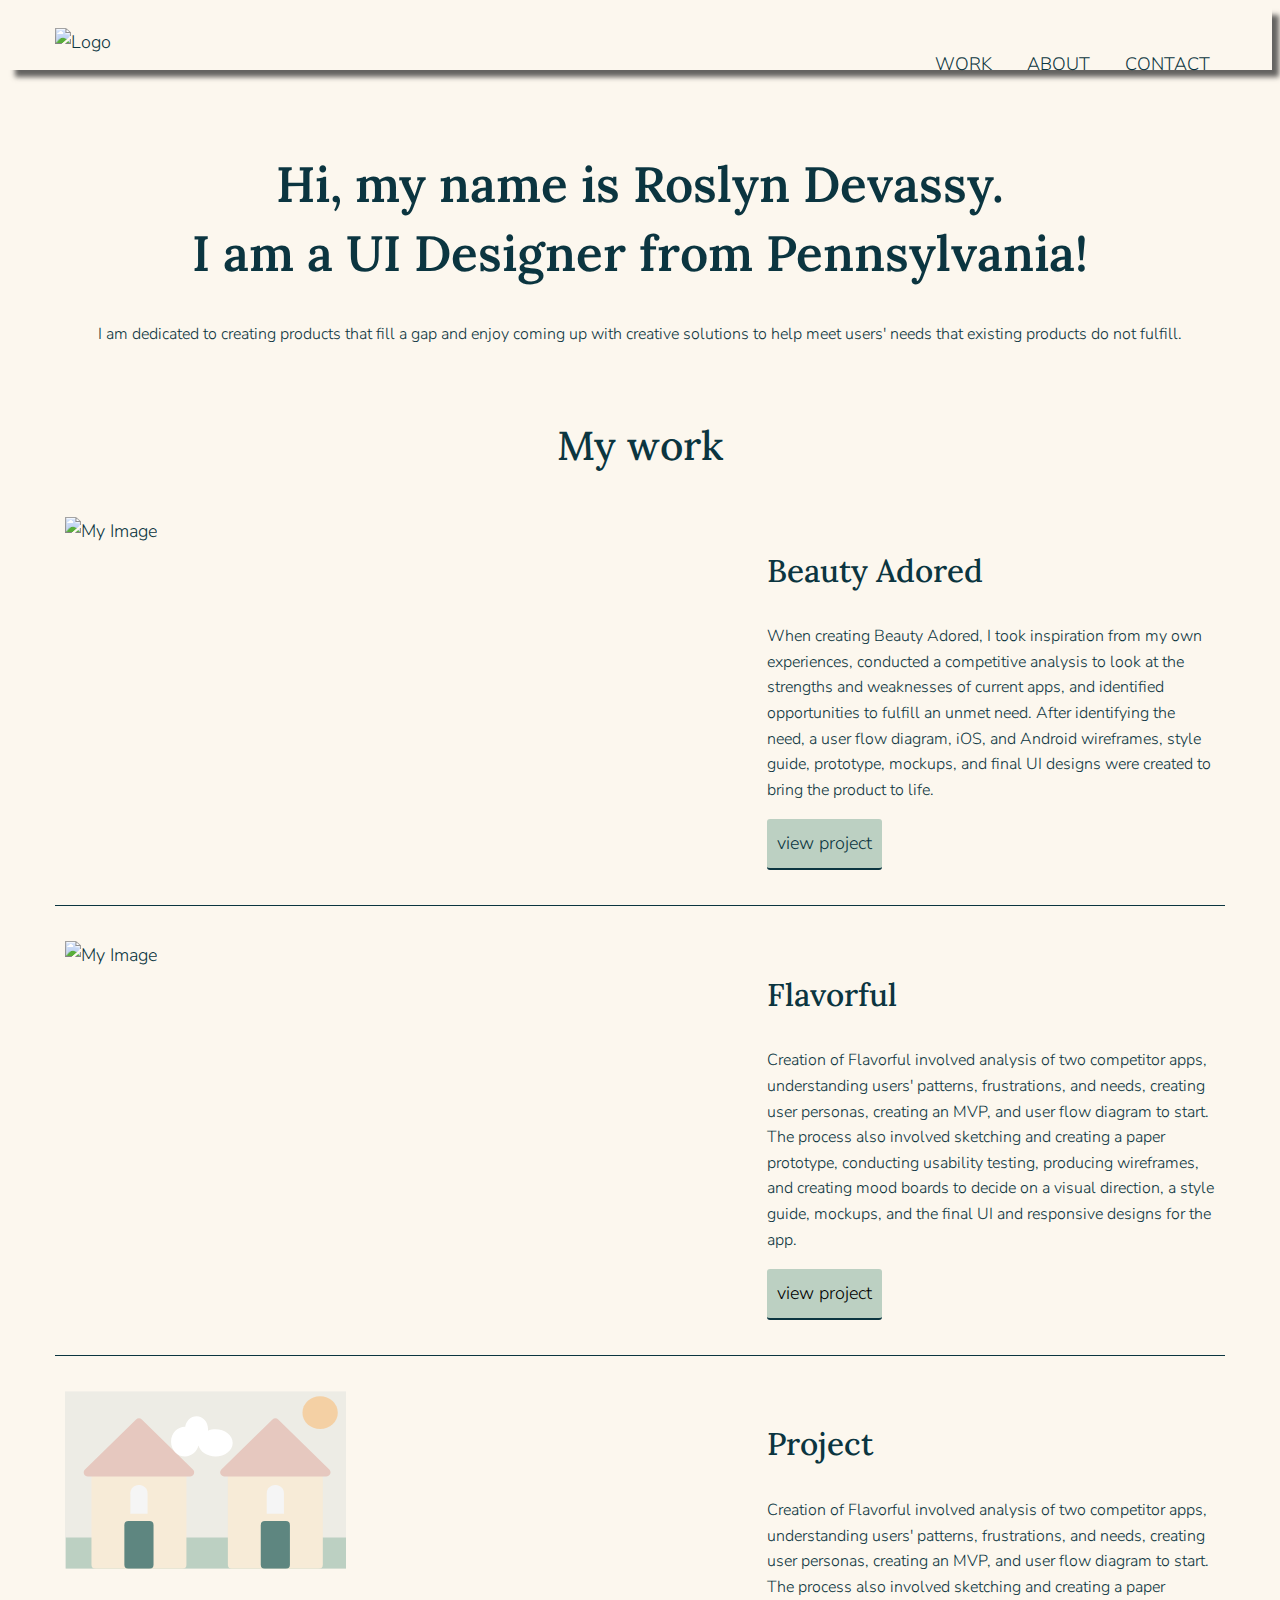
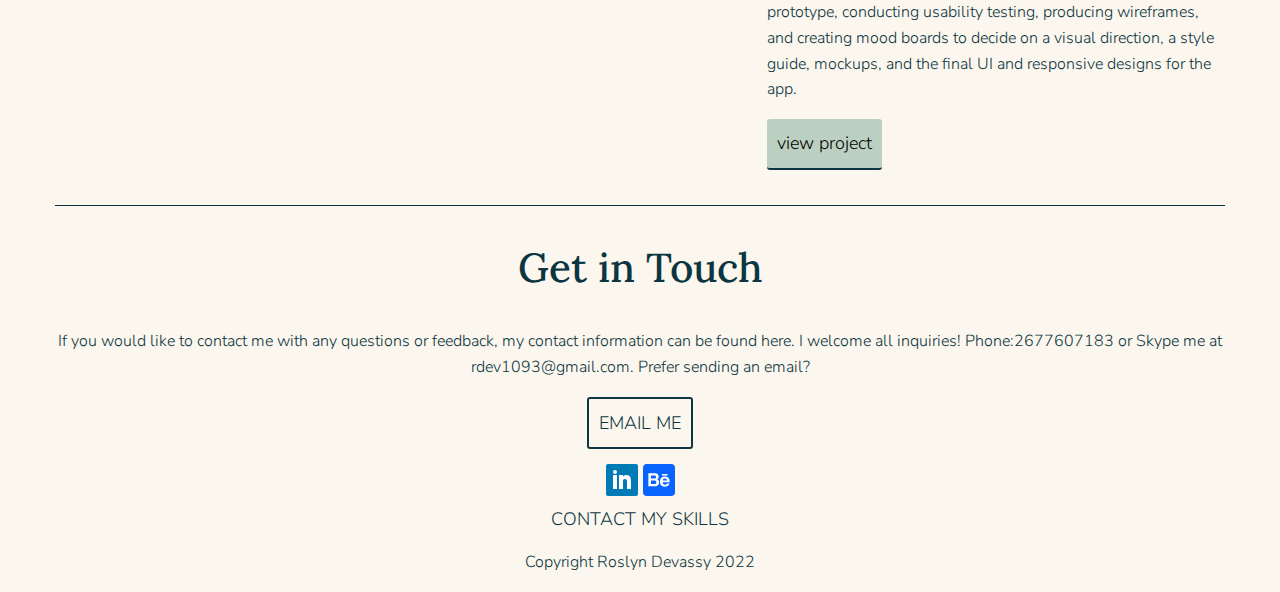
==== commit 19897e5c: "update responsive layout and animation" ====
--- a/index.html
+++ b/index.html
@@ -72,604 +72,29 @@
         <div class="row">
           <div class="col-md-6 col-lg-7">
             <div class="sun">
-              <svg id="about-picture" xmlns="http://www.w3.org/2000/svg" class="berlin-illustration" height="auto" viewBox="0 0 700 505" xmlns:xlink="http://www.w3.org/1999/xlink">
-                <defs>
-                <polygon id="a" points=".06 231.917 .06 .929 688.717 .929 688.717 231.917"></polygon>
-                </defs>
-                <g fill="none" fill-rule="evenodd">
-                <g transform="translate(0 241)" class="cloud-front">
-                <path fill="#1A232C" d="M87.602,29 L87.602,28 C87.326,28.001 87.103,28.024 86.927,28.033 L86.979,29.031 L87.947,28.78 C85.741,20.282 78.041,14.002 68.852,14 C67.858,14 66.904,14.096 65.98,14.231 L66.125,15.22 L67.019,14.772 C62.626,6.015 53.567,0.001 43.102,0 C29.041,0.002 17.524,10.848 16.443,24.632 L17.44,24.71 L17.606,23.724 C16.803,23.589 15.969,23.5 15.102,23.5 C6.817,23.501 0.102,30.215 0.102,38.5 C0.102,46.785 6.817,53.499 15.102,53.5 L87.602,53.5 C94.644,53.499 100.351,47.792 100.352,40.75 C100.351,33.708 94.644,28.001 87.602,28 L87.602,30 C90.573,30 93.254,31.202 95.203,33.149 C97.15,35.097 98.351,37.778 98.352,40.75 C98.351,43.722 97.15,46.403 95.203,48.351 C93.254,50.298 90.573,51.5 87.602,51.5 L15.102,51.5 C11.509,51.5 8.265,50.046 5.909,47.692 C3.555,45.337 2.102,42.093 2.102,38.5 C2.102,34.907 3.555,31.663 5.909,29.308 C8.265,26.954 11.509,25.5 15.102,25.5 C15.831,25.5 16.553,25.575 17.273,25.697 C17.551,25.743 17.832,25.672 18.055,25.499 C18.277,25.325 18.414,25.07 18.436,24.789 C19.436,12.04 30.094,1.998 43.102,2 C52.786,1.999 61.163,7.564 65.231,15.669 C65.425,16.055 65.842,16.272 66.27,16.21 C67.132,16.084 67.988,16 68.852,16 C77.108,15.998 84.027,21.647 86.011,29.283 C86.13,29.741 86.557,30.054 87.031,30.03 C87.27,30.017 87.457,29.999 87.602,30 L87.602,29" transform="translate(38 36)"></path>
-                </g>
-                <path fill="#B5CE6F" d="M646.484,484.382 C646.484,489.501 644.531,494.62 640.627,498.525 C636.722,502.43 631.603,504.382 626.484,504.382 L60.873,504.382 C55.754,504.382 50.636,502.43 46.731,498.525 C42.826,494.62 40.873,489.501 40.873,484.382 L40.873,471.917 L646.484,471.917 L646.484,484.382"></path>
-                <polyline fill="#67C2E2" points="334.824 185.029 101.449 185.029 106.209 195.08 563.438 195.08 568.2 185.029 334.824 185.029"></polyline>
-                <path fill="#1A232C" d="M334.824,185.029 L334.824,184.029 L101.449,184.029 C101.104,184.029 100.788,184.203 100.604,184.494 C100.42,184.785 100.398,185.146 100.545,185.457 L105.306,195.508 C105.471,195.856 105.824,196.079 106.209,196.079 L563.438,196.079 C563.824,196.079 564.177,195.856 564.342,195.508 L569.104,185.457 C569.251,185.146 569.229,184.785 569.045,184.494 C568.861,184.203 568.544,184.029 568.2,184.029 L334.824,184.029 L334.824,186.029 L566.62,186.029 L562.806,194.08 L106.842,194.08 L103.029,186.029 L334.824,186.029 L334.824,185.029"></path>
-                <polygon fill="#296997" points="114.416 218.974 560.222 218.974 560.222 195.08 114.416 195.08"></polygon>
-                <path fill="#1A232C" d="M560.222,218.974 L560.222,217.974 L115.416,217.974 L115.416,196.079 L559.222,196.079 L559.222,218.974 L560.222,218.974 L560.222,217.974 L560.222,218.974 L561.222,218.974 L561.222,195.08 C561.222,194.816 561.115,194.559 560.929,194.372 C560.742,194.186 560.485,194.08 560.222,194.08 L114.416,194.08 C114.152,194.08 113.895,194.186 113.708,194.372 C113.522,194.559 113.416,194.816 113.416,195.08 L113.416,218.974 C113.416,219.237 113.522,219.495 113.708,219.681 C113.895,219.867 114.152,219.974 114.416,219.974 L560.222,219.974 C560.485,219.974 560.742,219.867 560.929,219.681 C561.115,219.495 561.222,219.237 561.222,218.974 L560.222,218.974"></path>
-                <polygon fill="#67C2E2" points="105.85 269.08 573.225 269.08 573.225 233.398 105.85 233.398"></polygon>
-                <path fill="#1A232C" d="M573.225,233.398 L573.225,232.398 L105.85,232.398 C105.587,232.398 105.329,232.505 105.143,232.691 C104.957,232.877 104.85,233.134 104.85,233.398 L104.85,269.08 C104.85,269.344 104.957,269.601 105.143,269.788 C105.329,269.974 105.587,270.08 105.85,270.08 L573.225,270.08 C573.488,270.08 573.745,269.974 573.932,269.788 C574.118,269.601 574.225,269.344 574.225,269.08 L574.225,233.398 C574.225,233.134 574.118,232.877 573.932,232.691 C573.745,232.505 573.488,232.398 573.225,232.398 L573.225,233.398 L572.225,233.398 L572.225,268.08 L106.85,268.08 L106.85,234.398 L573.225,234.398 L573.225,233.398 L572.225,233.398 L573.225,233.398"></path>
-                <polygon fill="#296997" points="116.751 256.508 562.557 256.508 562.557 241.243 116.751 241.243"></polygon>
-                <path fill="#1A232C" d="M562.557,256.508 L562.557,255.508 L117.75,255.508 L117.75,242.243 L561.557,242.243 L561.557,256.508 L562.557,256.508 L562.557,255.508 L562.557,256.508 L563.557,256.508 L563.557,241.243 C563.557,240.979 563.45,240.722 563.264,240.535 C563.078,240.349 562.82,240.243 562.557,240.243 L116.75,240.243 C116.487,240.243 116.23,240.349 116.043,240.535 C115.857,240.722 115.751,240.979 115.751,241.243 L115.751,256.508 C115.751,256.771 115.857,257.029 116.043,257.215 C116.23,257.401 116.487,257.508 116.751,257.508 L562.557,257.508 C562.82,257.508 563.077,257.401 563.264,257.215 C563.45,257.029 563.557,256.771 563.557,256.508 L562.557,256.508"></path>
-                <polygon fill="#67C2E2" points="158.07 218.974 518.563 218.974 518.563 211.858 158.07 211.858"></polygon>
-                <path fill="#1A232C" d="M518.563,211.858 L518.563,210.858 L158.07,210.858 C157.807,210.858 157.549,210.964 157.363,211.151 C157.177,211.337 157.07,211.594 157.07,211.858 L157.07,218.974 C157.07,219.237 157.177,219.495 157.363,219.681 C157.549,219.867 157.807,219.974 158.07,219.974 L518.563,219.974 C518.826,219.974 519.083,219.867 519.27,219.681 C519.456,219.495 519.562,219.237 519.562,218.974 L519.562,211.858 C519.562,211.594 519.456,211.337 519.27,211.151 C519.083,210.964 518.826,210.858 518.563,210.858 L518.563,211.858 L517.563,211.858 L517.563,217.974 L159.07,217.974 L159.07,212.858 L518.563,212.858 L518.563,211.858 L517.563,211.858 L518.563,211.858"></path>
-                <polygon fill="#FBFDFC" points="186.438 211.858 490.194 211.858 490.194 204.741 186.438 204.741"></polygon>
-                <path fill="#1A232C" d="M490.194,204.741 L490.194,203.741 L186.438,203.741 C186.175,203.741 185.917,203.848 185.731,204.034 C185.545,204.221 185.438,204.478 185.438,204.741 L185.438,211.858 C185.438,212.121 185.545,212.379 185.731,212.565 C185.917,212.751 186.175,212.858 186.438,212.858 L490.194,212.858 C490.458,212.858 490.715,212.751 490.902,212.565 C491.088,212.379 491.194,212.121 491.194,211.858 L491.194,204.741 C491.194,204.478 491.088,204.221 490.902,204.034 C490.715,203.848 490.458,203.741 490.194,203.741 L490.194,204.741 L489.194,204.741 L489.194,210.858 L187.438,210.858 L187.438,205.741 L490.194,205.741 L490.194,204.741 L489.194,204.741 L490.194,204.741"></path>
-                <polygon fill="#67C2E2" points="206.805 204.741 469.828 204.741 469.828 197.624 206.805 197.624"></polygon>
-                <path fill="#1A232C" d="M469.828,197.624 L469.828,196.624 L206.805,196.624 C206.541,196.624 206.284,196.731 206.098,196.917 C205.911,197.103 205.805,197.361 205.805,197.624 L205.805,204.741 C205.805,205.005 205.911,205.262 206.098,205.449 C206.284,205.635 206.541,205.741 206.805,205.741 L469.828,205.741 C470.091,205.741 470.349,205.635 470.535,205.449 C470.722,205.262 470.828,205.005 470.828,204.741 L470.828,197.624 C470.828,197.361 470.722,197.103 470.535,196.917 C470.349,196.731 470.091,196.624 469.828,196.624 L469.828,197.624 L468.828,197.624 L468.828,203.741 L207.805,203.741 L207.805,198.624 L469.828,198.624 L469.828,197.624 L468.828,197.624 L469.828,197.624"></path>
-                <polygon fill="#FBFDFC" points="229.521 197.624 447.111 197.624 447.111 190.509 229.521 190.509"></polygon>
-                <path fill="#1A232C" d="M447.111,190.509 L447.111,189.509 L229.521,189.509 C229.258,189.509 229,189.616 228.814,189.802 C228.628,189.988 228.521,190.246 228.521,190.509 L228.521,197.624 C228.521,197.888 228.628,198.145 228.814,198.332 C229,198.518 229.258,198.624 229.521,198.624 L447.111,198.624 C447.375,198.624 447.632,198.518 447.818,198.332 C448.005,198.145 448.111,197.888 448.111,197.624 L448.111,190.509 C448.111,190.246 448.005,189.988 447.818,189.802 C447.632,189.616 447.375,189.509 447.111,189.509 L447.111,190.509 L446.111,190.509 L446.111,196.624 L230.521,196.624 L230.521,191.509 L447.111,191.509 L447.111,190.509 L446.111,190.509 L447.111,190.509"></path>
-                <path fill="#67C2E2" d="M135.607,355.447 C135.163,337.766 134.264,313.326 133.648,297.387 C133.274,287.721 133.004,281.18 133.004,281.18 L108.722,281.18 C108.722,281.18 108.452,287.721 108.079,297.387 C107.462,313.326 106.563,337.766 106.119,355.447 C105.953,362.059 105.85,367.732 105.85,371.653 L105.85,371.654 C105.85,386.117 107.243,424.332 108.089,446.189 C108.457,455.706 108.722,462.126 108.722,462.126 L133.004,462.126 C133.004,462.126 133.269,455.706 133.637,446.189 C134.482,424.332 135.876,386.117 135.876,371.654 L135.876,371.653 C135.876,367.732 135.773,362.059 135.607,355.447"></path>
-                <path fill="#428DAE" d="M133.648 297.387L108.079 297.387C108.452 287.721 108.722 281.18 108.722 281.18L133.004 281.18C133.004 281.18 133.274 287.721 133.648 297.387M135.876 371.654L105.85 371.654 105.85 371.653C105.85 367.732 105.953 362.059 106.119 355.447L135.607 355.447C135.773 362.059 135.876 367.732 135.876 371.653L135.876 371.654M133.004 462.126L108.722 462.126C108.722 462.126 108.457 455.706 108.089 446.189L133.637 446.189C133.269 455.706 133.004 462.126 133.004 462.126"></path>
-                <path fill="#1A232C" d="M109.612,461.199 L132.114,461.199 C132.447,453.007 134.949,390.886 134.949,371.653 C134.949,352.42 132.447,290.299 132.114,282.108 L109.612,282.108 C109.279,290.299 106.778,352.42 106.778,371.653 C106.778,390.886 109.279,453.007 109.612,461.199 Z M133.895,463.054 L107.832,463.054 L107.794,462.164 C107.766,461.466 104.922,392.193 104.922,371.653 C104.922,351.114 107.766,281.839 107.794,281.142 L107.832,280.252 L133.895,280.252 L133.931,281.142 C133.96,281.839 136.804,351.114 136.804,371.653 C136.804,392.193 133.96,461.466 133.931,462.164 L133.895,463.054 L133.895,463.054 Z"></path>
-                <path fill="#1A232C" d="M111.638 281.18L111.638 462.126C111.638 462.679 112.086 463.126 112.638 463.126 113.19 463.126 113.638 462.679 113.638 462.126L113.638 281.18C113.638 280.628 113.19 280.18 112.638 280.18 112.086 280.18 111.638 280.628 111.638 281.18M119.863 281.18L119.863 462.126C119.863 462.679 120.311 463.126 120.863 463.126 121.416 463.126 121.863 462.679 121.863 462.126L121.863 281.18C121.863 280.628 121.416 280.18 120.863 280.18 120.311 280.18 119.863 280.628 119.863 281.18M128.088 281.18L128.088 462.126C128.088 462.679 128.536 463.126 129.088 463.126 129.64 463.126 130.088 462.679 130.088 462.126L130.088 281.18C130.088 280.628 129.64 280.18 129.088 280.18 128.536 280.18 128.088 280.628 128.088 281.18"></path>
-                <path fill="#296997" d="M136.79,277.265 C136.79,279.418 134.675,281.18 132.09,281.18 L109.636,281.18 C107.051,281.18 104.936,279.418 104.936,277.265 C104.936,275.111 107.051,273.349 109.636,273.349 L132.09,273.349 C134.675,273.349 136.79,275.111 136.79,277.265"></path>
-                <path fill="#1A232C" d="M136.79,277.265 L135.79,277.265 C135.789,278.005 135.433,278.704 134.769,279.262 C134.109,279.814 133.155,280.181 132.09,280.18 L109.636,280.18 C108.571,280.181 107.617,279.814 106.956,279.262 C106.293,278.704 105.936,278.005 105.936,277.265 C105.936,276.524 106.293,275.825 106.957,275.267 C107.617,274.715 108.571,274.348 109.636,274.349 L132.09,274.349 C133.155,274.348 134.109,274.716 134.769,275.267 C135.433,275.825 135.789,276.524 135.79,277.265 L137.79,277.265 C137.791,275.851 137.09,274.593 136.049,273.731 C135.006,272.863 133.61,272.35 132.09,272.349 L109.636,272.349 C108.116,272.35 106.72,272.863 105.676,273.731 C104.636,274.593 103.935,275.851 103.936,277.265 C103.935,278.678 104.636,279.937 105.677,280.798 C106.72,281.666 108.116,282.179 109.636,282.18 L132.09,282.18 C133.61,282.179 135.006,281.666 136.049,280.798 C137.09,279.937 137.791,278.678 137.79,277.265 L136.79,277.265"></path>
-                <path fill="#296997" d="M140.775,467.217 C140.775,469.803 138.661,471.917 136.076,471.917 L105.65,471.917 C103.065,471.917 100.951,469.803 100.951,467.217 L100.951,466.825 C100.951,464.241 103.065,462.126 105.65,462.126 L136.076,462.126 C138.661,462.126 140.775,464.241 140.775,466.825 L140.775,467.217"></path>
-                <path fill="#1A232C" d="M140.775,467.217 L139.775,467.217 C139.775,468.235 139.361,469.155 138.688,469.83 C138.013,470.503 137.093,470.917 136.076,470.917 L105.65,470.917 C104.633,470.917 103.713,470.504 103.038,469.83 C102.365,469.155 101.951,468.235 101.951,467.217 L101.951,466.825 C101.951,465.808 102.365,464.889 103.038,464.214 C103.713,463.54 104.633,463.127 105.65,463.126 L136.076,463.126 C137.093,463.127 138.013,463.54 138.688,464.214 C139.362,464.889 139.775,465.808 139.775,466.825 L139.775,467.217 L141.775,467.217 L141.775,466.825 C141.772,463.684 139.217,461.13 136.076,461.126 L105.65,461.126 C102.509,461.13 99.955,463.684 99.951,466.825 L99.951,467.217 C99.954,470.36 102.509,472.914 105.65,472.917 L136.076,472.917 C139.217,472.914 141.772,470.36 141.775,467.217 L140.775,467.217"></path>
-                <path fill="#296997" d="M136.79,458.208 C136.79,460.363 134.675,462.126 132.09,462.126 L109.636,462.126 C107.051,462.126 104.936,460.363 104.936,458.208 C104.936,456.057 107.051,454.292 109.636,454.292 L132.09,454.292 C134.675,454.292 136.79,456.057 136.79,458.208"></path>
-                <path fill="#1A232C" d="M136.79,458.208 L135.79,458.208 C135.789,458.949 135.432,459.649 134.769,460.207 C134.108,460.76 133.154,461.128 132.09,461.126 L109.636,461.126 C108.572,461.128 107.617,460.76 106.957,460.207 C106.293,459.649 105.936,458.949 105.936,458.208 C105.936,457.47 106.293,456.77 106.957,456.212 C107.617,455.659 108.572,455.291 109.636,455.292 L132.09,455.292 C133.154,455.291 134.108,455.659 134.769,456.212 C135.433,456.77 135.789,457.47 135.79,458.208 L137.79,458.208 C137.791,456.796 137.09,455.538 136.05,454.675 C135.006,453.808 133.61,453.294 132.09,453.292 L109.636,453.292 C108.115,453.294 106.719,453.808 105.676,454.675 C104.636,455.538 103.935,456.796 103.936,458.208 C103.935,459.622 104.636,460.881 105.676,461.743 C106.72,462.611 108.116,463.125 109.636,463.126 L132.09,463.126 C133.61,463.125 135.006,462.611 136.05,461.743 C137.09,460.881 137.791,459.622 137.79,458.208 L136.79,458.208"></path>
-                <path fill="#67C2E2" d="M572.471,355.447 C572.025,337.766 571.126,313.326 570.51,297.387 C570.137,287.721 569.867,281.18 569.867,281.18 L545.585,281.18 C545.585,281.18 545.315,287.721 544.942,297.387 C544.326,313.326 543.427,337.766 542.981,355.447 C542.815,362.059 542.713,367.732 542.713,371.653 L542.713,371.654 C542.713,386.117 544.107,424.332 544.952,446.189 C545.32,455.706 545.585,462.126 545.585,462.126 L569.867,462.126 C569.867,462.126 570.132,455.706 570.499,446.189 C571.346,424.332 572.739,386.117 572.739,371.654 L572.739,371.653 C572.739,367.732 572.637,362.059 572.471,355.447"></path>
-                <path fill="#428DAE" d="M569.582 297.387L566.951 297.387 566.951 282.108 568.977 282.108C569.063 284.206 569.29 289.841 569.582 297.387M564.951 297.387L545.871 297.387C546.162 289.841 546.39 284.206 546.476 282.108L564.951 282.108 564.951 297.387M571.8 369.187L566.951 369.187 566.951 356.265 571.562 356.265C571.685 361.272 571.771 365.701 571.8 369.187M564.951 369.187L543.653 369.187C543.684 365.512 543.777 360.79 543.912 355.447L553.551 355.447 553.551 356.265 564.951 356.265 564.951 369.187"></path>
-                <path fill="#1A232C" d="M546.476,461.199 L568.977,461.199 C569.31,453.007 571.812,390.886 571.812,371.653 C571.812,352.42 569.31,290.299 568.977,282.108 L546.476,282.108 C546.142,290.299 543.642,352.42 543.642,371.653 C543.642,390.886 546.142,453.007 546.476,461.199 M570.758,463.054 L544.694,463.054 L544.658,462.164 C544.629,461.466 541.785,392.193 541.785,371.653 C541.785,351.114 544.629,281.839 544.658,281.142 L544.694,280.252 L570.758,280.252 L570.795,281.142 C570.823,281.839 573.667,351.114 573.667,371.653 C573.667,392.193 570.823,461.466 570.795,462.164 L570.758,463.054"></path>
-                <path fill="#1A232C" d="M548.501 281.18L548.501 462.126C548.501 462.679 548.949 463.126 549.501 463.126 550.053 463.126 550.501 462.679 550.501 462.126L550.501 281.18C550.501 280.628 550.053 280.18 549.501 280.18 548.949 280.18 548.501 280.628 548.501 281.18M556.727 281.18L556.727 462.126C556.727 462.679 557.174 463.126 557.727 463.126 558.279 463.126 558.727 462.679 558.727 462.126L558.727 281.18C558.727 280.628 558.279 280.18 557.727 280.18 557.174 280.18 556.727 280.628 556.727 281.18M564.951 281.18L564.951 462.126C564.951 462.679 565.399 463.126 565.951 463.126 566.503 463.126 566.951 462.679 566.951 462.126L566.951 281.18C566.951 280.628 566.503 280.18 565.951 280.18 565.399 280.18 564.951 280.628 564.951 281.18"></path>
-                <path fill="#296997" d="M573.653,277.265 C573.653,279.418 571.537,281.18 568.953,281.18 L546.499,281.18 C543.915,281.18 541.799,279.418 541.799,277.265 C541.799,275.111 543.915,273.349 546.499,273.349 L568.953,273.349 C571.537,273.349 573.653,275.111 573.653,277.265"></path>
-                <path fill="#1A232C" d="M573.653,277.265 L572.653,277.265 C572.653,278.005 572.296,278.704 571.632,279.262 C570.972,279.814 570.017,280.181 568.953,280.18 L546.499,280.18 C545.435,280.181 544.48,279.814 543.82,279.262 C543.156,278.704 542.8,278.005 542.799,277.265 C542.8,276.525 543.156,275.825 543.82,275.267 C544.481,274.715 545.435,274.348 546.499,274.349 L568.953,274.349 C570.017,274.348 570.972,274.715 571.632,275.267 C572.296,275.825 572.653,276.525 572.653,277.265 L574.653,277.265 C574.654,275.851 573.953,274.593 572.912,273.731 C571.869,272.863 570.473,272.35 568.953,272.349 L546.499,272.349 C544.979,272.35 543.583,272.863 542.54,273.731 C541.499,274.593 540.798,275.851 540.799,277.265 C540.798,278.679 541.499,279.937 542.54,280.798 C543.583,281.666 544.979,282.179 546.499,282.18 L568.953,282.18 C570.473,282.179 571.869,281.666 572.912,280.798 C573.953,279.937 574.654,278.679 574.653,277.265 L573.653,277.265"></path>
-                <path fill="#296997" d="M577.639,467.217 C577.639,469.803 575.524,471.917 572.938,471.917 L542.514,471.917 C539.929,471.917 537.813,469.803 537.813,467.217 L537.813,466.825 C537.813,464.241 539.929,462.126 542.514,462.126 L572.938,462.126 C575.524,462.126 577.639,464.241 577.639,466.825 L577.639,467.217"></path>
-                <path fill="#1A232C" d="M577.639,467.217 L576.639,467.217 C576.638,468.235 576.225,469.155 575.551,469.83 C574.876,470.503 573.956,470.917 572.938,470.917 L542.514,470.917 C541.497,470.917 540.576,470.503 539.901,469.83 C539.227,469.155 538.814,468.234 538.813,467.217 L538.813,466.825 C538.814,465.808 539.227,464.889 539.901,464.214 C540.576,463.54 541.497,463.127 542.514,463.126 L572.938,463.126 C573.956,463.127 574.876,463.54 575.551,464.214 C576.225,464.888 576.638,465.808 576.639,466.825 L576.639,467.217 L578.639,467.217 L578.639,466.825 C578.635,463.684 576.081,461.13 572.938,461.126 L542.514,461.126 C539.372,461.13 536.817,463.684 536.813,466.825 L536.813,467.217 C536.817,470.36 539.372,472.914 542.514,472.917 L572.938,472.917 C576.081,472.914 578.635,470.359 578.639,467.217 L577.639,467.217"></path>
-                <path fill="#296997" d="M573.653,458.208 C573.653,460.363 571.537,462.126 568.953,462.126 L546.499,462.126 C543.915,462.126 541.799,460.363 541.799,458.208 C541.799,456.057 543.915,454.292 546.499,454.292 L568.953,454.292 C571.537,454.292 573.653,456.057 573.653,458.208"></path>
-                <path fill="#1A232C" d="M573.653,458.208 L572.653,458.208 C572.653,458.949 572.296,459.649 571.632,460.207 C570.971,460.76 570.017,461.128 568.953,461.126 L546.499,461.126 C545.435,461.128 544.481,460.76 543.82,460.207 C543.157,459.649 542.799,458.949 542.799,458.208 C542.799,457.47 543.156,456.77 543.82,456.212 C544.481,455.659 545.435,455.291 546.499,455.292 L568.953,455.292 C570.017,455.291 570.971,455.659 571.632,456.212 C572.296,456.77 572.653,457.47 572.653,458.208 L574.653,458.208 C574.654,456.796 573.953,455.538 572.912,454.675 C571.869,453.808 570.473,453.294 568.953,453.292 L546.499,453.292 C544.979,453.294 543.583,453.808 542.54,454.675 C541.499,455.538 540.798,456.796 540.799,458.208 C540.798,459.622 541.499,460.881 542.54,461.743 C543.583,462.611 544.979,463.125 546.499,463.126 L568.953,463.126 C570.473,463.125 571.869,462.611 572.912,461.743 C573.953,460.881 574.654,459.622 574.653,458.208 L573.653,458.208"></path>
-                <path fill="#67C2E2" d="M485.098,355.447 C484.654,337.766 483.753,313.326 483.137,297.387 C482.764,287.721 482.494,281.18 482.494,281.18 L458.213,281.18 C458.213,281.18 457.942,287.721 457.569,297.387 C456.953,313.326 456.055,337.766 455.608,355.447 C455.443,362.059 455.34,367.732 455.34,371.653 L455.34,371.654 C455.34,386.117 456.733,424.332 457.58,446.189 C457.948,455.706 458.213,462.126 458.213,462.126 L482.494,462.126 C482.494,462.126 482.759,455.706 483.126,446.189 C483.973,424.332 485.366,386.117 485.366,371.654 L485.366,371.653 C485.366,367.732 485.265,362.059 485.098,355.447"></path>
-                <path fill="#428DAE" d="M483.137 297.387L457.569 297.387C457.942 287.721 458.213 281.18 458.213 281.18L482.494 281.18C482.494 281.18 482.764 287.721 483.137 297.387M485.355 369.187L455.351 369.187C455.382 365.502 455.475 360.78 455.608 355.447L485.098 355.447C485.232 360.78 485.325 365.502 485.355 369.187"></path>
-                <path fill="#1A232C" d="M459.103,461.199 L481.605,461.199 C481.938,453.007 484.439,390.886 484.439,371.653 C484.439,352.42 481.938,290.299 481.605,282.108 L459.103,282.108 C458.769,290.299 456.268,352.42 456.268,371.653 C456.268,390.886 458.769,453.007 459.103,461.199 Z M483.386,463.054 L457.321,463.054 L457.285,462.164 C457.256,461.466 454.412,392.193 454.412,371.653 C454.412,351.114 457.256,281.839 457.285,281.142 L457.321,280.252 L483.386,280.252 L483.422,281.142 C483.45,281.839 486.294,351.114 486.294,371.653 C486.294,392.193 483.45,461.466 483.422,462.164 L483.386,463.054 L483.386,463.054 Z"></path>
-                <path fill="#1A232C" d="M461.128 281.18L461.128 462.126C461.128 462.679 461.576 463.126 462.128 463.126 462.68 463.126 463.128 462.679 463.128 462.126L463.128 281.18C463.128 280.628 462.68 280.18 462.128 280.18 461.576 280.18 461.128 280.628 461.128 281.18M469.354 281.18L469.354 462.126C469.354 462.679 469.801 463.126 470.354 463.126 470.906 463.126 471.354 462.679 471.354 462.126L471.354 281.18C471.354 280.628 470.906 280.18 470.354 280.18 469.801 280.18 469.354 280.628 469.354 281.18M477.578 281.18L477.578 462.126C477.578 462.679 478.026 463.126 478.578 463.126 479.13 463.126 479.578 462.679 479.578 462.126L479.578 281.18C479.578 280.628 479.13 280.18 478.578 280.18 478.026 280.18 477.578 280.628 477.578 281.18"></path>
-                <path fill="#296997" d="M486.281,277.265 C486.281,279.418 484.164,281.18 481.58,281.18 L459.126,281.18 C456.542,281.18 454.426,279.418 454.426,277.265 C454.426,275.111 456.542,273.349 459.126,273.349 L481.58,273.349 C484.164,273.349 486.281,275.111 486.281,277.265"></path>
-                <path fill="#1A232C" d="M486.281,277.265 L485.281,277.265 C485.281,278.005 484.924,278.704 484.26,279.262 C483.599,279.814 482.644,280.181 481.58,280.18 L459.126,280.18 C458.062,280.181 457.107,279.814 456.447,279.262 C455.783,278.704 455.427,278.005 455.426,277.265 C455.427,276.525 455.783,275.825 456.447,275.267 C457.108,274.715 458.062,274.348 459.126,274.349 L481.58,274.349 C482.644,274.348 483.599,274.716 484.26,275.268 C484.924,275.825 485.281,276.525 485.281,277.265 L487.281,277.265 C487.282,275.851 486.58,274.593 485.54,273.731 C484.496,272.863 483.1,272.35 481.58,272.349 L459.126,272.349 C457.606,272.35 456.21,272.863 455.167,273.731 C454.126,274.593 453.425,275.851 453.426,277.265 C453.425,278.679 454.126,279.937 455.167,280.798 C456.21,281.666 457.606,282.179 459.126,282.18 L481.58,282.18 C483.1,282.179 484.496,281.666 485.54,280.799 C486.58,279.937 487.282,278.679 487.281,277.265 L486.281,277.265"></path>
-                <path fill="#296997" d="M490.266,467.217 C490.266,469.803 488.151,471.917 485.565,471.917 L455.141,471.917 C452.556,471.917 450.44,469.803 450.44,467.217 L450.44,466.825 C450.44,464.241 452.556,462.126 455.141,462.126 L485.565,462.126 C488.151,462.126 490.266,464.241 490.266,466.825 L490.266,467.217"></path>
-                <path fill="#1A232C" d="M490.266,467.217 L489.266,467.217 C489.265,468.235 488.852,469.155 488.178,469.83 C487.503,470.503 486.583,470.917 485.565,470.917 L455.141,470.917 C454.124,470.917 453.203,470.503 452.528,469.83 C451.854,469.155 451.441,468.234 451.44,467.217 L451.44,466.825 C451.441,465.808 451.854,464.889 452.528,464.214 C453.203,463.54 454.124,463.127 455.141,463.126 L485.565,463.126 C486.583,463.127 487.503,463.54 488.178,464.214 C488.852,464.888 489.265,465.808 489.266,466.825 L489.266,467.217 L491.266,467.217 L491.266,466.825 C491.262,463.684 488.708,461.13 485.565,461.126 L455.141,461.126 C451.999,461.13 449.444,463.684 449.44,466.825 L449.44,467.217 C449.444,470.36 451.999,472.914 455.141,472.917 L485.565,472.917 C488.708,472.914 491.262,470.359 491.266,467.217 L490.266,467.217"></path>
-                <path fill="#296997" d="M486.281,458.208 C486.281,460.363 484.164,462.126 481.58,462.126 L459.126,462.126 C456.542,462.126 454.426,460.363 454.426,458.208 C454.426,456.057 456.542,454.292 459.126,454.292 L481.58,454.292 C484.164,454.292 486.281,456.057 486.281,458.208"></path>
-                <path fill="#1A232C" d="M486.281,458.208 L485.281,458.208 C485.281,458.949 484.923,459.649 484.26,460.207 C483.599,460.76 482.644,461.128 481.58,461.126 L459.126,461.126 C458.062,461.128 457.108,460.76 456.447,460.207 C455.784,459.649 455.427,458.949 455.426,458.208 C455.426,457.47 455.783,456.77 456.447,456.212 C457.108,455.659 458.062,455.291 459.126,455.292 L481.58,455.292 C482.644,455.291 483.598,455.659 484.26,456.212 C484.924,456.77 485.281,457.47 485.281,458.208 L487.281,458.208 C487.282,456.795 486.58,455.538 485.54,454.675 C484.496,453.808 483.1,453.294 481.58,453.292 L459.126,453.292 C457.606,453.294 456.21,453.808 455.167,454.675 C454.126,455.538 453.425,456.796 453.426,458.208 C453.425,459.622 454.126,460.881 455.167,461.743 C456.21,462.611 457.606,463.125 459.126,463.126 L481.58,463.126 C483.1,463.125 484.496,462.611 485.54,461.743 C486.581,460.881 487.282,459.622 487.281,458.208 L486.281,458.208"></path>
-                <path fill="#67C2E2" d="M397.726,354.466 C397.28,336.787 396.381,312.346 395.765,296.407 C395.392,286.742 395.122,280.2 395.122,280.2 L370.84,280.2 C370.84,280.2 370.57,286.742 370.197,296.407 C369.581,312.346 368.682,336.787 368.236,354.466 C368.07,361.078 367.968,366.751 367.968,370.672 L367.968,370.673 C367.968,385.136 369.361,423.352 370.207,445.208 C370.575,454.726 370.84,461.146 370.84,461.146 L395.122,461.146 C395.122,461.146 395.386,454.726 395.754,445.208 C396.601,423.352 397.994,385.136 397.994,370.673 L397.994,370.672 C397.994,366.751 397.892,361.078 397.726,354.466"></path>
-                <path fill="#428DAE" d="M394.837 296.407L392.206 296.407 392.206 281.127 394.233 281.127C394.318 283.225 394.545 288.861 394.837 296.407L394.837 296.407zM383.981 296.407L390.206 296.407 390.206 281.127 383.981 281.127 383.981 296.407zM375.756 296.407L381.98 296.407 381.98 281.127 375.756 281.127 375.756 296.407zM373.756 296.407L371.126 296.407C371.417 288.861 371.645 283.225 371.73 281.127L373.756 281.127 373.756 296.407 373.756 296.407zM397.062 369.187L392.206 369.187 392.206 354.466 396.796 354.466C396.943 360.298 397.041 365.389 397.062 369.187L397.062 369.187zM383.981 369.187L390.206 369.187 390.206 354.466 383.981 354.466 383.981 369.187zM375.756 369.187L381.98 369.187 381.98 354.466 375.756 354.466 375.756 369.187zM373.756 369.187L368.9 369.187C368.921 365.389 369.019 360.298 369.166 354.466L373.756 354.466 373.756 369.187 373.756 369.187z"></path>
-                <path fill="#1A232C" d="M371.73,460.218 L394.233,460.218 C394.565,452.027 397.066,389.906 397.066,370.672 C397.066,351.44 394.565,289.319 394.233,281.127 L371.73,281.127 C371.397,289.319 368.895,351.44 368.895,370.672 C368.895,389.906 371.397,452.027 371.73,460.218 M396.013,462.074 L369.949,462.074 L369.912,461.184 C369.884,460.486 367.04,391.212 367.04,370.672 C367.04,350.133 369.884,280.859 369.912,280.162 L369.949,279.272 L396.013,279.272 L396.05,280.162 C396.078,280.859 398.922,350.133 398.922,370.672 C398.922,391.212 396.078,460.486 396.05,461.184 L396.013,462.074"></path>
-                <path fill="#1A232C" d="M373.756 280.2L373.756 461.146C373.756 461.698 374.203 462.146 374.756 462.146 375.308 462.146 375.756 461.698 375.756 461.146L375.756 280.2C375.756 279.647 375.308 279.2 374.756 279.2 374.203 279.2 373.756 279.647 373.756 280.2M381.98 280.2L381.98 461.146C381.98 461.698 382.428 462.146 382.98 462.146 383.533 462.146 383.981 461.698 383.981 461.146L383.981 280.2C383.981 279.647 383.533 279.2 382.98 279.2 382.428 279.2 381.98 279.647 381.98 280.2M390.206 280.2L390.206 461.146C390.206 461.698 390.654 462.146 391.206 462.146 391.758 462.146 392.206 461.698 392.206 461.146L392.206 280.2C392.206 279.647 391.758 279.2 391.206 279.2 390.654 279.2 390.206 279.647 390.206 280.2"></path>
-                <path fill="#296997" d="M398.908,276.285 C398.908,278.439 396.792,280.2 394.208,280.2 L371.754,280.2 C369.17,280.2 367.053,278.439 367.053,276.285 C367.053,274.13 369.17,272.369 371.754,272.369 L394.208,272.369 C396.792,272.369 398.908,274.13 398.908,276.285"></path>
-                <path fill="#1A232C" d="M398.908,276.285 L397.908,276.285 C397.907,277.025 397.551,277.724 396.887,278.281 C396.227,278.833 395.272,279.201 394.208,279.2 L371.754,279.2 C370.69,279.201 369.735,278.833 369.074,278.281 C368.41,277.724 368.053,277.025 368.053,276.285 C368.053,275.544 368.41,274.845 369.074,274.287 C369.735,273.735 370.69,273.367 371.754,273.369 L394.208,273.369 C395.272,273.367 396.227,273.735 396.887,274.287 C397.551,274.844 397.907,275.544 397.908,276.285 L399.908,276.285 C399.909,274.871 399.208,273.612 398.167,272.75 C397.124,271.883 395.728,271.37 394.208,271.369 L371.754,271.369 C370.234,271.37 368.838,271.883 367.794,272.75 C366.754,273.612 366.052,274.871 366.053,276.285 C366.052,277.699 366.754,278.957 367.795,279.818 C368.838,280.686 370.234,281.198 371.754,281.2 L394.208,281.2 C395.728,281.198 397.123,280.686 398.167,279.818 C399.208,278.957 399.909,277.698 399.908,276.285 L398.908,276.285"></path>
-                <path fill="#296997" d="M402.894,466.237 C402.894,468.823 400.779,470.937 398.193,470.937 L367.768,470.937 C365.183,470.937 363.068,468.823 363.068,466.237 L363.068,465.844 C363.068,463.26 365.183,461.146 367.768,461.146 L398.193,461.146 C400.779,461.146 402.894,463.26 402.894,465.844 L402.894,466.237"></path>
-                <path fill="#1A232C" d="M402.894,466.237 L401.894,466.237 C401.893,467.254 401.48,468.174 400.806,468.849 C400.131,469.523 399.211,469.937 398.193,469.937 L367.768,469.937 C366.751,469.937 365.831,469.523 365.156,468.849 C364.482,468.174 364.069,467.254 364.068,466.237 L364.068,465.844 C364.069,464.828 364.482,463.908 365.156,463.233 C365.831,462.56 366.751,462.146 367.768,462.146 L398.193,462.146 C399.211,462.146 400.131,462.56 400.806,463.233 C401.48,463.908 401.893,464.828 401.894,465.844 L401.894,466.237 L403.894,466.237 L403.894,465.844 C403.89,462.703 401.336,460.15 398.193,460.146 L367.768,460.146 C364.626,460.15 362.072,462.703 362.068,465.844 L362.068,466.237 C362.072,469.379 364.626,471.933 367.768,471.937 L398.193,471.937 C401.336,471.933 403.89,469.379 403.894,466.237 L402.894,466.237"></path>
-                <path fill="#296997" d="M398.908,457.228 C398.908,459.382 396.792,461.146 394.208,461.146 L371.754,461.146 C369.17,461.146 367.053,459.382 367.053,457.228 C367.053,455.077 369.17,453.312 371.754,453.312 L394.208,453.312 C396.792,453.312 398.908,455.077 398.908,457.228"></path>
-                <path fill="#1A232C" d="M398.908,457.228 L397.908,457.228 C397.908,457.968 397.55,458.669 396.887,459.226 C396.226,459.779 395.272,460.147 394.208,460.146 L371.754,460.146 C370.69,460.147 369.736,459.779 369.074,459.226 C368.411,458.668 368.053,457.968 368.053,457.228 C368.053,456.489 368.41,455.789 369.074,455.231 C369.736,454.679 370.69,454.311 371.754,454.312 L394.208,454.312 C395.272,454.311 396.226,454.679 396.887,455.231 C397.551,455.789 397.908,456.489 397.908,457.228 L399.908,457.228 C399.909,455.815 399.208,454.557 398.167,453.695 C397.124,452.827 395.728,452.313 394.208,452.312 L371.754,452.312 C370.234,452.313 368.838,452.827 367.794,453.695 C366.754,454.557 366.052,455.815 366.053,457.228 C366.052,458.642 366.753,459.901 367.794,460.763 C368.838,461.631 370.234,462.145 371.754,462.146 L394.208,462.146 C395.728,462.145 397.124,461.631 398.167,460.763 C399.208,459.9 399.909,458.642 399.908,457.228 L398.908,457.228"></path>
-                <path fill="#67C2E2" d="M310.353,354.466 C309.908,336.787 309.009,312.346 308.393,296.407 C308.019,286.742 307.75,280.2 307.75,280.2 L283.467,280.2 C283.467,280.2 283.198,286.742 282.824,296.407 C282.208,312.346 281.309,336.787 280.864,354.466 C280.698,361.078 280.596,366.751 280.596,370.672 L280.596,370.673 C280.596,385.136 281.989,423.352 282.834,445.208 C283.202,454.726 283.467,461.146 283.467,461.146 L307.75,461.146 C307.75,461.146 308.014,454.726 308.382,445.208 C309.228,423.352 310.622,385.136 310.622,370.673 L310.622,370.672 C310.622,366.751 310.518,361.078 310.353,354.466"></path>
-                <path fill="#428DAE" d="M308.393 296.407L282.824 296.407C283.198 286.742 283.467 280.2 283.467 280.2L307.75 280.2C307.75 280.2 308.019 286.742 308.393 296.407M310.617 369.187L280.6 369.187C280.621 365.377 280.718 360.285 280.864 354.466L310.353 354.466C310.498 360.285 310.596 365.377 310.617 369.187"></path>
-                <path fill="#1A232C" d="M284.357,460.218 L306.86,460.218 C307.193,452.027 309.694,389.906 309.694,370.672 C309.694,351.44 307.193,289.319 306.86,281.127 L284.357,281.127 C284.024,289.319 281.523,351.44 281.523,370.672 C281.523,389.906 284.024,452.027 284.357,460.218 Z M308.639,462.074 L282.576,462.074 L282.54,461.184 C282.511,460.486 279.668,391.212 279.668,370.672 C279.668,350.133 282.511,280.859 282.54,280.162 L282.576,279.272 L308.639,279.272 L308.677,280.162 C308.706,280.859 311.549,350.133 311.549,370.672 C311.549,391.212 308.706,460.486 308.677,461.184 L308.639,462.074 L308.639,462.074 Z"></path>
-                <path fill="#1A232C" d="M286.383 280.2L286.383 461.146C286.383 461.698 286.831 462.146 287.383 462.146 287.936 462.146 288.383 461.698 288.383 461.146L288.383 280.2C288.383 279.647 287.936 279.2 287.383 279.2 286.831 279.2 286.383 279.647 286.383 280.2M294.608 280.2L294.608 461.146C294.608 461.698 295.056 462.146 295.608 462.146 296.161 462.146 296.608 461.698 296.608 461.146L296.608 280.2C296.608 279.647 296.161 279.2 295.608 279.2 295.056 279.2 294.608 279.647 294.608 280.2M302.834 280.2L302.834 461.146C302.834 461.698 303.281 462.146 303.834 462.146 304.386 462.146 304.834 461.698 304.834 461.146L304.834 280.2C304.834 279.647 304.386 279.2 303.834 279.2 303.281 279.2 302.834 279.647 302.834 280.2"></path>
-                <path fill="#296997" d="M311.535,276.285 C311.535,278.439 309.42,280.2 306.836,280.2 L284.381,280.2 C281.797,280.2 279.681,278.439 279.681,276.285 C279.681,274.13 281.797,272.369 284.381,272.369 L306.836,272.369 C309.42,272.369 311.535,274.13 311.535,276.285"></path>
-                <path fill="#1A232C" d="M311.535,276.285 L310.535,276.285 C310.534,277.025 310.177,277.724 309.514,278.282 C308.854,278.833 307.901,279.201 306.836,279.2 L284.381,279.2 C283.316,279.201 282.362,278.833 281.702,278.281 C281.038,277.724 280.681,277.025 280.681,276.285 C280.681,275.544 281.038,274.844 281.702,274.287 C282.362,273.735 283.317,273.367 284.381,273.369 L306.836,273.369 C307.9,273.367 308.854,273.735 309.514,274.287 C310.177,274.844 310.534,275.544 310.535,276.285 L312.535,276.285 C312.535,274.871 311.835,273.613 310.795,272.75 C309.751,271.883 308.356,271.37 306.836,271.369 L284.381,271.369 C282.861,271.37 281.465,271.883 280.422,272.75 C279.381,273.612 278.68,274.871 278.681,276.285 C278.68,277.698 279.381,278.957 280.422,279.818 C281.465,280.686 282.861,281.198 284.381,281.2 L306.836,281.2 C308.356,281.198 309.751,280.685 310.794,279.818 C311.835,278.956 312.535,277.698 312.535,276.285 L311.535,276.285"></path>
-                <path fill="#296997" d="M315.522,466.237 C315.522,468.823 313.407,470.937 310.821,470.937 L280.396,470.937 C277.811,470.937 275.696,468.823 275.696,466.237 L275.696,465.844 C275.696,463.26 277.811,461.146 280.396,461.146 L310.821,461.146 C313.407,461.146 315.522,463.26 315.522,465.844 L315.522,466.237"></path>
-                <path fill="#1A232C" d="M315.522,466.237 L314.522,466.237 C314.521,467.254 314.108,468.174 313.434,468.849 C312.759,469.523 311.838,469.937 310.821,469.937 L280.396,469.937 C279.379,469.937 278.458,469.523 277.783,468.849 C277.11,468.174 276.696,467.254 276.696,466.237 L276.696,465.844 C276.696,464.828 277.11,463.908 277.783,463.233 C278.458,462.56 279.379,462.146 280.396,462.146 L310.821,462.146 C311.838,462.146 312.759,462.56 313.434,463.233 C314.108,463.908 314.521,464.828 314.522,465.844 L314.522,466.237 L316.521,466.237 L316.521,465.844 C316.518,462.703 313.963,460.15 310.821,460.146 L280.396,460.146 C277.254,460.15 274.7,462.703 274.696,465.844 L274.696,466.237 C274.699,469.379 277.254,471.933 280.396,471.937 L310.821,471.937 C313.963,471.933 316.518,469.379 316.521,466.237 L315.522,466.237"></path>
-                <path fill="#296997" d="M311.535,457.228 C311.535,459.382 309.42,461.146 306.836,461.146 L284.381,461.146 C281.797,461.146 279.681,459.382 279.681,457.228 C279.681,455.077 281.797,453.312 284.381,453.312 L306.836,453.312 C309.42,453.312 311.535,455.077 311.535,457.228"></path>
-                <path fill="#1A232C" d="M311.535,457.228 L310.535,457.228 C310.534,457.969 310.177,458.669 309.514,459.227 C308.854,459.779 307.9,460.147 306.836,460.146 L284.381,460.146 C283.317,460.147 282.363,459.779 281.702,459.227 C281.038,458.669 280.681,457.968 280.681,457.228 C280.681,456.489 281.038,455.789 281.702,455.231 C282.363,454.679 283.317,454.311 284.381,454.312 L306.836,454.312 C307.9,454.311 308.854,454.679 309.514,455.231 C310.177,455.789 310.534,456.489 310.535,457.228 L312.535,457.228 C312.535,455.815 311.835,454.558 310.795,453.695 C309.752,452.827 308.356,452.313 306.836,452.312 L284.381,452.312 C282.861,452.313 281.465,452.827 280.422,453.695 C279.381,454.557 278.68,455.815 278.681,457.228 C278.68,458.642 279.381,459.9 280.422,460.763 C281.465,461.631 282.861,462.145 284.381,462.146 L306.836,462.146 C308.356,462.145 309.752,461.631 310.795,460.763 C311.835,459.9 312.535,458.641 312.535,457.228 L311.535,457.228"></path>
-                <path fill="#67C2E2" d="M222.981,354.466 C222.535,336.787 221.636,312.346 221.02,296.407 C220.647,286.742 220.377,280.2 220.377,280.2 L196.094,280.2 C196.094,280.2 195.825,286.742 195.452,296.407 C194.835,312.346 193.936,336.787 193.491,354.466 C193.325,361.078 193.223,366.751 193.223,370.672 L193.223,370.673 C193.223,385.136 194.616,423.352 195.462,445.208 C195.83,454.726 196.094,461.146 196.094,461.146 L220.377,461.146 C220.377,461.146 220.642,454.726 221.009,445.208 C221.855,423.352 223.249,385.136 223.249,370.673 L223.249,370.672 C223.249,366.751 223.146,361.078 222.981,354.466"></path>
-                <path fill="#428DAE" d="M220.091 296.407L209.236 296.407 209.236 281.127 219.487 281.127C219.573 283.225 219.8 288.861 220.091 296.407L220.091 296.407zM201.011 296.407L207.236 296.407 207.236 281.127 201.011 281.127 201.011 296.407zM199.011 296.407L196.381 296.407C196.672 288.861 196.899 283.225 196.985 281.127L199.011 281.127 199.011 296.407 199.011 296.407zM222.317 369.187L209.236 369.187 209.236 356.265 221.923 356.265 221.923 354.466 222.051 354.466C222.198 360.298 222.296 365.389 222.317 369.187L222.317 369.187zM201.011 369.187L207.236 369.187 207.236 356.265 201.011 356.265 201.011 369.187zM199.011 369.187L194.155 369.187C194.174 365.784 194.255 361.345 194.377 356.265L199.011 356.265 199.011 369.187 199.011 369.187z"></path>
-                <path fill="#1A232C" d="M196.985,460.218 L219.487,460.218 C219.82,452.027 222.321,389.906 222.321,370.672 C222.321,351.44 219.82,289.319 219.487,281.127 L196.985,281.127 C196.651,289.319 194.151,351.44 194.151,370.672 C194.151,389.906 196.651,452.027 196.985,460.218 M221.267,462.074 L195.204,462.074 L195.167,461.184 C195.138,460.486 192.295,391.212 192.295,370.672 C192.295,350.133 195.138,280.859 195.167,280.162 L195.204,279.272 L221.267,279.272 L221.305,280.162 C221.334,280.859 224.177,350.133 224.177,370.672 C224.177,391.212 221.334,460.486 221.305,461.184 L221.267,462.074"></path>
-                <path fill="#1A232C" d="M199.011 280.2L199.011 461.146C199.011 461.698 199.458 462.146 200.011 462.146 200.563 462.146 201.011 461.698 201.011 461.146L201.011 280.2C201.011 279.647 200.563 279.2 200.011 279.2 199.458 279.2 199.011 279.647 199.011 280.2M207.236 280.2L207.236 461.146C207.236 461.698 207.684 462.146 208.236 462.146 208.788 462.146 209.236 461.698 209.236 461.146L209.236 280.2C209.236 279.647 208.788 279.2 208.236 279.2 207.684 279.2 207.236 279.647 207.236 280.2M215.461 280.2L215.461 461.146C215.461 461.698 215.909 462.146 216.461 462.146 217.013 462.146 217.461 461.698 217.461 461.146L217.461 280.2C217.461 279.647 217.013 279.2 216.461 279.2 215.909 279.2 215.461 279.647 215.461 280.2"></path>
-                <path fill="#296997" d="M224.162,276.285 C224.162,278.439 222.047,280.2 219.463,280.2 L197.008,280.2 C194.424,280.2 192.308,278.439 192.308,276.285 C192.308,274.13 194.424,272.369 197.008,272.369 L219.463,272.369 C222.047,272.369 224.162,274.13 224.162,276.285"></path>
-                <path fill="#1A232C" d="M224.162,276.285 L223.162,276.285 C223.161,277.025 222.805,277.724 222.142,278.282 C221.482,278.833 220.528,279.201 219.463,279.2 L197.008,279.2 C195.944,279.201 194.99,278.833 194.329,278.281 C193.665,277.724 193.308,277.025 193.308,276.285 C193.308,275.544 193.665,274.845 194.329,274.287 C194.99,273.735 195.944,273.367 197.008,273.369 L219.463,273.369 C220.528,273.367 221.481,273.735 222.142,274.287 C222.805,274.844 223.161,275.544 223.162,276.285 L225.162,276.285 C225.163,274.871 224.462,273.613 223.422,272.75 C222.379,271.883 220.983,271.37 219.463,271.369 L197.008,271.369 C195.489,271.37 194.093,271.883 193.049,272.75 C192.008,273.612 191.307,274.871 191.308,276.285 C191.307,277.698 192.008,278.957 193.049,279.818 C194.093,280.686 195.489,281.198 197.008,281.2 L219.463,281.2 C220.983,281.198 222.379,280.686 223.422,279.818 C224.462,278.956 225.163,277.698 225.162,276.285 L224.162,276.285"></path>
-                <path fill="#296997" d="M228.149,466.237 C228.149,468.823 226.034,470.937 223.448,470.937 L193.022,470.937 C190.438,470.937 188.323,468.823 188.323,466.237 L188.323,465.844 C188.323,463.26 190.438,461.146 193.022,461.146 L223.448,461.146 C226.034,461.146 228.149,463.26 228.149,465.844 L228.149,466.237"></path>
-                <path fill="#1A232C" d="M228.149,466.237 L227.149,466.237 C227.149,467.254 226.735,468.174 226.061,468.849 C225.386,469.523 224.466,469.937 223.448,469.937 L193.022,469.937 C192.006,469.937 191.086,469.523 190.411,468.849 C189.737,468.174 189.324,467.254 189.323,466.237 L189.323,465.844 C189.324,464.828 189.737,463.908 190.411,463.233 C191.086,462.56 192.006,462.146 193.022,462.146 L223.448,462.146 C224.466,462.146 225.386,462.56 226.061,463.233 C226.735,463.908 227.149,464.828 227.149,465.844 L227.149,466.237 L229.149,466.237 L229.149,465.844 C229.145,462.703 226.59,460.15 223.448,460.146 L193.022,460.146 C189.881,460.15 187.327,462.703 187.323,465.844 L187.323,466.237 C187.327,469.379 189.881,471.933 193.022,471.937 L223.448,471.937 C226.59,471.933 229.145,469.379 229.149,466.237 L228.149,466.237"></path>
-                <path fill="#296997" d="M224.162,457.228 C224.162,459.382 222.047,461.146 219.463,461.146 L197.008,461.146 C194.424,461.146 192.308,459.382 192.308,457.228 C192.308,455.077 194.424,453.312 197.008,453.312 L219.463,453.312 C222.047,453.312 224.162,455.077 224.162,457.228"></path>
-                <path fill="#1A232C" d="M224.162,457.228 L223.162,457.228 C223.161,457.969 222.805,458.669 222.141,459.227 C221.481,459.779 220.527,460.147 219.463,460.146 L197.008,460.146 C195.944,460.147 194.99,459.779 194.329,459.227 C193.665,458.669 193.308,457.968 193.308,457.228 C193.308,456.489 193.665,455.789 194.329,455.231 C194.99,454.679 195.945,454.311 197.008,454.312 L219.463,454.312 C220.527,454.311 221.481,454.679 222.141,455.231 C222.805,455.789 223.161,456.489 223.162,457.228 L225.162,457.228 C225.163,455.815 224.462,454.557 223.422,453.695 C222.379,452.827 220.984,452.313 219.463,452.312 L197.008,452.312 C195.488,452.313 194.092,452.827 193.049,453.695 C192.008,454.557 191.307,455.815 191.308,457.228 C191.307,458.642 192.008,459.9 193.049,460.763 C194.092,461.631 195.488,462.145 197.008,462.146 L219.463,462.146 C220.983,462.145 222.379,461.631 223.422,460.763 C224.462,459.9 225.163,458.641 225.162,457.228 L224.162,457.228"></path>
-                <polygon fill="#67C2E2" points="99.774 273.349 579.301 273.349 579.301 269.08 99.774 269.08"></polygon>
-                <path fill="#1A232C" d="M579.301,273.349 L579.301,272.349 L100.774,272.349 L100.774,270.08 L578.301,270.08 L578.301,273.349 L579.301,273.349 L579.301,272.349 L579.301,273.349 L580.301,273.349 L580.301,269.08 C580.301,268.817 580.194,268.56 580.008,268.373 C579.822,268.187 579.564,268.08 579.301,268.08 L99.774,268.08 C99.511,268.08 99.254,268.187 99.067,268.373 C98.881,268.56 98.774,268.817 98.774,269.08 L98.774,273.349 C98.774,273.612 98.881,273.87 99.067,274.056 C99.254,274.242 99.511,274.349 99.774,274.349 L579.301,274.349 C579.564,274.349 579.822,274.242 580.008,274.056 C580.194,273.87 580.301,273.612 580.301,273.349 L579.301,273.349"></path>
-                <polygon fill="#67C2E2" points="92.01 233.398 587.064 233.398 587.064 229.131 92.01 229.131"></polygon>
-                <path fill="#1A232C" d="M587.064,233.398 L587.064,232.398 L93.01,232.398 L93.01,230.131 L586.064,230.131 L586.064,233.398 L587.064,233.398 L587.064,232.398 L587.064,233.398 L588.064,233.398 L588.064,229.131 C588.064,228.868 587.958,228.61 587.772,228.424 C587.585,228.238 587.328,228.131 587.064,228.131 L92.01,228.131 C91.746,228.131 91.489,228.238 91.303,228.424 C91.116,228.61 91.01,228.868 91.01,229.131 L91.01,233.398 C91.01,233.661 91.117,233.919 91.303,234.105 C91.489,234.291 91.746,234.398 92.01,234.398 L587.064,234.398 C587.328,234.398 587.585,234.291 587.771,234.105 C587.958,233.919 588.064,233.661 588.064,233.398 L587.064,233.398"></path>
-                <polyline fill="#FBFDFC" points="337.318 218.974 87.572 218.974 92.01 229.131 582.626 229.131 587.064 218.974 337.318 218.974"></polyline>
-                <path fill="#1A232C" d="M337.318,218.974 L337.318,217.974 L87.572,217.974 C87.235,217.974 86.92,218.144 86.736,218.426 C86.551,218.709 86.521,219.065 86.656,219.374 L91.093,229.532 C91.253,229.896 91.612,230.131 92.01,230.131 L582.626,230.131 C583.024,230.131 583.383,229.897 583.542,229.532 L587.981,219.374 C588.116,219.065 588.086,218.709 587.901,218.426 C587.716,218.144 587.402,217.974 587.064,217.974 L337.318,217.974 L337.318,219.974 L585.536,219.974 L581.972,228.131 L92.664,228.131 L89.1,219.974 L337.318,219.974 L337.318,218.974"></path>
-                <polygon fill="#296997" points="272.283 218.974 405.943 218.974 405.943 181.701 272.283 181.701"></polygon>
-                <path fill="#1A232C" d="M405.943,218.974 L405.943,217.974 L273.283,217.974 L273.283,182.701 L404.943,182.701 L404.943,218.974 L405.943,218.974 L405.943,217.974 L405.943,218.974 L406.943,218.974 L406.943,181.701 C406.943,181.437 406.837,181.18 406.65,180.993 C406.464,180.807 406.207,180.701 405.943,180.701 L272.283,180.701 C272.02,180.701 271.762,180.807 271.576,180.993 C271.39,181.18 271.283,181.437 271.283,181.701 L271.283,218.974 C271.283,219.237 271.39,219.495 271.576,219.681 C271.762,219.867 272.02,219.974 272.283,219.974 L405.943,219.974 C406.207,219.974 406.464,219.867 406.65,219.681 C406.837,219.495 406.943,219.237 406.943,218.974 L405.943,218.974"></path>
-                <polygon fill="#67C2E2" points="281.833 209.312 396.393 209.312 396.393 188.946 281.833 188.946"></polygon>
-                <polygon fill="#428DAE" points="287.111 205.753 297.328 205.753 297.328 192.749 287.111 192.749"></polygon>
-                <polygon fill="#428DAE" points="310.284 205.753 320.501 205.753 320.501 192.749 310.284 192.749"></polygon>
-                <polygon fill="#428DAE" points="333.457 205.753 343.673 205.753 343.673 192.749 333.457 192.749"></polygon>
-                <polygon fill="#428DAE" points="356.63 205.753 366.847 205.753 366.847 192.749 356.63 192.749"></polygon>
-                <polygon fill="#428DAE" points="379.804 205.753 390.02 205.753 390.02 192.749 379.804 192.749"></polygon>
-                <path fill="#1A232C" d="M282.761,208.384 L395.465,208.384 L395.465,189.873 L282.761,189.873 L282.761,208.384 Z M280.905,210.24 L397.32,210.24 L397.32,188.018 L280.905,188.018 L280.905,210.24 Z"></path>
-                <polygon fill="#D64A4A" points="272.283 188.359 276.48 188.359 276.48 181.701 272.283 181.701"></polygon>
-                <path fill="#1A232C" d="M276.48,188.359 L276.48,187.359 L273.283,187.359 L273.283,182.701 L275.48,182.701 L275.48,188.359 L276.48,188.359 L276.48,187.359 L276.48,188.359 L277.48,188.359 L277.48,181.701 C277.48,181.437 277.374,181.18 277.188,180.993 C277.001,180.807 276.744,180.701 276.48,180.701 L272.283,180.701 C272.02,180.701 271.762,180.807 271.576,180.993 C271.39,181.18 271.283,181.437 271.283,181.701 L271.283,188.359 C271.283,188.622 271.39,188.88 271.576,189.066 C271.762,189.252 272.02,189.359 272.283,189.359 L276.48,189.359 C276.744,189.359 277.001,189.252 277.188,189.066 C277.374,188.88 277.48,188.622 277.48,188.359 L276.48,188.359"></path>
-                <polygon fill="#D64A4A" points="276.48 188.359 280.678 188.359 280.678 181.701 276.48 181.701"></polygon>
-                <path fill="#1A232C" d="M280.678,188.359 L280.678,187.359 L277.48,187.359 L277.48,182.701 L279.678,182.701 L279.678,188.359 L280.678,188.359 L280.678,187.359 L280.678,188.359 L281.678,188.359 L281.678,181.701 C281.678,181.437 281.571,181.18 281.385,180.993 C281.199,180.807 280.941,180.701 280.678,180.701 L276.48,180.701 C276.217,180.701 275.96,180.807 275.773,180.993 C275.587,181.18 275.48,181.437 275.48,181.701 L275.48,188.359 C275.48,188.622 275.587,188.88 275.773,189.066 C275.96,189.252 276.217,189.359 276.48,189.359 L280.678,189.359 C280.941,189.359 281.199,189.252 281.385,189.066 C281.571,188.88 281.678,188.622 281.678,188.359 L280.678,188.359"></path>
-                <polygon fill="#D64A4A" points="293.13 188.359 297.328 188.359 297.328 181.701 293.13 181.701"></polygon>
-                <path fill="#1A232C" d="M297.328,188.359 L297.328,187.359 L294.13,187.359 L294.13,182.701 L296.328,182.701 L296.328,188.359 L297.328,188.359 L297.328,187.359 L297.328,188.359 L298.328,188.359 L298.328,181.701 C298.328,181.437 298.221,181.18 298.035,180.993 C297.849,180.807 297.591,180.701 297.328,180.701 L293.13,180.701 C292.867,180.701 292.609,180.807 292.423,180.993 C292.237,181.18 292.13,181.437 292.13,181.701 L292.13,188.359 C292.13,188.622 292.237,188.88 292.423,189.066 C292.609,189.252 292.867,189.359 293.13,189.359 L297.328,189.359 C297.591,189.359 297.849,189.252 298.035,189.066 C298.221,188.88 298.328,188.622 298.328,188.359 L297.328,188.359"></path>
-                <polygon fill="#D64A4A" points="297.328 188.359 301.524 188.359 301.524 181.701 297.328 181.701"></polygon>
-                <path fill="#1A232C" d="M301.524,188.359 L301.524,187.359 L298.328,187.359 L298.328,182.701 L300.524,182.701 L300.524,188.359 L301.524,188.359 L301.524,187.359 L301.524,188.359 L302.524,188.359 L302.524,181.701 C302.524,181.437 302.418,181.18 302.232,180.993 C302.045,180.807 301.788,180.701 301.524,180.701 L297.328,180.701 C297.064,180.701 296.807,180.807 296.621,180.993 C296.434,181.18 296.328,181.437 296.328,181.701 L296.328,188.359 C296.328,188.622 296.434,188.88 296.621,189.066 C296.807,189.252 297.064,189.359 297.328,189.359 L301.524,189.359 C301.788,189.359 302.045,189.252 302.232,189.066 C302.418,188.88 302.524,188.622 302.524,188.359 L301.524,188.359"></path>
-                <polygon fill="#D64A4A" points="313.977 188.359 318.175 188.359 318.175 181.701 313.977 181.701"></polygon>
-                <path fill="#1A232C" d="M318.175,188.359 L318.175,187.359 L314.977,187.359 L314.977,182.701 L317.175,182.701 L317.175,188.359 L318.175,188.359 L318.175,187.359 L318.175,188.359 L319.175,188.359 L319.175,181.701 C319.175,181.437 319.068,181.18 318.882,180.993 C318.696,180.807 318.438,180.701 318.175,180.701 L313.977,180.701 C313.714,180.701 313.456,180.807 313.27,180.993 C313.084,181.18 312.977,181.437 312.977,181.701 L312.977,188.359 C312.977,188.622 313.084,188.88 313.27,189.066 C313.456,189.252 313.714,189.359 313.977,189.359 L318.175,189.359 C318.438,189.359 318.696,189.252 318.882,189.066 C319.068,188.88 319.175,188.622 319.175,188.359 L318.175,188.359"></path>
-                <polygon fill="#D64A4A" points="318.175 188.359 322.372 188.359 322.372 181.701 318.175 181.701"></polygon>
-                <path fill="#1A232C" d="M322.372,188.359 L322.372,187.359 L319.175,187.359 L319.175,182.701 L321.372,182.701 L321.372,188.359 L322.372,188.359 L322.372,187.359 L322.372,188.359 L323.372,188.359 L323.372,181.701 C323.372,181.437 323.265,181.18 323.079,180.993 C322.893,180.807 322.635,180.701 322.372,180.701 L318.175,180.701 C317.911,180.701 317.654,180.807 317.468,180.993 C317.281,181.18 317.175,181.437 317.175,181.701 L317.175,188.359 C317.175,188.622 317.282,188.88 317.468,189.066 C317.654,189.252 317.911,189.359 318.175,189.359 L322.372,189.359 C322.635,189.359 322.892,189.252 323.079,189.066 C323.265,188.88 323.372,188.622 323.372,188.359 L322.372,188.359"></path>
-                <polygon fill="#D64A4A" points="334.824 188.359 339.022 188.359 339.022 181.701 334.824 181.701"></polygon>
-                <path fill="#1A232C" d="M339.022,188.359 L339.022,187.359 L335.824,187.359 L335.824,182.701 L338.021,182.701 L338.022,188.359 L339.022,188.359 L339.022,187.359 L339.022,188.359 L340.021,188.359 L340.021,181.701 C340.021,181.437 339.915,181.18 339.729,180.993 C339.542,180.807 339.285,180.701 339.022,180.701 L334.824,180.701 C334.561,180.701 334.303,180.807 334.117,180.993 C333.931,181.18 333.824,181.437 333.824,181.701 L333.824,188.359 C333.824,188.622 333.931,188.88 334.117,189.066 C334.303,189.252 334.561,189.359 334.824,189.359 L339.022,189.359 C339.285,189.359 339.542,189.252 339.729,189.066 C339.915,188.88 340.021,188.622 340.021,188.359 L339.022,188.359"></path>
-                <polygon fill="#D64A4A" points="339.022 188.359 343.219 188.359 343.219 181.701 339.022 181.701"></polygon>
-                <path fill="#1A232C" d="M343.219,188.359 L343.219,187.359 L340.021,187.359 L340.021,182.701 L342.219,182.701 L342.219,188.359 L343.219,188.359 L343.219,187.359 L343.219,188.359 L344.219,188.359 L344.219,181.701 C344.219,181.437 344.112,181.18 343.926,180.993 C343.74,180.807 343.482,180.701 343.219,180.701 L339.022,180.701 C338.758,180.701 338.501,180.807 338.314,180.993 C338.128,181.18 338.022,181.437 338.022,181.701 L338.022,188.359 C338.022,188.622 338.128,188.88 338.314,189.066 C338.501,189.252 338.758,189.359 339.022,189.359 L343.219,189.359 C343.482,189.359 343.74,189.252 343.926,189.066 C344.112,188.88 344.219,188.622 344.219,188.359 L343.219,188.359"></path>
-                <polygon fill="#D64A4A" points="355.671 188.359 359.868 188.359 359.868 181.701 355.671 181.701"></polygon>
-                <path fill="#1A232C" d="M359.868,188.359 L359.868,187.359 L356.671,187.359 L356.671,182.701 L358.868,182.701 L358.868,188.359 L359.868,188.359 L359.868,187.359 L359.868,188.359 L360.868,188.359 L360.868,181.701 C360.868,181.437 360.762,181.18 360.575,180.993 C360.389,180.807 360.132,180.701 359.868,180.701 L355.671,180.701 C355.408,180.701 355.15,180.807 354.964,180.993 C354.778,181.18 354.671,181.437 354.671,181.701 L354.671,188.359 C354.671,188.622 354.778,188.88 354.964,189.066 C355.15,189.252 355.408,189.359 355.671,189.359 L359.868,189.359 C360.132,189.359 360.389,189.252 360.575,189.066 C360.762,188.88 360.868,188.622 360.868,188.359 L359.868,188.359"></path>
-                <polygon fill="#D64A4A" points="359.868 188.359 364.065 188.359 364.065 181.701 359.868 181.701"></polygon>
-                <path fill="#1A232C" d="M364.065,188.359 L364.065,187.359 L360.868,187.359 L360.868,182.701 L363.065,182.701 L363.065,188.359 L364.065,188.359 L364.065,187.359 L364.065,188.359 L365.065,188.359 L365.065,181.701 C365.065,181.437 364.959,181.18 364.773,180.993 C364.586,180.807 364.329,180.701 364.065,180.701 L359.868,180.701 C359.605,180.701 359.347,180.807 359.161,180.993 C358.975,181.18 358.868,181.437 358.868,181.701 L358.868,188.359 C358.868,188.622 358.975,188.88 359.161,189.066 C359.347,189.252 359.605,189.359 359.868,189.359 L364.065,189.359 C364.329,189.359 364.586,189.252 364.773,189.066 C364.959,188.88 365.065,188.622 365.065,188.359 L364.065,188.359"></path>
-                <polygon fill="#D64A4A" points="376.518 188.359 380.715 188.359 380.715 181.701 376.518 181.701"></polygon>
-                <path fill="#1A232C" d="M380.715,188.359 L380.715,187.359 L377.518,187.359 L377.518,182.701 L379.715,182.701 L379.715,188.359 L380.715,188.359 L380.715,187.359 L380.715,188.359 L381.715,188.359 L381.715,181.701 C381.715,181.437 381.608,181.18 381.422,180.993 C381.236,180.807 380.978,180.701 380.715,180.701 L376.518,180.701 C376.254,180.701 375.997,180.807 375.81,180.993 C375.624,181.18 375.518,181.437 375.518,181.701 L375.518,188.359 C375.518,188.622 375.624,188.88 375.81,189.066 C375.997,189.252 376.254,189.359 376.518,189.359 L380.715,189.359 C380.978,189.359 381.236,189.252 381.422,189.066 C381.608,188.88 381.715,188.622 381.715,188.359 L380.715,188.359"></path>
-                <polygon fill="#D64A4A" points="380.715 188.359 384.912 188.359 384.912 181.701 380.715 181.701"></polygon>
-                <path fill="#1A232C" d="M384.912,188.359 L384.912,187.359 L381.715,187.359 L381.715,182.701 L383.912,182.701 L383.912,188.359 L384.912,188.359 L384.912,187.359 L384.912,188.359 L385.912,188.359 L385.912,181.701 C385.912,181.437 385.805,181.18 385.619,180.993 C385.433,180.807 385.175,180.701 384.912,180.701 L380.715,180.701 C380.452,180.701 380.194,180.807 380.008,180.993 C379.822,181.18 379.715,181.437 379.715,181.701 L379.715,188.359 C379.715,188.622 379.822,188.88 380.008,189.066 C380.194,189.252 380.452,189.359 380.715,189.359 L384.912,189.359 C385.175,189.359 385.433,189.252 385.619,189.066 C385.805,188.88 385.912,188.622 385.912,188.359 L384.912,188.359"></path>
-                <polygon fill="#D64A4A" points="397.364 188.359 401.561 188.359 401.561 181.701 397.364 181.701"></polygon>
-                <path fill="#1A232C" d="M401.561,188.359 L401.561,187.359 L398.364,187.359 L398.364,182.701 L400.561,182.701 L400.561,188.359 L401.561,188.359 L401.561,187.359 L401.561,188.359 L402.561,188.359 L402.561,181.701 C402.561,181.437 402.454,181.18 402.268,180.993 C402.081,180.807 401.824,180.701 401.561,180.701 L397.364,180.701 C397.101,180.701 396.843,180.807 396.657,180.993 C396.471,181.18 396.364,181.437 396.364,181.701 L396.364,188.359 C396.364,188.622 396.471,188.88 396.657,189.066 C396.843,189.252 397.101,189.359 397.364,189.359 L401.561,189.359 C401.824,189.359 402.081,189.252 402.268,189.066 C402.454,188.88 402.561,188.622 402.561,188.359 L401.561,188.359"></path>
-                <polygon fill="#D64A4A" points="401.561 188.359 405.759 188.359 405.759 181.701 401.561 181.701"></polygon>
-                <path fill="#1A232C" d="M405.759,188.359 L405.759,187.359 L402.561,187.359 L402.561,182.701 L404.759,182.701 L404.759,188.359 L405.759,188.359 L405.759,187.359 L405.759,188.359 L406.759,188.359 L406.759,181.701 C406.759,181.437 406.652,181.18 406.466,180.993 C406.28,180.807 406.022,180.701 405.759,180.701 L401.561,180.701 C401.297,180.701 401.04,180.807 400.853,180.993 C400.667,181.18 400.561,181.437 400.561,181.701 L400.561,188.359 C400.561,188.622 400.667,188.88 400.853,189.066 C401.04,189.252 401.297,189.359 401.561,189.359 L405.759,189.359 C406.022,189.359 406.28,189.252 406.466,189.066 C406.652,188.88 406.759,188.622 406.759,188.359 L405.759,188.359"></path>
-                <polygon fill="#67C2E2" points="265.221 181.701 413.006 181.701 413.006 175.695 265.221 175.695"></polygon>
-                <path fill="#1A232C" d="M413.006,175.695 L413.006,174.695 L265.221,174.695 C264.957,174.695 264.7,174.801 264.514,174.988 C264.327,175.174 264.221,175.431 264.221,175.695 L264.221,181.701 C264.221,181.964 264.327,182.221 264.514,182.408 C264.7,182.594 264.957,182.701 265.221,182.701 L413.006,182.701 C413.269,182.701 413.527,182.594 413.713,182.408 C413.899,182.221 414.006,181.964 414.006,181.701 L414.006,175.695 C414.006,175.431 413.899,175.174 413.713,174.988 C413.527,174.801 413.269,174.695 413.006,174.695 L413.006,175.695 L412.006,175.695 L412.006,180.701 L266.221,180.701 L266.221,176.695 L413.006,176.695 L413.006,175.695 L412.006,175.695 L413.006,175.695"></path>
-                <polygon fill="#FBFDFC" points="274.382 175.695 404.506 175.695 404.506 170.979 274.382 170.979"></polygon>
-                <path fill="#1A232C" d="M404.506,170.979 L404.506,169.979 L274.382,169.979 C274.119,169.979 273.861,170.086 273.675,170.272 C273.489,170.458 273.382,170.716 273.382,170.979 L273.382,175.695 C273.382,175.958 273.489,176.216 273.675,176.402 C273.861,176.588 274.119,176.695 274.382,176.695 L404.506,176.695 C404.769,176.695 405.027,176.588 405.213,176.402 C405.399,176.216 405.506,175.958 405.506,175.695 L405.506,170.979 C405.506,170.716 405.399,170.458 405.213,170.272 C405.027,170.086 404.769,169.979 404.506,169.979 L404.506,170.979 L403.506,170.979 L403.506,174.695 L275.382,174.695 L275.382,171.979 L404.506,171.979 L404.506,170.979 L403.506,170.979 L404.506,170.979"></path>
-                <path fill="#D64A4A" d="M375.91,159.845 L366.735,170.979"></path>
-                <path fill="#1A232C" d="M375.138,159.209 L365.964,170.343 C365.612,170.769 365.673,171.399 366.099,171.751 C366.526,172.102 367.156,172.041 367.507,171.615 L376.682,160.481 C377.033,160.055 376.972,159.425 376.546,159.073 C376.12,158.722 375.49,158.783 375.138,159.209"></path>
-                <path fill="#D64A4A" d="M401.361,153.429 C401.361,153.429 400.742,167.964 398.733,168.119 C396.723,168.273 395.486,167.037 396.259,165.335 C397.031,163.634 397.495,157.604 397.495,157.604 C397.495,157.604 394.402,164.098 390.847,164.562 C387.29,165.026 388.837,170.979 388.837,170.979 L384.353,170.979 L384.353,166.263 L380.95,168.273 L380.95,170.979 L377.239,170.979 C377.239,170.979 376.621,165.953 375.384,164.252 C374.147,162.552 374.147,150.336 376.775,149.099 C379.404,147.862 380.485,143.068 382.033,142.914 C383.579,142.759 385.435,139.049 386.672,135.183 C387.909,131.317 390.46,117.285 397.418,116.009 L399.506,114.269 L399.506,116.704 C399.506,116.704 400.55,116.473 401.361,116.936 L403.333,116.588 L402.637,118.676 C402.637,118.676 403.101,122.851 402.637,124.011 C402.173,125.17 403.333,129.693 403.333,129.693 C403.333,129.693 402.985,130.737 401.478,131.085 C399.97,131.433 399.622,132.593 399.854,134.448 C400.086,136.304 402.289,141.986 401.825,144.653 C401.361,147.321 401.519,150.726 401.361,153.429"></path>
-                <path fill="#1A232C" d="M401.361,153.429 L400.362,153.387 C400.362,153.387 400.353,153.608 400.332,154.002 C400.26,155.379 400.05,158.847 399.645,161.95 C399.444,163.499 399.189,164.962 398.898,165.982 C398.756,166.49 398.597,166.888 398.479,167.088 L398.408,167.196 L398.387,167.221 L398.569,167.406 L398.449,167.179 L398.387,167.221 L398.569,167.406 L398.449,167.179 L398.697,167.651 L398.657,167.121 L398.449,167.179 L398.697,167.651 L398.657,167.121 L398.4,167.132 C397.86,167.133 397.483,166.988 397.289,166.836 C397.096,166.675 397.036,166.56 397.026,166.316 C397.026,166.178 397.06,165.99 397.169,165.749 C397.429,165.165 397.598,164.439 397.76,163.595 C398.232,161.093 398.49,157.699 398.492,157.681 C398.529,157.199 398.219,156.762 397.753,156.638 C397.286,156.513 396.8,156.738 396.592,157.174 L396.563,157.235 C396.404,157.559 395.603,159.129 394.473,160.622 C393.91,161.368 393.264,162.092 392.605,162.628 C391.945,163.168 391.285,163.5 390.717,163.57 C390.092,163.65 389.529,163.876 389.079,164.214 C388.399,164.723 388.006,165.437 387.788,166.143 C387.568,166.854 387.503,167.584 387.502,168.266 C387.505,169.843 387.859,171.184 387.869,171.23 L388.837,170.979 L388.837,169.979 L385.353,169.979 L385.353,166.263 C385.353,165.903 385.161,165.573 384.848,165.395 C384.535,165.216 384.154,165.219 383.844,165.402 L380.442,167.412 C380.137,167.592 379.95,167.919 379.95,168.273 L379.95,169.979 L377.239,169.979 L377.239,170.979 L378.232,170.857 C378.229,170.84 378.073,169.562 377.754,168.047 C377.594,167.289 377.395,166.472 377.146,165.71 C376.893,164.947 376.61,164.245 376.192,163.664 L376.176,163.636 C376.129,163.552 376.04,163.311 375.966,162.986 C375.733,162 375.58,160.263 375.582,158.403 C375.581,156.47 375.74,154.375 376.074,152.735 C376.24,151.917 376.452,151.213 376.681,150.727 C376.904,150.231 377.156,150.009 377.201,150.004 C378.062,149.596 378.721,148.948 379.272,148.253 C380.096,147.208 380.706,146.017 381.241,145.125 C381.505,144.681 381.752,144.314 381.942,144.105 C382.036,144 382.113,143.937 382.15,143.914 L382.173,143.901 L382.117,143.754 L382.132,143.909 L382.173,143.901 L382.117,143.754 L382.132,143.909 C382.515,143.87 382.854,143.729 383.15,143.547 C383.668,143.224 384.09,142.773 384.499,142.232 C385.107,141.42 385.67,140.39 386.198,139.232 C386.723,138.074 387.208,136.789 387.624,135.488 C387.953,134.457 388.339,132.869 388.858,131.003 C389.632,128.212 390.698,124.826 392.168,122.09 C392.9,120.722 393.733,119.522 394.645,118.638 C395.56,117.752 396.531,117.189 397.598,116.992 C397.765,116.962 397.928,116.885 398.058,116.777 L398.506,116.404 L398.506,116.704 C398.506,117.008 398.643,117.294 398.88,117.484 C399.117,117.674 399.426,117.747 399.723,117.681 L399.644,117.325 L399.716,117.682 L399.723,117.681 L399.644,117.325 L399.716,117.682 C399.725,117.68 399.905,117.646 400.129,117.646 C400.388,117.644 400.688,117.698 400.865,117.805 C401.069,117.921 401.303,117.962 401.535,117.921 L401.853,117.865 L401.688,118.36 C401.642,118.498 401.627,118.641 401.643,118.787 C401.643,118.787 401.655,118.894 401.674,119.088 C401.73,119.666 401.843,120.989 401.843,122.112 C401.843,122.485 401.83,122.836 401.803,123.115 C401.778,123.391 401.725,123.606 401.708,123.639 C401.549,124.057 401.533,124.424 401.527,124.834 C401.531,125.838 401.744,127.072 401.95,128.105 C402.157,129.132 402.362,129.931 402.364,129.942 L403.333,129.693 L402.384,129.377 L402.762,129.503 L402.395,129.347 L402.384,129.377 L402.762,129.503 L402.395,129.347 C402.392,129.356 402.329,129.497 402.165,129.654 C401.999,129.81 401.739,129.996 401.253,130.11 C400.462,130.284 399.756,130.712 399.337,131.358 C398.916,131.999 398.789,132.737 398.788,133.5 C398.788,133.844 398.815,134.201 398.861,134.572 C398.93,135.103 399.092,135.731 399.296,136.481 C399.602,137.597 400.005,138.947 400.329,140.271 C400.655,141.591 400.892,142.895 400.889,143.819 C400.889,144.076 400.872,144.301 400.84,144.482 C400.353,147.317 400.521,150.743 400.363,153.371 L400.362,153.387 L401.361,153.429 L402.36,153.487 C402.516,150.709 402.37,147.325 402.81,144.825 C402.867,144.499 402.889,144.165 402.889,143.819 C402.883,142.181 402.401,140.226 401.915,138.423 C401.671,137.525 401.422,136.673 401.225,135.952 C401.027,135.236 400.882,134.633 400.846,134.324 C400.807,134.016 400.788,133.74 400.788,133.5 C400.787,132.958 400.889,132.631 401.005,132.462 C401.122,132.297 401.261,132.17 401.703,132.059 C402.656,131.843 403.32,131.368 403.712,130.929 C404.108,130.49 404.25,130.103 404.282,130.009 C404.342,129.829 404.349,129.629 404.302,129.445 L404.269,129.315 C404.195,129.014 404.006,128.224 403.837,127.337 C403.668,126.455 403.525,125.457 403.527,124.834 C403.527,124.694 403.534,124.575 403.545,124.493 L403.561,124.4 L403.566,124.381 L403.547,124.375 L403.565,124.382 L403.566,124.381 L403.547,124.375 L403.565,124.382 C403.703,124.028 403.753,123.689 403.793,123.311 C403.83,122.935 403.843,122.529 403.843,122.112 C403.842,120.451 403.632,118.585 403.631,118.566 L402.637,118.676 L403.585,118.993 L404.282,116.905 C404.394,116.569 404.321,116.203 404.09,115.935 C403.859,115.667 403.508,115.542 403.159,115.603 L401.187,115.952 L401.361,116.936 L401.858,116.068 C401.224,115.711 400.595,115.649 400.129,115.646 C399.661,115.647 399.337,115.718 399.289,115.728 L399.506,116.704 L400.506,116.704 L400.506,114.269 C400.506,113.88 400.282,113.528 399.93,113.363 C399.578,113.198 399.165,113.252 398.866,113.501 L396.778,115.24 L397.418,116.009 L397.238,115.025 C395.176,115.405 393.519,116.71 392.195,118.377 C390.205,120.888 388.847,124.295 387.829,127.447 C387.323,129.023 386.907,130.535 386.561,131.829 C386.215,133.121 385.936,134.204 385.719,134.878 C385.118,136.76 384.36,138.607 383.599,139.946 C383.22,140.615 382.838,141.155 382.513,141.494 C382.352,141.663 382.206,141.78 382.101,141.844 C381.995,141.91 381.938,141.919 381.934,141.919 C381.485,141.964 381.12,142.169 380.841,142.397 C380.351,142.803 380.016,143.307 379.669,143.86 C379.161,144.688 378.665,145.643 378.108,146.459 C377.555,147.28 376.945,147.922 376.35,148.194 C375.615,148.556 375.203,149.184 374.869,149.88 C374.379,150.938 374.079,152.284 373.874,153.772 C373.673,155.257 373.583,156.873 373.582,158.403 C373.583,159.803 373.658,161.127 373.803,162.222 C373.876,162.77 373.966,163.261 374.081,163.689 C374.201,164.12 374.322,164.481 374.575,164.84 C374.777,165.11 375.034,165.674 375.245,166.331 C375.569,167.321 375.826,168.528 375.994,169.475 C376.079,169.949 376.142,170.358 376.185,170.648 C376.206,170.793 376.221,170.908 376.232,170.985 L376.247,171.101 C376.308,171.601 376.735,171.979 377.239,171.979 L380.95,171.979 C381.214,171.979 381.471,171.872 381.657,171.686 C381.844,171.5 381.95,171.242 381.95,170.979 L381.95,168.844 L383.353,168.015 L383.353,170.979 C383.353,171.242 383.459,171.5 383.645,171.686 C383.832,171.872 384.089,171.979 384.353,171.979 L388.837,171.979 C389.148,171.979 389.438,171.836 389.628,171.591 C389.818,171.345 389.883,171.028 389.805,170.727 L389.803,170.721 C389.776,170.62 389.5,169.458 389.502,168.266 C389.498,167.536 389.614,166.806 389.854,166.343 C389.973,166.109 390.11,165.941 390.277,165.816 C390.445,165.692 390.65,165.598 390.976,165.553 C392.149,165.395 393.157,164.785 394.035,164.04 C395.349,162.913 396.412,161.428 397.176,160.214 C397.937,159.001 398.386,158.058 398.398,158.034 L397.495,157.604 L396.498,157.527 C396.498,157.528 396.47,157.894 396.415,158.479 C396.333,159.356 396.191,160.715 396,161.994 C395.905,162.634 395.798,163.254 395.683,163.775 C395.571,164.294 395.44,164.725 395.348,164.922 C395.14,165.379 395.026,165.85 395.026,166.316 C395.016,167.158 395.435,167.95 396.075,168.426 C396.713,168.91 397.523,169.13 398.4,169.131 C398.535,169.131 398.671,169.126 398.81,169.116 C399.245,169.082 399.583,168.857 399.801,168.635 C400.213,168.207 400.418,167.722 400.63,167.14 C400.982,166.128 401.245,164.807 401.468,163.351 C402.127,158.999 402.359,153.49 402.36,153.472 L401.361,153.429 L402.36,153.487 L401.361,153.429"></path>
-                <path fill="#D64A4A" d="M385.085,139.252 C385.085,139.252 376.873,142.052 366.735,138.714"></path>
-                <path fill="#1A232C" d="M384.762,138.305 L384.739,138.313 C384.438,138.411 381.414,139.352 376.96,139.351 C374.127,139.351 370.717,138.973 367.048,137.764 C366.523,137.592 365.958,137.877 365.786,138.402 C365.613,138.926 365.898,139.491 366.423,139.664 C370.325,140.949 373.949,141.351 376.96,141.351 C382.011,141.35 385.335,140.222 385.408,140.198 C385.93,140.02 386.21,139.452 386.031,138.929 C385.853,138.406 385.285,138.127 384.762,138.305"></path>
-                <polyline fill="#CA6A6F" points="334.873 122.735 336.209 121.807 336.209 103.793 334.873 103.793 334.873 122.735"></polyline>
-                <path fill="#1A232C" d="M334.873,122.735 L335.443,123.556 L336.779,122.628 C337.049,122.441 337.209,122.135 337.209,121.807 L337.209,103.793 C337.209,103.53 337.102,103.272 336.916,103.086 C336.73,102.9 336.472,102.793 336.209,102.793 L334.873,102.793 C334.61,102.793 334.352,102.9 334.166,103.086 C333.98,103.272 333.873,103.53 333.873,103.793 L333.873,122.735 C333.873,123.108 334.079,123.448 334.41,123.621 C334.74,123.794 335.137,123.769 335.443,123.556 L334.873,122.735 L335.873,122.735 L335.873,104.793 L336.209,104.793 L336.209,103.793 L335.209,103.793 L335.209,121.284 L334.303,121.913 L334.873,122.735 L335.873,122.735 L334.873,122.735"></path>
-                <path fill="#D64A4A" d="M367.891,139.512 C366.035,136.729 363.603,126.832 363.659,124.359 C363.715,121.885 363.909,115.777 362.865,114.269 L363.562,110.094 L361.01,112.53 L359.387,112.298 L357.183,109.514 L357.183,113.457 C357.183,113.457 355.676,114.849 355.56,118.212 C355.443,121.575 356.255,125.75 356.139,128.302 C356.023,130.853 355.549,134.796 355.549,134.796 C355.549,134.796 352.987,140.117 351.563,139.742 C350.139,139.367 350.663,130.296 348.414,129.396 C346.166,128.497 344.426,130.621 344.426,130.621 L343.614,127.606 C343.614,127.606 344.774,125.634 344.194,124.359 C343.628,123.113 339.976,121.209 339.804,121.12 L339.804,121.111 L339.796,121.116 L339.787,121.111 L339.787,121.12 C339.614,121.21 335.963,123.113 335.397,124.359 C334.816,125.634 335.977,127.606 335.977,127.606 L335.165,130.621 C335.165,130.621 334.469,129.345 332.846,128.185 C331.222,127.026 332.961,123.895 333.657,123.083 C334.353,122.271 337.601,120.415 337.137,118.096 C336.673,115.777 337.368,114.153 331.338,120.3 C325.307,126.446 327.858,130.505 327.858,130.505 C326.351,130.853 324.043,134.796 324.043,134.796 C324.043,134.796 323.568,130.853 323.452,128.302 C323.336,125.75 324.147,121.575 324.032,118.212 C323.916,114.849 322.408,113.457 322.408,113.457 L322.408,109.514 L320.205,112.298 L318.581,112.53 L316.03,110.094 L316.726,114.269 C315.682,115.777 315.875,121.885 315.931,124.359 C315.987,126.832 313.555,136.729 311.7,139.512 C309.844,142.295 310.617,155.285 311.7,159.15 C312.782,163.015 314.792,170.979 314.792,170.979 L364.799,170.979 C364.799,170.979 366.809,163.015 367.891,159.15 C368.974,155.285 369.746,142.295 367.891,139.512"></path>
-                <path fill="#1A232C" d="M367.891,139.512 L368.723,138.957 C368.35,138.406 367.861,137.322 367.396,136.025 C366.691,134.073 365.998,131.609 365.488,129.41 C365.233,128.31 365.022,127.275 364.878,126.407 C364.733,125.542 364.656,124.828 364.658,124.447 L364.659,124.386 L364.659,124.381 C364.677,123.58 364.71,122.379 364.71,121.071 C364.71,119.714 364.675,118.244 364.547,116.949 C364.482,116.3 364.395,115.696 364.268,115.155 C364.136,114.613 363.984,114.138 363.687,113.7 L362.865,114.269 L363.852,114.433 L364.548,110.259 C364.619,109.833 364.411,109.412 364.029,109.21 C363.648,109.008 363.184,109.073 362.871,109.371 L360.671,111.471 L359.923,111.364 L357.967,108.893 C357.702,108.559 357.256,108.43 356.854,108.57 C356.452,108.71 356.183,109.088 356.183,109.514 L356.183,113.457 L357.183,113.457 L356.504,112.723 C356.362,112.843 354.68,114.514 354.56,118.178 C354.552,118.416 354.548,118.657 354.548,118.9 C354.549,120.464 354.703,122.111 354.854,123.658 C355.005,125.203 355.151,126.654 355.15,127.767 C355.15,127.939 355.147,128.102 355.14,128.257 C355.084,129.495 354.938,131.11 354.806,132.404 C354.74,133.052 354.677,133.621 354.631,134.028 C354.585,134.434 354.556,134.676 354.556,134.676 L355.549,134.796 L354.648,134.362 L354.624,134.411 C354.5,134.664 353.897,135.868 353.185,136.968 C352.832,137.516 352.447,138.038 352.119,138.379 C351.958,138.549 351.81,138.671 351.719,138.727 L351.641,138.769 L351.712,138.968 L351.712,138.76 L351.641,138.769 L351.712,138.968 L351.712,138.76 L351.712,139.173 L351.816,138.774 L351.712,138.76 L351.712,139.173 L351.816,138.774 L351.691,139.252 L352.076,138.922 C352.063,138.906 351.978,138.817 351.817,138.775 L351.691,139.252 L352.076,138.922 L352.021,138.969 L352.08,138.927 L352.076,138.922 L352.021,138.969 L352.08,138.927 C352.066,138.917 351.966,138.714 351.888,138.414 C351.741,137.884 351.611,137.06 351.488,136.142 C351.301,134.758 351.122,133.155 350.799,131.766 C350.636,131.07 350.44,130.425 350.153,129.856 C350.008,129.571 349.838,129.303 349.619,129.061 C349.401,128.821 349.124,128.603 348.786,128.468 C348.276,128.263 347.766,128.174 347.289,128.174 C346.154,128.178 345.255,128.651 344.647,129.084 C344.035,129.522 343.69,129.943 343.652,129.987 L344.426,130.621 L345.391,130.361 L344.58,127.346 L343.614,127.606 L344.476,128.113 C344.493,128.084 344.7,127.731 344.913,127.204 C345.123,126.675 345.352,125.977 345.357,125.186 C345.356,124.791 345.295,124.364 345.105,123.945 C344.969,123.65 344.791,123.418 344.593,123.196 C344.247,122.814 343.826,122.468 343.375,122.135 C342.031,121.149 340.398,120.304 340.265,120.233 L339.804,121.12 L340.804,121.12 L340.804,121.111 C340.804,120.757 340.614,120.427 340.309,120.248 C340.003,120.069 339.622,120.066 339.313,120.24 L339.306,120.244 L339.796,121.116 L340.243,120.221 L340.234,120.217 C339.923,120.061 339.557,120.078 339.261,120.261 C338.966,120.443 338.787,120.764 338.787,121.111 L338.787,121.12 L339.787,121.12 L339.326,120.233 C339.226,120.285 338.249,120.793 337.201,121.463 C336.675,121.8 336.132,122.175 335.656,122.573 C335.418,122.772 335.196,122.977 334.998,123.196 C334.8,123.418 334.622,123.65 334.486,123.945 C334.296,124.364 334.234,124.791 334.234,125.186 C334.239,125.977 334.468,126.675 334.678,127.204 C334.891,127.731 335.098,128.084 335.115,128.113 L335.977,127.606 L335.011,127.346 L334.199,130.361 L335.165,130.621 L336.043,130.142 C335.995,130.057 335.223,128.658 333.427,127.372 C333.33,127.3 333.288,127.243 333.245,127.148 C333.204,127.054 333.173,126.912 333.173,126.722 C333.167,126.278 333.363,125.608 333.639,125.023 C333.907,124.44 334.262,123.909 334.416,123.734 C334.465,123.669 334.758,123.413 335.116,123.124 C335.66,122.677 336.383,122.09 337.003,121.354 C337.313,120.984 337.6,120.574 337.818,120.109 C338.035,119.645 338.182,119.118 338.182,118.55 C338.182,118.336 338.161,118.118 338.117,117.9 C338.016,117.403 337.978,116.908 337.867,116.413 C337.805,116.163 337.736,115.896 337.518,115.592 C337.409,115.442 337.248,115.287 337.042,115.178 C336.837,115.068 336.599,115.018 336.389,115.019 C335.932,115.029 335.609,115.188 335.271,115.38 C334.77,115.679 334.219,116.129 333.471,116.81 C332.727,117.49 331.801,118.4 330.624,119.599 C327.22,123.058 326.316,126.058 326.322,128.137 C326.323,129.893 326.943,130.927 327.012,131.037 L327.858,130.505 L327.633,129.53 C327.271,129.616 326.974,129.777 326.699,129.962 C326.221,130.29 325.799,130.714 325.394,131.173 C324.197,132.543 323.198,134.264 323.18,134.291 L324.043,134.796 L325.035,134.676 C325.035,134.676 325.006,134.434 324.96,134.027 C324.822,132.81 324.535,130.118 324.451,128.256 C324.444,128.103 324.44,127.94 324.44,127.769 C324.439,126.656 324.585,125.204 324.737,123.658 C324.888,122.11 325.043,120.462 325.043,118.897 C325.043,118.655 325.039,118.416 325.031,118.178 C324.911,114.514 323.229,112.843 323.087,112.723 L322.408,113.457 L323.408,113.457 L323.408,109.514 C323.408,109.088 323.139,108.709 322.737,108.57 C322.335,108.43 321.888,108.559 321.624,108.893 L319.668,111.364 L318.92,111.471 L316.72,109.371 C316.408,109.073 315.944,109.008 315.562,109.21 C315.18,109.412 314.972,109.832 315.043,110.259 L315.739,114.433 L316.726,114.269 L315.903,113.7 C315.607,114.138 315.455,114.614 315.323,115.157 C315.133,115.967 315.028,116.928 314.963,117.954 C314.9,118.978 314.88,120.061 314.88,121.079 C314.88,122.384 314.913,123.581 314.931,124.382 L314.931,124.38 L314.932,124.446 C314.935,124.96 314.795,126.042 314.546,127.326 C314.175,129.263 313.567,131.723 312.889,133.931 C312.55,135.034 312.193,136.076 311.843,136.953 C311.495,137.828 311.144,138.546 310.868,138.957 C310.573,139.404 310.38,139.916 310.218,140.502 C309.746,142.248 309.583,144.724 309.579,147.403 C309.58,149.695 309.709,152.114 309.916,154.248 C310.125,156.387 310.402,158.218 310.737,159.42 C311.274,161.337 312.047,164.293 312.683,166.763 C313.002,167.999 313.287,169.114 313.492,169.921 C313.697,170.727 313.822,171.222 313.822,171.224 C313.935,171.669 314.333,171.979 314.792,171.979 L364.799,171.979 C365.258,171.979 365.656,171.669 365.768,171.224 C365.769,171.222 365.894,170.727 366.099,169.921 C366.714,167.504 368.048,162.297 368.854,159.419 C369.188,158.218 369.465,156.387 369.675,154.249 C369.882,152.115 370.011,149.696 370.011,147.404 C370.011,145.621 369.933,143.919 369.747,142.472 C369.653,141.748 369.532,141.088 369.373,140.502 C369.21,139.916 369.018,139.404 368.723,138.957 L367.059,140.067 C367.169,140.228 367.32,140.569 367.443,141.03 C367.83,142.422 368.015,144.825 368.011,147.404 C368.011,149.62 367.885,151.987 367.684,154.055 C367.485,156.119 367.203,157.907 366.928,158.88 C365.839,162.771 363.831,170.73 363.829,170.734 L364.799,170.979 L364.799,169.979 L314.792,169.979 L314.792,170.979 L315.762,170.734 C315.76,170.73 313.752,162.771 312.663,158.88 C312.388,157.907 312.105,156.119 311.906,154.055 C311.706,151.986 311.579,149.619 311.579,147.403 C311.579,145.681 311.656,144.046 311.827,142.728 C311.912,142.069 312.021,141.49 312.147,141.03 C312.271,140.569 312.421,140.228 312.532,140.067 C313.077,139.242 313.575,138.082 314.075,136.704 C314.819,134.644 315.524,132.128 316.05,129.861 C316.313,128.727 316.531,127.657 316.685,126.734 C316.838,125.807 316.93,125.043 316.932,124.446 L316.93,124.337 L316.93,124.336 C316.912,123.529 316.88,122.351 316.88,121.079 C316.879,119.758 316.915,118.335 317.033,117.15 C317.092,116.559 317.172,116.028 317.269,115.615 C317.362,115.204 317.492,114.909 317.548,114.838 C317.695,114.625 317.755,114.36 317.712,114.105 L317.509,112.889 L317.891,113.253 C318.113,113.465 318.418,113.563 318.723,113.52 L320.346,113.288 C320.599,113.252 320.83,113.119 320.989,112.918 L321.408,112.388 L321.408,113.457 C321.408,113.736 321.525,114.003 321.73,114.192 L321.98,113.921 L321.72,114.183 L321.73,114.192 L321.98,113.921 L321.72,114.183 C321.749,114.222 322.927,115.373 323.032,118.247 C323.04,118.459 323.043,118.676 323.043,118.897 C323.043,120.33 322.897,121.924 322.746,123.464 C322.597,125.007 322.441,126.493 322.44,127.769 C322.44,127.966 322.444,128.159 322.453,128.347 C322.573,130.964 323.049,134.903 323.05,134.915 C323.101,135.341 323.419,135.688 323.839,135.775 C324.259,135.862 324.689,135.671 324.905,135.301 L324.928,135.264 C325.045,135.066 325.627,134.109 326.326,133.195 C326.673,132.738 327.053,132.293 327.394,131.971 C327.563,131.811 327.723,131.682 327.85,131.599 C327.977,131.514 328.07,131.48 328.083,131.479 C328.399,131.406 328.659,131.186 328.783,130.886 C328.907,130.586 328.878,130.247 328.705,129.973 L328.242,130.263 L328.712,129.984 L328.705,129.973 L328.242,130.263 L328.712,129.984 L328.654,129.869 C328.545,129.629 328.323,129.035 328.322,128.137 C328.329,126.634 328.923,124.201 332.052,121 C333.601,119.42 334.701,118.363 335.449,117.731 C335.822,117.416 336.108,117.208 336.289,117.102 L336.463,117.014 L336.461,117.009 L336.462,117.013 L336.463,117.014 L336.461,117.009 L336.462,117.013 L336.389,116.646 L336.389,117.019 L336.462,117.013 L336.389,116.646 L336.389,117.019 L336.389,116.416 L336.109,116.947 C336.206,117 336.321,117.021 336.389,117.019 L336.389,116.416 L336.109,116.947 L336.385,116.423 L335.924,116.799 L336.109,116.947 L336.385,116.423 L335.924,116.799 L336.176,116.593 L335.881,116.734 L335.924,116.799 L336.176,116.593 L335.881,116.734 L335.891,116.762 C335.918,116.84 335.959,117.051 335.998,117.32 C336.038,117.591 336.083,117.925 336.156,118.292 L336.182,118.55 C336.182,118.845 336.081,119.166 335.866,119.524 C335.547,120.06 334.976,120.627 334.407,121.112 C334.122,121.356 333.839,121.583 333.585,121.794 C333.328,122.009 333.107,122.192 332.898,122.432 C332.566,122.825 332.178,123.429 331.826,124.181 C331.482,124.931 331.18,125.796 331.173,126.722 C331.173,127.119 331.235,127.535 331.408,127.939 C331.579,128.342 331.873,128.722 332.265,128.999 C332.99,129.517 333.507,130.062 333.838,130.469 C334.003,130.672 334.122,130.841 334.196,130.953 L334.274,131.077 L334.288,131.102 L334.29,131.105 L334.771,130.836 L334.287,131.1 L334.29,131.105 L334.771,130.836 L334.287,131.1 C334.482,131.458 334.878,131.662 335.283,131.614 C335.688,131.566 336.025,131.274 336.131,130.881 L336.942,127.866 C337.012,127.608 336.974,127.329 336.838,127.099 L336.547,127.27 L336.84,127.101 L336.838,127.099 L336.547,127.27 L336.84,127.101 C336.835,127.093 336.671,126.807 336.518,126.419 C336.362,126.034 336.23,125.541 336.234,125.186 C336.234,125.002 336.265,124.864 336.307,124.773 C336.312,124.756 336.372,124.656 336.484,124.535 C336.678,124.318 337.014,124.029 337.4,123.747 C338.565,122.888 340.156,122.054 340.248,122.007 C340.579,121.835 340.787,121.493 340.787,121.12 L340.787,121.111 L339.787,121.111 L339.34,122.006 L339.349,122.01 C339.645,122.158 339.998,122.149 340.286,121.987 L340.294,121.983 L339.804,121.111 L338.804,121.111 L338.804,121.12 C338.804,121.493 339.011,121.835 339.342,122.007 C339.415,122.045 340.35,122.533 341.312,123.148 C341.792,123.455 342.279,123.794 342.652,124.107 C342.839,124.262 342.996,124.411 343.107,124.535 C343.218,124.656 343.279,124.756 343.284,124.773 C343.326,124.864 343.357,125.002 343.357,125.186 C343.361,125.553 343.219,126.065 343.058,126.456 C342.979,126.653 342.898,126.821 342.84,126.936 L342.771,127.066 L342.754,127.096 L342.751,127.101 L343.045,127.271 L342.752,127.099 L342.751,127.101 L343.045,127.271 L342.752,127.099 C342.617,127.329 342.579,127.608 342.649,127.866 L343.46,130.881 C343.558,131.244 343.848,131.52 344.216,131.599 C344.584,131.678 344.961,131.546 345.199,131.255 L345.151,131.215 L345.198,131.256 L345.199,131.255 L345.151,131.215 L345.198,131.256 C345.227,131.221 345.494,130.922 345.886,130.658 C346.281,130.389 346.779,130.172 347.289,130.174 C347.522,130.175 347.767,130.215 348.043,130.325 L348.11,130.376 C348.192,130.452 348.335,130.656 348.465,130.968 C348.7,131.511 348.903,132.349 349.062,133.274 C349.305,134.668 349.464,136.261 349.677,137.579 C349.786,138.241 349.904,138.831 350.084,139.346 C350.176,139.604 350.282,139.848 350.453,140.09 C350.62,140.324 350.887,140.595 351.308,140.709 C351.443,140.744 351.58,140.761 351.712,140.76 C352.185,140.755 352.546,140.576 352.846,140.379 C353.37,140.025 353.788,139.544 354.199,139.009 C355.406,137.413 356.433,135.258 356.45,135.23 C356.498,135.13 356.528,135.025 356.542,134.915 C356.543,134.903 357.019,130.964 357.138,128.347 C357.146,128.158 357.15,127.965 357.15,127.767 C357.149,126.491 356.994,125.007 356.844,123.464 C356.694,121.925 356.548,120.332 356.548,118.9 C356.548,118.678 356.552,118.46 356.559,118.247 C356.613,116.71 356.978,115.674 357.306,115.027 C357.47,114.705 357.627,114.48 357.733,114.343 L357.85,114.204 L357.871,114.183 L357.611,113.922 L357.861,114.192 L357.871,114.183 L357.611,113.922 L357.861,114.192 C358.066,114.003 358.183,113.736 358.183,113.457 L358.183,112.388 L358.603,112.918 C358.761,113.119 358.992,113.252 359.245,113.288 L360.868,113.52 C361.172,113.563 361.478,113.465 361.7,113.253 L362.082,112.889 L361.879,114.104 C361.836,114.36 361.895,114.625 362.043,114.838 C362.099,114.909 362.228,115.203 362.321,115.614 C362.468,116.233 362.571,117.114 362.63,118.073 C362.69,119.034 362.71,120.081 362.71,121.071 C362.71,122.346 362.678,123.527 362.659,124.336 L362.66,124.332 L362.658,124.447 C362.661,125.238 362.822,126.348 363.079,127.704 C363.468,129.726 364.088,132.233 364.79,134.519 C365.141,135.661 365.512,136.748 365.89,137.695 C366.271,138.644 366.647,139.447 367.059,140.067 L367.891,139.512"></path>
-                <polyline fill="#CA6A6F" points="334.873 122.028 334.873 147.553 336.209 147.553 336.209 120.741 334.873 122.028"></polyline>
-                <path fill="#1A232C" d="M334.873,122.028 L333.873,122.028 L333.873,147.553 C333.873,147.816 333.98,148.074 334.166,148.26 C334.352,148.446 334.61,148.553 334.873,148.553 L336.209,148.553 C336.472,148.553 336.73,148.446 336.916,148.26 C337.102,148.074 337.209,147.816 337.209,147.553 L337.209,120.741 C337.209,120.339 336.97,119.977 336.6,119.82 C336.231,119.663 335.804,119.742 335.515,120.02 L334.179,121.308 C333.984,121.496 333.873,121.757 333.873,122.028 L334.873,122.028 L335.567,122.748 L336.903,121.461 L336.209,120.741 L335.209,120.741 L335.209,146.553 L334.873,146.553 L334.873,147.553 L335.873,147.553 L335.873,122.028 L334.873,122.028 L335.567,122.748 L334.873,122.028"></path>
-                <polyline fill="#D64A4A" points="342.586 93.971 337.516 93.971 337.516 88.9 333.565 88.9 333.565 93.971 328.495 93.971 328.495 97.921 333.565 97.921 333.565 102.991 337.516 102.991 337.516 97.921 342.586 97.921 342.586 93.971"></polyline>
-                <path fill="#1A232C" d="M342.586,93.971 L342.586,92.971 L338.516,92.971 L338.516,88.9 C338.516,88.637 338.409,88.379 338.223,88.193 C338.037,88.007 337.779,87.9 337.516,87.9 L333.565,87.9 C333.302,87.9 333.045,88.007 332.858,88.193 C332.672,88.379 332.565,88.637 332.565,88.9 L332.565,92.971 L328.495,92.971 C328.232,92.971 327.974,93.077 327.788,93.263 C327.602,93.45 327.495,93.707 327.495,93.971 L327.495,97.921 C327.495,98.184 327.602,98.442 327.788,98.628 C327.974,98.814 328.232,98.921 328.495,98.921 L332.565,98.921 L332.565,102.991 C332.565,103.254 332.672,103.512 332.858,103.698 C333.045,103.884 333.302,103.991 333.565,103.991 L337.516,103.991 C337.779,103.991 338.037,103.884 338.223,103.698 C338.409,103.512 338.516,103.254 338.516,102.991 L338.516,98.921 L342.586,98.921 C342.849,98.921 343.107,98.814 343.293,98.628 C343.479,98.442 343.586,98.184 343.586,97.921 L343.586,93.971 C343.586,93.707 343.479,93.45 343.293,93.263 C343.107,93.077 342.849,92.971 342.586,92.971 L342.586,93.971 L341.586,93.971 L341.586,96.921 L337.516,96.921 C337.252,96.921 336.995,97.027 336.809,97.214 C336.622,97.4 336.516,97.657 336.516,97.921 L336.516,101.991 L334.565,101.991 L334.565,97.921 C334.565,97.657 334.459,97.4 334.273,97.214 C334.086,97.027 333.829,96.921 333.565,96.921 L329.495,96.921 L329.495,94.971 L333.565,94.971 C333.829,94.971 334.086,94.864 334.273,94.678 C334.459,94.491 334.565,94.234 334.565,93.971 L334.565,89.9 L336.516,89.9 L336.516,93.971 C336.516,94.234 336.622,94.491 336.809,94.678 C336.995,94.864 337.252,94.971 337.516,94.971 L342.586,94.971 L342.586,93.971 L341.586,93.971 L342.586,93.971"></path>
-                <path fill="#D64A4A" d="M335.541,102.324 C332.019,102.324 329.162,99.468 329.162,95.946 C329.162,92.423 332.019,89.567 335.541,89.567 C339.064,89.567 341.919,92.423 341.919,95.946 C341.919,99.468 339.064,102.324 335.541,102.324 Z M335.541,87.016 C330.609,87.016 326.611,91.014 326.611,95.946 C326.611,100.878 330.609,104.875 335.541,104.875 C340.473,104.875 344.471,100.878 344.471,95.946 C344.471,91.014 340.473,87.016 335.541,87.016 L335.541,87.016 Z"></path>
-                <path fill="#1A232C" d="M335.541,102.324 L335.541,101.324 C334.053,101.324 332.714,100.724 331.738,99.749 C330.763,98.772 330.163,97.434 330.162,95.946 C330.163,94.458 330.763,93.119 331.738,92.143 C332.714,91.168 334.053,90.568 335.541,90.567 C337.029,90.568 338.367,91.168 339.344,92.143 C340.319,93.119 340.918,94.457 340.919,95.946 C340.918,97.434 340.319,98.772 339.344,99.749 C338.367,100.724 337.029,101.324 335.541,101.324 L335.541,103.324 C339.616,103.323 342.918,100.021 342.919,95.946 C342.918,91.871 339.616,88.568 335.541,88.567 C331.466,88.568 328.163,91.87 328.162,95.946 C328.163,100.021 331.466,103.323 335.541,103.324 L335.541,102.324 Z M335.541,87.016 L335.541,86.016 C330.057,86.017 325.612,90.461 325.611,95.946 C325.612,101.431 330.057,105.875 335.541,105.875 C341.025,105.875 345.47,101.43 345.471,95.946 C345.47,90.461 341.025,86.017 335.541,86.016 L335.541,88.016 C337.734,88.016 339.71,88.902 341.148,90.339 C342.585,91.777 343.47,93.753 343.471,95.946 C343.47,98.139 342.585,100.115 341.148,101.553 C339.71,102.989 337.734,103.875 335.541,103.875 C333.348,103.875 331.372,102.989 329.934,101.553 C328.497,100.115 327.611,98.139 327.611,95.946 C327.611,93.753 328.497,91.777 329.934,90.339 C331.372,88.902 333.348,88.016 335.541,88.016 L335.541,87.016 L335.541,87.016 Z"></path>
-                <path fill="#D64A4A" d="M339.82,78.756 C340.028,80.465 338.022,80.532 336.685,80.394 C336.639,80.248 336.308,79.108 336.693,77.97 C337.106,76.752 338.44,75.129 337.223,73.853 C336.005,72.578 335.541,72.531 335.541,72.531 C335.541,72.531 335.077,72.578 333.859,73.853 C332.642,75.129 333.976,76.752 334.389,77.97 C334.774,79.108 334.442,80.248 334.397,80.394 C333.061,80.532 331.054,80.465 331.261,78.756 C331.569,76.217 319.664,70.239 319.664,70.239 C319.664,70.239 321.751,72.868 321.905,74.955 C322.06,77.042 324.303,78.975 324.457,80.367 C324.611,81.759 327.858,84.62 328.941,85.702 C330.024,86.784 333.432,87.272 333.432,87.272 L335.541,87.016 L337.65,87.272 C337.65,87.272 341.058,86.784 342.141,85.702 C343.223,84.62 346.47,81.759 346.624,80.367 C346.779,78.975 349.022,77.042 349.176,74.955 C349.33,72.868 351.418,70.239 351.418,70.239 C351.418,70.239 339.512,76.217 339.82,78.756"></path>
-                <path fill="#1A232C" d="M339.82,78.756 L338.828,78.876 L338.835,78.993 C338.832,79.12 338.813,79.136 338.803,79.155 C338.793,79.177 338.711,79.261 338.471,79.333 C338.239,79.403 337.894,79.442 337.536,79.441 C337.284,79.441 337.025,79.424 336.787,79.4 L336.685,80.394 L337.639,80.094 C337.629,80.067 337.507,79.648 337.509,79.151 C337.508,78.872 337.545,78.571 337.64,78.291 C337.74,77.987 337.987,77.518 338.229,76.983 C338.466,76.445 338.718,75.822 338.723,75.074 C338.734,74.437 338.483,73.711 337.946,73.163 C337.297,72.484 336.824,72.102 336.463,71.871 C336.103,71.642 335.847,71.558 335.641,71.536 L335.442,71.536 C335.235,71.558 334.979,71.642 334.619,71.871 C334.258,72.102 333.785,72.484 333.136,73.163 C332.599,73.711 332.348,74.437 332.359,75.074 C332.364,75.822 332.616,76.445 332.853,76.983 C333.095,77.518 333.342,77.987 333.442,78.291 C333.537,78.57 333.573,78.871 333.573,79.15 C333.574,79.649 333.454,80.062 333.441,80.102 L334.397,80.394 L334.295,79.4 C334.057,79.424 333.798,79.441 333.546,79.441 C333.068,79.446 332.614,79.365 332.42,79.26 C332.319,79.209 332.29,79.172 332.278,79.155 C332.268,79.136 332.249,79.119 332.246,78.992 L332.253,78.877 L332.254,78.876 L332.267,78.657 C332.266,78.306 332.172,77.996 332.045,77.718 C331.802,77.197 331.435,76.752 330.989,76.296 C330.206,75.506 329.155,74.707 327.998,73.918 C324.537,71.564 320.132,69.357 320.112,69.345 C319.694,69.135 319.183,69.245 318.888,69.608 C318.592,69.972 318.589,70.495 318.88,70.861 L318.897,70.882 C318.993,71.006 319.488,71.658 319.96,72.485 C320.436,73.306 320.866,74.325 320.908,75.029 C321.023,76.411 321.738,77.524 322.344,78.468 C322.651,78.939 322.943,79.366 323.147,79.724 C323.355,80.08 323.457,80.368 323.463,80.477 L323.463,80.478 C323.503,80.824 323.616,81.114 323.753,81.395 C323.997,81.883 324.336,82.35 324.727,82.826 C325.311,83.537 326.014,84.255 326.662,84.891 C327.308,85.524 327.904,86.078 328.235,86.409 C328.666,86.833 329.176,87.096 329.713,87.326 C330.517,87.662 331.392,87.886 332.084,88.038 C332.773,88.188 333.273,88.26 333.29,88.262 L333.552,88.265 L335.541,88.023 L337.53,88.265 L337.792,88.262 C337.815,88.259 338.694,88.133 339.742,87.861 C340.266,87.723 340.833,87.551 341.369,87.326 C341.906,87.096 342.416,86.833 342.848,86.409 C343.356,85.899 344.46,84.894 345.458,83.837 C345.959,83.304 346.438,82.757 346.825,82.216 C347.018,81.945 347.189,81.675 347.328,81.395 C347.465,81.114 347.577,80.823 347.618,80.477 L347.618,80.478 C347.624,80.369 347.726,80.08 347.934,79.725 C348.241,79.185 348.743,78.5 349.202,77.727 C349.657,76.95 350.092,76.065 350.173,75.029 C350.217,74.277 350.706,73.171 351.216,72.322 C351.468,71.894 351.719,71.522 351.905,71.261 C351.997,71.131 352.074,71.028 352.126,70.959 L352.185,70.882 L352.201,70.861 C352.492,70.495 352.489,69.972 352.194,69.608 C351.899,69.245 351.388,69.135 350.969,69.345 C350.955,69.353 348.039,70.816 345.093,72.624 C343.619,73.529 342.139,74.516 340.986,75.481 C340.408,75.966 339.911,76.442 339.524,76.936 C339.331,77.185 339.165,77.439 339.036,77.718 C338.909,77.996 338.815,78.306 338.814,78.657 L338.828,78.879 L338.828,78.876 L339.82,78.756 L340.813,78.633 L340.62,78.657 L340.814,78.657 L340.813,78.633 L340.62,78.657 L340.814,78.657 L340.756,78.657 L340.814,78.664 L340.814,78.657 L340.756,78.657 L340.814,78.664 C340.804,78.655 340.903,78.387 341.189,78.057 C341.677,77.468 342.617,76.685 343.724,75.907 C345.387,74.733 347.433,73.531 349.054,72.631 C349.865,72.181 350.57,71.805 351.072,71.543 C351.322,71.411 351.522,71.308 351.659,71.238 C351.795,71.169 351.866,71.133 351.867,71.133 L351.418,70.239 L350.635,69.617 C350.617,69.641 350.071,70.327 349.493,71.306 C348.921,72.294 348.289,73.545 348.179,74.881 C348.139,75.587 347.655,76.484 347.063,77.375 C346.771,77.823 346.463,78.27 346.199,78.731 C345.938,79.194 345.702,79.669 345.63,80.256 L345.63,80.257 C345.632,80.259 345.609,80.362 345.535,80.508 C345.409,80.767 345.146,81.15 344.81,81.556 C344.306,82.17 343.643,82.852 343.019,83.463 C342.394,84.076 341.813,84.615 341.434,84.994 C341.324,85.112 341.002,85.315 340.595,85.482 C339.984,85.74 339.194,85.949 338.573,86.084 C338.262,86.151 337.991,86.202 337.801,86.235 C337.706,86.251 337.631,86.264 337.58,86.272 L337.509,86.282 L337.65,87.272 L337.771,86.28 L335.662,86.023 L335.42,86.023 L333.311,86.28 L333.432,87.272 L333.574,86.282 L333.443,86.262 C333.134,86.212 332.316,86.067 331.495,85.829 C331.085,85.711 330.675,85.57 330.339,85.417 C330.003,85.268 329.745,85.096 329.648,84.994 C329.074,84.422 328.013,83.455 327.078,82.464 C326.613,81.972 326.184,81.475 325.884,81.055 C325.735,80.845 325.618,80.655 325.545,80.508 C325.471,80.362 325.448,80.258 325.45,80.257 L325.451,80.257 C325.38,79.67 325.143,79.195 324.883,78.731 C324.486,78.042 323.992,77.373 323.601,76.709 C323.206,76.047 322.937,75.41 322.903,74.881 C322.792,73.545 322.161,72.294 321.588,71.306 C321.01,70.327 320.465,69.641 320.447,69.617 L319.664,70.239 L319.215,71.133 C319.215,71.133 319.389,71.22 319.702,71.382 C320.797,71.949 323.555,73.414 326.005,74.997 C327.228,75.786 328.376,76.608 329.174,77.329 C329.573,77.687 329.883,78.022 330.065,78.28 C330.156,78.408 330.214,78.515 330.241,78.584 L330.265,78.655 L330.267,78.665 L330.335,78.657 L330.267,78.657 L330.267,78.665 L330.335,78.657 L330.267,78.657 L330.443,78.657 L330.268,78.635 L330.267,78.657 L330.443,78.657 L330.268,78.635 L330.268,78.634 C330.254,78.754 330.246,78.873 330.246,78.992 C330.243,79.45 330.371,79.907 330.617,80.269 C330.99,80.82 331.537,81.1 332.04,81.25 C332.551,81.4 333.063,81.44 333.546,81.441 C333.885,81.441 334.208,81.419 334.5,81.389 C334.899,81.348 335.236,81.071 335.354,80.687 C335.398,80.539 335.572,79.948 335.573,79.15 C335.573,78.703 335.517,78.187 335.336,77.649 C335.146,77.1 334.878,76.617 334.678,76.165 C334.472,75.717 334.353,75.318 334.359,75.074 C334.369,74.861 334.39,74.761 334.583,74.544 C335.152,73.947 335.519,73.668 335.695,73.557 L335.79,73.501 L335.813,73.49 L335.582,72.942 L335.641,73.526 C335.756,73.515 335.813,73.49 335.813,73.49 L335.582,72.942 L335.641,73.526 L335.541,72.531 L335.442,73.526 L335.506,72.885 L335.27,73.49 C335.28,73.494 335.339,73.516 335.442,73.526 L335.506,72.885 L335.27,73.49 L335.28,73.495 C335.352,73.527 335.753,73.76 336.499,74.544 C336.692,74.761 336.713,74.861 336.723,75.074 C336.729,75.318 336.61,75.717 336.404,76.165 C336.204,76.617 335.936,77.1 335.746,77.649 C335.564,78.187 335.509,78.704 335.509,79.151 C335.51,79.95 335.682,80.535 335.731,80.694 C335.85,81.074 336.186,81.348 336.582,81.389 C336.874,81.419 337.197,81.441 337.536,81.441 C338.179,81.436 338.876,81.378 339.551,81.051 C339.885,80.886 340.22,80.634 340.464,80.27 C340.71,79.908 340.838,79.451 340.835,78.993 C340.835,78.875 340.828,78.755 340.813,78.635 L340.813,78.633 L339.82,78.756"></path>
-                <path fill="#D64A4A" d="M302.979,159.845 L312.154,170.979"></path>
-                <path fill="#1A232C" d="M302.207,160.481 L311.382,171.615 C311.733,172.041 312.364,172.102 312.79,171.751 C313.216,171.399 313.277,170.769 312.926,170.343 L303.75,159.209 C303.399,158.783 302.769,158.722 302.343,159.073 C301.916,159.425 301.856,160.055 302.207,160.481"></path>
-                <path fill="#D64A4A" d="M277.527,153.429 C277.527,153.429 278.146,167.964 280.156,168.119 C282.166,168.273 283.403,167.037 282.63,165.335 C281.856,163.634 281.393,157.604 281.393,157.604 C281.393,157.604 284.485,164.098 288.042,164.562 C291.598,165.026 290.052,170.979 290.052,170.979 L294.536,170.979 L294.536,166.263 L297.938,168.273 L297.938,170.979 L301.649,170.979 C301.649,170.979 302.267,165.953 303.505,164.252 C304.742,162.552 304.742,150.336 302.113,149.099 C299.484,147.862 298.402,143.068 296.855,142.914 C295.309,142.759 293.454,139.049 292.217,135.183 C290.98,131.317 288.429,117.285 281.47,116.009 L279.383,114.269 L279.383,116.704 C279.383,116.704 278.339,116.473 277.527,116.936 L275.556,116.588 L276.251,118.676 C276.251,118.676 275.788,122.851 276.251,124.011 C276.715,125.17 275.556,129.693 275.556,129.693 C275.556,129.693 275.904,130.737 277.411,131.085 C278.919,131.433 279.267,132.593 279.035,134.448 C278.803,136.304 276.6,141.986 277.064,144.653 C277.527,147.321 277.37,150.726 277.527,153.429"></path>
-                <path fill="#1A232C" d="M277.527,153.429 L276.528,153.472 C276.529,153.484 276.684,157.131 277.094,160.826 C277.3,162.677 277.567,164.534 277.926,165.997 C278.109,166.732 278.307,167.364 278.574,167.896 C278.711,168.162 278.863,168.408 279.088,168.635 C279.307,168.857 279.644,169.082 280.079,169.116 C280.218,169.126 280.354,169.131 280.489,169.131 C281.366,169.13 282.176,168.91 282.814,168.426 C283.454,167.95 283.873,167.158 283.862,166.316 C283.862,165.85 283.748,165.379 283.54,164.922 C283.414,164.655 283.234,163.989 283.093,163.224 C282.873,162.065 282.695,160.63 282.575,159.496 C282.514,158.928 282.468,158.434 282.437,158.083 C282.405,157.732 282.39,157.528 282.39,157.527 L281.393,157.604 L280.49,158.034 C280.506,158.066 281.297,159.73 282.574,161.495 C283.214,162.379 283.975,163.289 284.853,164.04 C285.731,164.785 286.739,165.395 287.912,165.553 C288.238,165.598 288.444,165.692 288.612,165.816 C288.858,166 289.054,166.298 289.191,166.737 C289.328,167.172 289.387,167.721 289.386,168.268 C289.387,168.902 289.31,169.531 289.233,169.992 C289.194,170.223 289.156,170.413 289.128,170.541 L289.094,170.687 L289.086,170.721 L289.084,170.728 C289.006,171.028 289.071,171.345 289.261,171.591 C289.451,171.836 289.742,171.979 290.052,171.979 L294.536,171.979 C294.799,171.979 295.057,171.872 295.243,171.686 C295.429,171.5 295.536,171.242 295.536,170.979 L295.536,168.015 L296.938,168.844 L296.938,170.979 C296.938,171.242 297.045,171.5 297.231,171.686 C297.417,171.872 297.675,171.979 297.938,171.979 L301.649,171.979 C302.153,171.979 302.581,171.601 302.642,171.101 C302.642,171.101 302.651,171.031 302.669,170.895 C302.734,170.421 302.917,169.189 303.211,167.919 C303.357,167.285 303.531,166.641 303.725,166.089 C303.916,165.538 304.139,165.076 304.313,164.841 C304.567,164.481 304.688,164.12 304.808,163.689 C304.979,163.048 305.098,162.261 305.181,161.36 C305.264,160.46 305.306,159.452 305.307,158.402 C305.306,156.361 305.147,154.172 304.774,152.337 C304.586,151.417 304.348,150.586 304.02,149.88 C303.686,149.184 303.273,148.556 302.539,148.194 C302.085,147.983 301.623,147.569 301.184,147.012 C300.522,146.179 299.939,145.069 299.364,144.1 C299.072,143.614 298.784,143.161 298.433,142.768 C298.257,142.572 298.062,142.388 297.822,142.232 C297.584,142.078 297.289,141.952 296.955,141.919 C296.951,141.919 296.893,141.91 296.787,141.844 C296.601,141.734 296.301,141.453 295.989,141.032 C295.514,140.402 294.997,139.475 294.512,138.405 C294.025,137.333 293.565,136.114 293.169,134.878 C292.88,133.976 292.483,132.36 291.958,130.468 C291.166,127.622 290.079,124.123 288.484,121.144 C287.683,119.654 286.755,118.29 285.636,117.203 C284.521,116.119 283.192,115.307 281.651,115.025 L281.47,116.009 L282.11,115.24 L280.023,113.501 C279.724,113.252 279.311,113.198 278.959,113.363 C278.606,113.528 278.383,113.88 278.383,114.269 L278.383,116.704 L279.383,116.704 L279.6,115.728 C279.551,115.718 279.228,115.647 278.759,115.646 C278.293,115.649 277.665,115.711 277.031,116.068 L277.527,116.936 L277.701,115.952 L275.73,115.603 C275.384,115.543 275.028,115.669 274.799,115.935 C274.569,116.201 274.496,116.572 274.607,116.904 L275.303,118.992 L276.251,118.676 L275.258,118.566 C275.256,118.585 275.046,120.451 275.045,122.112 C275.045,122.529 275.058,122.935 275.095,123.311 C275.135,123.689 275.185,124.028 275.323,124.382 L275.342,124.374 L275.322,124.38 L275.323,124.382 L275.342,124.374 L275.322,124.38 C275.333,124.405 275.363,124.59 275.361,124.834 C275.364,125.549 275.175,126.744 274.978,127.711 C274.88,128.197 274.782,128.634 274.708,128.947 C274.671,129.104 274.641,129.229 274.619,129.315 L274.587,129.445 C274.54,129.629 274.547,129.829 274.607,130.01 C274.639,130.103 274.781,130.49 275.177,130.929 C275.569,131.368 276.233,131.843 277.186,132.059 C277.628,132.17 277.766,132.297 277.884,132.462 C278,132.631 278.102,132.958 278.101,133.499 C278.101,133.739 278.081,134.016 278.043,134.324 C278.006,134.633 277.862,135.237 277.664,135.952 C277.368,137.034 276.957,138.407 276.617,139.796 C276.278,141.189 276.003,142.587 275.999,143.82 C276,144.165 276.022,144.5 276.078,144.825 C276.296,146.07 276.373,147.548 276.411,149.053 C276.449,150.56 276.448,152.093 276.529,153.487 L277.527,153.429 L276.528,153.472 L277.527,153.429 L278.526,153.371 C278.449,152.062 278.448,150.541 278.41,149.003 C278.371,147.462 278.295,145.904 278.049,144.482 C278.017,144.301 277.999,144.076 277.999,143.82 C277.993,142.582 278.424,140.691 278.903,138.948 C279.142,138.072 279.389,137.225 279.593,136.481 C279.797,135.731 279.959,135.103 280.027,134.572 C280.074,134.201 280.101,133.844 280.101,133.499 C280.099,132.737 279.973,131.998 279.551,131.357 C279.132,130.712 278.426,130.284 277.636,130.11 C277.082,129.979 276.818,129.757 276.66,129.587 L276.512,129.384 L276.493,129.346 L276.127,129.503 L276.504,129.377 L276.493,129.346 L276.127,129.503 L276.504,129.377 L275.556,129.693 L276.524,129.942 C276.527,129.931 276.732,129.132 276.939,128.105 C277.144,127.072 277.357,125.838 277.361,124.834 C277.355,124.425 277.339,124.057 277.18,123.639 C277.163,123.606 277.11,123.391 277.086,123.115 C277.058,122.836 277.045,122.485 277.045,122.112 C277.045,121.364 277.095,120.525 277.145,119.879 C277.171,119.556 277.196,119.281 277.215,119.088 C277.233,118.894 277.245,118.787 277.245,118.787 C277.261,118.641 277.246,118.499 277.2,118.36 L277.035,117.865 L277.353,117.921 C277.585,117.962 277.819,117.921 278.024,117.805 C278.201,117.698 278.501,117.644 278.759,117.646 C278.887,117.646 279.001,117.657 279.077,117.667 L279.159,117.68 L279.173,117.682 L279.245,117.324 L279.166,117.681 L279.173,117.682 L279.245,117.324 L279.166,117.681 C279.462,117.747 279.772,117.674 280.009,117.484 C280.245,117.294 280.383,117.008 280.383,116.704 L280.383,116.404 L280.83,116.777 C280.964,116.889 281.118,116.961 281.29,116.992 C282.707,117.25 283.978,118.178 285.128,119.622 C286.85,121.776 288.181,125.012 289.156,128.06 C289.646,129.584 290.053,131.062 290.396,132.346 C290.74,133.631 291.017,134.712 291.264,135.488 C291.9,137.471 292.689,139.412 293.551,140.934 C293.984,141.695 294.433,142.353 294.929,142.875 C295.179,143.136 295.441,143.364 295.739,143.547 C296.035,143.729 296.373,143.87 296.756,143.909 L296.775,143.724 L296.723,143.903 L296.756,143.909 L296.775,143.724 L296.723,143.903 L296.738,143.852 L296.715,143.9 L296.723,143.903 L296.738,143.852 L296.715,143.9 C296.723,143.902 296.807,143.953 296.92,144.076 C297.122,144.289 297.395,144.696 297.686,145.191 C298.128,145.935 298.626,146.875 299.248,147.76 C299.873,148.641 300.627,149.499 301.688,150.004 C301.733,150.009 301.984,150.231 302.208,150.727 C302.554,151.458 302.85,152.671 303.033,154.04 C303.219,155.413 303.307,156.952 303.307,158.402 C303.307,159.728 303.233,160.983 303.103,161.958 C303.039,162.445 302.959,162.863 302.877,163.171 C302.836,163.324 302.794,163.449 302.758,163.536 L302.713,163.636 L302.696,163.664 C302.279,164.245 301.995,164.947 301.742,165.71 C301.004,167.983 300.663,170.825 300.657,170.857 L301.649,170.979 L301.649,169.979 L298.938,169.979 L298.938,168.273 C298.938,167.919 298.751,167.592 298.447,167.412 L295.045,165.402 C294.734,165.219 294.354,165.216 294.04,165.395 C293.727,165.573 293.536,165.903 293.536,166.263 L293.536,169.979 L290.052,169.979 L290.052,170.979 L291.02,171.23 C291.03,171.184 291.384,169.844 291.386,168.268 C291.382,167.36 291.277,166.361 290.82,165.443 C290.591,164.987 290.261,164.552 289.809,164.214 C289.359,163.876 288.796,163.65 288.171,163.57 C287.565,163.496 286.854,163.121 286.151,162.518 C285.096,161.622 284.104,160.27 283.406,159.152 C283.055,158.593 282.775,158.092 282.583,157.735 C282.488,157.556 282.414,157.413 282.365,157.316 L282.311,157.206 L282.295,157.174 C282.088,156.738 281.602,156.513 281.135,156.638 C280.668,156.762 280.358,157.199 280.396,157.681 C280.396,157.69 280.513,159.208 280.729,160.954 C280.837,161.828 280.969,162.758 281.128,163.596 C281.291,164.439 281.459,165.165 281.72,165.749 C281.829,165.99 281.862,166.178 281.862,166.316 C281.852,166.56 281.792,166.676 281.6,166.837 C281.405,166.988 281.028,167.133 280.489,167.132 L280.232,167.121 L280.192,167.649 L280.442,167.18 L280.232,167.121 L280.192,167.649 L280.442,167.18 L280.323,167.403 L280.502,167.221 L280.442,167.18 L280.323,167.403 L280.502,167.221 C280.487,167.222 280.298,166.935 280.15,166.49 C279.872,165.706 279.61,164.454 279.4,163.063 C279.082,160.972 278.862,158.544 278.723,156.647 C278.654,155.698 278.605,154.881 278.573,154.302 C278.541,153.724 278.527,153.387 278.526,153.387 L278.526,153.371 L277.527,153.429"></path>
-                <path fill="#D64A4A" d="M293.804,139.252 C293.804,139.252 302.015,142.052 312.154,138.714"></path>
-                <path fill="#1A232C" d="M293.481,140.198 C293.555,140.222 296.878,141.35 301.929,141.351 C304.939,141.351 308.564,140.949 312.467,139.664 C312.991,139.491 313.276,138.926 313.104,138.402 C312.931,137.877 312.366,137.592 311.841,137.764 C308.171,138.973 304.762,139.351 301.929,139.351 C299.553,139.351 297.585,139.084 296.219,138.82 C295.536,138.687 295.004,138.556 294.647,138.459 C294.469,138.41 294.334,138.37 294.246,138.343 L294.15,138.313 L294.127,138.305 C293.604,138.127 293.036,138.406 292.858,138.929 C292.679,139.452 292.959,140.02 293.481,140.198"></path>
-                <polygon fill="#296997" points="111.594 257.55 121.907 257.55 121.907 239.925 111.594 239.925"></polygon>
-                <path fill="#1A232C" d="M121.907,257.55 L121.907,256.55 L112.594,256.55 L112.594,240.925 L120.907,240.925 L120.907,257.55 L121.907,257.55 L121.907,256.55 L121.907,257.55 L122.907,257.55 L122.907,239.925 C122.907,239.662 122.801,239.404 122.614,239.218 C122.428,239.032 122.171,238.925 121.907,238.925 L111.594,238.925 C111.331,238.925 111.073,239.032 110.887,239.218 C110.701,239.404 110.594,239.662 110.594,239.925 L110.594,257.55 C110.594,257.813 110.701,258.071 110.887,258.257 C111.073,258.443 111.331,258.55 111.594,258.55 L121.907,258.55 C122.171,258.55 122.428,258.443 122.614,258.257 C122.801,258.071 122.907,257.813 122.907,257.55 L121.907,257.55"></path>
-                <path fill="#296997" d="M114.335,242.929 L114.335,254.287"></path>
-                <path fill="#1A232C" d="M113.335,242.929 L113.335,254.287 C113.335,254.839 113.783,255.287 114.335,255.287 C114.888,255.287 115.335,254.839 115.335,254.287 L115.335,242.929 C115.335,242.377 114.888,241.929 114.335,241.929 C113.783,241.929 113.335,242.377 113.335,242.929"></path>
-                <path fill="#296997" d="M116.751,242.929 L116.751,254.287"></path>
-                <path fill="#1A232C" d="M115.751,242.929 L115.751,254.287 C115.751,254.839 116.198,255.287 116.751,255.287 C117.303,255.287 117.751,254.839 117.751,254.287 L117.751,242.929 C117.751,242.377 117.303,241.929 116.751,241.929 C116.198,241.929 115.751,242.377 115.751,242.929"></path>
-                <path fill="#296997" d="M119.166,242.929 L119.166,254.287"></path>
-                <path fill="#1A232C" d="M118.166,242.929 L118.166,254.287 C118.166,254.839 118.614,255.287 119.166,255.287 C119.718,255.287 120.166,254.839 120.166,254.287 L120.166,242.929 C120.166,242.377 119.718,241.929 119.166,241.929 C118.614,241.929 118.166,242.377 118.166,242.929"></path>
-                <polygon fill="#296997" points="139.314 257.55 149.627 257.55 149.627 239.925 139.314 239.925"></polygon>
-                <path fill="#1A232C" d="M149.627,257.55 L149.627,256.55 L140.314,256.55 L140.314,240.925 L148.627,240.925 L148.627,257.55 L149.627,257.55 L149.627,256.55 L149.627,257.55 L150.627,257.55 L150.627,239.925 C150.627,239.662 150.521,239.404 150.335,239.218 C150.148,239.032 149.891,238.925 149.627,238.925 L139.314,238.925 C139.051,238.925 138.794,239.032 138.607,239.218 C138.421,239.404 138.314,239.662 138.314,239.925 L138.314,257.55 C138.314,257.813 138.421,258.071 138.607,258.257 C138.794,258.443 139.051,258.55 139.314,258.55 L149.627,258.55 C149.891,258.55 150.148,258.443 150.335,258.257 C150.521,258.071 150.627,257.813 150.627,257.55 L149.627,257.55"></path>
-                <path fill="#296997" d="M142.055,242.929 L142.055,254.287"></path>
-                <path fill="#1A232C" d="M141.055,242.929 L141.055,254.287 C141.055,254.839 141.503,255.287 142.055,255.287 C142.607,255.287 143.055,254.839 143.055,254.287 L143.055,242.929 C143.055,242.377 142.607,241.929 142.055,241.929 C141.503,241.929 141.055,242.377 141.055,242.929"></path>
-                <path fill="#296997" d="M144.47,242.929 L144.47,254.287"></path>
-                <path fill="#1A232C" d="M143.47,242.929 L143.47,254.287 C143.47,254.839 143.918,255.287 144.47,255.287 C145.023,255.287 145.47,254.839 145.47,254.287 L145.47,242.929 C145.47,242.377 145.023,241.929 144.47,241.929 C143.918,241.929 143.47,242.377 143.47,242.929"></path>
-                <path fill="#296997" d="M146.886,242.929 L146.886,254.287"></path>
-                <path fill="#1A232C" d="M145.886,242.929 L145.886,254.287 C145.886,254.839 146.333,255.287 146.886,255.287 C147.438,255.287 147.886,254.839 147.886,254.287 L147.886,242.929 C147.886,242.377 147.438,241.929 146.886,241.929 C146.333,241.929 145.886,242.377 145.886,242.929"></path>
-                <polygon fill="#296997" points="167.034 257.55 177.347 257.55 177.347 239.925 167.034 239.925"></polygon>
-                <path fill="#1A232C" d="M177.347,257.55 L177.347,256.55 L168.034,256.55 L168.034,240.925 L176.347,240.925 L176.347,257.55 L177.347,257.55 L177.347,256.55 L177.347,257.55 L178.347,257.55 L178.347,239.925 C178.347,239.662 178.241,239.404 178.054,239.218 C177.868,239.032 177.611,238.925 177.347,238.925 L167.034,238.925 C166.771,238.925 166.513,239.032 166.327,239.218 C166.141,239.404 166.034,239.662 166.034,239.925 L166.034,257.55 C166.034,257.813 166.141,258.071 166.327,258.257 C166.513,258.443 166.771,258.55 167.034,258.55 L177.347,258.55 C177.611,258.55 177.868,258.443 178.054,258.257 C178.24,258.071 178.347,257.813 178.347,257.55 L177.347,257.55"></path>
-                <path fill="#296997" d="M169.775,242.929 L169.775,254.287"></path>
-                <path fill="#1A232C" d="M168.775,242.929 L168.775,254.287 C168.775,254.839 169.223,255.287 169.775,255.287 C170.327,255.287 170.775,254.839 170.775,254.287 L170.775,242.929 C170.775,242.377 170.327,241.929 169.775,241.929 C169.223,241.929 168.775,242.377 168.775,242.929"></path>
-                <path fill="#296997" d="M172.19,242.929 L172.19,254.287"></path>
-                <path fill="#1A232C" d="M171.19,242.929 L171.19,254.287 C171.19,254.839 171.638,255.287 172.19,255.287 C172.743,255.287 173.19,254.839 173.19,254.287 L173.19,242.929 C173.19,242.377 172.743,241.929 172.19,241.929 C171.638,241.929 171.19,242.377 171.19,242.929"></path>
-                <path fill="#296997" d="M174.606,242.929 L174.606,254.287"></path>
-                <path fill="#1A232C" d="M173.606,242.929 L173.606,254.287 C173.606,254.839 174.054,255.287 174.606,255.287 C175.158,255.287 175.606,254.839 175.606,254.287 L175.606,242.929 C175.606,242.377 175.158,241.929 174.606,241.929 C174.054,241.929 173.606,242.377 173.606,242.929"></path>
-                <polygon fill="#296997" points="194.754 257.55 205.067 257.55 205.067 239.925 194.754 239.925"></polygon>
-                <path fill="#1A232C" d="M205.067,257.55 L205.067,256.55 L195.754,256.55 L195.754,240.925 L204.067,240.925 L204.067,257.55 L205.067,257.55 L205.067,256.55 L205.067,257.55 L206.067,257.55 L206.067,239.925 C206.067,239.662 205.961,239.404 205.775,239.218 C205.588,239.032 205.331,238.925 205.067,238.925 L194.754,238.925 C194.491,238.925 194.233,239.032 194.047,239.218 C193.861,239.404 193.754,239.662 193.754,239.925 L193.754,257.55 C193.754,257.813 193.861,258.071 194.047,258.257 C194.233,258.443 194.491,258.55 194.754,258.55 L205.067,258.55 C205.331,258.55 205.588,258.443 205.775,258.257 C205.961,258.071 206.067,257.813 206.067,257.55 L205.067,257.55"></path>
-                <path fill="#296997" d="M197.495,242.929 L197.495,254.287"></path>
-                <path fill="#1A232C" d="M196.495,242.929 L196.495,254.287 C196.495,254.839 196.942,255.287 197.495,255.287 C198.047,255.287 198.495,254.839 198.495,254.287 L198.495,242.929 C198.495,242.377 198.047,241.929 197.495,241.929 C196.942,241.929 196.495,242.377 196.495,242.929"></path>
-                <path fill="#296997" d="M199.91,242.929 L199.91,254.287"></path>
-                <path fill="#1A232C" d="M198.91,242.929 L198.91,254.287 C198.91,254.839 199.358,255.287 199.91,255.287 C200.462,255.287 200.91,254.839 200.91,254.287 L200.91,242.929 C200.91,242.377 200.462,241.929 199.91,241.929 C199.358,241.929 198.91,242.377 198.91,242.929"></path>
-                <path fill="#296997" d="M202.326,242.929 L202.326,254.287"></path>
-                <path fill="#1A232C" d="M201.326,242.929 L201.326,254.287 C201.326,254.839 201.773,255.287 202.326,255.287 C202.878,255.287 203.326,254.839 203.326,254.287 L203.326,242.929 C203.326,242.377 202.878,241.929 202.326,241.929 C201.773,241.929 201.326,242.377 201.326,242.929"></path>
-                <polygon fill="#296997" points="231.671 257.55 241.985 257.55 241.985 239.925 231.671 239.925"></polygon>
-                <path fill="#1A232C" d="M241.985,257.55 L241.985,256.55 L232.671,256.55 L232.671,240.925 L240.985,240.925 L240.985,257.55 L241.985,257.55 L241.985,256.55 L241.985,257.55 L242.985,257.55 L242.985,239.925 C242.985,239.662 242.878,239.404 242.692,239.218 C242.506,239.032 242.248,238.925 241.985,238.925 L231.671,238.925 C231.408,238.925 231.15,239.032 230.964,239.218 C230.778,239.404 230.671,239.662 230.671,239.925 L230.671,257.55 C230.671,257.813 230.778,258.071 230.964,258.257 C231.15,258.443 231.408,258.55 231.671,258.55 L241.985,258.55 C242.248,258.55 242.506,258.443 242.692,258.257 C242.878,258.071 242.985,257.813 242.985,257.55 L241.985,257.55"></path>
-                <path fill="#296997" d="M234.413,242.929 L234.413,254.287"></path>
-                <path fill="#1A232C" d="M233.413,242.929 L233.413,254.287 C233.413,254.839 233.86,255.287 234.413,255.287 C234.965,255.287 235.413,254.839 235.413,254.287 L235.413,242.929 C235.413,242.377 234.965,241.929 234.413,241.929 C233.86,241.929 233.413,242.377 233.413,242.929"></path>
-                <path fill="#296997" d="M236.828,242.929 L236.828,254.287"></path>
-                <path fill="#1A232C" d="M235.828,242.929 L235.828,254.287 C235.828,254.839 236.276,255.287 236.828,255.287 C237.38,255.287 237.828,254.839 237.828,254.287 L237.828,242.929 C237.828,242.377 237.38,241.929 236.828,241.929 C236.276,241.929 235.828,242.377 235.828,242.929"></path>
-                <path fill="#296997" d="M239.243,242.929 L239.243,254.287"></path>
-                <path fill="#1A232C" d="M238.243,242.929 L238.243,254.287 C238.243,254.839 238.691,255.287 239.243,255.287 C239.795,255.287 240.243,254.839 240.243,254.287 L240.243,242.929 C240.243,242.377 239.795,241.929 239.243,241.929 C238.691,241.929 238.243,242.377 238.243,242.929"></path>
-                <polygon fill="#296997" points="259.391 257.55 269.705 257.55 269.705 239.925 259.391 239.925"></polygon>
-                <path fill="#1A232C" d="M269.705,257.55 L269.705,256.55 L260.391,256.55 L260.391,240.925 L268.705,240.925 L268.705,257.55 L269.705,257.55 L269.705,256.55 L269.705,257.55 L270.705,257.55 L270.705,239.925 C270.705,239.662 270.598,239.404 270.412,239.218 C270.226,239.032 269.968,238.925 269.705,238.925 L259.391,238.925 C259.128,238.925 258.87,239.032 258.684,239.218 C258.498,239.404 258.391,239.662 258.391,239.925 L258.391,257.55 C258.391,257.813 258.498,258.071 258.684,258.257 C258.87,258.443 259.128,258.55 259.391,258.55 L269.705,258.55 C269.968,258.55 270.225,258.443 270.412,258.257 C270.598,258.071 270.705,257.813 270.705,257.55 L269.705,257.55"></path>
-                <path fill="#296997" d="M262.133,242.929 L262.133,254.287"></path>
-                <path fill="#1A232C" d="M261.133,242.929 L261.133,254.287 C261.133,254.839 261.581,255.287 262.133,255.287 C262.685,255.287 263.133,254.839 263.133,254.287 L263.133,242.929 C263.133,242.377 262.685,241.929 262.133,241.929 C261.581,241.929 261.133,242.377 261.133,242.929"></path>
-                <path fill="#296997" d="M264.548,242.929 L264.548,254.287"></path>
-                <path fill="#1A232C" d="M263.548,242.929 L263.548,254.287 C263.548,254.839 263.996,255.287 264.548,255.287 C265.1,255.287 265.548,254.839 265.548,254.287 L265.548,242.929 C265.548,242.377 265.1,241.929 264.548,241.929 C263.996,241.929 263.548,242.377 263.548,242.929"></path>
-                <path fill="#296997" d="M266.963,242.929 L266.963,254.287"></path>
-                <path fill="#1A232C" d="M265.963,242.929 L265.963,254.287 C265.963,254.839 266.411,255.287 266.963,255.287 C267.515,255.287 267.963,254.839 267.963,254.287 L267.963,242.929 C267.963,242.377 267.515,241.929 266.963,241.929 C266.411,241.929 265.963,242.377 265.963,242.929"></path>
-                <polygon fill="#296997" points="287.111 257.55 297.425 257.55 297.425 239.925 287.111 239.925"></polygon>
-                <path fill="#1A232C" d="M297.425,257.55 L297.425,256.55 L288.111,256.55 L288.111,240.925 L296.425,240.925 L296.425,257.55 L297.425,257.55 L297.425,256.55 L297.425,257.55 L298.425,257.55 L298.425,239.925 C298.425,239.662 298.318,239.404 298.132,239.218 C297.946,239.032 297.688,238.925 297.425,238.925 L287.111,238.925 C286.848,238.925 286.59,239.032 286.404,239.218 C286.218,239.404 286.111,239.662 286.111,239.925 L286.111,257.55 C286.111,257.813 286.218,258.071 286.404,258.257 C286.59,258.443 286.848,258.55 287.111,258.55 L297.425,258.55 C297.688,258.55 297.946,258.443 298.132,258.257 C298.318,258.071 298.425,257.813 298.425,257.55 L297.425,257.55"></path>
-                <path fill="#296997" d="M289.853,242.929 L289.853,254.287"></path>
-                <path fill="#1A232C" d="M288.853,242.929 L288.853,254.287 C288.853,254.839 289.3,255.287 289.853,255.287 C290.405,255.287 290.853,254.839 290.853,254.287 L290.853,242.929 C290.853,242.377 290.405,241.929 289.853,241.929 C289.3,241.929 288.853,242.377 288.853,242.929"></path>
-                <path fill="#296997" d="M292.268,242.929 L292.268,254.287"></path>
-                <path fill="#1A232C" d="M291.268,242.929 L291.268,254.287 C291.268,254.839 291.715,255.287 292.268,255.287 C292.82,255.287 293.268,254.839 293.268,254.287 L293.268,242.929 C293.268,242.377 292.82,241.929 292.268,241.929 C291.715,241.929 291.268,242.377 291.268,242.929"></path>
-                <path fill="#296997" d="M294.683,242.929 L294.683,254.287"></path>
-                <path fill="#1A232C" d="M293.683,242.929 L293.683,254.287 C293.683,254.839 294.13,255.287 294.683,255.287 C295.235,255.287 295.683,254.839 295.683,254.287 L295.683,242.929 C295.683,242.377 295.235,241.929 294.683,241.929 C294.13,241.929 293.683,242.377 293.683,242.929"></path>
-                <polygon fill="#296997" points="314.831 257.55 325.145 257.55 325.145 239.925 314.831 239.925"></polygon>
-                <path fill="#1A232C" d="M325.145,257.55 L325.145,256.55 L315.831,256.55 L315.831,240.925 L324.145,240.925 L324.145,257.55 L325.145,257.55 L325.145,256.55 L325.145,257.55 L326.145,257.55 L326.145,239.925 C326.145,239.662 326.038,239.404 325.852,239.218 C325.665,239.032 325.408,238.925 325.145,238.925 L314.831,238.925 C314.568,238.925 314.31,239.032 314.124,239.218 C313.938,239.404 313.831,239.662 313.831,239.925 L313.831,257.55 C313.831,257.813 313.938,258.071 314.124,258.257 C314.31,258.443 314.568,258.55 314.831,258.55 L325.145,258.55 C325.408,258.55 325.665,258.443 325.852,258.257 C326.038,258.071 326.145,257.813 326.145,257.55 L325.145,257.55"></path>
-                <path fill="#296997" d="M317.573,242.929 L317.573,254.287"></path>
-                <path fill="#1A232C" d="M316.573,242.929 L316.573,254.287 C316.573,254.839 317.02,255.287 317.573,255.287 C318.125,255.287 318.573,254.839 318.573,254.287 L318.573,242.929 C318.573,242.377 318.125,241.929 317.573,241.929 C317.02,241.929 316.573,242.377 316.573,242.929"></path>
-                <path fill="#296997" d="M319.987,242.929 L319.987,254.287"></path>
-                <path fill="#1A232C" d="M318.987,242.929 L318.987,254.287 C318.987,254.839 319.435,255.287 319.987,255.287 C320.54,255.287 320.987,254.839 320.987,254.287 L320.987,242.929 C320.987,242.377 320.54,241.929 319.987,241.929 C319.435,241.929 318.987,242.377 318.987,242.929"></path>
-                <path fill="#296997" d="M322.403,242.929 L322.403,254.287"></path>
-                <path fill="#1A232C" d="M321.403,242.929 L321.403,254.287 C321.403,254.839 321.851,255.287 322.403,255.287 C322.955,255.287 323.403,254.839 323.403,254.287 L323.403,242.929 C323.403,242.377 322.955,241.929 322.403,241.929 C321.851,241.929 321.403,242.377 321.403,242.929"></path>
-                <polygon fill="#296997" points="351.749 257.55 362.063 257.55 362.063 239.925 351.749 239.925"></polygon>
-                <path fill="#1A232C" d="M362.063,257.55 L362.063,256.55 L352.749,256.55 L352.749,240.925 L361.063,240.925 L361.063,257.55 L362.063,257.55 L362.063,256.55 L362.063,257.55 L363.063,257.55 L363.063,239.925 C363.063,239.662 362.956,239.404 362.77,239.218 C362.583,239.032 362.326,238.925 362.063,238.925 L351.749,238.925 C351.486,238.925 351.228,239.032 351.042,239.218 C350.856,239.404 350.749,239.662 350.749,239.925 L350.749,257.55 C350.749,257.813 350.856,258.071 351.042,258.257 C351.228,258.443 351.486,258.55 351.749,258.55 L362.063,258.55 C362.326,258.55 362.583,258.443 362.77,258.257 C362.956,258.071 363.063,257.813 363.063,257.55 L362.063,257.55"></path>
-                <path fill="#296997" d="M354.49,242.929 L354.49,254.287"></path>
-                <path fill="#1A232C" d="M353.49,242.929 L353.49,254.287 C353.49,254.839 353.938,255.287 354.49,255.287 C355.043,255.287 355.49,254.839 355.49,254.287 L355.49,242.929 C355.49,242.377 355.043,241.929 354.49,241.929 C353.938,241.929 353.49,242.377 353.49,242.929"></path>
-                <path fill="#296997" d="M356.904,242.929 L356.904,254.287"></path>
-                <path fill="#1A232C" d="M355.904,242.929 L355.904,254.287 C355.904,254.839 356.352,255.287 356.904,255.287 C357.457,255.287 357.904,254.839 357.904,254.287 L357.904,242.929 C357.904,242.377 357.457,241.929 356.904,241.929 C356.352,241.929 355.904,242.377 355.904,242.929"></path>
-                <path fill="#296997" d="M359.321,242.929 L359.321,254.287"></path>
-                <path fill="#1A232C" d="M358.321,242.929 L358.321,254.287 C358.321,254.839 358.769,255.287 359.321,255.287 C359.874,255.287 360.321,254.839 360.321,254.287 L360.321,242.929 C360.321,242.377 359.874,241.929 359.321,241.929 C358.769,241.929 358.321,242.377 358.321,242.929"></path>
-                <polygon fill="#296997" points="379.469 257.55 389.781 257.55 389.781 239.925 379.469 239.925"></polygon>
-                <path fill="#1A232C" d="M389.781,257.55 L389.781,256.55 L380.469,256.55 L380.469,240.925 L388.781,240.925 L388.781,257.55 L389.781,257.55 L389.781,256.55 L389.781,257.55 L390.781,257.55 L390.781,239.925 C390.781,239.662 390.675,239.404 390.488,239.218 C390.302,239.032 390.045,238.925 389.781,238.925 L379.469,238.925 C379.205,238.925 378.948,239.032 378.762,239.218 C378.575,239.404 378.469,239.662 378.469,239.925 L378.469,257.55 C378.469,257.813 378.575,258.071 378.762,258.257 C378.948,258.443 379.205,258.55 379.469,258.55 L389.781,258.55 C390.045,258.55 390.302,258.443 390.488,258.257 C390.675,258.071 390.781,257.813 390.781,257.55 L389.781,257.55"></path>
-                <path fill="#296997" d="M382.21,242.929 L382.21,254.287"></path>
-                <path fill="#1A232C" d="M381.21,242.929 L381.21,254.287 C381.21,254.839 381.658,255.287 382.21,255.287 C382.762,255.287 383.21,254.839 383.21,254.287 L383.21,242.929 C383.21,242.377 382.762,241.929 382.21,241.929 C381.658,241.929 381.21,242.377 381.21,242.929"></path>
-                <path fill="#296997" d="M384.625,242.929 L384.625,254.287"></path>
-                <path fill="#1A232C" d="M383.625,242.929 L383.625,254.287 C383.625,254.839 384.073,255.287 384.625,255.287 C385.177,255.287 385.625,254.839 385.625,254.287 L385.625,242.929 C385.625,242.377 385.177,241.929 384.625,241.929 C384.073,241.929 383.625,242.377 383.625,242.929"></path>
-                <path fill="#296997" d="M387.041,242.929 L387.041,254.287"></path>
-                <path fill="#1A232C" d="M386.041,242.929 L386.041,254.287 C386.041,254.839 386.489,255.287 387.041,255.287 C387.593,255.287 388.041,254.839 388.041,254.287 L388.041,242.929 C388.041,242.377 387.593,241.929 387.041,241.929 C386.489,241.929 386.041,242.377 386.041,242.929"></path>
-                <polygon fill="#296997" points="407.189 257.55 417.502 257.55 417.502 239.925 407.189 239.925"></polygon>
-                <path fill="#1A232C" d="M417.502,257.55 L417.502,256.55 L408.188,256.55 L408.188,240.925 L416.502,240.925 L416.502,257.55 L417.502,257.55 L417.502,256.55 L417.502,257.55 L418.502,257.55 L418.502,239.925 C418.502,239.662 418.395,239.404 418.209,239.218 C418.023,239.032 417.765,238.925 417.502,238.925 L407.189,238.925 C406.925,238.925 406.668,239.032 406.481,239.218 C406.295,239.404 406.189,239.662 406.189,239.925 L406.189,257.55 C406.189,257.813 406.295,258.071 406.481,258.257 C406.668,258.443 406.925,258.55 407.189,258.55 L417.502,258.55 C417.765,258.55 418.023,258.443 418.209,258.257 C418.395,258.071 418.502,257.813 418.502,257.55 L417.502,257.55"></path>
-                <path fill="#296997" d="M409.93,242.929 L409.93,254.287"></path>
-                <path fill="#1A232C" d="M408.93,242.929 L408.93,254.287 C408.93,254.839 409.377,255.287 409.93,255.287 C410.482,255.287 410.93,254.839 410.93,254.287 L410.93,242.929 C410.93,242.377 410.482,241.929 409.93,241.929 C409.377,241.929 408.93,242.377 408.93,242.929"></path>
-                <path fill="#296997" d="M412.345,242.929 L412.345,254.287"></path>
-                <path fill="#1A232C" d="M411.345,242.929 L411.345,254.287 C411.345,254.839 411.792,255.287 412.345,255.287 C412.897,255.287 413.345,254.839 413.345,254.287 L413.345,242.929 C413.345,242.377 412.897,241.929 412.345,241.929 C411.792,241.929 411.345,242.377 411.345,242.929"></path>
-                <path fill="#296997" d="M414.761,242.929 L414.761,254.287"></path>
-                <path fill="#1A232C" d="M413.761,242.929 L413.761,254.287 C413.761,254.839 414.208,255.287 414.761,255.287 C415.313,255.287 415.761,254.839 415.761,254.287 L415.761,242.929 C415.761,242.377 415.313,241.929 414.761,241.929 C414.208,241.929 413.761,242.377 413.761,242.929"></path>
-                <polygon fill="#296997" points="434.908 257.55 445.222 257.55 445.222 239.925 434.908 239.925"></polygon>
-                <path fill="#1A232C" d="M445.222,257.55 L445.222,256.55 L435.908,256.55 L435.908,240.925 L444.222,240.925 L444.222,257.55 L445.222,257.55 L445.222,256.55 L445.222,257.55 L446.222,257.55 L446.222,239.925 C446.222,239.662 446.115,239.404 445.929,239.218 C445.743,239.032 445.485,238.925 445.222,238.925 L434.908,238.925 C434.645,238.925 434.387,239.032 434.201,239.218 C434.015,239.404 433.908,239.662 433.908,239.925 L433.908,257.55 C433.908,257.813 434.015,258.071 434.201,258.257 C434.387,258.443 434.645,258.55 434.908,258.55 L445.222,258.55 C445.485,258.55 445.743,258.443 445.929,258.257 C446.115,258.071 446.222,257.813 446.222,257.55 L445.222,257.55"></path>
-                <path fill="#296997" d="M437.649,242.929 L437.649,254.287"></path>
-                <path fill="#1A232C" d="M436.649,242.929 L436.649,254.287 C436.649,254.839 437.097,255.287 437.649,255.287 C438.202,255.287 438.649,254.839 438.649,254.287 L438.649,242.929 C438.649,242.377 438.202,241.929 437.649,241.929 C437.097,241.929 436.649,242.377 436.649,242.929"></path>
-                <path fill="#296997" d="M440.065,242.929 L440.065,254.287"></path>
-                <path fill="#1A232C" d="M439.065,242.929 L439.065,254.287 C439.065,254.839 439.513,255.287 440.065,255.287 C440.618,255.287 441.065,254.839 441.065,254.287 L441.065,242.929 C441.065,242.377 440.618,241.929 440.065,241.929 C439.513,241.929 439.065,242.377 439.065,242.929"></path>
-                <path fill="#296997" d="M442.48,242.929 L442.48,254.287"></path>
-                <path fill="#1A232C" d="M441.48,242.929 L441.48,254.287 C441.48,254.839 441.928,255.287 442.48,255.287 C443.033,255.287 443.48,254.839 443.48,254.287 L443.48,242.929 C443.48,242.377 443.033,241.929 442.48,241.929 C441.928,241.929 441.48,242.377 441.48,242.929"></path>
-                <polygon fill="#296997" points="471.825 257.55 482.139 257.55 482.139 239.925 471.825 239.925"></polygon>
-                <path fill="#1A232C" d="M482.139,257.55 L482.139,256.55 L472.825,256.55 L472.825,240.925 L481.139,240.925 L481.139,257.55 L482.139,257.55 L482.139,256.55 L482.139,257.55 L483.139,257.55 L483.139,239.925 C483.139,239.662 483.032,239.404 482.846,239.218 C482.66,239.032 482.402,238.925 482.139,238.925 L471.825,238.925 C471.562,238.925 471.304,239.032 471.118,239.218 C470.932,239.404 470.825,239.662 470.825,239.925 L470.825,257.55 C470.825,257.813 470.932,258.071 471.118,258.257 C471.304,258.443 471.562,258.55 471.825,258.55 L482.139,258.55 C482.402,258.55 482.66,258.443 482.846,258.257 C483.032,258.071 483.139,257.813 483.139,257.55 L482.139,257.55"></path>
-                <path fill="#296997" d="M474.566,242.929 L474.566,254.287"></path>
-                <path fill="#1A232C" d="M473.566,242.929 L473.566,254.287 C473.566,254.839 474.014,255.287 474.566,255.287 C475.119,255.287 475.566,254.839 475.566,254.287 L475.566,242.929 C475.566,242.377 475.119,241.929 474.566,241.929 C474.014,241.929 473.566,242.377 473.566,242.929"></path>
-                <path fill="#296997" d="M476.981,242.929 L476.981,254.287"></path>
-                <path fill="#1A232C" d="M475.981,242.929 L475.981,254.287 C475.981,254.839 476.429,255.287 476.981,255.287 C477.534,255.287 477.981,254.839 477.981,254.287 L477.981,242.929 C477.981,242.377 477.534,241.929 476.981,241.929 C476.429,241.929 475.981,242.377 475.981,242.929"></path>
-                <path fill="#296997" d="M479.397,242.929 L479.397,254.287"></path>
-                <path fill="#1A232C" d="M478.397,242.929 L478.397,254.287 C478.397,254.839 478.844,255.287 479.397,255.287 C479.949,255.287 480.397,254.839 480.397,254.287 L480.397,242.929 C480.397,242.377 479.949,241.929 479.397,241.929 C478.844,241.929 478.397,242.377 478.397,242.929"></path>
-                <polygon fill="#296997" points="499.545 257.55 509.858 257.55 509.858 239.925 499.545 239.925"></polygon>
-                <path fill="#1A232C" d="M509.858,257.55 L509.858,256.55 L500.545,256.55 L500.545,240.925 L508.858,240.925 L508.858,257.55 L509.858,257.55 L509.858,256.55 L509.858,257.55 L510.858,257.55 L510.858,239.925 C510.858,239.662 510.752,239.404 510.566,239.218 C510.379,239.032 510.122,238.925 509.858,238.925 L499.545,238.925 C499.282,238.925 499.024,239.032 498.838,239.218 C498.652,239.404 498.545,239.662 498.545,239.925 L498.545,257.55 C498.545,257.813 498.652,258.071 498.838,258.257 C499.024,258.443 499.282,258.55 499.545,258.55 L509.858,258.55 C510.122,258.55 510.379,258.443 510.566,258.257 C510.752,258.071 510.858,257.813 510.858,257.55 L509.858,257.55"></path>
-                <path fill="#296997" d="M502.286,242.929 L502.286,254.287"></path>
-                <path fill="#1A232C" d="M501.286,242.929 L501.286,254.287 C501.286,254.839 501.734,255.287 502.286,255.287 C502.838,255.287 503.286,254.839 503.286,254.287 L503.286,242.929 C503.286,242.377 502.838,241.929 502.286,241.929 C501.734,241.929 501.286,242.377 501.286,242.929"></path>
-                <path fill="#296997" d="M504.702,242.929 L504.702,254.287"></path>
-                <path fill="#1A232C" d="M503.702,242.929 L503.702,254.287 C503.702,254.839 504.15,255.287 504.702,255.287 C505.254,255.287 505.702,254.839 505.702,254.287 L505.702,242.929 C505.702,242.377 505.254,241.929 504.702,241.929 C504.15,241.929 503.702,242.377 503.702,242.929"></path>
-                <path fill="#296997" d="M507.117,242.929 L507.117,254.287"></path>
-                <path fill="#1A232C" d="M506.117,242.929 L506.117,254.287 C506.117,254.839 506.565,255.287 507.117,255.287 C507.669,255.287 508.117,254.839 508.117,254.287 L508.117,242.929 C508.117,242.377 507.669,241.929 507.117,241.929 C506.565,241.929 506.117,242.377 506.117,242.929"></path>
-                <polygon fill="#296997" points="527.265 257.55 537.579 257.55 537.579 239.925 527.265 239.925"></polygon>
-                <path fill="#1A232C" d="M537.579,257.55 L537.579,256.55 L528.265,256.55 L528.265,240.925 L536.579,240.925 L536.579,257.55 L537.579,257.55 L537.579,256.55 L537.579,257.55 L538.579,257.55 L538.579,239.925 C538.579,239.662 538.472,239.404 538.286,239.218 C538.1,239.032 537.842,238.925 537.579,238.925 L527.265,238.925 C527.001,238.925 526.744,239.032 526.557,239.218 C526.371,239.404 526.265,239.662 526.265,239.925 L526.265,257.55 C526.265,257.813 526.371,258.071 526.557,258.257 C526.744,258.443 527.001,258.55 527.265,258.55 L537.579,258.55 C537.842,258.55 538.1,258.443 538.286,258.257 C538.472,258.071 538.579,257.813 538.579,257.55 L537.579,257.55"></path>
-                <path fill="#296997" d="M530.007,242.929 L530.007,254.287"></path>
-                <path fill="#1A232C" d="M529.007,242.929 L529.007,254.287 C529.007,254.839 529.455,255.287 530.007,255.287 C530.559,255.287 531.007,254.839 531.007,254.287 L531.007,242.929 C531.007,242.377 530.559,241.929 530.007,241.929 C529.455,241.929 529.007,242.377 529.007,242.929"></path>
-                <path fill="#296997" d="M532.422,242.929 L532.422,254.287"></path>
-                <path fill="#1A232C" d="M531.422,242.929 L531.422,254.287 C531.422,254.839 531.87,255.287 532.422,255.287 C532.974,255.287 533.422,254.839 533.422,254.287 L533.422,242.929 C533.422,242.377 532.974,241.929 532.422,241.929 C531.87,241.929 531.422,242.377 531.422,242.929"></path>
-                <path fill="#296997" d="M534.838,242.929 L534.838,254.287"></path>
-                <path fill="#1A232C" d="M533.838,242.929 L533.838,254.287 C533.838,254.839 534.286,255.287 534.838,255.287 C535.39,255.287 535.838,254.839 535.838,254.287 L535.838,242.929 C535.838,242.377 535.39,241.929 534.838,241.929 C534.286,241.929 533.838,242.377 533.838,242.929"></path>
-                <polygon fill="#296997" points="554.985 257.55 565.299 257.55 565.299 239.925 554.985 239.925"></polygon>
-                <path fill="#1A232C" d="M565.299,257.55 L565.299,256.55 L555.985,256.55 L555.985,240.925 L564.299,240.925 L564.299,257.55 L565.299,257.55 L565.299,256.55 L565.299,257.55 L566.299,257.55 L566.299,239.925 C566.299,239.662 566.192,239.404 566.006,239.218 C565.82,239.032 565.562,238.925 565.299,238.925 L554.985,238.925 C554.722,238.925 554.464,239.032 554.278,239.218 C554.092,239.404 553.985,239.662 553.985,239.925 L553.985,257.55 C553.985,257.813 554.092,258.071 554.278,258.257 C554.464,258.443 554.722,258.55 554.985,258.55 L565.299,258.55 C565.562,258.55 565.82,258.443 566.006,258.257 C566.192,258.071 566.299,257.813 566.299,257.55 L565.299,257.55"></path>
-                <path fill="#296997" d="M557.727,242.929 L557.727,254.287"></path>
-                <path fill="#1A232C" d="M556.727,242.929 L556.727,254.287 C556.727,254.839 557.174,255.287 557.727,255.287 C558.279,255.287 558.727,254.839 558.727,254.287 L558.727,242.929 C558.727,242.377 558.279,241.929 557.727,241.929 C557.174,241.929 556.727,242.377 556.727,242.929"></path>
-                <path fill="#296997" d="M560.142,242.929 L560.142,254.287"></path>
-                <path fill="#1A232C" d="M559.142,242.929 L559.142,254.287 C559.142,254.839 559.589,255.287 560.142,255.287 C560.694,255.287 561.142,254.839 561.142,254.287 L561.142,242.929 C561.142,242.377 560.694,241.929 560.142,241.929 C559.589,241.929 559.142,242.377 559.142,242.929"></path>
-                <path fill="#296997" d="M562.557,242.929 L562.557,254.287"></path>
-                <g transform="translate(0 241)">
-                <mask id="b" fill="white">
-                <use xlink:href="#a"></use>
-                </mask>
-                <path fill="#1A232C" d="M561.557 1.929L561.557 13.287C561.557 13.839 562.004 14.287 562.557 14.287 563.109 14.287 563.557 13.839 563.557 13.287L563.557 1.929C563.557 1.377 563.109.929 562.557.929 562.004.929 561.557 1.377 561.557 1.929M1 231.917L687.717 231.917C688.269 231.917 688.717 231.47 688.717 230.917 688.717 230.365 688.269 229.917 687.717 229.917L1 229.917C.448 229.917 0 230.365 0 230.917 0 231.47.448 231.917 1 231.917" mask="url(#b)"></path>
-                </g>
+              <svg width="281" height="178" viewBox="0 0 281 178" fill="none" xmlns="http://www.w3.org/2000/svg">
+              <g clip-path="url(#clip0_21_62)">
+              <rect y="0.263123" width="281" height="177.474" fill="#97B1B8" fill-opacity="0.15"/>
+              <rect x="0.82164" y="146.515" width="280.178" height="31.2222" fill="#BCD0C2"/>
+              <rect x="26.4663" y="80.7836" width="94.9622" height="96.9532" rx="4.10819" fill="#F7EBD7"/>
+              <path d="M71.0767 28.538C72.6729 26.9788 75.2218 26.9788 76.818 28.538L127.927 78.4611C130.562 81.0348 128.74 85.5081 125.056 85.5081H22.8384C19.1551 85.5081 17.3329 81.0348 19.9677 78.4611L71.0767 28.538Z" fill="#E6C8BF"/>
+              <rect x="59.3666" y="130.082" width="29.1616" height="47.655" rx="4.10819" fill="#5E8680"/>
+              <path d="M65.3484 102.146C65.3484 97.6085 69.027 93.9299 73.5648 93.9299H74.3299C78.8677 93.9299 82.5463 97.6085 82.5463 102.146V122.687H65.3484V102.146Z" fill="#F5F5F5"/>
+              <rect x="162.858" y="80.7836" width="94.9622" height="96.9532" rx="4.10819" fill="#F7EBD7"/>
+              <path d="M207.469 28.538C209.065 26.9788 211.614 26.9788 213.21 28.538L264.319 78.4611C266.954 81.0348 265.132 85.5081 261.448 85.5081H159.23C155.547 85.5081 153.725 81.0348 156.36 78.4611L207.469 28.538Z" fill="#E6C8BF"/>
+              <rect x="195.758" y="130.082" width="29.1616" height="47.655" rx="4.10819" fill="#5E8680"/>
+              <path d="M201.74 102.146C201.74 97.6085 205.419 93.9299 209.957 93.9299H210.722C215.26 93.9299 218.938 97.6085 218.938 102.146V122.687H201.74V102.146Z" fill="#F5F5F5"/>
 
-                <path fill="#FBFDFC" d="M102.808,482.615 L585.908,482.615"></path>
-                <path fill="#1A232C" d="M102.808,483.615 L585.908,483.615 C586.46,483.615 586.908,483.167 586.908,482.615 C586.908,482.062 586.46,481.615 585.908,481.615 L102.808,481.615 C102.256,481.615 101.808,482.062 101.808,482.615 C101.808,483.167 102.256,483.615 102.808,483.615"></path>
-                <path fill="#67C2E2" d="M68.388,442.64 C67.908,430.16 62.767,252.426 62.767,252.426 L53.434,252.426 C53.434,252.426 48.293,430.16 47.814,442.64 C47.333,455.12 40.434,472.06 40.434,472.06 L75.767,472.06 C75.767,472.06 68.868,455.12 68.388,442.64"></path>
-                <path fill="#1A232C" d="M68.388,442.64 L69.387,442.602 C69.147,436.377 67.742,388.814 66.397,342.824 C65.724,319.827 65.067,297.22 64.577,280.363 C64.333,271.934 64.13,264.943 63.988,260.059 C63.918,257.616 63.862,255.701 63.824,254.396 C63.787,253.091 63.767,252.399 63.767,252.397 C63.751,251.857 63.307,251.426 62.767,251.426 L53.434,251.426 C52.894,251.426 52.45,251.857 52.434,252.397 C52.434,252.399 52.414,253.091 52.377,254.396 C51.81,273.964 47.264,430.919 46.814,442.602 C46.584,448.681 44.762,455.987 42.988,461.736 C42.102,464.612 41.23,467.104 40.581,468.874 C40.256,469.759 39.987,470.463 39.799,470.945 C39.706,471.186 39.632,471.372 39.583,471.496 C39.533,471.621 39.508,471.683 39.508,471.683 C39.382,471.992 39.418,472.34 39.604,472.618 C39.791,472.895 40.1,473.06 40.434,473.06 L75.767,473.06 C76.101,473.06 76.41,472.895 76.597,472.618 C76.784,472.34 76.819,471.992 76.693,471.683 C76.693,471.683 76.668,471.621 76.618,471.496 C76.246,470.562 74.542,466.204 72.881,460.64 C71.218,455.079 69.603,448.3 69.387,442.602 L68.388,442.64 L67.388,442.678 C67.638,449.08 69.505,456.484 71.302,462.324 C73.1,468.161 74.834,472.419 74.841,472.437 L75.767,472.06 L75.767,471.06 L40.434,471.06 L40.434,472.06 L41.36,472.437 C41.368,472.419 43.102,468.161 44.9,462.324 C46.696,456.484 48.563,449.08 48.813,442.678 C49.293,430.18 54.434,252.459 54.434,252.455 L53.434,252.426 L53.434,253.426 L62.767,253.426 L62.767,252.426 L61.768,252.455 C61.768,252.459 66.908,430.18 67.388,442.678 L68.388,442.64"></path>
-                <polygon fill="#67C2E2" points="53.601 247.426 62.601 247.426 62.601 239.676 53.601 239.676"></polygon>
-                <path fill="#1A232C" d="M62.601,247.426 L62.601,246.426 L54.601,246.426 L54.601,240.676 L61.601,240.676 L61.601,247.426 L62.601,247.426 L62.601,246.426 L62.601,247.426 L63.601,247.426 L63.601,239.676 C63.601,239.413 63.494,239.155 63.308,238.969 C63.121,238.783 62.864,238.676 62.601,238.676 L53.601,238.676 C53.337,238.676 53.08,238.783 52.894,238.969 C52.707,239.155 52.601,239.413 52.601,239.676 L52.601,247.426 C52.601,247.689 52.707,247.947 52.894,248.133 C53.08,248.319 53.337,248.426 53.601,248.426 L62.601,248.426 C62.864,248.426 63.121,248.319 63.308,248.133 C63.494,247.947 63.601,247.689 63.601,247.426 L62.601,247.426"></path>
-                <polyline fill="#296997" points="65.267 211.176 50.934 211.176 52.101 182.093 64.101 182.093 65.267 211.176"></polyline>
-                <path fill="#1A232C" d="M65.267,211.176 L65.267,210.176 L51.975,210.176 L53.061,183.093 L63.14,183.093 L64.268,211.216 L65.267,211.176 L65.267,210.176 L65.267,211.176 L66.266,211.136 L65.1,182.053 C65.078,181.516 64.638,181.093 64.101,181.093 L52.101,181.093 C51.564,181.093 51.123,181.516 51.101,182.053 L49.935,211.136 C49.924,211.407 50.025,211.674 50.213,211.869 C50.401,212.064 50.663,212.176 50.934,212.176 L65.267,212.176 C65.538,212.176 65.8,212.064 65.988,211.869 C66.176,211.674 66.277,211.407 66.266,211.136 L65.267,211.176"></path>
-                <path fill="#296997" d="M66.601,249.509 C66.601,251.114 63.9,252.426 60.601,252.426 L55.601,252.426 C52.301,252.426 49.601,251.114 49.601,249.509 C49.601,247.906 52.301,246.593 55.601,246.593 L60.601,246.593 C63.9,246.593 66.601,247.906 66.601,249.509"></path>
-                <path fill="#296997" d="M66.601,249.509 C66.601,251.114 63.9,252.426 60.601,252.426 L55.601,252.426 C52.301,252.426 49.601,251.114 49.601,249.509 C49.601,247.906 52.301,246.593 55.601,246.593 L60.601,246.593 C63.9,246.593 66.601,247.906 66.601,249.509"></path>
-                <path fill="#1A232C" d="M66.601,249.509 L65.601,249.509 C65.599,249.621 65.562,249.764 65.374,249.984 C65.099,250.308 64.48,250.703 63.637,250.976 C62.794,251.254 61.738,251.427 60.601,251.426 L55.601,251.426 C54.084,251.429 52.71,251.116 51.8,250.67 C51.345,250.45 51.012,250.198 50.827,249.984 C50.639,249.764 50.602,249.621 50.601,249.509 C50.602,249.397 50.639,249.255 50.827,249.035 C51.102,248.711 51.721,248.316 52.565,248.043 C53.407,247.765 54.463,247.592 55.601,247.593 L60.601,247.593 C62.117,247.59 63.491,247.903 64.401,248.349 C64.856,248.569 65.189,248.821 65.374,249.035 C65.562,249.255 65.599,249.397 65.601,249.509 L67.601,249.509 C67.602,248.819 67.301,248.196 66.88,247.719 C66.241,246.998 65.334,246.501 64.262,246.143 C63.188,245.79 61.938,245.594 60.601,245.593 L55.601,245.593 C53.817,245.596 52.191,245.939 50.926,246.55 C50.294,246.859 49.746,247.236 49.321,247.719 C48.9,248.196 48.599,248.819 48.601,249.509 C48.599,250.199 48.9,250.823 49.321,251.3 C49.96,252.021 50.867,252.518 51.939,252.876 C53.013,253.229 54.263,253.425 55.601,253.426 L60.601,253.426 C62.384,253.423 64.01,253.08 65.275,252.469 C65.907,252.16 66.456,251.783 66.88,251.3 C67.301,250.823 67.602,250.199 67.601,249.509 L66.601,249.509"></path>
-                <polyline fill="#D64A4A" points="60.184 182.093 55.684 182.093 57.934 72.676 60.184 182.093"></polyline>
-                <path fill="#1A232C" d="M60.184,182.093 L60.184,181.093 L56.705,181.093 L57.934,121.316 L59.184,182.114 L60.184,182.093 L60.184,181.093 L60.184,182.093 L61.184,182.073 L58.934,72.656 C58.923,72.113 58.477,71.676 57.934,71.676 C57.391,71.676 56.945,72.113 56.934,72.656 L54.684,182.073 C54.679,182.34 54.783,182.602 54.97,182.793 C55.157,182.984 55.417,183.093 55.684,183.093 L60.184,183.093 C60.451,183.093 60.712,182.984 60.898,182.793 C61.085,182.602 61.189,182.34 61.184,182.073 L60.184,182.093"></path>
-                <polygon fill="#FBFDFC" points="53.768 168.426 62.435 168.426 62.435 165.426 53.768 165.426"></polygon>
-                <path fill="#1A232C" d="M62.434,168.426 L62.434,167.426 L54.768,167.426 L54.768,166.426 L61.434,166.426 L61.434,168.426 L62.434,168.426 L62.434,167.426 L62.434,168.426 L63.434,168.426 L63.434,165.426 C63.434,165.163 63.327,164.905 63.141,164.719 C62.955,164.533 62.697,164.426 62.434,164.426 L53.768,164.426 C53.504,164.426 53.247,164.533 53.061,164.719 C52.874,164.905 52.768,165.163 52.768,165.426 L52.768,168.426 C52.768,168.689 52.874,168.947 53.061,169.133 C53.247,169.319 53.504,169.426 53.768,169.426 L62.434,169.426 C62.697,169.426 62.955,169.319 63.141,169.133 C63.327,168.947 63.434,168.689 63.434,168.426 L62.434,168.426"></path>
-                <polygon fill="#FBFDFC" points="53.768 135.093 62.435 135.093 62.435 132.093 53.768 132.093"></polygon>
-                <path fill="#1A232C" d="M62.434,135.093 L62.434,134.093 L54.768,134.093 L54.768,133.093 L61.434,133.093 L61.434,135.093 L62.434,135.093 L62.434,134.093 L62.434,135.093 L63.434,135.093 L63.434,132.093 C63.434,131.829 63.327,131.572 63.141,131.386 C62.955,131.199 62.697,131.093 62.434,131.093 L53.768,131.093 C53.504,131.093 53.247,131.199 53.061,131.386 C52.874,131.572 52.768,131.829 52.768,132.093 L52.768,135.093 C52.768,135.356 52.874,135.614 53.061,135.8 C53.247,135.986 53.504,136.093 53.768,136.093 L62.434,136.093 C62.697,136.093 62.955,135.986 63.141,135.8 C63.327,135.614 63.434,135.356 63.434,135.093 L62.434,135.093"></path>
-                <polygon fill="#FBFDFC" points="53.768 110.759 62.435 110.759 62.435 107.759 53.768 107.759"></polygon>
-                <path fill="#1A232C" d="M62.434 110.759L62.434 109.759 54.768 109.759 54.768 108.759 61.434 108.759 61.434 110.759 62.434 110.759 62.434 109.759 62.434 110.759 63.434 110.759 63.434 107.759C63.434 107.496 63.327 107.238 63.141 107.052 62.955 106.866 62.697 106.759 62.434 106.759L53.768 106.759C53.504 106.759 53.247 106.866 53.061 107.052 52.874 107.238 52.768 107.496 52.768 107.759L52.768 110.759C52.768 111.022 52.874 111.28 53.061 111.466 53.247 111.652 53.504 111.759 53.768 111.759L62.434 111.759C62.697 111.759 62.955 111.652 63.141 111.466 63.327 111.28 63.434 111.022 63.434 110.759L62.434 110.759M52.05 190.551L63.809 190.551C64.361 190.551 64.809 190.103 64.809 189.551 64.809 188.999 64.361 188.551 63.809 188.551L52.05 188.551C51.498 188.551 51.05 188.999 51.05 189.551 51.05 190.103 51.498 190.551 52.05 190.551M52.05 197.634L63.809 197.634C64.361 197.634 64.809 197.186 64.809 196.634 64.809 196.082 64.361 195.634 63.809 195.634L52.05 195.634C51.498 195.634 51.05 196.082 51.05 196.634 51.05 197.186 51.498 197.634 52.05 197.634"></path>
-                <path fill="#D64A4A" d="M75.684,223.843 C75.684,214.132 67.811,206.259 58.101,206.259 C48.39,206.259 40.517,214.132 40.517,223.843 C40.517,225.072 40.645,226.269 40.884,227.426 L75.317,227.426 C75.556,226.269 75.684,225.072 75.684,223.843"></path>
-                <path fill="#1A232C" d="M75.684,223.843 L76.684,223.843 C76.683,213.58 68.364,205.26 58.101,205.259 C47.837,205.26 39.518,213.58 39.517,223.843 C39.517,225.141 39.652,226.407 39.905,227.629 C40.001,228.093 40.41,228.426 40.884,228.426 L75.317,228.426 C75.791,228.426 76.2,228.093 76.296,227.629 C76.549,226.407 76.684,225.141 76.684,223.843 L74.684,223.843 C74.684,225.002 74.564,226.131 74.338,227.224 L75.317,227.426 L75.317,226.426 L40.884,226.426 L40.884,227.426 L41.864,227.224 C41.638,226.131 41.517,225.002 41.517,223.843 C41.518,219.261 43.372,215.121 46.374,212.117 C49.379,209.114 53.518,207.26 58.101,207.259 C62.683,207.26 66.823,209.114 69.827,212.117 C72.829,215.121 74.684,219.261 74.684,223.843 L75.684,223.843"></path>
-                <path fill="#67C2E2" d="M58.101,241.426 C63.971,241.426 69.155,238.538 72.349,234.118 L43.852,234.118 C47.046,238.538 52.23,241.426 58.101,241.426"></path>
-                <path fill="#1A232C" d="M58.101,241.426 L58.101,242.426 C64.305,242.426 69.789,239.371 73.16,234.703 C73.38,234.398 73.411,233.998 73.24,233.662 C73.068,233.327 72.725,233.118 72.349,233.118 L43.852,233.118 C43.476,233.118 43.133,233.327 42.962,233.662 C42.79,233.997 42.821,234.398 43.042,234.703 C46.412,239.371 51.897,242.426 58.101,242.426 L58.101,240.426 C52.563,240.426 47.68,237.705 44.663,233.532 L43.852,234.118 L43.852,235.118 L72.349,235.118 L72.349,234.118 L71.538,233.532 C68.521,237.705 63.638,240.426 58.101,240.426 L58.101,241.426"></path>
-                <path fill="#EDC655" d="M40.884,227.426 C41.394,229.888 42.431,232.15 43.852,234.118 L72.349,234.118 C73.771,232.15 74.807,229.888 75.317,227.426 L40.884,227.426"></path>
-                <path fill="#1A232C" d="M40.884,227.426 L39.905,227.629 C40.445,230.236 41.542,232.628 43.041,234.703 C43.229,234.963 43.531,235.118 43.852,235.118 L72.349,235.118 C72.67,235.118 72.972,234.963 73.16,234.703 C74.659,232.628 75.756,230.236 76.296,227.629 C76.357,227.335 76.282,227.028 76.092,226.795 C75.903,226.562 75.617,226.426 75.317,226.426 L40.884,226.426 C40.584,226.426 40.298,226.562 40.109,226.795 C39.919,227.028 39.844,227.335 39.905,227.629 L40.884,227.426 L40.884,228.426 L75.317,228.426 L75.317,227.426 L74.338,227.223 C73.858,229.54 72.882,231.672 71.538,233.532 L72.349,234.118 L72.349,233.118 L43.852,233.118 L43.852,234.118 L44.663,233.532 C43.319,231.672 42.343,229.54 41.863,227.223 L40.884,227.426 L40.884,228.426 L40.884,227.426"></path>
-                <polygon fill="#FBFDFC" points="151.248 370.187 622.418 370.187 622.418 363.226 151.248 363.226"></polygon>
-                <path fill="#1A232C" d="M622.418,363.226 L622.418,362.226 L151.248,362.226 C150.984,362.226 150.727,362.333 150.54,362.519 C150.354,362.705 150.248,362.963 150.248,363.226 L150.248,370.187 C150.248,370.45 150.354,370.708 150.54,370.894 C150.727,371.08 150.984,371.187 151.248,371.187 L622.418,371.187 C622.681,371.187 622.939,371.08 623.125,370.894 C623.311,370.708 623.418,370.45 623.418,370.187 L623.418,363.226 C623.418,362.963 623.311,362.705 623.125,362.519 C622.939,362.333 622.681,362.226 622.418,362.226 L622.418,363.226 L621.418,363.226 L621.418,369.187 L152.248,369.187 L152.248,364.226 L622.418,364.226 L622.418,363.226 L621.418,363.226 L622.418,363.226"></path>
-                <polygon fill="#296997" points="151.248 363.226 622.418 363.226 622.418 356.265 151.248 356.265"></polygon>
-                <path fill="#1A232C" d="M622.418,356.265 L622.418,355.265 L151.248,355.265 C150.984,355.265 150.727,355.372 150.54,355.558 C150.354,355.744 150.248,356.002 150.248,356.265 L150.248,363.226 C150.248,363.489 150.354,363.747 150.54,363.933 C150.727,364.119 150.984,364.226 151.248,364.226 L622.418,364.226 C622.681,364.226 622.939,364.119 623.125,363.933 C623.311,363.747 623.418,363.489 623.418,363.226 L623.418,356.265 C623.418,356.002 623.311,355.744 623.125,355.558 C622.939,355.372 622.681,355.265 622.418,355.265 L622.418,356.265 L621.418,356.265 L621.418,362.226 L152.248,362.226 L152.248,357.265 L622.418,357.265 L622.418,356.265 L621.418,356.265 L622.418,356.265"></path>
-                <polygon fill="#EDC655" points="151.248 470.489 622.418 470.489 622.418 370.187 151.248 370.187"></polygon>
-                <path fill="#1A232C" d="M622.418,470.489 L622.418,469.489 L152.248,469.489 L152.248,371.187 L621.418,371.187 L621.418,470.489 L622.418,470.489 L622.418,469.489 L622.418,470.489 L623.418,470.489 L623.418,370.187 C623.418,369.923 623.311,369.666 623.125,369.48 C622.939,369.294 622.681,369.187 622.418,369.187 L151.248,369.187 C150.984,369.187 150.727,369.294 150.541,369.48 C150.354,369.666 150.248,369.923 150.248,370.187 L150.248,470.489 C150.248,470.752 150.354,471.009 150.541,471.196 C150.727,471.382 150.984,471.489 151.248,471.489 L622.418,471.489 C622.681,471.489 622.939,471.382 623.125,471.196 C623.311,471.009 623.418,470.752 623.418,470.489 L622.418,470.489"></path>
-                <path fill="#67C2E2" d="M385.404,305.937 C345.101,305.937 343.136,333.42 343.136,333.42 L427.674,333.42 C427.674,333.42 425.709,305.937 385.404,305.937"></path>
-                <path fill="#1A232C" d="M385.404,305.937 L385.404,304.937 C375.216,304.937 367.392,306.675 361.394,309.316 C352.392,313.274 347.542,319.273 344.993,324.269 C342.438,329.268 342.146,333.259 342.138,333.349 C342.118,333.627 342.214,333.898 342.404,334.102 C342.594,334.305 342.857,334.42 343.136,334.42 L427.674,334.42 C427.952,334.42 428.216,334.305 428.406,334.102 C428.595,333.898 428.691,333.627 428.671,333.349 C428.66,333.234 428.148,326.163 422.432,319.052 C419.576,315.5 415.414,311.955 409.415,309.316 C403.417,306.675 395.593,304.937 385.404,304.937 L385.404,306.937 C395.368,306.937 402.904,308.634 408.609,311.146 C417.164,314.918 421.644,320.513 424.036,325.18 C425.229,327.512 425.892,329.612 426.255,331.118 C426.436,331.871 426.542,332.476 426.603,332.887 C426.633,333.092 426.652,333.249 426.663,333.352 L426.674,333.464 L426.676,333.492 L427.674,333.42 L427.674,332.42 L343.136,332.42 L343.136,333.42 L344.133,333.492 L344.134,333.483 C344.156,333.184 344.779,326.52 350.189,319.994 C352.896,316.727 356.796,313.478 362.469,311.029 C368.141,308.582 375.597,306.937 385.404,306.937 L385.404,305.937"></path>
-                <polygon fill="#FBFDFC" points="316.336 338.418 454.474 338.418 454.474 333.42 316.336 333.42"></polygon>
-                <path fill="#1A232C" d="M454.474,338.418 L454.474,337.418 L317.336,337.418 L317.336,334.42 L453.474,334.42 L453.474,338.418 L454.474,338.418 L454.474,337.418 L454.474,338.418 L455.474,338.418 L455.474,333.42 C455.474,333.157 455.367,332.899 455.181,332.713 C454.995,332.527 454.737,332.42 454.474,332.42 L316.336,332.42 C316.073,332.42 315.815,332.527 315.629,332.713 C315.443,332.899 315.336,333.157 315.336,333.42 L315.336,338.418 C315.336,338.682 315.443,338.939 315.629,339.125 C315.815,339.312 316.073,339.418 316.336,339.418 L454.474,339.418 C454.737,339.418 454.995,339.312 455.181,339.125 C455.367,338.939 455.474,338.682 455.474,338.418 L454.474,338.418"></path>
-                <polygon fill="#67C2E2" points="320.084 353.053 450.726 353.053 450.726 338.418 320.084 338.418"></polygon>
-                <path fill="#1A232C" d="M450.726,353.053 L450.726,352.053 L321.083,352.053 L321.083,339.418 L449.726,339.418 L449.726,353.053 L450.726,353.053 L450.726,352.053 L450.726,353.053 L451.726,353.053 L451.726,338.418 C451.726,338.155 451.619,337.897 451.433,337.711 C451.247,337.525 450.989,337.418 450.726,337.418 L320.084,337.418 C319.82,337.418 319.563,337.525 319.376,337.711 C319.19,337.897 319.084,338.155 319.084,338.418 L319.084,353.053 C319.084,353.316 319.19,353.574 319.376,353.76 C319.563,353.946 319.82,354.053 320.084,354.053 L450.726,354.053 C450.989,354.053 451.246,353.946 451.433,353.76 C451.619,353.574 451.726,353.316 451.726,353.053 L450.726,353.053"></path>
-                <polygon fill="#D64A4A" points="224.304 470.489 549.362 470.489 549.362 370.187 224.304 370.187"></polygon>
-                <polygon fill="#A33B3C" points="333.939 470.489 437.875 470.489 437.875 371.615 333.939 371.615"></polygon>
-                <path fill="#1A232C" d="M225.731,469.061 L547.935,469.061 L547.935,371.615 L225.731,371.615 L225.731,469.061 Z M549.362,471.916 L224.304,471.916 C223.514,471.916 222.876,471.278 222.876,470.489 L222.876,370.187 C222.876,369.397 223.514,368.758 224.304,368.758 L549.362,368.758 C550.151,368.758 550.79,369.397 550.79,370.187 L550.79,470.489 C550.79,471.278 550.151,471.916 549.362,471.916 L549.362,471.916 Z"></path>
-                <polygon fill="#D64A4A" points="330.079 464.42 340.429 464.42 340.429 366.26 330.079 366.26"></polygon>
-                <path fill="#1A232C" d="M340.429,464.42 L340.429,463.42 L331.079,463.42 L331.079,367.26 L339.429,367.26 L339.429,464.42 L340.429,464.42 L340.429,463.42 L340.429,464.42 L341.429,464.42 L341.429,366.26 C341.429,365.997 341.322,365.739 341.136,365.553 C340.95,365.367 340.692,365.26 340.429,365.26 L330.079,365.26 C329.816,365.26 329.558,365.367 329.372,365.553 C329.186,365.739 329.079,365.997 329.079,366.26 L329.079,464.42 C329.079,464.684 329.186,464.941 329.372,465.127 C329.558,465.314 329.816,465.42 330.079,465.42 L340.429,465.42 C340.692,465.42 340.95,465.314 341.136,465.127 C341.322,464.941 341.429,464.684 341.429,464.42 L340.429,464.42"></path>
-                <path fill="#1A232C" d="M334.254,370.187 L334.254,457.52 C334.254,458.072 334.702,458.52 335.254,458.52 C335.806,458.52 336.254,458.072 336.254,457.52 L336.254,370.187 C336.254,369.635 335.806,369.187 335.254,369.187 C334.702,369.187 334.254,369.635 334.254,370.187"></path>
-                <polygon fill="#67C2E2" points="326.15 366.26 344.237 366.26 344.237 360.192 326.15 360.192"></polygon>
-                <path fill="#1A232C" d="M344.237,366.26 L344.237,365.26 L327.15,365.26 L327.15,361.192 L343.237,361.192 L343.237,366.26 L344.237,366.26 L344.237,365.26 L344.237,366.26 L345.237,366.26 L345.237,360.192 C345.237,359.928 345.131,359.671 344.944,359.485 C344.758,359.298 344.501,359.192 344.237,359.192 L326.15,359.192 C325.887,359.192 325.63,359.298 325.443,359.485 C325.257,359.671 325.15,359.928 325.15,360.192 L325.15,366.26 C325.15,366.523 325.257,366.781 325.443,366.967 C325.63,367.153 325.887,367.26 326.15,367.26 L344.237,367.26 C344.501,367.26 344.758,367.153 344.944,366.967 C345.131,366.781 345.237,366.523 345.237,366.26 L344.237,366.26"></path>
-                <polygon fill="#67C2E2" points="326.15 470.489 344.237 470.489 344.237 464.42 326.15 464.42"></polygon>
-                <path fill="#1A232C" d="M344.237,470.489 L344.237,469.489 L327.15,469.489 L327.15,465.42 L343.237,465.42 L343.237,470.489 L344.237,470.489 L344.237,469.489 L344.237,470.489 L345.237,470.489 L345.237,464.42 C345.237,464.157 345.131,463.899 344.944,463.713 C344.758,463.527 344.501,463.42 344.237,463.42 L326.15,463.42 C325.887,463.42 325.63,463.527 325.443,463.713 C325.257,463.899 325.15,464.157 325.15,464.42 L325.15,470.489 C325.15,470.752 325.257,471.01 325.443,471.196 C325.63,471.382 325.887,471.489 326.15,471.489 L344.237,471.489 C344.501,471.489 344.758,471.382 344.944,471.196 C345.131,471.01 345.237,470.752 345.237,470.489 L344.237,470.489"></path>
-                <polygon fill="#D64A4A" points="164.455 464.42 174.806 464.42 174.806 366.26 164.455 366.26"></polygon>
-                <path fill="#1A232C" d="M174.806,464.42 L174.806,463.42 L165.455,463.42 L165.455,367.26 L173.806,367.26 L173.806,464.42 L174.806,464.42 L174.806,463.42 L174.806,464.42 L175.806,464.42 L175.806,366.26 C175.806,365.997 175.699,365.739 175.513,365.553 C175.327,365.367 175.069,365.26 174.806,365.26 L164.455,365.26 C164.191,365.26 163.934,365.367 163.748,365.553 C163.561,365.739 163.455,365.997 163.455,366.26 L163.455,464.42 C163.455,464.684 163.561,464.941 163.748,465.127 C163.934,465.314 164.191,465.42 164.455,465.42 L174.806,465.42 C175.069,465.42 175.327,465.314 175.513,465.127 C175.699,464.941 175.806,464.684 175.806,464.42 L174.806,464.42"></path>
-                <path fill="#1A232C" d="M168.631,370.187 L168.631,457.52 C168.631,458.072 169.079,458.52 169.631,458.52 C170.183,458.52 170.631,458.072 170.631,457.52 L170.631,370.187 C170.631,369.635 170.183,369.187 169.631,369.187 C169.079,369.187 168.631,369.635 168.631,370.187"></path>
-                <polygon fill="#67C2E2" points="160.528 366.26 178.614 366.26 178.614 360.192 160.528 360.192"></polygon>
-                <path fill="#1A232C" d="M178.614,366.26 L178.614,365.26 L161.528,365.26 L161.528,361.192 L177.614,361.192 L177.614,366.26 L178.614,366.26 L178.614,365.26 L178.614,366.26 L179.614,366.26 L179.614,360.192 C179.614,359.928 179.507,359.671 179.321,359.485 C179.135,359.298 178.877,359.192 178.614,359.192 L160.528,359.192 C160.265,359.192 160.007,359.298 159.821,359.485 C159.635,359.671 159.528,359.928 159.528,360.192 L159.528,366.26 C159.528,366.523 159.635,366.781 159.821,366.967 C160.007,367.153 160.265,367.26 160.528,367.26 L178.614,367.26 C178.877,367.26 179.135,367.153 179.321,366.967 C179.507,366.781 179.614,366.523 179.614,366.26 L178.614,366.26"></path>
-                <polygon fill="#67C2E2" points="160.528 470.489 178.614 470.489 178.614 464.42 160.528 464.42"></polygon>
-                <path fill="#1A232C" d="M178.614,470.489 L178.614,469.489 L161.528,469.489 L161.528,465.42 L177.614,465.42 L177.614,470.489 L178.614,470.489 L178.614,469.489 L178.614,470.489 L179.614,470.489 L179.614,464.42 C179.614,464.157 179.507,463.899 179.321,463.713 C179.135,463.527 178.877,463.42 178.614,463.42 L160.528,463.42 C160.265,463.42 160.007,463.527 159.821,463.713 C159.635,463.899 159.528,464.157 159.528,464.42 L159.528,470.489 C159.528,470.752 159.635,471.01 159.821,471.196 C160.007,471.382 160.265,471.489 160.528,471.489 L178.614,471.489 C178.877,471.489 179.135,471.382 179.321,471.196 C179.507,471.01 179.614,470.752 179.614,470.489 L178.614,470.489"></path>
-                <polygon fill="#D64A4A" points="204.375 464.42 214.726 464.42 214.726 366.26 204.375 366.26"></polygon>
-                <path fill="#1A232C" d="M214.726,464.42 L214.726,463.42 L205.375,463.42 L205.375,367.26 L213.726,367.26 L213.726,464.42 L214.726,464.42 L214.726,463.42 L214.726,464.42 L215.726,464.42 L215.726,366.26 C215.726,365.997 215.619,365.739 215.433,365.553 C215.247,365.367 214.989,365.26 214.726,365.26 L204.375,365.26 C204.111,365.26 203.854,365.367 203.667,365.553 C203.481,365.739 203.375,365.997 203.375,366.26 L203.375,464.42 C203.375,464.684 203.481,464.941 203.667,465.127 C203.854,465.314 204.111,465.42 204.375,465.42 L214.726,465.42 C214.989,465.42 215.246,465.314 215.433,465.127 C215.619,464.941 215.726,464.684 215.726,464.42 L214.726,464.42"></path>
-                <path fill="#1A232C" d="M208.55,370.187 L208.55,457.52 C208.55,458.072 208.998,458.52 209.55,458.52 C210.102,458.52 210.55,458.072 210.55,457.52 L210.55,370.187 C210.55,369.635 210.102,369.187 209.55,369.187 C208.998,369.187 208.55,369.635 208.55,370.187"></path>
-                <polygon fill="#67C2E2" points="200.447 366.26 218.534 366.26 218.534 360.192 200.447 360.192"></polygon>
-                <path fill="#1A232C" d="M218.534,366.26 L218.534,365.26 L201.447,365.26 L201.447,361.192 L217.534,361.192 L217.534,366.26 L218.534,366.26 L218.534,365.26 L218.534,366.26 L219.534,366.26 L219.534,360.192 C219.534,359.928 219.427,359.671 219.241,359.485 C219.055,359.298 218.797,359.192 218.534,359.192 L200.447,359.192 C200.184,359.192 199.926,359.298 199.74,359.485 C199.554,359.671 199.447,359.928 199.447,360.192 L199.447,366.26 C199.447,366.523 199.554,366.781 199.74,366.967 C199.926,367.153 200.184,367.26 200.447,367.26 L218.534,367.26 C218.797,367.26 219.055,367.153 219.241,366.967 C219.427,366.781 219.534,366.523 219.534,366.26 L218.534,366.26"></path>
-                <polygon fill="#67C2E2" points="200.447 470.489 218.534 470.489 218.534 464.42 200.447 464.42"></polygon>
-                <path fill="#1A232C" d="M218.534,470.489 L218.534,469.489 L201.447,469.489 L201.447,465.42 L217.534,465.42 L217.534,470.489 L218.534,470.489 L218.534,469.489 L218.534,470.489 L219.534,470.489 L219.534,464.42 C219.534,464.157 219.427,463.899 219.241,463.713 C219.055,463.527 218.797,463.42 218.534,463.42 L200.447,463.42 C200.184,463.42 199.926,463.527 199.74,463.713 C199.554,463.899 199.447,464.157 199.447,464.42 L199.447,470.489 C199.447,470.752 199.554,471.01 199.74,471.196 C199.926,471.382 200.184,471.489 200.447,471.489 L218.534,471.489 C218.797,471.489 219.055,471.382 219.241,471.196 C219.427,471.01 219.534,470.752 219.534,470.489 L218.534,470.489"></path>
-                <polygon fill="#D64A4A" points="432.7 464.42 443.053 464.42 443.053 366.26 432.7 366.26"></polygon>
-                <path fill="#1A232C" d="M443.053,464.42 L443.053,463.42 L433.7,463.42 L433.7,367.26 L442.053,367.26 L442.053,464.42 L443.053,464.42 L443.053,463.42 L443.053,464.42 L444.053,464.42 L444.053,366.26 C444.053,365.997 443.946,365.739 443.76,365.553 C443.574,365.367 443.316,365.26 443.053,365.26 L432.7,365.26 C432.437,365.26 432.179,365.367 431.993,365.553 C431.807,365.739 431.7,365.997 431.7,366.26 L431.7,464.42 C431.7,464.684 431.807,464.941 431.993,465.127 C432.179,465.314 432.437,465.42 432.7,465.42 L443.053,465.42 C443.316,465.42 443.574,465.314 443.76,465.127 C443.946,464.941 444.053,464.684 444.053,464.42 L443.053,464.42"></path>
-                <path fill="#1A232C" d="M436.875,370.187 L436.875,457.52 C436.875,458.072 437.323,458.52 437.875,458.52 C438.427,458.52 438.875,458.072 438.875,457.52 L438.875,370.187 C438.875,369.635 438.427,369.187 437.875,369.187 C437.323,369.187 436.875,369.635 436.875,370.187"></path>
-                <polygon fill="#67C2E2" points="428.774 366.26 446.859 366.26 446.859 360.192 428.774 360.192"></polygon>
-                <path fill="#1A232C" d="M446.859,366.26 L446.859,365.26 L429.774,365.26 L429.774,361.192 L445.859,361.192 L445.859,366.26 L446.859,366.26 L446.859,365.26 L446.859,366.26 L447.859,366.26 L447.859,360.192 C447.859,359.928 447.753,359.671 447.566,359.485 C447.38,359.298 447.123,359.192 446.859,359.192 L428.774,359.192 C428.511,359.192 428.254,359.298 428.067,359.485 C427.881,359.671 427.774,359.928 427.774,360.192 L427.774,366.26 C427.774,366.523 427.881,366.781 428.067,366.967 C428.254,367.153 428.511,367.26 428.774,367.26 L446.859,367.26 C447.123,367.26 447.38,367.153 447.566,366.967 C447.753,366.781 447.859,366.523 447.859,366.26 L446.859,366.26"></path>
-                <polygon fill="#67C2E2" points="428.774 470.489 446.859 470.489 446.859 464.42 428.774 464.42"></polygon>
-                <path fill="#1A232C" d="M446.859,470.489 L446.859,469.489 L429.774,469.489 L429.774,465.42 L445.859,465.42 L445.859,470.489 L446.859,470.489 L446.859,469.489 L446.859,470.489 L447.859,470.489 L447.859,464.42 C447.859,464.157 447.753,463.899 447.566,463.713 C447.38,463.527 447.123,463.42 446.859,463.42 L428.774,463.42 C428.511,463.42 428.254,463.527 428.067,463.713 C427.881,463.899 427.774,464.157 427.774,464.42 L427.774,470.489 C427.774,470.752 427.881,471.01 428.067,471.196 C428.254,471.382 428.511,471.489 428.774,471.489 L446.859,471.489 C447.123,471.489 447.38,471.382 447.566,471.196 C447.753,471.01 447.859,470.752 447.859,470.489 L446.859,470.489"></path>
-                <polygon fill="#D64A4A" points="407.045 464.42 417.396 464.42 417.396 366.26 407.045 366.26"></polygon>
-                <path fill="#1A232C" d="M417.396,464.42 L417.396,463.42 L408.045,463.42 L408.045,367.26 L416.396,367.26 L416.396,464.42 L417.396,464.42 L417.396,463.42 L417.396,464.42 L418.396,464.42 L418.396,366.26 C418.396,365.997 418.289,365.739 418.103,365.553 C417.916,365.367 417.659,365.26 417.396,365.26 L407.045,365.26 C406.782,365.26 406.524,365.367 406.338,365.553 C406.152,365.739 406.045,365.997 406.045,366.26 L406.045,464.42 C406.045,464.684 406.152,464.941 406.338,465.127 C406.524,465.314 406.782,465.42 407.045,465.42 L417.396,465.42 C417.659,465.42 417.916,465.314 418.103,465.127 C418.289,464.941 418.396,464.684 418.396,464.42 L417.396,464.42"></path>
-                <path fill="#1A232C" d="M411.221,370.187 L411.221,457.52 C411.221,458.072 411.668,458.52 412.221,458.52 C412.773,458.52 413.221,458.072 413.221,457.52 L413.221,370.187 C413.221,369.635 412.773,369.187 412.221,369.187 C411.668,369.187 411.221,369.635 411.221,370.187"></path>
-                <polygon fill="#67C2E2" points="403.118 366.26 421.203 366.26 421.203 360.192 403.118 360.192"></polygon>
-                <path fill="#1A232C" d="M421.203,366.26 L421.203,365.26 L404.118,365.26 L404.118,361.192 L420.203,361.192 L420.203,366.26 L421.203,366.26 L421.203,365.26 L421.203,366.26 L422.203,366.26 L422.203,360.192 C422.203,359.928 422.096,359.671 421.91,359.485 C421.724,359.298 421.466,359.192 421.203,359.192 L403.118,359.192 C402.855,359.192 402.597,359.298 402.411,359.485 C402.225,359.671 402.118,359.928 402.118,360.192 L402.118,366.26 C402.118,366.523 402.225,366.781 402.411,366.967 C402.597,367.153 402.855,367.26 403.118,367.26 L421.203,367.26 C421.466,367.26 421.724,367.153 421.91,366.967 C422.096,366.781 422.203,366.523 422.203,366.26 L421.203,366.26"></path>
-                <polygon fill="#67C2E2" points="403.118 470.489 421.203 470.489 421.203 464.42 403.118 464.42"></polygon>
-                <path fill="#1A232C" d="M421.203,470.489 L421.203,469.489 L404.118,469.489 L404.118,465.42 L420.203,465.42 L420.203,470.489 L421.203,470.489 L421.203,469.489 L421.203,470.489 L422.203,470.489 L422.203,464.42 C422.203,464.157 422.096,463.899 421.91,463.713 C421.724,463.527 421.466,463.42 421.203,463.42 L403.118,463.42 C402.855,463.42 402.597,463.527 402.411,463.713 C402.225,463.899 402.118,464.157 402.118,464.42 L402.118,470.489 C402.118,470.752 402.225,471.01 402.411,471.196 C402.597,471.382 402.855,471.489 403.118,471.489 L421.203,471.489 C421.466,471.489 421.724,471.382 421.91,471.196 C422.096,471.01 422.203,470.752 422.203,470.489 L421.203,470.489"></path>
-                <polygon fill="#D64A4A" points="381.389 464.42 391.74 464.42 391.74 366.26 381.389 366.26"></polygon>
-                <path fill="#1A232C" d="M391.74,464.42 L391.74,463.42 L382.389,463.42 L382.389,367.26 L390.74,367.26 L390.74,464.42 L391.74,464.42 L391.74,463.42 L391.74,464.42 L392.74,464.42 L392.74,366.26 C392.74,365.997 392.634,365.739 392.447,365.553 C392.261,365.367 392.004,365.26 391.74,365.26 L381.389,365.26 C381.125,365.26 380.868,365.367 380.682,365.553 C380.495,365.739 380.389,365.997 380.389,366.26 L380.389,464.42 C380.389,464.684 380.495,464.941 380.682,465.127 C380.868,465.314 381.125,465.42 381.389,465.42 L391.74,465.42 C392.004,465.42 392.261,465.314 392.447,465.127 C392.634,464.941 392.74,464.684 392.74,464.42 L391.74,464.42"></path>
-                <path fill="#1A232C" d="M385.565,370.187 L385.565,457.52 C385.565,458.072 386.013,458.52 386.565,458.52 C387.118,458.52 387.565,458.072 387.565,457.52 L387.565,370.187 C387.565,369.635 387.118,369.187 386.565,369.187 C386.013,369.187 385.565,369.635 385.565,370.187"></path>
-                <polygon fill="#67C2E2" points="377.463 366.26 395.549 366.26 395.549 360.192 377.463 360.192"></polygon>
-                <path fill="#1A232C" d="M395.549,366.26 L395.549,365.26 L378.463,365.26 L378.463,361.192 L394.549,361.192 L394.549,366.26 L395.549,366.26 L395.549,365.26 L395.549,366.26 L396.549,366.26 L396.549,360.192 C396.549,359.928 396.442,359.671 396.256,359.485 C396.07,359.298 395.812,359.192 395.549,359.192 L377.463,359.192 C377.2,359.192 376.942,359.298 376.756,359.485 C376.57,359.671 376.463,359.928 376.463,360.192 L376.463,366.26 C376.463,366.523 376.57,366.781 376.756,366.967 C376.942,367.153 377.2,367.26 377.463,367.26 L395.549,367.26 C395.812,367.26 396.07,367.153 396.256,366.967 C396.442,366.781 396.549,366.523 396.549,366.26 L395.549,366.26"></path>
-                <polygon fill="#67C2E2" points="377.463 470.489 395.549 470.489 395.549 464.42 377.463 464.42"></polygon>
-                <path fill="#1A232C" d="M395.549,470.489 L395.549,469.489 L378.463,469.489 L378.463,465.42 L394.549,465.42 L394.549,470.489 L395.549,470.489 L395.549,469.489 L395.549,470.489 L396.549,470.489 L396.549,464.42 C396.549,464.157 396.442,463.899 396.256,463.713 C396.07,463.527 395.812,463.42 395.549,463.42 L377.463,463.42 C377.2,463.42 376.942,463.527 376.756,463.713 C376.57,463.899 376.463,464.157 376.463,464.42 L376.463,470.489 C376.463,470.752 376.57,471.01 376.756,471.196 C376.942,471.382 377.2,471.489 377.463,471.489 L395.549,471.489 C395.812,471.489 396.07,471.382 396.256,471.196 C396.442,471.01 396.549,470.752 396.549,470.489 L395.549,470.489"></path>
-                <polygon fill="#D64A4A" points="355.733 464.42 366.086 464.42 366.086 366.26 355.733 366.26"></polygon>
-                <path fill="#1A232C" d="M366.086,464.42 L366.086,463.42 L356.733,463.42 L356.733,367.26 L365.086,367.26 L365.086,464.42 L366.086,464.42 L366.086,463.42 L366.086,464.42 L367.086,464.42 L367.086,366.26 C367.086,365.997 366.979,365.739 366.793,365.553 C366.607,365.367 366.349,365.26 366.086,365.26 L355.733,365.26 C355.47,365.26 355.213,365.367 355.026,365.553 C354.84,365.739 354.733,365.997 354.733,366.26 L354.733,464.42 C354.733,464.684 354.84,464.941 355.026,465.127 C355.213,465.314 355.47,465.42 355.733,465.42 L366.086,465.42 C366.349,465.42 366.607,465.314 366.793,465.127 C366.979,464.941 367.086,464.684 367.086,464.42 L366.086,464.42"></path>
-                <path fill="#1A232C" d="M359.909,370.187 L359.909,457.52 C359.909,458.072 360.357,458.52 360.909,458.52 C361.461,458.52 361.909,458.072 361.909,457.52 L361.909,370.187 C361.909,369.635 361.461,369.187 360.909,369.187 C360.357,369.187 359.909,369.635 359.909,370.187"></path>
-                <polygon fill="#67C2E2" points="351.808 366.26 369.893 366.26 369.893 360.192 351.808 360.192"></polygon>
-                <path fill="#1A232C" d="M369.893,366.26 L369.893,365.26 L352.808,365.26 L352.808,361.192 L368.893,361.192 L368.893,366.26 L369.893,366.26 L369.893,365.26 L369.893,366.26 L370.893,366.26 L370.893,360.192 C370.893,359.928 370.786,359.671 370.6,359.485 C370.414,359.298 370.156,359.192 369.893,359.192 L351.808,359.192 C351.544,359.192 351.287,359.298 351.101,359.485 C350.914,359.671 350.808,359.928 350.808,360.192 L350.808,366.26 C350.808,366.523 350.914,366.781 351.101,366.967 C351.287,367.153 351.544,367.26 351.808,367.26 L369.893,367.26 C370.156,367.26 370.413,367.153 370.6,366.967 C370.786,366.781 370.893,366.523 370.893,366.26 L369.893,366.26"></path>
-                <polygon fill="#67C2E2" points="351.808 470.489 369.893 470.489 369.893 464.42 351.808 464.42"></polygon>
-                <path fill="#1A232C" d="M369.893,470.489 L369.893,469.489 L352.808,469.489 L352.808,465.42 L368.893,465.42 L368.893,470.489 L369.893,470.489 L369.893,469.489 L369.893,470.489 L370.893,470.489 L370.893,464.42 C370.893,464.157 370.786,463.899 370.6,463.713 C370.414,463.527 370.156,463.42 369.893,463.42 L351.808,463.42 C351.544,463.42 351.287,463.527 351.101,463.713 C350.914,463.899 350.808,464.157 350.808,464.42 L350.808,470.489 C350.808,470.752 350.914,471.01 351.101,471.196 C351.287,471.382 351.544,471.489 351.808,471.489 L369.893,471.489 C370.156,471.489 370.413,471.382 370.6,471.196 C370.786,471.01 370.893,470.752 370.893,470.489 L369.893,470.489"></path>
-                <polygon fill="#296997" points="320.084 360.192 450.726 360.192 450.726 353.053 320.084 353.053"></polygon>
-                <path fill="#1A232C" d="M450.726,360.192 L450.726,359.192 L321.083,359.192 L321.083,354.053 L449.726,354.053 L449.726,360.192 L450.726,360.192 L450.726,359.192 L450.726,360.192 L451.726,360.192 L451.726,353.053 C451.726,352.79 451.619,352.532 451.433,352.346 C451.247,352.16 450.989,352.053 450.726,352.053 L320.084,352.053 C319.82,352.053 319.563,352.16 319.376,352.346 C319.19,352.532 319.084,352.79 319.084,353.053 L319.084,360.192 C319.084,360.455 319.19,360.713 319.376,360.899 C319.563,361.085 319.82,361.192 320.084,361.192 L450.726,361.192 C450.989,361.192 451.246,361.085 451.433,360.899 C451.619,360.713 451.726,360.455 451.726,360.192 L450.726,360.192"></path>
-                <polyline fill="#EDC655" points="386.833 323.783 314.73 353.053 454.651 353.053 386.833 323.783"></polyline>
-                <path fill="#1A232C" d="M386.833,323.783 L386.457,322.856 L314.353,352.127 C313.911,352.306 313.657,352.777 313.748,353.245 C313.839,353.713 314.253,354.053 314.73,354.053 L454.651,354.053 C455.125,354.053 455.535,353.72 455.631,353.255 C455.727,352.791 455.483,352.323 455.048,352.135 L387.229,322.864 C386.984,322.759 386.704,322.756 386.457,322.856 L386.833,323.783 L386.437,324.701 L449.811,352.053 L319.851,352.053 L387.209,324.709 L386.833,323.783 L386.437,324.701 L386.833,323.783"></path>
-                <polyline fill="#296997" points="385.859 330.435 346.522 346.403 422.859 346.403 385.859 330.435"></polyline>
-                <path fill="#1A232C" d="M385.859,330.435 L385.483,329.508 L346.146,345.476 C345.704,345.656 345.45,346.126 345.541,346.594 C345.632,347.062 346.046,347.403 346.522,347.403 L422.859,347.403 C423.333,347.403 423.743,347.069 423.839,346.605 C423.935,346.141 423.691,345.672 423.256,345.485 L386.256,329.517 C386.01,329.411 385.731,329.408 385.483,329.508 L385.859,330.435 L385.463,331.353 L418.018,345.403 L351.645,345.403 L386.236,331.361 L385.859,330.435 L385.463,331.353 L385.859,330.435"></path>
-                <polygon fill="#296997" points="320.821 333.42 339.204 333.42 339.204 326.639 320.821 326.639"></polygon>
-                <path fill="#1A232C" d="M339.204,333.42 L339.204,332.42 L321.821,332.42 L321.821,327.639 L338.204,327.639 L338.204,333.42 L339.204,333.42 L339.204,332.42 L339.204,333.42 L340.204,333.42 L340.204,326.639 C340.204,326.376 340.097,326.118 339.911,325.932 C339.725,325.746 339.467,325.639 339.204,325.639 L320.821,325.639 C320.558,325.639 320.3,325.746 320.114,325.932 C319.928,326.118 319.821,326.376 319.821,326.639 L319.821,333.42 C319.821,333.684 319.928,333.941 320.114,334.127 C320.3,334.314 320.558,334.42 320.821,334.42 L339.204,334.42 C339.467,334.42 339.725,334.314 339.911,334.127 C340.097,333.941 340.204,333.684 340.204,333.42 L339.204,333.42"></path>
-                <polygon fill="#EDC655" points="320.821 326.459 339.204 326.459 339.204 321.999 320.821 321.999"></polygon>
-                <path fill="#1A232C" d="M339.204,326.459 L339.204,325.459 L321.821,325.459 L321.821,322.999 L338.204,322.999 L338.204,326.459 L339.204,326.459 L339.204,325.459 L339.204,326.459 L340.204,326.459 L340.204,321.999 C340.204,321.736 340.097,321.478 339.911,321.292 C339.725,321.106 339.467,320.999 339.204,320.999 L320.821,320.999 C320.558,320.999 320.3,321.106 320.114,321.292 C319.928,321.478 319.821,321.736 319.821,321.999 L319.821,326.459 C319.821,326.723 319.928,326.98 320.114,327.166 C320.3,327.353 320.558,327.459 320.821,327.459 L339.204,327.459 C339.467,327.459 339.725,327.353 339.911,327.166 C340.097,326.98 340.204,326.723 340.204,326.459 L339.204,326.459"></path>
-                <polygon fill="#D64A4A" points="326.086 321.999 333.939 321.999 333.939 306.956 326.086 306.956"></polygon>
-                <path fill="#1A232C" d="M333.939,321.999 L333.939,320.999 L327.086,320.999 L327.086,307.956 L332.939,307.956 L332.939,321.999 L333.939,321.999 L333.939,320.999 L333.939,321.999 L334.939,321.999 L334.939,306.956 C334.939,306.693 334.833,306.436 334.647,306.249 C334.46,306.063 334.203,305.956 333.939,305.956 L326.086,305.956 C325.823,305.956 325.565,306.063 325.379,306.249 C325.193,306.436 325.086,306.693 325.086,306.956 L325.086,321.999 C325.086,322.263 325.193,322.52 325.379,322.706 C325.565,322.893 325.823,322.999 326.086,322.999 L333.939,322.999 C334.203,322.999 334.46,322.893 334.647,322.706 C334.833,322.52 334.939,322.263 334.939,321.999 L333.939,321.999"></path>
-                <path fill="#FBFDFC" d="M330.012,294.232 C327.842,294.232 326.086,295.99 326.086,298.159 L326.086,306.956 L333.939,306.956 L333.939,298.159 C333.939,295.99 332.183,294.232 330.012,294.232"></path>
-                <path fill="#1A232C" d="M330.012,294.232 L330.012,293.232 C327.29,293.232 325.086,295.438 325.086,298.159 L325.086,306.956 C325.086,307.22 325.193,307.477 325.379,307.664 C325.565,307.85 325.823,307.956 326.086,307.956 L333.939,307.956 C334.203,307.956 334.46,307.85 334.647,307.664 C334.833,307.477 334.939,307.22 334.939,306.956 L334.939,298.159 C334.939,295.437 332.735,293.232 330.012,293.232 L330.012,295.232 C331.63,295.235 332.937,296.542 332.939,298.159 L332.939,305.956 L327.086,305.956 L327.086,298.159 C327.089,296.542 328.395,295.235 330.012,295.232 L330.012,294.232"></path>
-                <polygon fill="#296997" points="432.034 333.42 450.418 333.42 450.418 326.639 432.034 326.639"></polygon>
-                <path fill="#1A232C" d="M450.418,333.42 L450.418,332.42 L433.034,332.42 L433.034,327.639 L449.418,327.639 L449.418,333.42 L450.418,333.42 L450.418,332.42 L450.418,333.42 L451.418,333.42 L451.418,326.639 C451.418,326.376 451.311,326.118 451.125,325.932 C450.939,325.746 450.681,325.639 450.418,325.639 L432.034,325.639 C431.771,325.639 431.513,325.746 431.327,325.932 C431.141,326.118 431.034,326.376 431.034,326.639 L431.034,333.42 C431.034,333.684 431.141,333.941 431.327,334.127 C431.513,334.314 431.771,334.42 432.034,334.42 L450.418,334.42 C450.681,334.42 450.939,334.314 451.125,334.127 C451.311,333.941 451.418,333.684 451.418,333.42 L450.418,333.42"></path>
-                <polygon fill="#EDC655" points="432.034 326.459 450.418 326.459 450.418 321.999 432.034 321.999"></polygon>
-                <path fill="#1A232C" d="M450.418,326.459 L450.418,325.459 L433.034,325.459 L433.034,322.999 L449.418,322.999 L449.418,326.459 L450.418,326.459 L450.418,325.459 L450.418,326.459 L451.418,326.459 L451.418,321.999 C451.418,321.736 451.311,321.478 451.125,321.292 C450.939,321.106 450.681,320.999 450.418,320.999 L432.034,320.999 C431.771,320.999 431.513,321.106 431.327,321.292 C431.141,321.478 431.034,321.736 431.034,321.999 L431.034,326.459 C431.034,326.723 431.141,326.98 431.327,327.166 C431.513,327.353 431.771,327.459 432.034,327.459 L450.418,327.459 C450.681,327.459 450.939,327.353 451.125,327.166 C451.311,326.98 451.418,326.723 451.418,326.459 L450.418,326.459"></path>
-                <polygon fill="#D64A4A" points="437.301 321.999 445.152 321.999 445.152 306.956 437.301 306.956"></polygon>
-                <path fill="#1A232C" d="M445.152,321.999 L445.152,320.999 L438.301,320.999 L438.301,307.956 L444.152,307.956 L444.152,321.999 L445.152,321.999 L445.152,320.999 L445.152,321.999 L446.152,321.999 L446.152,306.956 C446.152,306.693 446.046,306.436 445.859,306.249 C445.673,306.063 445.416,305.956 445.152,305.956 L437.301,305.956 C437.037,305.956 436.78,306.063 436.594,306.249 C436.407,306.436 436.301,306.693 436.301,306.956 L436.301,321.999 C436.301,322.263 436.408,322.52 436.594,322.706 C436.78,322.893 437.037,322.999 437.301,322.999 L445.152,322.999 C445.416,322.999 445.673,322.893 445.859,322.706 C446.046,322.52 446.152,322.263 446.152,321.999 L445.152,321.999"></path>
-                <path fill="#FBFDFC" d="M441.227,294.232 C439.057,294.232 437.301,295.99 437.301,298.159 L437.301,306.956 L445.152,306.956 L445.152,298.159 C445.152,295.99 443.397,294.232 441.227,294.232"></path>
-                <path fill="#1A232C" d="M441.227,294.232 L441.227,293.232 C438.504,293.232 436.301,295.438 436.301,298.159 L436.301,306.956 C436.301,307.22 436.408,307.477 436.594,307.664 C436.78,307.85 437.037,307.956 437.301,307.956 L445.152,307.956 C445.416,307.956 445.673,307.85 445.859,307.664 C446.046,307.477 446.152,307.22 446.152,306.956 L446.152,298.159 C446.152,295.438 443.949,293.232 441.227,293.232 L441.227,295.232 C442.844,295.235 444.149,296.541 444.152,298.159 L444.152,305.956 L438.301,305.956 L438.301,298.159 C438.304,296.541 439.609,295.235 441.227,295.232 L441.227,294.232"></path>
-                <path fill="#67C2E2" d="M323.059,405.168 C323.059,402.541 320.928,400.409 318.298,400.409 C315.668,400.409 313.539,402.541 313.539,405.168 L313.539,426.585 L323.058,426.585 L323.058,405.182 L323.059,405.168"></path>
-                <path fill="#1A232C" d="M323.059,405.168 L324.059,405.168 C324.058,401.989 321.481,399.409 318.298,399.409 C315.115,399.409 312.54,401.989 312.539,405.168 L312.539,426.585 C312.539,426.849 312.646,427.106 312.832,427.292 C313.018,427.479 313.276,427.585 313.539,427.585 L323.058,427.585 C323.321,427.585 323.579,427.479 323.765,427.292 C323.951,427.106 324.058,426.849 324.058,426.585 L324.058,405.182 L323.058,405.182 L324.055,405.253 L324.056,405.24 L324.059,405.168 L323.059,405.168 L322.061,405.097 L322.06,405.111 L322.058,405.182 L322.058,425.585 L314.539,425.585 L314.539,405.168 C314.54,404.128 314.958,403.194 315.64,402.51 C316.323,401.828 317.256,401.409 318.298,401.409 C319.34,401.409 320.274,401.828 320.957,402.51 C321.639,403.194 322.058,404.128 322.059,405.168 L323.059,405.168 L322.061,405.097 L323.059,405.168"></path>
-                <path fill="#67C2E2" d="M313.539,409.212 L323.058,409.212"></path>
-                <path fill="#1A232C" d="M313.539,410.212 L323.058,410.212 C323.61,410.212 324.058,409.765 324.058,409.212 C324.058,408.66 323.61,408.212 323.058,408.212 L313.539,408.212 C312.987,408.212 312.539,408.66 312.539,409.212 C312.539,409.765 312.987,410.212 313.539,410.212"></path>
-                <path fill="#67C2E2" d="M313.539,418.373 L323.058,418.373"></path>
-                <path fill="#1A232C" d="M313.539,419.373 L323.058,419.373 C323.61,419.373 324.058,418.926 324.058,418.373 C324.058,417.821 323.61,417.373 323.058,417.373 L313.539,417.373 C312.987,417.373 312.539,417.821 312.539,418.373 C312.539,418.926 312.987,419.373 313.539,419.373"></path>
-                <path fill="#67C2E2" d="M303.189,405.168 C303.189,402.541 301.058,400.409 298.43,400.409 C295.8,400.409 293.67,402.541 293.67,405.168 L293.67,426.585 L303.189,426.585 L303.189,405.168"></path>
-                <path fill="#1A232C" d="M303.189,405.168 L304.189,405.168 C304.188,401.988 301.611,399.41 298.43,399.409 C295.247,399.409 292.671,401.989 292.67,405.168 L292.67,426.585 C292.67,426.849 292.777,427.106 292.963,427.292 C293.149,427.479 293.407,427.585 293.67,427.585 L303.189,427.585 C303.452,427.585 303.709,427.479 303.896,427.292 C304.082,427.106 304.188,426.849 304.188,426.585 L304.188,405.182 L303.189,405.182 L304.186,405.253 L304.187,405.24 L304.189,405.168 L303.189,405.168 L302.192,405.097 L302.191,405.111 L302.189,405.182 L302.189,425.585 L294.67,425.585 L294.67,405.168 C294.67,404.128 295.089,403.194 295.771,402.51 C296.454,401.828 297.388,401.409 298.43,401.409 C299.471,401.409 300.404,401.828 301.088,402.51 C301.77,403.194 302.189,404.128 302.189,405.168 L303.189,405.168 L302.192,405.097 L303.189,405.168"></path>
-                <path fill="#67C2E2" d="M293.67,409.212 L303.189,409.212"></path>
-                <path fill="#1A232C" d="M293.67,410.212 L303.189,410.212 C303.741,410.212 304.189,409.765 304.189,409.212 C304.189,408.66 303.741,408.212 303.189,408.212 L293.67,408.212 C293.118,408.212 292.67,408.66 292.67,409.212 C292.67,409.765 293.118,410.212 293.67,410.212"></path>
-                <path fill="#67C2E2" d="M293.67,418.373 L303.189,418.373"></path>
-                <path fill="#1A232C" d="M293.67,419.373 L303.189,419.373 C303.741,419.373 304.189,418.926 304.189,418.373 C304.189,417.821 303.741,417.373 303.189,417.373 L293.67,417.373 C293.118,417.373 292.67,417.821 292.67,418.373 C292.67,418.926 293.118,419.373 293.67,419.373"></path>
-                <path fill="#67C2E2" d="M283.321,405.168 C283.321,402.541 281.189,400.409 278.561,400.409 C275.931,400.409 273.8,402.541 273.8,405.168 L273.8,426.585 L283.319,426.585 L283.319,405.182 L283.321,405.168"></path>
-                <path fill="#1A232C" d="M283.321,405.168 L284.321,405.168 C284.32,401.988 281.743,399.41 278.561,399.409 C275.378,399.409 272.801,401.989 272.8,405.168 L272.8,426.585 C272.8,426.849 272.907,427.106 273.093,427.292 C273.279,427.479 273.537,427.585 273.8,427.585 L283.319,427.585 C283.582,427.585 283.84,427.479 284.026,427.292 C284.212,427.106 284.319,426.849 284.319,426.585 L284.319,405.182 L283.319,405.182 L284.303,405.358 L284.306,405.344 L284.321,405.168 L283.321,405.168 L282.337,404.993 L282.334,405.006 L282.319,405.182 L282.319,425.585 L274.8,425.585 L274.8,405.168 C274.801,404.128 275.219,403.194 275.901,402.51 C276.585,401.828 277.519,401.409 278.561,401.409 C279.602,401.409 280.536,401.828 281.22,402.51 C281.902,403.194 282.321,404.128 282.321,405.168 L283.321,405.168 L282.337,404.993 L283.321,405.168"></path>
-                <path fill="#67C2E2" d="M273.8,409.212 L283.319,409.212"></path>
-                <path fill="#1A232C" d="M273.8,410.212 L283.319,410.212 C283.871,410.212 284.319,409.765 284.319,409.212 C284.319,408.66 283.871,408.212 283.319,408.212 L273.8,408.212 C273.248,408.212 272.8,408.66 272.8,409.212 C272.8,409.765 273.248,410.212 273.8,410.212"></path>
-                <path fill="#67C2E2" d="M273.8,418.373 L283.319,418.373"></path>
-                <path fill="#1A232C" d="M273.8,419.373 L283.319,419.373 C283.871,419.373 284.319,418.926 284.319,418.373 C284.319,417.821 283.871,417.373 283.319,417.373 L273.8,417.373 C273.248,417.373 272.8,417.821 272.8,418.373 C272.8,418.926 273.248,419.373 273.8,419.373"></path>
-                <path fill="#67C2E2" d="M263.452,405.168 C263.452,402.541 261.32,400.409 258.691,400.409 C256.062,400.409 253.931,402.541 253.931,405.168 L253.931,426.585 L263.451,426.585 L263.451,405.182 L263.452,405.168"></path>
-                <path fill="#1A232C" d="M263.452,405.168 L264.452,405.168 C264.451,401.988 261.873,399.41 258.691,399.409 C255.509,399.409 252.932,401.989 252.931,405.168 L252.931,426.585 C252.931,426.849 253.038,427.106 253.224,427.292 C253.41,427.479 253.668,427.585 253.931,427.585 L263.451,427.585 C263.714,427.585 263.972,427.479 264.158,427.292 C264.344,427.106 264.451,426.849 264.451,426.585 L264.451,405.182 L263.451,405.182 L264.448,405.253 L264.449,405.24 L264.452,405.168 L263.452,405.168 L262.454,405.097 L262.453,405.111 L262.451,405.182 L262.451,425.585 L254.931,425.585 L254.931,405.168 C254.932,404.128 255.35,403.194 256.032,402.51 C256.716,401.828 257.65,401.409 258.691,401.409 C259.732,401.409 260.666,401.828 261.35,402.51 C262.032,403.194 262.451,404.128 262.452,405.168 L263.452,405.168 L262.454,405.097 L263.452,405.168"></path>
-                <path fill="#67C2E2" d="M253.931,409.212 L263.451,409.212"></path>
-                <path fill="#1A232C" d="M253.931,410.212 L263.451,410.212 C264.003,410.212 264.451,409.765 264.451,409.212 C264.451,408.66 264.003,408.212 263.451,408.212 L253.931,408.212 C253.379,408.212 252.931,408.66 252.931,409.212 C252.931,409.765 253.379,410.212 253.931,410.212"></path>
-                <path fill="#67C2E2" d="M253.931,418.373 L263.451,418.373"></path>
-                <path fill="#1A232C" d="M253.931,419.373 L263.451,419.373 C264.003,419.373 264.451,418.926 264.451,418.373 C264.451,417.821 264.003,417.373 263.451,417.373 L253.931,417.373 C253.379,417.373 252.931,417.821 252.931,418.373 C252.931,418.926 253.379,419.373 253.931,419.373"></path>
-                <path fill="#67C2E2" d="M243.583,405.168 C243.583,402.541 241.451,400.409 238.822,400.409 C236.193,400.409 234.062,402.541 234.062,405.168 L234.062,426.585 L243.581,426.585 L243.581,405.182 L243.583,405.168"></path>
-                <path fill="#1A232C" d="M243.583,405.168 L244.583,405.168 C244.582,401.988 242.004,399.41 238.822,399.409 C235.64,399.409 233.063,401.989 233.062,405.168 L233.062,426.585 C233.062,426.849 233.169,427.106 233.355,427.292 C233.541,427.479 233.799,427.585 234.062,427.585 L243.581,427.585 C243.844,427.585 244.102,427.479 244.288,427.292 C244.474,427.106 244.581,426.849 244.581,426.585 L244.581,405.182 L243.581,405.182 L244.575,405.289 L244.577,405.275 L244.583,405.168 L243.583,405.168 L242.588,405.062 L242.587,405.075 L242.581,405.182 L242.581,425.585 L235.062,425.585 L235.062,405.168 C235.063,404.128 235.481,403.194 236.163,402.51 C236.847,401.828 237.781,401.409 238.822,401.409 C239.863,401.409 240.797,401.828 241.481,402.51 C242.163,403.194 242.582,404.128 242.583,405.168 L243.583,405.168 L242.588,405.062 L243.583,405.168"></path>
-                <path fill="#67C2E2" d="M234.062,409.212 L243.581,409.212"></path>
-                <path fill="#1A232C" d="M234.062,410.212 L243.581,410.212 C244.133,410.212 244.581,409.765 244.581,409.212 C244.581,408.66 244.133,408.212 243.581,408.212 L234.062,408.212 C233.51,408.212 233.062,408.66 233.062,409.212 C233.062,409.765 233.51,410.212 234.062,410.212"></path>
-                <path fill="#67C2E2" d="M234.062,418.373 L243.581,418.373"></path>
-                <path fill="#1A232C" d="M234.062,419.373 L243.581,419.373 C244.133,419.373 244.581,418.926 244.581,418.373 C244.581,417.821 244.133,417.373 243.581,417.373 L234.062,417.373 C233.51,417.373 233.062,417.821 233.062,418.373 C233.062,418.926 233.51,419.373 234.062,419.373"></path>
-                <polygon fill="#67C2E2" points="314.134 393.269 322.464 393.269 322.464 377.801 314.134 377.801"></polygon>
-                <path fill="#1A232C" d="M322.464,393.269 L322.464,392.269 L315.134,392.269 L315.134,378.801 L321.464,378.801 L321.464,393.269 L322.464,393.269 L322.464,392.269 L322.464,393.269 L323.464,393.269 L323.464,377.801 C323.464,377.538 323.357,377.28 323.171,377.094 C322.985,376.908 322.727,376.801 322.464,376.801 L314.134,376.801 C313.87,376.801 313.613,376.908 313.427,377.094 C313.24,377.28 313.134,377.538 313.134,377.801 L313.134,393.269 C313.134,393.532 313.241,393.79 313.427,393.976 C313.613,394.162 313.87,394.269 314.134,394.269 L322.464,394.269 C322.727,394.269 322.985,394.162 323.171,393.976 C323.357,393.79 323.464,393.532 323.464,393.269 L322.464,393.269"></path>
-                <path fill="#67C2E2" d="M314.134,385.535 L322.464,385.535"></path>
-                <path fill="#1A232C" d="M314.134,386.535 L322.464,386.535 C323.016,386.535 323.464,386.087 323.464,385.535 C323.464,384.982 323.016,384.535 322.464,384.535 L314.134,384.535 C313.582,384.535 313.134,384.982 313.134,385.535 C313.134,386.087 313.582,386.535 314.134,386.535"></path>
-                <polygon fill="#67C2E2" points="294.264 393.269 302.593 393.269 302.593 377.801 294.264 377.801"></polygon>
-                <path fill="#1A232C" d="M302.593,393.269 L302.593,392.269 L295.264,392.269 L295.264,378.801 L301.593,378.801 L301.593,393.269 L302.593,393.269 L302.593,392.269 L302.593,393.269 L303.593,393.269 L303.593,377.801 C303.593,377.538 303.486,377.28 303.3,377.094 C303.114,376.908 302.856,376.801 302.593,376.801 L294.264,376.801 C294,376.801 293.743,376.908 293.557,377.094 C293.37,377.28 293.264,377.538 293.264,377.801 L293.264,393.269 C293.264,393.532 293.37,393.79 293.557,393.976 C293.743,394.162 294,394.269 294.264,394.269 L302.593,394.269 C302.856,394.269 303.114,394.162 303.3,393.976 C303.486,393.79 303.593,393.532 303.593,393.269 L302.593,393.269"></path>
-                <path fill="#67C2E2" d="M294.264,385.535 L302.593,385.535"></path>
-                <path fill="#1A232C" d="M294.264,386.535 L302.593,386.535 C303.145,386.535 303.593,386.087 303.593,385.535 C303.593,384.982 303.145,384.535 302.593,384.535 L294.264,384.535 C293.711,384.535 293.264,384.982 293.264,385.535 C293.264,386.087 293.711,386.535 294.264,386.535"></path>
-                <polygon fill="#67C2E2" points="274.393 393.269 282.723 393.269 282.723 377.801 274.393 377.801"></polygon>
-                <path fill="#1A232C" d="M282.723,393.269 L282.723,392.269 L275.393,392.269 L275.393,378.801 L281.723,378.801 L281.723,393.269 L282.723,393.269 L282.723,392.269 L282.723,393.269 L283.723,393.269 L283.723,377.801 C283.723,377.538 283.616,377.28 283.43,377.094 C283.244,376.908 282.986,376.801 282.723,376.801 L274.393,376.801 C274.13,376.801 273.872,376.908 273.686,377.094 C273.5,377.28 273.393,377.538 273.393,377.801 L273.393,393.269 C273.393,393.532 273.5,393.79 273.686,393.976 C273.872,394.162 274.13,394.269 274.393,394.269 L282.723,394.269 C282.986,394.269 283.244,394.162 283.43,393.976 C283.616,393.79 283.723,393.532 283.723,393.269 L282.723,393.269"></path>
-                <path fill="#67C2E2" d="M274.393,385.535 L282.723,385.535"></path>
-                <path fill="#1A232C" d="M274.393,386.535 L282.723,386.535 C283.275,386.535 283.723,386.087 283.723,385.535 C283.723,384.982 283.275,384.535 282.723,384.535 L274.393,384.535 C273.841,384.535 273.393,384.982 273.393,385.535 C273.393,386.087 273.841,386.535 274.393,386.535"></path>
-                <polygon fill="#67C2E2" points="254.522 393.269 262.852 393.269 262.852 377.801 254.522 377.801"></polygon>
-                <path fill="#1A232C" d="M262.852,393.269 L262.852,392.269 L255.522,392.269 L255.522,378.801 L261.852,378.801 L261.852,393.269 L262.852,393.269 L262.852,392.269 L262.852,393.269 L263.852,393.269 L263.852,377.801 C263.852,377.538 263.745,377.28 263.559,377.094 C263.373,376.908 263.115,376.801 262.852,376.801 L254.522,376.801 C254.259,376.801 254.001,376.908 253.815,377.094 C253.629,377.28 253.522,377.538 253.522,377.801 L253.522,393.269 C253.522,393.532 253.629,393.79 253.815,393.976 C254.001,394.162 254.259,394.269 254.522,394.269 L262.852,394.269 C263.115,394.269 263.373,394.162 263.559,393.976 C263.745,393.79 263.852,393.532 263.852,393.269 L262.852,393.269"></path>
-                <path fill="#67C2E2" d="M254.522,385.535 L262.852,385.535"></path>
-                <path fill="#1A232C" d="M254.522,386.535 L262.852,386.535 C263.404,386.535 263.852,386.087 263.852,385.535 C263.852,384.982 263.404,384.535 262.852,384.535 L254.522,384.535 C253.97,384.535 253.522,384.982 253.522,385.535 C253.522,386.087 253.97,386.535 254.522,386.535"></path>
-                <polygon fill="#67C2E2" points="234.651 393.269 242.981 393.269 242.981 377.801 234.651 377.801"></polygon>
-                <path fill="#1A232C" d="M242.981,393.269 L242.981,392.269 L235.651,392.269 L235.651,378.801 L241.981,378.801 L241.981,393.269 L242.981,393.269 L242.981,392.269 L242.981,393.269 L243.981,393.269 L243.981,377.801 C243.981,377.538 243.875,377.28 243.689,377.094 C243.502,376.908 243.245,376.801 242.981,376.801 L234.651,376.801 C234.388,376.801 234.13,376.908 233.944,377.094 C233.758,377.28 233.651,377.538 233.651,377.801 L233.651,393.269 C233.651,393.532 233.758,393.79 233.944,393.976 C234.131,394.162 234.388,394.269 234.651,394.269 L242.981,394.269 C243.245,394.269 243.502,394.162 243.689,393.976 C243.875,393.79 243.981,393.532 243.981,393.269 L242.981,393.269"></path>
-                <path fill="#67C2E2" d="M234.651,385.535 L242.981,385.535"></path>
-                <path fill="#1A232C" d="M234.651,386.535 L242.981,386.535 C243.534,386.535 243.981,386.087 243.981,385.535 C243.981,384.982 243.534,384.535 242.981,384.535 L234.651,384.535 C234.099,384.535 233.651,384.982 233.651,385.535 C233.651,386.087 234.099,386.535 234.651,386.535"></path>
-                <polygon fill="#67C2E2" points="314.134 450.974 322.464 450.974 322.464 435.506 314.134 435.506"></polygon>
-                <path fill="#1A232C" d="M322.464,450.974 L322.464,449.974 L315.134,449.974 L315.134,436.506 L321.464,436.506 L321.464,450.974 L322.464,450.974 L322.464,449.974 L322.464,450.974 L323.464,450.974 L323.464,435.506 C323.464,435.243 323.357,434.985 323.171,434.799 C322.985,434.613 322.727,434.506 322.464,434.506 L314.134,434.506 C313.87,434.506 313.613,434.613 313.427,434.799 C313.24,434.985 313.134,435.243 313.134,435.506 L313.134,450.974 C313.134,451.237 313.241,451.495 313.427,451.681 C313.613,451.867 313.87,451.974 314.134,451.974 L322.464,451.974 C322.727,451.974 322.985,451.867 323.171,451.681 C323.357,451.495 323.464,451.237 323.464,450.974 L322.464,450.974"></path>
-                <path fill="#67C2E2" d="M314.134,443.241 L322.464,443.241"></path>
-                <path fill="#1A232C" d="M314.134,444.241 L322.464,444.241 C323.016,444.241 323.464,443.793 323.464,443.241 C323.464,442.688 323.016,442.241 322.464,442.241 L314.134,442.241 C313.582,442.241 313.134,442.688 313.134,443.241 C313.134,443.793 313.582,444.241 314.134,444.241"></path>
-                <polygon fill="#67C2E2" points="294.264 450.974 302.593 450.974 302.593 435.506 294.264 435.506"></polygon>
-                <path fill="#1A232C" d="M302.593,450.974 L302.593,449.974 L295.264,449.974 L295.264,436.506 L301.593,436.506 L301.593,450.974 L302.593,450.974 L302.593,449.974 L302.593,450.974 L303.593,450.974 L303.593,435.506 C303.593,435.243 303.486,434.985 303.3,434.799 C303.114,434.613 302.856,434.506 302.593,434.506 L294.264,434.506 C294,434.506 293.743,434.613 293.557,434.799 C293.37,434.985 293.264,435.243 293.264,435.506 L293.264,450.974 C293.264,451.237 293.37,451.495 293.557,451.681 C293.743,451.867 294,451.974 294.264,451.974 L302.593,451.974 C302.856,451.974 303.114,451.867 303.3,451.681 C303.486,451.495 303.593,451.237 303.593,450.974 L302.593,450.974"></path>
-                <path fill="#67C2E2" d="M294.264,443.241 L302.593,443.241"></path>
-                <path fill="#1A232C" d="M294.264,444.241 L302.593,444.241 C303.145,444.241 303.593,443.793 303.593,443.241 C303.593,442.688 303.145,442.241 302.593,442.241 L294.264,442.241 C293.711,442.241 293.264,442.688 293.264,443.241 C293.264,443.793 293.711,444.241 294.264,444.241"></path>
-                <polygon fill="#67C2E2" points="274.393 450.974 282.723 450.974 282.723 435.506 274.393 435.506"></polygon>
-                <path fill="#1A232C" d="M282.723,450.974 L282.723,449.974 L275.393,449.974 L275.393,436.506 L281.723,436.506 L281.723,450.974 L282.723,450.974 L282.723,449.974 L282.723,450.974 L283.723,450.974 L283.723,435.506 C283.723,435.243 283.616,434.985 283.43,434.799 C283.244,434.613 282.986,434.506 282.723,434.506 L274.393,434.506 C274.13,434.506 273.872,434.613 273.686,434.799 C273.5,434.985 273.393,435.243 273.393,435.506 L273.393,450.974 C273.393,451.237 273.5,451.495 273.686,451.681 C273.872,451.867 274.13,451.974 274.393,451.974 L282.723,451.974 C282.986,451.974 283.244,451.867 283.43,451.681 C283.616,451.495 283.723,451.237 283.723,450.974 L282.723,450.974"></path>
-                <path fill="#67C2E2" d="M274.393,443.241 L282.723,443.241"></path>
-                <path fill="#1A232C" d="M274.393,444.241 L282.723,444.241 C283.275,444.241 283.723,443.793 283.723,443.241 C283.723,442.688 283.275,442.241 282.723,442.241 L274.393,442.241 C273.841,442.241 273.393,442.688 273.393,443.241 C273.393,443.793 273.841,444.241 274.393,444.241"></path>
-                <polygon fill="#67C2E2" points="254.522 450.974 262.852 450.974 262.852 435.506 254.522 435.506"></polygon>
-                <path fill="#1A232C" d="M262.852,450.974 L262.852,449.974 L255.522,449.974 L255.522,436.506 L261.852,436.506 L261.852,450.974 L262.852,450.974 L262.852,449.974 L262.852,450.974 L263.852,450.974 L263.852,435.506 C263.852,435.243 263.745,434.985 263.559,434.799 C263.373,434.613 263.115,434.506 262.852,434.506 L254.522,434.506 C254.259,434.506 254.001,434.613 253.815,434.799 C253.629,434.985 253.522,435.243 253.522,435.506 L253.522,450.974 C253.522,451.237 253.629,451.495 253.815,451.681 C254.001,451.867 254.259,451.974 254.522,451.974 L262.852,451.974 C263.115,451.974 263.373,451.867 263.559,451.681 C263.745,451.495 263.852,451.237 263.852,450.974 L262.852,450.974"></path>
-                <path fill="#67C2E2" d="M254.522,443.241 L262.852,443.241"></path>
-                <path fill="#1A232C" d="M254.522,444.241 L262.852,444.241 C263.404,444.241 263.852,443.793 263.852,443.241 C263.852,442.688 263.404,442.241 262.852,442.241 L254.522,442.241 C253.97,442.241 253.522,442.688 253.522,443.241 C253.522,443.793 253.97,444.241 254.522,444.241"></path>
-                <polygon fill="#67C2E2" points="234.651 450.974 242.981 450.974 242.981 435.506 234.651 435.506"></polygon>
-                <path fill="#1A232C" d="M242.981,450.974 L242.981,449.974 L235.651,449.974 L235.651,436.506 L241.981,436.506 L241.981,450.974 L242.981,450.974 L242.981,449.974 L242.981,450.974 L243.981,450.974 L243.981,435.506 C243.981,435.243 243.875,434.985 243.689,434.799 C243.502,434.613 243.245,434.506 242.981,434.506 L234.651,434.506 C234.388,434.506 234.13,434.613 233.944,434.799 C233.758,434.985 233.651,435.243 233.651,435.506 L233.651,450.974 C233.651,451.237 233.758,451.495 233.944,451.681 C234.131,451.867 234.388,451.974 234.651,451.974 L242.981,451.974 C243.245,451.974 243.502,451.867 243.689,451.681 C243.875,451.495 243.981,451.237 243.981,450.974 L242.981,450.974"></path>
-                <path fill="#67C2E2" d="M234.651,443.241 L242.981,443.241"></path>
-                <path fill="#1A232C" d="M234.651,444.241 L242.981,444.241 C243.534,444.241 243.981,443.793 243.981,443.241 C243.981,442.688 243.534,442.241 242.981,442.241 L234.651,442.241 C234.099,442.241 233.651,442.688 233.651,443.241 C233.651,443.793 234.099,444.241 234.651,444.241"></path>
-                <path fill="#67C2E2" d="M539.414,405.168 C539.414,402.541 537.283,400.409 534.654,400.409 C532.024,400.409 529.894,402.541 529.894,405.168 L529.894,426.585 L539.413,426.585 L539.413,405.182 L539.414,405.168"></path>
-                <path fill="#1A232C" d="M539.414,405.168 L540.414,405.168 C540.413,401.989 537.836,399.409 534.654,399.409 C531.471,399.409 528.894,401.989 528.894,405.168 L528.894,426.585 C528.894,426.849 529,427.106 529.186,427.292 C529.373,427.479 529.63,427.585 529.894,427.585 L539.413,427.585 C539.676,427.585 539.934,427.479 540.12,427.292 C540.306,427.106 540.413,426.849 540.413,426.585 L540.413,405.182 L539.413,405.182 L540.411,405.253 L540.411,405.24 L540.414,405.168 L539.414,405.168 L538.417,405.097 L538.416,405.111 L538.413,405.182 L538.413,425.585 L530.893,425.585 L530.893,405.168 C530.894,404.128 531.313,403.194 531.995,402.51 C532.679,401.828 533.612,401.409 534.654,401.409 C535.695,401.409 536.629,401.828 537.313,402.51 C537.995,403.194 538.414,404.128 538.414,405.168 L539.414,405.168 L538.417,405.097 L539.414,405.168"></path>
-                <path fill="#67C2E2" d="M529.894,409.212 L539.413,409.212"></path>
-                <path fill="#1A232C" d="M529.894,410.212 L539.413,410.212 C539.965,410.212 540.413,409.765 540.413,409.212 C540.413,408.66 539.965,408.212 539.413,408.212 L529.894,408.212 C529.341,408.212 528.894,408.66 528.894,409.212 C528.894,409.765 529.341,410.212 529.894,410.212"></path>
-                <path fill="#67C2E2" d="M529.894,418.373 L539.413,418.373"></path>
-                <path fill="#1A232C" d="M529.894,419.373 L539.413,419.373 C539.965,419.373 540.413,418.926 540.413,418.373 C540.413,417.821 539.965,417.373 539.413,417.373 L529.894,417.373 C529.341,417.373 528.894,417.821 528.894,418.373 C528.894,418.926 529.341,419.373 529.894,419.373"></path>
-                <path fill="#67C2E2" d="M519.545,405.168 C519.545,402.541 517.413,400.409 514.785,400.409 C512.155,400.409 510.025,402.541 510.025,405.168 L510.025,426.585 L519.544,426.585 L519.544,405.182 L519.545,405.168"></path>
-                <path fill="#1A232C" d="M519.545,405.168 L520.545,405.168 C520.544,401.988 517.966,399.41 514.785,399.409 C511.602,399.409 509.026,401.989 509.025,405.168 L509.025,426.585 C509.025,426.849 509.132,427.106 509.318,427.292 C509.505,427.479 509.762,427.585 510.025,427.585 L519.544,427.585 C519.807,427.585 520.065,427.479 520.251,427.292 C520.437,427.106 520.544,426.849 520.544,426.585 L520.544,405.182 L519.544,405.182 L520.541,405.253 L520.542,405.24 L520.545,405.168 L519.545,405.168 L518.547,405.097 L518.546,405.111 L518.544,405.182 L518.544,425.585 L511.025,425.585 L511.025,405.168 C511.026,404.128 511.444,403.194 512.126,402.51 C512.81,401.828 513.743,401.409 514.785,401.409 C515.826,401.409 516.76,401.828 517.443,402.51 C518.126,403.194 518.544,404.128 518.545,405.168 L519.545,405.168 L518.547,405.097 L519.545,405.168"></path>
-                <path fill="#67C2E2" d="M510.025,409.212 L519.544,409.212"></path>
-                <path fill="#1A232C" d="M510.025,410.212 L519.544,410.212 C520.096,410.212 520.544,409.765 520.544,409.212 C520.544,408.66 520.096,408.212 519.544,408.212 L510.025,408.212 C509.473,408.212 509.025,408.66 509.025,409.212 C509.025,409.765 509.473,410.212 510.025,410.212"></path>
-                <path fill="#67C2E2" d="M510.025,418.373 L519.544,418.373"></path>
-                <path fill="#1A232C" d="M510.025,419.373 L519.544,419.373 C520.096,419.373 520.544,418.926 520.544,418.373 C520.544,417.821 520.096,417.373 519.544,417.373 L510.025,417.373 C509.473,417.373 509.025,417.821 509.025,418.373 C509.025,418.926 509.473,419.373 510.025,419.373"></path>
-                <path fill="#67C2E2" d="M499.677,405.168 C499.677,402.541 497.545,400.409 494.917,400.409 C492.287,400.409 490.156,402.541 490.156,405.168 L490.156,426.585 L499.676,426.585 L499.676,405.182 L499.677,405.168"></path>
-                <path fill="#1A232C" d="M499.677,405.168 L500.677,405.168 C500.676,401.988 498.098,399.41 494.917,399.409 C491.734,399.409 489.157,401.989 489.156,405.168 L489.156,426.585 C489.156,426.849 489.263,427.106 489.449,427.292 C489.635,427.479 489.893,427.585 490.156,427.585 L499.676,427.585 C499.939,427.585 500.197,427.479 500.383,427.292 C500.569,427.106 500.676,426.849 500.676,426.585 L500.676,405.182 L499.676,405.182 L500.673,405.253 L500.674,405.24 L500.677,405.168 L499.677,405.168 L498.679,405.097 L498.678,405.111 L498.676,405.182 L498.676,425.585 L491.156,425.585 L491.156,405.168 C491.157,404.128 491.575,403.194 492.258,402.51 C492.941,401.828 493.875,401.409 494.917,401.409 C495.958,401.409 496.891,401.828 497.575,402.51 C498.257,403.194 498.676,404.128 498.677,405.168 L499.677,405.168 L498.679,405.097 L499.677,405.168"></path>
-                <path fill="#67C2E2" d="M490.156,409.212 L499.676,409.212"></path>
-                <path fill="#1A232C" d="M490.156,410.212 L499.676,410.212 C500.228,410.212 500.676,409.765 500.676,409.212 C500.676,408.66 500.228,408.212 499.676,408.212 L490.156,408.212 C489.604,408.212 489.156,408.66 489.156,409.212 C489.156,409.765 489.604,410.212 490.156,410.212"></path>
-                <path fill="#67C2E2" d="M490.156,418.373 L499.676,418.373"></path>
-                <path fill="#1A232C" d="M490.156,419.373 L499.676,419.373 C500.228,419.373 500.676,418.926 500.676,418.373 C500.676,417.821 500.228,417.373 499.676,417.373 L490.156,417.373 C489.604,417.373 489.156,417.821 489.156,418.373 C489.156,418.926 489.604,419.373 490.156,419.373"></path>
-                <path fill="#67C2E2" d="M479.808,405.168 C479.808,402.541 477.676,400.409 475.047,400.409 C472.418,400.409 470.286,402.541 470.286,405.168 L470.286,426.585 L479.807,426.585 L479.807,405.182 L479.808,405.168"></path>
-                <path fill="#1A232C" d="M479.808,405.168 L480.808,405.168 C480.807,401.988 478.229,399.41 475.047,399.409 C471.865,399.41 469.287,401.988 469.286,405.168 L469.286,426.585 C469.286,426.849 469.393,427.106 469.579,427.292 C469.765,427.479 470.023,427.585 470.286,427.585 L479.807,427.585 C480.07,427.585 480.328,427.479 480.514,427.292 C480.7,427.106 480.807,426.849 480.807,426.585 L480.807,405.182 L479.807,405.182 L480.804,405.253 L480.805,405.24 L480.808,405.168 L479.808,405.168 L478.81,405.097 L478.809,405.111 L478.807,405.182 L478.807,425.585 L471.286,425.585 L471.286,405.168 C471.287,404.128 471.705,403.194 472.388,402.51 C473.072,401.828 474.006,401.409 475.047,401.409 C476.088,401.409 477.022,401.828 477.706,402.51 C478.388,403.194 478.807,404.128 478.808,405.168 L479.808,405.168 L478.81,405.097 L479.808,405.168"></path>
-                <path fill="#67C2E2" d="M470.286,409.212 L479.807,409.212"></path>
-                <path fill="#1A232C" d="M470.286,410.212 L479.807,410.212 C480.359,410.212 480.807,409.765 480.807,409.212 C480.807,408.66 480.359,408.212 479.807,408.212 L470.286,408.212 C469.734,408.212 469.286,408.66 469.286,409.212 C469.286,409.765 469.734,410.212 470.286,410.212"></path>
-                <path fill="#67C2E2" d="M470.286,418.373 L479.807,418.373"></path>
-                <path fill="#1A232C" d="M470.286,419.373 L479.807,419.373 C480.359,419.373 480.807,418.926 480.807,418.373 C480.807,417.821 480.359,417.373 479.807,417.373 L470.286,417.373 C469.734,417.373 469.286,417.821 469.286,418.373 C469.286,418.926 469.734,419.373 470.286,419.373"></path>
-                <path fill="#67C2E2" d="M459.939,405.168 C459.939,402.541 457.806,400.409 455.178,400.409 C452.55,400.409 450.418,402.541 450.418,405.168 L450.418,426.585 L459.938,426.585 L459.938,405.182 L459.939,405.168"></path>
-                <path fill="#1A232C" d="M459.939,405.168 L460.938,405.168 C460.937,401.988 458.359,399.41 455.178,399.409 C451.997,399.41 449.419,401.988 449.418,405.168 L449.418,426.585 C449.418,426.849 449.525,427.106 449.711,427.292 C449.897,427.479 450.155,427.585 450.418,427.585 L459.938,427.585 C460.201,427.585 460.458,427.479 460.645,427.292 C460.831,427.106 460.938,426.849 460.938,426.585 L460.938,405.182 L459.938,405.182 L460.935,405.253 L460.936,405.24 L460.938,405.168 L459.939,405.168 L458.941,405.097 L458.94,405.111 L458.938,405.182 L458.938,425.585 L451.418,425.585 L451.418,405.168 C451.418,404.128 451.837,403.194 452.52,402.51 C453.203,401.828 454.137,401.409 455.178,401.409 C456.218,401.409 457.152,401.828 457.837,402.511 C458.519,403.194 458.938,404.128 458.939,405.168 L459.939,405.168 L458.941,405.097 L459.939,405.168"></path>
-                <path fill="#67C2E2" d="M450.418,409.212 L459.938,409.212"></path>
-                <path fill="#1A232C" d="M450.418,410.212 L459.938,410.212 C460.49,410.212 460.938,409.765 460.938,409.212 C460.938,408.66 460.49,408.212 459.938,408.212 L450.418,408.212 C449.866,408.212 449.418,408.66 449.418,409.212 C449.418,409.765 449.866,410.212 450.418,410.212"></path>
-                <path fill="#67C2E2" d="M450.418,418.373 L459.938,418.373"></path>
-                <path fill="#1A232C" d="M450.418,419.373 L459.938,419.373 C460.49,419.373 460.938,418.926 460.938,418.373 C460.938,417.821 460.49,417.373 459.938,417.373 L450.418,417.373 C449.866,417.373 449.418,417.821 449.418,418.373 C449.418,418.926 449.866,419.373 450.418,419.373"></path>
-                <polygon fill="#67C2E2" points="530.49 393.269 538.819 393.269 538.819 377.801 530.49 377.801"></polygon>
-                <path fill="#1A232C" d="M538.819,393.269 L538.819,392.269 L531.49,392.269 L531.49,378.801 L537.819,378.801 L537.819,393.269 L538.819,393.269 L538.819,392.269 L538.819,393.269 L539.819,393.269 L539.819,377.801 C539.819,377.538 539.713,377.28 539.526,377.094 C539.34,376.908 539.083,376.801 538.819,376.801 L530.49,376.801 C530.227,376.801 529.969,376.908 529.783,377.094 C529.597,377.28 529.49,377.538 529.49,377.801 L529.49,393.269 C529.49,393.532 529.597,393.79 529.783,393.976 C529.969,394.162 530.227,394.269 530.49,394.269 L538.819,394.269 C539.083,394.269 539.34,394.162 539.526,393.976 C539.713,393.79 539.819,393.532 539.819,393.269 L538.819,393.269"></path>
-                <path fill="#67C2E2" d="M530.49,385.535 L538.819,385.535"></path>
-                <path fill="#1A232C" d="M530.49,386.535 L538.819,386.535 C539.372,386.535 539.819,386.087 539.819,385.535 C539.819,384.982 539.372,384.535 538.819,384.535 L530.49,384.535 C529.938,384.535 529.49,384.982 529.49,385.535 C529.49,386.087 529.938,386.535 530.49,386.535"></path>
-                <polygon fill="#67C2E2" points="510.619 393.269 518.949 393.269 518.949 377.801 510.619 377.801"></polygon>
-                <path fill="#1A232C" d="M518.949,393.269 L518.949,392.269 L511.619,392.269 L511.619,378.801 L517.949,378.801 L517.949,393.269 L518.949,393.269 L518.949,392.269 L518.949,393.269 L519.949,393.269 L519.949,377.801 C519.949,377.538 519.843,377.28 519.656,377.094 C519.47,376.908 519.213,376.801 518.949,376.801 L510.619,376.801 C510.356,376.801 510.098,376.908 509.912,377.094 C509.726,377.28 509.619,377.538 509.619,377.801 L509.619,393.269 C509.619,393.532 509.726,393.79 509.912,393.976 C510.098,394.162 510.356,394.269 510.619,394.269 L518.949,394.269 C519.213,394.269 519.47,394.162 519.656,393.976 C519.843,393.79 519.949,393.532 519.949,393.269 L518.949,393.269"></path>
-                <path fill="#67C2E2" d="M510.619,385.535 L518.949,385.535"></path>
-                <path fill="#1A232C" d="M510.619,386.535 L518.949,386.535 C519.501,386.535 519.949,386.087 519.949,385.535 C519.949,384.982 519.501,384.535 518.949,384.535 L510.619,384.535 C510.067,384.535 509.619,384.982 509.619,385.535 C509.619,386.087 510.067,386.535 510.619,386.535"></path>
-                <polygon fill="#67C2E2" points="490.749 393.269 499.078 393.269 499.078 377.801 490.749 377.801"></polygon>
-                <path fill="#1A232C" d="M499.078,393.269 L499.078,392.269 L491.749,392.269 L491.749,378.801 L498.078,378.801 L498.078,393.269 L499.078,393.269 L499.078,392.269 L499.078,393.269 L500.078,393.269 L500.078,377.801 C500.078,377.538 499.971,377.28 499.785,377.094 C499.599,376.908 499.341,376.801 499.078,376.801 L490.749,376.801 C490.486,376.801 490.228,376.908 490.042,377.094 C489.856,377.28 489.749,377.538 489.749,377.801 L489.749,393.269 C489.749,393.532 489.856,393.79 490.042,393.976 C490.228,394.162 490.486,394.269 490.749,394.269 L499.078,394.269 C499.341,394.269 499.599,394.162 499.785,393.976 C499.971,393.79 500.078,393.532 500.078,393.269 L499.078,393.269"></path>
-                <path fill="#67C2E2" d="M490.749,385.535 L499.078,385.535"></path>
-                <path fill="#1A232C" d="M490.749,386.535 L499.078,386.535 C499.63,386.535 500.078,386.087 500.078,385.535 C500.078,384.982 499.63,384.535 499.078,384.535 L490.749,384.535 C490.197,384.535 489.749,384.982 489.749,385.535 C489.749,386.087 490.197,386.535 490.749,386.535"></path>
-                <polygon fill="#67C2E2" points="470.878 393.269 479.208 393.269 479.208 377.801 470.878 377.801"></polygon>
-                <path fill="#1A232C" d="M479.208,393.269 L479.208,392.269 L471.878,392.269 L471.878,378.801 L478.208,378.801 L478.208,393.269 L479.208,393.269 L479.208,392.269 L479.208,393.269 L480.208,393.269 L480.208,377.801 C480.208,377.538 480.101,377.28 479.915,377.094 C479.729,376.908 479.471,376.801 479.208,376.801 L470.878,376.801 C470.615,376.801 470.357,376.908 470.171,377.094 C469.985,377.28 469.878,377.538 469.878,377.801 L469.878,393.269 C469.878,393.532 469.985,393.79 470.171,393.976 C470.357,394.162 470.615,394.269 470.878,394.269 L479.208,394.269 C479.471,394.269 479.729,394.162 479.915,393.976 C480.101,393.79 480.208,393.532 480.208,393.269 L479.208,393.269"></path>
-                <path fill="#67C2E2" d="M470.878,385.535 L479.208,385.535"></path>
-                <path fill="#1A232C" d="M470.878,386.535 L479.208,386.535 C479.76,386.535 480.208,386.087 480.208,385.535 C480.208,384.982 479.76,384.535 479.208,384.535 L470.878,384.535 C470.326,384.535 469.878,384.982 469.878,385.535 C469.878,386.087 470.326,386.535 470.878,386.535"></path>
-                <polygon fill="#67C2E2" points="451.008 393.269 459.337 393.269 459.337 377.801 451.008 377.801"></polygon>
-                <path fill="#1A232C" d="M459.337,393.269 L459.337,392.269 L452.008,392.269 L452.008,378.801 L458.337,378.801 L458.337,393.269 L459.337,393.269 L459.337,392.269 L459.337,393.269 L460.337,393.269 L460.337,377.801 C460.337,377.538 460.23,377.28 460.044,377.094 C459.858,376.908 459.6,376.801 459.337,376.801 L451.008,376.801 C450.745,376.801 450.487,376.908 450.301,377.094 C450.115,377.28 450.008,377.538 450.008,377.801 L450.008,393.269 C450.008,393.532 450.115,393.79 450.301,393.976 C450.487,394.162 450.745,394.269 451.008,394.269 L459.337,394.269 C459.6,394.269 459.858,394.162 460.044,393.976 C460.23,393.79 460.337,393.532 460.337,393.269 L459.337,393.269"></path>
-                <path fill="#67C2E2" d="M451.008,385.535 L459.337,385.535"></path>
-                <path fill="#1A232C" d="M451.008,386.535 L459.337,386.535 C459.889,386.535 460.337,386.087 460.337,385.535 C460.337,384.982 459.889,384.535 459.337,384.535 L451.008,384.535 C450.456,384.535 450.008,384.982 450.008,385.535 C450.008,386.087 450.456,386.535 451.008,386.535"></path>
-                <polygon fill="#67C2E2" points="530.49 450.974 538.819 450.974 538.819 435.506 530.49 435.506"></polygon>
-                <path fill="#1A232C" d="M538.819,450.974 L538.819,449.974 L531.49,449.974 L531.49,436.506 L537.819,436.506 L537.819,450.974 L538.819,450.974 L538.819,449.974 L538.819,450.974 L539.819,450.974 L539.819,435.506 C539.819,435.243 539.713,434.985 539.526,434.799 C539.34,434.613 539.083,434.506 538.819,434.506 L530.49,434.506 C530.227,434.506 529.969,434.613 529.783,434.799 C529.597,434.985 529.49,435.243 529.49,435.506 L529.49,450.974 C529.49,451.237 529.597,451.495 529.783,451.681 C529.969,451.867 530.227,451.974 530.49,451.974 L538.819,451.974 C539.083,451.974 539.34,451.867 539.526,451.681 C539.713,451.495 539.819,451.237 539.819,450.974 L538.819,450.974"></path>
-                <path fill="#67C2E2" d="M530.49,443.241 L538.819,443.241"></path>
-                <path fill="#1A232C" d="M530.49,444.241 L538.819,444.241 C539.372,444.241 539.819,443.793 539.819,443.241 C539.819,442.688 539.372,442.241 538.819,442.241 L530.49,442.241 C529.938,442.241 529.49,442.688 529.49,443.241 C529.49,443.793 529.938,444.241 530.49,444.241"></path>
-                <polygon fill="#67C2E2" points="510.619 450.974 518.949 450.974 518.949 435.506 510.619 435.506"></polygon>
-                <path fill="#1A232C" d="M518.949,450.974 L518.949,449.974 L511.619,449.974 L511.619,436.506 L517.949,436.506 L517.949,450.974 L518.949,450.974 L518.949,449.974 L518.949,450.974 L519.949,450.974 L519.949,435.506 C519.949,435.243 519.843,434.985 519.656,434.799 C519.47,434.613 519.213,434.506 518.949,434.506 L510.619,434.506 C510.356,434.506 510.098,434.613 509.912,434.799 C509.726,434.985 509.619,435.243 509.619,435.506 L509.619,450.974 C509.619,451.237 509.726,451.495 509.912,451.681 C510.098,451.867 510.356,451.974 510.619,451.974 L518.949,451.974 C519.213,451.974 519.47,451.867 519.656,451.681 C519.843,451.495 519.949,451.237 519.949,450.974 L518.949,450.974"></path>
-                <path fill="#67C2E2" d="M510.619,443.241 L518.949,443.241"></path>
-                <path fill="#1A232C" d="M510.619,444.241 L518.949,444.241 C519.501,444.241 519.949,443.793 519.949,443.241 C519.949,442.688 519.501,442.241 518.949,442.241 L510.619,442.241 C510.067,442.241 509.619,442.688 509.619,443.241 C509.619,443.793 510.067,444.241 510.619,444.241"></path>
-                <polygon fill="#67C2E2" points="490.749 450.974 499.078 450.974 499.078 435.506 490.749 435.506"></polygon>
-                <path fill="#1A232C" d="M499.078,450.974 L499.078,449.974 L491.749,449.974 L491.749,436.506 L498.078,436.506 L498.078,450.974 L499.078,450.974 L499.078,449.974 L499.078,450.974 L500.078,450.974 L500.078,435.506 C500.078,435.243 499.971,434.985 499.785,434.799 C499.599,434.613 499.341,434.506 499.078,434.506 L490.749,434.506 C490.486,434.506 490.228,434.613 490.042,434.799 C489.856,434.985 489.749,435.243 489.749,435.506 L489.749,450.974 C489.749,451.237 489.856,451.495 490.042,451.681 C490.228,451.867 490.486,451.974 490.749,451.974 L499.078,451.974 C499.341,451.974 499.599,451.867 499.785,451.681 C499.971,451.495 500.078,451.237 500.078,450.974 L499.078,450.974"></path>
-                <path fill="#67C2E2" d="M490.749,443.241 L499.078,443.241"></path>
-                <path fill="#1A232C" d="M490.749,444.241 L499.078,444.241 C499.63,444.241 500.078,443.793 500.078,443.241 C500.078,442.688 499.63,442.241 499.078,442.241 L490.749,442.241 C490.197,442.241 489.749,442.688 489.749,443.241 C489.749,443.793 490.197,444.241 490.749,444.241"></path>
-                <polygon fill="#67C2E2" points="470.878 450.974 479.208 450.974 479.208 435.506 470.878 435.506"></polygon>
-                <path fill="#1A232C" d="M479.208,450.974 L479.208,449.974 L471.878,449.974 L471.878,436.506 L478.208,436.506 L478.208,450.974 L479.208,450.974 L479.208,449.974 L479.208,450.974 L480.208,450.974 L480.208,435.506 C480.208,435.243 480.101,434.985 479.915,434.799 C479.729,434.613 479.471,434.506 479.208,434.506 L470.878,434.506 C470.615,434.506 470.357,434.613 470.171,434.799 C469.985,434.985 469.878,435.243 469.878,435.506 L469.878,450.974 C469.878,451.237 469.985,451.495 470.171,451.681 C470.357,451.867 470.615,451.974 470.878,451.974 L479.208,451.974 C479.471,451.974 479.729,451.867 479.915,451.681 C480.101,451.495 480.208,451.237 480.208,450.974 L479.208,450.974"></path>
-                <path fill="#67C2E2" d="M470.878,443.241 L479.208,443.241"></path>
-                <path fill="#1A232C" d="M470.878,444.241 L479.208,444.241 C479.76,444.241 480.208,443.793 480.208,443.241 C480.208,442.688 479.76,442.241 479.208,442.241 L470.878,442.241 C470.326,442.241 469.878,442.688 469.878,443.241 C469.878,443.793 470.326,444.241 470.878,444.241"></path>
-                <polygon fill="#67C2E2" points="451.008 450.974 459.337 450.974 459.337 435.506 451.008 435.506"></polygon>
-                <path fill="#1A232C" d="M459.337,450.974 L459.337,449.974 L452.008,449.974 L452.008,436.506 L458.337,436.506 L458.337,450.974 L459.337,450.974 L459.337,449.974 L459.337,450.974 L460.337,450.974 L460.337,435.506 C460.337,435.243 460.23,434.985 460.044,434.799 C459.858,434.613 459.6,434.506 459.337,434.506 L451.008,434.506 C450.745,434.506 450.487,434.613 450.301,434.799 C450.115,434.985 450.008,435.243 450.008,435.506 L450.008,450.974 C450.008,451.237 450.115,451.495 450.301,451.681 C450.487,451.867 450.745,451.974 451.008,451.974 L459.337,451.974 C459.6,451.974 459.858,451.867 460.044,451.681 C460.23,451.495 460.337,451.237 460.337,450.974 L459.337,450.974"></path>
-                <path fill="#67C2E2" d="M451.008,443.241 L459.337,443.241"></path>
-                <path fill="#1A232C" d="M451.008,444.241 L459.337,444.241 C459.889,444.241 460.337,443.793 460.337,443.241 C460.337,442.688 459.889,442.241 459.337,442.241 L451.008,442.241 C450.456,442.241 450.008,442.688 450.008,443.241 C450.008,443.793 450.456,444.241 451.008,444.241"></path>
-                <path fill="#67C2E2" d="M189.709,375.898 C177.572,375.898 179.714,393.269 179.714,393.269 L199.704,393.269 C199.704,393.269 201.845,375.898 189.709,375.898"></path>
-                <path fill="#1A232C" d="M189.709,375.898 L189.709,374.898 C187.292,374.894 185.306,375.549 183.764,376.641 C181.444,378.282 180.165,380.801 179.45,383.321 C178.735,385.848 178.57,388.422 178.569,390.339 C178.569,392.142 178.718,393.361 178.722,393.391 C178.784,393.891 179.21,394.269 179.714,394.269 L199.704,394.269 C200.208,394.269 200.634,393.891 200.696,393.391 C200.7,393.361 200.849,392.143 200.849,390.34 C200.844,387.785 200.564,384.061 199.047,380.835 C198.287,379.225 197.199,377.731 195.654,376.641 C194.112,375.549 192.126,374.894 189.709,374.898 L189.709,376.898 C191.777,376.901 193.301,377.433 194.501,378.275 C196.295,379.535 197.402,381.6 198.044,383.868 C198.686,386.127 198.85,388.543 198.849,390.34 C198.849,391.186 198.814,391.895 198.779,392.389 C198.761,392.636 198.744,392.829 198.731,392.959 L198.716,393.104 L198.711,393.147 L199.704,393.269 L199.704,392.269 L179.714,392.269 L179.714,393.269 L180.707,393.147 L180.702,393.104 C180.677,392.882 180.568,391.819 180.569,390.339 C180.563,387.942 180.868,384.446 182.179,381.689 C182.832,380.307 183.719,379.119 184.916,378.275 C186.116,377.433 187.641,376.901 189.709,376.898 L189.709,375.898"></path>
-                <path fill="#1A232C" d="M182.25 378.326L182.25 393.269C182.25 393.821 182.698 394.269 183.25 394.269 183.802 394.269 184.25 393.821 184.25 393.269L184.25 378.326C184.25 377.773 183.802 377.326 183.25 377.326 182.698 377.326 182.25 377.773 182.25 378.326M195.167 378.326L195.167 393.269C195.167 393.821 195.615 394.269 196.167 394.269 196.719 394.269 197.167 393.821 197.167 393.269L197.167 378.326C197.167 377.773 196.719 377.326 196.167 377.326 195.615 377.326 195.167 377.773 195.167 378.326"></path>
-                <polygon fill="#67C2E2" points="182.479 435.506 196.939 435.506 196.939 410.403 182.479 410.403"></polygon>
-                <path fill="#1A232C" d="M196.939,435.506 L196.939,434.506 L183.479,434.506 L183.479,411.403 L195.938,411.403 L195.939,435.506 L196.939,435.506 L196.939,434.506 L196.939,435.506 L197.938,435.506 L197.938,410.403 C197.938,410.139 197.832,409.882 197.646,409.696 C197.459,409.509 197.202,409.403 196.939,409.403 L182.479,409.403 C182.216,409.403 181.958,409.509 181.772,409.696 C181.586,409.882 181.479,410.139 181.479,410.403 L181.479,435.506 C181.479,435.77 181.586,436.027 181.772,436.213 C181.958,436.4 182.216,436.506 182.479,436.506 L196.939,436.506 C197.202,436.506 197.459,436.4 197.646,436.213 C197.832,436.027 197.938,435.77 197.938,435.506 L196.939,435.506"></path>
-                <polygon fill="#D64A4A" points="560.961 464.42 571.313 464.42 571.313 366.26 560.961 366.26"></polygon>
-                <path fill="#1A232C" d="M571.313,464.42 L571.313,463.42 L561.961,463.42 L561.961,367.26 L570.312,367.26 L570.313,464.42 L571.313,464.42 L571.313,463.42 L571.313,464.42 L572.312,464.42 L572.312,366.26 C572.312,365.997 572.206,365.739 572.02,365.553 C571.833,365.367 571.576,365.26 571.313,365.26 L560.961,365.26 C560.698,365.26 560.44,365.367 560.254,365.553 C560.068,365.739 559.961,365.997 559.961,366.26 L559.961,464.42 C559.961,464.684 560.068,464.941 560.254,465.127 C560.44,465.314 560.698,465.42 560.961,465.42 L571.313,465.42 C571.576,465.42 571.833,465.314 572.02,465.127 C572.206,464.941 572.312,464.684 572.312,464.42 L571.313,464.42"></path>
-                <path fill="#1A232C" d="M565.137,370.187 L565.137,457.52 C565.137,458.072 565.584,458.52 566.137,458.52 C566.689,458.52 567.137,458.072 567.137,457.52 L567.137,370.187 C567.137,369.635 566.689,369.187 566.137,369.187 C565.584,369.187 565.137,369.635 565.137,370.187"></path>
-                <polygon fill="#67C2E2" points="557.034 366.26 575.121 366.26 575.121 360.192 557.034 360.192"></polygon>
-                <path fill="#1A232C" d="M575.121,366.26 L575.121,365.26 L558.034,365.26 L558.034,361.192 L574.121,361.192 L574.121,366.26 L575.121,366.26 L575.121,365.26 L575.121,366.26 L576.121,366.26 L576.121,360.192 C576.121,359.928 576.014,359.671 575.828,359.485 C575.642,359.298 575.384,359.192 575.121,359.192 L557.034,359.192 C556.771,359.192 556.513,359.298 556.327,359.485 C556.141,359.671 556.034,359.928 556.034,360.192 L556.034,366.26 C556.034,366.523 556.141,366.781 556.327,366.967 C556.513,367.153 556.771,367.26 557.034,367.26 L575.121,367.26 C575.384,367.26 575.642,367.153 575.828,366.967 C576.014,366.781 576.121,366.523 576.121,366.26 L575.121,366.26"></path>
-                <polygon fill="#67C2E2" points="557.034 470.489 575.121 470.489 575.121 464.42 557.034 464.42"></polygon>
-                <path fill="#1A232C" d="M575.121,470.489 L575.121,469.489 L558.034,469.489 L558.034,465.42 L574.121,465.42 L574.121,470.489 L575.121,470.489 L575.121,469.489 L575.121,470.489 L576.121,470.489 L576.121,464.42 C576.121,464.157 576.014,463.899 575.828,463.713 C575.642,463.527 575.384,463.42 575.121,463.42 L557.034,463.42 C556.771,463.42 556.513,463.527 556.327,463.713 C556.141,463.899 556.034,464.157 556.034,464.42 L556.034,470.489 C556.034,470.752 556.141,471.01 556.327,471.196 C556.513,471.382 556.771,471.489 557.034,471.489 L575.121,471.489 C575.384,471.489 575.642,471.382 575.828,471.196 C576.014,471.01 576.121,470.752 576.121,470.489 L575.121,470.489"></path>
-                <polygon fill="#D64A4A" points="600.881 464.42 611.231 464.42 611.231 366.26 600.881 366.26"></polygon>
-                <path fill="#1A232C" d="M611.231,464.42 L611.231,463.42 L601.881,463.42 L601.881,367.26 L610.231,367.26 L610.231,464.42 L611.231,464.42 L611.231,463.42 L611.231,464.42 L612.231,464.42 L612.231,366.26 C612.231,365.997 612.125,365.739 611.939,365.553 C611.752,365.367 611.495,365.26 611.231,365.26 L600.881,365.26 C600.617,365.26 600.36,365.367 600.174,365.553 C599.987,365.739 599.881,365.997 599.881,366.26 L599.881,464.42 C599.881,464.684 599.988,464.941 600.174,465.127 C600.36,465.314 600.617,465.42 600.881,465.42 L611.231,465.42 C611.495,465.42 611.752,465.314 611.939,465.127 C612.125,464.941 612.231,464.684 612.231,464.42 L611.231,464.42"></path>
-                <path fill="#1A232C" d="M605.057,370.187 L605.057,457.52 C605.057,458.072 605.504,458.52 606.057,458.52 C606.609,458.52 607.057,458.072 607.057,457.52 L607.057,370.187 C607.057,369.635 606.609,369.187 606.057,369.187 C605.504,369.187 605.057,369.635 605.057,370.187"></path>
-                <polygon fill="#67C2E2" points="596.955 366.26 615.04 366.26 615.04 360.192 596.955 360.192"></polygon>
-                <path fill="#1A232C" d="M615.04,366.26 L615.04,365.26 L597.955,365.26 L597.955,361.192 L614.04,361.192 L614.04,366.26 L615.04,366.26 L615.04,365.26 L615.04,366.26 L616.04,366.26 L616.04,360.192 C616.04,359.928 615.933,359.671 615.747,359.485 C615.561,359.298 615.303,359.192 615.04,359.192 L596.955,359.192 C596.692,359.192 596.434,359.298 596.248,359.485 C596.062,359.671 595.955,359.928 595.955,360.192 L595.955,366.26 C595.955,366.523 596.062,366.781 596.248,366.967 C596.434,367.153 596.692,367.26 596.955,367.26 L615.04,367.26 C615.303,367.26 615.561,367.153 615.747,366.967 C615.933,366.781 616.04,366.523 616.04,366.26 L615.04,366.26"></path>
-                <polygon fill="#67C2E2" points="596.955 470.489 615.04 470.489 615.04 464.42 596.955 464.42"></polygon>
-                <path fill="#1A232C" d="M615.04,470.489 L615.04,469.489 L597.955,469.489 L597.955,465.42 L614.04,465.42 L614.04,470.489 L615.04,470.489 L615.04,469.489 L615.04,470.489 L616.04,470.489 L616.04,464.42 C616.04,464.157 615.933,463.899 615.747,463.713 C615.561,463.527 615.303,463.42 615.04,463.42 L596.955,463.42 C596.692,463.42 596.434,463.527 596.248,463.713 C596.062,463.899 595.955,464.157 595.955,464.42 L595.955,470.489 C595.955,470.752 596.062,471.01 596.248,471.196 C596.434,471.382 596.692,471.489 596.955,471.489 L615.04,471.489 C615.303,471.489 615.561,471.382 615.747,471.196 C615.933,471.01 616.04,470.752 616.04,470.489 L615.04,470.489"></path>
-                <path fill="#67C2E2" d="M586.214,375.898 C574.078,375.898 576.222,393.269 576.222,393.269 L596.209,393.269 C596.209,393.269 598.352,375.898 586.214,375.898"></path>
-                <path fill="#1A232C" d="M586.214,375.898 L586.214,374.898 C583.797,374.894 581.812,375.549 580.27,376.64 C577.95,378.281 576.672,380.799 575.957,383.318 C575.242,385.845 575.077,388.419 575.076,390.336 C575.076,392.141 575.226,393.361 575.229,393.391 C575.291,393.892 575.718,394.269 576.222,394.269 L596.209,394.269 C596.713,394.269 597.14,393.891 597.201,393.391 C597.205,393.361 597.355,392.142 597.355,390.338 C597.35,387.783 597.069,384.059 595.552,380.834 C594.792,379.224 593.704,377.73 592.159,376.641 C590.617,375.549 588.631,374.894 586.214,374.898 L586.214,376.898 C588.282,376.901 589.806,377.433 591.007,378.275 C592.8,379.534 593.907,381.599 594.549,383.866 C595.192,386.125 595.356,388.541 595.355,390.338 C595.355,391.184 595.319,391.894 595.284,392.388 C595.267,392.635 595.249,392.829 595.237,392.958 L595.221,393.104 L595.216,393.147 L596.209,393.269 L596.209,392.269 L576.222,392.269 L576.222,393.269 L577.214,393.146 L577.209,393.104 C577.184,392.881 577.075,391.818 577.076,390.336 C577.07,387.939 577.375,384.443 578.686,381.687 C579.339,380.306 580.226,379.119 581.423,378.275 C582.622,377.433 584.146,376.901 586.214,376.898 L586.214,375.898"></path>
-                <path fill="#1A232C" d="M578.757 378.326L578.757 393.269C578.757 393.821 579.205 394.269 579.757 394.269 580.309 394.269 580.757 393.821 580.757 393.269L580.757 378.326C580.757 377.773 580.309 377.326 579.757 377.326 579.205 377.326 578.757 377.773 578.757 378.326M591.674 378.326L591.674 393.269C591.674 393.821 592.122 394.269 592.674 394.269 593.226 394.269 593.674 393.821 593.674 393.269L593.674 378.326C593.674 377.773 593.226 377.326 592.674 377.326 592.122 377.326 591.674 377.773 591.674 378.326"></path>
-                <polygon fill="#67C2E2" points="578.986 435.506 593.444 435.506 593.444 410.403 578.986 410.403"></polygon>
-                <path fill="#1A232C" d="M593.444,435.506 L593.444,434.506 L579.986,434.506 L579.986,411.403 L592.444,411.403 L592.444,435.506 L593.444,435.506 L593.444,434.506 L593.444,435.506 L594.444,435.506 L594.444,410.403 C594.444,410.139 594.338,409.882 594.151,409.696 C593.965,409.509 593.708,409.403 593.444,409.403 L578.986,409.403 C578.723,409.403 578.465,409.509 578.279,409.696 C578.093,409.882 577.986,410.139 577.986,410.403 L577.986,435.506 C577.986,435.77 578.093,436.027 578.279,436.213 C578.465,436.4 578.723,436.506 578.986,436.506 L593.444,436.506 C593.708,436.506 593.965,436.4 594.151,436.213 C594.338,436.027 594.444,435.77 594.444,435.506 L593.444,435.506"></path>
-                <polygon fill="#EDC655" points="169.572 356.265 221.923 356.265 221.923 319.678 169.572 319.678"></polygon>
-                <path fill="#B29642" d="M186.496 346.271L178.168 346.271 178.168 331.457C178.168 329.158 180.032 327.294 182.333 327.294 184.632 327.294 186.495 329.158 186.495 331.457L186.496 331.457 186.496 346.271M199.853 346.271L191.524 346.271 191.524 331.457C191.524 329.158 193.388 327.294 195.689 327.294 197.988 327.294 199.851 329.158 199.851 331.457L199.853 331.457 199.853 346.271M213.209 346.271L204.88 346.271 204.88 331.457C204.88 329.158 206.744 327.294 209.046 327.294 211.344 327.294 213.207 329.158 213.207 331.457L213.209 331.457 213.209 346.271"></path>
-                <path fill="#1A232C" d="M171,354.837 L220.496,354.837 L220.496,321.107 L171,321.107 L171,354.837 Z M221.923,357.694 L169.572,357.694 C168.782,357.694 168.144,357.055 168.144,356.265 L168.144,319.678 C168.144,318.89 168.782,318.25 169.572,318.25 L221.923,318.25 C222.712,318.25 223.35,318.89 223.35,319.678 L223.35,356.265 C223.35,357.055 222.712,357.694 221.923,357.694 L221.923,357.694 Z"></path>
-                <polyline fill="#296997" points="227.102 312.858 164.455 312.858 166.154 319.678 225.402 319.678 227.102 312.858"></polyline>
-                <path fill="#1A232C" d="M227.102,312.858 L227.102,311.858 L164.455,311.858 C164.147,311.858 163.856,312 163.667,312.242 C163.478,312.484 163.41,312.802 163.484,313.1 L165.184,319.92 C165.295,320.365 165.695,320.678 166.154,320.678 L225.402,320.678 C225.861,320.678 226.261,320.365 226.372,319.92 L228.072,313.1 C228.147,312.802 228.079,312.484 227.89,312.242 C227.701,312 227.409,311.858 227.102,311.858 L227.102,312.858 L226.132,312.616 L224.621,318.678 L166.936,318.678 L165.734,313.858 L227.102,313.858 L227.102,312.858 L226.132,312.616 L227.102,312.858"></path>
-                <polyline fill="#FBFDFC" points="217.104 307.957 217.104 305.223 213.296 305.223 213.296 307.957 204.136 307.957 204.136 305.223 200.328 305.223 200.328 307.957 191.168 307.957 191.168 305.223 187.359 305.223 187.359 307.957 178.199 307.957 178.199 305.223 174.391 305.223 174.391 307.957 169.572 307.957 169.572 312.858 221.923 312.858 221.923 307.957 217.104 307.957"></polyline>
-                <path fill="#1A232C" d="M217.104,307.957 L218.104,307.957 L218.104,305.223 C218.104,304.96 217.997,304.702 217.811,304.516 C217.625,304.33 217.367,304.223 217.104,304.223 L213.296,304.223 C213.033,304.223 212.776,304.33 212.589,304.516 C212.403,304.702 212.296,304.96 212.296,305.223 L212.296,306.957 L205.136,306.957 L205.136,305.223 C205.136,304.96 205.029,304.702 204.843,304.516 C204.657,304.33 204.399,304.223 204.136,304.223 L200.328,304.223 C200.065,304.223 199.807,304.33 199.621,304.516 C199.435,304.702 199.328,304.96 199.328,305.223 L199.328,306.957 L192.167,306.957 L192.167,305.223 C192.167,304.96 192.061,304.702 191.875,304.516 C191.688,304.33 191.431,304.223 191.168,304.223 L187.359,304.223 C187.096,304.223 186.839,304.33 186.652,304.516 C186.466,304.702 186.359,304.96 186.359,305.223 L186.359,306.957 L179.199,306.957 L179.199,305.223 C179.199,304.96 179.092,304.702 178.906,304.516 C178.72,304.33 178.462,304.223 178.199,304.223 L174.391,304.223 C174.127,304.223 173.87,304.33 173.684,304.516 C173.497,304.702 173.391,304.96 173.391,305.223 L173.391,306.957 L169.572,306.957 C169.308,306.957 169.051,307.064 168.865,307.25 C168.678,307.437 168.572,307.694 168.572,307.957 L168.572,312.858 C168.572,313.121 168.678,313.379 168.865,313.565 C169.051,313.751 169.308,313.858 169.572,313.858 L221.923,313.858 C222.187,313.858 222.444,313.751 222.63,313.565 C222.817,313.379 222.923,313.121 222.923,312.858 L222.923,307.957 C222.923,307.694 222.817,307.437 222.63,307.25 C222.444,307.064 222.187,306.957 221.923,306.957 L217.104,306.957 L217.104,307.957 L218.104,307.957 L217.104,307.957 L217.104,308.957 L220.923,308.957 L220.923,311.858 L170.572,311.858 L170.572,308.957 L174.391,308.957 C174.654,308.957 174.912,308.851 175.098,308.664 C175.284,308.478 175.391,308.221 175.391,307.957 L175.391,306.223 L177.199,306.223 L177.199,307.957 C177.199,308.221 177.305,308.478 177.492,308.664 C177.678,308.851 177.935,308.957 178.199,308.957 L187.359,308.957 C187.623,308.957 187.88,308.851 188.066,308.664 C188.253,308.478 188.359,308.221 188.359,307.957 L188.359,306.223 L190.168,306.223 L190.168,307.957 C190.168,308.221 190.274,308.478 190.46,308.664 C190.647,308.851 190.904,308.957 191.168,308.957 L200.328,308.957 C200.591,308.957 200.849,308.851 201.035,308.664 C201.221,308.478 201.328,308.221 201.328,307.957 L201.328,306.223 L203.136,306.223 L203.136,307.957 C203.136,308.221 203.242,308.478 203.429,308.664 C203.615,308.851 203.872,308.957 204.136,308.957 L213.296,308.957 C213.56,308.957 213.817,308.851 214.004,308.664 C214.19,308.478 214.296,308.221 214.296,307.957 L214.296,306.223 L216.104,306.223 L216.104,307.957 C216.104,308.221 216.211,308.478 216.397,308.664 C216.583,308.851 216.841,308.957 217.104,308.957 L217.104,307.957"></path>
-                <polygon fill="#EDC655" points="553.551 356.265 605.902 356.265 605.902 319.678 553.551 319.678"></polygon>
-                <path fill="#B29642" d="M570.476 346.271L562.146 346.271 562.146 331.457C562.146 329.158 564.01 327.294 566.312 327.294 568.609 327.294 570.475 329.158 570.475 331.457L570.476 331.457 570.476 346.271M583.831 346.271L575.503 346.271 575.503 331.457C575.503 329.158 577.367 327.294 579.668 327.294 581.966 327.294 583.83 329.158 583.83 331.457L583.831 331.457 583.831 346.271M597.188 346.271L588.858 346.271 588.858 331.457C588.858 329.158 590.724 327.294 593.023 327.294 595.324 327.294 597.186 329.158 597.186 331.457L597.188 331.457 597.188 346.271"></path>
-                <path fill="#1A232C" d="M554.979,354.837 L604.474,354.837 L604.474,321.107 L554.979,321.107 L554.979,354.837 Z M605.902,357.694 L553.551,357.694 C552.762,357.694 552.123,357.055 552.123,356.265 L552.123,319.678 C552.123,318.89 552.762,318.25 553.551,318.25 L605.902,318.25 C606.69,318.25 607.33,318.89 607.33,319.678 L607.33,356.265 C607.33,357.055 606.69,357.694 605.902,357.694 L605.902,357.694 Z"></path>
-                <polyline fill="#296997" points="611.08 312.858 548.434 312.858 550.133 319.678 609.381 319.678 611.08 312.858"></polyline>
-                <path fill="#1A232C" d="M611.08,312.858 L611.08,311.858 L548.434,311.858 C548.126,311.858 547.835,312 547.646,312.242 C547.456,312.484 547.389,312.801 547.463,313.1 L549.162,319.92 C549.273,320.365 549.674,320.678 550.133,320.678 L609.381,320.678 C609.84,320.678 610.24,320.365 610.351,319.92 L612.05,313.1 C612.125,312.801 612.057,312.484 611.868,312.242 C611.679,312 611.387,311.858 611.08,311.858 L611.08,312.858 L610.11,312.616 L608.599,318.678 L550.914,318.678 L549.713,313.858 L611.08,313.858 L611.08,312.858 L610.11,312.616 L611.08,312.858"></path>
-                <polyline fill="#FBFDFC" points="601.083 307.957 601.083 305.223 597.274 305.223 597.274 307.957 588.114 307.957 588.114 305.223 584.306 305.223 584.306 307.957 575.146 307.957 575.146 305.223 571.338 305.223 571.338 307.957 562.178 307.957 562.178 305.223 558.369 305.223 558.369 307.957 553.551 307.957 553.551 312.858 605.902 312.858 605.902 307.957 601.083 307.957"></polyline>
-                <path fill="#1A232C" d="M601.083,307.957 L602.083,307.957 L602.083,305.223 C602.083,304.96 601.976,304.702 601.79,304.516 C601.604,304.33 601.346,304.223 601.083,304.223 L597.274,304.223 C597.011,304.223 596.753,304.33 596.567,304.516 C596.381,304.702 596.274,304.96 596.274,305.223 L596.274,306.957 L589.114,306.957 L589.114,305.223 C589.114,304.96 589.008,304.702 588.821,304.516 C588.635,304.33 588.378,304.223 588.114,304.223 L584.306,304.223 C584.042,304.223 583.785,304.33 583.599,304.516 C583.412,304.702 583.306,304.96 583.306,305.223 L583.306,306.957 L576.145,306.957 L576.145,305.223 C576.145,304.96 576.039,304.702 575.853,304.516 C575.666,304.33 575.409,304.223 575.146,304.223 L571.338,304.223 C571.075,304.223 570.817,304.33 570.631,304.516 C570.445,304.702 570.338,304.96 570.338,305.223 L570.338,306.957 L563.178,306.957 L563.178,305.223 C563.178,304.96 563.071,304.702 562.885,304.516 C562.699,304.33 562.441,304.223 562.178,304.223 L558.369,304.223 C558.106,304.223 557.848,304.33 557.662,304.516 C557.476,304.702 557.369,304.96 557.369,305.223 L557.369,306.957 L553.551,306.957 C553.287,306.957 553.03,307.064 552.844,307.25 C552.657,307.437 552.551,307.694 552.551,307.957 L552.551,312.858 C552.551,313.121 552.657,313.379 552.844,313.565 C553.03,313.751 553.287,313.858 553.551,313.858 L605.902,313.858 C606.166,313.858 606.423,313.751 606.609,313.565 C606.796,313.379 606.902,313.121 606.902,312.858 L606.902,307.957 C606.902,307.694 606.796,307.437 606.609,307.25 C606.423,307.064 606.166,306.957 605.902,306.957 L601.083,306.957 L601.083,307.957 L602.083,307.957 L601.083,307.957 L601.083,308.957 L604.902,308.957 L604.902,311.858 L554.551,311.858 L554.551,308.957 L558.369,308.957 C558.632,308.957 558.89,308.851 559.076,308.664 C559.262,308.478 559.369,308.221 559.369,307.957 L559.369,306.223 L561.178,306.223 L561.178,307.957 C561.178,308.221 561.284,308.478 561.471,308.664 C561.657,308.851 561.914,308.957 562.178,308.957 L571.338,308.957 C571.601,308.957 571.859,308.851 572.045,308.664 C572.231,308.478 572.338,308.221 572.338,307.957 L572.338,306.223 L574.145,306.223 L574.146,307.957 C574.146,308.221 574.252,308.478 574.438,308.664 C574.625,308.851 574.882,308.957 575.146,308.957 L584.306,308.957 C584.569,308.957 584.827,308.851 585.013,308.664 C585.199,308.478 585.306,308.221 585.306,307.957 L585.306,306.223 L587.114,306.223 L587.114,307.957 C587.114,308.221 587.221,308.478 587.407,308.664 C587.593,308.851 587.851,308.957 588.114,308.957 L597.274,308.957 C597.538,308.957 597.795,308.851 597.982,308.664 C598.168,308.478 598.274,308.221 598.274,307.957 L598.274,306.223 L600.083,306.223 L600.083,307.957 C600.083,308.221 600.19,308.478 600.376,308.664 C600.562,308.851 600.82,308.957 601.083,308.957 L601.083,307.957"></path>
-                <path fill="#FBFDFC" d="M89.484,482.615 L61.151,482.615"></path>
-                <path fill="#1A232C" d="M89.484,481.615 L61.151,481.615 C60.599,481.615 60.151,482.062 60.151,482.615 C60.151,483.167 60.599,483.615 61.151,483.615 L89.484,483.615 C90.037,483.615 90.484,483.167 90.484,482.615 C90.484,482.062 90.037,481.615 89.484,481.615"></path>
-                <path fill="#FBFDFC" d="M51.309,482.615 L29.273,482.615"></path>
-                <path fill="#1A232C" d="M51.309,481.615 L29.273,481.615 C28.721,481.615 28.273,482.062 28.273,482.615 C28.273,483.167 28.721,483.615 29.273,483.615 L51.309,483.615 C51.861,483.615 52.309,483.167 52.309,482.615 C52.309,482.062 51.861,481.615 51.309,481.615"></path>
-                <path fill="#FBFDFC" d="M599.187,482.615 L627.52,482.615"></path>
-                <path fill="#1A232C" d="M599.187,483.615 L627.52,483.615 C628.072,483.615 628.52,483.167 628.52,482.615 C628.52,482.062 628.072,481.615 627.52,481.615 L599.187,481.615 C598.634,481.615 598.187,482.062 598.187,482.615 C598.187,483.167 598.634,483.615 599.187,483.615"></path>
-                <path fill="#FBFDFC" d="M637.361,482.615 L659.398,482.615"></path>
-                <path fill="#1A232C" d="M637.361,483.615 L659.398,483.615 C659.951,483.615 660.398,483.167 660.398,482.615 C660.398,482.062 659.951,481.615 659.398,481.615 L637.361,481.615 C636.809,481.615 636.361,482.062 636.361,482.615 C636.361,483.167 636.809,483.615 637.361,483.615"></path>
-                <path fill="#FBFDFC" d="M676.652,482.615 L698.689,482.615"></path>
-                <path fill="#1A232C" d="M676.652,483.615 L698.689,483.615 C699.242,483.615 699.689,483.167 699.689,482.615 C699.689,482.062 699.242,481.615 698.689,481.615 L676.652,481.615 C676.1,481.615 675.652,482.062 675.652,482.615 C675.652,483.167 676.1,483.615 676.652,483.615"></path>
-                <path fill="#EDC655" class="sun" d="M380.124,43.03 C380.124,30.313 390.433,20.004 403.149,20.004 C415.866,20.004 426.175,30.313 426.175,43.03 C426.175,55.746 415.866,66.056 403.149,66.056 C390.433,66.056 380.124,55.746 380.124,43.03"></path>
-                <path fill="#1A232C" d="M380.124 43.03L381.124 43.03C381.125 36.944 383.588 31.444 387.575 27.455 391.564 23.468 397.064 21.004 403.149 21.004 409.235 21.004 414.735 23.468 418.724 27.455 422.711 31.444 425.174 36.944 425.175 43.03 425.174 49.115 422.711 54.615 418.724 58.604 414.735 62.592 409.235 65.055 403.149 65.056 397.064 65.055 391.564 62.592 387.575 58.604 383.588 54.615 381.125 49.115 381.124 43.03L379.124 43.03C379.125 56.299 389.88 67.055 403.149 67.056 416.419 67.055 427.174 56.299 427.175 43.03 427.174 29.76 416.419 19.004 403.149 19.004 389.88 19.004 379.125 29.76 379.124 43.03L380.124 43.03M381.18 22.782C384.441 19.246 388.544 16.499 393.169 14.86 393.69 14.676 393.962 14.104 393.778 13.584 393.594 13.063 393.022 12.791 392.502 12.975 387.564 14.725 383.187 17.655 379.71 21.426 379.336 21.832 379.361 22.465 379.767 22.839 380.173 23.214 380.806 23.188 381.18 22.782zM400.715 13.251C401.518 13.186 402.33 13.153 403.149 13.153 407.323 13.153 411.292 14.008 414.898 15.552 415.406 15.769 415.994 15.534 416.211 15.026 416.428 14.518 416.193 13.93 415.685 13.713 411.837 12.065 407.597 11.153 403.149 11.153 402.276 11.153 401.41 11.188 400.554 11.257 400.004 11.302 399.594 11.784 399.638 12.334 399.682 12.885 400.164 13.295 400.715 13.251zM421.54 19.483C425.344 22.458 428.408 26.335 430.411 30.789 430.638 31.293 431.23 31.518 431.734 31.291 432.237 31.065 432.462 30.473 432.236 29.969 430.097 25.214 426.829 21.081 422.773 17.907 422.338 17.567 421.709 17.644 421.369 18.079 421.029 18.514 421.105 19.143 421.54 19.483zM432.634 38.177C432.891 39.756 433.025 41.377 433.025 43.03 433.025 46.344 432.487 49.528 431.492 52.504 431.317 53.028 431.6 53.595 432.124 53.77 432.648 53.945 433.214 53.662 433.389 53.138 434.451 49.961 435.025 46.561 435.025 43.03 435.025 41.269 434.882 39.54 434.607 37.855 434.518 37.31 434.004 36.94 433.459 37.029 432.914 37.118 432.545 37.632 432.634 38.177zM428.116 59.444C425.45 63.492 421.824 66.854 417.566 69.204 417.082 69.471 416.907 70.079 417.174 70.563 417.44 71.047 418.049 71.222 418.532 70.955 423.077 68.447 426.942 64.863 429.786 60.545 430.09 60.084 429.963 59.463 429.501 59.16 429.04 58.856 428.42 58.983 428.116 59.444zM410.384 72.024C408.068 72.6 405.646 72.906 403.149 72.906 400.689 72.906 398.3 72.609 396.014 72.049 395.477 71.917 394.936 72.246 394.805 72.782 394.673 73.319 395.001 73.86 395.538 73.991 397.978 74.589 400.528 74.906 403.149 74.906 405.809 74.906 408.395 74.58 410.867 73.965 411.403 73.832 411.729 73.289 411.596 72.754 411.463 72.218 410.92 71.891 410.384 72.024zM388.821 69.253C384.554 66.916 380.917 63.566 378.238 59.528 377.932 59.068 377.312 58.942 376.852 59.248 376.391 59.553 376.266 60.174 376.571 60.634 379.43 64.941 383.307 68.513 387.86 71.007 388.345 71.272 388.952 71.094 389.218 70.61 389.483 70.126 389.305 69.518 388.821 69.253zM374.839 52.6C373.824 49.597 373.274 46.379 373.273 43.03 373.274 37.989 374.52 33.246 376.721 29.083 376.979 28.595 376.793 27.99 376.305 27.732 375.816 27.473 375.211 27.66 374.953 28.148 372.604 32.59 371.273 37.658 371.273 43.03 371.273 46.599 371.861 50.034 372.944 53.241 373.121 53.764 373.689 54.045 374.212 53.868 374.735 53.691 375.016 53.124 374.839 52.6L374.839 52.6z"></path>
-
-                <g transform="translate(446 48)" class="cloud-back">
-                <path fill="#FBFDFC" d="M6.576,15.756 C7.715,11.539 11.462,8.405 15.984,8.187 C18.35,4.065 22.785,1.282 27.877,1.282 C35.451,1.282 41.59,7.422 41.59,14.995 C41.59,15.386 41.564,15.77 41.531,16.153 C42.297,15.838 43.134,15.662 44.013,15.662 C47.615,15.662 50.536,18.582 50.536,22.185 C50.536,25.787 47.615,28.708 44.013,28.708 L8.321,28.708 L8.321,28.672 C8.098,28.695 7.871,28.708 7.641,28.708 C4.039,28.708 1.117,25.787 1.117,22.185 C1.117,18.946 3.481,16.266 6.576,15.756"></path>
-                <path fill="#1A232C" d="M6.576,15.756 L7.542,16.016 C8.569,12.212 11.952,9.381 16.033,9.186 C16.373,9.169 16.682,8.98 16.852,8.685 C19.048,4.86 23.156,2.282 27.877,2.282 C31.391,2.283 34.563,3.704 36.867,6.006 C39.169,8.309 40.589,11.481 40.59,14.995 C40.59,15.343 40.567,15.698 40.535,16.066 C40.505,16.412 40.659,16.753 40.939,16.959 C41.219,17.164 41.59,17.21 41.912,17.078 C42.562,16.81 43.268,16.662 44.013,16.661 C45.541,16.662 46.916,17.278 47.918,18.279 C48.919,19.282 49.536,20.656 49.536,22.185 C49.536,23.713 48.919,25.088 47.918,26.09 C46.916,27.091 45.541,27.707 44.013,27.708 L8.321,27.708 L8.321,28.708 L9.321,28.708 L9.321,28.672 C9.321,28.39 9.201,28.119 8.991,27.93 C8.782,27.741 8.5,27.649 8.219,27.677 C8.027,27.697 7.834,27.708 7.641,27.708 C6.113,27.707 4.738,27.091 3.735,26.09 C2.734,25.088 2.118,23.713 2.117,22.185 C2.115,19.444 4.12,17.174 6.739,16.742 C7.126,16.679 7.439,16.395 7.542,16.016 L6.576,15.756 L6.414,14.769 C2.843,15.357 0.119,18.447 0.117,22.185 C0.118,26.34 3.486,29.707 7.641,29.708 C7.908,29.708 8.169,29.693 8.423,29.667 L8.321,28.672 L7.321,28.672 L7.321,28.708 C7.321,28.971 7.428,29.229 7.614,29.415 C7.8,29.601 8.058,29.708 8.321,29.708 L44.013,29.708 C48.168,29.707 51.535,26.34 51.536,22.185 C51.535,18.029 48.168,14.662 44.013,14.662 C43,14.661 42.032,14.865 41.151,15.228 L41.531,16.153 L42.528,16.239 C42.562,15.843 42.59,15.429 42.59,14.995 C42.589,6.869 36.004,0.283 27.877,0.282 C22.414,0.282 17.651,3.27 15.117,7.689 L15.984,8.187 L15.936,7.188 C10.972,7.429 6.861,10.865 5.611,15.495 L6.576,15.756 L6.414,14.769 L6.576,15.756"></path>
-                </g>
-                <path fill="#1A232C" d="M55.253 470.489L55.253 410.403C55.253 409.85 54.805 409.403 54.253 409.403 53.701 409.403 53.253 409.85 53.253 410.403L53.253 470.489C53.253 471.041 53.701 471.489 54.253 471.489 54.805 471.489 55.253 471.041 55.253 470.489M50.889 340.95L65.312 340.95C65.865 340.95 66.312 340.502 66.312 339.95 66.312 339.397 65.865 338.95 65.312 338.95L50.889 338.95C50.336 338.95 49.889 339.397 49.889 339.95 49.889 340.502 50.336 340.95 50.889 340.95"></path>
-                </g>
+              <g transform="translate(5 20)" class="cloud-front">
+              <path fill-rule="evenodd" clip-rule="evenodd" d="M137.927 19.6847C137.998 19.1106 138.035 18.5243 138.035 17.9284C138.035 10.8948 132.885 5.19299 126.532 5.19299C120.811 5.19299 116.065 9.81782 115.178 15.8751C115.128 15.8746 115.079 15.8743 115.029 15.8743C107.315 15.8743 101.061 22.4958 101.061 30.6638C101.061 38.8318 107.315 45.4532 115.029 45.4532C121.471 45.4532 126.894 40.8366 128.508 34.5578C130.082 40.7707 137.06 45.4532 145.43 45.4532C154.959 45.4532 162.684 39.3836 162.684 31.8962C162.684 24.4089 154.959 18.3392 145.43 18.3392C142.741 18.3392 140.195 18.8226 137.927 19.6847Z" fill="white"/>
+              </g>
+              <ellipse cx="255.118" cy="21.6257" rx="17.6652" ry="16.4327" fill="#F9BC75" fill-opacity="0.58"/>
+              </g>
+              <defs>
+              <clipPath id="clip0_21_62">
+              <rect width="281" height="177.474" fill="white" transform="translate(0 0.263123)"/>
+              </clipPath>
+              </defs>
               </svg>
             </div>
           </div>
--- a/css/style.css
+++ b/css/style.css
@@ -211,14 +211,14 @@
 }
 @keyframes cloud-move {
   from {transform: translate(0,50px);}
-  to {transform: translate(200px,50px);}
+  to {transform: translate(200px,80px);}
 }
 .cloud-front {
   animation: 30s cloud-move infinite alternate linear;
 }
 @keyframes cloud-move-reverse {
-  from {transform: translate(446px,48px);}
-  to {transform: translate(100px, 48px);}
+  from {transform: translate(446px,80px);}
+  to {transform: translate(100px, 80px);}
 }
 .cloud-back {
   animation: 34s cloud-move-reverse infinite alternate linear;
@@ -271,9 +271,12 @@
     width: 40%
   }
   .container {
-  max-width: 1200px;
-  margin-left: auto;
-  margin-right: auto;
+    max-width: 1200px;
+    margin-left: auto;
+    margin-right: auto;
+  }
+  body {
+    font-size: 18px;
   }
 }
 /* ==============================
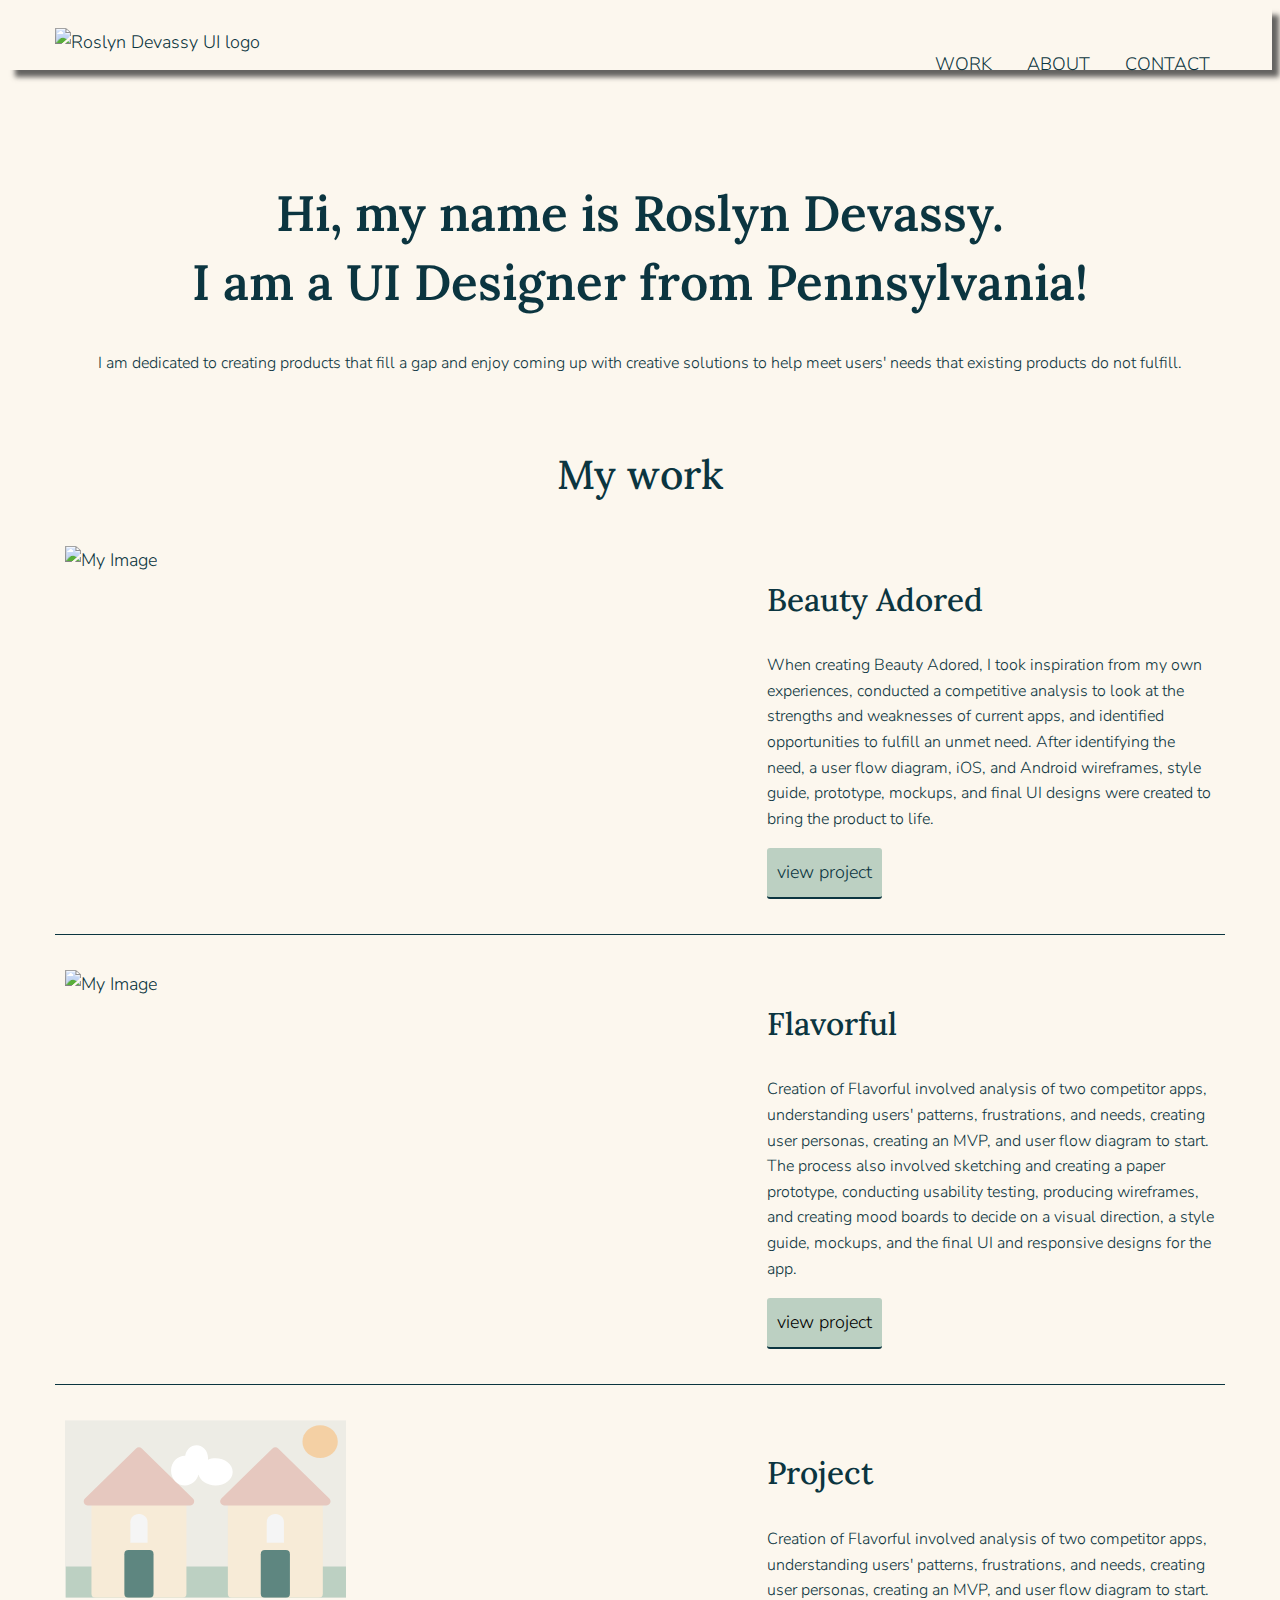
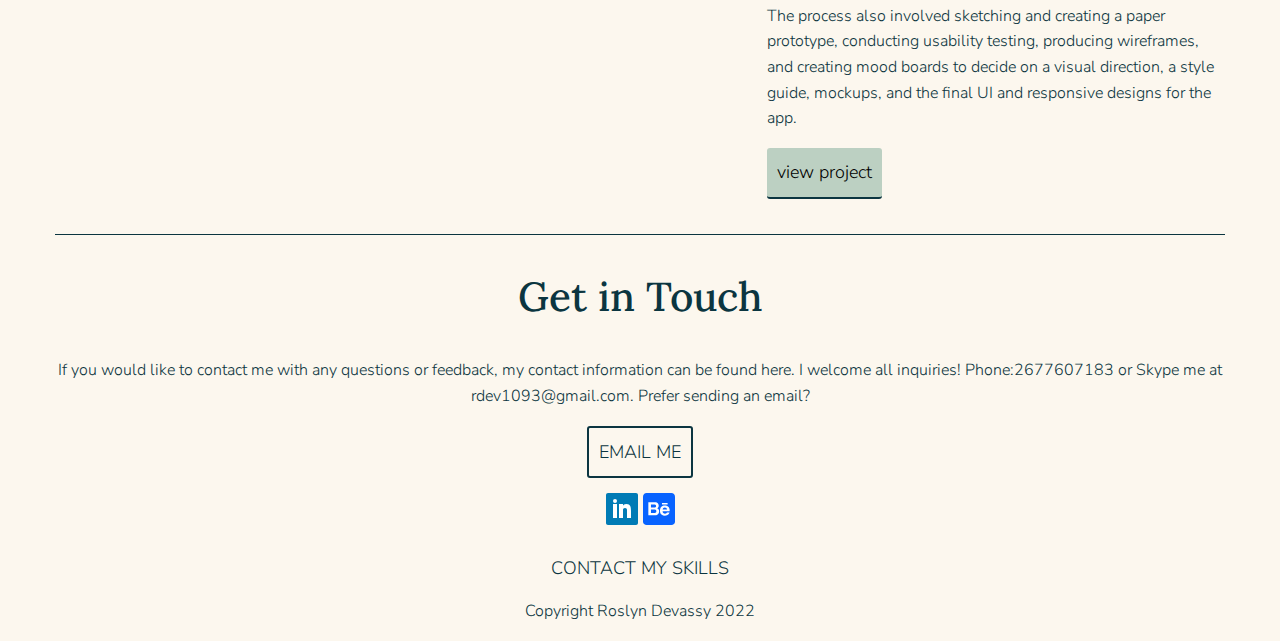
==== commit 83e421e6: "incorporate JavaScript to create interactive mobile menu" ====
--- a/index.html
+++ b/index.html
@@ -9,20 +9,23 @@
   <link rel="preconnect" href="https://fonts.gstatic.com" crossorigin>
   <link href="https://fonts.googleapis.com/css2?family=Lora:wght@500;600&family=Nunito+Sans:wght@300&display=swap" rel="stylesheet">
   <meta name="viewport" content="width=device-width, initial-scale=1">
+  <script src="https://kit.fontawesome.com/5524c9a56b.js" crossorigin="anonymous"></script>
 </head>
 <body>
   <header>
     <div class="container">
-      <a href="index.html">
-        <img src="logo.svg" alt="Logo"/ class="logo">
-      </a>
-      <nav>
-        <ul class="navigation">
-          <li><a href="index.html">Work</a></li>
-          <li><a href="about.html">About</a></li>
-          <li><a href="#contact">Contact</a></li>
-        </ul>
-      </nav>
+      <div class="navtoggle" id="myNavtoggle">
+        <a href="index.html">
+          <img class="logo" src="logo.svg" alt="Roslyn Devassy UI logo">
+        </a>
+        <nav>
+          <ul class="navigation">
+            <li><a href="index.html">Work</a></li>
+            <li><a href="about.html">About</a></li>
+            <li><a href="#contact" onclick="menuToggle()">Contact</a></li>
+            <li><a href="javascript:void(0);" class="icon" onclick="menuToggle()"><i class="fas fa-bars"></i></a></li>
+          </ul>
+        </nav>
     </div>
   </header>
   <main>
@@ -118,7 +121,7 @@
         </div>
         <div class="social">
           <a href="https://www.linkedin.com/in/roslyn-devassy-6a6358238/" target="_blank">
-          <svg enable-background="new 0 0 32 32" height="32px" id="Layer_1" version="1.0" viewBox="0 0 32 32" width="32px" xml:space="preserve" xmlns="http://www.w3.org/2000/svg" xmlns:xlink="http://www.w3.org/1999/xlink"><g><path d="M32,30c0,1.104-0.896,2-2,2H2c-1.104,0-2-0.896-2-2V2c0-1.104,0.896-2,2-2h28c1.104,0,2,0.896,2,2V30z" fill="#007BB5"/><g><rect fill="#FFFFFF" height="14" width="4" x="7" y="11"/><path d="M20.499,11c-2.791,0-3.271,1.018-3.499,2v-2h-4v14h4v-8c0-1.297,0.703-2,2-2c1.266,0,2,0.688,2,2v8h4v-7    C25,14,24.479,11,20.499,11z" fill="#FFFFFF"/><circle cx="9" cy="8" fill="#FFFFFF" r="2"/></g></g><g/><g/><g/><g/><g/><g/></svg>
+            <svg enable-background="new 0 0 32 32" height="32px" id="Layer_1" version="1.0" viewBox="0 0 32 32" width="32px" xml:space="preserve" xmlns="http://www.w3.org/2000/svg" xmlns:xlink="http://www.w3.org/1999/xlink"><g><path d="M32,30c0,1.104-0.896,2-2,2H2c-1.104,0-2-0.896-2-2V2c0-1.104,0.896-2,2-2h28c1.104,0,2,0.896,2,2V30z" fill="#007BB5"/><g><rect fill="#FFFFFF" height="14" width="4" x="7" y="11"/><path d="M20.499,11c-2.791,0-3.271,1.018-3.499,2v-2h-4v14h4v-8c0-1.297,0.703-2,2-2c1.266,0,2,0.688,2,2v8h4v-7    C25,14,24.479,11,20.499,11z" fill="#FFFFFF"/><circle cx="9" cy="8" fill="#FFFFFF" r="2"/></g></g><g/><g/><g/><g/><g/><g/></svg>
           </a>
           <a href="https://www.behance.net/roslyndevassy" target="_blank">
             <svg width="32" height="32" viewBox="0 0 32 32" fill="none" xmlns="http://www.w3.org/2000/svg">
@@ -134,7 +137,7 @@
             </svg>
           </a>
         </div>
-        <div class="container link">
+        <div class="container link social-2">
           <a href="#contact">Contact</a>
           <a href="about.html#skills">My Skills</a>
         </div>
@@ -142,5 +145,7 @@
       </div>
     </div>
   </footer>
+  <script src="https://code.jquery.com/jquery-3.3.1.min.js" integrity="sha256-FgpCb/KJQlLNfOu91ta32o/NMZxltwRo8QtmkMRdAu8=" crossorigin="anonymous"></script>
+  <script src="js/scripts.js"></script>
 </body>
 </html>
--- a/css/style.css
+++ b/css/style.css
@@ -127,21 +127,18 @@
   text-align: center;
 }
 .logo {
-  max-width: 250px;
+  max-width: 150px;
 }
 header {
   background-color: #FCF7EE;
-  text-align: center;
-  padding: 10px 0;
+  padding: 10px 0 4px;
   box-shadow: 7px 7px 5px 0px rgba(50, 50, 50, 0.75);
   position: relative;
 }
 nav > ul {
   list-style-type: none;
   padding: 0;
-}
-nav > ul > li {
-  display: inline-block;
+  margin: 0;
 }
 nav > ul > li > a {
   padding: 0 15px;
@@ -227,6 +224,39 @@
   display: inline-block;
   padding: 0 20px;
   text-transform: uppercase;
+}
+.social-2 {
+  margin-top:20px;
+}
+.img-2 {
+  width: 32px;
+}
+.navtoggle li:not(:last-child) {
+  display: none;
+}
+.navtoggle, .navtoggle.responsive {
+  position: relative;
+}
+.navtoggle li .icon {
+  position: absolute;
+  right: 0;
+  top: 2px;
+  font-size: 20px;
+  padding-right: 0;
+}
+.navtoggle.responsive li  {
+  display: block;
+  padding: 10px 0;
+  border-top: 1px solid #0B3540;
+}
+.navtoggle.responsive nav {
+  padding: 24px 0 0;
+}
+.navtoggle.responsive li:last-child  {
+  padding: 0 0 10px;
+}
+main {
+  padding-top: 56px;
 }
 /* ==============================
 Medium devices (640px and larger)
@@ -259,6 +289,21 @@
     clear: both;
     display: table;
   }
+  .logo {
+    max-width: 250px;
+  }
+  nav > ul > li {
+    display: inline-block;
+  }
+  .navtoggle li:not(:last-child) {
+  display: inline-block;
+  }
+  .navtoggle li:last-child {
+  display: none;
+  }
+  nav > ul {
+  margin: 1em 0;
+  }
 }
 /* ==============================
 Large devices (1024px or larger)
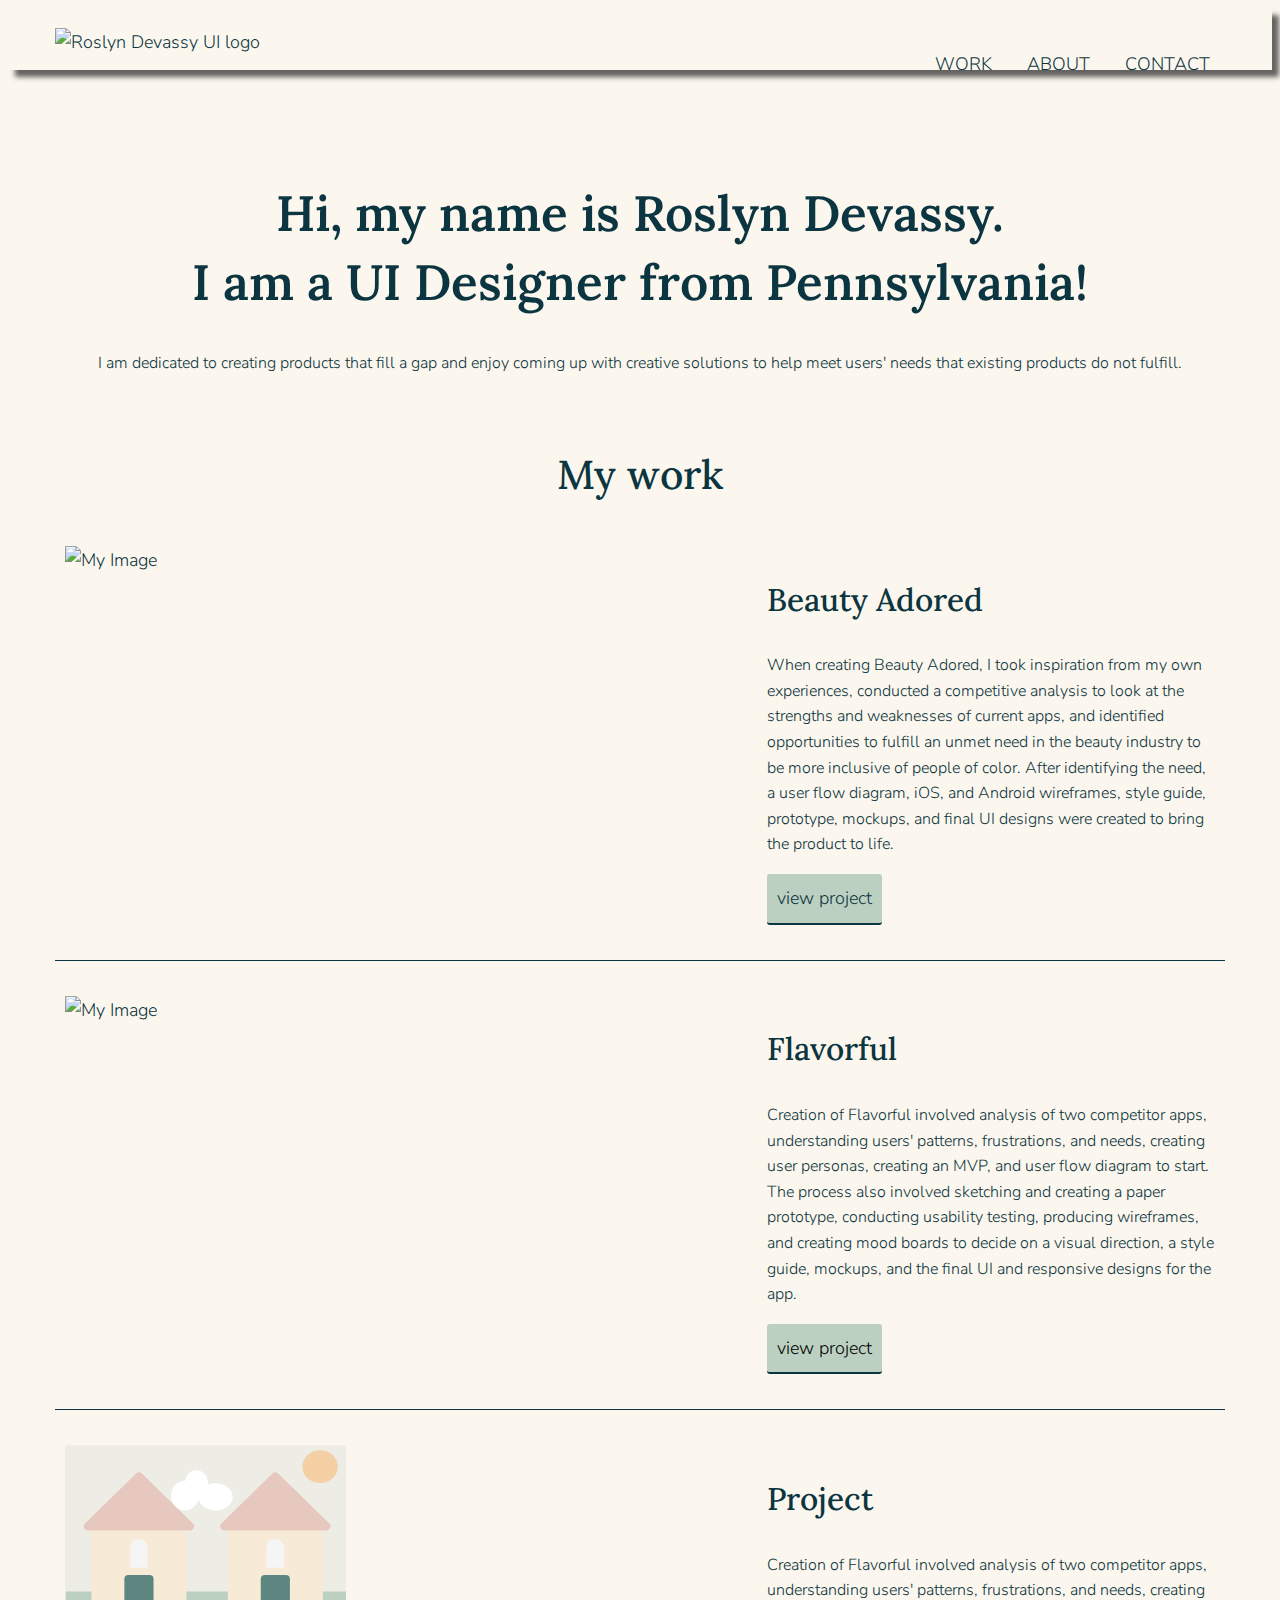
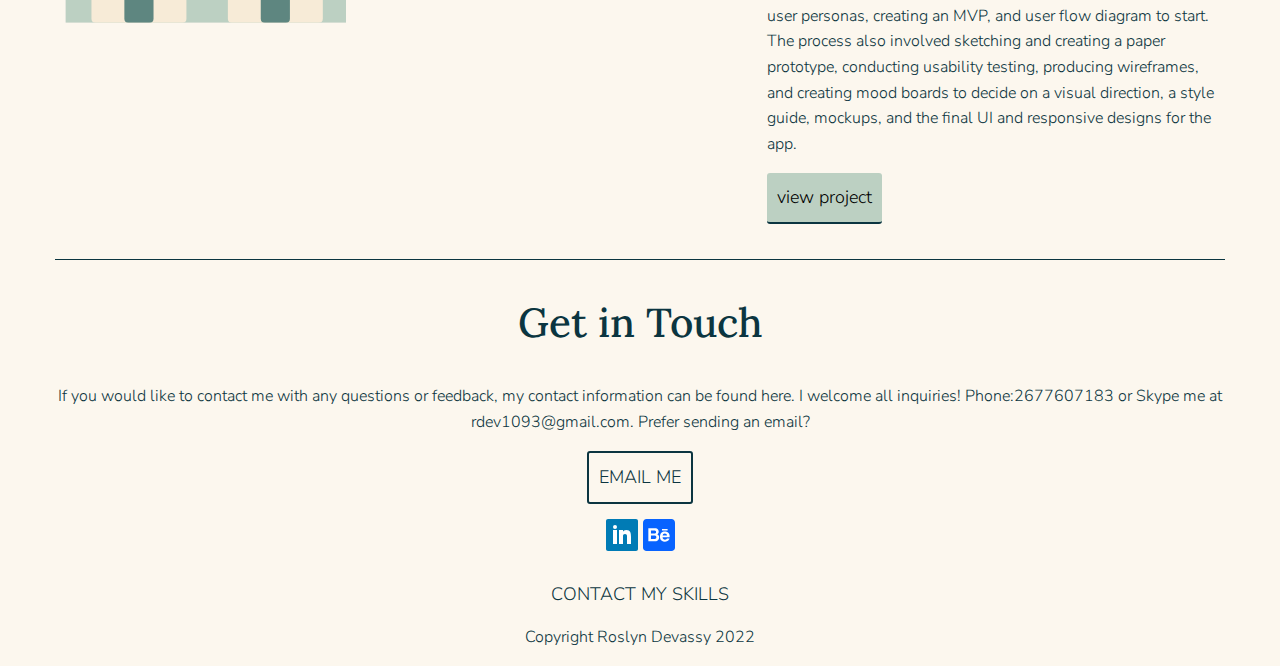
==== commit dfd70416: "update Beauty Adored summary" ====
--- a/index.html
+++ b/index.html
@@ -54,7 +54,7 @@
           </div>
           <div class="column col-md-6 col-lg-5">
             <h3>Beauty Adored</h3>
-            <p>When creating Beauty Adored, I took inspiration from my own experiences, conducted a competitive analysis to look at the strengths and weaknesses of current apps, and identified opportunities to fulfill an unmet need. After identifying the need, a user flow diagram, iOS, and Android wireframes, style guide, prototype, mockups, and final UI designs were created to bring the product to life.
+            <p>When creating Beauty Adored, I took inspiration from my own experiences, conducted a competitive analysis to look at the strengths and weaknesses of current apps, and identified opportunities to fulfill an unmet need in the beauty industry to be more inclusive of people of color. After identifying the need, a user flow diagram, iOS, and Android wireframes, style guide, prototype, mockups, and final UI designs were created to bring the product to life.
             </p>
             <a href="beauty-adored.html" class="button">view project</a>
           </div>
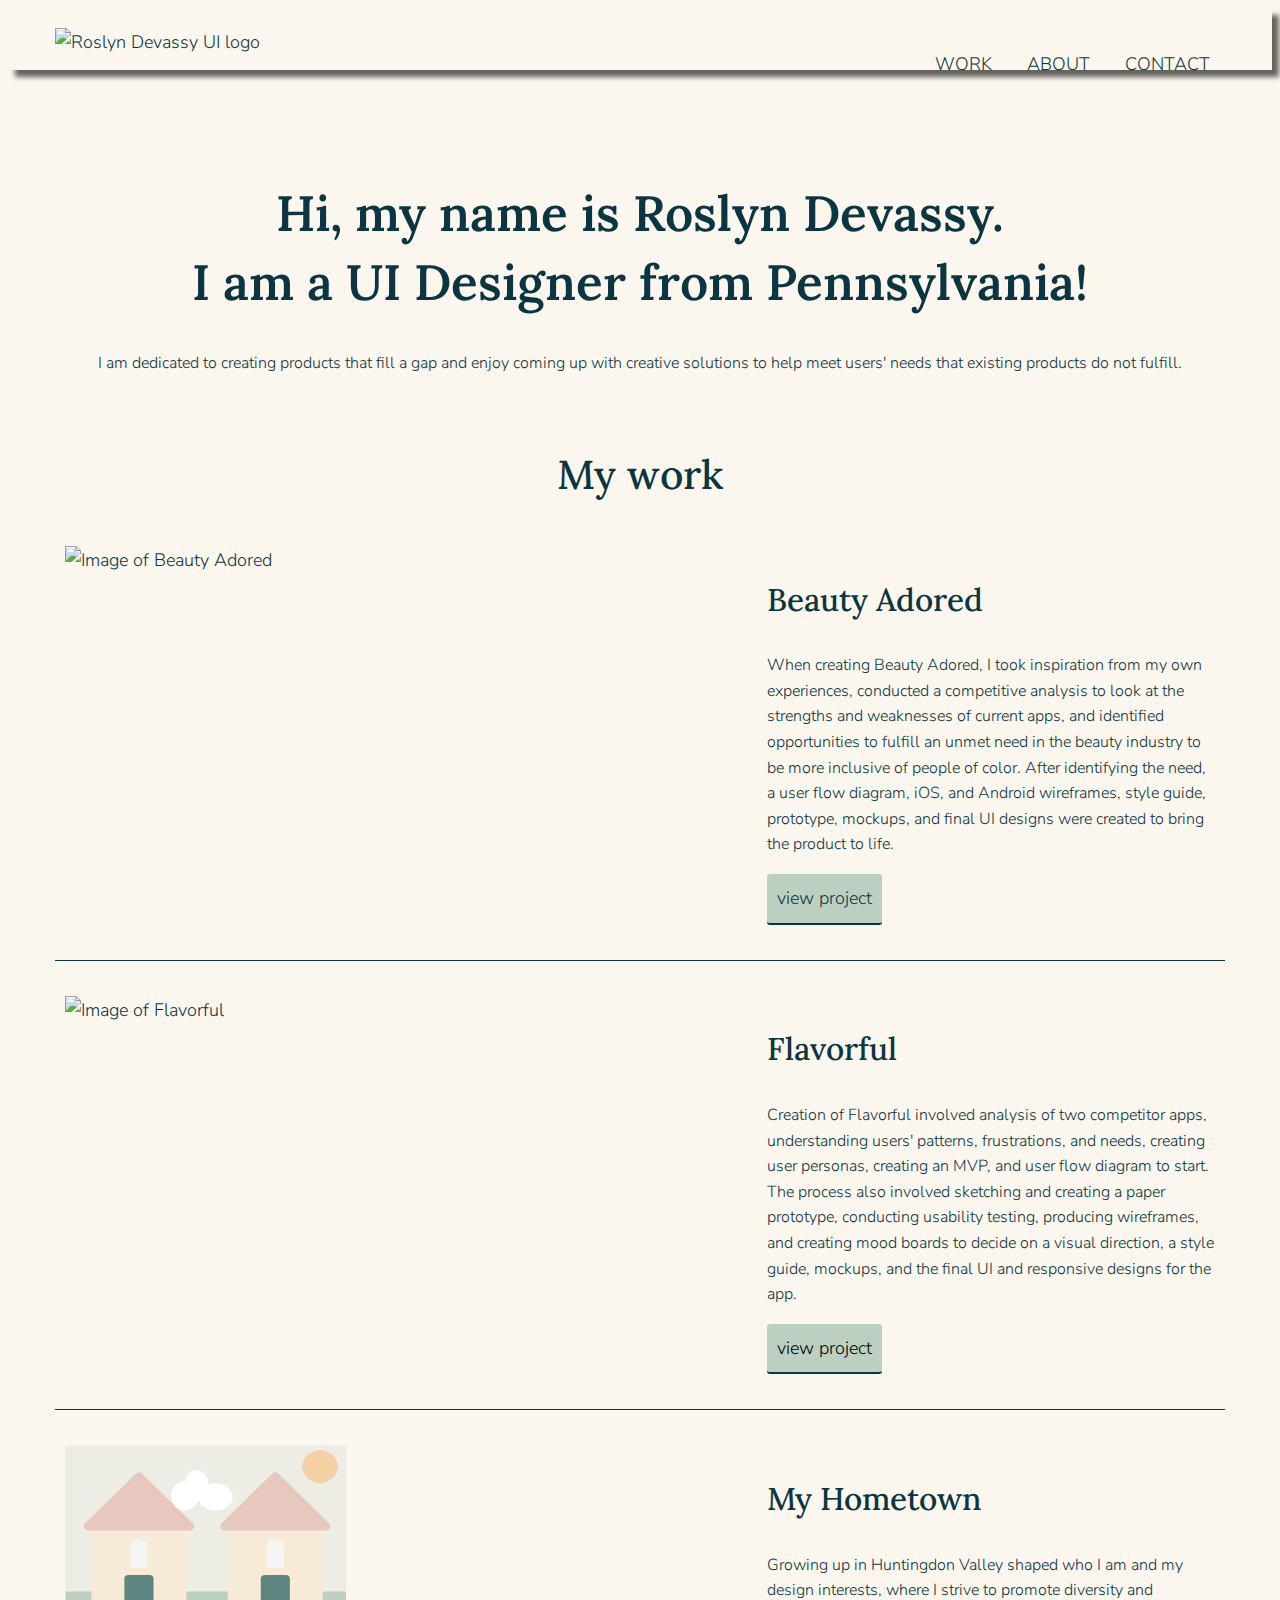
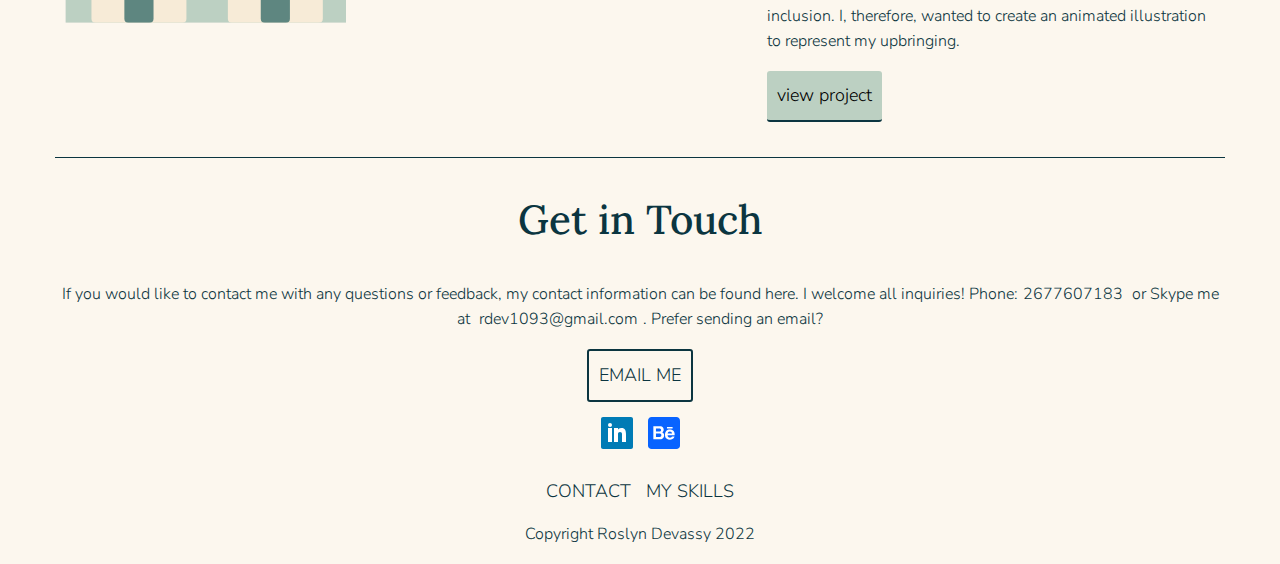
==== commit 9c2761db: "update layout and imagery based on code linters and cross-browser testing" ====
--- a/index.html
+++ b/index.html
@@ -2,7 +2,8 @@
 <html lang="en" dir="ltr">
 <head>
   <meta charset="utf-8">
-  <title>home_my work page</title>
+  <title>Roslyn Devassy's Portfolio</title>
+  <link rel="icon" type="image/x-icon" href="img/images/favicon.ico.jpg">
   <link rel="stylesheet" type="text/css" href="css/normalize.css">
   <link rel="stylesheet" type="text/css" href="css/style.css">
   <link rel="preconnect" href="https://fonts.googleapis.com">
@@ -26,6 +27,7 @@
             <li><a href="javascript:void(0);" class="icon" onclick="menuToggle()"><i class="fas fa-bars"></i></a></li>
           </ul>
         </nav>
+      </div>
     </div>
   </header>
   <main>
@@ -48,8 +50,8 @@
         <div class="row">
           <div class="column col-md-6 col-lg-7">
             <picture>
-              <source srcset="http://via.placeholder.com/600x400" media="(max-width:767px)">
-              <img src="http://via.placeholder.com/1200x800" alt="My Image">
+              <source srcset="img/beauty-adored/Beauty-Adored@1x.jpg" media="(max-width:767px)">
+              <img src="img/beauty-adored/Beauty-Adored@2x.jpg" alt="Image of Beauty Adored">
             </picture>
           </div>
           <div class="column col-md-6 col-lg-5">
@@ -62,8 +64,8 @@
         <div class="row">
           <div class="column col-md-6 col-lg-7">
             <picture>
-              <source srcset="http://via.placeholder.com/600x400" media="(max-width:767px)">
-              <img src="http://via.placeholder.com/1200x800" alt="My Image">
+              <source srcset="img/flavorful/Flavorful@1x.jpg" media="(max-width:767px)">
+              <img src="img/flavorful/Flavorful@2x.jpg" alt="Image of Flavorful">
             </picture>
           </div>
           <div class="column col-md-6 col-lg-5">
@@ -102,8 +104,8 @@
             </div>
           </div>
           <div class= "column col-md-6 col-lg-5">
-            <h3>Project</h3>
-            <p>Creation of Flavorful involved analysis of two competitor apps, understanding users' patterns, frustrations, and needs, creating user personas, creating an MVP, and user flow diagram to start. The process also involved sketching and creating a paper prototype, conducting usability testing, producing wireframes, and creating mood boards to decide on a visual direction, a style guide, mockups, and the final UI and responsive designs for the app.</p>
+            <h3>My Hometown</h3>
+            <p>Growing up in Huntingdon Valley shaped who I am and my design interests, where I strive to promote diversity and inclusion. I, therefore, wanted to create an animated illustration to represent my upbringing.</p>
             <a href="" class="button">view project</a>
           </div>
         </div>
--- a/css/style.css
+++ b/css/style.css
@@ -184,6 +184,7 @@
 }
 #contact a {
   text-align: center;
+  margin: 0 5px;
 }
 #contact div {
   text-align: center;
@@ -207,8 +208,8 @@
   animation: 4s color-change infinite alternate linear;
 }
 @keyframes cloud-move {
-  from {transform: translate(0,50px);}
-  to {transform: translate(200px,80px);}
+  from {transform: translate(0,0px);}
+  to {transform: translate(200px,0px);}
 }
 .cloud-front {
   animation: 30s cloud-move infinite alternate linear;
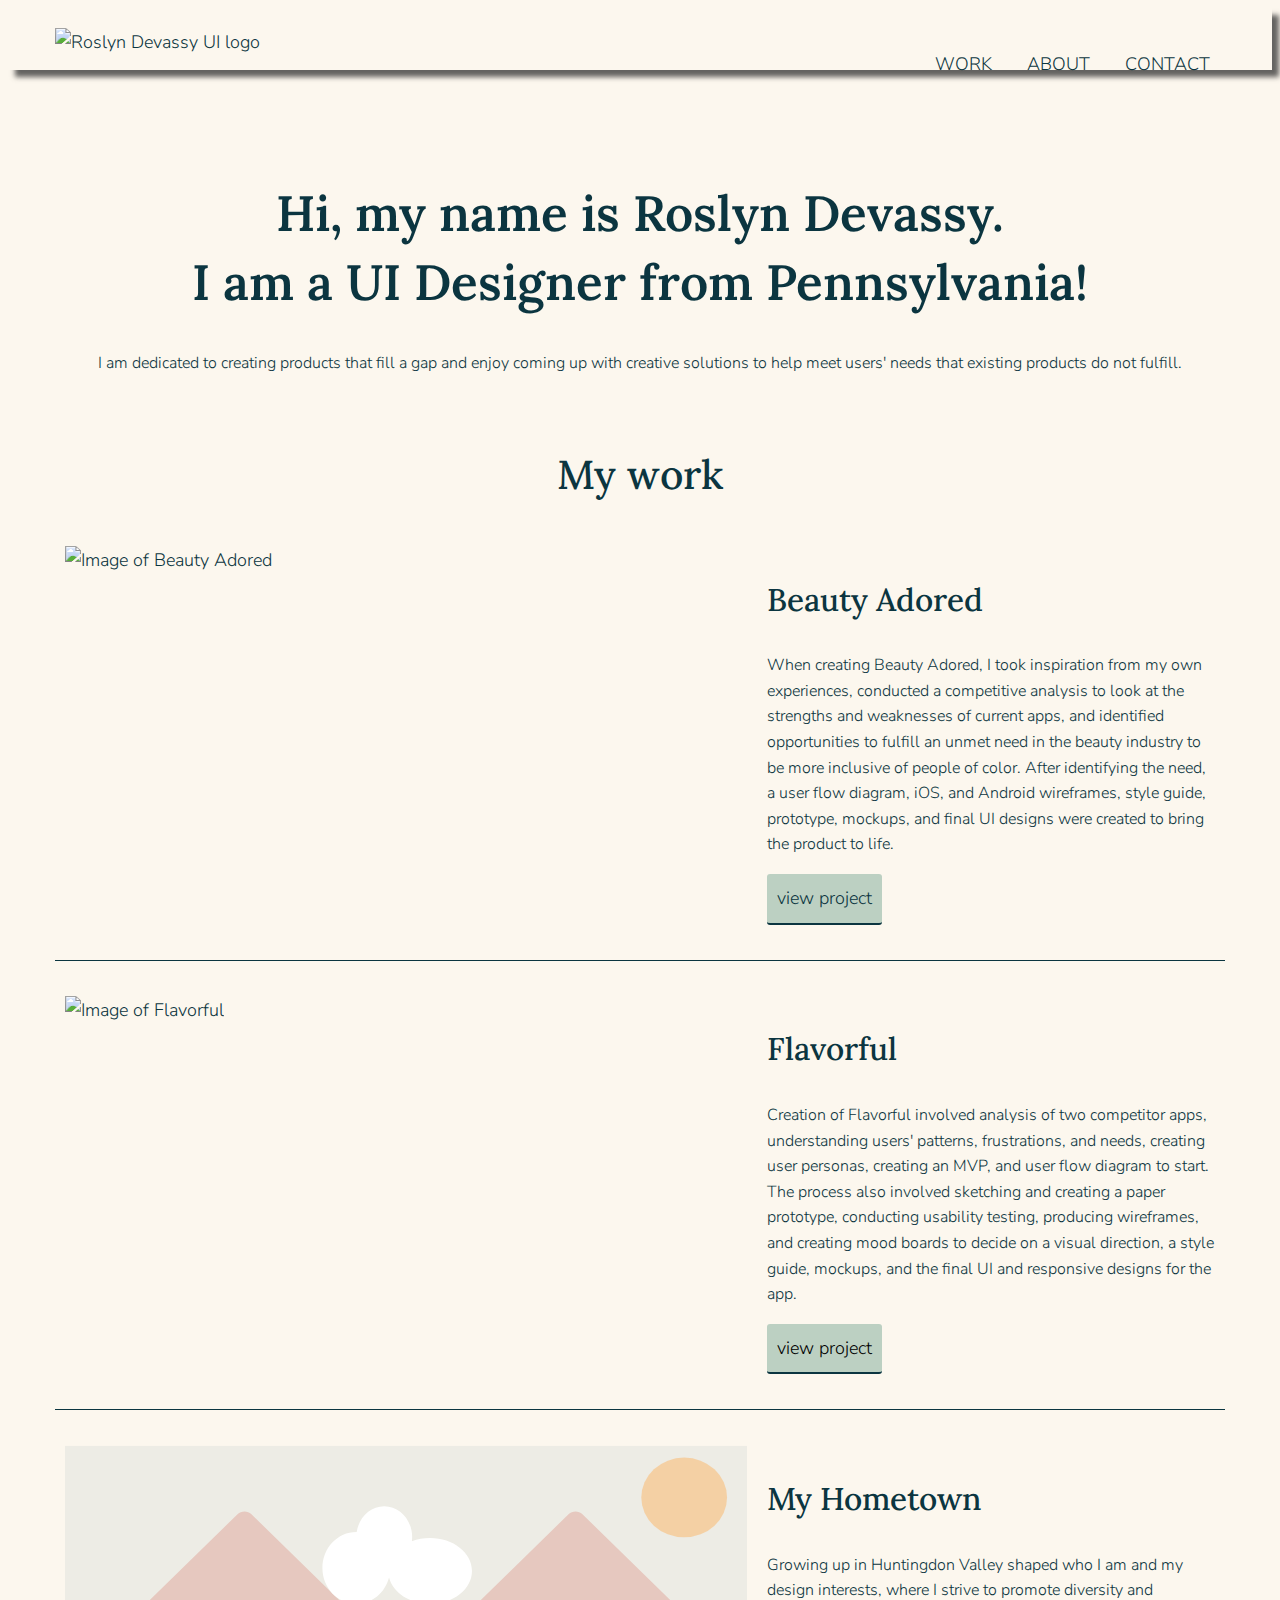
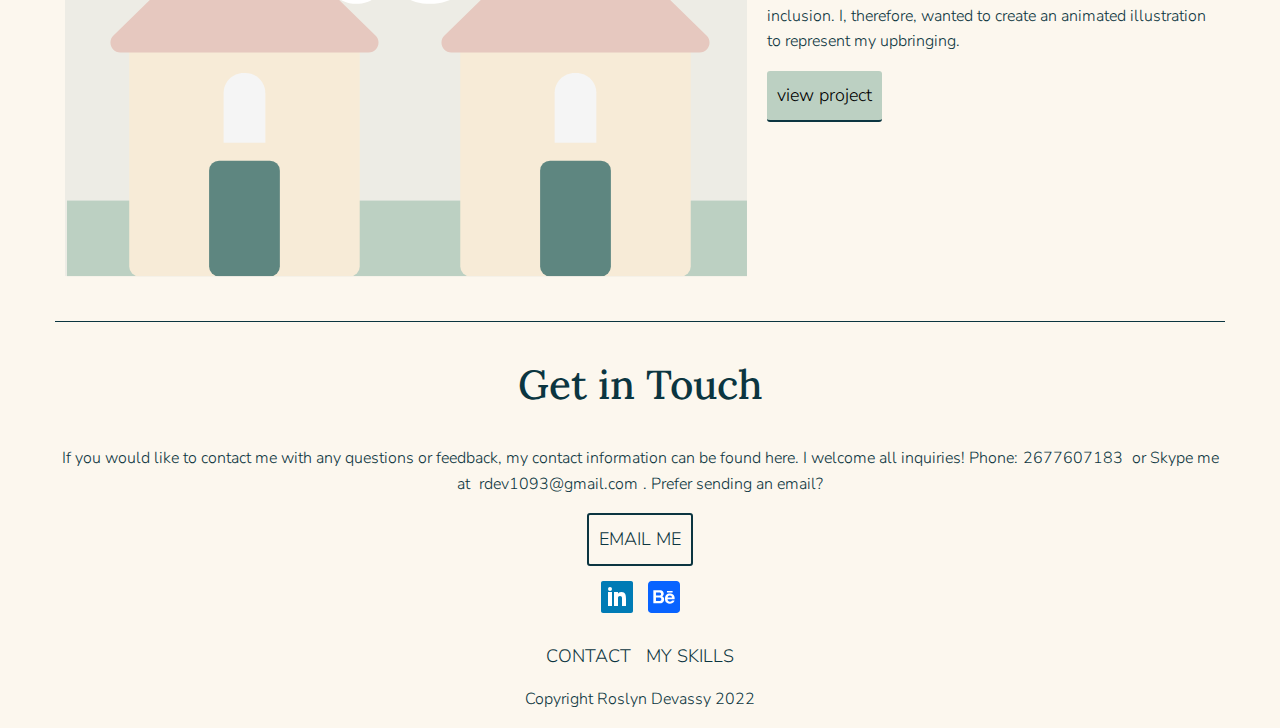
==== commit 17d67f51: "update SVG width" ====
--- a/index.html
+++ b/index.html
@@ -77,7 +77,7 @@
         <div class="row">
           <div class="col-md-6 col-lg-7">
             <div class="sun">
-              <svg width="281" height="178" viewBox="0 0 281 178" fill="none" xmlns="http://www.w3.org/2000/svg">
+              <svg width="100%" height="100%" viewBox="0 0 281 178" fill="none" xmlns="http://www.w3.org/2000/svg">
               <g clip-path="url(#clip0_21_62)">
               <rect y="0.263123" width="281" height="177.474" fill="#97B1B8" fill-opacity="0.15"/>
               <rect x="0.82164" y="146.515" width="280.178" height="31.2222" fill="#BCD0C2"/>
